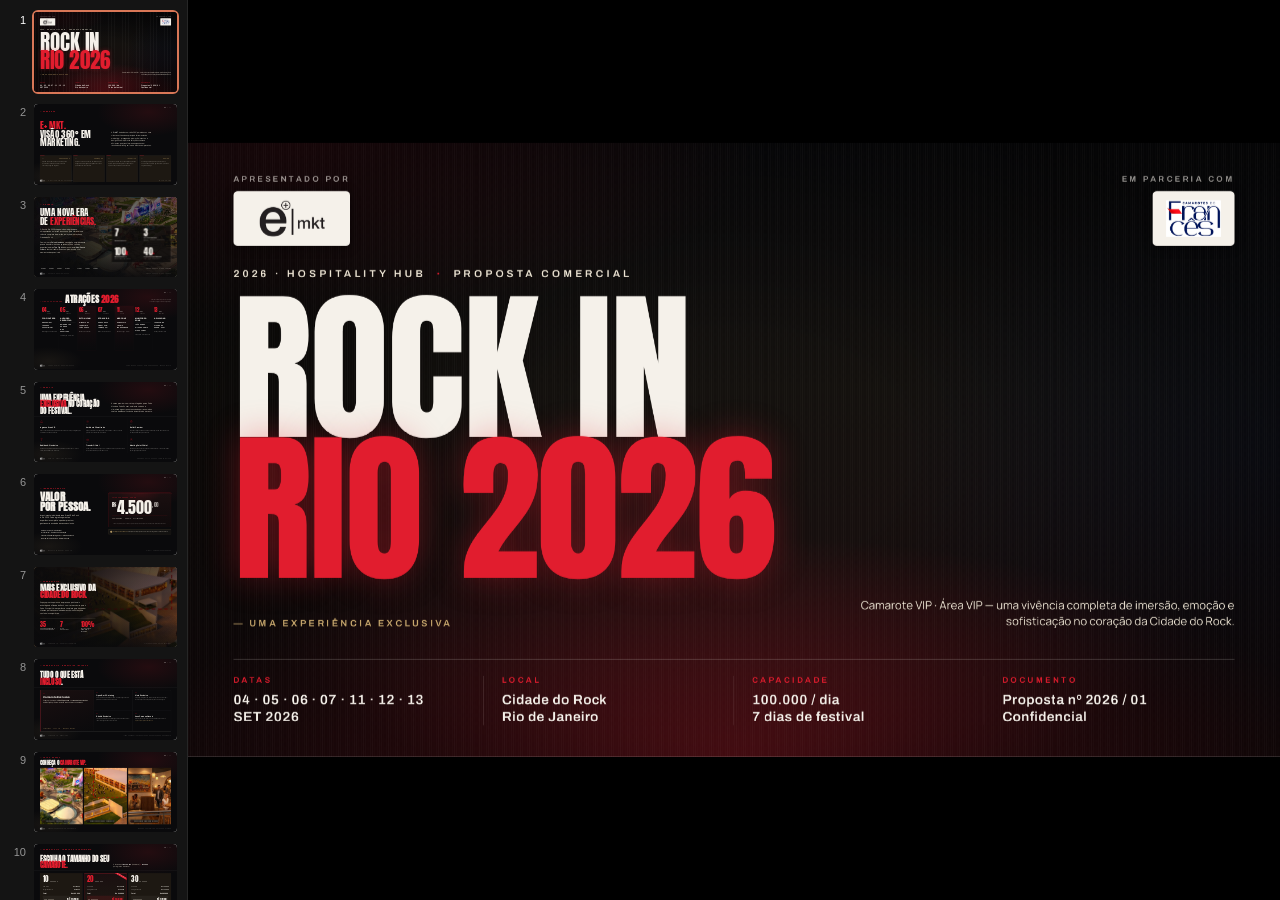
==== index.html @ 30d25614 "Add files via upload" ====
<!DOCTYPE html>
<html lang="pt-BR">
<head>
<meta charset="UTF-8">
<meta name="viewport" content="width=device-width, initial-scale=1">
<title>Proposta Comercial · Rock in Rio 2026 · E+ MKT</title>
<meta name="description" content="Proposta Comercial de Hospitalidade — Rock in Rio 2026 · E+ MKT × Camarotes do Francês">
<style>
  html, body { margin: 0; height: 100%; background: #0a0a0a; color: #f5f1ea; font-family: system-ui, sans-serif; }
  .fallback { height: 100%; display: flex; flex-direction: column; align-items: center; justify-content: center; gap: 22px; text-align: center; padding: 24px; }
  .fallback a { color: #f5f1ea; text-decoration: none; border: 1px solid rgba(245,241,234,0.3); border-radius: 4px; padding: 14px 26px; letter-spacing: 0.1em; text-transform: uppercase; font-size: 13px; }
  .fallback a:hover { background: rgba(245,241,234,0.08); }
</style>
<script>
  // Route phones to the vertical mobile build, everyone else to the deck.
  (function () {
    var isMobile = window.matchMedia('(max-width: 820px)').matches
      || /Android|iPhone|iPod|Windows Phone|webOS|BlackBerry|Mobile/i.test(navigator.userAgent);
    var target = isMobile ? 'mobile.html' : 'desktop.html';
    location.replace(target);
  })();
</script>
</head>
<body>
  <div class="fallback">
    <div style="font-family: Anton, Impact, sans-serif; font-size: 48px; color: #e11d2e; letter-spacing: -1px;">ROCK IN RIO 2026</div>
    <div style="display:flex; gap:14px; flex-wrap:wrap; justify-content:center;">
      <a href="desktop.html">Ver apresentação (desktop)</a>
      <a href="mobile.html">Ver no celular</a>
    </div>
  </div>
</body>
</html>
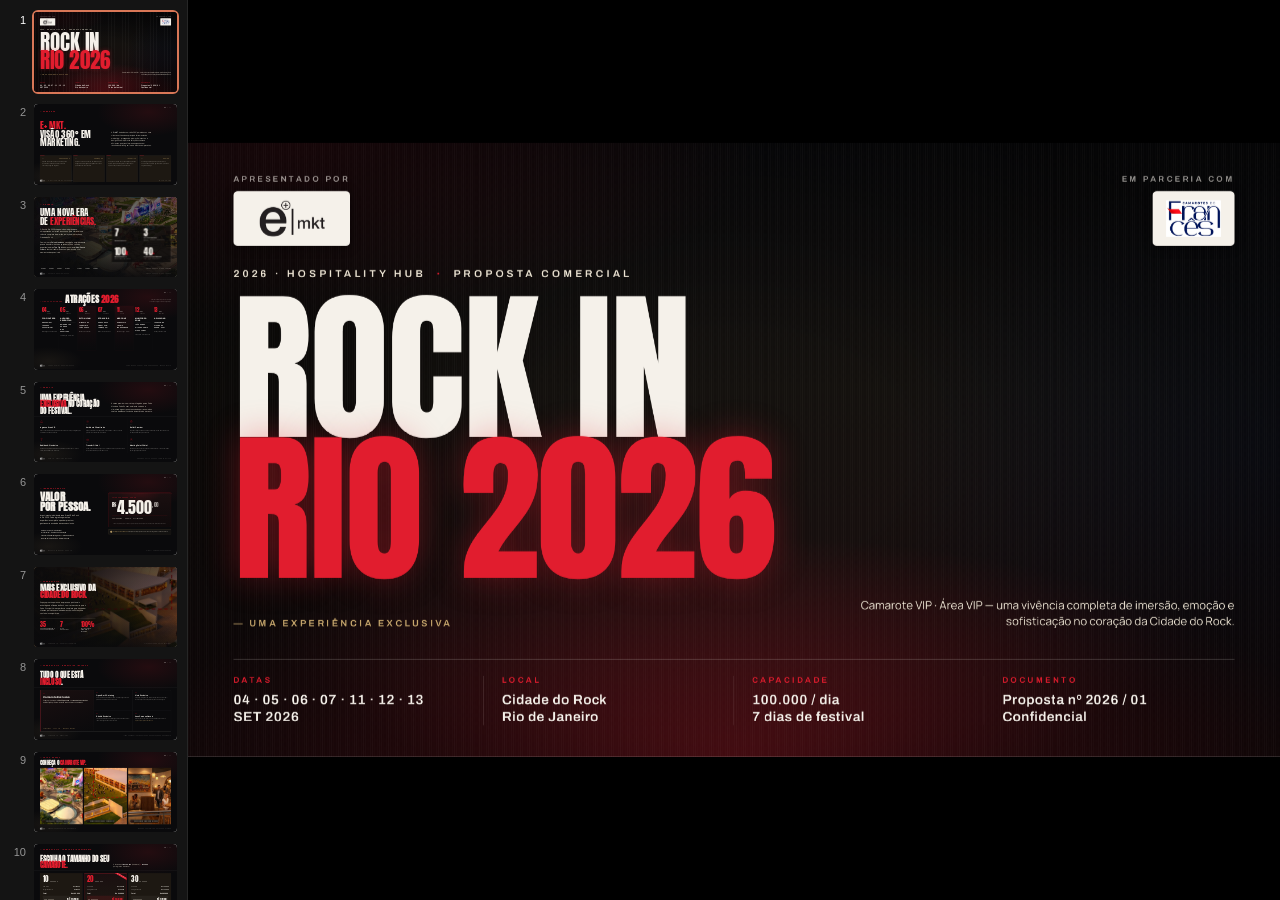
==== commit d1015d63: "Add files via upload" ====
--- a/index.html
+++ b/index.html
@@ -2,32 +2,1181 @@
 <html lang="pt-BR">
 <head>
 <meta charset="UTF-8">
+<title>Proposta Comercial · Hospitalidade Rock in Rio 2026 · E+ MKT</title>
 <meta name="viewport" content="width=device-width, initial-scale=1">
-<title>Proposta Comercial · Rock in Rio 2026 · E+ MKT</title>
 <meta name="description" content="Proposta Comercial de Hospitalidade — Rock in Rio 2026 · E+ MKT × Camarotes do Francês">
-<style>
-  html, body { margin: 0; height: 100%; background: #0a0a0a; color: #f5f1ea; font-family: system-ui, sans-serif; }
-  .fallback { height: 100%; display: flex; flex-direction: column; align-items: center; justify-content: center; gap: 22px; text-align: center; padding: 24px; }
-  .fallback a { color: #f5f1ea; text-decoration: none; border: 1px solid rgba(245,241,234,0.3); border-radius: 4px; padding: 14px 26px; letter-spacing: 0.1em; text-transform: uppercase; font-size: 13px; }
-  .fallback a:hover { background: rgba(245,241,234,0.08); }
-</style>
+
 <script>
-  // Route phones to the vertical mobile build, everyone else to the deck.
+  // Celulares vão para a versão vertical; desktop carrega o deck.
   (function () {
     var isMobile = window.matchMedia('(max-width: 820px)').matches
       || /Android|iPhone|iPod|Windows Phone|webOS|BlackBerry|Mobile/i.test(navigator.userAgent);
-    var target = isMobile ? 'mobile.html' : 'desktop.html';
-    location.replace(target);
+    if (isMobile) location.replace('mobile.html');
   })();
 </script>
+
+<link rel="preconnect" href="https://fonts.googleapis.com">
+<link rel="preconnect" href="https://fonts.gstatic.com" crossorigin>
+<link href="https://fonts.googleapis.com/css2?family=Anton&family=Archivo:wght@400;500;600;700;800;900&family=Manrope:wght@300;400;500;600;700&family=JetBrains+Mono:wght@400;500&display=swap" rel="stylesheet">
+
+<link rel="stylesheet" href="styles.css">
+<link rel="stylesheet" href="slides.css">
+<link rel="stylesheet" href="transitions.css">
+
+<script src="deck-stage.js"></script>
+
+<template id="__bundler_thumbnail" data-bg-color="#0a0a0a">
+  <svg viewBox="0 0 1200 800" xmlns="http://www.w3.org/2000/svg">
+    <rect width="1200" height="800" fill="#0a0a0a"/>
+    <text x="600" y="380" text-anchor="middle" font-family="Anton, Impact, sans-serif" font-size="180" fill="#f4c430" letter-spacing="-4">ROCK IN RIO</text>
+    <text x="600" y="460" text-anchor="middle" font-family="Archivo, sans-serif" font-size="42" fill="#ffffff" letter-spacing="8">2026 · HOSPITALITY HUB</text>
+    <line x1="500" y1="500" x2="700" y2="500" stroke="#f4c430" stroke-width="2"/>
+  </svg>
+</template>
 </head>
 <body>
-  <div class="fallback">
-    <div style="font-family: Anton, Impact, sans-serif; font-size: 48px; color: #e11d2e; letter-spacing: -1px;">ROCK IN RIO 2026</div>
-    <div style="display:flex; gap:14px; flex-wrap:wrap; justify-content:center;">
-      <a href="desktop.html">Ver apresentação (desktop)</a>
-      <a href="mobile.html">Ver no celular</a>
-    </div>
-  </div>
-</body>
+
+<deck-stage>
+
+<!-- ╔══════════════════════════════════════════════════════════════╗
+     ║ SLIDE 01 · CAPA                                              ║
+     ╚══════════════════════════════════════════════════════════════╝ -->
+<section data-screen-label="01 Capa" class="s-cover">
+  <!-- backdrop -->
+  <div class="cover-bg"></div>
+  <div class="cover-vignette"></div>
+  <div class="cover-noise"></div>
+
+  <!-- Top bar: partners -->
+  <header class="cover-top">
+    <div class="cover-partner">
+      <span class="eyebrow muted">Apresentado por</span>
+      <div class="logo-stamp">
+        <img src="assets/logo-emkt-alt.png" alt="E+ MKT" class="logo-emkt-cover">
+      </div>
+    </div>
+    <div class="cover-partner right">
+      <span class="eyebrow muted">Em parceria com</span>
+      <div class="logo-stamp">
+        <img src="assets/logo-frances-trimmed.jpeg" alt="Camarotes do Francês" class="logo-frances-cover">
+      </div>
+    </div>
+  </header>
+
+  <!-- Hero -->
+  <div class="cover-hero">
+    <div class="cover-meta">
+      <span class="cover-meta-line">2026 · HOSPITALITY HUB</span>
+      <span class="cover-meta-dot">·</span>
+      <span class="cover-meta-line">PROPOSTA COMERCIAL</span>
+    </div>
+
+    <h1 class="cover-title">
+      <span class="cover-title-row">ROCK IN</span>
+      <span class="cover-title-row red">RIO 2026</span>
+    </h1>
+
+    <div class="cover-sub">
+      <div class="cover-sub-row">
+        <span class="cover-sub-eyebrow">— UMA EXPERIÊNCIA EXCLUSIVA</span>
+      </div>
+      <p class="cover-sub-text">
+        Camarote VIP · Área VIP — uma vivência completa de imersão, emoção
+        e sofisticação no coração da Cidade do Rock.
+      </p>
+    </div>
+  </div>
+
+  <!-- Bottom info bar -->
+  <footer class="cover-bottom">
+    <div class="cover-bottom-col">
+      <span class="eyebrow">Datas</span>
+      <span class="cover-bottom-val">04 · 05 · 06 · 07 · 11 · 12 · 13<br>SET 2026</span>
+    </div>
+    <div class="cover-bottom-col">
+      <span class="eyebrow">Local</span>
+      <span class="cover-bottom-val">Cidade do Rock<br>Rio de Janeiro</span>
+    </div>
+    <div class="cover-bottom-col">
+      <span class="eyebrow">Capacidade</span>
+      <span class="cover-bottom-val">100.000 / dia<br>7 dias de festival</span>
+    </div>
+    <div class="cover-bottom-col">
+      <span class="eyebrow">Documento</span>
+      <span class="cover-bottom-val">Proposta nº 2026 / 01<br>Confidencial</span>
+    </div>
+  </footer>
+</section>
+
+
+<!-- ╔══════════════════════════════════════════════════════════════╗
+     ║ SLIDE 02 · SOBRE NÓS                                         ║
+     ╚══════════════════════════════════════════════════════════════╝ -->
+<section data-screen-label="02 Sobre Nós" class="s-about">
+  <div class="bg-grain"></div>
+
+  <div class="slide-num"><strong>02</strong> / 14</div>
+
+  <div class="about-wrap">
+    <header class="about-head">
+      <span class="eyebrow">— Sobre Nós</span>
+      <h2 class="about-title">
+        <span class="hl">E+ MKT.</span><br>
+        Visão 360° em marketing.
+      </h2>
+      <p class="about-lede">
+        A <strong>E+ MKT</strong> trabalha com visão 360° para todos os seus clientes,
+        utilizando as principais ferramentas do marketing — propaganda, promoção,
+        incentivo e design. Esse mix permite soluções criativas e eficientes, que
+        transformam campanhas em resultados, briefing em lucro e clientes em parceiros.
+      </p>
+    </header>
+
+    <div class="about-grid four">
+      <article class="about-card">
+        <div class="about-card-top">
+          <span class="section-num">01</span>
+          <span class="eyebrow gold">Propaganda</span>
+        </div>
+        <div class="about-card-body">
+          <p>Seja um cartão de visitas ou uma campanha institucional: desenvolvemos conceitos criativos que geram negócios.</p>
+        </div>
+      </article>
+
+      <article class="about-card">
+        <div class="about-card-top">
+          <span class="section-num">02</span>
+          <span class="eyebrow gold">Promoção</span>
+        </div>
+        <div class="about-card-body">
+          <p>Ativamos a sua marca antes, durante e depois da gôndola. Estratégia e planejamento criativo para aumentar suas vendas.</p>
+        </div>
+      </article>
+
+      <article class="about-card">
+        <div class="about-card-top">
+          <span class="section-num">03</span>
+          <span class="eyebrow gold">Incentivo</span>
+        </div>
+        <div class="about-card-body">
+          <p>Campanha, treinamento, capacitação, aplicação e premiação: para chegar lá, você passa por aqui. Conheça o caminho do Incentivo.</p>
+        </div>
+      </article>
+
+      <article class="about-card">
+        <div class="about-card-top">
+          <span class="section-num">04</span>
+          <span class="eyebrow gold">Design</span>
+        </div>
+        <div class="about-card-body">
+          <p>Estratégia e planejamento para construir o universo da sua marca, gerando valor para o seu negócio e diálogo.</p>
+        </div>
+      </article>
+    </div>
+  </div>
+
+  <footer class="slide-footer">
+    <div class="ft-left"><img class="ft-logo" src="assets/logo-emkt-white.png" alt="E+ MKT"><span class="ft-sep"></span><span>E+ MKT × Camarotes do Francês</span></div>
+    <div class="ft-right"><span>Rock in Rio 2026</span></div>
+  </footer>
+</section>
+
+
+<!-- ╔══════════════════════════════════════════════════════════════╗
+     ║ SLIDE 03 · O EVENTO                                          ║
+     ╚══════════════════════════════════════════════════════════════╝ -->
+<section data-screen-label="03 O Evento" class="s-event">
+  <div class="event-photo">
+    <img src="assets/photo-aerial-new.png" alt="Cidade do Rock">
+    <div class="event-photo-grad"></div>
+  </div>
+  <div class="slide-num"><strong>03</strong> / 14</div>
+
+  <div class="event-wrap">
+    <div class="event-left">
+      <span class="eyebrow">— O Evento</span>
+      <h2 class="event-title">
+        Uma nova era<br>
+        de <span class="hl">experiências.</span>
+      </h2>
+      <p class="event-lede">
+        O Rock in Rio 2026 chega ainda mais grandioso, ultrapassando os limites
+        dos shows para oferecer uma vivência completa de imersão, emoção e
+        inovação na Cidade do Rock.
+      </p>
+      <p class="event-lede">
+        Com um novo <strong>Palco Mundo</strong> de cenografia surpreendente que se
+        transforma a cada apresentação, a volta do espetáculo aéreo
+        <strong>The Flight</strong> e o monumental <strong>New Dance Order</strong>,
+        o festival reafirma seu compromisso de criar momentos inesquecíveis.
+      </p>
+    </div>
+
+    <aside class="event-stats">
+      <div class="event-stat">
+        <span class="event-stat-num">7</span>
+        <span class="event-stat-lbl">Dias de festival</span>
+      </div>
+      <div class="event-stat">
+        <span class="event-stat-num">3</span>
+        <span class="event-stat-lbl">Palcos principais<br><em>Mundo · Sunset · New Dance Order</em></span>
+      </div>
+      <div class="event-stat">
+        <span class="event-stat-num">100<small>k</small></span>
+        <span class="event-stat-lbl">Pessoas por dia<br><em>Capacidade estimada</em></span>
+      </div>
+      <div class="event-stat">
+        <span class="event-stat-num">40<small>+</small></span>
+        <span class="event-stat-lbl">Atrações confirmadas<br><em>Line-up internacional</em></span>
+      </div>
+    </aside>
+  </div>
+
+  <div class="event-strip">
+    <span class="event-strip-item"><span class="ft-dot"></span>04 SET</span>
+    <span class="event-strip-item"><span class="ft-dot"></span>05 SET</span>
+    <span class="event-strip-item"><span class="ft-dot"></span>06 SET</span>
+    <span class="event-strip-item"><span class="ft-dot"></span>07 SET</span>
+    <span class="event-strip-divider"></span>
+    <span class="event-strip-item"><span class="ft-dot"></span>11 SET</span>
+    <span class="event-strip-item"><span class="ft-dot"></span>12 SET</span>
+    <span class="event-strip-item"><span class="ft-dot"></span>13 SET</span>
+    <span class="event-strip-tail">CIDADE DO ROCK · RIO DE JANEIRO</span>
+  </div>
+
+  <footer class="slide-footer">
+    <div class="ft-left"><img class="ft-logo" src="assets/logo-emkt-white.png" alt="E+ MKT"><span class="ft-sep"></span><span>O Evento · Rock in Rio 2026</span></div>
+    <div class="ft-right"><span>Cidade do Rock · Rio de Janeiro</span></div>
+  </footer>
+</section>
+
+
+<!-- ╔══════════════════════════════════════════════════════════════╗
+     ║ SLIDE 04 · LINE-UP                                           ║
+     ╚══════════════════════════════════════════════════════════════╝ -->
+<section data-screen-label="04 Line-up" class="s-lineup">
+  <div class="bg-grain"></div>
+  <div class="slide-num"><strong>04</strong> / 14</div>
+
+  <header class="lineup-head">
+    <span class="eyebrow">— Line-up Confirmado</span>
+    <h2 class="lineup-title">Atrações <span class="hl">2026</span></h2>
+    <p class="lineup-note">Atrações e datas sujeitas a confirmação conforme divulgação oficial da organização.</p>
+  </header>
+
+  <div class="lineup-grid">
+    <!-- Day 1 -->
+    <article class="lineup-day">
+      <header class="lineup-day-head">
+        <span class="lineup-day-num">04</span>
+        <span class="lineup-day-mo">SET<br><em>SEXTA</em></span>
+      </header>
+      <ul class="lineup-acts">
+        <li class="headliner">Foo Fighters</li>
+        <li>Rise Against</li>
+        <li>The Hives</li>
+        <li>Capital Inicial</li>
+        <li class="more">Steve Angello · Cat Dealers</li>
+      </ul>
+    </article>
+
+    <!-- Day 2 -->
+    <article class="lineup-day">
+      <header class="lineup-day-head">
+        <span class="lineup-day-num">05</span>
+        <span class="lineup-day-mo">SET<br><em>SÁBADO</em></span>
+      </header>
+      <ul class="lineup-acts">
+        <li class="headliner">Avenged Sevenfold</li>
+        <li>Bring Me The Horizon</li>
+        <li>MGK</li>
+        <li>Sepultura</li>
+        <li class="more">James Hype · Victor Lou</li>
+      </ul>
+    </article>
+
+    <!-- Day 3 -->
+    <article class="lineup-day featured">
+      <header class="lineup-day-head">
+        <span class="lineup-day-num">06</span>
+        <span class="lineup-day-mo">SET<br><em>DOMINGO</em></span>
+      </header>
+      <ul class="lineup-acts">
+        <li class="headliner">Elton John</li>
+        <li>Gilberto Gil</li>
+        <li>Jon Batiste</li>
+        <li>Luísa Sonza</li>
+        <li class="more">Meduza · Sofi Tukker</li>
+      </ul>
+    </article>
+
+    <!-- Day 4 -->
+    <article class="lineup-day">
+      <header class="lineup-day-head">
+        <span class="lineup-day-num">07</span>
+        <span class="lineup-day-mo">SET<br><em>SEGUNDA</em></span>
+      </header>
+      <ul class="lineup-acts">
+        <li class="headliner">Stray Kids</li>
+        <li>Hwasa · NEXZ</li>
+        <li>Fatboy Slim</li>
+        <li>Jamiroquai</li>
+        <li class="more">PJ Morton · Os Garotin</li>
+      </ul>
+    </article>
+
+    <!-- Day 5 -->
+    <article class="lineup-day featured">
+      <header class="lineup-day-head">
+        <span class="lineup-day-num">11</span>
+        <span class="lineup-day-mo">SET<br><em>SEXTA</em></span>
+      </header>
+      <ul class="lineup-acts">
+        <li class="headliner">Maroon 5</li>
+        <li>Demi Lovato</li>
+        <li>J Balvin</li>
+        <li>Pedro Sampaio</li>
+        <li class="more">Neelix &amp; Vegas · Omiki</li>
+      </ul>
+    </article>
+
+    <!-- Day 6 -->
+    <article class="lineup-day">
+      <header class="lineup-day-head">
+        <span class="lineup-day-num">12</span>
+        <span class="lineup-day-mo">SET<br><em>SÁBADO</em></span>
+      </header>
+      <ul class="lineup-acts">
+        <li class="headliner">Mumford &amp; Sons</li>
+        <li>João Gomes</li>
+        <li>Gilsons · Criolo</li>
+        <li>Alok &amp; Family</li>
+        <li class="more">Timbalada · Priscila Senna</li>
+      </ul>
+    </article>
+
+    <!-- Day 7 -->
+    <article class="lineup-day">
+      <header class="lineup-day-head">
+        <span class="lineup-day-num">13</span>
+        <span class="lineup-day-mo">SET<br><em>DOMINGO</em></span>
+      </header>
+      <ul class="lineup-acts">
+        <li class="headliner">A Divulgar</li>
+        <li>John Summit</li>
+        <li>Illusionize</li>
+        <li>Dennis · Suel</li>
+        <li class="more">Roddy Lima · Marvvila</li>
+      </ul>
+    </article>
+  </div>
+
+  <footer class="slide-footer">
+    <div class="ft-left"><img class="ft-logo" src="assets/logo-emkt-white.png" alt="E+ MKT"><span class="ft-sep"></span><span>Line-up oficial · Rock in Rio 2026</span></div>
+    <div class="ft-right"><span>Palco Mundo · Sunset · New Dance Order · Espaço Favela</span></div>
+  </footer>
+</section>
+
+
+<!-- ╔══════════════════════════════════════════════════════════════╗
+     ║ SLIDE 05 · ÁREA VIP                                          ║
+     ╚══════════════════════════════════════════════════════════════╝ -->
+<section data-screen-label="05 Área VIP" class="s-vip">
+  <div class="bg-grain"></div>
+  <div class="slide-num"><strong>05</strong> / 14</div>
+
+  <header class="vip-head">
+    <span class="eyebrow">— Área VIP</span>
+    <h2 class="vip-title">
+      Uma experiência<br>
+      <span class="hl">exclusiva</span> no coração<br>
+      do festival.
+    </h2>
+    <p class="vip-lede">
+      Acesso premium com vista privilegiada para o Palco Mundo e Palco Sunset,
+      ambiente coberto e climatizado, gastronomia assinada por renomados chefs
+      e bebidas all inclusive durante todo o evento.
+    </p>
+  </header>
+
+  <div class="vip-grid">
+    <article class="vip-benefit">
+      <div class="vip-benefit-icon">
+        <svg viewBox="0 0 32 32" fill="none" stroke="currentColor" stroke-width="1.5">
+          <path d="M4 16 L16 4 L28 16 L28 28 L4 28 Z"/>
+          <path d="M12 28 L12 20 L20 20 L20 28"/>
+        </svg>
+      </div>
+      <span class="vip-benefit-num">01</span>
+      <h3>Ingresso Área VIP</h3>
+      <p>Acesso exclusivo à área premium do festival com vista privilegiada para o Palco Mundo e Palco Sunset.</p>
+    </article>
+
+    <article class="vip-benefit">
+      <div class="vip-benefit-icon">
+        <svg viewBox="0 0 32 32" fill="none" stroke="currentColor" stroke-width="1.5">
+          <circle cx="16" cy="16" r="5"/>
+          <path d="M16 4 L16 8 M16 24 L16 28 M4 16 L8 16 M24 16 L28 16 M7 7 L10 10 M22 22 L25 25 M22 10 L25 7 M7 25 L10 22"/>
+        </svg>
+      </div>
+      <span class="vip-benefit-num">02</span>
+      <h3>Ambiente Climatizado</h3>
+      <p>Espaço coberto com temperatura controlada — todo o conforto para curtir o festival do início ao fim.</p>
+    </article>
+
+    <article class="vip-benefit">
+      <div class="vip-benefit-icon">
+        <svg viewBox="0 0 32 32" fill="none" stroke="currentColor" stroke-width="1.5">
+          <path d="M8 10 L8 22 C8 25 11 28 16 28 C21 28 24 25 24 22 L24 10 Z"/>
+          <path d="M8 10 L24 10 M16 10 L16 6 L20 4"/>
+        </svg>
+      </div>
+      <span class="vip-benefit-num">03</span>
+      <h3>Buffet Premium</h3>
+      <p>Experiência gastronômica única assinada por renomados chefs, com cardápio elaborado para o evento.</p>
+    </article>
+
+    <article class="vip-benefit">
+      <div class="vip-benefit-icon">
+        <svg viewBox="0 0 32 32" fill="none" stroke="currentColor" stroke-width="1.5">
+          <path d="M10 4 L22 4 L20 16 C20 18 18 20 16 20 C14 20 12 18 12 16 Z"/>
+          <path d="M16 20 L16 28 M12 28 L20 28"/>
+        </svg>
+      </div>
+      <span class="vip-benefit-num">04</span>
+      <h3>Bebidas All Inclusive</h3>
+      <p>Open bar completo durante toda a permanência no evento — drinks, cervejas e bebidas non-alcoholic.</p>
+    </article>
+
+    <article class="vip-benefit">
+      <div class="vip-benefit-icon">
+        <svg viewBox="0 0 32 32" fill="none" stroke="currentColor" stroke-width="1.5">
+          <path d="M4 20 L8 20 L10 16 L22 16 L24 20 L28 20 L28 24 L4 24 Z"/>
+          <circle cx="10" cy="24" r="2"/>
+          <circle cx="22" cy="24" r="2"/>
+        </svg>
+      </div>
+      <span class="vip-benefit-num">05</span>
+      <h3>Transfer Oficial</h3>
+      <p>Shuttle exclusivo Meeting Point ↔ Cidade do Rock a partir das 14h e retornando até 1h após o último show.</p>
+    </article>
+
+    <article class="vip-benefit">
+      <div class="vip-benefit-icon">
+        <svg viewBox="0 0 32 32" fill="none" stroke="currentColor" stroke-width="1.5">
+          <circle cx="16" cy="13" r="6"/>
+          <path d="M6 28 C6 22 10 19 16 19 C22 19 26 22 26 28"/>
+        </svg>
+      </div>
+      <span class="vip-benefit-num">06</span>
+      <h3>Meeting Point Oficial</h3>
+      <p>Ponto de encontro exclusivo para convidados VIP — local confirmado pela organização do festival.</p>
+    </article>
+  </div>
+
+  <footer class="slide-footer">
+    <div class="ft-left"><img class="ft-logo" src="assets/logo-emkt-white.png" alt="E+ MKT"><span class="ft-sep"></span><span>Área VIP · Benefícios inclusos</span></div>
+    <div class="ft-right"><span>Abertura às 14h · Guarda-volumes incluso</span></div>
+  </footer>
+</section>
+
+
+<!-- ╔══════════════════════════════════════════════════════════════╗
+     ║ SLIDE 06 · VALOR ÁREA VIP                                    ║
+     ╚══════════════════════════════════════════════════════════════╝ -->
+<section data-screen-label="06 Valor Área VIP" class="s-price">
+  <div class="bg-grain"></div>
+  <div class="slide-num"><strong>06</strong> / 14</div>
+
+  <div class="price-wrap">
+    <div class="price-left">
+      <span class="eyebrow">— Ingresso Área VIP</span>
+      <h2 class="price-title">Valor<br>por pessoa.</h2>
+      <p class="price-lede">
+        Investimento individual para a Área VIP do Rock in Rio 2026.
+        Cada ingresso garante a experiência completa: open bar premium,
+        gastronomia assinada e acesso exclusivo.
+      </p>
+
+      <ul class="price-list">
+        <li><span class="ft-dot"></span>Vale para 1 (um) dia de festival</li>
+        <li><span class="ft-dot"></span>All inclusive — bebidas e alimentação</li>
+        <li><span class="ft-dot"></span>Transfer oficial Meeting Point ↔ Cidade do Rock</li>
+        <li><span class="ft-dot"></span>Guarda-volumes incluso · Abertura às 14h</li>
+      </ul>
+    </div>
+
+    <aside class="price-right">
+      <div class="price-card">
+        <span class="price-card-eyebrow">VALOR POR PESSOA · POR DIA</span>
+        <div class="price-card-amount">
+          <span class="price-currency">R$</span>
+          <span class="price-figure">4.500</span>
+          <span class="price-cents">,00</span>
+        </div>
+        <div class="price-card-mini">
+          <span>Por ingresso</span><span class="dot">·</span>
+          <span>Por dia</span><span class="dot">·</span>
+          <span>All inclusive</span>
+        </div>
+        <div class="price-card-foot">
+          <span class="ft-dot"></span>
+          <span>Valores sujeitos a impostos e taxas. Sujeitos a alteração sem aviso prévio conforme proximidade da data do evento.</span>
+        </div>
+      </div>
+
+      <div class="price-warn">
+        <span class="warn-icon">!</span>
+        <p><strong>Atenção · Política de marca.</strong> Não é permitida a exposição de marca com materiais gráficos ou brindes na Área VIP.</p>
+      </div>
+    </aside>
+  </div>
+
+  <footer class="slide-footer">
+    <div class="ft-left"><img class="ft-logo" src="assets/logo-emkt-white.png" alt="E+ MKT"><span class="ft-sep"></span><span>Proposta Comercial · Área VIP</span></div>
+    <div class="ft-right"><span>E+ MKT × Camarotes do Francês</span></div>
+  </footer>
+</section>
+
+
+<!-- ╔══════════════════════════════════════════════════════════════╗
+     ║ SLIDE 07 · CAMAROTE VIP · INTRO                              ║
+     ╚══════════════════════════════════════════════════════════════╝ -->
+<section data-screen-label="07 Camarote VIP" class="s-camarote-intro">
+  <div class="camarote-photo">
+    <img src="assets/photo-exterior-new.png" alt="Camarote VIP">
+    <div class="camarote-photo-grad"></div>
+  </div>
+  <div class="slide-num"><strong>07</strong> / 14</div>
+
+  <div class="camarote-intro-wrap">
+    <div class="camarote-intro-left">
+      <span class="eyebrow">— Camarote VIP</span>
+      <h2 class="camarote-intro-title">
+        Mais exclusivo da<br>
+        <span class="hl">Cidade do Rock.</span>
+      </h2>
+      <p class="camarote-intro-lede">
+        Espaço privativo para sua empresa, no ponto mais estratégico da
+        Cidade do Rock, com vista exclusiva para o Palco Principal. Uma
+        experiência completa para hospedar clientes, parceiros e
+        colaboradores com sofisticação e conforto incomparáveis.
+      </p>
+
+      <div class="camarote-intro-stats">
+        <div class="camarote-intro-stat">
+          <span class="num">35</span>
+          <span class="lbl">Capacidade máxima<br><em>30 a 35 convidados</em></span>
+        </div>
+        <div class="camarote-intro-stat">
+          <span class="num">7</span>
+          <span class="lbl">Dias<br>de festival</span>
+        </div>
+        <div class="camarote-intro-stat">
+          <span class="num">100%</span>
+          <span class="lbl">All inclusive<br>open bar &amp; catering</span>
+        </div>
+      </div>
+    </div>
+  </div>
+
+  <footer class="slide-footer">
+    <div class="ft-left"><img class="ft-logo" src="assets/logo-emkt-white.png" alt="E+ MKT"><span class="ft-sep"></span><span>Camarote VIP · Hospitality Premium</span></div>
+    <div class="ft-right"><span>Vista exclusiva · Palco Principal</span></div>
+  </footer>
+</section>
+
+
+<!-- ╔══════════════════════════════════════════════════════════════╗
+     ║ SLIDE 08 · CAMAROTE BENEFÍCIOS                               ║
+     ╚══════════════════════════════════════════════════════════════╝ -->
+<section data-screen-label="08 Camarote · Benefícios" class="s-cbenefits">
+  <div class="bg-grain"></div>
+  <div class="slide-num"><strong>08</strong> / 14</div>
+
+  <header class="cbenefits-head">
+    <span class="eyebrow">— Camarote VIP · Benefícios Inclusos</span>
+    <h2 class="cbenefits-title">
+      Tudo o que está<br>
+      <span class="hl">incluso</span>.
+    </h2>
+  </header>
+
+  <div class="cbenefits-grid">
+    <article class="cbenefit big">
+      <span class="cbenefit-num">01</span>
+      <h3>Camarote Exclusivo</h3>
+      <p>Espaço privativo para <strong>30 a 35 pessoas</strong>, com <strong>banheiro exclusivo</strong> e ambientação premium durante todos os dias contratados.</p>
+      <div class="cbenefit-tag">Capacidade · 30–35 pax · banheiro próprio</div>
+    </article>
+
+    <article class="cbenefit">
+      <span class="cbenefit-num">02</span>
+      <h3>Open Bar &amp; Catering</h3>
+      <p>All inclusive durante todo o evento — bebidas e gastronomia premium servidas dentro do camarote.</p>
+    </article>
+
+    <article class="cbenefit">
+      <span class="cbenefit-num">03</span>
+      <h3>Vista Exclusiva</h3>
+      <p>Posição privilegiada com vista direta para o Palco Principal — você acompanha cada apresentação no melhor ângulo.</p>
+    </article>
+
+    <article class="cbenefit">
+      <span class="cbenefit-num">04</span>
+      <h3>Shuttle Exclusivo</h3>
+      <p>Transfer dedicado entre o Meeting Point e a Cidade do Rock — ida e retorno garantidos com conforto.</p>
+    </article>
+
+    <article class="cbenefit">
+      <span class="cbenefit-num">05</span>
+      <h3>Itens Personalizáveis</h3>
+      <p>Decoração customizada com a identidade da sua marca. <em>Sujeito à aprovação da Rock World.</em></p>
+    </article>
+  </div>
+
+  <footer class="slide-footer">
+    <div class="ft-left"><img class="ft-logo" src="assets/logo-emkt-white.png" alt="E+ MKT"><span class="ft-sep"></span><span>Camarote VIP · Benefícios</span></div>
+    <div class="ft-right"><span>Itens personalizáveis sujeitos à aprovação da Rock World</span></div>
+  </footer>
+</section>
+
+
+<!-- ╔══════════════════════════════════════════════════════════════╗
+     ║ SLIDE 09 · VEJA O ESPAÇO                                     ║
+     ╚══════════════════════════════════════════════════════════════╝ -->
+<section data-screen-label="09 Veja o Espaço" class="s-gallery">
+  <div class="bg-grain"></div>
+  <div class="slide-num"><strong>09</strong> / 14</div>
+
+  <header class="gallery-head">
+    <span class="eyebrow">— Veja o Espaço</span>
+    <h2 class="gallery-title">
+      Conheça o <span class="hl">Camarote VIP.</span>
+    </h2>
+  </header>
+
+  <div class="gallery-grid">
+    <figure class="gallery-fig main">
+      <img src="assets/photo-aerial-new.png" alt="Vista aérea da Cidade do Rock — Camarote VIP">
+      <figcaption>
+        <span class="gallery-fig-num">01</span>
+        <span class="gallery-fig-cap">Vista aérea · Cidade do Rock</span>
+      </figcaption>
+    </figure>
+
+    <figure class="gallery-fig">
+      <img src="assets/photo-exterior-new.png" alt="Estrutura externa do Camarote VIP">
+      <figcaption>
+        <span class="gallery-fig-num">02</span>
+        <span class="gallery-fig-cap">Estrutura externa · Camarote</span>
+      </figcaption>
+    </figure>
+
+    <figure class="gallery-fig">
+      <img src="assets/photo-lounge-new.png" alt="Área comum do Camarote VIP">
+      <figcaption>
+        <span class="gallery-fig-num">03</span>
+        <span class="gallery-fig-cap">Área comum · Ambiente interno</span>
+      </figcaption>
+    </figure>
+  </div>
+
+  <footer class="slide-footer">
+    <div class="ft-left"><img class="ft-logo" src="assets/logo-emkt-white.png" alt="E+ MKT"><span class="ft-sep"></span><span>Renderizações oficiais Rock World</span></div>
+    <div class="ft-right"><span>Imagens ilustrativas · Sujeitas a ajustes</span></div>
+  </footer>
+</section>
+
+
+<!-- ╔══════════════════════════════════════════════════════════════╗
+     ║ SLIDE 10 · INVESTIMENTO CAMAROTE                             ║
+     ╚══════════════════════════════════════════════════════════════╝ -->
+<section data-screen-label="10 Investimento" class="s-invest">
+  <div class="bg-grain"></div>
+  <div class="slide-num"><strong>10</strong> / 14</div>
+
+  <header class="invest-head">
+    <span class="eyebrow">— Camarote VIP · Tabela de Investimento</span>
+    <h2 class="invest-title">
+      Escolha o tamanho do seu <span class="hl">camarote.</span>
+    </h2>
+    <p class="invest-lede">
+      Cálculo base: <strong>R$ 150.000</strong> (camarote) <span class="dot">+</span> <strong>R$ 4.500</strong> por ingresso individual.
+    </p>
+  </header>
+
+  <div class="invest-grid">
+    <article class="invest-card">
+      <header class="invest-card-head">
+        <span class="invest-card-num">10</span>
+        <span class="invest-card-lbl">Pessoas</span>
+      </header>
+      <div class="invest-card-rows">
+        <div class="invest-row">
+          <span class="rl">Camarote</span>
+          <span class="rv">R$ 150.000</span>
+        </div>
+        <div class="invest-row">
+          <span class="rl">10 ingressos VIP</span>
+          <span class="rv">R$ 45.000</span>
+        </div>
+        <div class="invest-row total">
+          <span class="rl">Total</span>
+          <span class="rv">R$ 195.000</span>
+        </div>
+      </div>
+      <footer class="invest-card-foot">
+        <span class="pp-lbl">Por pessoa</span>
+        <span class="pp-val">R$ 19.500</span>
+      </footer>
+    </article>
+
+    <article class="invest-card featured">
+      <header class="invest-card-head">
+        <span class="invest-card-num">20</span>
+        <span class="invest-card-lbl">Pessoas</span>
+      </header>
+      <div class="invest-flag">Mais procurado</div>
+      <div class="invest-card-rows">
+        <div class="invest-row">
+          <span class="rl">Camarote</span>
+          <span class="rv">R$ 150.000</span>
+        </div>
+        <div class="invest-row">
+          <span class="rl">20 ingressos VIP</span>
+          <span class="rv">R$ 90.000</span>
+        </div>
+        <div class="invest-row total">
+          <span class="rl">Total</span>
+          <span class="rv">R$ 240.000</span>
+        </div>
+      </div>
+      <footer class="invest-card-foot">
+        <span class="pp-lbl">Por pessoa</span>
+        <span class="pp-val">R$ 12.000</span>
+      </footer>
+    </article>
+
+    <article class="invest-card">
+      <header class="invest-card-head">
+        <span class="invest-card-num">30</span>
+        <span class="invest-card-lbl">Pessoas</span>
+      </header>
+      <div class="invest-card-rows">
+        <div class="invest-row">
+          <span class="rl">Camarote</span>
+          <span class="rv">R$ 150.000</span>
+        </div>
+        <div class="invest-row">
+          <span class="rl">30 ingressos VIP</span>
+          <span class="rv">R$ 135.000</span>
+        </div>
+        <div class="invest-row total">
+          <span class="rl">Total</span>
+          <span class="rv">R$ 285.000</span>
+        </div>
+      </div>
+      <footer class="invest-card-foot">
+        <span class="pp-lbl">Por pessoa</span>
+        <span class="pp-val">R$ 9.500</span>
+      </footer>
+    </article>
+  </div>
+
+  <div class="invest-notes">
+    <div class="invest-note">
+      <span class="invest-note-icon">i</span>
+      <p><strong>Outros formatos disponíveis.</strong> Números diferentes de 10, 20 ou 30 pessoas podem ser acomodados — capacidade máxima de <strong>35 pax</strong> — mediante nova precificação individual sob consulta.</p>
+    </div>
+    <div class="invest-note">
+      <span class="invest-note-icon">i</span>
+      <p><strong>Staffs externos.</strong> Consultores, fotógrafos e demais staffs externos contam como convidados e devem adquirir ingresso. Valores sujeitos a impostos e taxas.</p>
+    </div>
+  </div>
+
+  <footer class="slide-footer">
+    <div class="ft-left"><img class="ft-logo" src="assets/logo-emkt-white.png" alt="E+ MKT"><span class="ft-sep"></span><span>Tabela de investimento · Camarote VIP</span></div>
+    <div class="ft-right"><span>Capacidade máxima · 35 pax</span></div>
+  </footer>
+</section>
+
+
+<!-- ╔══════════════════════════════════════════════════════════════╗
+     ║ SLIDE 11 · DISPONIBILIDADE                                   ║
+     ╚══════════════════════════════════════════════════════════════╝ -->
+<section data-screen-label="11 Disponibilidade" class="s-avail">
+  <div class="bg-grain"></div>
+  <div class="slide-num"><strong>11</strong> / 14</div>
+
+  <header class="avail-head">
+    <div class="avail-head-left">
+      <span class="eyebrow">— Camarote VIP · Disponibilidade Atual</span>
+      <h2 class="avail-title">
+        Datas com vagas<br>
+        <span class="hl">ainda disponíveis.</span>
+      </h2>
+      <p class="avail-lede">
+        Alguns dias já estão com os espaços esgotados. Veja abaixo as datas
+        que ainda contam com camarotes disponíveis — reservas confirmadas
+        em ordem de chegada.
+      </p>
+    </div>
+
+    <aside class="avail-head-right">
+      <div class="avail-summary">
+        <div class="avail-summary-num">10</div>
+        <div class="avail-summary-lbl">Camarotes<br>disponíveis</div>
+      </div>
+      <div class="avail-summary muted">
+        <div class="avail-summary-num">2</div>
+        <div class="avail-summary-lbl">Datas<br>esgotadas</div>
+      </div>
+    </aside>
+  </header>
+
+  <div class="avail-grid">
+    <article class="avail-day open">
+      <header class="avail-day-head">
+        <span class="avail-day-num">04</span>
+        <span class="avail-day-mo">SET<br><em>SEXTA</em></span>
+      </header>
+      <div class="avail-day-body">
+        <span class="avail-day-act">Foo Fighters</span>
+      </div>
+      <footer class="avail-day-foot">
+        <span class="avail-badge open"><span class="avail-dot"></span>2 disponíveis</span>
+      </footer>
+    </article>
+
+    <article class="avail-day open">
+      <header class="avail-day-head">
+        <span class="avail-day-num">05</span>
+        <span class="avail-day-mo">SET<br><em>SÁBADO</em></span>
+      </header>
+      <div class="avail-day-body">
+        <span class="avail-day-act">Avenged Sevenfold</span>
+      </div>
+      <footer class="avail-day-foot">
+        <span class="avail-badge open"><span class="avail-dot"></span>2 disponíveis</span>
+      </footer>
+    </article>
+
+    <article class="avail-day open">
+      <header class="avail-day-head">
+        <span class="avail-day-num">06</span>
+        <span class="avail-day-mo">SET<br><em>DOMINGO</em></span>
+      </header>
+      <div class="avail-day-body">
+        <span class="avail-day-act tbc">A confirmar</span>
+      </div>
+      <footer class="avail-day-foot">
+        <span class="avail-badge open"><span class="avail-dot"></span>2 disponíveis</span>
+      </footer>
+    </article>
+
+    <article class="avail-day sold">
+      <header class="avail-day-head">
+        <span class="avail-day-num">07</span>
+        <span class="avail-day-mo">SET<br><em>SEGUNDA</em></span>
+      </header>
+      <div class="avail-day-body">
+        <span class="avail-day-act">—</span>
+      </div>
+      <footer class="avail-day-foot">
+        <span class="avail-badge sold">Esgotado</span>
+      </footer>
+    </article>
+
+    <article class="avail-day open">
+      <header class="avail-day-head">
+        <span class="avail-day-num">11</span>
+        <span class="avail-day-mo">SET<br><em>SEXTA</em></span>
+      </header>
+      <div class="avail-day-body">
+        <span class="avail-day-act">Stray Kids</span>
+      </div>
+      <footer class="avail-day-foot">
+        <span class="avail-badge open"><span class="avail-dot"></span>2 disponíveis</span>
+      </footer>
+    </article>
+
+    <article class="avail-day sold">
+      <header class="avail-day-head">
+        <span class="avail-day-num">12</span>
+        <span class="avail-day-mo">SET<br><em>SÁBADO</em></span>
+      </header>
+      <div class="avail-day-body">
+        <span class="avail-day-act">—</span>
+      </div>
+      <footer class="avail-day-foot">
+        <span class="avail-badge sold">Esgotado</span>
+      </footer>
+    </article>
+
+    <article class="avail-day open">
+      <header class="avail-day-head">
+        <span class="avail-day-num">13</span>
+        <span class="avail-day-mo">SET<br><em>DOMINGO</em></span>
+      </header>
+      <div class="avail-day-body">
+        <span class="avail-day-act">Twenty One Pilots</span>
+      </div>
+      <footer class="avail-day-foot">
+        <span class="avail-badge open"><span class="avail-dot"></span>2 disponíveis</span>
+      </footer>
+    </article>
+  </div>
+
+  <div class="avail-foot-note">
+    <span class="ft-dot"></span>
+    <p>Snapshot atualizado em <strong>maio · 2026</strong>. Disponibilidade pode mudar a qualquer momento conforme novas reservas — recomendamos confirmação imediata para garantir a data preferida.</p>
+  </div>
+
+  <footer class="slide-footer">
+    <div class="ft-left"><img class="ft-logo" src="assets/logo-emkt-white.png" alt="E+ MKT"><span class="ft-sep"></span><span>Disponibilidade · Camarote VIP</span></div>
+    <div class="ft-right"><span>10 camarotes disponíveis · 2 datas esgotadas</span></div>
+  </footer>
+</section>
+
+
+<!-- ╔══════════════════════════════════════════════════════════════╗
+     ║ SLIDE 12 · PERSONALIZAÇÃO                                    ║
+     ╚══════════════════════════════════════════════════════════════╝ -->
+<section data-screen-label="12 Personalização" class="s-custom">
+  <div class="bg-grain"></div>
+  <div class="slide-num"><strong>12</strong> / 14</div>
+
+  <header class="custom-head">
+    <span class="eyebrow">— Personalização do Camarote</span>
+    <h2 class="custom-title">
+      Leve a identidade da sua<br>
+      <span class="hl">marca</span> para o festival.
+    </h2>
+    <p class="custom-lede">
+      Cinco pontos de personalização disponíveis no camarote, para marcas que
+      desejam imprimir sua presença em uma experiência exclusiva.
+    </p>
+  </header>
+
+  <div class="custom-grid">
+    <article class="custom-item">
+      <span class="custom-num">01</span>
+      <h3>Quadro de Marca</h3>
+      <p>1 quadro com aplicação de marca em moldura de madeira — dimensão máxima <strong>1,80m × 1,20m</strong>.</p>
+    </article>
+    <article class="custom-item">
+      <span class="custom-num">02</span>
+      <h3>Display na Entrada</h3>
+      <p>1 display <strong>A4</strong> na porta de entrada do camarote com identidade visual da marca.</p>
+    </article>
+    <article class="custom-item">
+      <span class="custom-num">03</span>
+      <h3>Almofadas Personalizadas</h3>
+      <p>5 almofadas com personalização da marca distribuídas pelo espaço do camarote.</p>
+    </article>
+    <article class="custom-item">
+      <span class="custom-num">04</span>
+      <h3>Display Autoportante</h3>
+      <p>Display iluminado (ou não) apoiado sobre o balcão — dimensão máxima <strong>0,80m × 0,50m</strong>.</p>
+    </article>
+    <article class="custom-item">
+      <span class="custom-num">05</span>
+      <h3>Composição Floral</h3>
+      <p>Arranjo floral conforme preferência e identidade visual da marca contratante.</p>
+    </article>
+  </div>
+
+  <div class="custom-foot">
+    <span class="ft-dot"></span>
+    <p>Todos os itens personalizáveis devem passar pela aprovação da <strong>Rock World</strong>. Exclusivo para marcas parceiras do festival.</p>
+  </div>
+
+  <footer class="slide-footer">
+    <div class="ft-left"><img class="ft-logo" src="assets/logo-emkt-white.png" alt="E+ MKT"><span class="ft-sep"></span><span>Personalização · Camarote VIP</span></div>
+    <div class="ft-right"><span>Sujeito à aprovação Rock World</span></div>
+  </footer>
+</section>
+
+
+<!-- ╔══════════════════════════════════════════════════════════════╗
+     ║ SLIDE 12 · SERVIÇOS ADICIONAIS                               ║
+     ╚══════════════════════════════════════════════════════════════╝ -->
+<section data-screen-label="13 Serviços Adicionais" class="s-services">
+  <div class="bg-grain"></div>
+  <div class="slide-num"><strong>13</strong> / 14</div>
+
+  <header class="services-head">
+    <span class="eyebrow">— Serviços Adicionais</span>
+    <h2 class="services-title">
+      Complete a experiência<br>
+      dos seus <span class="hl">convidados</span>.
+    </h2>
+    <p class="services-lede">Disponíveis sob consulta · valores tratados caso a caso.</p>
+  </header>
+
+  <div class="services-grid">
+    <article class="service">
+      <span class="service-num">01</span>
+      <h3>Transporte Aéreo</h3>
+      <p>Voos fretados e helicóptero para chegada VIP ao evento.</p>
+    </article>
+    <article class="service">
+      <span class="service-num">02</span>
+      <h3>Hospedagem</h3>
+      <p>Hotéis e resorts parceiros próximos à Cidade do Rock.</p>
+    </article>
+    <article class="service">
+      <span class="service-num">03</span>
+      <h3>Meeting Point Exclusivo</h3>
+      <p>Ponto de encontro dedicado para o grupo, antes do festival.</p>
+    </article>
+    <article class="service">
+      <span class="service-num">04</span>
+      <h3>Transfer Executivo</h3>
+      <p>Veículos executivos e blindados — MP &gt; Cidade do Rock &gt; MP.</p>
+    </article>
+    <article class="service">
+      <span class="service-num">05</span>
+      <h3>Brindes Personalizados</h3>
+      <p>Kits e lembranças customizadas para os convidados.</p>
+    </article>
+    <article class="service">
+      <span class="service-num">06</span>
+      <h3>Seguro Viagem</h3>
+      <p>Cobertura completa para todos os participantes.</p>
+    </article>
+    <article class="service">
+      <span class="service-num">07</span>
+      <h3>City Tour</h3>
+      <p>Passeios guiados pelo Rio antes do festival.</p>
+    </article>
+    <article class="service">
+      <span class="service-num">08</span>
+      <h3>RSVP &amp; Gestão</h3>
+      <p>Plataforma de confirmação de presença automatizada.</p>
+    </article>
+  </div>
+
+  <div class="services-foot">
+    <span class="ft-dot"></span>
+    <p>Para acesso de veículos ao festival, a contratação deve ser feita obrigatoriamente por nosso intermédio.</p>
+  </div>
+
+  <footer class="slide-footer">
+    <div class="ft-left"><img class="ft-logo" src="assets/logo-emkt-white.png" alt="E+ MKT"><span class="ft-sep"></span><span>Serviços Adicionais · Sob consulta</span></div>
+    <div class="ft-right"><span>Valores e disponibilidade sujeitos a confirmação</span></div>
+  </footer>
+</section>
+
+
+<!-- ╔══════════════════════════════════════════════════════════════╗
+     ║ SLIDE 13 · PRÓXIMOS PASSOS · CONTATO                         ║
+     ╚══════════════════════════════════════════════════════════════╝ -->
+<section data-screen-label="14 Próximos Passos" class="s-next">
+  <div class="next-bg-photo">
+    <img src="assets/photo-aerial-new.png" alt="">
+    <div class="next-bg-grad"></div>
+  </div>
+  <div class="slide-num"><strong>14</strong> / 14</div>
+
+  <div class="next-wrap">
+    <div class="next-left">
+      <span class="eyebrow">— Próximos Passos</span>
+      <h2 class="next-title">
+        Vamos criar uma<br>
+        experiência <span class="hl">inesquecível?</span>
+      </h2>
+
+      <ol class="next-steps">
+        <li>
+          <span class="next-step-num">01</span>
+          <div>
+            <h4>Entre em contato</h4>
+            <p>Fale com a nossa equipe pelos canais ao lado.</p>
+          </div>
+        </li>
+        <li>
+          <span class="next-step-num">02</span>
+          <div>
+            <h4>Defina o formato</h4>
+            <p>Número de participantes, datas e nível de personalização desejado.</p>
+          </div>
+        </li>
+        <li>
+          <span class="next-step-num">03</span>
+          <div>
+            <h4>Receba a proposta final</h4>
+            <p>Enviamos a proposta personalizada com valores definitivos.</p>
+          </div>
+        </li>
+        <li>
+          <span class="next-step-num">04</span>
+          <div>
+            <h4>Garanta seu espaço</h4>
+            <p>Formalize a reserva e prepare-se para o festival.</p>
+          </div>
+        </li>
+      </ol>
+    </div>
+
+    <aside class="next-right">
+      <div class="next-card">
+        <span class="eyebrow gold">Contato · E+ MKT</span>
+        <div class="next-contact-rows">
+          <div class="next-contact-row">
+            <span class="next-contact-lbl">Responsável</span>
+            <span class="next-contact-val">Leonardo Castanho</span>
+          </div>
+          <div class="next-contact-row">
+            <span class="next-contact-lbl">E-mail</span>
+            <span class="next-contact-val"><a href="/cdn-cgi/l/email-protection" class="__cf_email__" data-cfemail="91fdf4fef2f0e2e5f0fff9fed1f4fcf0f8e2fcfae5bff2fefcbff3e3">[email&#160;protected]</a></span>
+          </div>
+          <div class="next-contact-row">
+            <span class="next-contact-lbl">Telefone / WhatsApp</span>
+            <span class="next-contact-val">+55 (21) 98115-0216</span>
+          </div>
+        </div>
+
+        <span class="eyebrow gold">Contato · Camarote do Francês</span>
+        <div class="next-contact-rows">
+          <div class="next-contact-row">
+            <span class="next-contact-lbl">Responsável</span>
+            <span class="next-contact-val">Alexis de Vaulx</span>
+          </div>
+          <div class="next-contact-row">
+            <span class="next-contact-lbl">Telefone / WhatsApp</span>
+            <span class="next-contact-val">+55 (21) 98125-4099</span>
+          </div>
+        </div>
+
+        <div class="next-card-foot">
+          <div class="logo-stamp small">
+            <img src="assets/logo-emkt-alt.png" alt="E+ MKT">
+          </div>
+          <span class="plus-sign">×</span>
+          <div class="logo-stamp small">
+            <img src="assets/logo-frances-trimmed.jpeg" alt="Camarotes do Francês">
+          </div>
+        </div>
+      </div>
+
+      <p class="next-tagline">
+        <em>Obrigado pela atenção.</em><br>
+        Aguardamos seu retorno para construir uma experiência<br>
+        à altura da sua marca no Rock in Rio 2026.
+      </p>
+    </aside>
+  </div>
+
+  <footer class="slide-footer">
+    <div class="ft-left"><img class="ft-logo" src="assets/logo-emkt-white.png" alt="E+ MKT"><span class="ft-sep"></span><span>Proposta Comercial · Hospitalidade Rock in Rio 2026</span></div>
+    <div class="ft-right"><span>E+ MKT × Camarotes do Francês · Setembro 2026</span></div>
+  </footer>
+</section>
+
+
+</deck-stage>
+
+<script data-cfasync="false" src="/cdn-cgi/scripts/5c5dd728/cloudflare-static/email-decode.min.js"></script></body>
 </html>
--- a/styles.css
+++ b/styles.css
@@ -0,0 +1,197 @@
+/* ─────────────────────────────────────────────
+   E+ MKT  ·  Rock in Rio 2026  ·  Hospitalidade
+   ───────────────────────────────────────────── */
+
+:root {
+  /* Palette */
+  --ink:           #0a0a0c;
+  --ink-2:         #14110e;     /* warm dark layer */
+  --ink-3:         #1d1812;     /* card surface */
+  --paper:         #f5f1ea;
+  --cream:         #efe7d6;
+  --muted:         rgba(245, 241, 234, 0.62);
+  --muted-2:       rgba(245, 241, 234, 0.38);
+  --line:          rgba(245, 241, 234, 0.12);
+  --line-strong:   rgba(245, 241, 234, 0.28);
+
+  --brand-red:     #e11d2e;
+  --brand-red-2:   #c11424;
+  --brand-red-deep:#7a0d18;
+  --frances-navy:  #0b1f4d;
+  --gold:          #c9a96e;
+  --gold-2:        #a78544;
+
+  /* Type scale */
+  --f-display: "Anton", "Archivo Black", "Impact", sans-serif;
+  --f-head:    "Archivo", "Manrope", system-ui, sans-serif;
+  --f-body:    "Manrope", system-ui, sans-serif;
+  --f-mono:    "JetBrains Mono", "IBM Plex Mono", monospace;
+}
+
+* { box-sizing: border-box; margin: 0; padding: 0; }
+
+html, body {
+  background: var(--ink);
+  color: var(--paper);
+  font-family: var(--f-body);
+  -webkit-font-smoothing: antialiased;
+  text-rendering: optimizeLegibility;
+}
+
+/* deck-stage section base */
+deck-stage section {
+  width: 1920px;
+  height: 1080px;
+  position: relative;
+  overflow: hidden;
+  background: var(--ink);
+  color: var(--paper);
+  font-family: var(--f-body);
+}
+
+/* ──────  global typography helpers  ────── */
+.eyebrow {
+  font-family: var(--f-head);
+  font-weight: 600;
+  font-size: 20px;
+  letter-spacing: 0.32em;
+  text-transform: uppercase;
+  color: var(--brand-red);
+}
+.eyebrow.muted { color: var(--muted); }
+.eyebrow.gold  { color: var(--gold); }
+
+.section-num {
+  font-family: var(--f-mono);
+  font-size: 16px;
+  letter-spacing: 0.18em;
+  color: var(--muted-2);
+}
+
+.hairline {
+  height: 1px;
+  background: var(--line-strong);
+  width: 100%;
+}
+
+/* ──────  footer (per slide chrome)  ────── */
+.slide-footer {
+  position: absolute;
+  left: 80px;
+  right: 80px;
+  bottom: 36px;
+  display: flex;
+  align-items: center;
+  justify-content: space-between;
+  font-family: var(--f-head);
+  font-size: 14px;
+  letter-spacing: 0.22em;
+  text-transform: uppercase;
+  color: var(--muted-2);
+  z-index: 5;
+}
+.slide-footer .ft-left { display: flex; align-items: center; gap: 18px; }
+.slide-footer .ft-right { display: flex; align-items: center; gap: 20px; }
+.slide-footer .ft-dot {
+  width: 6px; height: 6px;
+  background: var(--brand-red);
+  border-radius: 50%;
+  flex-shrink: 0;
+}
+.slide-footer .ft-logo {
+  height: 36px;
+  width: auto;
+  opacity: 0.92;
+  display: block;
+  flex-shrink: 0;
+}
+.slide-footer .ft-sep {
+  width: 1px;
+  height: 22px;
+  background: var(--line-strong);
+  opacity: 0.7;
+  flex-shrink: 0;
+}
+
+/* slide page number */
+.slide-num {
+  position: absolute;
+  right: 80px;
+  top: 40px;
+  font-family: var(--f-mono);
+  font-size: 16px;
+  letter-spacing: 0.2em;
+  color: var(--muted-2);
+  z-index: 5;
+}
+.slide-num strong { color: var(--paper); font-weight: 500; }
+
+/* ──────  red dust / grain background  ────── */
+.bg-grain {
+  position: absolute; inset: 0;
+  pointer-events: none;
+  background-image:
+    radial-gradient(ellipse 60% 50% at 80% 10%, rgba(225, 29, 46, 0.12) 0%, transparent 60%),
+    radial-gradient(ellipse 40% 30% at 10% 90%, rgba(201, 169, 110, 0.08) 0%, transparent 60%);
+  z-index: 0;
+}
+
+/* ──────  marquee divider  ────── */
+.marquee-band {
+  display: flex;
+  gap: 28px;
+  align-items: center;
+  white-space: nowrap;
+  font-family: var(--f-display);
+  font-size: 28px;
+  letter-spacing: 0.06em;
+  color: var(--muted-2);
+  text-transform: uppercase;
+  overflow: hidden;
+}
+.marquee-band .dot {
+  width: 8px; height: 8px;
+  background: var(--brand-red);
+  border-radius: 50%;
+  flex-shrink: 0;
+}
+
+/* ──────  buttons & pills  ────── */
+.pill {
+  display: inline-flex;
+  align-items: center;
+  gap: 10px;
+  padding: 8px 16px;
+  border-radius: 999px;
+  border: 1px solid var(--line-strong);
+  font-family: var(--f-head);
+  font-size: 13px;
+  letter-spacing: 0.22em;
+  text-transform: uppercase;
+  color: var(--cream);
+}
+.pill .pill-dot {
+  width: 6px; height: 6px;
+  background: var(--brand-red);
+  border-radius: 50%;
+}
+.pill.red { background: var(--brand-red); border-color: var(--brand-red); color: white; }
+.pill.gold { color: var(--gold); border-color: rgba(201, 169, 110, 0.4); }
+
+/* ──────  big-number tile  ────── */
+.huge-num {
+  font-family: var(--f-display);
+  font-weight: 400;
+  line-height: 0.88;
+  letter-spacing: -0.01em;
+}
+
+/* ──────  cards  ────── */
+.card {
+  background: var(--ink-3);
+  border: 1px solid var(--line);
+  border-radius: 4px;
+  padding: 32px;
+}
+
+/* ──────  page-specific helpers below ────── */
--- a/slides.css
+++ b/slides.css
@@ -0,0 +1,1892 @@
+/* =============================================
+   Slide-specific styles
+   ============================================= */
+
+/* common highlight color */
+.hl {
+  color: var(--brand-red);
+}
+
+/* ───────────────  SLIDE 01 · COVER  ─────────────── */
+.s-cover {
+  background: var(--ink);
+  padding: 0;
+}
+.cover-bg {
+  position: absolute; inset: 0;
+  background:
+    radial-gradient(ellipse 90% 60% at 50% 100%, rgba(225, 29, 46, 0.40) 0%, transparent 60%),
+    radial-gradient(ellipse 70% 50% at 10% 0%,  rgba(225, 29, 46, 0.16) 0%, transparent 60%),
+    radial-gradient(ellipse 60% 80% at 100% 50%, rgba(11, 31, 77, 0.25) 0%, transparent 60%),
+    linear-gradient(180deg, #0a0a0c 0%, #14110e 40%, #1a0c0e 100%);
+}
+.cover-vignette {
+  position: absolute; inset: 0;
+  background:
+    radial-gradient(ellipse 50% 60% at 50% 50%, transparent 30%, rgba(0,0,0,0.5) 100%);
+  pointer-events: none;
+}
+.cover-noise {
+  position: absolute; inset: 0;
+  background-image:
+    repeating-linear-gradient(90deg, rgba(245,241,234,0.03) 0px, rgba(245,241,234,0.03) 1px, transparent 1px, transparent 4px);
+  pointer-events: none;
+}
+
+.cover-top {
+  position: absolute;
+  top: 56px; left: 80px; right: 80px;
+  display: flex;
+  justify-content: space-between;
+  align-items: flex-start;
+  z-index: 3;
+}
+.cover-partner {
+  display: flex;
+  flex-direction: column;
+  gap: 14px;
+}
+.cover-partner.right { align-items: flex-end; }
+.cover-partner .eyebrow { font-size: 14px; }
+
+/* Logo stamp pills — for displaying brand logos on dark slides */
+.logo-stamp {
+  background: #f5f1ea;
+  border-radius: 7px;
+  padding: 14px 24px;
+  height: 96px;
+  display: flex;
+  align-items: center;
+  justify-content: center;
+  box-shadow: 0 3px 18px rgba(0, 0, 0, 0.45);
+}
+.logo-stamp img {
+  max-height: 100%;
+  width: auto;
+  display: block;
+  object-fit: contain;
+}
+.logo-stamp.small {
+  height: 76px;
+  padding: 10px 18px;
+  border-radius: 6px;
+}
+.logo-emkt-cover { height: 64px; width: auto; }
+.logo-frances-cover { height: 64px; width: auto; }
+
+.cover-hero {
+  position: absolute;
+  left: 80px;
+  right: 80px;
+  top: 220px;
+  z-index: 3;
+}
+.cover-meta {
+  display: flex;
+  align-items: center;
+  gap: 18px;
+  font-family: var(--f-head);
+  font-weight: 600;
+  font-size: 18px;
+  letter-spacing: 0.32em;
+  text-transform: uppercase;
+  color: var(--cream);
+  margin-bottom: 32px;
+}
+.cover-meta-dot { color: var(--brand-red); font-weight: 800; }
+
+.cover-title {
+  font-family: var(--f-display);
+  font-weight: 400;
+  font-size: 288px;
+  line-height: 0.86;
+  letter-spacing: -0.012em;
+  color: var(--paper);
+  text-transform: uppercase;
+}
+.cover-title-row { display: block; }
+.cover-title-row.red {
+  color: var(--brand-red);
+  text-shadow: 0 0 60px rgba(225, 29, 46, 0.35);
+}
+
+.cover-sub {
+  margin-top: 32px;
+  display: grid;
+  grid-template-columns: 1fr 720px;
+  gap: 80px;
+  align-items: end;
+}
+.cover-sub-eyebrow {
+  font-family: var(--f-head);
+  font-weight: 600;
+  font-size: 16px;
+  letter-spacing: 0.28em;
+  text-transform: uppercase;
+  color: var(--gold);
+}
+.cover-sub-text {
+  font-family: var(--f-body);
+  font-size: 20px;
+  line-height: 1.4;
+  color: var(--cream);
+  max-width: 700px;
+  margin-left: auto;
+  text-align: right;
+}
+
+.cover-bottom {
+  position: absolute;
+  left: 80px; right: 80px;
+  bottom: 56px;
+  display: grid;
+  grid-template-columns: repeat(4, 1fr);
+  gap: 0;
+  z-index: 3;
+  border-top: 1px solid var(--line-strong);
+  padding-top: 28px;
+}
+.cover-bottom-col {
+  display: flex;
+  flex-direction: column;
+  gap: 12px;
+  padding: 0 32px;
+  border-right: 1px solid var(--line);
+}
+.cover-bottom-col:first-child { padding-left: 0; }
+.cover-bottom-col:last-child  { padding-right: 0; border-right: none; }
+.cover-bottom-col .eyebrow { font-size: 14px; }
+.cover-bottom-val {
+  font-family: var(--f-head);
+  font-weight: 600;
+  font-size: 24px;
+  line-height: 1.25;
+  color: var(--paper);
+  letter-spacing: 0.04em;
+}
+
+
+/* ───────────────  SLIDE 02 · SOBRE NÓS  ─────────────── */
+.about-wrap {
+  position: relative;
+  z-index: 2;
+  padding: 96px 80px 100px;
+  height: 100%;
+  display: flex;
+  flex-direction: column;
+}
+.about-head {
+  display: grid;
+  grid-template-columns: 1.1fr 1fr;
+  align-items: end;
+  gap: 80px;
+  padding-bottom: 56px;
+  border-bottom: 1px solid var(--line);
+  margin-bottom: 56px;
+}
+.about-head .eyebrow { grid-column: 1; margin-bottom: 24px; }
+.about-title {
+  grid-column: 1;
+  grid-row: 2;
+  font-family: var(--f-display);
+  font-weight: 400;
+  font-size: 124px;
+  line-height: 0.95;
+  letter-spacing: -0.005em;
+  color: var(--paper);
+  text-transform: uppercase;
+}
+.about-lede {
+  grid-column: 2;
+  grid-row: 2;
+  font-size: 22px;
+  line-height: 1.55;
+  color: var(--cream);
+  max-width: 560px;
+  align-self: end;
+}
+.about-lede strong { color: var(--paper); font-weight: 600; }
+
+.about-grid {
+  display: grid;
+  grid-template-columns: repeat(3, 1fr);
+  gap: 28px;
+  margin-bottom: 56px;
+  flex: 1;
+}
+.about-grid.four {
+  grid-template-columns: repeat(4, 1fr);
+  gap: 20px;
+}
+.about-card {
+  background: var(--ink-3);
+  border: 1px solid var(--line);
+  border-radius: 4px;
+  padding: 36px 30px;
+  display: flex;
+  flex-direction: column;
+  gap: 24px;
+  position: relative;
+  overflow: hidden;
+  min-height: 380px;
+}
+.about-grid.four .about-card {
+  min-height: 360px;
+  padding: 32px 26px;
+}
+.about-card::before {
+  content: '';
+  position: absolute;
+  top: 0; left: 0;
+  width: 60px; height: 4px;
+  background: var(--brand-red);
+}
+.about-card-top {
+  display: flex;
+  align-items: center;
+  justify-content: space-between;
+}
+.about-card-top .section-num { font-size: 14px; }
+.about-card-top .eyebrow { font-size: 14px; }
+.about-card-body p {
+  font-size: 17px;
+  line-height: 1.55;
+  color: var(--muted);
+}
+
+.placeholder-zone {
+  position: relative;
+}
+.placeholder-zone::before {
+  content: '';
+  position: absolute;
+  inset: -10px;
+  border: 1px dashed rgba(201, 169, 110, 0.32);
+  border-radius: 4px;
+  pointer-events: none;
+}
+.placeholder-label {
+  font-family: var(--f-mono);
+  font-size: 13px;
+  letter-spacing: 0.14em;
+  color: var(--gold);
+  margin-bottom: 14px !important;
+  text-transform: uppercase;
+}
+
+.about-foot {
+  display: grid;
+  grid-template-columns: auto 1fr;
+  gap: 60px;
+  align-items: center;
+  padding-top: 36px;
+  border-top: 1px solid var(--line);
+}
+.about-foot-block {
+  display: flex;
+  flex-direction: column;
+  gap: 16px;
+}
+.about-foot-row {
+  display: flex;
+  align-items: center;
+  gap: 28px;
+}
+.about-logo.emkt { height: 38px; }
+.about-logo.frances { height: 56px; }
+.plus-sign {
+  font-family: var(--f-display);
+  font-size: 36px;
+  color: var(--brand-red);
+  font-weight: 400;
+}
+.about-foot-note {
+  font-size: 16px;
+  line-height: 1.55;
+  color: var(--muted);
+  max-width: 720px;
+}
+
+
+/* ───────────────  SLIDE 03 · O EVENTO  ─────────────── */
+.s-event { padding: 0; }
+.event-photo {
+  position: absolute;
+  inset: 0;
+}
+.event-photo img {
+  width: 100%; height: 100%;
+  object-fit: cover;
+  object-position: center center;
+  filter: contrast(1.05) brightness(0.65) saturate(0.85);
+}
+.event-photo-grad {
+  position: absolute; inset: 0;
+  background:
+    linear-gradient(90deg, rgba(10,10,12,0.95) 0%, rgba(10,10,12,0.78) 30%, rgba(10,10,12,0.30) 65%, rgba(10,10,12,0.15) 100%),
+    linear-gradient(180deg, rgba(10,10,12,0.25) 0%, transparent 30%, rgba(10,10,12,0.55) 75%, rgba(10,10,12,0.95) 100%);
+}
+
+.event-wrap {
+  position: absolute;
+  inset: 96px 80px 200px 80px;
+  display: grid;
+  grid-template-columns: 1.05fr 0.95fr;
+  gap: 80px;
+  z-index: 2;
+}
+.event-left {
+  display: flex;
+  flex-direction: column;
+  gap: 28px;
+}
+.event-title {
+  font-family: var(--f-display);
+  font-weight: 400;
+  font-size: 120px;
+  line-height: 0.92;
+  letter-spacing: -0.005em;
+  color: var(--paper);
+  text-transform: uppercase;
+  margin-top: 8px;
+  margin-bottom: 12px;
+  text-wrap: balance;
+}
+.event-lede {
+  font-size: 23px;
+  line-height: 1.55;
+  color: var(--cream);
+  max-width: 640px;
+}
+.event-lede strong { color: var(--paper); font-weight: 600; }
+
+.event-stats {
+  display: grid;
+  grid-template-columns: repeat(2, 1fr);
+  gap: 1px;
+  background: var(--line);
+  border: 1px solid var(--line-strong);
+  border-radius: 4px;
+  overflow: hidden;
+  align-self: end;
+  backdrop-filter: blur(8px);
+  background-color: rgba(20, 17, 14, 0.55);
+}
+.event-stat {
+  background: rgba(10, 10, 12, 0.55);
+  padding: 36px 32px;
+  display: flex;
+  flex-direction: column;
+  gap: 14px;
+  min-height: 200px;
+  justify-content: space-between;
+}
+.event-stat-num {
+  font-family: var(--f-display);
+  font-size: 124px;
+  line-height: 0.85;
+  color: var(--paper);
+  letter-spacing: -0.015em;
+}
+.event-stat-num small {
+  font-size: 64px;
+  color: var(--brand-red);
+}
+.event-stat-lbl {
+  font-family: var(--f-head);
+  font-size: 17px;
+  font-weight: 600;
+  color: var(--paper);
+  letter-spacing: 0.04em;
+  text-transform: uppercase;
+  line-height: 1.4;
+}
+.event-stat-lbl em {
+  display: block;
+  font-style: normal;
+  font-weight: 400;
+  font-size: 14px;
+  letter-spacing: 0.18em;
+  color: var(--muted);
+  margin-top: 4px;
+  text-transform: uppercase;
+}
+
+.event-strip {
+  position: absolute;
+  left: 80px; right: 80px;
+  bottom: 116px;
+  display: flex;
+  align-items: center;
+  gap: 28px;
+  font-family: var(--f-head);
+  font-weight: 600;
+  font-size: 16px;
+  letter-spacing: 0.18em;
+  color: var(--paper);
+  text-transform: uppercase;
+  border-top: 1px solid var(--line-strong);
+  padding-top: 24px;
+  z-index: 2;
+}
+.event-strip-item {
+  display: flex;
+  align-items: center;
+  gap: 10px;
+}
+.event-strip-divider {
+  width: 24px;
+  height: 1px;
+  background: var(--line-strong);
+}
+.event-strip-tail {
+  margin-left: auto;
+  font-size: 13px;
+  color: var(--muted);
+  letter-spacing: 0.28em;
+}
+
+
+/* ───────────────  SLIDE 04 · LINE-UP  ─────────────── */
+.s-lineup {
+  background: var(--ink);
+  padding: 0;
+}
+.lineup-head {
+  position: relative;
+  padding: 80px 80px 36px;
+  z-index: 2;
+  display: grid;
+  grid-template-columns: auto 1fr auto;
+  gap: 40px;
+  align-items: end;
+  border-bottom: 1px solid var(--line);
+}
+.lineup-head .eyebrow {
+  font-size: 16px;
+  align-self: end;
+  padding-bottom: 4px;
+}
+.lineup-title {
+  font-family: var(--f-display);
+  font-size: 124px;
+  line-height: 0.85;
+  letter-spacing: -0.005em;
+  color: var(--paper);
+  text-transform: uppercase;
+}
+.lineup-note {
+  font-size: 14px;
+  color: var(--muted);
+  max-width: 320px;
+  text-align: right;
+  line-height: 1.5;
+  letter-spacing: 0.02em;
+  align-self: end;
+  padding-bottom: 6px;
+}
+
+.lineup-grid {
+  position: relative;
+  z-index: 2;
+  display: grid;
+  grid-template-columns: repeat(7, 1fr);
+  gap: 0;
+  padding: 0 80px;
+  margin-top: 0;
+}
+.lineup-day {
+  padding: 36px 22px 28px;
+  border-right: 1px solid var(--line);
+  display: flex;
+  flex-direction: column;
+  gap: 22px;
+  position: relative;
+  min-height: 600px;
+}
+.lineup-day:last-child { border-right: none; }
+.lineup-day.featured {
+  background: linear-gradient(180deg, rgba(225, 29, 46, 0.08) 0%, transparent 100%);
+}
+.lineup-day-head {
+  display: flex;
+  align-items: baseline;
+  gap: 12px;
+  padding-bottom: 18px;
+  border-bottom: 1px solid var(--line);
+}
+.lineup-day-num {
+  font-family: var(--f-display);
+  font-size: 64px;
+  line-height: 0.9;
+  color: var(--brand-red);
+  letter-spacing: -0.01em;
+}
+.lineup-day-mo {
+  font-family: var(--f-head);
+  font-weight: 700;
+  font-size: 14px;
+  line-height: 1.2;
+  color: var(--paper);
+  letter-spacing: 0.18em;
+  text-transform: uppercase;
+}
+.lineup-day-mo em {
+  font-style: normal;
+  font-weight: 500;
+  font-size: 11px;
+  color: var(--muted);
+  letter-spacing: 0.22em;
+}
+.lineup-acts {
+  list-style: none;
+  display: flex;
+  flex-direction: column;
+  gap: 14px;
+}
+.lineup-acts li {
+  font-family: var(--f-head);
+  font-weight: 600;
+  font-size: 19px;
+  line-height: 1.25;
+  color: var(--paper);
+  letter-spacing: 0.01em;
+  text-transform: uppercase;
+}
+.lineup-acts li.headliner {
+  font-size: 24px;
+  font-weight: 800;
+  letter-spacing: -0.005em;
+  padding-bottom: 12px;
+  border-bottom: 1px solid var(--line);
+  margin-bottom: 4px;
+}
+.lineup-acts li.more {
+  font-size: 15px;
+  color: var(--muted);
+  font-weight: 500;
+  letter-spacing: 0.04em;
+  text-transform: none;
+  margin-top: auto;
+  padding-top: 16px;
+  border-top: 1px solid var(--line);
+}
+
+
+/* ───────────────  SLIDE 05 · ÁREA VIP  ─────────────── */
+.vip-head {
+  position: relative;
+  z-index: 2;
+  padding: 56px 80px 0;
+  display: grid;
+  grid-template-columns: 1.1fr 1fr;
+  gap: 80px;
+  align-items: end;
+  padding-bottom: 36px;
+  border-bottom: 1px solid var(--line);
+}
+.vip-head .eyebrow { grid-column: 1; padding-bottom: 16px; }
+.vip-title {
+  grid-column: 1;
+  grid-row: 2;
+  font-family: var(--f-display);
+  font-size: 92px;
+  line-height: 0.92;
+  letter-spacing: -0.005em;
+  color: var(--paper);
+  text-transform: uppercase;
+  max-width: 900px;
+}
+.vip-lede {
+  grid-column: 2;
+  grid-row: 2;
+  font-size: 23px;
+  line-height: 1.55;
+  color: var(--cream);
+  max-width: 560px;
+  align-self: end;
+  padding-bottom: 10px;
+}
+
+.vip-grid {
+  position: relative;
+  z-index: 2;
+  display: grid;
+  grid-template-columns: repeat(3, 1fr);
+  gap: 0;
+  padding: 0 80px;
+  margin-top: 16px;
+}
+.vip-benefit {
+  padding: 28px 32px 28px 0;
+  border-right: 1px solid var(--line);
+  display: flex;
+  flex-direction: column;
+  gap: 12px;
+  position: relative;
+  min-height: 230px;
+}
+.vip-benefit:nth-child(3n) {
+  border-right: none;
+  padding-right: 0;
+}
+.vip-benefit:nth-child(n+4) {
+  padding-top: 28px;
+  border-top: 1px solid var(--line);
+}
+.vip-benefit:not(:nth-child(3n)) {
+  padding-right: 32px;
+  padding-left: 0;
+}
+.vip-benefit:nth-child(3n-1),
+.vip-benefit:nth-child(3n) {
+  padding-left: 32px;
+}
+
+.vip-benefit-icon {
+  width: 44px;
+  height: 44px;
+  display: flex;
+  align-items: center;
+  justify-content: center;
+  color: var(--brand-red);
+  margin-bottom: 4px;
+}
+.vip-benefit-icon svg {
+  width: 100%; height: 100%;
+}
+.vip-benefit-num {
+  font-family: var(--f-mono);
+  font-size: 13px;
+  letter-spacing: 0.18em;
+  color: var(--muted-2);
+}
+.vip-benefit h3 {
+  font-family: var(--f-head);
+  font-weight: 700;
+  font-size: 24px;
+  line-height: 1.15;
+  color: var(--paper);
+  letter-spacing: 0.005em;
+}
+.vip-benefit p {
+  font-size: 17px;
+  line-height: 1.55;
+  color: var(--muted);
+}
+
+
+/* ───────────────  SLIDE 06 · VALOR ÁREA VIP  ─────────────── */
+.price-wrap {
+  position: relative;
+  z-index: 2;
+  padding: 80px 80px 100px;
+  height: 100%;
+  display: grid;
+  grid-template-columns: 1fr 1fr;
+  gap: 80px;
+  align-items: center;
+}
+.price-left {
+  display: flex;
+  flex-direction: column;
+  gap: 28px;
+}
+.price-title {
+  font-family: var(--f-display);
+  font-size: 148px;
+  line-height: 0.9;
+  letter-spacing: -0.005em;
+  color: var(--paper);
+  text-transform: uppercase;
+}
+.price-lede {
+  font-size: 24px;
+  line-height: 1.5;
+  color: var(--cream);
+  max-width: 520px;
+}
+.price-list {
+  list-style: none;
+  display: flex;
+  flex-direction: column;
+  gap: 14px;
+  margin-top: 12px;
+  padding-top: 28px;
+  border-top: 1px solid var(--line);
+}
+.price-list li {
+  display: flex;
+  align-items: center;
+  gap: 16px;
+  font-size: 20px;
+  color: var(--cream);
+  font-family: var(--f-head);
+  font-weight: 500;
+}
+
+.price-right {
+  display: flex;
+  flex-direction: column;
+  gap: 32px;
+}
+.price-card {
+  background: linear-gradient(180deg, #1a0f10 0%, #0f0a0b 100%);
+  border: 1px solid rgba(225, 29, 46, 0.4);
+  border-radius: 6px;
+  padding: 56px 48px 40px;
+  position: relative;
+  overflow: hidden;
+}
+.price-card::before {
+  content: '';
+  position: absolute;
+  top: 0; left: 0;
+  width: 100%; height: 4px;
+  background: var(--brand-red);
+}
+.price-card::after {
+  content: '';
+  position: absolute;
+  inset: 0;
+  background: radial-gradient(ellipse 60% 50% at 50% 0%, rgba(225, 29, 46, 0.15) 0%, transparent 60%);
+  pointer-events: none;
+}
+.price-card-eyebrow {
+  display: block;
+  font-family: var(--f-head);
+  font-weight: 600;
+  font-size: 14px;
+  letter-spacing: 0.32em;
+  color: var(--brand-red);
+  text-transform: uppercase;
+  margin-bottom: 24px;
+  position: relative;
+}
+.price-card-amount {
+  display: flex;
+  align-items: flex-start;
+  gap: 8px;
+  position: relative;
+  margin-bottom: 28px;
+}
+.price-currency {
+  font-family: var(--f-display);
+  font-size: 64px;
+  line-height: 1;
+  color: var(--paper);
+  margin-top: 32px;
+}
+.price-figure {
+  font-family: var(--f-display);
+  font-size: 220px;
+  line-height: 0.85;
+  letter-spacing: -0.02em;
+  color: var(--paper);
+}
+.price-cents {
+  font-family: var(--f-display);
+  font-size: 64px;
+  line-height: 1;
+  color: var(--muted);
+  margin-top: 32px;
+}
+.price-card-mini {
+  display: flex;
+  align-items: center;
+  gap: 14px;
+  font-family: var(--f-head);
+  font-weight: 600;
+  font-size: 14px;
+  letter-spacing: 0.18em;
+  color: var(--cream);
+  text-transform: uppercase;
+  padding-top: 24px;
+  border-top: 1px solid rgba(225, 29, 46, 0.25);
+  position: relative;
+}
+.price-card-mini .dot { color: var(--brand-red); }
+.price-card-foot {
+  display: flex;
+  gap: 12px;
+  margin-top: 28px;
+  padding-top: 20px;
+  border-top: 1px solid var(--line);
+  font-size: 13px;
+  color: var(--muted);
+  line-height: 1.5;
+  position: relative;
+}
+.price-card-foot .ft-dot { margin-top: 6px; flex-shrink: 0; }
+
+.price-warn {
+  display: flex;
+  gap: 16px;
+  align-items: flex-start;
+  padding: 18px 22px;
+  border: 1px solid rgba(201, 169, 110, 0.3);
+  background: rgba(201, 169, 110, 0.05);
+  border-radius: 4px;
+}
+.warn-icon {
+  width: 28px; height: 28px;
+  border-radius: 50%;
+  background: var(--gold);
+  color: var(--ink);
+  display: flex;
+  align-items: center;
+  justify-content: center;
+  font-family: var(--f-head);
+  font-weight: 800;
+  font-size: 16px;
+  flex-shrink: 0;
+}
+.price-warn p {
+  font-size: 14px;
+  line-height: 1.55;
+  color: var(--cream);
+}
+.price-warn strong { color: var(--gold); font-weight: 700; }
+
+
+/* ───────────────  SLIDE 07 · CAMAROTE INTRO  ─────────────── */
+.s-camarote-intro { padding: 0; }
+.camarote-photo {
+  position: absolute;
+  inset: 0;
+}
+.camarote-photo img {
+  width: 100%; height: 100%;
+  object-fit: cover;
+  object-position: center;
+  filter: contrast(1.05) brightness(0.6) saturate(0.95);
+}
+.camarote-photo-grad {
+  position: absolute; inset: 0;
+  background:
+    linear-gradient(90deg, rgba(10,10,12,0.96) 0%, rgba(10,10,12,0.88) 30%, rgba(10,10,12,0.55) 60%, rgba(10,10,12,0.20) 90%, rgba(10,10,12,0.05) 100%),
+    linear-gradient(180deg, rgba(10,10,12,0.3) 0%, transparent 30%, transparent 60%, rgba(10,10,12,0.85) 100%);
+}
+
+.camarote-intro-wrap {
+  position: absolute;
+  inset: 96px 80px 120px 80px;
+  display: flex;
+  align-items: center;
+  z-index: 2;
+}
+.camarote-intro-left {
+  display: flex;
+  flex-direction: column;
+  gap: 28px;
+  max-width: 1120px;
+}
+.camarote-intro-title {
+  font-family: var(--f-display);
+  font-size: 104px;
+  line-height: 0.92;
+  letter-spacing: -0.005em;
+  color: var(--paper);
+  text-transform: uppercase;
+  margin-bottom: 12px;
+  white-space: nowrap;
+}
+.camarote-intro-lede {
+  font-size: 23px;
+  line-height: 1.55;
+  color: var(--cream);
+  max-width: 640px;
+}
+
+.camarote-intro-stats {
+  display: flex;
+  gap: 0;
+  margin-top: 28px;
+  padding-top: 36px;
+  border-top: 1px solid var(--line-strong);
+}
+.camarote-intro-stat {
+  flex: 1;
+  display: flex;
+  flex-direction: column;
+  gap: 12px;
+  padding: 0 36px;
+  border-right: 1px solid var(--line);
+}
+.camarote-intro-stat:first-child { padding-left: 0; }
+.camarote-intro-stat:last-child { border-right: none; padding-right: 0; }
+.camarote-intro-stat .num {
+  font-family: var(--f-display);
+  font-size: 80px;
+  line-height: 0.9;
+  color: var(--brand-red);
+  letter-spacing: -0.01em;
+}
+.camarote-intro-stat .lbl {
+  font-family: var(--f-head);
+  font-weight: 600;
+  font-size: 14px;
+  letter-spacing: 0.18em;
+  color: var(--paper);
+  text-transform: uppercase;
+  line-height: 1.4;
+}
+
+
+/* ───────────────  SLIDE 08 · CAMAROTE BENEFÍCIOS  ─────────────── */
+.cbenefits-head {
+  position: relative;
+  z-index: 2;
+  padding: 80px 80px 36px;
+  display: grid;
+  grid-template-columns: 1fr auto;
+  gap: 60px;
+  align-items: end;
+  border-bottom: 1px solid var(--line);
+}
+.cbenefits-head .eyebrow {
+  grid-column: 1;
+  grid-row: 1;
+  padding-bottom: 12px;
+}
+.cbenefits-title {
+  font-family: var(--f-display);
+  font-size: 96px;
+  line-height: 0.92;
+  letter-spacing: -0.005em;
+  color: var(--paper);
+  text-transform: uppercase;
+  grid-column: 1;
+  grid-row: 2;
+  text-align: left;
+  text-wrap: balance;
+  max-width: 1100px;
+}
+
+.cbenefits-grid {
+  position: relative;
+  z-index: 2;
+  display: grid;
+  grid-template-columns: 1.4fr 1fr 1fr;
+  grid-template-rows: 1fr 1fr;
+  gap: 1px;
+  background: var(--line);
+  margin: 28px 80px 100px;
+  border: 1px solid var(--line);
+  border-radius: 4px;
+  overflow: hidden;
+  height: 560px;
+}
+.cbenefit {
+  background: var(--ink);
+  padding: 28px 32px 24px;
+  display: flex;
+  flex-direction: column;
+  gap: 10px;
+  position: relative;
+}
+.cbenefit.big {
+  grid-row: span 2;
+  background: linear-gradient(160deg, #1a0f10 0%, var(--ink) 100%);
+  border-left: 3px solid var(--brand-red);
+  padding: 36px 36px 30px;
+  gap: 14px;
+}
+.cbenefit-num {
+  font-family: var(--f-mono);
+  font-size: 14px;
+  letter-spacing: 0.2em;
+  color: var(--brand-red);
+}
+.cbenefit h3 {
+  font-family: var(--f-head);
+  font-weight: 700;
+  font-size: 24px;
+  line-height: 1.15;
+  color: var(--paper);
+  letter-spacing: 0.005em;
+}
+.cbenefit.big h3 {
+  font-size: 36px;
+  font-weight: 800;
+}
+.cbenefit p {
+  font-size: 16px;
+  line-height: 1.55;
+  color: var(--muted);
+}
+.cbenefit.big p { font-size: 20px; color: var(--cream); }
+.cbenefit p em { color: var(--gold); font-style: italic; font-size: 15px; }
+.cbenefit-tag {
+  margin-top: auto;
+  padding-top: 20px;
+  font-family: var(--f-mono);
+  font-size: 14px;
+  letter-spacing: 0.18em;
+  color: var(--gold);
+  text-transform: uppercase;
+  border-top: 1px solid rgba(245, 241, 234, 0.08);
+}
+
+
+/* ───────────────  SLIDE 09 · VEJA O ESPAÇO  ─────────────── */
+.gallery-head {
+  position: relative;
+  z-index: 2;
+  padding: 56px 80px 28px;
+  display: grid;
+  grid-template-columns: 1fr auto;
+  align-items: end;
+  gap: 40px;
+}
+.gallery-head .eyebrow {
+  grid-column: 1;
+  grid-row: 1;
+  align-self: end;
+  padding-bottom: 8px;
+}
+.gallery-title {
+  grid-column: 1;
+  grid-row: 2;
+  font-family: var(--f-display);
+  font-size: 64px;
+  line-height: 0.9;
+  letter-spacing: -0.005em;
+  color: var(--paper);
+  text-transform: uppercase;
+  white-space: nowrap;
+}
+
+.gallery-grid {
+  position: relative;
+  z-index: 2;
+  display: grid;
+  grid-template-columns: 1fr 1fr 1fr;
+  gap: 16px;
+  margin: 0 80px;
+  height: 760px;
+}
+.gallery-fig img {
+  width: 100%; height: 100%;
+  object-fit: cover;
+  object-position: center;
+}
+.gallery-fig {
+  position: relative;
+  overflow: hidden;
+  border-radius: 4px;
+  background: var(--ink-3);
+}
+.gallery-fig.main { grid-row: span 1; }
+.gallery-fig img {
+  width: 100%; height: 100%;
+  object-fit: cover;
+}
+.gallery-fig figcaption {
+  position: absolute;
+  left: 24px;
+  bottom: 24px;
+  display: flex;
+  align-items: center;
+  gap: 14px;
+  padding: 10px 16px;
+  background: rgba(10, 10, 12, 0.85);
+  backdrop-filter: blur(8px);
+  border: 1px solid var(--line-strong);
+  border-radius: 999px;
+}
+.gallery-fig-num {
+  font-family: var(--f-mono);
+  font-size: 14px;
+  letter-spacing: 0.18em;
+  color: var(--brand-red);
+}
+.gallery-fig-cap {
+  font-family: var(--f-head);
+  font-weight: 600;
+  font-size: 15px;
+  letter-spacing: 0.12em;
+  color: var(--paper);
+  text-transform: uppercase;
+}
+
+
+/* ───────────────  SLIDE 10 · INVESTIMENTO  ─────────────── */
+.invest-head {
+  position: relative;
+  z-index: 2;
+  padding: 64px 80px 32px;
+  display: grid;
+  grid-template-columns: 1.2fr 1fr;
+  gap: 60px;
+  align-items: end;
+  border-bottom: 1px solid var(--line);
+}
+.invest-head .eyebrow { grid-column: 1; padding-bottom: 12px; }
+.invest-title {
+  grid-column: 1;
+  grid-row: 2;
+  font-family: var(--f-display);
+  font-size: 88px;
+  line-height: 0.95;
+  letter-spacing: -0.005em;
+  color: var(--paper);
+  text-transform: uppercase;
+}
+.invest-lede {
+  grid-column: 2;
+  grid-row: 2;
+  font-size: 20px;
+  line-height: 1.55;
+  color: var(--cream);
+  max-width: 480px;
+  padding-bottom: 6px;
+}
+.invest-lede strong {
+  color: var(--paper);
+  font-family: var(--f-head);
+  font-weight: 700;
+}
+.invest-lede .dot {
+  color: var(--brand-red);
+  font-weight: 800;
+  margin: 0 6px;
+}
+
+.invest-grid {
+  position: relative;
+  z-index: 2;
+  display: grid;
+  grid-template-columns: repeat(3, 1fr);
+  gap: 24px;
+  margin: 32px 80px 0;
+}
+.invest-card {
+  background: var(--ink-3);
+  border: 1px solid var(--line);
+  border-radius: 4px;
+  padding: 36px 36px 32px;
+  display: flex;
+  flex-direction: column;
+  gap: 24px;
+  position: relative;
+  overflow: hidden;
+}
+.invest-card.featured {
+  background: linear-gradient(180deg, #1a0f10 0%, var(--ink-3) 100%);
+  border-color: rgba(225, 29, 46, 0.5);
+}
+.invest-card.featured::before {
+  content: '';
+  position: absolute;
+  top: 0; left: 0; right: 0;
+  height: 3px;
+  background: var(--brand-red);
+}
+.invest-flag {
+  position: absolute;
+  top: 24px;
+  right: -36px;
+  background: var(--brand-red);
+  color: white;
+  font-family: var(--f-head);
+  font-weight: 700;
+  font-size: 11px;
+  letter-spacing: 0.22em;
+  text-transform: uppercase;
+  padding: 6px 40px;
+  transform: rotate(30deg);
+}
+.invest-card-head {
+  display: flex;
+  align-items: baseline;
+  gap: 16px;
+  padding-bottom: 24px;
+  border-bottom: 1px solid var(--line);
+}
+.invest-card-num {
+  font-family: var(--f-display);
+  font-size: 96px;
+  line-height: 0.85;
+  letter-spacing: -0.01em;
+  color: var(--paper);
+}
+.invest-card.featured .invest-card-num { color: var(--brand-red); }
+.invest-card-lbl {
+  font-family: var(--f-head);
+  font-weight: 600;
+  font-size: 18px;
+  letter-spacing: 0.18em;
+  color: var(--muted);
+  text-transform: uppercase;
+}
+
+.invest-card-rows {
+  display: flex;
+  flex-direction: column;
+  gap: 14px;
+}
+.invest-row {
+  display: flex;
+  justify-content: space-between;
+  align-items: baseline;
+  font-family: var(--f-head);
+  font-size: 18px;
+  color: var(--cream);
+}
+.invest-row .rl { color: var(--muted); }
+.invest-row .rv {
+  color: var(--paper);
+  font-weight: 600;
+  font-variant-numeric: tabular-nums;
+}
+.invest-row.total {
+  padding-top: 14px;
+  border-top: 1px solid var(--line);
+  margin-top: 4px;
+  font-size: 22px;
+}
+.invest-row.total .rl,
+.invest-row.total .rv {
+  color: var(--paper);
+  font-weight: 700;
+}
+.invest-card-foot {
+  margin-top: auto;
+  padding: 18px 20px;
+  background: rgba(245, 241, 234, 0.04);
+  border-radius: 4px;
+  display: flex;
+  align-items: baseline;
+  justify-content: space-between;
+}
+.invest-card.featured .invest-card-foot {
+  background: rgba(225, 29, 46, 0.12);
+}
+.invest-card-foot .pp-lbl {
+  font-family: var(--f-head);
+  font-weight: 600;
+  font-size: 15px;
+  letter-spacing: 0.2em;
+  color: var(--cream);
+  text-transform: uppercase;
+}
+.invest-card-foot .pp-val {
+  font-family: var(--f-display);
+  font-size: 40px;
+  line-height: 1;
+  color: var(--paper);
+  letter-spacing: -0.005em;
+}
+.invest-card.featured .invest-card-foot .pp-val { color: var(--brand-red); }
+
+.invest-notes {
+  position: absolute;
+  left: 80px; right: 80px;
+  bottom: 92px;
+  display: grid;
+  grid-template-columns: 1fr 1fr;
+  gap: 24px;
+  z-index: 2;
+}
+.invest-note {
+  display: flex;
+  gap: 14px;
+  padding: 16px 20px;
+  border-left: 2px solid var(--gold);
+  background: rgba(201, 169, 110, 0.05);
+}
+.invest-note-icon {
+  width: 22px; height: 22px;
+  border-radius: 50%;
+  background: var(--gold);
+  color: var(--ink);
+  display: flex;
+  align-items: center;
+  justify-content: center;
+  font-family: var(--f-head);
+  font-weight: 800;
+  font-size: 12px;
+  flex-shrink: 0;
+  margin-top: 2px;
+}
+.invest-note p {
+  font-size: 15px;
+  line-height: 1.5;
+  color: var(--cream);
+}
+.invest-note strong { color: var(--gold); font-weight: 700; }
+
+
+/* ───────────────  SLIDE 11 · PERSONALIZAÇÃO  ─────────────── */
+.custom-head {
+  position: relative;
+  z-index: 2;
+  padding: 56px 80px 36px;
+  display: grid;
+  grid-template-columns: 1.05fr 1fr;
+  gap: 80px;
+  align-items: end;
+  border-bottom: 1px solid var(--line);
+}
+.custom-head .eyebrow { grid-column: 1; padding-bottom: 16px; }
+.custom-title {
+  grid-column: 1;
+  grid-row: 2;
+  font-family: var(--f-display);
+  font-size: 88px;
+  line-height: 0.92;
+  letter-spacing: -0.005em;
+  color: var(--paper);
+  text-transform: uppercase;
+  text-wrap: balance;
+  max-width: 850px;
+}
+.custom-lede {
+  grid-column: 2;
+  grid-row: 2;
+  font-size: 22px;
+  line-height: 1.55;
+  color: var(--cream);
+  padding-bottom: 8px;
+}
+
+.custom-grid {
+  position: relative;
+  z-index: 2;
+  display: grid;
+  grid-template-columns: repeat(5, 1fr);
+  gap: 0;
+  margin: 36px 80px 24px;
+  border: 1px solid var(--line);
+  border-radius: 4px;
+}
+.custom-item {
+  padding: 28px 22px 24px;
+  border-right: 1px solid var(--line);
+  display: flex;
+  flex-direction: column;
+  gap: 12px;
+  min-height: 300px;
+  position: relative;
+}
+.custom-item:last-child { border-right: none; }
+.custom-num {
+  font-family: var(--f-display);
+  font-size: 72px;
+  line-height: 0.85;
+  color: var(--brand-red);
+  letter-spacing: -0.01em;
+  margin-bottom: 8px;
+}
+.custom-item h3 {
+  font-family: var(--f-head);
+  font-weight: 700;
+  font-size: 22px;
+  line-height: 1.2;
+  color: var(--paper);
+  letter-spacing: 0.005em;
+}
+.custom-item p {
+  font-size: 16px;
+  line-height: 1.55;
+  color: var(--muted);
+  margin-top: auto;
+}
+.custom-item p strong { color: var(--paper); font-weight: 600; }
+
+.custom-foot {
+  position: relative;
+  margin: 0 80px;
+  display: flex;
+  gap: 14px;
+  align-items: flex-start;
+  padding: 14px 20px;
+  border-left: 2px solid var(--gold);
+  background: rgba(201, 169, 110, 0.05);
+  z-index: 2;
+}
+.custom-foot .ft-dot { background: var(--gold); margin-top: 8px; }
+.custom-foot p {
+  font-size: 15px;
+  line-height: 1.5;
+  color: var(--cream);
+}
+.custom-foot p strong { color: var(--gold); font-weight: 700; }
+
+
+/* ───────────────  SLIDE 12 · SERVIÇOS  ─────────────── */
+.services-head {
+  position: relative;
+  z-index: 2;
+  padding: 56px 80px 36px;
+  display: grid;
+  grid-template-columns: 1fr 1fr;
+  gap: 80px;
+  align-items: end;
+  border-bottom: 1px solid var(--line);
+}
+.services-head .eyebrow { grid-column: 1; padding-bottom: 16px; }
+.services-title {
+  grid-column: 1;
+  grid-row: 2;
+  font-family: var(--f-display);
+  font-size: 84px;
+  line-height: 0.92;
+  letter-spacing: -0.005em;
+  color: var(--paper);
+  text-transform: uppercase;
+  text-wrap: balance;
+  max-width: 720px;
+}
+.services-lede {
+  grid-column: 2;
+  grid-row: 2;
+  font-size: 22px;
+  line-height: 1.55;
+  color: var(--cream);
+  padding-bottom: 8px;
+}
+
+.services-grid {
+  position: relative;
+  z-index: 2;
+  display: grid;
+  grid-template-columns: repeat(4, 1fr);
+  grid-template-rows: repeat(2, 1fr);
+  gap: 1px;
+  margin: 28px 80px 24px;
+  background: var(--line);
+  border: 1px solid var(--line);
+  border-radius: 4px;
+  overflow: hidden;
+  height: 380px;
+}
+.service {
+  background: var(--ink);
+  padding: 24px 24px;
+  display: flex;
+  flex-direction: column;
+  gap: 10px;
+}
+.service-num {
+  font-family: var(--f-mono);
+  font-size: 13px;
+  letter-spacing: 0.18em;
+  color: var(--brand-red);
+}
+.service h3 {
+  font-family: var(--f-head);
+  font-weight: 700;
+  font-size: 22px;
+  line-height: 1.15;
+  color: var(--paper);
+}
+.service p {
+  font-size: 15px;
+  line-height: 1.5;
+  color: var(--muted);
+}
+
+.services-foot {
+  position: relative;
+  margin: 0 80px;
+  display: flex;
+  align-items: center;
+  gap: 14px;
+  padding: 14px 20px;
+  border-left: 2px solid var(--brand-red);
+  background: rgba(225, 29, 46, 0.05);
+  z-index: 2;
+}
+.services-foot p {
+  font-size: 15px;
+  line-height: 1.5;
+  color: var(--cream);
+}
+
+
+/* ───────────────  SLIDE 13 · PRÓXIMOS PASSOS  ─────────────── */
+.s-next { padding: 0; }
+.next-bg-photo {
+  position: absolute; inset: 0;
+}
+.next-bg-photo img {
+  width: 100%; height: 100%;
+  object-fit: cover;
+  filter: grayscale(0.6) contrast(1.05) brightness(0.28) saturate(0.6);
+}
+.next-bg-grad {
+  position: absolute; inset: 0;
+  background:
+    linear-gradient(135deg, rgba(10,10,12,0.96) 0%, rgba(10,10,12,0.85) 50%, rgba(10,10,12,0.65) 100%),
+    radial-gradient(ellipse 60% 60% at 30% 50%, rgba(225, 29, 46, 0.20) 0%, transparent 60%);
+}
+
+.next-wrap {
+  position: absolute;
+  inset: 80px 80px 100px 80px;
+  display: grid;
+  grid-template-columns: 1.05fr 1fr;
+  gap: 80px;
+  z-index: 2;
+}
+.next-left {
+  display: flex;
+  flex-direction: column;
+  gap: 32px;
+}
+.next-title {
+  font-family: var(--f-display);
+  font-size: 100px;
+  line-height: 0.92;
+  letter-spacing: -0.005em;
+  color: var(--paper);
+  text-transform: uppercase;
+  text-wrap: balance;
+}
+.next-steps {
+  list-style: none;
+  display: flex;
+  flex-direction: column;
+  gap: 18px;
+  margin-top: 16px;
+}
+.next-steps li {
+  display: flex;
+  gap: 24px;
+  align-items: flex-start;
+  padding: 20px 24px;
+  border: 1px solid var(--line);
+  background: rgba(10, 10, 12, 0.55);
+  backdrop-filter: blur(8px);
+  border-radius: 4px;
+}
+.next-step-num {
+  font-family: var(--f-display);
+  font-size: 44px;
+  line-height: 0.9;
+  color: var(--brand-red);
+  letter-spacing: -0.01em;
+  flex-shrink: 0;
+  width: 60px;
+}
+.next-steps h4 {
+  font-family: var(--f-head);
+  font-weight: 700;
+  font-size: 24px;
+  color: var(--paper);
+  margin-bottom: 4px;
+  letter-spacing: 0.005em;
+}
+.next-steps p {
+  font-size: 18px;
+  line-height: 1.5;
+  color: var(--muted);
+}
+
+.next-right {
+  display: flex;
+  flex-direction: column;
+  gap: 28px;
+  align-self: stretch;
+}
+.next-card {
+  background: linear-gradient(180deg, rgba(20, 17, 14, 0.88) 0%, rgba(10, 10, 12, 0.92) 100%);
+  border: 1px solid rgba(201, 169, 110, 0.32);
+  backdrop-filter: blur(12px);
+  border-radius: 6px;
+  padding: 40px 36px;
+  display: flex;
+  flex-direction: column;
+  gap: 22px;
+  flex: 1;
+  position: relative;
+}
+.next-card::before {
+  content: '';
+  position: absolute;
+  top: 0; left: 0; right: 0;
+  height: 3px;
+  background: var(--gold);
+}
+.next-card .placeholder-label {
+  margin-bottom: 0 !important;
+  font-size: 12px;
+}
+.next-card .eyebrow { font-size: 14px; }
+.next-contact-rows {
+  display: flex;
+  flex-direction: column;
+  gap: 14px;
+  padding: 24px 0;
+  border-top: 1px solid var(--line);
+  border-bottom: 1px solid var(--line);
+}
+.next-contact-row {
+  display: grid;
+  grid-template-columns: 180px 1fr;
+  gap: 20px;
+  align-items: baseline;
+}
+.next-contact-lbl {
+  font-family: var(--f-head);
+  font-weight: 600;
+  font-size: 14px;
+  letter-spacing: 0.22em;
+  color: var(--muted);
+  text-transform: uppercase;
+}
+.next-contact-val {
+  font-family: var(--f-head);
+  font-weight: 500;
+  font-size: 20px;
+  color: var(--cream);
+  letter-spacing: 0.005em;
+}
+
+.next-card-foot {
+  margin-top: auto;
+  padding-top: 24px;
+  border-top: 1px solid var(--line);
+  display: flex;
+  align-items: center;
+  gap: 18px;
+}
+.next-card-foot .logo-stamp.small {
+  height: 76px;
+  padding: 10px 18px;
+}
+
+.next-tagline {
+  font-family: var(--f-head);
+  font-size: 17px;
+  line-height: 1.55;
+  color: var(--cream);
+  letter-spacing: 0.01em;
+}
+.next-tagline em {
+  font-style: italic;
+  font-weight: 600;
+  font-size: 22px;
+  color: var(--paper);
+  display: inline-block;
+  margin-bottom: 6px;
+}
+
+
+/* ───────────────  SLIDE 11 · DISPONIBILIDADE  ─────────────── */
+.s-avail {
+  padding: 80px 80px 120px;
+}
+
+.avail-head {
+  position: relative;
+  z-index: 2;
+  display: grid;
+  grid-template-columns: 1fr auto;
+  gap: 80px;
+  align-items: end;
+  padding-bottom: 48px;
+  border-bottom: 1px solid var(--line-strong);
+}
+.avail-head-left { max-width: 1000px; }
+.avail-title {
+  font-family: var(--f-display);
+  font-weight: 400;
+  font-size: 112px;
+  line-height: 0.92;
+  letter-spacing: -0.012em;
+  color: var(--paper);
+  text-transform: uppercase;
+  margin: 16px 0 24px;
+}
+.avail-lede {
+  font-family: var(--f-body);
+  font-size: 19px;
+  line-height: 1.55;
+  color: var(--muted);
+  max-width: 760px;
+}
+.avail-head-right {
+  display: flex;
+  gap: 40px;
+  align-items: flex-end;
+  padding-bottom: 4px;
+}
+.avail-summary {
+  display: flex;
+  flex-direction: column;
+  align-items: flex-start;
+  gap: 6px;
+}
+.avail-summary-num {
+  font-family: var(--f-display);
+  font-weight: 400;
+  font-size: 96px;
+  line-height: 1;
+  letter-spacing: -0.02em;
+  color: var(--brand-red);
+}
+.avail-summary.muted .avail-summary-num {
+  color: var(--muted-2);
+  opacity: 0.55;
+}
+.avail-summary-lbl {
+  font-family: var(--f-head);
+  font-weight: 600;
+  font-size: 12px;
+  letter-spacing: 0.22em;
+  text-transform: uppercase;
+  color: var(--muted);
+  line-height: 1.35;
+}
+
+.avail-grid {
+  position: relative;
+  z-index: 2;
+  display: grid;
+  grid-template-columns: repeat(7, 1fr);
+  gap: 0;
+  margin-top: 56px;
+}
+.avail-day {
+  position: relative;
+  display: flex;
+  flex-direction: column;
+  gap: 22px;
+  padding: 28px 22px 24px;
+  border-right: 1px solid var(--line);
+  min-height: 320px;
+}
+.avail-day:last-child { border-right: none; }
+.avail-day.open {
+  background: linear-gradient(180deg, rgba(225, 29, 46, 0.08) 0%, transparent 70%);
+}
+.avail-day.sold {
+  opacity: 0.42;
+}
+.avail-day.sold::before {
+  content: "";
+  position: absolute;
+  inset: 0;
+  background: repeating-linear-gradient(
+    -45deg,
+    transparent 0,
+    transparent 14px,
+    rgba(255, 255, 255, 0.025) 14px,
+    rgba(255, 255, 255, 0.025) 15px
+  );
+  pointer-events: none;
+}
+
+.avail-day-head {
+  display: flex;
+  align-items: baseline;
+  gap: 12px;
+  padding-bottom: 16px;
+  border-bottom: 1px solid var(--line);
+}
+.avail-day-num {
+  font-family: var(--f-display);
+  font-weight: 400;
+  font-size: 56px;
+  line-height: 0.9;
+  color: var(--brand-red);
+  letter-spacing: -0.01em;
+}
+.avail-day.sold .avail-day-num {
+  color: var(--muted-2);
+}
+.avail-day-mo {
+  font-family: var(--f-head);
+  font-weight: 700;
+  font-size: 12px;
+  letter-spacing: 0.22em;
+  color: var(--paper);
+  line-height: 1.3;
+  text-transform: uppercase;
+}
+.avail-day-mo em {
+  font-style: normal;
+  font-weight: 500;
+  font-size: 11px;
+  color: var(--muted);
+  letter-spacing: 0.2em;
+}
+
+.avail-day-body {
+  flex: 1;
+  display: flex;
+  align-items: flex-start;
+}
+.avail-day-act {
+  font-family: var(--f-head);
+  font-weight: 700;
+  font-size: 18px;
+  line-height: 1.25;
+  color: var(--paper);
+  letter-spacing: 0.01em;
+  text-wrap: pretty;
+}
+.avail-day-act.tbc {
+  color: var(--muted);
+  font-style: italic;
+  font-weight: 500;
+  letter-spacing: 0.04em;
+}
+.avail-day.sold .avail-day-act {
+  color: var(--muted-2);
+}
+
+.avail-day-foot {
+  margin-top: auto;
+}
+.avail-badge {
+  display: inline-flex;
+  align-items: center;
+  gap: 8px;
+  padding: 8px 12px;
+  border-radius: 4px;
+  font-family: var(--f-head);
+  font-weight: 700;
+  font-size: 11px;
+  letter-spacing: 0.18em;
+  text-transform: uppercase;
+}
+.avail-badge.open {
+  background: rgba(225, 29, 46, 0.16);
+  border: 1px solid rgba(225, 29, 46, 0.45);
+  color: var(--paper);
+}
+.avail-badge.sold {
+  background: transparent;
+  border: 1px solid var(--line-strong);
+  color: var(--muted-2);
+  letter-spacing: 0.22em;
+}
+.avail-dot {
+  width: 6px;
+  height: 6px;
+  background: var(--brand-red);
+  border-radius: 50%;
+  box-shadow: 0 0 0 3px rgba(225, 29, 46, 0.22);
+}
+
+.avail-foot-note {
+  position: relative;
+  z-index: 2;
+  margin-top: 40px;
+  display: flex;
+  align-items: flex-start;
+  gap: 14px;
+  padding: 20px 0 0;
+  border-top: 1px solid var(--line);
+  font-family: var(--f-body);
+  font-size: 14px;
+  color: var(--muted);
+  line-height: 1.5;
+}
+.avail-foot-note .ft-dot { margin-top: 8px; flex-shrink: 0; }
+.avail-foot-note p { margin: 0; max-width: 1200px; }
+.avail-foot-note strong { color: var(--paper); font-weight: 600; }
--- a/transitions.css
+++ b/transitions.css
@@ -0,0 +1,572 @@
+/* =============================================================
+   Slide transitions — subtle, editorial, presentation-grade
+   =============================================================
+   The deck-stage component just toggles [data-deck-active] on
+   the visible slide. This file layers in:
+
+     1. A slide-level crossfade with a hint of vertical motion.
+     2. Per-element reveals (eyebrow → title → body → cards)
+        that re-play every time a slide becomes active —
+        forward AND back — so navigation always feels alive.
+     3. Slide-specific touches (cover, photo slides, line-up
+        stagger, etc).
+
+   Light-DOM rules win the cascade over shadow-DOM ::slotted()
+   defaults at equal specificity, so we can safely override the
+   deck's hard opacity / visibility flip with our own animated
+   states. Rail thumbnail clones live in their own shadow DOM
+   and never receive [data-deck-active], so none of these
+   animations leak into the rail.
+   ============================================================= */
+
+
+/* ─── 1. Slide-level crossfade ─────────────────────────────── */
+
+deck-stage > section {
+  visibility: visible;
+  opacity: 0;
+  transform: translateY(14px) scale(1.006);
+  filter: blur(2px);
+  transition:
+    opacity 520ms cubic-bezier(.4, 0, .2, 1),
+    transform 720ms cubic-bezier(.2, .7, .2, 1),
+    filter   520ms cubic-bezier(.4, 0, .2, 1);
+  will-change: opacity, transform, filter;
+}
+
+deck-stage > section[data-deck-active] {
+  opacity: 1;
+  transform: none;
+  filter: none;
+}
+
+
+/* ─── 2. Reveal keyframes ──────────────────────────────────── */
+
+@keyframes deck-rise {
+  from { opacity: 0; transform: translateY(28px); }
+  to   { opacity: 1; transform: none; }
+}
+
+@keyframes deck-rise-sm {
+  from { opacity: 0; transform: translateY(14px); }
+  to   { opacity: 1; transform: none; }
+}
+
+@keyframes deck-fade {
+  from { opacity: 0; }
+  to   { opacity: 1; }
+}
+
+@keyframes deck-fade-late {
+  /* hold invisible for the first third so chrome lands AFTER
+     the headline has finished rising. */
+  0%, 35% { opacity: 0; }
+  100%    { opacity: 0.9; }
+}
+
+@keyframes deck-photo-emerge {
+  /* Photos drift out of a soft zoom-in so the backdrop has
+     motion without distracting from the foreground type. */
+  from {
+    opacity: 0;
+    transform: scale(1.06);
+    filter: blur(8px) saturate(0.85);
+  }
+  to {
+    opacity: 1;
+    transform: none;
+    filter: none;
+  }
+}
+
+@keyframes deck-letterbreath {
+  /* Headlines settle into final tracking — gives a subtle
+     "snap into place" feel without literal motion clutter. */
+  from {
+    opacity: 0;
+    letter-spacing: 0.04em;
+    transform: translateY(20px);
+  }
+  to {
+    opacity: 1;
+    letter-spacing: inherit;
+    transform: none;
+  }
+}
+
+@keyframes deck-slide-in-left {
+  from { opacity: 0; transform: translateX(-32px); }
+  to   { opacity: 1; transform: none; }
+}
+
+@keyframes deck-strip-wipe {
+  /* For thin horizontal rules / strips — they sweep in. */
+  from {
+    opacity: 0;
+    clip-path: inset(0 100% 0 0);
+  }
+  to {
+    opacity: 1;
+    clip-path: inset(0 0 0 0);
+  }
+}
+
+
+/* ─── 3. Shared chrome reveals (every slide) ──────────────── */
+
+[data-deck-active] .slide-num {
+  animation: deck-fade-late 900ms 350ms both ease-out;
+}
+
+[data-deck-active] .slide-footer {
+  animation: deck-fade-late 900ms 400ms both ease-out;
+}
+
+[data-deck-active] .bg-grain {
+  animation: deck-fade 800ms both ease-out;
+}
+
+
+/* ─── 4. SLIDE 01 · Cover ─────────────────────────────────── */
+
+.s-cover[data-deck-active] .cover-bg {
+  animation: deck-photo-emerge 1400ms both cubic-bezier(.2,.7,.2,1);
+}
+.s-cover[data-deck-active] .cover-vignette,
+.s-cover[data-deck-active] .cover-noise {
+  animation: deck-fade 1200ms 200ms both ease-out;
+}
+
+.s-cover[data-deck-active] .cover-partner {
+  animation: deck-rise-sm 700ms 250ms both cubic-bezier(.2,.7,.2,1);
+}
+.s-cover[data-deck-active] .cover-partner.right {
+  animation-delay: 380ms;
+}
+
+.s-cover[data-deck-active] .cover-meta {
+  animation: deck-rise-sm 700ms 300ms both cubic-bezier(.2,.7,.2,1);
+}
+
+.s-cover[data-deck-active] .cover-title-row:nth-child(1) {
+  animation: deck-letterbreath 900ms 420ms both cubic-bezier(.2,.7,.2,1);
+}
+.s-cover[data-deck-active] .cover-title-row:nth-child(2) {
+  animation: deck-letterbreath 900ms 560ms both cubic-bezier(.2,.7,.2,1);
+}
+
+.s-cover[data-deck-active] .cover-sub {
+  animation: deck-rise-sm 800ms 820ms both cubic-bezier(.2,.7,.2,1);
+}
+
+.s-cover[data-deck-active] .cover-bottom > * {
+  animation: deck-rise-sm 600ms both cubic-bezier(.2,.7,.2,1);
+}
+.s-cover[data-deck-active] .cover-bottom > *:nth-child(1) { animation-delay: 980ms; }
+.s-cover[data-deck-active] .cover-bottom > *:nth-child(2) { animation-delay: 1060ms; }
+.s-cover[data-deck-active] .cover-bottom > *:nth-child(3) { animation-delay: 1140ms; }
+.s-cover[data-deck-active] .cover-bottom > *:nth-child(4) { animation-delay: 1220ms; }
+
+
+/* ─── 5. SLIDE 02 · Sobre Nós ────────────────────────────── */
+
+.s-about[data-deck-active] .about-head .eyebrow {
+  animation: deck-rise-sm 600ms 200ms both cubic-bezier(.2,.7,.2,1);
+}
+.s-about[data-deck-active] .about-title {
+  animation: deck-rise 800ms 300ms both cubic-bezier(.2,.7,.2,1);
+}
+.s-about[data-deck-active] .about-lede {
+  animation: deck-rise-sm 700ms 480ms both cubic-bezier(.2,.7,.2,1);
+}
+.s-about[data-deck-active] .about-grid .about-card {
+  animation: deck-rise 700ms both cubic-bezier(.2,.7,.2,1);
+}
+.s-about[data-deck-active] .about-grid .about-card:nth-child(1) { animation-delay: 600ms; }
+.s-about[data-deck-active] .about-grid .about-card:nth-child(2) { animation-delay: 700ms; }
+.s-about[data-deck-active] .about-grid .about-card:nth-child(3) { animation-delay: 800ms; }
+.s-about[data-deck-active] .about-grid .about-card:nth-child(4) { animation-delay: 900ms; }
+
+
+/* ─── 6. SLIDE 03 · O Evento ─────────────────────────────── */
+
+.s-event[data-deck-active] .event-photo img {
+  animation: deck-photo-emerge 1400ms both cubic-bezier(.2,.7,.2,1);
+}
+.s-event[data-deck-active] .event-photo-grad {
+  animation: deck-fade 1000ms 300ms both ease-out;
+}
+.s-event[data-deck-active] .event-left .eyebrow {
+  animation: deck-rise-sm 600ms 250ms both cubic-bezier(.2,.7,.2,1);
+}
+.s-event[data-deck-active] .event-title {
+  animation: deck-rise 800ms 350ms both cubic-bezier(.2,.7,.2,1);
+}
+.s-event[data-deck-active] .event-left .event-lede {
+  animation: deck-rise-sm 700ms both cubic-bezier(.2,.7,.2,1);
+}
+.s-event[data-deck-active] .event-left .event-lede:nth-of-type(1) { animation-delay: 550ms; }
+.s-event[data-deck-active] .event-left .event-lede:nth-of-type(2) { animation-delay: 680ms; }
+
+.s-event[data-deck-active] .event-stats .event-stat {
+  animation: deck-rise 700ms both cubic-bezier(.2,.7,.2,1);
+}
+.s-event[data-deck-active] .event-stats .event-stat:nth-child(1) { animation-delay: 500ms; }
+.s-event[data-deck-active] .event-stats .event-stat:nth-child(2) { animation-delay: 600ms; }
+.s-event[data-deck-active] .event-stats .event-stat:nth-child(3) { animation-delay: 700ms; }
+.s-event[data-deck-active] .event-stats .event-stat:nth-child(4) { animation-delay: 800ms; }
+
+.s-event[data-deck-active] .event-strip {
+  animation: deck-strip-wipe 900ms 800ms both cubic-bezier(.4,0,.2,1);
+}
+
+
+/* ─── 7. SLIDE 04 · Line-up ──────────────────────────────── */
+
+.s-lineup[data-deck-active] .lineup-head .eyebrow {
+  animation: deck-rise-sm 600ms 200ms both cubic-bezier(.2,.7,.2,1);
+}
+.s-lineup[data-deck-active] .lineup-title {
+  animation: deck-rise 800ms 300ms both cubic-bezier(.2,.7,.2,1);
+}
+.s-lineup[data-deck-active] .lineup-note {
+  animation: deck-fade 800ms 600ms both ease-out;
+}
+.s-lineup[data-deck-active] .lineup-grid .lineup-day {
+  animation: deck-rise 700ms both cubic-bezier(.2,.7,.2,1);
+}
+.s-lineup[data-deck-active] .lineup-grid .lineup-day:nth-child(1) { animation-delay: 500ms; }
+.s-lineup[data-deck-active] .lineup-grid .lineup-day:nth-child(2) { animation-delay: 580ms; }
+.s-lineup[data-deck-active] .lineup-grid .lineup-day:nth-child(3) { animation-delay: 660ms; }
+.s-lineup[data-deck-active] .lineup-grid .lineup-day:nth-child(4) { animation-delay: 740ms; }
+.s-lineup[data-deck-active] .lineup-grid .lineup-day:nth-child(5) { animation-delay: 820ms; }
+.s-lineup[data-deck-active] .lineup-grid .lineup-day:nth-child(6) { animation-delay: 900ms; }
+.s-lineup[data-deck-active] .lineup-grid .lineup-day:nth-child(7) { animation-delay: 980ms; }
+
+
+/* ─── 8. SLIDE 05 · Área VIP ─────────────────────────────── */
+
+.s-vip[data-deck-active] [class*="-head"] .eyebrow,
+.s-vip[data-deck-active] .vip-head .eyebrow {
+  animation: deck-rise-sm 600ms 200ms both cubic-bezier(.2,.7,.2,1);
+}
+.s-vip[data-deck-active] h2 {
+  animation: deck-rise 800ms 300ms both cubic-bezier(.2,.7,.2,1);
+}
+.s-vip[data-deck-active] .vip-lede,
+.s-vip[data-deck-active] [class*="-lede"] {
+  animation: deck-rise-sm 700ms 480ms both cubic-bezier(.2,.7,.2,1);
+}
+.s-vip[data-deck-active] [class*="-grid"] > *,
+.s-vip[data-deck-active] [class*="-list"] > * {
+  animation: deck-rise 650ms both cubic-bezier(.2,.7,.2,1);
+}
+.s-vip[data-deck-active] [class*="-grid"] > *:nth-child(1),
+.s-vip[data-deck-active] [class*="-list"] > *:nth-child(1) { animation-delay: 550ms; }
+.s-vip[data-deck-active] [class*="-grid"] > *:nth-child(2),
+.s-vip[data-deck-active] [class*="-list"] > *:nth-child(2) { animation-delay: 640ms; }
+.s-vip[data-deck-active] [class*="-grid"] > *:nth-child(3),
+.s-vip[data-deck-active] [class*="-list"] > *:nth-child(3) { animation-delay: 730ms; }
+.s-vip[data-deck-active] [class*="-grid"] > *:nth-child(4),
+.s-vip[data-deck-active] [class*="-list"] > *:nth-child(4) { animation-delay: 820ms; }
+.s-vip[data-deck-active] [class*="-grid"] > *:nth-child(5),
+.s-vip[data-deck-active] [class*="-list"] > *:nth-child(5) { animation-delay: 910ms; }
+.s-vip[data-deck-active] [class*="-grid"] > *:nth-child(n+6),
+.s-vip[data-deck-active] [class*="-list"] > *:nth-child(n+6) { animation-delay: 1000ms; }
+
+
+/* ─── 9. SLIDE 06 · Valor Área VIP (price) ───────────────── */
+
+.s-price[data-deck-active] .eyebrow {
+  animation: deck-rise-sm 600ms 200ms both cubic-bezier(.2,.7,.2,1);
+}
+.s-price[data-deck-active] h2 {
+  animation: deck-rise 800ms 300ms both cubic-bezier(.2,.7,.2,1);
+}
+.s-price[data-deck-active] [class*="-price"] [class*="-amount"],
+.s-price[data-deck-active] [class*="-figure"] {
+  animation: deck-letterbreath 1000ms 550ms both cubic-bezier(.2,.7,.2,1);
+}
+.s-price[data-deck-active] [class*="-row"],
+.s-price[data-deck-active] [class*="-item"] {
+  animation: deck-rise-sm 600ms both cubic-bezier(.2,.7,.2,1);
+}
+.s-price[data-deck-active] [class*="-row"]:nth-child(1),
+.s-price[data-deck-active] [class*="-item"]:nth-child(1) { animation-delay: 500ms; }
+.s-price[data-deck-active] [class*="-row"]:nth-child(2),
+.s-price[data-deck-active] [class*="-item"]:nth-child(2) { animation-delay: 580ms; }
+.s-price[data-deck-active] [class*="-row"]:nth-child(3),
+.s-price[data-deck-active] [class*="-item"]:nth-child(3) { animation-delay: 660ms; }
+.s-price[data-deck-active] [class*="-row"]:nth-child(4),
+.s-price[data-deck-active] [class*="-item"]:nth-child(4) { animation-delay: 740ms; }
+.s-price[data-deck-active] [class*="-row"]:nth-child(n+5),
+.s-price[data-deck-active] [class*="-item"]:nth-child(n+5) { animation-delay: 820ms; }
+
+
+/* ─── 10. SLIDE 07 · Camarote VIP (intro w/ photo) ───────── */
+
+.s-camarote-intro[data-deck-active] .camarote-photo img {
+  animation: deck-photo-emerge 1400ms both cubic-bezier(.2,.7,.2,1);
+}
+.s-camarote-intro[data-deck-active] .camarote-photo-grad,
+.s-camarote-intro[data-deck-active] [class*="-photo-grad"] {
+  animation: deck-fade 1000ms 300ms both ease-out;
+}
+.s-camarote-intro[data-deck-active] .eyebrow {
+  animation: deck-rise-sm 600ms 350ms both cubic-bezier(.2,.7,.2,1);
+}
+.s-camarote-intro[data-deck-active] h1,
+.s-camarote-intro[data-deck-active] h2 {
+  animation: deck-letterbreath 900ms 450ms both cubic-bezier(.2,.7,.2,1);
+}
+.s-camarote-intro[data-deck-active] p {
+  animation: deck-rise-sm 700ms 700ms both cubic-bezier(.2,.7,.2,1);
+}
+
+
+/* ─── 11. SLIDE 08 · Camarote Benefícios ─────────────────── */
+
+.s-cbenefits[data-deck-active] .eyebrow {
+  animation: deck-rise-sm 600ms 200ms both cubic-bezier(.2,.7,.2,1);
+}
+.s-cbenefits[data-deck-active] h2 {
+  animation: deck-rise 800ms 300ms both cubic-bezier(.2,.7,.2,1);
+}
+.s-cbenefits[data-deck-active] [class*="-grid"] > *,
+.s-cbenefits[data-deck-active] [class*="-list"] > * {
+  animation: deck-rise 650ms both cubic-bezier(.2,.7,.2,1);
+}
+.s-cbenefits[data-deck-active] [class*="-grid"] > *:nth-child(1),
+.s-cbenefits[data-deck-active] [class*="-list"] > *:nth-child(1) { animation-delay: 500ms; }
+.s-cbenefits[data-deck-active] [class*="-grid"] > *:nth-child(2),
+.s-cbenefits[data-deck-active] [class*="-list"] > *:nth-child(2) { animation-delay: 580ms; }
+.s-cbenefits[data-deck-active] [class*="-grid"] > *:nth-child(3),
+.s-cbenefits[data-deck-active] [class*="-list"] > *:nth-child(3) { animation-delay: 660ms; }
+.s-cbenefits[data-deck-active] [class*="-grid"] > *:nth-child(4),
+.s-cbenefits[data-deck-active] [class*="-list"] > *:nth-child(4) { animation-delay: 740ms; }
+.s-cbenefits[data-deck-active] [class*="-grid"] > *:nth-child(5),
+.s-cbenefits[data-deck-active] [class*="-list"] > *:nth-child(5) { animation-delay: 820ms; }
+.s-cbenefits[data-deck-active] [class*="-grid"] > *:nth-child(6),
+.s-cbenefits[data-deck-active] [class*="-list"] > *:nth-child(6) { animation-delay: 900ms; }
+.s-cbenefits[data-deck-active] [class*="-grid"] > *:nth-child(n+7),
+.s-cbenefits[data-deck-active] [class*="-list"] > *:nth-child(n+7) { animation-delay: 980ms; }
+
+
+/* ─── 12. SLIDE 09 · Galeria ─────────────────────────────── */
+
+.s-gallery[data-deck-active] .eyebrow {
+  animation: deck-rise-sm 600ms 200ms both cubic-bezier(.2,.7,.2,1);
+}
+.s-gallery[data-deck-active] h2 {
+  animation: deck-rise 800ms 300ms both cubic-bezier(.2,.7,.2,1);
+}
+.s-gallery[data-deck-active] [class*="-grid"] > * {
+  animation: deck-photo-emerge 1100ms both cubic-bezier(.2,.7,.2,1);
+}
+.s-gallery[data-deck-active] [class*="-grid"] > *:nth-child(1) { animation-delay: 400ms; }
+.s-gallery[data-deck-active] [class*="-grid"] > *:nth-child(2) { animation-delay: 520ms; }
+.s-gallery[data-deck-active] [class*="-grid"] > *:nth-child(3) { animation-delay: 640ms; }
+.s-gallery[data-deck-active] [class*="-grid"] > *:nth-child(4) { animation-delay: 760ms; }
+.s-gallery[data-deck-active] [class*="-grid"] > *:nth-child(5) { animation-delay: 880ms; }
+.s-gallery[data-deck-active] [class*="-grid"] > *:nth-child(6) { animation-delay: 1000ms; }
+.s-gallery[data-deck-active] [class*="-grid"] > *:nth-child(n+7) { animation-delay: 1120ms; }
+
+
+/* ─── 13. SLIDE 10 · Investimento ─────────────────────────── */
+
+.s-invest[data-deck-active] .eyebrow {
+  animation: deck-rise-sm 600ms 200ms both cubic-bezier(.2,.7,.2,1);
+}
+.s-invest[data-deck-active] h2 {
+  animation: deck-rise 800ms 300ms both cubic-bezier(.2,.7,.2,1);
+}
+.s-invest[data-deck-active] [class*="-figure"],
+.s-invest[data-deck-active] [class*="-amount"] {
+  animation: deck-letterbreath 1000ms 550ms both cubic-bezier(.2,.7,.2,1);
+}
+.s-invest[data-deck-active] [class*="-row"],
+.s-invest[data-deck-active] [class*="-item"],
+.s-invest[data-deck-active] [class*="-grid"] > *,
+.s-invest[data-deck-active] [class*="-list"] > * {
+  animation: deck-rise-sm 600ms both cubic-bezier(.2,.7,.2,1);
+}
+.s-invest[data-deck-active] [class*="-row"]:nth-child(1),
+.s-invest[data-deck-active] [class*="-item"]:nth-child(1),
+.s-invest[data-deck-active] [class*="-grid"] > *:nth-child(1),
+.s-invest[data-deck-active] [class*="-list"] > *:nth-child(1) { animation-delay: 500ms; }
+.s-invest[data-deck-active] [class*="-row"]:nth-child(2),
+.s-invest[data-deck-active] [class*="-item"]:nth-child(2),
+.s-invest[data-deck-active] [class*="-grid"] > *:nth-child(2),
+.s-invest[data-deck-active] [class*="-list"] > *:nth-child(2) { animation-delay: 580ms; }
+.s-invest[data-deck-active] [class*="-row"]:nth-child(3),
+.s-invest[data-deck-active] [class*="-item"]:nth-child(3),
+.s-invest[data-deck-active] [class*="-grid"] > *:nth-child(3),
+.s-invest[data-deck-active] [class*="-list"] > *:nth-child(3) { animation-delay: 660ms; }
+.s-invest[data-deck-active] [class*="-row"]:nth-child(4),
+.s-invest[data-deck-active] [class*="-item"]:nth-child(4),
+.s-invest[data-deck-active] [class*="-grid"] > *:nth-child(4),
+.s-invest[data-deck-active] [class*="-list"] > *:nth-child(4) { animation-delay: 740ms; }
+.s-invest[data-deck-active] [class*="-row"]:nth-child(n+5),
+.s-invest[data-deck-active] [class*="-item"]:nth-child(n+5),
+.s-invest[data-deck-active] [class*="-grid"] > *:nth-child(n+5),
+.s-invest[data-deck-active] [class*="-list"] > *:nth-child(n+5) { animation-delay: 820ms; }
+
+
+/* ─── 14. SLIDE 11 · Disponibilidade ─────────────────────── */
+
+.s-avail[data-deck-active] .eyebrow {
+  animation: deck-rise-sm 600ms 200ms both cubic-bezier(.2,.7,.2,1);
+}
+.s-avail[data-deck-active] h2 {
+  animation: deck-rise 800ms 300ms both cubic-bezier(.2,.7,.2,1);
+}
+.s-avail[data-deck-active] [class*="-lede"] {
+  animation: deck-rise-sm 700ms 480ms both cubic-bezier(.2,.7,.2,1);
+}
+.s-avail[data-deck-active] [class*="-grid"] > *,
+.s-avail[data-deck-active] [class*="-list"] > *,
+.s-avail[data-deck-active] [class*="-row"] {
+  animation: deck-rise-sm 650ms both cubic-bezier(.2,.7,.2,1);
+}
+.s-avail[data-deck-active] [class*="-grid"] > *:nth-child(1),
+.s-avail[data-deck-active] [class*="-list"] > *:nth-child(1),
+.s-avail[data-deck-active] [class*="-row"]:nth-child(1) { animation-delay: 500ms; }
+.s-avail[data-deck-active] [class*="-grid"] > *:nth-child(2),
+.s-avail[data-deck-active] [class*="-list"] > *:nth-child(2),
+.s-avail[data-deck-active] [class*="-row"]:nth-child(2) { animation-delay: 570ms; }
+.s-avail[data-deck-active] [class*="-grid"] > *:nth-child(3),
+.s-avail[data-deck-active] [class*="-list"] > *:nth-child(3),
+.s-avail[data-deck-active] [class*="-row"]:nth-child(3) { animation-delay: 640ms; }
+.s-avail[data-deck-active] [class*="-grid"] > *:nth-child(4),
+.s-avail[data-deck-active] [class*="-list"] > *:nth-child(4),
+.s-avail[data-deck-active] [class*="-row"]:nth-child(4) { animation-delay: 710ms; }
+.s-avail[data-deck-active] [class*="-grid"] > *:nth-child(5),
+.s-avail[data-deck-active] [class*="-list"] > *:nth-child(5),
+.s-avail[data-deck-active] [class*="-row"]:nth-child(5) { animation-delay: 780ms; }
+.s-avail[data-deck-active] [class*="-grid"] > *:nth-child(6),
+.s-avail[data-deck-active] [class*="-list"] > *:nth-child(6),
+.s-avail[data-deck-active] [class*="-row"]:nth-child(6) { animation-delay: 850ms; }
+.s-avail[data-deck-active] [class*="-grid"] > *:nth-child(7),
+.s-avail[data-deck-active] [class*="-list"] > *:nth-child(7),
+.s-avail[data-deck-active] [class*="-row"]:nth-child(7) { animation-delay: 920ms; }
+.s-avail[data-deck-active] [class*="-grid"] > *:nth-child(n+8),
+.s-avail[data-deck-active] [class*="-list"] > *:nth-child(n+8),
+.s-avail[data-deck-active] [class*="-row"]:nth-child(n+8) { animation-delay: 990ms; }
+
+
+/* ─── 15. SLIDE 12 · Personalização ──────────────────────── */
+
+.s-custom[data-deck-active] .eyebrow {
+  animation: deck-rise-sm 600ms 200ms both cubic-bezier(.2,.7,.2,1);
+}
+.s-custom[data-deck-active] h2 {
+  animation: deck-rise 800ms 300ms both cubic-bezier(.2,.7,.2,1);
+}
+.s-custom[data-deck-active] [class*="-lede"] {
+  animation: deck-rise-sm 700ms 480ms both cubic-bezier(.2,.7,.2,1);
+}
+.s-custom[data-deck-active] [class*="-grid"] > *,
+.s-custom[data-deck-active] [class*="-list"] > * {
+  animation: deck-rise 700ms both cubic-bezier(.2,.7,.2,1);
+}
+.s-custom[data-deck-active] [class*="-grid"] > *:nth-child(1),
+.s-custom[data-deck-active] [class*="-list"] > *:nth-child(1) { animation-delay: 600ms; }
+.s-custom[data-deck-active] [class*="-grid"] > *:nth-child(2),
+.s-custom[data-deck-active] [class*="-list"] > *:nth-child(2) { animation-delay: 700ms; }
+.s-custom[data-deck-active] [class*="-grid"] > *:nth-child(3),
+.s-custom[data-deck-active] [class*="-list"] > *:nth-child(3) { animation-delay: 800ms; }
+.s-custom[data-deck-active] [class*="-grid"] > *:nth-child(4),
+.s-custom[data-deck-active] [class*="-list"] > *:nth-child(4) { animation-delay: 900ms; }
+
+
+/* ─── 16. SLIDE 13 · Serviços Adicionais ─────────────────── */
+
+.s-services[data-deck-active] .eyebrow {
+  animation: deck-rise-sm 600ms 200ms both cubic-bezier(.2,.7,.2,1);
+}
+.s-services[data-deck-active] h2 {
+  animation: deck-rise 800ms 300ms both cubic-bezier(.2,.7,.2,1);
+}
+.s-services[data-deck-active] [class*="-lede"] {
+  animation: deck-rise-sm 700ms 480ms both cubic-bezier(.2,.7,.2,1);
+}
+.s-services[data-deck-active] [class*="-grid"] > *,
+.s-services[data-deck-active] [class*="-list"] > * {
+  animation: deck-rise 650ms both cubic-bezier(.2,.7,.2,1);
+}
+.s-services[data-deck-active] [class*="-grid"] > *:nth-child(1),
+.s-services[data-deck-active] [class*="-list"] > *:nth-child(1) { animation-delay: 550ms; }
+.s-services[data-deck-active] [class*="-grid"] > *:nth-child(2),
+.s-services[data-deck-active] [class*="-list"] > *:nth-child(2) { animation-delay: 640ms; }
+.s-services[data-deck-active] [class*="-grid"] > *:nth-child(3),
+.s-services[data-deck-active] [class*="-list"] > *:nth-child(3) { animation-delay: 730ms; }
+.s-services[data-deck-active] [class*="-grid"] > *:nth-child(4),
+.s-services[data-deck-active] [class*="-list"] > *:nth-child(4) { animation-delay: 820ms; }
+.s-services[data-deck-active] [class*="-grid"] > *:nth-child(5),
+.s-services[data-deck-active] [class*="-list"] > *:nth-child(5) { animation-delay: 910ms; }
+.s-services[data-deck-active] [class*="-grid"] > *:nth-child(n+6),
+.s-services[data-deck-active] [class*="-list"] > *:nth-child(n+6) { animation-delay: 1000ms; }
+
+
+/* ─── 17. SLIDE 14 · Próximos Passos ─────────────────────── */
+
+.s-next[data-deck-active] .next-bg-photo img,
+.s-next[data-deck-active] [class*="-bg-photo"] img {
+  animation: deck-photo-emerge 1600ms both cubic-bezier(.2,.7,.2,1);
+}
+.s-next[data-deck-active] .eyebrow {
+  animation: deck-rise-sm 600ms 350ms both cubic-bezier(.2,.7,.2,1);
+}
+.s-next[data-deck-active] h1,
+.s-next[data-deck-active] h2 {
+  animation: deck-letterbreath 1000ms 450ms both cubic-bezier(.2,.7,.2,1);
+}
+.s-next[data-deck-active] p {
+  animation: deck-rise-sm 700ms 700ms both cubic-bezier(.2,.7,.2,1);
+}
+.s-next[data-deck-active] [class*="-grid"] > *,
+.s-next[data-deck-active] [class*="-list"] > *,
+.s-next[data-deck-active] [class*="-row"] > * {
+  animation: deck-rise-sm 600ms both cubic-bezier(.2,.7,.2,1);
+}
+.s-next[data-deck-active] [class*="-grid"] > *:nth-child(1),
+.s-next[data-deck-active] [class*="-list"] > *:nth-child(1),
+.s-next[data-deck-active] [class*="-row"] > *:nth-child(1) { animation-delay: 850ms; }
+.s-next[data-deck-active] [class*="-grid"] > *:nth-child(2),
+.s-next[data-deck-active] [class*="-list"] > *:nth-child(2),
+.s-next[data-deck-active] [class*="-row"] > *:nth-child(2) { animation-delay: 930ms; }
+.s-next[data-deck-active] [class*="-grid"] > *:nth-child(3),
+.s-next[data-deck-active] [class*="-list"] > *:nth-child(3),
+.s-next[data-deck-active] [class*="-row"] > *:nth-child(3) { animation-delay: 1010ms; }
+.s-next[data-deck-active] [class*="-grid"] > *:nth-child(n+4),
+.s-next[data-deck-active] [class*="-list"] > *:nth-child(n+4),
+.s-next[data-deck-active] [class*="-row"] > *:nth-child(n+4) { animation-delay: 1090ms; }
+
+
+/* ─── 18. Accessibility & print ──────────────────────────── */
+
+@media (prefers-reduced-motion: reduce) {
+  deck-stage > section {
+    transition: opacity 200ms ease;
+    transform: none;
+    filter: none;
+  }
+  deck-stage > section[data-deck-active] *,
+  [data-deck-active] * {
+    animation: none !important;
+  }
+}
+
+@media print {
+  deck-stage > section {
+    transition: none;
+    transform: none;
+    filter: none;
+    opacity: 1;
+  }
+  deck-stage > section *,
+  [data-deck-active] * {
+    animation: none !important;
+  }
+}
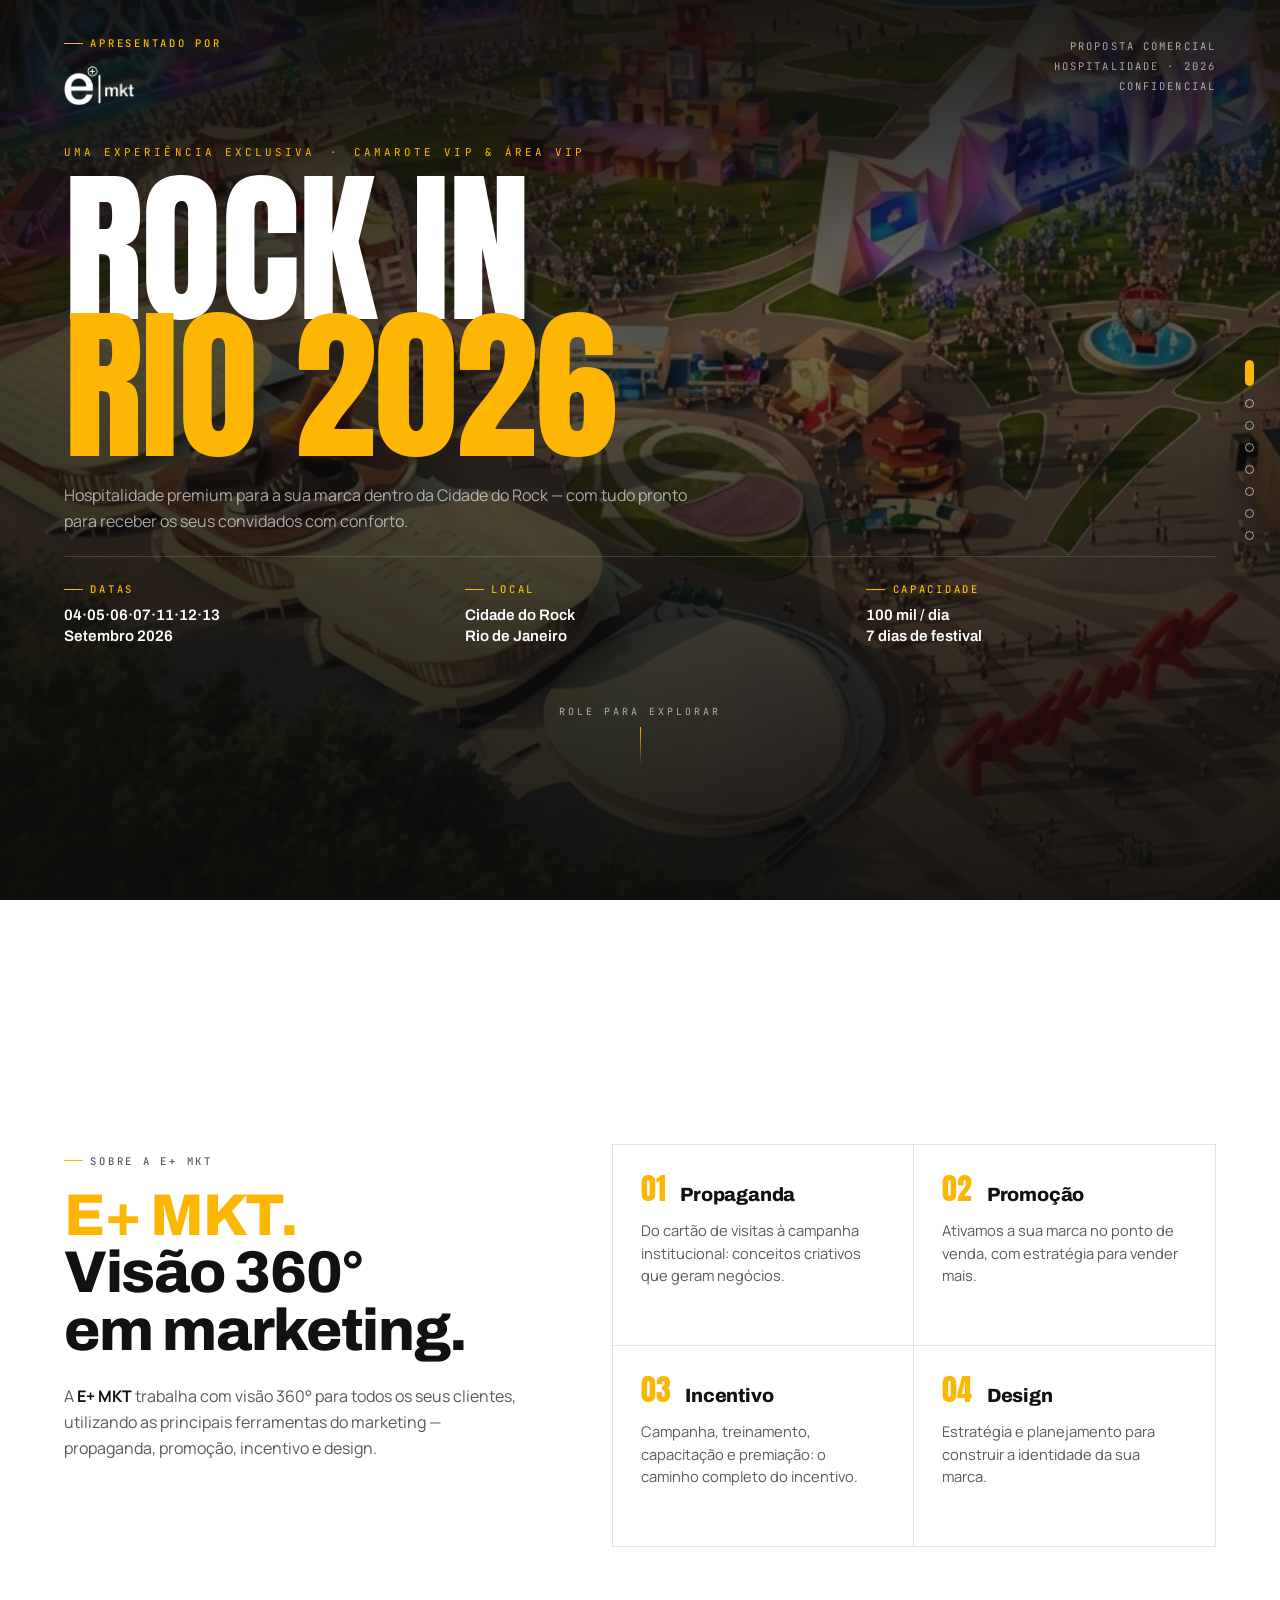
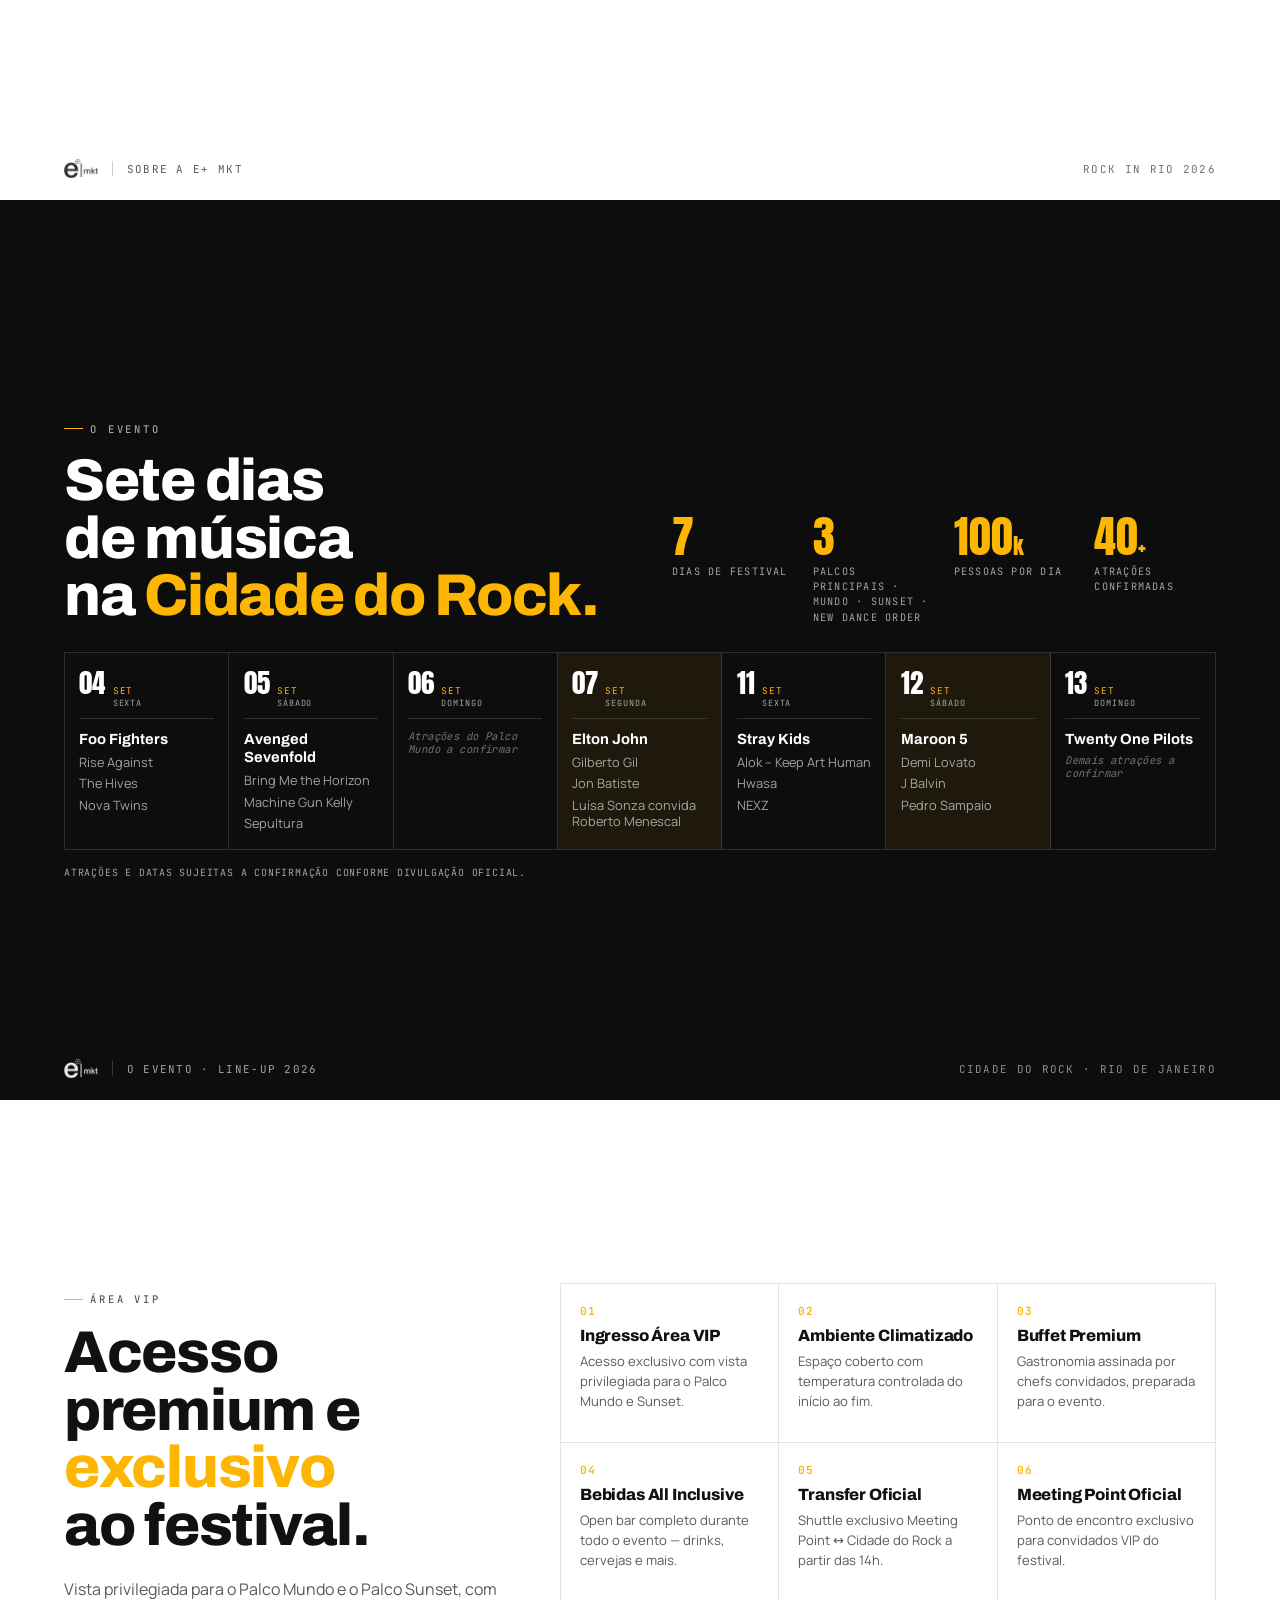
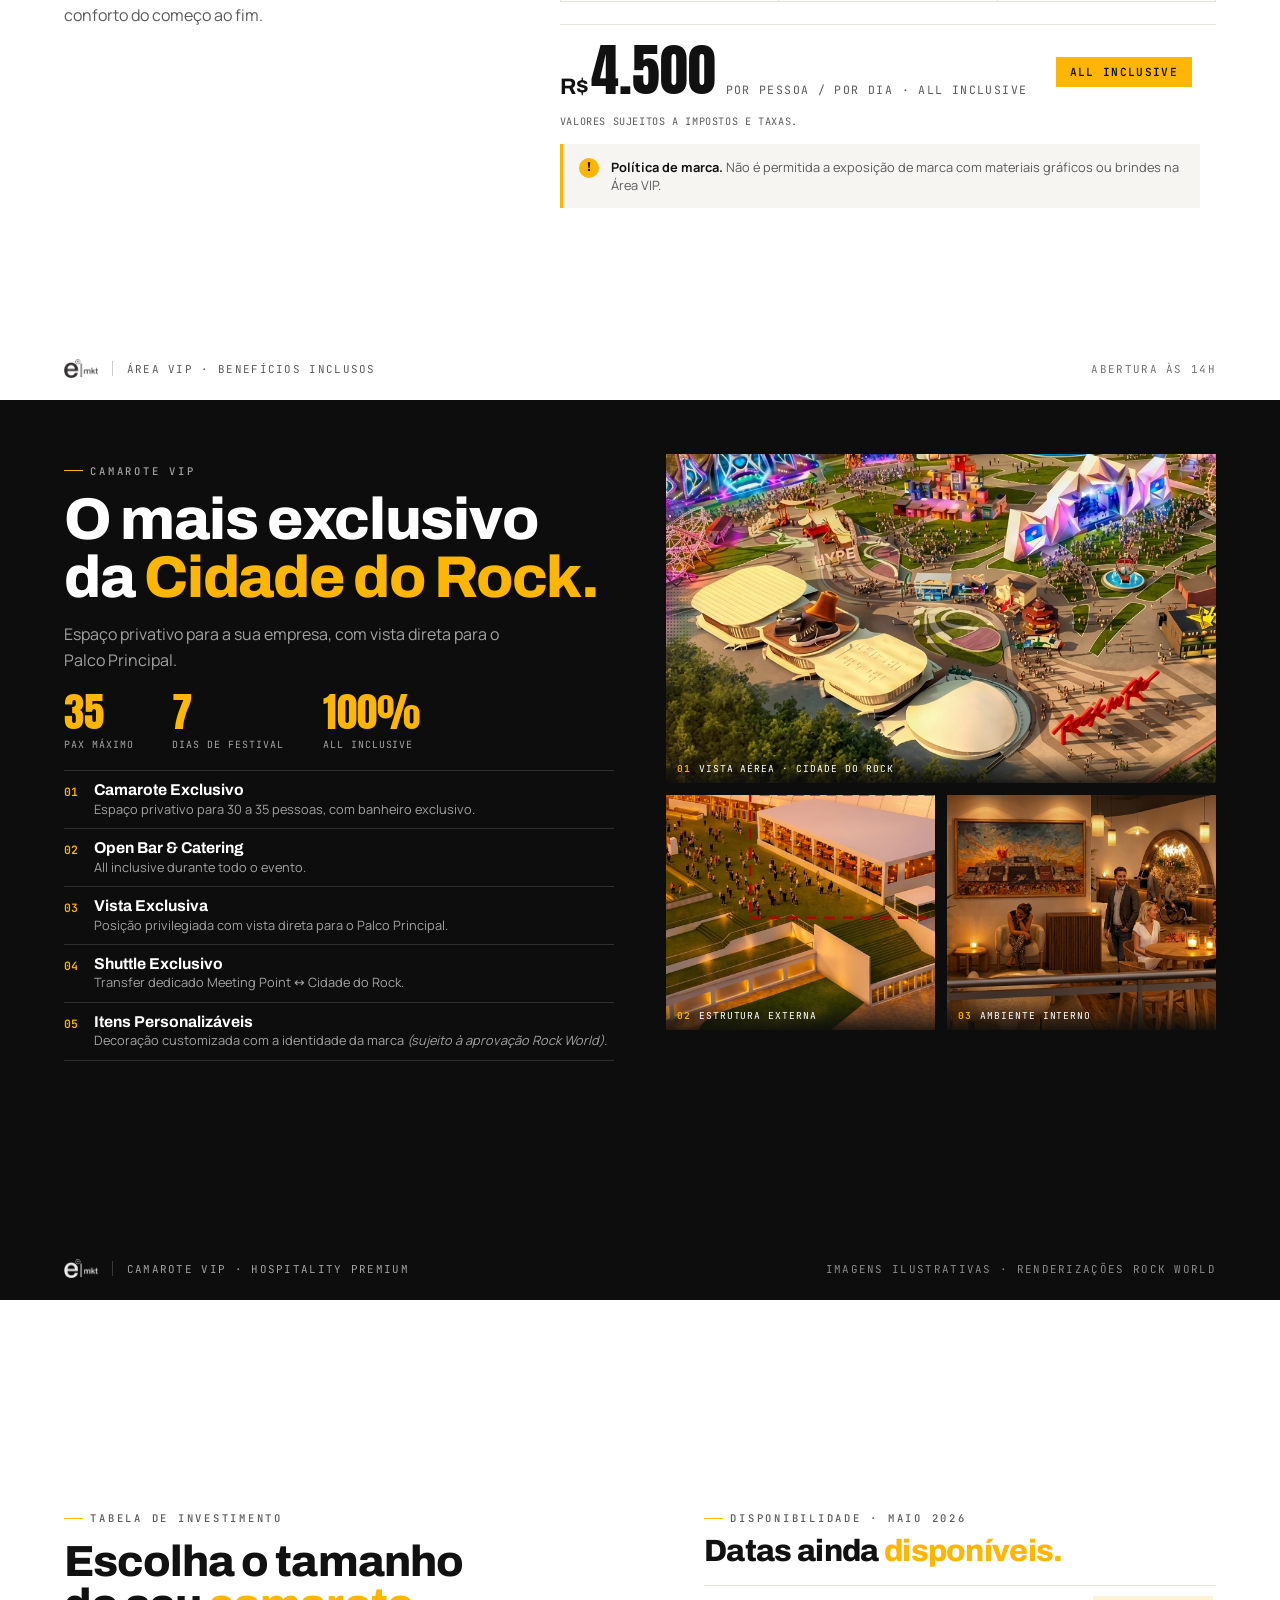
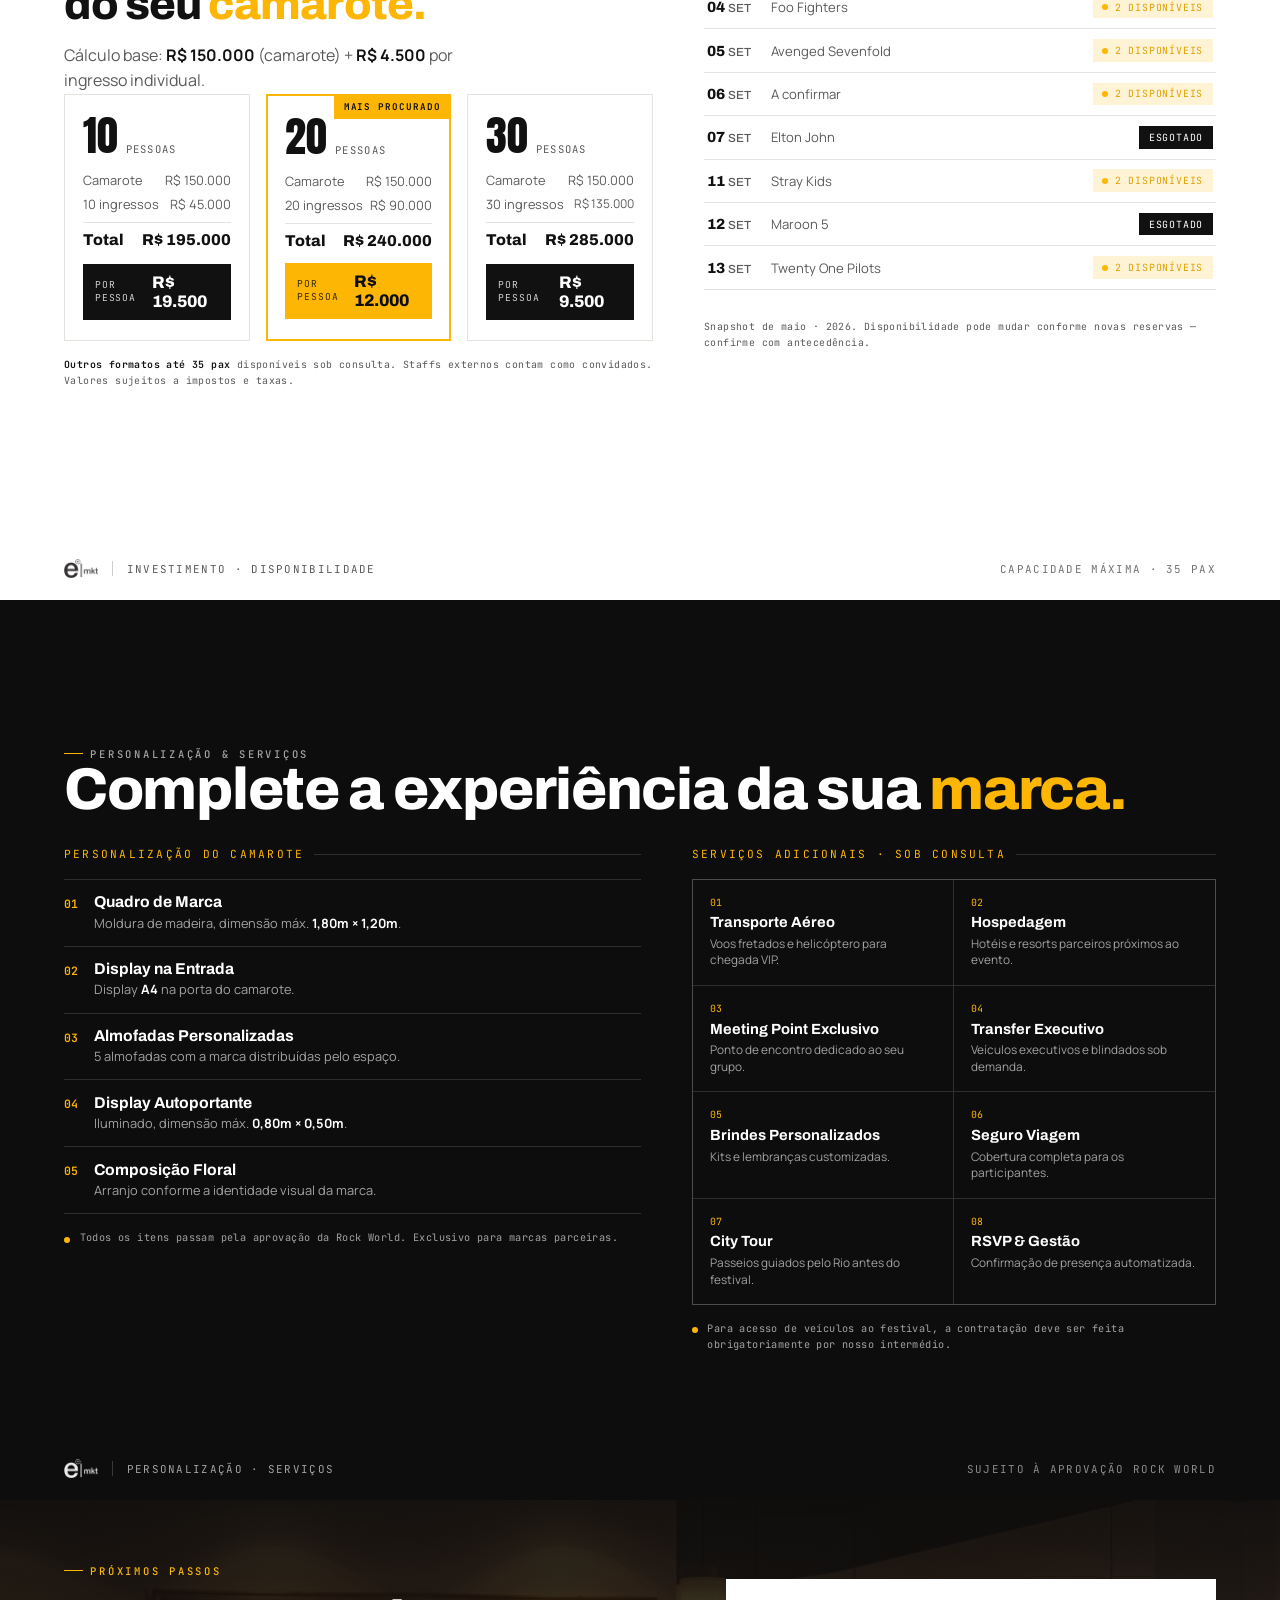
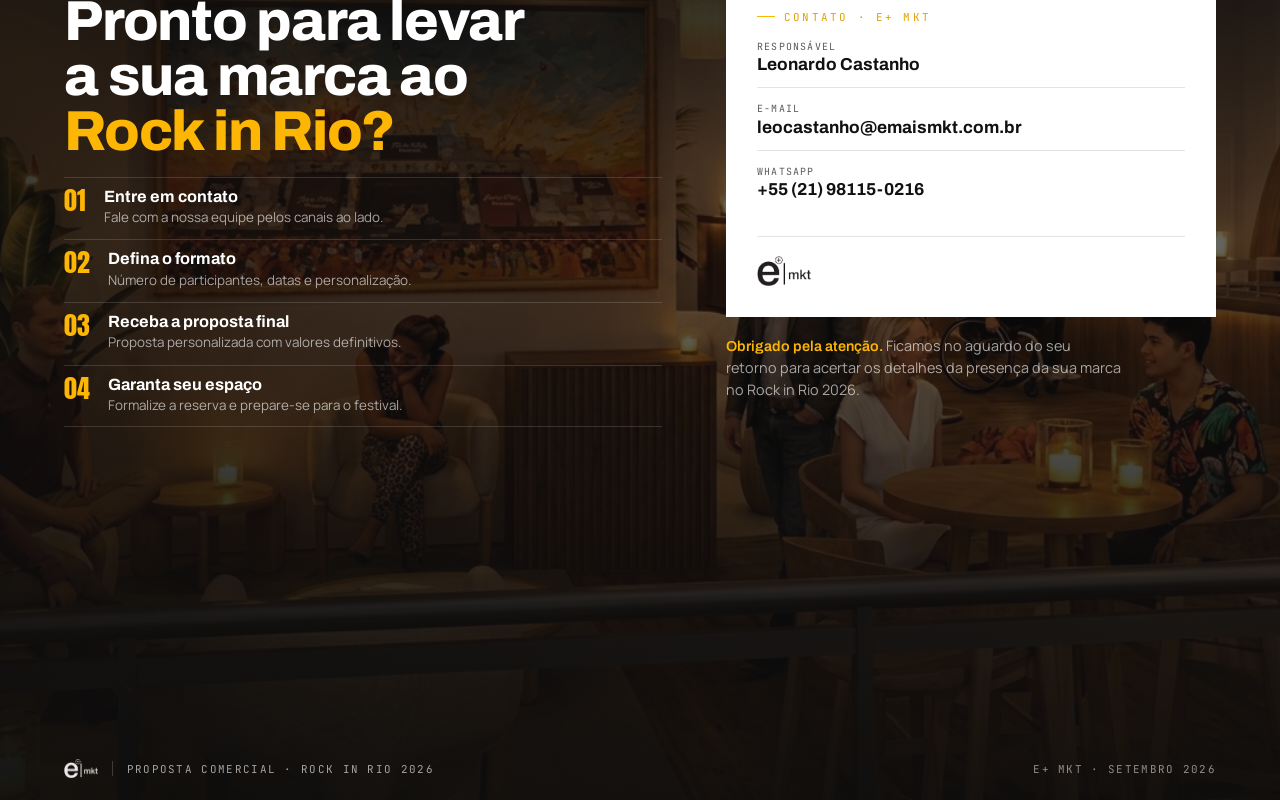
==== commit 15a8c23c: "Add files via upload" ====
--- a/index.html
+++ b/index.html
@@ -1,1182 +1,180 @@
 <!DOCTYPE html>
-<html lang="pt-BR">
+<html>
 <head>
-<meta charset="UTF-8">
-<title>Proposta Comercial · Hospitalidade Rock in Rio 2026 · E+ MKT</title>
-<meta name="viewport" content="width=device-width, initial-scale=1">
-<meta name="description" content="Proposta Comercial de Hospitalidade — Rock in Rio 2026 · E+ MKT × Camarotes do Francês">
-
-<script>
-  // Celulares vão para a versão vertical; desktop carrega o deck.
-  (function () {
-    var isMobile = window.matchMedia('(max-width: 820px)').matches
-      || /Android|iPhone|iPod|Windows Phone|webOS|BlackBerry|Mobile/i.test(navigator.userAgent);
-    if (isMobile) location.replace('mobile.html');
-  })();
-</script>
-
-<link rel="preconnect" href="https://fonts.googleapis.com">
-<link rel="preconnect" href="https://fonts.gstatic.com" crossorigin>
-<link href="https://fonts.googleapis.com/css2?family=Anton&family=Archivo:wght@400;500;600;700;800;900&family=Manrope:wght@300;400;500;600;700&family=JetBrains+Mono:wght@400;500&display=swap" rel="stylesheet">
-
-<link rel="stylesheet" href="styles.css">
-<link rel="stylesheet" href="slides.css">
-<link rel="stylesheet" href="transitions.css">
-
-<script src="deck-stage.js"></script>
-
-<template id="__bundler_thumbnail" data-bg-color="#0a0a0a">
-  <svg viewBox="0 0 1200 800" xmlns="http://www.w3.org/2000/svg">
-    <rect width="1200" height="800" fill="#0a0a0a"/>
-    <text x="600" y="380" text-anchor="middle" font-family="Anton, Impact, sans-serif" font-size="180" fill="#f4c430" letter-spacing="-4">ROCK IN RIO</text>
-    <text x="600" y="460" text-anchor="middle" font-family="Archivo, sans-serif" font-size="42" fill="#ffffff" letter-spacing="8">2026 · HOSPITALITY HUB</text>
-    <line x1="500" y1="500" x2="700" y2="500" stroke="#f4c430" stroke-width="2"/>
-  </svg>
-</template>
+  <meta charset="utf-8">
+  <title>Proposta · Rock in Rio 2026 · E+ MKT</title>
+  <style>
+    * { margin: 0; padding: 0; box-sizing: border-box; }
+    body { background: #faf9f5; display: flex; align-items: center; justify-content: center; min-height: 100vh; font-family: -apple-system, BlinkMacSystemFont, sans-serif; }
+    #__bundler_loading { position: fixed; bottom: 20px; right: 20px; font: 13px/1.4 -apple-system, BlinkMacSystemFont, sans-serif; color: #666; background: #fff; padding: 8px 14px; border-radius: 8px; box-shadow: 0 1px 4px rgba(0,0,0,0.12); z-index: 10000; }
+    #__bundler_thumbnail { position: fixed; inset: 0; width: 100%; height: 100%; display: flex; align-items: center; justify-content: center; background: #faf9f5; z-index: 9999; }
+    #__bundler_thumbnail svg { width: 100%; height: 100%; object-fit: contain; }
+    #__bundler_placeholder { color: #999; font-size: 14px; }
+  </style>
+  <noscript>
+    <style>#__bundler_loading { display: none; }</style>
+    <div style="position:fixed;bottom:12px;left:12px;font:13px/1.4 -apple-system,BlinkMacSystemFont,sans-serif;color:#999;background:rgba(255,255,255,0.9);padding:6px 12px;border-radius:6px;box-shadow:0 1px 4px rgba(0,0,0,0.08);z-index:10000;">
+      This page requires JavaScript to display.
+    </div>
+  </noscript>
 </head>
 <body>
+  <div id="__bundler_thumbnail">
+  <svg viewBox="0 0 400 400" xmlns="http://www.w3.org/2000/svg">
+    <rect width="400" height="400" fill="#0d0d0f"></rect>
+    <text x="200" y="190" font-family="Anton, sans-serif" font-size="120" fill="#fcb603" text-anchor="middle">E+</text>
+    <text x="200" y="250" font-family="monospace" font-size="22" letter-spacing="4" fill="#ffffff" text-anchor="middle">ROCK IN RIO 2026</text>
+  </svg>
+</div>
+  <div id="__bundler_loading">Unpacking...</div>
 
-<deck-stage>
+  <script>
+    
+document.addEventListener('DOMContentLoaded', async function() {
+  const loading = document.getElementById('__bundler_loading');
+  function setStatus(msg) { if (loading) loading.textContent = msg; }
 
-<!-- ╔══════════════════════════════════════════════════════════════╗
-     ║ SLIDE 01 · CAPA                                              ║
-     ╚══════════════════════════════════════════════════════════════╝ -->
-<section data-screen-label="01 Capa" class="s-cover">
-  <!-- backdrop -->
-  <div class="cover-bg"></div>
-  <div class="cover-vignette"></div>
-  <div class="cover-noise"></div>
+  // Error sink persists across replaceWith since it's on window, not the DOM.
+  window.addEventListener('error', function(e) {
+    var p = document.body || document.documentElement;
+    var d = document.getElementById('__bundler_err') || p.appendChild(document.createElement('div'));
+    d.id = '__bundler_err';
+    d.style.cssText = 'position:fixed;bottom:12px;left:12px;right:12px;font:12px/1.4 ui-monospace,monospace;background:#2a1215;color:#ff8a80;padding:10px 14px;border-radius:8px;border:1px solid #5c2b2e;z-index:99999;white-space:pre-wrap;max-height:40vh;overflow:auto';
+    d.textContent = (d.textContent ? d.textContent + String.fromCharCode(10) : '') +
+      '[bundle] ' + (e.message || e.type) +
+      (e.filename ? ' (' + e.filename.slice(0, 60) + ':' + e.lineno + ')' : '');
+  }, true);
 
-  <!-- Top bar: partners -->
-  <header class="cover-top">
-    <div class="cover-partner">
-      <span class="eyebrow muted">Apresentado por</span>
-      <div class="logo-stamp">
-        <img src="assets/logo-emkt-alt.png" alt="E+ MKT" class="logo-emkt-cover">
-      </div>
-    </div>
-    <div class="cover-partner right">
-      <span class="eyebrow muted">Em parceria com</span>
-      <div class="logo-stamp">
-        <img src="assets/logo-frances-trimmed.jpeg" alt="Camarotes do Francês" class="logo-frances-cover">
-      </div>
-    </div>
-  </header>
+  try {
+    const manifestEl = document.querySelector('script[type="__bundler/manifest"]');
+    const templateEl = document.querySelector('script[type="__bundler/template"]');
+    if (!manifestEl || !templateEl) {
+      setStatus('Error: missing bundle data');
+      console.error('[bundler] Missing script tags — manifestEl:', !!manifestEl, 'templateEl:', !!templateEl);
+      return;
+    }
 
-  <!-- Hero -->
-  <div class="cover-hero">
-    <div class="cover-meta">
-      <span class="cover-meta-line">2026 · HOSPITALITY HUB</span>
-      <span class="cover-meta-dot">·</span>
-      <span class="cover-meta-line">PROPOSTA COMERCIAL</span>
-    </div>
+    const manifest = JSON.parse(manifestEl.textContent);
+    let template = JSON.parse(templateEl.textContent);
 
-    <h1 class="cover-title">
-      <span class="cover-title-row">ROCK IN</span>
-      <span class="cover-title-row red">RIO 2026</span>
-    </h1>
+    const uuids = Object.keys(manifest);
+    setStatus('Unpacking ' + uuids.length + ' assets...');
 
-    <div class="cover-sub">
-      <div class="cover-sub-row">
-        <span class="cover-sub-eyebrow">— UMA EXPERIÊNCIA EXCLUSIVA</span>
-      </div>
-      <p class="cover-sub-text">
-        Camarote VIP · Área VIP — uma vivência completa de imersão, emoção
-        e sofisticação no coração da Cidade do Rock.
-      </p>
-    </div>
-  </div>
+    const blobUrls = {};
+    await Promise.all(uuids.map(async (uuid) => {
+      const entry = manifest[uuid];
+      try {
+        const binaryStr = atob(entry.data);
+        const bytes = new Uint8Array(binaryStr.length);
+        for (let i = 0; i < binaryStr.length; i++) bytes[i] = binaryStr.charCodeAt(i);
 
-  <!-- Bottom info bar -->
-  <footer class="cover-bottom">
-    <div class="cover-bottom-col">
-      <span class="eyebrow">Datas</span>
-      <span class="cover-bottom-val">04 · 05 · 06 · 07 · 11 · 12 · 13<br>SET 2026</span>
-    </div>
-    <div class="cover-bottom-col">
-      <span class="eyebrow">Local</span>
-      <span class="cover-bottom-val">Cidade do Rock<br>Rio de Janeiro</span>
-    </div>
-    <div class="cover-bottom-col">
-      <span class="eyebrow">Capacidade</span>
-      <span class="cover-bottom-val">100.000 / dia<br>7 dias de festival</span>
-    </div>
-    <div class="cover-bottom-col">
-      <span class="eyebrow">Documento</span>
-      <span class="cover-bottom-val">Proposta nº 2026 / 01<br>Confidencial</span>
-    </div>
-  </footer>
-</section>
+        let finalBytes = bytes;
+        if (entry.compressed) {
+          if (typeof DecompressionStream !== 'undefined') {
+            const ds = new DecompressionStream('gzip');
+            const writer = ds.writable.getWriter();
+            const reader = ds.readable.getReader();
+            writer.write(bytes);
+            writer.close();
+            const chunks = [];
+            let totalLen = 0;
+            while (true) {
+              const { done, value } = await reader.read();
+              if (done) break;
+              chunks.push(value);
+              totalLen += value.length;
+            }
+            finalBytes = new Uint8Array(totalLen);
+            let offset = 0;
+            for (const chunk of chunks) { finalBytes.set(chunk, offset); offset += chunk.length; }
+          } else {
+            console.warn('DecompressionStream not available, asset ' + uuid + ' may not render');
+          }
+        }
 
+        blobUrls[uuid] = URL.createObjectURL(new Blob([finalBytes], { type: entry.mime }));
+      } catch (err) {
+        console.error('Failed to decode asset ' + uuid + ':', err);
+        blobUrls[uuid] = URL.createObjectURL(new Blob([], { type: entry.mime }));
+      }
+    }));
 
-<!-- ╔══════════════════════════════════════════════════════════════╗
-     ║ SLIDE 02 · SOBRE NÓS                                         ║
-     ╚══════════════════════════════════════════════════════════════╝ -->
-<section data-screen-label="02 Sobre Nós" class="s-about">
-  <div class="bg-grain"></div>
+    const extResEl = document.querySelector('script[type="__bundler/ext_resources"]');
+    const extResources = extResEl ? JSON.parse(extResEl.textContent) : [];
+    const resourceMap = {};
+    for (const entry of extResources) {
+      if (blobUrls[entry.uuid]) resourceMap[entry.id] = blobUrls[entry.uuid];
+    }
 
-  <div class="slide-num"><strong>02</strong> / 14</div>
+    setStatus('Rendering...');
+    for (const uuid of uuids) template = template.split(uuid).join(blobUrls[uuid]);
 
-  <div class="about-wrap">
-    <header class="about-head">
-      <span class="eyebrow">— Sobre Nós</span>
-      <h2 class="about-title">
-        <span class="hl">E+ MKT.</span><br>
-        Visão 360° em marketing.
-      </h2>
-      <p class="about-lede">
-        A <strong>E+ MKT</strong> trabalha com visão 360° para todos os seus clientes,
-        utilizando as principais ferramentas do marketing — propaganda, promoção,
-        incentivo e design. Esse mix permite soluções criativas e eficientes, que
-        transformam campanhas em resultados, briefing em lucro e clientes em parceiros.
-      </p>
-    </header>
+    // Strip integrity + crossorigin — blob URLs from a file:// document inherit
+    // a null origin, so crossorigin forces a CORS fetch that SRI then rejects.
+    // The manifest bytes are ours; SRI protects against CDN compromise, not this.
+    template = template.replace(/\s+integrity="[^"]*"/gi, '').replace(/\s+crossorigin="[^"]*"/gi, '');
 
-    <div class="about-grid four">
-      <article class="about-card">
-        <div class="about-card-top">
-          <span class="section-num">01</span>
-          <span class="eyebrow gold">Propaganda</span>
-        </div>
-        <div class="about-card-body">
-          <p>Seja um cartão de visitas ou uma campanha institucional: desenvolvemos conceitos criativos que geram negócios.</p>
-        </div>
-      </article>
+    const resourceScript = '<script>window.__resources = ' +
+      JSON.stringify(resourceMap).split('</' + 'script>').join('<\\/' + 'script>') +
+      ';</' + 'script>';
+    // Inject after <head> so the DOCTYPE stays first; prepending the script
+    // would push the parser into quirks mode. DOMParser always emits a <head>
+    // (synthesizing one if the source HTML omitted it) but may carry
+    // attributes through, so match the full opening tag. slice() rather than
+    // replace() keeps us clear of $-pattern substitution in resourceScript.
+    const headOpen = template.match(/<head[^>]*>/i);
+    if (headOpen) {
+      const i = headOpen.index + headOpen[0].length;
+      template = template.slice(0, i) + resourceScript + template.slice(i);
+    }
 
-      <article class="about-card">
-        <div class="about-card-top">
-          <span class="section-num">02</span>
-          <span class="eyebrow gold">Promoção</span>
-        </div>
-        <div class="about-card-body">
-          <p>Ativamos a sua marca antes, durante e depois da gôndola. Estratégia e planejamento criativo para aumentar suas vendas.</p>
-        </div>
-      </article>
+    // Parse the template and swap the root element. Scripts inserted via
+    // DOMParser/replaceWith are inert per spec — re-create each with
+    // createElement so they execute, awaiting onload for src scripts to
+    // preserve ordering (React before ReactDOM before Babel before text/babel).
+    const doc = new DOMParser().parseFromString(template, 'text/html');
+    document.documentElement.replaceWith(doc.documentElement);
+    const dead = Array.from(document.scripts);
+    for (const old of dead) {
+      const s = document.createElement('script');
+      for (const a of old.attributes) s.setAttribute(a.name, a.value);
+      s.textContent = old.textContent;
+      // text/babel scripts with a src: fetch and inline. transformScriptTags
+      // does XHR against the src, but blob:null/ from a file:// origin is
+      // silently dropped. Inlining makes it a plain inline babel script,
+      // which transformScriptTags handles unconditionally.
+      if ((s.type === 'text/babel' || s.type === 'text/jsx') && s.src) {
+        const r = await fetch(s.src);
+        s.textContent = await r.text();
+        s.removeAttribute('src');
+      }
+      const p = s.src ? new Promise(function(r) { s.onload = s.onerror = r; }) : null;
+      old.replaceWith(s);
+      if (p) await p;
+    }
+    // Babel standalone auto-transforms type=text/babel on DOMContentLoaded,
+    // which fired before we swapped the document. Trigger manually if present.
+    if (window.Babel && typeof window.Babel.transformScriptTags === 'function') {
+      window.Babel.transformScriptTags();
+    }
+  } catch (err) {
+    setStatus('Error unpacking: ' + err.message);
+    console.error('Bundle unpack error:', err);
+  }
+});
 
-      <article class="about-card">
-        <div class="about-card-top">
-          <span class="section-num">03</span>
-          <span class="eyebrow gold">Incentivo</span>
-        </div>
-        <div class="about-card-body">
-          <p>Campanha, treinamento, capacitação, aplicação e premiação: para chegar lá, você passa por aqui. Conheça o caminho do Incentivo.</p>
-        </div>
-      </article>
+  </script>
 
-      <article class="about-card">
-        <div class="about-card-top">
-          <span class="section-num">04</span>
-          <span class="eyebrow gold">Design</span>
-        </div>
-        <div class="about-card-body">
-          <p>Estratégia e planejamento para construir o universo da sua marca, gerando valor para o seu negócio e diálogo.</p>
-        </div>
-      </article>
-    </div>
-  </div>
+  <script type="__bundler/manifest">
+{"218d8d00-f533-42ee-a8cb-2b163526ef70":{"mime":"image/png","compressed":false,"data":"iVBORw0KGgoAAAANSUhEUgAAAJEAAABQCAYAAAAZbJcyAAAQAElEQVR4AeydCbxtUx3Hz0NC5shMEYpnzCwyJFSmClFEppCQZM5QSJHImFSGBpkjItPzUWZFMjYqSYMG0lN4fb/n7bXvPufuc85e+wzv3vP2/azf/a+91n8N+7//Z+01/NfaM9SG/G/KlCmzgeXAWmB1sDgY+vse5GMdWmGiKCrMWQjzZwnuhN4Dfg7uIP6TYAH8letSAkOnRCjG/OAi5KLC7A19DbgcfAmcAe4GE8Ep4BF494RWrgsJDJUSoRDLIovbwYfBbWBDsPSECRN2AAeB/cC7CHsj2A+8DM4l3VlgAv7KlZDA0CgRSrAg9381eAs4EmXZENwGVBSCRhxhzwFbpVUInQRssU6GVq6EBIZGibj3LwNbosNQkOPxpw4FszN9BnT/NBAPfH+EbAl8xdlH2hp/5SIlMBRKhHJswH1vD65HMT4PbXYLE7Av2BE0OPj/RcBeYAo4lrxmhlYuQgJtlSgin2nNuntSgRMT2kxeSQJUlMQ7QlCkB7k6F6wI3gkqFyGBca9EtBxzcr92lh+G/hjkuaA8r+ZFJmHfSah5Jd6KFJHAuFcibnIxMD+4hxalriQo1nxgFbAiWIY4AanNzvVEsAJYCeh3CsC4R/j3AlgNVC5CAsOgRK9P7vfphEp25t8DwNfU49BvAd0K/HOy8SGok5D3Qe0vQWrP8e8fYF5QuQgJDIMShSH8azP3/Wf8T4KfgvuBigSp/Zt/hgkVSfoSYboZ+SdC/[base64]/so1fklsJ9iv+UJ/L8AD8BzI/gK2AVovjET4UXceTDZ3zmOdG/AH+VI8yESbAwuRSmtI97KFZVAT5WIhzEr2AJcTAVUFhXH1XJHS+sR5lDbh/w6/LMmcJ7HEZIr65sQ9nHwDeDDvJ+8PgccVRGU73jwvybmM8Dhvgpr3lymzro4q/2xNCTxkPe6eM8B/wRHgcpFSqAnSsSDmAscSNk++O9D/WWrGHhLO1shZ5CPIAdbqespo+VsMoqkqcc34d0M/AheFRZvzY7288RPAg7ra+EPHuv5Q65nB7sSb+uIt3IxEuhKiXgIMwHtcZx78SEuHVN4BK8KFZRDZVq5Rdo9CNcQzdblQep2JlgHzANmBvbJFoVuBzQVscW0T7UVCnQlaRscPJuDo8GhQNpSiRsSTmcXpZUIoQYzCtecfI0MSnQq092UfzxoeG2hCC8DF1rfR2V+C/YBjrZcrbf/9RuufwcuAeuDS8FqpLH1xDvKfYCQY4BrctIt8FeuSQKllIiH9wny8eGsA50WzpX2wyl4EnVZDtrgUApbFVsrFe50IjX1sM/jnNJ1XB8KJsK3HfgV/lauvozSKrIKnyqBKCXigfk6+DpJTwMNrQDXGTcw7+qUpL20NkF4RxzK8RK4AewP7FQ7uegk4xZcnwRcKxtJUPlKS6CwEqFAjqL8he9aurT+JJyHbC+nfrtBWzqUpt1EY8t0VURnCRRSIh5QUCBfD51zHTyHHe/zqKcd68GXPp2X2FGJeDA+oAuQ00ZgLDtno8+mvu8fy5Ucxrp1VCJu+gugF7bHro47YnJo/T3ytG/lvI7G9ZpkaKZKcFfOVfjzUSQXXbvKqEpcXAJtlYiH4dYbJxGL5ziaU7ueTxG8Klievom7MLaH7gac4FNB1yTOXRrbQlWq/0HLOhdhv0bdpWXzqNJFSKClEvEQliIfJxAhpZy2Os6rrIGynAIeAi/m5UT4q+AZcBlQqdaG7wZQ1q1EwhNA5QYggZZKRNknAVfGIVHO19ZxpFgThbgWeM1l6jp6SHM/sBPvZGGu4nXMpFbbhx+Ca3EFWCuWbiSQq0QI39agTAfVB+4E3tEoQTevpPo9kcfZeN4N/[base64]/1ailI+WSFMlKSiBZiUatVe9QD7n0Uq0WwkvkEUxFsrRlMNJymIJRrg2opUdtdo/El35upFAqkQIeW4yclgNKewcjZ1fmLsAYwEWX2mTC/BlWdyT9p5sQOXvnQRSJSJLrQFjjctuoXXQ0J7kg3GUpwmHtkyxBW4em2A88tMYLAtWA6sCad9n7rNKVMb089ppJGgNy2KLVqhuUIxNN974fd3fS6Xd+St1gwSX/XNZJbIliinJmWjPRYxJ0yteh/yxefmL1KQ3Nt10zU9rthu4DlwKpK5vNsikrkRE+gtNd0c0cLS+cL/7QDrUOVWw3GdzwjsFuQjciaeKb5SAPzy7As4fSpdvjK7V6kpE4JLAXyqksPMUjucLc/eQkX6Rw3z3msXmqkBi01T8jRIYZSEalEgzjEbWzlcasXu+z8q0ZJ4FNEhYX7f6dK5lI4dnN4Z7boyprkpLIAh0iRI5rEGacDyLNkP9R60WynBHa+ykKNWtLcS/2BaXJJXLSMC+cOZy5HWmcBsixsHFhBJ1VIHcwl0iabEktMoTgCexuWlybfwOs+uWBPjdRLkT9BxgR/[base64]/9eynS71eLQPGfL4oZKLQ4cQmtO0+4sA+d+rkARPEMgL7+2YaRzUdo5vmwZKsSmDFo0ufHH1jaPbGRQIpcFsuGVv7wEmkcvnimphYMP3BGtrYvbslWU/zQV41Ztl5FskdzUIK9mvp6S0jyloSLYOjVl0f4SBfKQjGvgcloHUnc3839zFCgY/3lwmOuUtpyOhIlOnfUw3FZKTA5KlHIMuccHXGZU141Y3CnsYaI+uBV5UHuCw4GvKF9n2bx9I/[base64]/ojKFDXmynMMyhRq1+JPK3wIJXwXboldDzAjqMbJh0ttbqnfoU3d6Cz5TR3Jdq1lL6Os2mL+D8Lk51wSOpUrJ4dCxSUKJzlnJZSwGMHsABbxdJBAo7Esix2/rPX3fpnycnA1+DpvOZ6MvEalMihZ05ZbYP8TGZeBdsmqiI7SqBZqTomKMDgUoVTB3/N8GrRcGTmurQ3KFG793CrzJ3ldujaKr4KHzsSOJguhzPNzaO7g2iNPHawq5oGJdKs4r+RObkO1a+DPiOrUrG3kYBzPqcm8W6Nd4Iwuaw5U34qitTVay0okTOUzpCGzIvSMpsci+bdS77pOS9NZOv3T2vk6M7llfp18s/XmmtlyWU8qSsRmTt/4lR2bA7VgQmxEhs8v61NWirP2s9OuIyShuHxteZ6HN5Rrrmj7/JNA1NdiZIQD59KvIWJ5g5drSYXLinDSPM7A/Dkfj/foGlFJ+wM/w7AUUkmp+nW65cDsoMpF1xbvdaa59U0RVkIWc4I/ILCjFkl8uCE2H6RWtlsKjCIJ+NGRKfs/UVpWtEJmmb42YbmX9Ug6jrmyqA1UoGaR2Zvo6J5B3k0bwlzzsl+lbPnzrYvmyoRGbufy20m5BXlNJyykx2VqEvmXUjvrwdS2N3OPXY9xV+gtLwhel5Ygaz6x4Is3ATqqy1byMG0Lm6lz4bdwoUr95DUOSrXkM5Z8IaWSA5/3dIYOELzFPuYNKV5uUlfn2WOQW4WWOk6dEhoaxdmofXLHqj+ZoS4kCbQZr7sdUgTaDYupA80jyfwH4InvK7kt/90MjJOba5Qtj/A4/E8miTjHe3SliiJuhzqd1AhUc5vX9jLj0pUklmbG38JMck1ofB1HZOmFC9C92H4pUdt0B29inZrZ2dQkGdWyi/1CwAE5TqtHc1PyL99DpfzQcYFaKGYw1bzwzm+jgKf1ANT96vVanVzXmjdcU834fH5Gu835T7ItdaXLp08MQMXqYNZYatIaVhBj0sgHrYZ+3ALZj+VjV+In7zyAU0NKP7fsyDDL25Uql4HIMdHwb3AYwPvgzYvsqZFEvc0uAfIK/WXn8ZnPfC8AMxPXvNXCbIsKsbj8BgXeNreN7xPgMBvGq0InApozncyfMZfBfUooauhd4KXGpQoSaUVnkP+5LIw0YBJ4/O+9I9QID+tYN0KVyhhdMHVrcXJZUV6LYFRSoRmeeqro50yZXlg+k088NjdtG3LIj9tlDUndTTYljcn8iLuyUFDTlQV1AsJjFKiJFPteoO9bRJUmPjevJMHvy+IHUE1FEL6OYBT9X7j1W94NMQXuPAe3E1RgLViKSuBXCXil+sSiBNSZfO1b2SH8T6UYA/gJzsL5wX/ksDpeTdHfpqE7tKARLtjknuJTlglKC6BXCUyOcL3Y3h+XM7LsvDbra4cP4pS+MVEjwTeEf+GYE2wBnCTnF843Av/acD9Wk5muSMia84ZW4cruQe/whibruKPlEBLJUry8aO+DiuTy9LElslT2GzdPMDTCay7yM2P2TkE9bwhP+brx/gcNna7PPEYee8NKjcACbRVIn7JGjE5F+Eq/wCq05Mi7Ad5nnbzLGu5zKtUHSXQVolMjSK588CJJddbDBrLcEvONtS5jEXCWL6vMV23jkpk7XkonsaxKf7mxTiCxoyztdyMutqnGjOVmh4qUkiJFAQPx9lRTSndnWnQWIL9qvWpY2qANZYqN+x1KaxECoKHZD/Dz0+5cOdMsMHTEu6bck5rY+rmtMS0rMt0W3aUEiklHtYrwK8xugjYl295WE4B3ArPutTFveqxdlAk2cURfwAAAPNJREFULeRcTJXR3RLScK2/QiKBaCVK0rnQ9wgP0G9muNThGTxB0IGlH1SzBveu+wlzW59+v740ZNNuRiM4qXNX/bivcZ1naSUKd40i3QqcA9KU4DTCPZIE0lP3FLn57TPnkDagvGuACkVw/xxlPAseA650S906nimw8iqBrpXITASCfgAcgH8i0DruaKidcLcjtdtGDFuD89WkSYongh1LjKv3y5H3PkAzhb4rD2VWLkICPVOiUCYP+kWgKepxUL+a6KFKLn84stOYyU9h2TF39lpF09ZX5dNOyPN25J1IWk/tcu1rEv52+9ND0RWdRhL4PwAAAP//UoD9VAAAAAZJREFUAwAYO8IXce4uZAAAAABJRU5ErkJggg=="},"0ef446e0-249d-464f-81bf-f1f8ea1bc402":{"mime":"image/png","compressed":false,"data":"iVBORw0KGgoAAAANSUhEUgAAAJEAAABQCAYAAAAZbJcyAAAAGXRFWHRTb2Z0d2FyZQBBZG9iZSBJbWFnZVJlYWR5ccllPAAAAyRpVFh0WE1MOmNvbS5hZG9iZS54bXAAAAAAADw/eHBhY2tldCBiZWdpbj0i77u/[base64]/FM1tbWUGwEBRpcv/[base64]/e/fRthdxcVJ6OoOf4rG7d+6cTILiGwXR3j17zKXAhRnqDQ3Oz8//1/Y7IXeM0W1p9lEPf/vm7b+2X7pwQU9RVo7dX10jNjU1lU4Cg9hC+69zuoaGBsrdP+8upVCplHkL5u9WVFT81z5CQjSWuLg4RYzB4AC5/tf2GbNmxVpajT+ek5s7JPDGDUuSKROT/zyIcrKzpdJSU61UVFTip8+cGdpa/ND42WpuyNbO7gKdTqc8fvjIioTFN5YnioqKUoXISmGcpeXNXr16cUHy8MED+bTUNFURERGWqKhoTVxc3AAECKuhQfLqlSuDe/ToQQULRhMSEmJNnDwpWVJSsl5LS+sl/K6ora0dRsLiGwMRh82Rq6uvp/Tr1y+X56pOnvCZ73/e35MpIcn12QAkirS0NKWurk53m6PjCzabzc1mi4mJ1Y4aPUoLQJQJACxWVlEpiX/xQhZ4EZ6PRMc3AyIOp6HRWYny1qn1USvQ0x3ySkJCogKAxa6urpZ89+6dFliaSm1t7RRhYWEEkRBYpyoROr0WjwGACdXDAutYIsLCJDK+pWTjjevXNWQkpTjWFpZX68Ei4ToABKWmpoa74O/bwcFGCjKyHB0t7afZWVlcK8TbjlYJ93n04KG6DFOK5WBrF0RGXN9YdDbMyChbTl4uKT09fXRWVpY0rgMuxHVhuPB+fyjyUDl0uiiFRqM1bee5wPt//WUMfIimpqYWSpqWbhidoWUoKCigFBYWihUVFcnCd6WbgYGqd0JCVMDN9IT1PWCdyPv37wmfW1lZucHQ0PB6Xl6ewllf3ymt1QhbfH4kQMwpt27dXCoGoLK2tQkiYdENOBG6i7S0NKnoZ8/1noSGGuXl5uolJiZqgAXoCZt7wCIBoMHoiCIvL18PJrEC3EqxJJP5ZuDAgckDtLSejRgxImLIUL0UiKQahL/AUZavWulz//79/ztz2ne7tY1NsImpaUHL9lRUVFCAQIP5/XeUf8DTc05yYpIFHHfZzs4uloQFMenQKn7G69eMOyF3LO/euTMzNjZ2bGlJiTK6DgQLXVS0RQJQ6ENBlM1uFmmxKeBSuOsAOA2ycnIvB+no3Jw2ffolG1ubF0wpqVavvWrFinXnzvh56hvoh/j5+09V11CvbmZpmM+ePTMA91U60sQkRrRZW1ydnE29jhwJQUJ94tTJEQ4TJiSTsOgCEGVmZEj7HD+x+MrlyyvBXfUXBd4hKvaBe7Sd8X+wIDW1NfirAdzWvanTvvNcsXLlvU9128jNzaXMmjbdNzYmZmF/La1QVze3xRMnT0pp7fRYHvHcu2+O76nTx2pqqiWdXF2mbnZ0DCAhIWAQ5ebkCHsd8Vp87coVJ+A2qugu0MJ0hmDkhS5JZ/DgkDU/r3GcMvW7mJYgzcjIEF62eMmhiPDwVQwGo2bU6NGnrayt/MdbWSUqKCpWAjejxcXGyoOLNTn/u/+qnJwcM3Fx8RLHrVsX/LByRaBoC2u5w8PDFh6Q4UDMa+H6oqpAul1cXe+RsOkgEF0PCND3cHM/AoozkQI301ng+aixEElhWF5bU1NnP2HCfo+dO3b0VlWtbr5PdXU15aDngSl+Z87sysnO0UbXqKyiXAMALwDLRgcCrgj70AAwHF1d3Svbd+5wNB87Nu1T1xs7Zsyp6OfRi8XExLjX1R0y5PCjJ6FrSNi0E0SoJMfNm3+64H9+DyiCgU9vV/SOrCivoMjJyUV6Hjq40MbW9mXL7dlZWaIQ/ZmHPw23i37+XA+4liwAqkFRUTFXb+jQx2PMzW6Os7B4CcS91WvYW9v4ALdbiiBCrqajo3M45N5dEkTtAVHqq1diSxctPpqUlLRIQkKC8qmKuCAFXRws75evWLHQdbt7YGvJ1LKyMvzE/[base64]/2gZavMLJGijkNdvR04NHDgw8/u5c6NI9XYDEDk5bp0b8TT8ZwzhiQAIFYrgqayspKirqz+3sLQ8b2wy8q6BoWGquLh4lYyMTFNKAHM/WPgES9czJDjY9K+79+bGx8fbAQEWQUARvS4ASdrFyfmk9sCBZnC9UlLFXRid3f3zT81F8xeEgTIViGaecfQFhNLRy5Yvd5kzb+5tCMVZ/B6L+ZibgYGGXod/25kQH28NboqwmwOrRgEAHb124/pqjMbaKmR01g5iXfL+PWW7q9sv8JUQgLD2VfyumAWWZ/uNWzdH/LR2zS0iAEJBhU2fMePZ9Vs3bX5YuWJVZUVFVfP6Gj+CnfLBgq46/Ouh8aSKuwhEZ3zPTE58+fI7VCi/goquraurcty2dcZJ39OufTU169vTMEwC7ty923vdxo124PIKiQOJQfE9dWp7dnY22U1R0CACEi1y1td3qwSBXBC6xKrKylo3d/fZG7dsvoaWoKNk05bNDzZs2jQVXFQZIbIHUV9BQYHx2dO+c0k1CxhEF/[base64]/vxi76JLSySBisVnYveN7OoFEH4bSI01MfKxtrNME0VhLq/GvLSwtTuN1+RVMXMbHxY+79+fdQaS6OxlE0c+e93gWFWXDb0TGHSpCo1UtX7nilCAbPHHS5DNg/[base64]/1X4F/idGpLxFRFiEQhNq39BCby+vJWajRgfbWdtcHmdmHrxuzdrpnwRRemqaSl5e3gBhPsegY/ZYRkamQF1DI60r7pXR8BFpPWRk8olksfG/hT0JM/ja+Qk+ME0LDRZK+3qf5ubm6kc/f24bFxs7LTY62jb11SudT4IoMjKyL/[base64]/PhGty6uvq6h0mTowB/tjwLCpK5sb16w4xz6NN4QGQgwizFkLwF7YO9oG2dnaJzUehJMTHy8O+kyOehhvBQysH1rdOSloqw9rW9m8HB4d/gBPWt7etgTduqGVnZalCW1iNY/okeikrJ7JZLJHi4uLeOLAzPj6+Jy8C55aR8gv6nDxxYjC0h1uhnz5jRlwjiKjyX/tgCLSepSWl9JSUFOYwI6NOu05ZeTnN3dXtLLhafXT78FmspT2wz5PQJ8Yb1q07BeBSa17cxuAg4No1j7EWFp6+fme3woPJ2bply+Tzv/t7VVZUKDevIOC+t4NvOx46cPCR+w6PhXb29ultbecxb++hzlu3BcE5ufMlIFcEahJ9xNvb3HO/5/7kpKRlGK1zJ0xt7GGK7c7Jzl7quHnLUuw7htHgaDOzITxLJPUt2GGIVoSAKIp3KlipNBw0wOWNuDCZzCrf06cdwp8+9QGlSKLCMDDBpxqVghYALJDIg3/+2bJp/[base64]/s3La9YQvSFNHfHO+p7RdNq69S9QZh8EHQOsQdiTUAvY5EPAAumgBQKAqCKAsC/8oEGDbkG7ZhuPHFnRCArKhT8uOcNXZwQOAO7IUS+v1ch/sf/7UH1976vXA9ybptqDfXjpzG8i5MVJQllsVqVAr8nmjq1L23vAc1FzAKEsWbY0oGfPng+bSjigFABRxTZnp5+bAwhlwaKFaXYO9ieqeT0YAEiw+xenuOW5QG+vDwACwCKR5g4tNzA0uHI54Np0HoCa80de3/qWqR/eT1zP24dniWraoBCuv/6vCJJS4AC1+gYGAgURdqKzHG/pZ2Bg8K7lNgAQdqVJuB4QMAYVi1Mpa2pqPgWlfnKiLW3tgS8CGq42Vyjji8lCEZEa/3O/93ZzARcmIaGOikeLAoA+BxxoiZycXLuVyANRBVEAgW8uUFZWDgNE/icmD4UnXERcQiIPbppAx6Lhq7Fs7OxaHUgJXKicV75Bi6Sqppb6mdQJoX7m6CaDgoKGFvv57YfvGjxSz2RKhh08fGiBvLx8h4Tkwh9MLvsdhUDGGoufcvLysYHBQdyRsUQq6l0t7RmH1laRk5f7XJ/ellTic5aS0I1G0BQVFHgASRfjuR4k5qWlZUP/unvXpF+/fqEdBiIxBuMtkcwz50Omj4kKwcZ1hWK+pszD56K79goQaLFGS9w06hj0xdi3d99hE1PTMbpDhrTbvXPhaTLKNLe+jn/X2Fi/UqirqxMjMdDpoGq3AAdiAR88BYaiiGeNKisqDFycnJ06wovQGklOKodCsCKelycf8zxaltR59xbsPDhy5MiNfz96uBQszwle0Rr50uNHj9ZD1DamQ0AEEUs6g8GoI+LSgAxKZ2Zm9ifV1H0FE4k2djbOEMYfBBJNcXFz/QWIfDzP+oB1Ejl08ODBF3FxEu0GkZJSr2zgRRlEK/LhT8OMSFV177SGvLxCJO93/wEDyubMm7elqrKqiWQD0NCtbWuPW+OCSKOvRi0w9RgiHbYwsxkTHTMe0U5Kt5aP+jyv37ghaKj+UF/[base64]/xNJQPA0ANFeQd6IJ6Ghg86d9bsCoSqdnx6ZGN6C5UxydXMnZ8wHAX3lzp03zwl05ysjK8tza4bO25y2Xgm4tq15Zz+6CD2lOYhKS0r05sycFQ/gyQf6I3b52lWHpmzz6DGjX/ZU6vmMiG/EavLTsPClycnJ0oK6AQiI497eC+GJwqeA+9KXLy2YxzIwNHzYR71PjQCaSBVE2N5eWfXj6jN9NTWDsATCc2uhjx5vBGCZNd9vnKXFfbjn+bx3yTW+cFC2qKhoIHgEjQYW63/jSXoqKWE95QrvpHwRKjCF5eVl/T3c3FcL6s8HBwX1jYyIXIQA5lfwBliOtxTIK6jA/HMqysvZWCGHhVNeVoYZfc5ncjgcLIbCvmz8rK6uarUYXldXSykr+3Be3Leysuqj82JHsfL/XZt7Pjz/p87VS1mZstXZaTNsL8XZVnB/DoUj4uG+fX9cbJx4M6uV4+LuNpcpxUwsLeHux436ECfIq/CaH3UFmb9wwVVQkjMgrge/HfcRwX/eubPF9/TpkEWLFz/v1JwHEP/jR73dwPzynZ9qLLxmWlhaPhAEiCCEZh895j0P+w/hq0PhkwpWsNU3Fy1cvOgIeIEAfOkxq6FBSFFJKa+1fSdPmRLbv39/I9iXg6Nb4VofTUqgoKBAOXHSZyn8Zym8Njw8NM1+/VodoWzv4JDw+3n/4cBtcKQPF7zwXURSUuIjXKxZu/be1O++M3geFaUDhkOV8qH/GVqbApXevVM+mrMR0WVvbXMS3NMSIrOkNU4tHH3x8h+WI4yNiztLQRt+Xjf/3NmzZ5kE+nY3TjrhefV6wAai1yPnbCQQ4vMEb9aSH5Z51aPdJCBIzMBK6Dtu2nw5Jjq6U/jROT8/84sXLngRncENcbR85YrTpKoFBCIUMFvRgwYP9iMymRQvdExJSRk30d7hXuCNGwM60oV5ex11AIBe4/VRJmiFzllZW78kVS1AEKE1ct3uvguURWiyTXzq8Vg4btjKH5aHbVy3fnVhYWG7yvtJiUnM2TNm/uLi5HQdIiwZIq/DwrbD/oWrf/xxD6lmAYMIxdzcPMPGztaZyAjT5klIAJMsuJ8j48eOi9q0fsOyqMhIReRNXyqrsPGNQBAp3AkJ6btuzdotUydNinsSGroJZ8onOpc2vspq3oL5bhCiZpBq7uScRmuKxfBwgq3dxZTklJmSzLa90wOBU1lRicNmilXVVCOMhg+PBJeUNFhX903/Af2rMPQFEXn04KEUuB611+npgxISEoa9yXujD5aEwRBntOllfBgg9O3bN+DW7eCpUtJtp2gksebTcLS2Abto7jvg+eOShYu0AVB6RKadaU64paSlMJcgCwCxSUpMtMG8Aq3xhTBNYGto4LofvIYInU4Rl2j70DAELixJbh4eK9sDIFLa6c54MnzEiCJXd/eZlZWV2UQnI//I3AFgEBySTCaFCYrF3BImC3kLrkeFM4CcEx1f3xJAtTU1hb/s2zd7nMW4fFK93QBEKNNmTE92cnGZXF5WlouZ365+2+IXAFS8Z9++KfMXLoghVduNQISydt3Pzz1277KGCCmFaOjf6aQOQI18pbqqKnvP/v02AKBQUq3dEEQoK1auTPC/eHGMrJzcbayfdMWUMp+S0pISipKS0mM/f/8x8xfMjyRV2o1B9IEjDc+/c/fPCZOnTtkM4X9VTXVNlzUck5BA+Ott7e12/XHtqoWVjXWHh/KYckAu2LRwyLmx2g0ilF7KyqzjPj57jx4/ZjRAWyuwAqwSuhNBCfIyrDrLyMj+7fnrQVNfP79tGhoanTKHHo1KZTcOKWZxP6k0EkVE8kT8KvTk8RNjfz93bnNqaqqlEE5xAdFWR5NvtAKY+wHrw1FTU3sEvGf/vPnzb8l10AjO1iQ7K6snPCAyWOGG+0QTFRUtVlVTKyBh04Eg4glaooBr1wwu+J+fn5CQMBF4ioawkDB3fhtefolfYPHag+Pg0GXh6yKAh2Xp6+sHjbe28pswcWK4oqIi+Xryrw1EzQGQkpIiHhoaOuxZRIR5/It44+zsbC2wJL0gquOrF5m4uHgduI436n36JOvq6YUZGg37e9So0VEafTXIEQHfAohaCvaAy8vNlSgqLFKKiIhQBm+nDKuxQxm+NoDeyMmwMxIW6fDtQXkjTUbmSEtL54HbqCDSp4mUrpP/F2AA1IlY+AS9re0AAAAASUVORK5CYII="},"60197ed1-72e0-44a3-bed7-8b35da2cbc82":{"mime":"image/png","compressed":false,"data":"iVBORw0KGgoAAAANSUhEUgAABFMAAAIhCAYAAACCHvVhAAAQAElEQVR4AVS9BZxtV5Xt/d923Mpdrrvkxt3dE+IkWIDg7k5DA93QNDR0N410A41DgoR4iHvuzXX3cj9VdVz2+sauPN7vfSd31fa115oy5phznarYb7v5avOeu24yn3rfW8wn3/tm87633WLefPMV5s4bLzUfffdd5oufuMd84j13mnfdcZ25+zqdu+Va86NPfMg88p1vm6/d8Ubz0SuuNJ+94Ubz+Le/Y5799/80333HO83n33CT+eAll5rffeHz5qnvfMf84F3vNJ+4/HLzjrNPNd98xx3mW++7y3z5ntvMl97/JvPOWy4zH37rDeYfPvxW8+UPvcV88M3Xm3fcdrl52y2Xm0+//83myx97u/nke+4wb37DJebNuvd9d9+oMb3DfObDbzEfuucW89bbrjDveeuNuvcu8+kPaJxvvta8/Y1X6tz15kufeof58qffaT794TeZu2652NzzlmvMJz7wRvNPX36P+cbn7zFf+Oit5rPvv9J87x9uNf/+5evMD796o/nWJ680H7/7LPORt59n/ulzd5jvfOVu87VPvdG8985zzHtvP8l8/YPnme98/Fzzo89dZL79oZPNJ2/vNl9/10rzzXctM//6vjXmH9620nz2zqXmq+9cY/7jU2eb//jkueaLb1ltPnRjj/n8m5br+FTz7Q+uW3jm3z56ovnaPcvMtz+0xnzjnkXma+/oM5++rVn7y8yX3txj/vndK8y33q3+buswn72103z0ukbzhVt7zCevbzUfv7LZfPyyVvP7T1xtHv7Sm81vP3Sn+eE7bjXvPWuTuXl5t/nOG68yhSd/bfJP/tQ89PW7zR//6e3m0R9+1Nz3b+8xuX33mv0P/4t5+D/ebfY/+C0z+MB3zf7/+Kz5m/T8ywsvMz9Yd5H5eue55ldn3G32fuA/zCN3ftL86PpbzU/ffrv5xq2nSd+LzRdv6TPfevsK889vX7rQvnRbl/nCLZ3mUzd0mfde2mTuuaDBvOfSNu13mvde0W0+cHWfef9VveaD16hd1W0+ek2P+dh13eaLd64wX5BcPnlTl/nyHf3me+9ca77z5uXmO5Lh99683nz1+lXmhl7Mv9x8gnnoi3eaH7/jMvPx81aa95y42PzgzhvMsf/6T7P3X39kdvz7Q+av33/B3Pbun5lT3vxds/HOT5t//cvD5pW9L5jPfvkes+a05ebat15rvv+r75h7n/yteWL7E+a/H/ytOfmmN5iGM84z8bOuNJHzbzLW2TcZ+8I3meS1HzKNN3zMnPbBfzNf/MMW84tnB8yvnzpq/v3e7ebtX/qNuf4jPzXv+udHzYe+86R539f/aj70D78zH/3S/5qPfeaH5gMf/Y559we+ae5Ru/v93zFvfv/3zR3v+7G5/SO/Mbd84o/mts89aN7zb8+b7z82ZH798pB5bM+oeeXIsNkxcNzsOH7IPPXqs+bPf/29efJvfzaPP/B78/WvftHc/ta7zXlXXWXe/+kPmlf3vWgef/kh8/6vfsZkTrvA2GfebCI3fMq0vv9HpvUTvzXpj/7WZD72B9PwwV+bxnf/yDTf+XVz4Sf/0zw+bMzNn/ulWXbNp82X/njQfPmPg+aLPx3VmF8zH7z21+aRfzxgtv1s1Ny48R7T7J5gUrENJplaZ9KJFaYl2meWJLrNp2+5y/zxy18193/2c+YRtQc//nnz8Gf+yfzv+78um/gH8/E3/4/5whe3mwvvfMw0nP0jk7rwOyZ2/ifMLf/0Y/Po6JB5YuyAuenLnzFNl91u0ld+wMQu+4RJXP0Pal81LTd+2bRf/37ztQceMwfNhHn40FPm3569z7zlf/7DXPb9H5q+j/2jWf3FH5r3PHrU/PMWY974zZ1myWnfN5ed93Pzs8/v1hgeNv9z9/+Yf7vpH82/vOFz5od3f9P8z3t+YP5XMv/pF14x77rpt+a0E79mvv3tXWbrtrr54j/+0vStvcZ0rLvONK253kSXXWWiy68zkVU3GJZda9wN15vY6Zeb3quuMF/+9XfMw0efMf+z9Ulz8Re+ZE751L+bZe/+nmm5+Yum4bqPmOv/6Sfmu0/uMXd/6Q/mg5++z3z5wz83n3zjl83HbrvHvP+6G8w7Lj/fvOmCk8yd5200d52/wdx+zipzy5nLzc2nLjHXndBjbjm139x1zjLzxrN7zV1nd5tbT202N5yQMjee3GBuOrVpYXvV+oS5cm3SXH9ig7n1tEZz++mZhXbHGWltU+amk6LmzrMazBtOjJnrN4bNbackzDsvaDVfvH2d+ezNq8w9F3aYW05Om6vWRMw1G1Pm8jVRc/namLlyfcqcvyJkLlgRNReujJlzlnjmrEWOOXexbc7qwVzch/nFRy83Twgf/+u2PvPox0825uEPmGPfu8g8fU+n2fu5U8yvbuoxf3jHWWbgt98040/cay5fsdws8hrMkliPWZfqN2vthPncFZea8d//h3nm87eYhz54innofavMxM9uNNUH3282f/[base64]/zQtK74ktl07g/N8o3fNq29XzTLNnzH9K37V7P2rJ+YznXfNPG+L5rGVd82naf83Jz3lu3mpJteMhsu+5u57KbnzO23/M1cffp/mc++4X7z7lO/Zz5xzo/M16/+b/PJsz5pfv2ur5vXvvE1k//Nd83Ln7rL3Hvneea+t1xhvnfZSrP36zeZ8v++xRz7yinG/PBac+wTp5t7z4qZ352UMEfvPs8cefPZ5oVrV5u/XLrIPHDzerPlY1eax+851/z5rtPN7247yfz0hhPM/e+72jzzz+82X7r5FHPR6rQ5c12jOXFtRj7Qak7c0GhOWJ82F53fa/bvudccO3SvObLvV+bwzp+aQ9t+bA5t/aE5tPkH5uAr3zcHX/w3c/il75kjL37XHH3hO+b4C/9qDj/7z+bwc98yYzt+amoTjxuTe9WY8i6TG3zSDL30U/OXb9xmdv3vu0zllc+ZmSfvMbm/3W3mHrzTFNWqD73F+A+9zfgP3G38P99t5n/zZlP90weNeexrZvA3XzKfumSF+Z+P3mGmn/29+ePn7jF/+vTbzf2fead54LP3mPs/8Vbz8GffaR7SuYc/8w5t32Ye1T0PfeYe88Dn32e+Jj5w6wn95t8/eIfZ8Zt/Nd+6/Uzz07ecaUb+624z/+O3mtl/v9Mc+sfrzGtfutE8/NGrzQOfuNX811suMf92xwXmh2+7yvzs3debH7/9KvOTd1xt/vc915lfveda85v3Xmfue9+N5rfvvMrc+64rzP3vudI8oPbgPZebv959iXnsnVeYv739UvPY2y40f7j9NPPrN51l/uftF5p7zup43Y/PaDfXq117ZqcJ2nWnt5k3nN3zf9uN5/SZ68/qMdee0WWuPq3LXHFyu7n65A5zzSmd5vpTu81t5ywxb7lwlXnbZWvMPVdvNB+85XTzyTedb778rivN1993nfnWh28y//ax28z3PnGb+fdP3WG+//HbzH9+/Hbz7x+72Xz/ozctbP/j47eYoP2n5vufn7jZBO0Hn7zF/NenbjU/+sztareaH3/2NvPjz91ifvL5W81PPne7CY5/9BmdXzh3k/nvL95gfvsvd5k///Cd5qnff8w89aePmz/99O3mu1+52Hz4nSvMrVfHzVUXYq67DHPLtSFzxxtC5vabXPPG2yLmLW9KmLe/OWXedmfUvOW2kHnHHVHzobtbhJPLzI//+Xzz0E/vMC/9+f3mhXvfa57+5dvNUz9/u3lc+nr0P+8yD33/DvPgd19vD3zndvPXf73NPPRvd5n7v32reVD7D2h7/7feYP7wj1eb//3yxebHXzjf/OJb15uHfvEe89wjXzFbXv4vs3PP783u438zeyZeM9uze80Tg9vNL7Y+b7760F/Mu//3F+baf/m+OeOL/2TWffyrZvlHvmr6P/SPpudD3zCdH/xn0/Xx75g24X2bYnvrl35uWr/yG9Py1T+Yxq/+yTR9/X7T8E8Pm8w/PWpS33zCpL71tEl9+3kT/9YLJvbNF7V9SdvnTfSfnjGhr/zNxL76pEl85UmT+srTJv6lJ0zsi09q+9RCi37hCRP+wmMm9PlHTUQt/g9PmPhXHjfRLz+6sI19Vc//w2Mm+XXd/49PmIj2g3NR3RP6h8dNWP3H//Epnde1L+q5LzxuYurH+8RfTOTjfzHJzzxk4p95xCQ+/5iJffZRE/vcYyb8OW2//ISJ6t7UlzS2zz9u0hpH6jOK35973GQ++4hp/MJDJvO5v5qmz99v0p++1zR8Su3DvzLp9/3UJN/1I5N+9w9M2wf+23R/+Kdm8cd/YZZ84hdm1Wd/bTZ8/jdm0xd+Yy781p/NJx/dax7KGfOSb8xmtVdr2s8b8+J02Ty0+7C59+lnzO8e+KP5ze9+Yn76o2+Yb37pPebDd19ubrxkqTn3hIQ5Y6VtzlljmXPXWua8DY45dRXmzA2Yy8+MmTfd0Gs+857TzHe/fK351X+8zTz0mw8v2Oazss/ngvbHT5i/6dwjv/igefh/P2Ae/J/3mkf+5wPmgR+9x9z/n/eYP37vbvOH77zF/OZbd5hf/fMd5udfu9X89Cu3mv/5h1u0vV3b28xPvqSmuPXfX7jNBPH5mo3N5p4rNpp/uucq85U3n2d+/LEbzG8+f4f5/vuuMF9941nmV59/q/nSrWeZz95ylrnzjF5z/aYW86m7zjM/+MJd5u4rVph3XrHS/PLrbzX/9K7zzBM/+Yh5+bdfMl96y2nyuzeYP3zzbea/5XP/8LazzT++61Lz7mtPMO99w2nmS++62vzgs280P/jMLeYf77nIvPeGDWZ1G+aCDSnzodtONE/976fNdz5wgfzgDvO5G9eYf3rbWeYLigW//cqbzUeuXmU++YaN5rEffdy876ZV5orTQua6S+Lmygtdc/kljrn2qrC58bqkufHqtLnkTM+88w1rze+++1Hzzx+5zfz46x8x77zjavN58b03vesr5o0f/Ll5wwcfMVe89zlz7Ud2mFs/f8zc/uVB88avDZu7vjFi7vzGcfOmrx81b/rqbvPGzz9v7vjk/eauj/7C3PmefzFvuvuT5t3KEe/73381P/rO3eadd3WZt94RM+98U8zc85awueeu19vbbg2Zt98alW4d85brHfO2G1zzrhvD5qNvbDT/+tE15udfPdf89Itnmv/8xEnm0R/dZoaf/Yo59sQXzKGHP2MGHvsHc/TRfzSjT/+bOfbIv5ncS78yR/74PfP5y9abj5zaZ371zmvM2K++bV742vvNt28629z7ybvM3FM/NcVXZPpE1QAAEABJREFUfmlmnv0vU3jlf0z++R+Zg7/7shn84zdM9aVfGn/7fab42u9NYfufTXHn/aa8+yFT3f2wMXsfM8f+8gPzyg8+b2ov32dMcG7XQ8bseEDP/dHUntJzf/qVOfKNr5vtn/y02fP1r5jivb8y1Yf/IC70YzN274/M+H0/NWO//bnJ3vtnM/qTv5oH7vm22f7lB83T7/+9+f0t/2nuv+vH5o+3ftcc+MqDZt9X7jXjynWOfPOX5uDX/9ts+9z3zCuf+Bez+VP/al773L+ZXf/wA7Pzaz8wh7/732b6F7835sEHzPwvf2LMX35u5n/2HfPke99qtn36Q2b0218zY9/+R/PgXdeZL6/rMB9aGjL/ffM6U7//C3rmc8qp7jKPfOgSs/lLd5rKff9qxn/yNfM35Zivff5d5sg3P21e/fg7za7PftL8x5mXmG+sPdd8ddU55lO9G8wnuheZZ99zh9nzuVvN/H++xdR+cpfZ8fETzfaPnWF+cHbMfPf0tPmv8/vMf1+5yrzwiRvMwe+80/j3f81M//Rjxvz5G8b84Z/N+Hc/bfZ85v3mzzfcaL61/HTzs9NvN/lvPGIOvOfn5sA9Pzcv3PAN89SVnzHlf/yT2fqWb5qHr/6C+d6G95hPtd5mfn7BN8zAl18yw//4vHnhvb8wUz96wZhHDprqA9tN6eEtpvq3rab2xDZTfXy7qT62zZQf0rkHXzWl+18y9Yc2i5dsNebhbab2wFbJ4jXj/2W7MX/cYWq/3GzMz7aY+e88bSaFu5PCybGPPWn2v+lhc+iO58zOK54xdnZ+nsmZaYKP4zhMTk6TzxcpVarMzGa1LTOXzzE3n8f2QszmCxwaGuL5zZs5MjJM0dSZnJtlQn2Mjo9x8OhRqr6Prw537NrD1MwsA0Mj1C0b2/U4PjAEvsX87BwTYyOUS0W9cxLfr+E4FjMzM+RzRXK5AmNjY0QiYarVilqVfD7P7Oy8xlSlUCgxpH7n5/[base64]/gewbzmNa9SqUK9XscYQzB32zLUyiVs9WoZf0F+I2OTjE7MYIfjGofF5q27CCXSbN62gzHJZGRwiEN7dnD0wHayMwOsXNHBplNXEk4Z4qkwg4ODDB8bpquxl6TThCm4tGs/lWjBsjyNuYivMZQk20C+1WpdsgXPc9U86dPRsS3d1RbkX/Prek5zrtWo1muae1XjzFGYz0lWNaLRqJ7xNC9DrW5h2Z70MosPhCJRiuWKzhvqmnM4HNZ9Pp5krsuEHJdEIk40HscJh7BC9sJz5UqFSt0m60d5Zf8kP/vjU7y8e5Cs9LRi2TI++J63saK/A7sezKVCYKPGCZGvQ9WNMThfY3CuyryxiSfjrFvey5nrFrMoYTF/eC+ju/cycmiY6ak6xWqGIm1U7E5qjprVjm81USyEmM+WKUxnqc5M0JV0WdmRpjVmiFFnZmKcw4ePMjgySb5cI9nQTGNrG0ZziiUTtLW14DmWrKXOqiV9JCKhBb0HvlqRfaNPIA/LQL1WxcLHVb9+vUypUKReN8zkyoxMV7FDMSZkW/sHRmld2kUuBH5zjIblixgtFCRzl/PPuoBYJKl+XHyjd3lxySLOnAlz72PP8/TW/eQsjdxrwI1k1GcG305RNnH8aBvzhJkM3utaVDS2WKaB8Zk80/Kf4vyc5N2JVZrFKmSp5+egmCNUL1HXMeV5LFNb8LnBsXkefXo3f3v6ANt3jZObCzE2muOFl7dRECZ0L+8h2d3GwckJZgpV4knZpd5dLclGijA1PENuKk+oFsYre8RqITpibUwcmeLI7iFO33QWH3r/B1m1crnmXdWcbdrbU3RIN22tCVoao/T3tLN0UTdrViwhLPzas/sgx49OUJypUJyuUJgsUZrOc3DPPsmqQmtvmoKZw5Ed4kWpyI592yEcjuIJn1wvrPsc6SRETdhQqXo6jmjf1daV93qycxmfHcIJhXEcZ8G/XVfH2kefarVKpeZTrRndb2vsrs7a8oWw+rCwHY+6rhGggbEoC8sd15Ntu9Tkg8VKmWKppPM1gtvKspm6MKMubflGGrNqGLsunfpo2ERj0NCcZL48x8jkOFbYg8Y0ydYW5isl3acxOBGeePJ5/uu/fsi3vvUtjaOq5xxyhSkqfp5wzOPQgb1sf+lFssPDhIVp04oXh/YfYMuWLURTMdr6e8hbHk9t2U2OGN1LTiAUaqGtqZ9li9bQ3NCGX4UxYfaw+ihXiszPzyg+zcniDdn5AsaL0NLeR9/[base64]/AteyhdkapW0HP6gIh6vCY8uyCGKJr9ht61qwDY41IY3B1caXrdWp16vSbV3jLFJRvKnXShprkVqlANU8ldwsh/fvY0bxJSHD8WxPMs4s+I5rO9jGxvHVXbWOVTeIPhB2XHzZaCk3z/zslPqvEk5EaOjuxI2GZaPBA+jjE4wtkC/SuK9527a7MG7LILzyaWluIqqYEMS2ubl5WlramBNXGJ3IkVUMrvphKtJlPlelOdVCxArRFEvSlmog4cjHKnUSGnPSckjIdzJuhEbZdoOutUXiNDthGnWu2Y3SZEdI+w6eArwrXuSWy8QtW7GkxujYMPO5HCX5WTDOYMx+tUJdvlevVRQTdK2Ypyr/MdKBY0HYc0nEIrRJx709XaxctpSNa9dwwvp1rF+3hg1r1rJ25SqW9y+iv7OLpmRK90eJuC6e9CdJYMu/XRuwfGxpzNWBo85tnQtasB80V+eC5gXXdc11HBzb1jMOrub/92vB9UBvwTnLuBTmi0wPT3J4z2EG9h2jlq+ybvla7rzxdj75wU/w9rvexonrTiIRTujeCqViTWbuUxde1YQxvm3wog7G9SnU5uWTR3n21af446P38aeH7mXzrpfIlqcJpSxau9KkFJvCcZeQnnFDDrZiStCMDMfRmC3LIrBVGwfP84hHE0Sln9zkDNteeInn/no/T937W166/w/seeIvDL/yKKW9L9A8e5BTm6rcfEILH7xkNf9w62n861su5N/efjHfvPNcvnT9ibz77H5u29jIRV2G01M5Vjrj9BSO0DK7j8zUPpKTuwmN7SI+dYDY7DFi2WOEZgdxs4N4c8O4atbc0MLWmx8lUZ4iPDdCWPvBNW9e+/kxYqVJIvlJYsVp4qUZosLMqO6NFie1P01Y54MW0Tai62Fdj5WzRLUfU0tUZvVcdqGF5if0nmB/hnhZrTRNsjpLrDaLVxwnUppQf+M4+VFCOg7r/SGNKaIxeRp3aFpzmDxEaOIg3sge3KEdeAPbiY7uJDKyk9TYHhomdtNeOMoyZ4ITkvOc1eJzTrvhisUxblyd4q2ndvG+85fywUtX8bGrNnHzxg5OaLToF4w016BRPtZS9+l0KvRFfdZ0JFnV2UjKrXF091bu/8Nv+d2v/5fHH3+UQ4cOyV8r2J6sW7wPfVLiYSetW8V1V1zOHTe9gWsvu4KTN5xIV1M7jrje3FiW0WOjDB0eZvDgEMf2H2Pk6AiTQ+PiBBNkxYknR8aZlY3MZ+dkpznK4is1ca96wKc0NlvvsYVVlm8WMNOzLfmFI7yqc/7559LX3YHll2lsStHb26ltmoaWBlLpOJ3iDA3NCc694Ayykm08YXPt9Repx3kOH9wlrMyTnZ1AsMex48f5w3338sKLz3DxJeeRzsSYmBzmlS3Pc2zwMIeOHWD/oT3MzM3w9HNP86Ji5b33P8BLm7cwn88phsF8bo59+3ezd/8eprIz/PmhB8gJUwrVGtvET4fGJ6gamM3lmdUz4UiMSq0u/oC2Rr6JcAgqZZ3TjTVhcyKRYO3atXR1dYlvO2Rny8xk63jhZlyvgVLVIixOHg57C/NwPcnJNlimLBmV8OXbZdmeqc9h/Bz1+rz8tEA0ZGhuStEnmTnyXXvBnx2Nr05Fci+Ks+aEkQVhZL5WpKZgUffAdyFPhcniHLuOHeTpLS/y7PZX2CMZPfHi0/zk1z/TvB/kiWee5cCR4wwqd3vx2VfYvX0PTz/5HLtf24GvnKklnWZIed/[base64]/Myrzz3Ai889jCV+Wnamxtlxx7PPPsyg8MTnHnWOZx95pmsW7OSVcsWMy1bee6JF7n/3kd46pGXeeKhl9m9+TihWiPZEZ9jB+foaFqhmHQ+rU2LmZkscvzIiDjxEIUgf9D8XDdELBzj6KFj7N97kEP7j1Iu1TXHMNUiGPHe2bEcW5/fxpN/foQDm7dTCeRdlPzskuTisnLDIlZtDFofkZThyMAOdh94jWdfeGzBH4YnJ3nm+Vc4Kj139S7lTXe9hRtvvJETNqzhwL7tHDm8QzY3w/jQIfa/9iIHd2zm6M4dHN6+g0M7drB/xzYO7FLuu28PRw4cZEQ2MXTkGENHDzExPMDk6BBT0sHU5BjZ7Djz+RmmcxOU/[base64]/My6FkpqoqjIBskHMF4g0BbUUJt2zbBflFkb352RvOZo1ya0zzrVKtlASYy+KIApbxASKtK3AtK8isq9gwePybSPo+vwsHE2LjeUadSLDE7l9U4Krp/[base64]/LsjQ2j0DmFdlWoIuKAKgsO6kIfDRByb+AZSOd1ES2KgTkzQioSgpq5VI1oIEEcW1a4BZPxNR/jOD5nOTuOB5eJKq5V6SvmvqqkJeubDSOWBRb4w7eUZMwy+Uq0WQDMSUzJFs5MF7kV399kkefeZUhza25pZG33/1GAUkvrl/SOAxeWPNwPGpujJwSqyPT8xSks6Lkbwsce1vTnLSil/[base64]/[base64]/gpiuv5FQlLf1tjTRELXrb0vSL5J2+aR2rlvbT3pRZwCxL2DArMlaZmcetGEJ1m6wI2vDIAL1LWgklfaquoerYQiZbtuxQD4DScrHssI41YCLCuUYwaVy7UTqJKg6HEKRp32BZLo7tEcirpkQk0HNwHPhXgAtBgawkBylqLBVtsYJ3IF/[base64]/zsX7qC7v6lNDS2c/[base64]/[base64]/njo0xdfA4ueOjFFU0KGphoygbmdM9U3sPMbR9L/tf2MyWx57mxYf/xssPP85rTz0jQriV+lxOcyos4E5dMrcti1g0TCTk0ZBK0iIi29vVyfKlyzhBicopJ5zAGaedyhmnnsJZZ57OGaefyuknn8LGtcKbZcvo7+3RM01E5TcR6cmRCG0jJamI5Kv4ZEsnjtQSbJEOpCjdEfzzcSQjW/p1XVc+YBNsHceRDI2apWNb59HHXzgO7g2uu66tY6NrwXWb18+5C9uQ/DzkhlloThik03n529F9R9nx6g72KnEJ4XHZBZfxiQ9/cqFddfGVdCuW1Mo+czM5KtKDwrz8WfaoMXthV3gTxYnYTOem2LpnK3955M/8+r5fcf/f/sqhkcMQtWgSDmdaU7o3hB0C26uD8MpXH5bwDOFZMMdQKEQq4FPtbSzr66OnpZWwEpzswBG2P/M3nvj9L3jgZz/g0V/8F0/8+ge88qefcfCp+5h87XHsga00zB2mqz7CmmSRy1c2cPsZS3jPlSfxsZvO4fO3X8QX7riQT954Dh+6+kTedfFa3nzGIq5b18AF3RYnNxRZG5pghTVKb+UYHfmDNE3vIj21g6bsPjJBm9tPcmYP8ZndJLP7iWX3EJrcRXh658I2Or2H2MxeIpO7CU/sWjgXm9K56f3E1RLZg3rusPaD7UFikweITuwlNbOfdPaA+t5HZHwncT2TzO4lMbuX5PwB0npveu4gCb27KXeIluJhGub301U5zjJnjJXhKU5IFzi9rcYF/R7XrW/ktjN6edtFK3n/tZr/jWfyuTsu4Ct3X8lX3nk1X1P7yjuu4ktvu5IP33IWb790A9ec2M6ZfR5LI1N449sY3/ow2x76GQee+QubehtJ1PIka0ViKhRHylnC5Vki9QJJp0Z/RwPnnXESH/vwB/[base64]/tFnGjCNOzWfaJMx44fAhXmO5T58CRgwQOfOLJmxZiriccPHxwHxFhSVw4Mq8i7ez8HGXxvYaGFM0tScLREEHSbwn7xlR4qavwOC9MzipPqsun127ayHR+nudefpG9h/YJkus4whRbPLcu7A+aLzmJMhNLJMmqj+17dqqYc5Qt27YLWlxmtAhc0z0BB4+EXJxgrm4Nxy5hCQx86dKYIvXKPNXKHKaWAy2k1CuzVLV4VleOVy7M0NnaQFG51+Eje6lJtnXheLVep6qXB7HLt8ByHYwjLLJt9ALtu9ihMFbYE7ey1RzqrsakBfYJcZw9Bw/zvDjF3556nieffo7D4uCbtej2xONP88d7/8TUxCTXXHU1K1euJCOZDQwPsVuxsaJ8whKmjh0fYkwL/[base64]/wMHju5nMTWCHLfao0Noh7tPZ2y9eW6Oju4Ou3nZmCxP4dpmWlriKUseVAxxncvgoE4oBw4cPinMdYOzYUYaPHWHw2LGF7cjxoxyVTA7u3sn2115m1/bX2LNjO3t3b2fnjtfYvmMLe/[base64]/bW0Nkq5GY2jmZTIp2VDc2sz6XSKVDJKg8iWpwpnVAWcDlWPk3rv6qW9Ur5Ha0tGc2glFffIJCMs7u9A4lF/SZpSelbnly/qorutgbaWBJ0tKRmTRYfAIRrxiEZc+qXQpkxS42wmIfkEskKf4Fs18XgcLA/LdmWIGhgsgHkg32QqLkIcUbISDs4SOFYmk5HPBcdg2/[base64]/BTHx6ZplX3c/ZZbOWXjSsK2T0jELByK4kQSmEiaiUKd2RrUJb98UBxSipdMu6xd3sYV56zmnLUtrGmz6Ink6YgUSJgZMqEKinF0dITp6U/T1pvBSdkqzhQZy89ycGqKrceG2D40zfbhWY7mDHOhRgqRZiZqIUayZYq+QyzVQEtLG91dHbQLtJIRl7IKh0HBoThf1FhdPGNU6KqA5u8qONVUJa8pSNeku4rurQv0qwqsti05p2IL5GD/nr088NdHmJWeyjGXKRdMc4ZpkfRQNMlJG06Sb3q4kpmRx4qXUHOiFK0YU36EF1SIGCtFqYSaSXUIhNM92PFmQul2xucL5BXEoYxt+cxrLHMKxI89/iwjY9O4ChzXXHqesKNGRDYXl7xtBR1H77ardeqFKnPTeY4qmZ4eylLL1ihO5PGnytTnKuSmZjmw9wBuFPpW9hOVLxwaHyOvKFyW3Xhh6c4OfKYqpeWYnTrOzOh+KtNHsWdHqKvwVTw2yd4nXuPF+55m8KX9LA63cdNZl/Cum27jw29+Mx99+5t5xy3X8aZrL+eMdSvIKxCVRTBWaNWpMx0lJlxKO3Ul1DUSshOkq4P7DwhnfDItluRSw4rHAgkgbkepZlAeSU0VJt+Ecdy0fFc2YbUTC/dj00KlEqNWD2vgYfmPT1XP1HV/rW503lCSfIwVTMxZwBBfRTjlbDpfV9+vX88HBUsF5yCZLupiQcF1ZGqGYa04TE5nqSqwVkQcy0rEbU++5tZwtZXKyTS7tHRG6OxN0tWXoaM7TVtHip7eVo2pKjI1SV2rMXXheF3JekUTisYT1IzL8aFJEUPI52sEBeuoU16w/7j6L84Qs2ToAAAQAElEQVRPUimVZAezoHuVZ5Mv+ixeulYEMqOWplJ3FdwHmJwpyO/SklmIock82aKlwFVibCLLwNAgl19+Pp/+zPu5+qpLRNrKWgAoYUTwHBPCkVzzIhq+cK2cr9Df068c02IuO89MQI503tRsmhpaRDbqeCqqlbTilhvPMzUwzdSxKaoTJUIFhzY7TUcoQ1zvr4/nqI3Nk9B+j/TWacdxslWavAxtyVYaYo14VQe75hOXfjKREFGR7gbFHMt2wYuRLSG/r1KSL0XiSXp6ejhl04lktD+h1bGVy1cRj8SpSl9J2W/EsqiINCtMEXWi5DSvaCxFRIUU4mHcdFz4PM+07t924BCjSuSXrV5LLNNEKi2ZuiGi0ThRL0RzuoHVSuAjGouiiDDYxlFi7cjqosI5U/exhQ3o48s2gthjWRaWZQVnFHfq2rJw7Ps16sKTioq0ZeFNQBr9Wom6/N0XaSzl8+S0SBIUNirCa4pVZKBYSqZdxRFHQGJUXEbHlOo4uuwK89G9RrbrVyukUgmWqSiEY+MqOa6J3flAza9jLP//NEtbS0TQUFORO7hH01kYa0Yx3rYNRwcOM5Wd4pzzzwHbISk5dIiLLO7tI+xbTGkF84W/PMHWR15k95OvsPuJl9iptuepzWx/9EVe++szbNb1LX/9G7seeYYDT7/K8Kt7mNlzlPnj49Sm5iBXUWGtSlUJXRRPeGlwHYuWxibOO+dczj37HM4TkTxLRZPTTjqREzesZ/2KFSzt7xNvaac5kyYlnhCR/F3J3tYcHc0naJZiDZK3Yxlk5AvN1r66x7UtLN0XHFs657o2tmwu2EfZoaX5O8Gx9oPxSJQE9zq2jee6BB9HNmDpQvDcwjPqBwy2+g5aoP6/t4V7dWBZeq8VWM7rLeSECbsRvCBmy6entRhwYMdBdm7eRWm6yCnrTud9b3svn/rgp7jrljtZs2I9tvwuly1QKtaoyH6DsfjGUJWeBWnoMnmR/73H9/Pw04/wqz/9mj89+mf2KDmt2iWa2lOkmhIkhMMhcQflg1iaq9Gcg/k7ElAwx1gsJjxOs0hFlaWLl7Bi0SL6OtsIS64TItI7Xnielx59iEfu/Q2P/v5XPPDrn/Dob3/Gq4/cy/4XH2No+9NM732B/MGXqR3dQmRiJ5nsPvr8AdbHZzi3vcLVy1xuWxvn3We08rGLevjC1cv52htW8c83r+Vbt6/nX+/axD/ddgJfuGEVn7hyKR++fDEfunwp779kMe+6sJe3n9vJ3Wd3qHXypjObueOURt58ZhtvOaODN5/ezptOa+POU1q4Y1Mjt5/QwB0nt/JGHd+6qYG7Tm5ZuOfus7p4+9ndBNt7zunm/RctXuj//Zcs5SNXruJT12/gczdt4ou3nchX33gqX7r1BP7prtP4/jvP4zt3n80/3nEiX7p5PZ+8Zikfu3IJ77qgkztOSXPjxgiXLrPY1DjDMneA5vxu3JGXyO99lMGX72PnIz/lmT/8Gw/8z9e574df5rf/+Tl++m+f5n///Yv88gdf4cHf/ZDnHv8jl593Kk3SU0g4YSvhtutFPNmai4/lCxhNhbriSlW2Xw7sXXpbvGoVN95+G1/5x6/x3X//T7769X/iDbfeIVxYTTyZEeeMifuEiLgxYl6cgFOERWI9x8G1bdlkGHWPXEr27GrfkisZ6sIaU0cfWzhWX2g14VmAVzUVreuKi0ELknyjG2saly+UCeJmXeMslnNMTo3Q3dPCCZtWk50fF/6UKJTmqFpFogmHaMrBjdaZK43TuaiRvmUdjEwNUNVcAxvt7OzktJNP49yzzqG9pYOOjg4Oqqj+l/v/yuYdu9i68wBV+UNFuKwREw65yDXIJOJ0tbUqIT2FO++8Q/lQTDF3TtApGXqWErq9HNGCjgm77FHSuOvQfnE2nxe2vsxL2zczmZ9my54dzFcLWCGLXGGequZnu45EZSkG1/AdCymHAa3K//LeX/HC5le0CKP+JVs35EleFVyrpDGV8ZjDJmh5TH0WW/OnnsPRddtXHFe0Myqe2fXg3iph2ycesskkQwwNHhRnOEpZ8g7kDjZ18R2JGlQACzhGoLu/t5p26sLssmJIRQW0YFtQLCnXLeYVY0pVS+O3JQtDY2MnZ2mxRGplajxLEIfK1RLhRESJ9hyd/b1MBAvqeve8Fh+7WtsVawuMHxvGUZ8xOywuYePov2qpjNF7A/sIjMnGQpPFDzqv+xj1gezGlUXVFf/8SkUFvipV8R1ky9VSFdt1qYgbFMVtLS+E6BwSuLa2eHIVgZdidYbhoTGOHz/OfCGvYtwY6cYEKzesRIID4dvEzDTHlPwP6p62phaqiqGeHcElJPz1iMUS2Ja74AuO9GhZPr74dWdXExtPWIXjGPHKAkePHcKx6toeYOf+7XQt6SCcdMkrF6hpcMtWrOG97/oAV15xHVdffgP1isOUFjL9WpjJ8QIvvrRdPpAnOztPqxYcUwnDqmWNXH/[base64]/n4W9fapSNBGkCAHq2j9Ohd8yyRoRo6+bNkyLjzvXJYuXcptt9zCKhGEmJ6/9uqrVJ26kOuvv56TTjpJDp/[base64]/EuXLNa5FSyTLApK6MPRGJ2d3YS8MAUl+gFJTiRSkkESzw2rmJNZ2M7NzVOX0XqeR1dHJzFVKAtKQEOhkJRvaT5JmuQsFSUrRlXjVCqzoIfAoSPxiOa8WI4TWSi8VOXUEVU74yJknm3R3JDRHFOSXYKyyM3s5DwvP/MKB/ccZGZ8hng4IRl3UfM9yaiF8fE5nnziOQ4dHaakJMxLxMioONXc14mdjjOYnWafKrbRcCPNmS4lui5eLY5npSgVDCW9wzcIT2oY48uRbRw5fjgaxvZsXA98gYptg6dquS2HxqrS3JqkpTVDSE7WpVWkZDwu265RFtEW5qg/m2ND4yi+ShZNYDkB/gjYK/i2RwBM87kSU1rR9dwoMgdcnQ/kHJask5JZKBzD0jmjhBQVBSoVW89G8aKNVOwUz7yyhweffJ7x2Rxtba289c13cMKaZbgqTOlOfMkeL0JN/U0IsKsh7XuuJmJjBEYydxqShjVLGzllXTenre/hpI19nH/uJs49/xTWn7iWxs4minaNwbkp9mnFfosSnye37eBvL2/hEa1w/vHxZ/jDI0/x5yee59HntrJnYIqilaDmNVLwwxSNS0xz6WhrY9mSRdKdZCGh5JRolfIF6cHGk5fUyyXyArf5mRl8BQB8X+P0sKJxfNclp+Q3L8BoaEiTjEcwOt6+fTt7Dh4i1JhhXEThcG4Gt7mR4aksGzecTHO6BRTY9DqMALsqplt1YlSdJMPS/[base64]/tSwqFm4tFW2WpMwQ5qVajL9oqVKhX5pAls3wdjaS7SZUXBOwjOdQzBakfdsimWS1R0b1nOkxcWFhTYy5JpWb5XEJGYV/JbETkUTyCagExLiKa2OG2dSbr6GlQwaZIs0zS0xIinJTetBoejgFXVW2oE335LJpNs3LhRBfZ58C2NOUbIi5AVnhXkH4IvPAvOPHE9t99wCSt7Mjgin8u6W2jTal5MeOrZDpqG8NHnhRe34siWTjnpnIVtJt3GSaecTSyekRx8nFCYqGw/nMiQEylpbe/gkksv5/[base64]/[base64]/7aIdF2yMvL9qnhCWUS7KrkHzZctBITclk4czdG1IaQfrt6vaaKh4GjHdW08z8HVvqN7HNda2F84r2vo8/f7HEf36dzrzzq68vo/R88ayRJ89WsvNA2RoNm6OWjBnYY6WD7BO4JzQUOfYOs4zsJzwb5tu9hYBHHXsVyNO0LICuFaHlUVVSeGJ9n12h5efW4zw0eGac90cOt1t/Kpj3yGt975Vk5SjImHEuS0QFLIFdWTRqa45cu2Xte9ixN2BbtVjo4d56mXn+b3f72XPz78F9n6Hop+kWhTnGRzglhDlFDcxYs5eLIZxwNH+pGZL8gtEQvTIr/o7WxnnVZgT1i7mtXinZ1NGaJWXXYxyfjRwxzY/gqvPv03nrj/99yvwsqff/ETHvrNT3nyT7/gxQd+y46n/sqhFx5h4JVHGdryLZebVQAAEABJREFUGBOvPcHM9ieZ2/UUpX3P4R9+gfqh5wkPbyY9vYu23EG6q8dZ5oyzMV3gnB6PM7ptzl8S5Yo1aa5Z38TVG5u4dlMrd5y9mLvOW8b1p3Rx9UntXHlCO9ds6uTqEzuFRc1cEnwDZnmccxaHOX9ZjPPUzl7scVqvw8kdPie1V9nUUWdjW5UNrRVWZXIsjk3T7Y4Kx4ZoNQOkiweIzOzEndiCP/gSs/sfZWrHQ4xvv5/BLX9i97O/ZMsjP+HVh3/Ek7//Lg/879e5/2df5/c/+gd+p4LJr//zS/zhJ9/gTz//Fx74zfd58v7/Zsszf+TAjr8xdnQLlbnDWLUxGuI10jGfc049gZM3roVgsUSxyFZzJG9bHMuiBtK1EVDUxbMDnliVH1R1HBQSagKkim+wvdACNp6w6WQuveIqbnjDLZx/wSV0dfYTj2VkNyGM/LOq2GchLxL2+IqFtuzTsixxydoCrgY4ZmT/wXvK1QpyeQL+XNcYfNn8662KLbuxPZ+ghcKy74hFgCmRVEj8Iky6JUFbTxPL1y6ioT1OJOXixKFkikznJxiYOMquI7s4MnyYmlXRuSkKlZzic5np6RmSiqOTk5M898zzGn+SIFeIxRJKootEFC+aWhoI/mTCjl07xa8r3H777Zxz5qmceMJG8fVxAm6zfuM6unq7icWdheOy5Dc4NqIFiDHsqIcr7lPXPKKZmJLMHMdGjwszDb7mFYqHCSkWWCEXy7EX/DmIBSHlEa7nYctprJDNnJLPWDquORjOOOtM3va2N3HxhafKf7robLJIRwqEmcKpjRO2ZohYs8S9ovZzuOTVCjh+QfaQE78r4UoWi/[base64]/yujkDJmmZnzZ6Ox8Fp86oSBOtbdQFx4ntUhg2SzYwOFDRxnUYmxd8aWkeDKnuDY/P8PUzBCz86O44TonnLhS/[base64]/3LxQ+cOmMzo+TK81r4a8EJ1dm9fwd7D2xXfjhPU2uKkq6Vi3NUlIcUVCiplvNUS2oqHFniaeVCTvqeVbFkijkVS2JRj1BYPqG+5QYYqmo1LMkfacRoW9W4a5TIy6fHtMhaUD0imolihxxXBowm5uDZHr7vY9vSmAO1AGR8MEKdul4cXFsAI+qaZEFVmWmC37/fuVtJhJK7RCLBsYEBrSKOMzg8RPC3VoL7J6enyBeLOi4wPjmtIdkkk2mCv81SVeIXKK+uBKCuwZlaWcosUlMC4KuiWZYALA2+opWvslbCLD2dE5kMrlX1jC1gDn5nraJrvkheXkQm+PWZYFsLkg6Rl0q5zLxWJ4O/[base64]/[base64]/CyblcUzFic2Dw7wgm9iqlfuDSr6GlOzNmjCzChwT0v/4fImhsSw7dh/i8Sdf4je/e4D7/vI0+4/PUA01UXOTFI1DJB6nRavSkbCHY1mqtpeoSQ5GMpDgsLEE+HWMZYMqtQQ20NyK29hEtKWDBhVNy6ZOS1vTQgEzqoSlLJ/df/[base64]/ghmtOo6/[base64]/Vm6UoalrS6LGl0uO/NETlq9iLj6nZ2eEplK06Wi89xsWWSowvxsjWrZJeSmlYTVWb50BWecfjKr1yxn00mb6F7URyzdoMJKC1u2H9IqHiJGB/HcJvp6VpOKtZKJt9LV2s3yviXSr4uR7WTHJ5mV3dWU0Pe2dgi7QsyrqJIdmcQWeWpw4/QlW+gMNdCtvtY1LmF5opM+u5GNTUtoK0VYl+hhbbKbDU2LyOTBDE2zNNHMGUvWsKlnKRu6F9OTaCRSrJLGpkkk1CrMknSgOREjI9+an5pmbmqS7tZWIrazUCQZPjbAc0+/wHGRk77FyyiIcBjPY64glBH2NmQy4FskYmnamjrBhBbwa3Zigtc2v8qBQ4fJNLfQ3b+IkvxmWtj46tbtHDx6nJGJSVIZFWPVl6f31UolkiGLTi0K2PLxkG2wjMF2LOp6tiT/yktGPgSvxLZtgrgdXAtivmVZWJa1cG8QH4NzAe7Uq1UKuTz52TlZrMG1HeLxOBHN2ZV92yLCfrGGr4KJLxJsyzZq+ap8GsolQ0H7s7KB4bEsQ6MzDKvgOiydRWVnbjImHeaZL+ao2nWMZ1EUgAcYVtYcSioU5io5JgrTSl4G2XlkDy/ufIXHn32MXXtfEzE9zuTkEFNawXry8YcYOryPycEjHNq9jaN7dzA9fIykW6c55JK0IS55RDVvR0UwS75kWQYjeRDgq+KbnApP+rB1UqGHlt44N771Sq570xXEZOeOhwhbgZB0F5bzhnVfSM9GsPC0lUWyUDCRzMGXfOuAT/AeV+ccjeHvW1vvligJWnDu/23qhKAFpM52LYLYqWET8hyCPoJt0GyddBxnoX9H/buujePYuCEH23W072DbOnY9wuEIqVSGkPYdx8F13QVd6jEcG1zt/H1rWZb6tDB1X9ZuqTmazuvbwC7Qx5KAbF2xVHxyLQ9TtplXrBhQEX3rizs5KB9OexluuuomPv+Jz/HBez7AWSefTiIcp6qCG5Jz0IdjuWA7WI6LHbJRvkzw65PHJ4Z58pXn+M1f/8C9D97L81tfYGJ+mHhTiOaONE1qsXQEL2LjhDUgt4Zl16mr+BLINhoJEXxrbIlwZcO6NZyyaRMbVWxc1N9Le1sLqUSEiOtQ0QrlnPBqdHCAw3v3sO2VV3n56Sd45tGHeOqRB3jqob/y/OOPsOW5p9n23DPsfP4Zdjz/NLtefJo9Lz7DruefZNdzT7D/hSc58NITHHjxMfY88xCHX36cg88/pPYAR195hKGtj7Pn6T/wyC//jcd/9x9sefw37H3xIfa9/DC7X7if/a8+zAG1g1se5fDWR9n3yv3seenP7HjhT3rvfbz2zB9UAPo9rzz1O555+Oc88df/5rE//Yi//eUnPHzvf/Hg7/+TP/3u+9z3y+9w76+/y5/1jj/88rv8SgWR3/3ye/z+N//OH377A+6794f89f6f88hjv+WJJ+7lxRcfZNeOZzlyaAuTE/vlr4NyhwmwZgiHi/L1Kum0obHRpqHZIdVgk0xbOm+IxSwc+deNN16/gBt1+a4R/wjkHzQFeywMMh6wfCzLIvhYliX1+9T1X/AzwCHf96no2aDVje5TopdKNjKdzbPxhDM5/fQLWbFiA339K0mmG7FtV/5lLWwDWw6FQnjC1mDf8Wy8sCc+FZF9hAgnQ0SSYcXAqOJknKSKc/GG4NjVNY3FLVE28+Qq04xnB7XQNMCB43vZefA1Xt35As9sfppHn3uIx6TbJ155gqc2P8MLO15hz7EDjM5NMpGfYU65w/TcLOFoTC3Maaedxqji58CxozQIk6u1CqtWLOf2W26mv7dHsjDKJyrMzc9TFxZt3HQCfYv7cOSHBw8f4LXtrzGq1fHRqTHCcU98rEpdwFShBsKEijCsotzJd+ostFAdO2oTTkgOMY+6ZdRvTf05/F02AQ4Fuqhrxb4qXVkOJFMp6QJiimM33Hg169b0c+kFm3jzbefxgXdcwgffdRXveOOFXHn+Ktb2x2iKzmOVhwXuo7i1KcLkCNt5UjFD1KvS09XI8iWdyvtm2Lt3tzifxlezsGo2puJQKxrlFmDyZqH5uToUDJa4etJL06g439bQxaKOpZyw6kROle4vPedyLr/gKq69+Dre9sa7ufbya0lH00rKJ7nyssupicN0d7WxRMX5eS1OxFNJ9hw6QlUT7Fq0WDYQZ+v2nZJ1mempnLhNneHBGaamS1RrIeUKLnU/jC3Oblsh7JqDrbjm4WLVzcJ+TdyoMJ+XGWsu4nCWAUt26gi/SoqtaBtNN1NUkee48oAXXtrCseMjJDKN7Dt0VIWUx3khwJbXXlOR+CC5clF8oMz07AwDwwP4ysMDO5mdz1Jd0E+dbHYOkMyqRjqMEI6FsRxZgJ8lkqqw4eRFLGD8RE4AABAASURBVFrZytHBA+w/eFCLLLPiw820dnZw3oVncda5G3nDLSqAdIUZG97O6OAushOHKSpnGTh+mMcefpCXXnyeA/v2SF+5YAq0dTTT2dUqm/DZLf0NjA4wk5smm5tauOe1zVs4svcwfsGiOFPj2MEhBo6PiX9HmR8f4/[base64]/72OHv37+f48eM88dSTvPDiizzx5JMcPHyIYMX0qWeeUcXowAIBfOLJpzly7DjHB4a0KpcT4ZnmoJQ9PT1NMpmUkczoeP/CH90JigZd3Z2kE3GmgpW4kSEZ/ARRGU5R1aUhGdqhQ4ekkAIJFXJisRhT4xML8wn+2KwtshCMvyqDDuYYzCufn6elpUlgH9E7Btl/[base64]/[base64]/Xd3d3PbTTfSK9CIhF0cBadSrcqMbKiARd2x1RyM44JIZ92xSDSnaV3URVLPZK06z+zazp+efZ4HX9vBNsl7pO4xH85QiDVTjLaQ0/58KEkxkqEi4K/II40VVlLkKKGY5/lXdvCXR55l35FREcgEbiRNuqmdrp4+kE3Vqj61Wl1kwdYQXCzLECQ+Ia0sxBsaiDU00tjbR6Ktk6SS366ly2nu7lkYb03JdlNTo8hQGE/Ft3FV6IcmxqioGFFWInRESf28HaKm95x59gUk42ksX/JUcAjebUuWNcuT3GyCP2J7VAlQrm6Tamwik8ngKBDXRELrhTnyCviluRnZSxXFegVPX5jism37URG25xidnObyKy7ilJPXCMxmKBfnKBbLDA+NyR9rhN3oAmmX8lXRrlCV/+Tn5vE0FolZQL+fWRVA27pbyXS2MahVn7JlY3tRpDiCT9iziccgEa2RSRma0z7JSIGYO0fMyxGqT1OdFdZNDVEYG8bSKmmiYuHN+RQHZhnfO87I3hkmDxdEWPey/eV9GkeVM0/ZwIff/[base64]/j593nvu95OTDIcVjJz8smnctJJZ/HcCzv58/0vs3/fuMaaZGn/Ok7ddCYbV2sVJZamWWOOaA4JL0x3cxtLe/rpEY7VZVdJkWpbBUy/[base64]/OqrJJJpmaWjM7bIowRoWxjZrY+RzRl8FRt8oK5LvvzP19Nl6bGmItqs+EGAK776jgtHYvGkbLau4uIU+VyFGRXix8ZmGR6ZYWq2wthUgYHxOQ5L37uPj3JMsW5UxaBhYfiAikVLVq1QIpvDCluMTA7z8raXeeqlp3n65Wd4+JlH+OsTD/HHR/7Eb/7yW+578D4dP8zzrz4vjrGdqZkRjaxE2C9RE9GLaxtWYMhY0p9iT0vMJhNGhDxNX2sD3U0pogbCarb8znFB4Z2uJRniKgTWLMB2sHzdoJ4DOQdySGh1OtmRJNIYxonJz+tgVCiXW5GyXUL5Ai2ywVC5TFQydFX4doIuAtzGwrHshWZrX8IlaLZt8/dmWRaWZf3f4+C841i48tG/7zuOg6NzwXEQA4LjIPG0rNefQx/Lshb6QGOwLEvvVHNsgmP9WLhWkU+8+MLLSEx4Xig4reZrtmqOr6FVNBajc6//s6xgHK7e7Wg8r29tjd1RvHUcb+GcrRiCerBUPHYsnRNOeHZYK9WOCpp5juw7zsvPvcqWl7ZJbighuoLPfPSzvP+e93LGSWeTiTdQnCtR0MqmL0zwJfS6MKZSq6J8hXAqKszzmC7MsOvgbiW0j3PfA/fJPh5m+8GtzFezpFrjtHY1EGBiOOEQTYQIqcAisMLSAo/t+JqvQyoVo1tJxoZ1qznrjDO4+KILufyySxaSsasvv4wrLrmY6666muuvvkLbK7nq0ou49PzzuUCr9aeffCIbV69m7fLlLOvro7+zk66mJlobkrQkY8LBKI1Rl7SL7KyqwloeRwsMdmmG+vwkzE8Q9wssa8+wcWkHFCbY8tRD3Pu//8Vv/vs/uO9XP+JPv/wv/vyHn/KX3/2EP//+Jzz2wK958qHf8dSjv+PZv93Li0//[base64]/FGx1ZVnAObFu4JJwL8O3wgcM8/[base64]/z6Fwwq/wnHwnhhD1844ITC2PJfS/N1Q5780NGxmq4F865JB47jEDRX8d34FlXx6br45IKP1QzVSp2y5FurQqFQ0Xgb+ejHPyEfSYmj5anXZC/1Ag4lGmI1lnRHOefUXm69/lTe8abLufvOK7nustM5aX0/Hc0hQlYeU53HtUr09TSpjwLzs1maMw10t3fR37GIlb2r2LTyBM5QHL/83Mu4/oobuP3623nTrW9Sf+/[base64]/jzI4/yL9/7d773gx/xvf/4IU8//[base64]/Is3tUXrFeQ8d260C1VM4Xg3Lrsj/S5RUMCmoeSF7YT7xWEjXaoQ9H08FkVx+gsPHVCjdu5VXtrzAhGRhKEvuFSzXgGdh6dmAl7hRR/OyQc/5TlXzyGIXVUDJC+zKCvpFkbR5Je7Veo268ZnRitPMbFaEf0aTEcjZNjVVPWdFFEYnJ2R8FUIxaVHOe+DQwYWCylxunpiMICpSd+TIEYICy4RW5YLngoRrWiRvQCSvJKOLRBP4uIyMTYsEzQtUjCZc07ZO4OQFGWddJKQsz/[base64]/[base64]/[base64]/N0jOyy8Dvt+/azaQKIHPyiT1TUxyamWNICVBX9yKWLV2jwODg2GGM72DbtlzBoobR2MbZduAgWfmIr5SrKROnLRUlakq4quhGHLBqZWw14RARJ0xddjiXr/P0S7v45e/vZ3x6gmtvvIzTz1iDeA/heIR5+Vg61URf7yIiIelM8wrZFra0G1dxItiPajzBX2IfHhogpfe2i5hMFuaZKpYIpSSrRAbX8fBcm7Bj41o1wnaNWKhOY9qmrTlMOlElESuTStYIeQUVCCeYEOkcHdhDdWYMN1egIp3mj8xSHbMoDlvsfmmILc8fZHaiQK+I8+03X8zNN5wlIh0mEcnL/4qk0lHiTTHGcpPUImGyIiyzlTJlkcOACJVq6leEpFiZoVSfpG5PK+7MMl+eolgrYjRWY5mFrW/VJdkquDVs2aEb84mkbOINHmkR3ZauFC3dSdrVOnpSNHVFaGj3SIoQhxMGJ1LDDfvSe2DHNemtjCX/q1OVD1UJyC3BR3ZnVGCMR2K0NbazeuU6zj37fE496XQF2waoGUqFEoMqnORmq4wODDMl4hKzI9jlOhHLIqJ+Opo8EuGc7h9j1aJGVD8lrpW9DYu76GlKUszOEPdcUo6FVSywZ+teDuzax8DBY0wMjxLg+5OPPcqOzXvZ+eorutewclEP2cksW7fsZc/OEV55+RjjwxWWqBgc9xroaeknHUoQVsIbqtVoFL62p1J0pBtY0tVFQzyOp2vDKpzXc3m6G5tY1N7E8s5uEppXT6yBk7r7aa1HSGpVrN1NEM1bdIYyLEqqHzdOJO/jzZdpkN31ZKJ0JuM0KcCmTIX+xhgbZH+ru9poD9m0Rz36UnFabJ8eJVIn93ewXtjXl4BVbQk29HcuJPKu/K+Yz/GaVqQGRbbKisEKHvi+D7L2urDw2OAEe4+OMDqTJ9nVh+2EaEw1URFuuvKHmuJB2nNoioVZ1tMtmfQSFDSC4nwmkyGIgbOKv1PDg5JFJz3tLURcF1vv9oUblmXx61//mh/990/Yu+8ANb06mswQEV6G1ZxwDC+SwAlHZUdR2WCEAP/cWGJhP6R7AlJXFHfIKxnAtkg1NjBXKHJ8ZFIYMcexsXkOjmYZyFY4Mllgn4rfB6fm2Ds5w4HpOXarcL752CDbtIAzmpujc0m/fDgG0RCPPf0Yu/YfYOeh/SreHmVwYoSJuXHmynNUnToKvYRTkGm0aWqwaNV+cwzpB5Y1wfImm3VtFv2KO9WJAfzcGGmvStyuEKaEVc4TsgiGjUyEVIvF2z54B2/77Du44PpzKUoTdQvElalLXr7sNtgPvjGTV1JWVJGzrDjn11AOWVMxtkhlZILZA8c4tvk1RnbvZfrIcSxxlpBt610OrvQWMmiL9ODjObaag2PZaghvfWyMzr1+HOy7rvYdB9d2CIc8XD3j2BZ/b3q7fNn/v+eD656r+x09t3CfjWVZC21hoqB9iITCspEiDz/ykopdk4SEt47eYzu67kI8GsK1jQ589V/XvqOxWdiaS9DQJ9gGJmtZDkY4gu6wLTe4Ajo2ymR9CTH45qgomM45OEQlL4fcdIWj+4d59fmtbH9pJyH54BXnXckH3vlh3veO93PxmefRlGiEsnQgnPGcECFxqwVdCBmdkPqKqWmcJbvK4PQIL257UQW2+/njw/fy/NZnGZqS3kNVGmQcqeY4CflvSLzEsnxsxwdtjZoGRsANPc8jGo3Q2JCmuamBluZGGjNp0skU6VRCMSNOLBIlGo4S9sK4bghP21Ao2Hp6NkZI54JrEZ2LaLxRxeyIWlT+FBM3TsTikm0M1/ZU4JhjXNjnSIgXnnUWH//Q+/jMR9/LpRecSntTAltjcxW7whGLZCpMNOYST3lE4zYJbeNph4WWckkqLkQTNhFhTSLtEde5RNIjaKl0mEQ6tHBPXM/[base64]/+A33/uU+HnzsISWyT/PS5pd5dcerbN+3nUODhzk+NsBYdoxscZbZUlZmV6JqlfGFNXbYwpUO5LRYnl4l2/PlG5YwIZhfMNzAb1zH+T/z1Oh1wte4a+KbpUqVwZExXtaqfDY/o8WyfSrevIon+Q+MD/O/wd/tefRBCvUSeS1GzpdyTM3N8Me//pG9h/Yq0X6ZaR3PiatNzExQFscqlotK+MUZJLuqhG18CFpd8gre64t7BK0eXBO4B8l+VflN0CrizwGwOZJmMpKmJdNGR3MXq5auZd3qEzj15HP49Ke/THtH30JcsBwbV82x6jimJjGUVdAvaqFLKCndR50qfW0xzjp5mRYLLuBD73ojn/7IPXzsg2/n3e94E6uXL6a9tZnF/f3ceetduueN3HzVzVx1wTVcePpFnL7hNFb1r6Qj007MiWGVoDCVY0axY+zYKEcPHOXgnkMc2HmAfTv2c3jfIYaUJ4wPjSs5n2RInCQoDHleVByyzPMvvkgskaCzq4vg16aCX61Kp9ME/u3XYUwLscmGZpo7emjpXkxT11ISLYtYc9KFJFtXUQt3YCKdFP0GJnMOIxMVJfA5vatIdrqqhbM8MzNlggWDYtmnpnidL1aZnytq0X9OOaxPEH9ffPkVHn/[base64]/8uy8amlUNbVpiWxg6oOsyMTdGWbiAZ07ty87jCts7WNlKJ5EKRxnIMJ566UWN2KCoGV/wy27UIHXyxIviixrRy3SNHDkm+U5rPADNZcWMVHds7GlixqpehsX3iypN40ZLsf5jh8V1E4mU2nbiEcnWKQmlioSVSDo5bpFSeITs7RqEyy9DoEeZUxJ6ZHaVWy2E5JbpVdLcosGbdUpYu6xHORpidm2ABa+Nh3WOEOFWM/[base64]/RaLr/kWk4/7QJ6epbpvc1YdoiSAn+1hj425UKZup4PKUjXRciq2lf3krORsZbJSQ5BscT4NuFwVMBl4aiPqsCvooKAj0XwCebjBMBt27S3t8sQKuRVWCmJhLsBsPs+gR5DQQCPRskqKa4bm9aWLpoElCuWrGbJ4tWMKRF8UQn/[base64]/8WQoCxlUrVrBu5RJskeXAJioqCBjJva6gVRc5LFSq5Ms1rGiSgh3l2V0H+N0TL/LqsUlmQhmykSYsFa7SyzbSsvpEUv2rcZr6qCWacFp6ySxZRXTRYuJamW5dv572jRtJLlmOBMa87EVq55XNO9hz8Ch1L4IbSxFONCj5diTjiOwsRaNkG5Y9hGxNCWQPNWoC64qCd0nB09c8qzK04H/rFqzoVUX6o/KfNiWS8UwKT4k+und4aIhjQ8PYktW0gswR6bkmXc6qqr5p0xl4Tkyy80R2LIIgHfhbIMOiVqJ3HDjAxPwc4srEoh5rFvfQnUlQn5+lokQPBdm67qsLDwLbd+ywXhmhWPV4ddt+7n/sCYxs95bbrxeQ9ROJOrLhApFIiP7+xYSlQ1v27ziOfNjClfyN7J2gFUsMHj0iX4FOJbNW3BMZmsS4MSLxtPpISCq2nrOJeC5h12jrE1dRIhGFjMikIEL4UCUakS6tAqY+Q7U4rqR/lJwITmFyilHpYHDPcSaOzDA3WObg1mEe+dOz/OUPD7N9y076u7t40223qKhyPSu0wmLLR8KpDLHWVqrROLVIQkHUku6qlCQPR+/[base64]/s6CFZ22xrThG1Y3tvFX//4e777rW/y2isv06BCSLDa26rA3N+9lKUq9rY29LJ80Xo2LD+B5lgTcc0hCNzLurrpSKdYqkJtT1MzIWFEeSaLp/FFDTr2ick/IvLdWB3cUoG2aIRaNsucCFlG4+rSe9riKRq8MMNa2Rrcf4zy7Cx9bc10tmQwCugzk5OUVShriDtkIjW6GyO0JR1aQjXSVoWYAranhL/NrdJql1nVEuHiExbx5mvO4brzT9SYhR3Tg2SSHt2dbcypwBR8M7OoRYpkPEF/Vy8RN07YTdPdtZJUsp2ufmGDFUH1LIwVZm62QDqZYe3KlVxx8YW84arLCb7KnNdixZwKNE2tLbS2ten+IkGRJp1Uv90dLOvrlX3nCEiaq1hp2YZQ2OPxxx/l61//Op/4zAXGPAAAEABJREFU1Cf5xje/sVBc+dNf/swTTz2phGMz23btZfveA+zcf5DtKm7sO3pMRZJxDgdfVx8d1SrQy+onzOjEKL1LFgkXoxweH2ObVsJ2Doyz49gYz+8+xNM79/LC3kM8v3c/L6m/l/fvZfOh/RzQc8emRxnKjvL4Mw/zwgt/4+c/[base64]/fmyVceP1acF9CiX1nZ4aKMBp9dJfuRTKNs2nTegIsttWfLhGMI9gGz/29Beec/zN2y7JQyFmIw64Ten0sitPBM44jYSp2Gt8Wzur9vq4r9ruya0urwvMzRQ7tOcbLz77Krq17sGoOF519CR9570d411vv4YIzzqMx2UhJC2fFfEW8w1e3tvieS7BYV8fghBzpUNIVyc1Wsuw6sptHn32U3/35t/zp0fvYtncLM6UZYo1ROoVPTe0NRFNhvKiNHbbAriu/Ly/EoPn5LDklAnn5U07xrBTwU/HkquKZL13WhSM1cbQgrlXF6YL9QBYBb1ZHkhXUdT2Qk183OjALcqnXDJbA2JHVWZaDZXnUZDvTKiru3b2HfVrcsCSz6666is996lO8/13v4JwzTiMdj8t3S1jU8Fw0b8lRXFwd611VbBWGHNfHcWVXERtlSQvNCaqFbg3LM7qnBno+uNfSXH0VaYJWXSiOlKnWipJilbp4z0ITZ/aVtJcCTmzV8WWDtoA+JDm7GkMg75rGEBRTArt17BB1LWadddYFLFq0Qv1pPNK7LR8xsn2ZB5Zl4atgEjTtYgmDHPkCKrAY9a8BEtxvO9bCvcGxq31HU6orCfVLeSIO4uJt9Anz6xV45qmt/OXPTzMxUcVYKWrVMHU/TDCehoYWTjz5JD7ykY/w7ne/Wza9iaTiRFmJqo8hJL4cNDfAQ43D1wvrto/l6iX6Z3suXsjF0hh8YwjmGZLvO44jHXiaS6BXCN7l2h6W9BpywzjSqygXxlcnkklgH4lUhK1KGn/7p9/xyvZXKdWLNLY1yf5CjGqBemx6XMlghWARuyKbSjcksfTu4Nd7tu7YSjgaJpaIST6u+J6PL/tCtlUt1pQ016kV66jGhdFirysuHXUjpGMpuls6WdqzmI2rNnK68paLzr2Yqy6+kusuv5ZrLrueS8+/jPPOuIDzz7yQjetPZf26U7n77e+lo3uJfMvBN7I12awxBiQz83ddSvc2dRxTxUGcRotEVOfluwVsseoGxbiu1gxL+7s45cQTOf3ss2jJNDN46DgHd+7j0O7DHNpzkP27D3J472EOqkAycHhAizWjTI1OMSOfmFbRPadkvZSrUFOhrq54XhO/rVfrBMUhy7Koyn+MxtammJcQR7E0GiyHU047lbXr1zGoOJUXXwyuNzQ0ENxr2y7NLa0M6D1Pv7SFHQcHePT57Ty79TBT1RiZrvX/tzV1r6G1Zx2p5sXU3bQS+Ri+nVZ8dbC8FLaXwEjWthcllsyoOJnS68OMjU8tfDsk+E2CmmzLUXGhvbebfLnEgaOHOXT4KJNa4B8QR5oRj46lkoR0T2B/s+IdFcUNX5xxbjaLI5vs7GonEosyKc6QVWFtvjTHXGGGlGJfd2+TcuBRnn7qEXbv2sbgseNUSpJRxeGkTedy/jnXkIy2MTo0w+x0nngkSSFXZFLF/32S+9Ejw0zPzLNhw4nKLzvJzRcWikEBppWEe0FLJWJ6LkJnR4u44nr5+CISyQxF5QqrVICLxRpVhMgT/J8E5+bmmJfuSvNFLHGW4+JY+48epe5YnHbuGTiyjVgmTHt3E3XZihfy6eptYfGSTppaEtx40zVcd+N1kmeMA0cOMzQ2hC1Oe/[base64]/crVrOzrZ7mIXUqAtXJxLx3NDQtVrPbmjMaTEVC2CijbFgwopiStvSVFV2uK5gYZsZw1GfPoaG1gqcbQ3dWG7UA8HqO5JcPypf20NCXxFCg8u0464dHSGKe/p5mVS7tIxSwa0h6Le1tEQFs4UdWojuaYALpMc9Klty1De0OUtkyMkJApE/FYs2wRJ65dw8pFS2iMN5JJNJIIpXBFCDw7qrE3sn7dyZx15vksVaIciSSwFVhsK0QillSLkhDxikYixKJRAoe2NXfLCUk5SCE2iXSGIAmuqoiV16pt0KblNHXfX3i2QXLPaGUkpRYOe0TVT3NzI45r4wjYwxpnEJhcHQeA4iraeW6YiBfniCq6EStKItJE8FX5r/zLj/j9Yy+SCzUwF23iL1uO8Nvn9/OnbcP8ddcou/I2sVUnkF61nvlMhnprJyMVGFNBI5lqpzHVi1PNSLZ9eneTiJirIABVEUVfoJFpStPS1oQXcUhlksSSCRlyM61tXbKhDgG/Q3aqhK2A54s0FYt1cGKMZUscPDpOyIW+7h5ikTjYrsAjT75iKImIVCWPiloZyFfLFOWKvgK8b/lYrsEL29oKYDUOAjnp3fF4mLrIdE2gr5iAL4fG8RAuE3yzZVZ9T5fgudcO8sjTmxd0coZWNDo0D08RsVYp6/kaQgWKSuTnlNWUFGBKdowX9hzl8Vf3sWc8z1yoiWm3AbtjCcllG4j1LcNq7qASTzNrORTdMEb6M40ZagLOnMZVlO/R3km0bxGx9m4IxykqaJRE1o4rCFT1nqpkUPZt5gp16jpOqNiwUrbflAgTteqk4p7svY4l+QdVZksAbGs/[base64]/fmyA2akZGpoTNLY0Mjo1S82Ja5hRQqGE7D0pWwoR0ljCDriyFVe24ol4hmQrEdlKUliSjDlEw3WNV8BPnrqZl0/mRaqnqZXnyU9NMXrgOIe2HmJozyh7XjnOw/e9zL2/fY4H79/Mrp3DlMpJRqYcXts3xXTZIaulg0npa7Zm8D2NIREjkgkRSdvEGmxSLR4N7SGau6K0dSdp6UnR1JWguTtNe1+DWob2/gYyHTHiGYdwEqIJi1AUnFANy61iezU1H1skuk4QOKoYy2j8dWqy27qpEXw8LywciMhGghYlE2ukp72PDatP4hwVgk8/5RzWyNfbZKt6mCAQjo4OMyS7GFA7NnCUnv5eBSeHqlYHE4mIcLoZy6rS09FIV0sU5SXCQYfujibE6vCreZpk2zIvjmoVJKIkMZGElpYG6caVvF2W9HfQ09FAT2uKmFNmdvyotnVee/klra68zPN/e45nH39aRZg5VvQtZUX/EsLCXLvsU8uViWBjy08y4RAdDRlW9/[base64]/8oMf/5JvfecHfP1fvs/XvvV9vvLN/+Qb//Y//Mt//Irv//Revvuj3/Dd//ofvvqt/+AvDz+I8RzJp0yoIck24cIfn3mBv7y0lUdeO8Az+46zZWCCXcNz7B0vcFwJ8aTAoODWKDpVSrYQPVzlsScf5V+/[base64]/uMe1sHTNFQcQIOAbB5TQ2YojlmWpiOpgaxy+YkQ4ZBOPhOSvZXxlpgsJdb0qX3fx9Lzn2nq+RsAtLD1jOTa2+v5/W3Bep16/xzZ6Vx3j1yS3OsH9QfISNMtyCMYYNMtSPzjYeNhWGIuQxhVBoYu5yQJH9g3yynObFworrh/h4vOu4P3v+BAffteHufTsixZ4mCnXoW4Tcj0sy6KmJM8HfMmuYmoEv3ZhpMeqV+fYxCDPbH+RvzzxF/7w8O958OkH2TOwBz9UJdEcJd0Sx47oWauCsaVXcUcjwmyk87rk5Et3FcUfY+mVGEUSs/BOvU73WwvNshyMbvCN0R1BX1A3ajqqq+k0luYNth6z8WyPcGAn4QSeG8UVB1JoZVgFyJ2Ki4f3HSYTT3Ht5VfyBRVWPvr+93Dqxo1EFU/q5Yr0Vce1PVw3hBGxCX4duq7312RfgX4COQdjDsYT8MqK5lHVPMpaHApaXXp2ZG+ua2MsH8Prn0DXYfmyIzsKmqf9QL/BfZ5wPOS6eI6jCdYW7NDTsdSNbYXkr01cc+1tVBT/jGw/GMNCr+of2YaRTAO7tCyLwCYWrumHZVnBZc3HQlfUd11bH8eqq/koEFMqzOt9VbUayYhLSpy3JZ2R7brs3zPM737zNyXk09g0yC/joGJd8OvytYrBUww86/Sz+MTHPsk/f+ObfOSDH5FNXURrQxsSg/qASChKQlgZcsIai/1/msaj1zuWo3E46luyqhvQOb/iY9Ud6mXNShy2lK9pjDWKwbfmCzUl+b76taHuEpGOU8kMgb1yy3YAABAASURBVJyPHD+Cp7EHCfFsblZ2W5Wd1EDvcEMevvRXFl+qKRdwpJ/guK44F+QOHa1t9Hf3s0aLHydtOJkzTjyDi8+9kCsvulx2cjU3XHUdN117Izdf+wZuuubmhXbVxVdzgQolJ68/iXVL19Df1k9zooWYHQeN3S9DpWgo5syC3C684FqamvqVj1iapodlh6ijfYM+1kKryZiNrbnpaOGfbyQbo+frkk0NW3bma/wE543uENYzI24l3K8LIxWuoGr03grVUo3gm/8VxfVgIbqo68E2WEQtlqoEv3FQEr4GRexSsUxFfVVVTKkLb8u6Hgwj+Fbr7t27Cezt7DNPJ/i/qXluhCPHRqj6DkXZQOAjjkZZLBTITs8Q/GH4IwNDPPfqdv72whZe3X2Uh5/bwct7Rtg9kGM0H8JO9uCm+/FjHTipbho6V9HYtZqSSTOerXFkaJbx+QpPqSDz/JbtHBmZ5JWtu3j+xVfYf/AoTS1tXHjRRRIA5PXeshw8Vy7iyo/2HdzLAS0mHFcxZXJqjHRjkpm5aUYnhpEAGRkbXeBiMcWPiBfBwSzwrpgKLl5EM/F8cZMY55x7quK6TSQEa1cvp6OzleDPKIwMj9IjWzlH+recBAd2DzByNEs63UVXxzLJoCI+FyYaaca34ioO2eAmiYhsHtFigO1GSDe0YAujfOFsNJSgV3n82hVraG1qJZnIkEo3i3/3EEm2MpHNM1us4MXjNLR2sHPfEQaGskyIx8yWPQZUHOtbtZIWLVS/tnsrew/[base64]/[base64]/[base64]/Q3tZASE4QXHOjMWzZHIGtxQQcyQa8ZCN2PEPZTfDs5p28/NouWltaueTcM0mEbFxTF4+u4djovUbjNsyVfF7edYCHn93CwYki9WQnhVADblsvycUrJa8myskExWiYsnzExMIgZ/QaMzjpOFYmTk3nCq5DKRzBbWwi3dWNlUoDLrb0mRQoaZrUsKnqXEm2E2wDn121fAnnnbaRTMTgVnN4smlHK0i2Eobi7KQI6QRFVberKszV5UeO5OHZkEzFicoXAlk4kp/jwMzYmBLnIYrGUAqF2a0V1amiT6EMJ2w8FdeKgN5dlz0GfhiQoKColJUf7lfSNJqdA81jWv2s7V/EXTfcSL/A1NEzvgKeE/IIKSB4kTAhyd4Yzc9L4qs9vXkb2w/spW95D2+86wY62uNkp4doUWDpaE0T1vgi0p2rgYbVXLE2p1YlLH8vaX6jShojnkN3Tyfz8rEZrdp7kbTGE8WVXCPyA8ex5S+2sMHWMH0su4onMLS1DYcs4irmJFSQioQMIaeGp/O2VutkrCJKRWTg2OUaNfWdG83hz9r48x6jh2fZ8vw+/nrvM9x/77P87ldP8uxT+xlX5XFyssyYKnSZ5l4uuPx6TjnnfE449WROO+d0Tjp9HSs39LN4RQfdS5pVUEnR3JZSYEwQVaE3pPG4UZsgobNCPoTq+BpXVVZQU4BxwjZyBYxdpxIkQH4VGQyhUIiw7DokHYa9KJ4bIawAGA+r/[base64]/xiljuvHCjRLpNtrQ0TabTo6U3yqqTe1l9eg/JDotMl0e606a1N0KPrnV1huhsdWjL+KQjBVLePClnjgb11RiaJVQdIm1P4vlDUBsmGp4VkaliO3nhZYmkcCCuZCknTE0n2znjlAtoa1xKpRhjfsqhq301p51yiciCx5YXtjE3X2dOeLlo1VrOvPgSJYAtTM3Ns/PAAQJfHJ+bUSHAJyR5OIkoKemre8kiEo0ZIskovYu7aFLhMRSpE9O802lHeGmIRmtgzWPbRZGyKqk0NDYifUO64fUWT4FMhaZWm2bJJtNik2qGcAKSuvc39/[base64]//9WJZepiPLsgi5GpeetSxr4TnLen1bF6/wjcdLwtihsSlC4Siu64FmHfTpOJYSyYrmV9bQxCksCDkulkG+OcVrW7YxPjEjDIku9OvLavXwwhjrwt8gFliWHtJJy7IWzgexIbgW9K/TC89ZlkVwb9DQuxG3Ce7zfaNnoFYz1GsWgnXJOQRBfFDDd5kcnmH/rkO8+sJrSgYOi3fEuULJwac/9lk++O4Pc9bJ5xANJQkS2aKSmgAKXTeE63hUJHejd1uejRtz8eIuTswiW8qy9/g+/vbiE/zur7/j/sf+wo79OylTItOeprGtkXhjAidiYbk1NZ+aOvYVewI+VtNAfSW8wX6wDXhysFX+iCU9/H3uxlj/z7xZ2A/mjc4bGU1NCWHQqCOdu9i4C/N3rbB04DI7M8exg8fZ9uo2dm/bTcjyuPbK6/noBz7G2998N2cIw1OxBCWtMJeLNYJ+PNvRe5BMfYKkE/UajCOQCZaDZbsE5xzJx3GCe32CuG7pzXWtLtXU/KpZeN5IL0HzdS7o25I9OeoPbYNmSY+2npM4CPQ3N1vmgvMvp6O9b0GXkXBsQf8meBgfK2iWwRdWg9FY1CQIy7Jg4Vqw1Z7krBP65wcHoBiXn5vCV6zRiFHlGa1NElO8bhaPiuj5qooCuazh/j8/x9NPbKdaiuPYGckxpveGZOM2tbKvViMeTXDihhN5y5vewj986St85pOf4crLrqattVPXLRUVKvgqBrniPRFxlHhYGOKmiKklIg2kYk00xNtob+ymp62P5f2rWbtiPSetPZmTN5zG2Sedyzmnn8c1l13HHTe/kbNOPYtJ+d+sivvBu9vbO+ns7KSnp48VS1ewdtU6Tj3xVOH/GQvtrFPP4NILL+LKSy/j2iuu4fprb+Dqq67iqksv55LzL+T8s87lzFPO5MT1J7Jm6Sr6O/poz7SSDsfF86VfcdPSfIm8ePPM6BQTgxMLbXpkmmnlLrOTWeUzJSq5CoiDW74nmYaJxRq55NLryTR1UdL864EP2iFpxsGynQVdBqo3toVlWQvHtuzdsdGxwdE59DHSnxE+6LTOGWzxCyT76aFxvCqkNM5yoYYvLm/hYVuhhYawysjnjXhjgAkYG0d2ulAMlHMZ9W3pZbb82VGzRQ49FaWi8SjBt2/D0QjnXXABb33rW0kkUoyNTbB5y2u8+MoWgr9LMjg6ziotir/7nfdw6qmn0dLeIct0hQspmrqXkGjtI9rUw2wtxLbDozy1ZS+PPb+N1/YMMqTFjTKNjM45zBQiNHevoXvpCZR8FYDlr69u28XDf3ua7/3gh1pYeISnnnuRQS1IFVUEys5nmZgaZ2xilNFxySAUwvZcxdMUm048gfPOP5uTTtrI4sX9ildxybKucVXIKHft6OigWcE4K25VU4Bq72ilQYtUbgQWLe/jhBPXMq3F0t379xNTPr56wwZ6Fy+ivauT9evXc9FFl+LLFl7QwtSB3QfZv/sQh3YdpTDny6/ibNMC8vYdRwjCk8ARgR6ZhjYq8vn+RUtZtHgZZSVfVTWjABdxY4pr7Rw5dIx8rkxf/wqaWroJRTPkVBRbt3ET7/3wB7HCnvjAOMeGp8RPBthzZJBJ5b99K5dx+PABcpUC8UyMSMLDCVeVkxgisTotbTG6uxo4PniAV7e8xPOvvMiY8t0ZxcnHn3xcxae9Mosixipy8PAOTj1tE6efcQodkoulwutLLz/Hlq2vaPGvk9PPOlX9euw9sJ3d+7eyd99rtHcmuf32a+hf2k42P8GWXZsZnBjCt3xyis8nn7IJL2LLbl7m8LGDWG5VXCBMIil9JUM4bh3PtQh5lriTq2bT1Z/Bnpmdl5Jn5EgCGglvQqu845PTjE9NqpJXlrO4zM3mGJYRzure6elpHMdjVIR57+HDDE2O89QLz7Pn0AEmZ6b5zR/u5cmnn+WBhx5my/ZtJJNJHtcq1/[base64]/PMHF0ms0vSOZjc8RTjVhhj8Mjx5nTqiSpJMVQnFEB60jFZawKU+U6tlbTYy0NVBIhmlRNnHc95iXnes2FSoTCbBir3rIQuHw/[base64]/hrBNXc46qtJHqHHZhhmp2EqOCoVet4gXLLZUSyD5qwd8zkJyKWkmVQ4hkVSiKmOS0eluXIupKwvZse43x7DQzun+37Hq3Kvoj49MqRPUooWomsD3bdgk+jq2fAp+S3nF8fIRdKqiULRvLskR+h+lvbufO62/i2kuuYlHfUuKJ9MKcjO1Qll6QTZdUqK3aYfJaNXjshVcI/i7CshWd3HnbZbRkXNqbw5ywbomIi0Uy7JGSPCIOSl6chblFRcLCGuvkwFFCVOnv68ZxXWGSMCosmUpPvoJxKAhcAj9j+xjXJ5YO4+rYFhgi26iq0hhSYE7GPBriEWLaD94Tdgwh28icKriaqyUy7cn/wrL/qvApP5GjMJ4jOzDHyP4phg/MMrS3wHMP7+Lh3z/H3lePkp2oCWMKwrwky9efpraRpp42mjsalZQmFUwjkk2ImEA6FNO8PAtH7/fxqZkKvlUlKJjU8TXSutxB10OyKVjQhy+MC0kujuMR8SK4dkhjjRB2EyRjTXS39rNuxQmccuJZnLLpTNau3EBne6/E75DNzqp4MsLg8WMcPX5UuKTChuwnCChl2UalWpCN5CnJt2ZUWA4yu7hISzjmkm5tAhuCYrfAl3jIIqLjaqFGToS6va2HJUuWkUwmFMwQ3laF1wXaFOCrmktJK0tpFQ/[base64]/du4/DE4ML+ll2vCBHn8SIlwuG85p4nkSiRSmm+LUaExKazw6O/L8qS/hhLgqLGsiirViZZvTrFilUp2jtd4UGV5iZf94fp7IrS0uoSjhQV6+/[base64]/RuSzhl49naWja2MNOyLNCxpiBcsHROhzpvdN4HfD/4qXMCeWMgpPkWNO89+wY4NjRJXrGtWvP1nI0tPzTC70jYU0GwmbR827PAUf/RaJxwJMmf7n+czVv3UBNGG73UsqzgLViODbov2BpL7w1+WA6OFfRrYbuOnqmrUFKnpoJnUNQIWrlcFWZUNY4SBa0w5/JF8oXX90sqgr3eatSlr6rGvRAqLA8Hj7I44PRoln07RLJVWNz12j4cP8bVl97A5z/2ZT707o+qsHIeyUijeEmJasEnGooSckJ63iGYk+M4VPw6VsiGMPJFQ1F6Gpga5unNz/GHh/7Inx77K1v2b6FiFWnsyMh+u0g2xuUzNo5rwKoFkltoOqIumRtsIbGa5h/kjT4Wf/9YkosExv/b6ro7aEZKsm2boDlYWJKxkX4sH3wROkvzXmhKMIvzZY4dGGLbS9sWOF1DrJEbLr+Oj7/vY7z7re/i5PWbhDce1XJtYc4Bh7SVDAcN6a9e9bF0HDRHEqGud1T/T6sgmWuIen9wv/E1F3Fi6i5VcTRfC111+UxN+zUl6jUVLgTFCwUHyzh6X0yyTrNsyXouu+wGStKd44UIXmMkL8cC2zKoooHx61i+T/AJTlmWFewuNF/nF2QhPQX3uza4to9fkj9q4cbVs44QzPLL6rqmGGcRsit0tWZ0T5l55Qj1coxXXjrCn/7wPAMDRflQI34tjKW5OHrKl3xtKcmv1qhV6ji2S3/fEq65+gY+8dHP8ImPfJprr3wDm9afqgLHOVx6/[base64]/l4/YuG6qfsYjcGSnVVU2JlVIScRSsg3a7KXOL5sxwsnSKabaWnrprW9h+bWLlq1390lWbR3CociROIxgsUALxYiIS6fUME62DoBUQtBsVbC9yxau9rUOhZ8fIUWgPuWLGVM+WRVY48kM0jdWgRq5pTTziCqmJlVTrvnwCGsUFyxql/c2sKKNrBo9QmkFTvsaJKsighHx2bZsuc4L28TVxquMJZ1GBz32XNwium8Yd/BAeUbhlAsGYiccDzBeZdcxPLVqyj7FcmzpDi2SOcjyhvyzM/PUxav6u7uoqurgyuuuIx4IkJuPksmncBx0eLWOFXNq1NzqlMnWEAtF3NkpyeU9KupuLh63TIa21rYs/8Y4zMljg5OsffIAHkVQS+//jrOOOMsZpVv7tyyhcHDRynnCwS4OjY0TTLTw8rlJzI0NMvIyIxw2qaQrzIm7j8zl1/A5amZLPMqgFi2x6wW/acmZwmKKg3pJvmwpdSiTi5fwnKiFJSXzMznae3pomL5DGmc9ZBD3XPFexIIQDnz/[base64]/DHTvMisKVSiQmtAgb3TIxPkZUzVxThAiEPBV9BknLmCnkOi5BvUbEk+IZERYRjOpvlgFbL9h86yDGRhvHJSU3UZevWrWyRYo+L9M2rwJCdmZeAjhIUIJLJBmay85ooIiA1xiezmnwG2wtRLFal1BJTquxWKjUF5ArT2RkZwQjB/[base64]/BCKm2zctJ61G1eQq2uuVoWaEpacALWxrYv21j7qxQhNycU0Na4gPxcmNwdlFWOyc0WisZQMt52W5m7iCvyVgs3U6DzjY/[base64]/JHK4ZFBvSdMWfePyq8tkfG2ji7Wr9uE43gSr+YiWRtTx9aYg2R4VhixZ2CAIQWmkGRak36mBchpL86mNRu569a7eM89H+Dut93DrTffztVaaTnrjLM5Qasqyxavor9nOW3ti+U3s8zOZFm2tJ/VKxdDeZYTVvWwortRgb+I55ewaiVcU1WiGojSIm5ZzCohCebb0pCgubWJgeERctKFK734uArECVLNjSSa04TTUayITTQTxYtZ1JwKXqATioSjDg2NCWLSWcj2RT586UH3uja2SJwrRzMl2U+hTkjkNmJCeCJpXjWs1ZYwCdOAXYwzdTTP8R1D5EYqVGYdjh/J8j8/f4Af/89fODpcIJpqp+q60r+FFTLg1nFCFp7eG0tEte/geDaWY+tcCMf1cBSQvHBEMndlD1BH93vh4KeCmkvIiwkrG+lQIrl86Uo2bTiFM089m5NOOJ1F/ctIRtPyt+oClh8VHh86dIgAg4cku6nsBMXSvLCzLPfT/KwqtmuwZJuW5GA5EI1HFvxmcHiII8cGvIf45wAAEABJREFUCH63H9tRgTpPR0cbzZkU3e0NzE/D0MC0iu85jTOuPlyWL28nlU5w9KjwVyvys7OzHJeO+rR60ip9RTX3VLjOsp5Gbr7qXNb0tTJ5bC/PP/4gM+PDNKVihDWysaMHyHiGszasUiGki76WJCmnglubx65kpZN5YnaezkaXVf2NLGmP06399SqaLG4N0Z6ssrwrwomr2liqbWezT19viPWbOmhRESXeWqJpkc2yExtZc1obq9S6V0dIL4JUr4/XlAcVRXDHcN1JPG9aRHmcenVQChklHM6Silex7CzZ+aOKe9tEcl5gy84nter9InuOvsbL25/VavjjPL/lBQYnx9h/fJCgmNzRs5JyLc7BwzOy3QgT0xZHBnKMT9cYHc9juXHaevoZmZ1julZl58BxHnzuee5/7jke27yFLQcPM6TiWD7AkLDL+OwUw9PjHBo8wo4DexieGSdYiT8ycoDm9hjLV7WwaEmGFcuaWLG8lfWrO7XfzvKlOr+ogUWLm+jvb6BPhaeujhjNza50aMikDZ2dMfp7M3R1J+W3UVraI/QtamaRnq36Mzz3wsPM5o5x9nnLuOCSFZx/8VrOv2g1J5++mI0ndLLp5EVsOnERazd0s3hJE81tYTKNHpnmMMkGl2jSFqz78gND3S6JZOWE5TMLbUq4NiaSNq7FkenZLMF2aHyUkYkxLMW7muJrRMS8d/kawu19hDp76Vm5gc7+lXSoNfSvor1vFas3nU5r/wrpysMGYQrSJZRm4aH7HmPk6Ayqhwh3wPXBs5B9+USNRVLvCBcMLz78PC8++ZrGVSXT10TXxlWEe9pwuluJ9XXSsryfxv4ukq0NShSaaREZbG5rVjGqbeG4taOVZSqWL1rSH7gSjuPgm5pGg/zGWmhGxNPY1gLuWpbF3z+2bS+cC44DLDbyDyzD/3s+SGyCVlWwbOvs4eixIQrFMslkcqFv13UJCVuC+FIqF8SvZtVnXTGyTkVFj4A4H1fCNq1FEMv21Ler55yFFozLsiyC/l8fg1E8KQtjyhRUAM2LO85rtTTw9bm5OQJ+Oa8EIuA4AT95/Tl7Yc625uJ5nvY9+ZWr/i1sy8WxQ6BkC2G40dZSIQAVBSzhbmGuzPToHHu3H+TJR59h80vbQbzjuivewMc/+GnuefN7Wb9qIzWRmPxskVKuil82WHrer1kEHNKyHHyshRhctQxOJMDkOmPZMV7Zvpk/PHgf9z3wR5575XlmC1ka2zK0dbdJfy2kM3FCIQdPra64EPQXxL2FworsY2ERTLZiQDI1/78WzD2QX9CCuSuUUhL/CFadLcv6v3IGG0t9oDFaGqtjhXTGw9Rs5rWYd2jPYRUNNrNv5wGS4QQ3X38LH/vAJ7hBRYG2pk5xvTqF2RIFrUqXlIwHMghaXTIxNQ+PCGE7RiLaSFO6le7Wfhb3rmCp/CL49c9NG07j1JPO5uILruTyC6/m6kuv5+brblW7nVtvvJ3b33AXb37j3dx1+93avp273vh23vfejxKOZDAaqRvyNBeb4GPZgSSCPYNlWQtN3h2cWGgLNixbt3R7YI+BbCxfvVg+lmJvQVzOVqEl5IKjJ0xdfqIktSEVBuF/IormYVMWh82poFCvRBkeKvKX+56VbRwm7LYQ9hpxnaRaDF8cLxSKqCdb9h7ox5KObDwVD/p6l3LdtTfxtrfew0UXXk5nRx9+zWFidEaJ5gwjgxOMDUwwcGSYYwePcfTAcQYODzKi41H5y8TACGNDo0xrRX5CC7VBoaMp1cgdN9/MqZtOkU7yzE7OMTc1S1YFkNnJLME9cxPyk6mcMKhAaa5ARYu49WJVdq25imvWlfdYNV+Y5BH3okQ11qgXIqb9RCRKPJogquJwJBQlprawjcQ1b+nZi+A5IUJuGNf2Xt8Xf3CdCEZcJp5q5aJLryHV1EVN/mWsMMbyqAe2DFg4IBwKmh0cBYriddvWhsCmg+2CHn2NN9Cdmiv7desWdfnr1PExGsJp/KJPOpkhIo4eFZ91VbCYni+SVSJfkG064o3GDpFVTlqsV8mJD2eLWebkg9PzUxwdOsSu/dvZsuMVtu3eymu7XmPnvh0c0cLBoHK9WCKsgv5T4jNVilooHJuaJCxOHm9oUOEjz879+3nltc3ktdAYSyc59cyz6OhbRFlz7F6yhrUnnEprVy/9K5azat16lq9eQ0d3v+J7WvGmzN59o7z4yn42bz9KruTS27+G8y64jNa2DnxjVNipMK5FyX3HDpKrFkg2J2loayAuzMCuU6mXMNqmdVzT/v5Du3j1tReU25QpleeoKfDExE0jMSOcidDSmiJfmKZuCkQihpmp48rTD0nced0/z7MvvsCICmwV+fPRsSyucq1NZ52HlWlewOPR4ePMKf5XxKeDAsKGdSuFxwXZX1aajNDds0y8t4OOnsUsWrycnLAoX5gXHykTxNsde3eQF6YjHy4pTyhJHxOTowwOHhNnHxXPOUZCMaWgPGBavKNYyXNQ/[base64]/n/PPFPcoMjh2jozPDhhOX0dWbwnHyTM+NSNdFsMoYu0xjaxzhk8GX0ddEwlzXRbagG+yFc1mRs78HPtuWMwHZbJayEoqyKg+WYxNSRagschcUXwJDymoFMxIJ63l/wZht28ZxQzIEX4NwZJBhgsAZVZHAcRxisQS+gMIywTt9AVt94dmKgCOnitjs7DzzqpIFX6N8fXx1GVSIaCyEusaRwEtKCOtyuoIq16ViHjA4SgLaWhrp6+0gFnV0qiqwiRIJexR1X1mJYq0q45XhzKqAUw4KHUFQVFW/[base64]/3AMNKtOplW7bhKCHU3DSXw8cnVOEdxgcaki6rly1WX3HZRkwOViH4w7M1bGpYmruF8Bk0Xi8cpSLbqWsuNQUEywkRl4wTmpen+1EgkJoWQLu3q5NFvd24GAq5eSq1MjkF3kC2C62YJ/id1EAnyLAcrcwFzrt9+066ZEer9GzaMQQrkzXpy9Y9c7KdoAhT07iLKsi4krcTDeN7YEIWygCxYhpvxCKUCRNujIJWUonZ+LYvW6/hBExKFepQMJ6RAaaO7sdXcmsKM/TovZ2tjQR97z42zI5j41gZ2VKmTYlTkZrm29nZTkdLgrvecCFrehPEarMklYBErTqe+g5rvo3JOO2NTSSVrLu2hWc7dHd0EpONB/[base64]/[base64]/O05rAroyLq0pQ1dTiMZYjWSkRFO8RkOsRH9HhL4Wh/ZMlf42i8Z4QaY6LGmMkIlliYcnNb0hYpEpmpqLkvs0yZYiCTUvlcVuyuM15XAz81jxGYhMgjUB9VFh3QCFmQNMDmxl8vhWRo69yvCRzezY9jhHj27hwNFXeWnrkzz8zAM8s/Upth3aRrY6RzVUJyvfLHo+bjpKVvFqRGRxWhgyPlsQGZojFG9g1Qln0L/[base64]/ikFFcyNYdoRect6FnSTeeG5VTb4pTbktTa0tSbkuQTYcpBE1fJi/jNqY+86zBn+czKF+aEKzl537zw35LfGSWIATa72kdjsm0bHJea/A7Hxtaxbbu4tkfAtbAs9cjC+YXnLPv1uTiv3+uKz3kqUgQLPUHxdEAF71Etlhnflz+gBLFOWe8OChzpdHoh3gaFj5IKLkbzrGMRiSbJNLYTFAry4jQB9ytqm8sXCVYsc1p0CvjZ7NwMwbNzuVkCHlYuF/E1Pw1ZNhIikUjQ0NBAJpNh4V3iiNGwzsfihL0QQeHW+T/zdhxHxxa2Hg7G7+q663jqJ0YsnhJ5H2F8dJaO9n4cE8aULSaHp9mz7SDPPvES+1RgaYi2cOeNb+Ej93yc6y+7ib7mxcRMEqcaAd3v1j1qxTpI3yb4FoZB+FZTQlMXGtaoWHXKKtpPzE3I93bwyDOP8KeH/sizrzzL6NQoNVMSPtY01zV5evAAABAASURBVDyRSITGpiaCQgr62A7YOAvjtywLWxzVGCN7VJPekf592dTCrnjv9HSW3//+Xo4cOcbfP3+/[base64]//[base64]/nOLrm4eg44kUW9oNtSPeGND5Pz4aDsaovV8+i+xpa2rng0qtJNLRRrllUcajLLuu+JXSyNSNHqjGSGxq85K48xZKQ7ECnaoGt2gYcy1KzJUELSzmlKxt1tQJql2Dq2AR22cZVn0a5ll7A73/3R3752z/ws9/8gf/+9R/49n/+mF/98a+sVcGpQ8WNex+8n1/e9ysee16LD1tf4LU9m9m+fwsHB/cxOH6UyblxxY4ZcpU5gv8LYk0jH5scYWj0uIr1G2R5FXbv26kF6EHGJhW/PYeCFhD3aeH/pW3b9FyFvmVLOOHkE/ElB6kFL5ai7DtYkm806pBOWrQ1xVi2qJVFfYvp7ujHdeJYJkF2usrMXJ2679HZ3Ud7R6f4UI26OGPZL7JDBZ+XdrzMiDjLs1ueE468hsIS6UyE4BuVHf8fVf8dZFmW5/dhn3Pt8++lt5Xlve/uau97unu82dkZzGKWwGKxJAMgCQqUBIh/MEQxFAopGEFBCopShIgAARBmF+t3x/vp7mlf1eV9VVZ6n8/7e6++5/UMSOXUmXvfNcf87Pf3PS+zhZX6SRNMT1hqieHRLHvmxrVZdZP1TeHZvBV3leXl23hBh35clrpqysNNYdQOdsMjihqKW132Hz1OS2TzyOxBTl54HtwM3fUyNy5fl7+GqnU2NNdH6mOXblKBpM0DYQo/SHP8xFleev2zfPNv/z5Hjh4dYLJp4e6hsTR+Oqba2lRcrJPKuaTzLhYfZLKGtFoqDUFoOHhIfh+1JPMGiduk1t4gWzQMC2f0oirtfpknnjrDwvID6q1dZuYmGRot0O4oA2oujxZu8/77P8f1+tj+fv7zn4rAaeHLZx5/+km+/s1v8Du/+22eePIpyuIEHi085NHDO/SjtnTVZ0Uk2v4DB0hlUgyrbtqv+czM7RGRclNEyl1+/vZHg+OmNvMsuVZp1LHfGlpe3+LO7ft896dvcX9xndn9hzlw+Chbu1Xuzz+kn/TJlzJYWZSrS5L1NtN7Czz30lmeeu4MmYJHTbXao6X7ivOeh+e5RCqObPGeyWRwHWfgPJlMmpQShTEGSX8QyGxCzBeySmopUqFPV+B4fHyMF158ntmZKRnbtIJYzMTYGPb3tU4cP8WRQ4fJpjO0BRz3zMxy9tRJ9u/[base64]/s2/wXPPPTMAD9vb22LH18QCthkdmdCaCiTaGclkcgKiWexPR6DD7hRlJXff93FdM5D5yMgQIyNFUOLN5bIykFE8P02j2aWqnYZUKkMqm5PxBRQKBRl7hCUH+ko+Vpd+4JLJpSHwWBJjt76xK/15lPJjTI3vwTEBDTHfIwIB9v1J6bBQyA0AQFvycV1/[base64]/hwn9uRJdXfJOi2CpEPUrhNqSWk18TfSS1cBrCkZZLX+tJKb5CWQ4qq4E/KgJTKw06ySKmSoOxE7Ih2XNzfJF4pMTk7KblzN3QX9c9SiuCP59tltVLmz/IjV2i6Vbocwl8LKYFM76Ct3b7Bw7Qr3P77EJ2KQf/W97/Pdf/NH/Pm/+Df87E/+mqtvXeKjH33M7YsLzN8u8/DeNlsbLcaV3NMqHF9+8jRvKnANB10yNCiGMRnTw++18BSMM0KUWwsPiBUnxidKeKHH+sY2fSWXvkjEfuRSGh1lVnEns3eG/ceOsP/EIY6cPcH5Z55gfM84BRWco9NjKoymid0uBVX1mUJAUYE0lfYFdBAZlSWVpAj6afxuijDKkYk/bekoQzpK63OGVD/A7/i4XbU4jUNBWh7FSe3lznyXP/veJyoAZWvpUekvhSMFGcUz15dsAwgzKdxUoJUnA58PwgIF7RyODE9zQDvrJ48/weNPvMhzz7zKk0+8xKHDpxkbnZUWfcrlJvOPlrh5W2z/ndvYr0UurSyyK6K3JUDa7XeU8GTDTp9ECMhLaUyN76U8bHN1HrsJ3bhPL5E9JwlpxZ9zj53Hk53t33+QCYGGO3ce8N4HH+N6AeVqhZWVJeqygZmJaVQbs7QAlz55wOUrC9y/+4BRxRYj34hFWoaOoVmHBw/mqVQqvPjSs5w7e4pQ464v3KO+sSL99gkUvzMizybyKfZrd2e2GPDEyT26viNC4wFJZ4lSrsXIUJ/hfEd5Z1WgelN+taLzJUaKTcZHOsxNJ8oVMXv2OOTyDdLpimRcxgvLNDoLdOIVdmr3mF+5zNXbb3P71i+5deMX2l28zOrSFe04XmThwcfcuv4OH3/8c65dlR/evcili7/g1q2PqbfXKY2GtOIy9X6ZjitQEWr+QxkqUZ2FzUWuP7zN0tYGayJK18rbOu6yq9g1sXeOfUcP0/MS2lpr2+1TiZuY4Qzjh/fgDKfwZIuhivTC7AjTR/dyUDs8x8+f4ZlXX+LJl17gyJlzzGkXbWx2VuBlgnyxQF45IZvPkcllsHpzZU+x5N6XVa2srcoedmmIiGlqDvV6na2tLdlOGVsQl7WrZltDcaAufTW1u9eR7rqKcdbfE/lbFHVViHeIdO4p1xgX2V9ES8pvdhqUa5ts7qyJIFlmZX2JpfVltdVBW5UclrbWWdGO4apy5PpujU3Z7U69w65apRlR7UTUOwmNvqMjaP+CZteh3XNpyZ/7Tkhbx65IjV7s0OpG7FRreKGu9/rYjY+72jFeuP1QervP/MNlbl5/wE3lmoVH6zy8Nc/u0ppIBUf+aUgZRzbnkW5DugHXfvQ+P/qXf0a6CwUDOQwZdJQM845PUXaf1Tvp0GN4YpQkI99TvK06PSp0pcMuNcmmKn+rq7psyZc6JsaC+ZbmZ31L3kVdvrMpfVQl/0Rx05EUNQyOMNhvjsYYYvlhkkQYo8kQy+8MxkkGz336bKx7id7WM7puTILrusTyY0eBv664HGujZiif1XoTPM/RffVhtPZUisdVJB46eghfeTUIAlzfG2AUu0lm59Hu9GhrE6GrTbSe+jHGDMYOJe9AMijI3vLqu1QqMDw8zOjo8OBYKpXkb+lBX7ZfX3kY/RhjcNX49U8URQLGPaJIcUctVpRKJK/EoDXEg7HiGAw+P/zhT/j5z96hvNuQnxs1B094xte9vgxlbXGTa5du8r6I/J31KqePnOexU89y58oyaVPkC698jVJqVMRarDjS0TGCngaSPUV9g1HeQFKyLTEuxhjZXVcAe4drymMXL32k+Hp74CuPHi2IJP9IcazKukhA60smYfBOpDWhH4vJXOnCGDO4rksMPnsuoeRnZWflUleutZ8jaTHWYhPpPNa51a9txnz6vjEOnvCZ63i4wkieG+Jr/Yn8pbJZ4861+9y6do/KVp2JYeWMPYeZGZtjKDtGWpgrbjvUdttsiZBaX95hVYXu4vw6C/dXmL+3zCOR4cvzG9r42lL822ZNz2ytVthZr7G9VtaxQkWkZm23SbPaoSefqdd6HD56RkSKwRNOteuRq+BifxIS2b+mjzEGrF5ly4nWZ4zBkT1b23b0gmPXKwF6uufpusVaLRF0HuDqujrC0TGRfOKoLznIJ7O+jjGZEOWCFFIojVoViwe7nYB+vyBMUeZP//TnLC80yKQncFUQO16GOHEwjofneUR9zTM2GiKhN8D3fTQMvTiir5O04ump06f5zBuv8dWvfplnn3uO6T0zetelK9/tqVC3a/IHfXWJVSf0Ogog8v+k28cRgeK7HqEf4CmGhH5KazF4sg0HF9c4aGlYDGqv/eZcVwf3iBNs3/ae7cc2x3HwHVdz8HAcD18Y2T6Tkk/b51zH0XVHfX46buCFeIpdrhNqTYaRiVlefeNLZPLatOtDP/EldVcyCUiMCziDZsfRCZ5xcDVfK3/HGOx1R7q1RyQna/MKPziSlxuBG3lUlrboVDpk3Zw2o1zibg8j31h89JCV1XW2hQFix8cEaXYFDL7/sx/z9ge/IpKd+OmQWBsQjhrKka6v8T1ICSMFgae1OPi+i8157XaHe/fucfmTq9g/nm9jVVUbp9tl4eFCltLQEKOTE+glbj98wPU7d/ng4kXeevc9Nrd3B99o6GhzdnF5Dftft7l9+xF3by+xurDF5kqdjuq/ZrnKjkj/taVlKtpc39na5dH8op6/i/X9VNpjThhzcnacUJtysYSwVdtgaXOBvtOl068RZAyu32V1bV7rF2lSDBRfqty6c4kHCzdY27hLtbHE9s4Ddnfvc/X6L0W0fky3t8bWzh3a/SX27s8xNGS4cvV9ev22ZAUnzp7npc9+ResrsHF/gzs37jIxWiJIRZRGjPLmOu14Q30v0+rssKacbDfb9swcYGxoBpy0fLlHIBsdGx2iL6KmH9e2S17KAAAQAElEQVRY3XhIo1smSMeksgzWsLz6gFavivEikSYpRseK9OMGx08dVL2ySey2GJ3KMzySlX7XKIpASkybW7ev6NkhJiZHabYqlCvrLDy6TZhymJ4ZE0G/zd17Nzl5+gSnzp8lPzSktRmOnjjJ3OEjhNkczzz/PFOqx1qtJpNTI8zMjvF7v/+3cAIjsmaBmnBoIKyay2VQ9iCVCTh97jAHld8cz6UtX11cWcYPU1y6epV/+a//Lf/qj/6UJek1ldOcx0Yl+02uXLksl+vy1NPnGRnP4Xgt5cANSiXD4RNz7FRWuHHvEwojIYdP7sUZ1WRnBY4z6jgd+tjPM5rouIrrMJ2ir0KxpAQ5OT7K/gN7KRbzxErQoyMlTh4/IiUUOXJwLwfEAh2Y28vv/e5/wGc/8zpfeOOzPH72nIKA4dWXX+a3vvwVXnvpRZEN3yKRox0+dIivfumLPH7uLKfUz0guzZCMb8/kMPsl1InRLJPjeQKB/vHRPEMqFudmRhlVcZPxEwUmKauQYmokz9hwdhBIsxmHuZlxJkaKjArIZmXYm9qFzcrxDszNMKEkXxUzlWj+XZEYpXwBazS+69BqNLGBL/B8MirSD+zZS8pLQQShZBMpENpfL2krKFoDjOIeL77wLP/gP/t7fPELb3LkyD7275/h1MmjfOHzn+F3vvU13vjMq1qDkraAnmc8zXNcoCInXw4IPVeBCHK5HGnNz/Gcgay73TZGRWw64yuwRqQFbOwztjm+h8FV8AgJgzSeG8iBm1TqDSnaaKevOejTdw22Hy/[base64]/KraREvBQTh0Knz1Q6pwDYpdONSQchR1QIDheyGAHCWMCwrSLC6KW87DyUDXgiFGIV6F2BGltoOK5PtVZnSTt6pbTHsFrKjQkd2/rMjuU5sndCpEVLrUtivxq3vUms4O2qAPGUMLRgzTpRwOsS63+2aPblZ7HuuQKlYsBor65RvnOH/vwD2N0mUHDMu31efOaCkjpsaOfpngDiDQGcP/7hO9xYrZGeOEAnVeLyvUdy5gny6ZDje8f5B7/7Fex/GnTIb1Hye0yMZLBFaiRQnyjZyflkVwm2iAp9l7rm2q1JNwL1cgKi6g5LD+8qeMoftNaKfKVlwNrY/n0H8CRHjIurhBrrXiLmttPV+yoAFzcWWK0q8TR3eKRE0YuqeHGZrI5BZRVvdwl3d414fZVIwLO3uEb17jL1B5ts3d7m/scrLN1tKnF5PHrYYn2lJbDWpqMC9LULJ/iDb77J+QNjzIgNnhkKKAR9Qu0A+P0GrZ1NWiKgxoZL5AXqt1WgKWdruZ5kmNBQsUa5jjLJoHA889QFsof2s7gqAKnEKETO02+8wtknz1CaLvHky0/x8udf4uyzZzj7xCkOH9zHcKbIeGacPEMMeZOMBDMUzAhBJ43bcgnaPkE3INVPyR7S+EmWwCtKZvKHrqdCO0PPneb9y5u8e2kVJzVF4mfVfIznYP+ei8XxxkWfDYEKm8npvVy48CLPPv2ayJM3OHPmOebmjlMqzdATaWP948HCCrfuPuD67bvcEiFnf+VyQ/KoCIS2ow59FXd92vLVPsYHP+Xi+I76D3Bcl0HRAnouQa40aHgu4iSJjSPfirhx6w7G83H9EMfxFBtiOu0eo5NTtDodXQOtgCOHDjI+WkChBw8XhUnZm+H6pUsMZ0IOTE5SDHzZJCJph3DckIyI0LGJcQr5/KCPinaRWvKDsyJWR+Qr1z94G6e1xeyIx2imy1Cuxb7ZkD3TLhOjPabGI0qlJiMjPcbH+9J/lXxuRzFuDd9dpt26LaB0g/nF9wRWPuDdj7/Hux99n+/8+N9qt/l/5o/+4p/zb//sn/Enf/0v+cGP/5i33/4+Vy+9o0LiJt3aOkmvJvDXYHNzWX6wC4FL2/So9OvUkxap4QxkXeY3F7n64BbLuxtsNqvcF4m1qnXUlUMDgYA9Bw9y5rHHOffUU3zlm7/Nt37v2zz90nMi9vYTBT3Wmyt8svAR9yu3KB7OkT+SxUwZxk6OM3VyiuK+EpnxHJEX05NOu/LpnuJXYhjoqSvw3hDB3Wx1RGp0BvppNDs06mo6RrHHTq3PykZNZErMdiVifadNpRHRjny6fZdOz2oxhTE+RhocNMchlmYc6d/6fqT8jWN0LZENRjRabdoKwC01S/xuagNiS0XWxk5z0P/yZoO1nQ5r5T6b9YjtZp9yM2ZH59UmIrTQ+Gox9OUAfY0d4dHuQb3VR6F8cN6RcfaTQLnJKO/1NKbRnLV4E9DXPWub2WyWfD5PoLzpyU671RZF5aesckgxyDBRGpVv+tJrFz9ylON9Atm+baEKqJI2TSaVP8Y6kK+0GdacRmWv+SShoByR0bMpNVfx2yMhnU5h/cduigQyev/XLUyH2HMv8HT0CdWH73pkgxRp3yOQDG1+SEVdCiQ01tfpqajwdW7iROEoxhZmsZ7TicSdYGx1hSZkm2K5a5CHGZwEov/V/2zhl6hYRbE5ibscObhPpGKBUj5kZmoM18S4ymHoJ/QDXHWUyaRIpQKNYTRcIvtp0W43eeGFZzh98ij5XIrR0RHhv6JA/BAFgU7bctk0uUyWUGsK7VqVm13Hwajv3/yLJTu7DrseNHe7DmNc+lrK3bv3+fDDD5mZnebs2dOcPHWcGeHPkuJ4OpsZ6NH3/QHmyWSUz1Wc5nNDPJjf5crlWwR+BuQANs4k0qcj+0GESNyVTCsd7H8R6MalB9y5usyy9inuX98g44/yrS//Tf7u7/yHfPOLv835o+eYKk3h9j261S5N2Wqn0qPb6As/yM5qXTz1e0gbbF948/O8+ZnPc0G75+fPPCk5xVy7dlPA+xql0jDpdFpzThGGds6Kl66L54c4VibGDERi5RBJNzZ/9qR/iYLS8BAdxVH7a9qRdB7jkOhp+6xtsdaY2GuxIY605F/L1BavkbCpXkFhhm4nVsx16LZ61HfrrDxa4+GdBVYW1lkRhlhVYbuzVaO226Ih+TS1xl47QaFk8J6xMpTvecbTaK5sxcNzQhzFDk+e4uLjyd+M5uHKV6ysm40e+/YflV1Mas6OdOVj9Q0xmq0OffR/sqtI9yPlA12XLIyT6Dwa3NP/Df7ZtZo40Rh6RrJpWLzekzNq0bHwmdFCkygePBvJB00SM6T6xNFYnvobFflczLmguGz/9le93iKKUsRRXutN852/eJ/LHy/gOyNaVx7XSWuuiZ5JcOWjdoY4WrtaIplbXdgW25lrrHavLbuNSeUyHD5xlFfefI0v/daXefn1Vzhw5CDZvPK5/DRQX77yhK2pUsJMvvwiDAJcScQM1udgjMExiiKSpaN3XAeMMQNbcXXdc+3TaI66hsFTH8bo3NGDMHjOc3xsc11/0Jcxes7xJFeDq6On6/6gBf/+uUA+04t9JmcP89qbX8VJFRR/pSn1hcbA+PS1VmNcHOEAdSwZgTFm0NCPo3t6BKQLo89xFOmZGHtum2ccXNlld6tBZa1G3isQyI7cRA+rxiiq3ts/N0uxkFHLUhzKkajWqzUrfP8n3+UHP/suzV4DN+2Qy1ufCjQNM2g2tMVKClE3wtqhJwKo1+wxXJygVBwToTLPD7/3I65duY5mwfj4uPQbKZ61dYwZHhlhfHKa8ekZ/CBForXkCnkmdW1seIxMmCFw09B1SdQiAeBGuUGkPFqULgM52pAw1Kg2edJuxNT4EHG/hd18CEOXsbEhQpEDfgAd4dPI0dzGiwyNZnUd2WtAoeRjiQq8Hju7qzTb21Tq68wvXCOTj/nGN17jb//e5zlytMTUpOHcY7PM7gvIFhu8+OpJ3vz8E5LXtrCtWlSlNDHMk6++BsrhqyKANha3yXlZPBf1eZ2pfQWGp1z8TBM/LTkkdWb3TLKhzXLPLRA1HFavPOLqRzdEsm6pFm7R6zbodKuygY7mWsELehinq3xcY2RyiBGtaXF1XpsmK+xUN0jnfG18bPPJrQ95/8q7bFXW2K1vDNb89DPnefDwpuqpXWyuWl5bJEj7TM0MMzk1xB7VLl3hrI7GvPDkY+zZt4dNbTDU6k2yuRK1ap3FB/O4stFYfrmhzechyXn/oRlyQz44LVyvz/LiA3wvYfHRfX7y0x9qbI9XXn2Bl155TuOM0FBtu6tNl45i7crKCo8WlpRLFgjTKc0npTWkJPP95DK+Nvx22Kf6rpBX/7Rl33WyWcPIWAZoyGcq5KXHsck8U3uGcWxAsgyeJU1sALRHO5A9t/[base64]/N7RjFylItARK19c3lTA7lCtV2qrOWiIlbJA+fuQwr7/6CkUl/BvXr/HOO2/pmQo7tQq/fPtt7s8/4CkVbH/37/w+pVwOy2D2FAA8JaSujvbXl+y4NnlY+RtjCFIhFkAMrmv8RAnEGKMk16cuwqQl0IrrKgCEGNfD932sblzXpS3j2NhcI5K88oU0GYGjXD5NoGMr7lLWvG2gLKvIHC4Os2dmjlwuPwBFlmwaK2Zx+m3ajSodPduT3o0f8GBxTYC4QkH3T53YjzWaRr/Ow511OimfsJjjwKEjFFIltpfrFMJpXnnut1QsTbO1HolEaWqXwKhP6SYO5EghkQDx5k6Na7fu02zFmqvLobk9PHH6pOSZYkiBLQwybIlIsYA6NgG+AkNPYFdi0bwLkkGK2w/usS15txTI/UxGDh8hpE3R9SnFhkwnprJV5dGjdVK5IsdOHOfw/n04klHbOpRIhI7Ikqot3iplWmKx+1q7axLCMJTzqLs+7JYreCSEup4yECpp50KHuakRPvvykwyFMW67gqnv0JMOakuPcNV3SsDPUXFjpO/QuPgK7WnpLFSEk7TJKij41QbdlVXaD++BCuCU/InGLqcOzvLU+SMqVuDGnXvUmi0q9S4fC0D+6z/7Lgu7LUb2nqDh5LiiHdi0Cv18Os3pA1P83tc+w1OHJxh2mxScLn7cFog35LMugeuoz45sf4uqgEpf5F3UqNPXjrIEAJJBWQRkWz4UChg0BVK6josJQg6IGc7mlTj0OUpAIgZptG+RmNsnUdJY3liiY3o0o5psP/AthAAAEABJREFUtM3YUMBk3rBf7O1s3mE6TBj3+wwnbVLy2/7aMmWRABs3FGgfrrB1b5W7l+5y+f1bvP2TD1mf36SyuktcLfPa42f53/zB3+KNZ84xJeJ0KuOq3zRzsk1q2zQ3VsiFMDs9QUuGU29F+EFWugspb5Z558e/4Fc//Bn3Nd7d63eoLayKtFni1o3bNJRU6EQszy/x2LlzPP2Fz3L67CmOqKD/nb/7d/gHf/8/lY0KLLkFJrLT5J0h0nGePEMU3SFGQhUaXoGZ4hRTxUlG82MMFUeVQCcojI6TmpgA7d46pREKU/u4fn+T1e0ukReQBIY4SJQHI2QkWFIlciIcxbip2T1MTu/DDfKUq5qfiLR7ksnlq/e5ePU2l67d4e79BZFCa5Slu6ZYd1vcxY4hcRK8wMXxHbyUryYb1NHI/lzfw2Za4wfqO4OrOOn4IdqYoVxrsLC2zr2FRT65eYtrIjx//tY7ul4jihPGxieVVFJk8zlaygH2Vyw6/YhY4LqhWD4xOo0lVPbvPcSsyO1qpYn1p2NHjnLsyBF8N8WwioeGQPzU3qNs7LRQzpQ9pegpHoyp4D15+ChfeO01Pvfqi3z2pad58cmTPHZiBr3GUCmmOJwQObtUmw+pNO5p9+Q6lfoD1rdvcvv+u1y88hPe/tWf8asP/pqrN3/J5Wu/4J33v8+7H/+IKzff587CNRX3izzanCcJuwxP50kXPXqmhfF67Ds4TU1+ePPuNR4t3eP+4n3Wd9dZFbF3+d4N7q7Ms1SVDkUe3lGVduPhHQgcJvfPcPLCWV78zMu89oU3+OLXv8qrn/sMT7/[base64]/I+OJYkc24hIlkiVqsat3XVoqcDs6b/c9ai2w+m73XNmbT7tn1Bx6PUd9gtIwLdmGcULkGMrtdv4pHQNkbvS120mSIlJBkGiukfJKtd7RdejKPvF82VuatGw7EYnU2NihK4Kno42Dpgj8lFjCPUMjihVpUgpkCkkiVhDBIQnocwGXYh/[base64]/RjjBlcs/OwbTAHXbfP2Kab2OuD819fjyQbcAbXXdnrznZFttbh5PETHDlyiEPaZHvpM6/wmnzffns5o7xujIurZ1vS5djEDOcff4rSUJaxiWm6KmyM8XF1H+VTBQVcE2Bkf0b24TtpHJMmnRlFU9fOaIO/+OMfsrVWp1+PmZvYy5svf47f+53f5+/+zb/Dl1//Co+feozjB45z5vBZXnjyJT776hf4yme/xjNPPM/sxB6RLF3tSte5d/chnheSTmWZGJ/SZtp+ctksrmvUXN1zcBVnPc/RuYevWOwr/wdh+OnnMADXUbwxPP/S85w5fwYkU2MMVuGOnTDSp3SZaONCBmc/gImlj0SPuoMWx59+tvI35tNrkTaQjHzRkSw8NRSbjeTj4OHIDx3jY3Rum+N4WLmZ2EhlBpmPfDHCEamY9BMi5cVEY8T9mER+HOvap8dYeoRCfpjTZ56grVjgKY/oRSxhlqjqtc0xkXSi+SY9zV/NxCQaxMjeBs8RYxz0o6P+3xILiB3r1KsqZlv4mpJEiIvBMWpWLvInV+/Ikijmc1gZu+o3oyJ3bCyP6/a0hrrwZYemYl6vr3jRz6nbEj//8RV++bNrOJQI/SFckwMnVO1hcBwPfVDT/2scR80Yo8/JoMV25lpXT/ro9NrESR8ndJndO8fzL77A5778eREUn+H4qZOUhkvg2hkmWB1puXhegOv6GscZNNd1sc3ROPYYyu88XfvNZ8/zBvft0Ve8COSb9jn72T6DfowxaEq4joOnvn9z33U+HQMcjHHh1zpvdQ37ZN+vvPFFYjdNOzJExtN9T/NENpBobh7GGOzPQIfqy57bdaAYm8gmkU1gzy0o1+Ks3jzJx5OoAtleIpJ+Z2lXWSVNIBsMNAcjvcUiSdJuwtH9s3gmJhJmaWjjJxV67Ns3p/Ej+qovI+H0hvB5JGI0bscY5YmMkuT00LT886TqhQvyz5d57YU3ee2lLzAzuZ/QL6gIjlgUeTg2OsXRI8fZt2cfgRuwublFT/krDLMEaqH8FmERtHbHkXy0wI5yc1t4uK0kWdneERm5zOriCksPFtheXWVVdV1XWHPvpDBfzhFu3sXa2trqIjVtRFZUs9a0MdlXouoqzobpgEw+JMx4hLLNfCHEtjDlMDpRGJxn8h6FYsiQNmWeePI0J04fIFVAetkVV1lnRhuI+w5Niqzbyzf/5teZmBlla3uFyclhzpw5xPFj+zn95HmQbG99+Al3Lt+gLcy1urRIo73NVnWR+48+4cyFw8zsK5J4LSZmRygM5a3n0VBdkfRCbl6+z+L9VTZWN6ntVtgzI8xquorLszhuhzAd46YTzc2nFdVFlOyQKaSUy6tIOVpPibvztzXnLvZv3KxurmJ/7fOppy/g+rHqmGtaU4v1rXVhvk1tcJUZHh/jcd2vaPNpeGqEx7WZKRPWpuAd4bd3+MvvfYdfvvNLbty8znvv/Yrvfv97fEft3v37KvWa6hc8PxGWmRdRs01hJM+FZ59Un0/wymdekz9+mbri0r35BRqdHpvlHY4eO8Tf//t/j9HRYY4q58yJyM+o9k75Hp9c/IiFhw8UC3pMT43zzDNPU9Y7jVqV+w/ucvnyJVZXl7h//6Y+3+DAwRlefuM5KuUVnK3dXTZ3tumpeG4KDKyK8VlRcVdWAZnISex1Sy7YrwE/nL/PlorFem1XylxTYrqGZePWt9cGQrt66xp/+ld/hv1jL+9+9AE/+eXPmReB8Zd//ddc+uQyDx/N8/a7v2Jjc5Nfvfse777/[base64]/IOx9+zIfaib105ZL63+K8dlwcJaKu5p9N50j5aVJBinSYoyWna2r8rgBWGKYJdL2rZ5vtjoreSHrpa10NFb5af701OFow3mi22N4t43gBWSVwG+RaAmqx6Qmg9lHcVVDqEeR8Et/QTmJmDxzAD33JdJjHTp/mgAq1kWKBfdMz7JkcpSim0FcRl4h8scSS8UN2lZQv3r6PMAmpHMxMl8gVXJpysvubK2x1WriZkH175uhW2jy6vYoTFdk7fQbHDNNqejgq+IOgQCpdlOWn2KzUuH5nnprWk834zI6N8PjJ44yJRMnLqPPZAh0l/PWduo4OjhtK7AacgCCVIas5b1fK2BY7hp7mTOjSVbJuq9gIleDSCootEWG7IlM+unJLAD4mPzTKQTGenoi3nOeQciFuN+iIVGjJJqNB8u4wkKUItaZ001HSWNnYZFd+0hMAbbca0O+R0vth0uVxBbJXLhzHrW/hNXbw1VrLj6g/ENASUMyIkMvImR2RKqFsxB6zAiTDnsewwIqztUNvaQlUXHmtKkbMvNPe5QufeQ7LEWztbvHJlctikBWYdjfZ2d7mporbf/Mnf82d5V3G9p9mp+VwfX4DN8iSkjzmigGffewwe9Ndmqt36Oyu0CjrPhK/kpgiBe1mXQmrqyvxp02g2tW79Nt0qmV2NlZB8iEMWbeyiCAr1n50ao86SWFErrgq9rVlh/EjiaSO47RpdXeptbfoipFvaB2eaZMN++S8DkNel9FUn70llyPjafYPG/blY/Zk2uwJu5R6ZXqrsouH8yJVlpi/8oiP37rG2oNtyku6p522aRFGrz1+hi+/+CTn9owzGRqmUg4zGQ+U5DKmz2gpj+O6lBUDHC8lO/TpKGGszq+yfHeJ+lqNWx/f5Ht//B0eXn/AzsIO3/23f833/+c/Y+HmPGgnAu2cu5FLt9aGvkQkuxsfmsBI1qbj4XRD2U2sDTCXUIloyB/iiWOPcXj2ICOZItkgg+8FJHLEhttn7Ng0r33rc5x95XHSE0XcbI6lzTKx5+Fl06B1WB/zlaBD6S87lMLP+oqH29x6cJ+LInw+uHZLhfd9rt57xB3FtqXtKruKAy2BmkjrTVxHOlPzHYxnCESc4BusnrwgGBztufFcjPTaSWBbYOX+8hpX7tznvYtX+eV7Hw+Ol67f5ebDBR6tbLMlGayXq1y8fJ33P/yA23fvMDE5ybPPP8fY1CRO4ClRRUzOHOCBCLFY4Gx2Zh+eG8r/+5w5+zgnTz1Oox2rMHdIp4dY3+mwsFonN7qftXLCJzdW2NjosrJUoZgbw8p6SHFt7/QoB8T6n5b88rk+N26/x3d/8id856d/wofX3uKdSz/m7Y++J/n8gkfr11jeuUujv0Xk1SDoKPa1FffGiXXecVoUp0pMH5klGMrScvqkBWD6Qaz42KbRrVMV0FveXePinctcUcK88vAWD7fWqNLBHcmSntb7J/Zx/JnzPPfZV9Re5fC5U+w9epCZg/sYmZogLXDfNwk2Tm9ub7Cw9IillUWtd5FV9bVZ3tL6t6T/TZY2NniwtICbSTE0PkxserS6FR07eAEkboxxpdbAJZVKYYtLTzYTSJ+e9Bx4HqHvo6foKTf1BW7byl+9KNF7waAlKqQkCPmowTMpub9H4BcVAwztFsqN0G4ayjs9AZKEarlLP/IEVhytIVZ+/F9atWaf6dKULpvN/qCA6qm46ougcF0fnFBz8ZXXYjoiR3oiTPp9TwWZT69tULog7oeKsSH9fkCn4yrH+fS7/uB6pGvdjtG5P3i2JyO177XqEe1GLL43otNQP2qNSkR1t8v2ZlObNl2RXpuS8bZkXBZG2NA6argiN4aDFPtEZh4YHyefQEpsjV+vD2JuIgLSkimu8qOJEzQLgjjCl/zSCYRRpJaQNoaUVubpOU8Fg4uRLCGjGGiEnew4ReOSjyArUikncnEoMRT1/rjjMqUiaC5MMy2ljiq/Z4UFwmqNljacImGWUH0EJsFiLlu4OhobjRepoEA/xhiw+cLxMK4n4iNR7vfREDiOgzFGNbZRyP60oWYz9x8AABAASURBVB/7bk9Ed0s5y3WM8FKdjbU1usIb9puJFnNEJNiYkGjuMQ72iB1Dn13HV7/gOY560/DKhZYMsZjQHrvKh13lNPu16Zbk3Gp3aSjP2VYTFqsKh1lM1rB/X0XEn82hZcURu4FmMdra6vpgg21pcVU7yT/gpz/8CX/6R3/Md/7sL/nn//xf8Gd/9hesrW3QaffYLZeVU2K2yhWu3LxNT7K4efee7LCPzF5YR+uXDKzsYsm3r6KpJ+xibXNjs6K48UB+BVIrcjYa9T7bG1UW7i1zV4T0gxv32FrepugXOHvwNM+eeZozh04zN7qHnJujVemwtbLD6sIGdeHIdrOL76YI/ZTiVpnR0VGasiXXNfR6HSw5FSV92XmfRHrsixxIjD2LVbjGugZt4bWKNq/st1FSwlA4iXymrTn2RRJ1BsdIsT1Ws7YZ+p70m0hLBtc48p8+PdlqbJA9xGpovBirG2Ncneu69COTla06uBjZSDS4b/tMZDzGGD0XY4whkh/bd22fNn70Zcf2mgHsdftOZDvT2Eb9Jzr2FOvPPPYEsWzEESZwlHcSIq2vh1GF72jtRnOUYePKjFzdsZ8d9WPsuZpdixl8jnFFvDixEm63JT+Xj/b7yOIxUrLEhy3irSyM+o2FWRQ4CAOHUjGHcSJCgbqhYoahUgCmTVfx3Np6R7Goqzzd62ZEhI5z8b0F/uKP3hYuCgjcIZw4xKC4pPVoKsRJMmh2PPQzOJqYWJMw0hPEJI6RnnrSUyzZR8KqfdwwxYhy45nHz4tUeYM3vvh5Hn/mKfZrI6pQKuEYX7E3jZEPO0YaMQbHys7x8BQbdIrrmkEzJtHR1XUP33UJPI9QccQ1Dq6jZiSZX7/v6r5tjt51XBfXtoH/6r0gpT4CXQvoKBYfOHyK5175HJGTokdAZAJi4xIjbSWG/+XHXtEcHOwdLblPIj1YWTiKlU6sJyUnvaX7fcmwj1G8UjoVTkpYv7+OkixhksFJfHWiJ0UwuHEXp9diemxEkG1TMb0KilMm6rKuDYae4tPU2DgH9+zn6TNP8dKFl3n9+Tf5/Ctf5ouvfoU3Xvg8z59/mdMHHmNu7DAj2WncKMvGcnWAH2oiSf1UkVR2mL1zhzh54gyT2gCaHJ/SJs4onvy23YFyrat40lRt0KemeGzjU02bI712jU59l0TJypUxtBXLXMVxS+7trC/S3F2mVVvXXO9w49p7XP3kXVZWH9ETgT6Qj+JPLpMnHaQH8rIb8H3VDIn6iuUTseoUlNcTImLTxw8MiUBmOuMRaePz4eI9fvDzH/FdtV9d/pi3Pv6In/7qfdywgJeb4NH8FhsrFex/HKOyvcWQcCKNCouXPuSu6uwNbYI9vHeTja1H2L9d0nerXL3zIalCwjOvXoCgSztusLixrGNMqLl6foZMaoh8bpShwji9dg/fc3FMT3Nrk5imsMoD+k6b3fo2H125yPW7t9gWgSTemsj02aqsc1tkysO1RQQHJNe2fDPNqVOntLl1WfivRay6yRG576YlG98nli6Wt8uYTI5XvvJljp45wZWbV7ivzeWOYmbdbmjduiIi5W0uan3Xrn/CRxc/4K420q/duMra5hKptCvceUsbZh+xUdkiVSzyuLDpmSefUW0Uc+j0kyxttYVjexw4epKRsVFh2FvKKw2OaoNrarRELvQ5fewIm6trKMhw4cIFHnvsMYrqa1O14c5OhVSYY2p6jmXh5Y8//[base64]/SDAkh1Gwa9arTI0XOSbv/U1GVnCW2/9gitXrvDe+++ztrXNRrnMjt614HhLDOW1G9f4/g++Q3l3mzdfe9X6jwBij2y6QBK7WJY0UKCz6223u9j+ewJVnuTiqBUkj0w6pSX3GSrmZOw+gdbX7XboKZF0lIy7Ck4bdv0yvGanxur6Kp6cM19IE6YCOSo4emdNOuypz3Q6TSQdH9o7SzGbIlbS6rWr5FWQpjw5kMKrr4Lb6rGp9bdij09uP+Dq/RWEncWkBpw5d5iRiSKVnsar7NBzDHtm97J/9gCbKvAv/urq4NsoxfwMqdQovl8kCEr0Yl+6b3Pn7iPsLoYNOHuVeC6cOc3c+CgZ6TLlpTBOQEU7jTvNHokbKMw4RAryruMRiGzxZBsPVYB0ZaeRdB0pgTSNntU6o6SjtXgUZRvGgrhykzsPl3n/ym1WRc6MDo8wlEnTbzcxvb5sWu/JBzAJKDFgdFBzwxA8D+MHg6+CbYudjASO2pJ9XRVItliSow0pYDp8S7sRLz1+DLexQX/zEc7OKvW7N9mV/jsiBnwx4nkRR3lF8KL0nJL9I5DYvHef6q2bRFoLtR08BURXBMTeiTxfeP056gKj98SG3hcJaecbdRr4CsY92e+16/f4Z//qT7jxYJ2hueMsb3dUBGtMkYehguABMbRff+UCj+8dwq2u0NxYUuLawEQ9LTXCaI2O6+NKlhBj1253CBzJoF8rs7IwLx01CGR3GwKJNSXRTuKx7+AxwrTs17XyCXEEoIJQ/ZhIsuzgqEDtqCjF7eH5VoQxKTfBQ/dkL6mkTSppkaHBeAbmhgMOjWdFrmQ4OZXnzMwwR8YKaqOMyX+DVkx1aZu1u8s8vHqPnUdrJOUGe0sjfP7Z53hRtjMjO54TwRbLFhOB09FinpQKz4qIUWtLjuyJyNVuYkM5p0272pedbrOrhNRU4bi1UubRzUXmry2wcX+HD3/4IffVmotNZsJJWO/Qub9NQ8V/0khIRLTEmlfopBjOlUREzjJWGibu9uho/LriVVs7LS2d2x2ElJLkq597hbNP7uOLX7nAzJ4J6s0GlmgORdJk81m8TICXCyDt4So5eEqQJjRURQ7evH+XWw8fsaw4trxbpaKdwoYSdlM6acsvYvkIslUnDHGkC18+7upo9FkKpidl12W3Nj49XF7lxr17spWLIn0/5INLV1Vo3OfewgqrKupqss92lNBV/IwNSpIQqB+FJSrVXcpi6B+qANzY3mRhZZmU5O5qDbsqslfWyxRLE0xNHeQzr32B2cn9PP7Y0+ydO4pxcrhegVoz0XzSFIdnlNjOkx+e49ip53jsyVdJTIGHC5uyo0CJ6rZ8tMHkSJZ6ZYGt9TuK0xvcuPsen9x6X3Z/[base64]/2umfSkAR6N9DRRxz14JtF9hh3jfRnUHrR7p0rcObKN1zt6hs66rtRjmmU+4NW3+3R1LklRuy1di2hVY0H73lxRmA8R8qUKCiXzIzt5+DMUU4cOscTZ57lednNZz/zJb7y1b/B0Oge2lpPo6fZpYuU8iUWRBJua1fqrkDm6r0HVGT/9y9fZf3OLRauXqO9s6P+FZ8SCCVXjwQLoEPZvy99+b8+enGs6+bfPxM4Hl4MGRFVJRFPuUaPbLVJXnlrpNWj2OgSanPG29zFNgEE+ivr1OfnqTxaYGv+IbX1dRGyFTzln4z0mvFDyTLSiDHGGGKNaRTvYxWX9ryvfOc6gfSXYUybTL4XYn+s/m2z9mCMkZqNvTzow55ksxn2799DaSgnIjONIzuypFtX9tKRvdg831RuainfV4VxKpUKdmPJFhcWSNq2rrmuri2zJOJ/WcSgPa6srAw+26O9v2WxnTYdbB8W01ibtPOy87fzcLVGX3jS8zwC4SpbPFpb2rNnr2472igokxewX1xYorzbJJIulxbX6Ukkxg1Quubh/CJ378+LZK4pVixjJI+eblis2en0hOk+9RWpDusLDemipXx5X+9JPbiKqdncEGGQFa6STcovmopdFWGDhsZslOuDb7PubpRlg23ZZ1PxpymbbdNt99R/Ql8kgy9dBWGKsfFJQrv7nFFGE2kVy19d38H44Fj/[base64]/6KeuLHdnDmLBRSvMK5XcO9n/[base64]/pJlSWdojrCSkRKZ6T1rp8dZEQKSE4yoeJfHJ6ZIiTRw5y7tgR3rDf6nntM/zN3/4Gv/ONb/LVz32FN15+kzNHzjM9vIdiOITXC+hWI8obdZEJO2yu7rAjzFHdaVGrdFla3tEGc50wldcSUqxv7LK8sqF1uZqig+uEFEWwHDl8mhMnLzCtPHJMG2AHD57i5MnzPPnk01x44nHOnz7BqWOHOHPyKCePHeXY4f2cOHKEvTOTdLRhd/7sMZ6+cJpzZ4/ovYPs2TPG+EiB4XweT5Ic6FBJPlGcSLRxmvRR7Ohgf8Wko01eW7f1tf6Wzruq32LJMFaMbysudITxd8rb3Ht4V5v/Zfx0ijUV866X4vCJs4pJMVGUxXWHadQj1QgV1ZRlNu58zL1r7xPSpN/doTAEjz91hMm5HMWxNH23xy1tDvXpyTbbXLl9lWt3bvDhJx+JdNkUCd7F0RhKzRsIAAAQAElEQVTHDh3n7KmzWkUs1+rTUm14/[base64]/yJbivGXLl/B5rCaxp6ZGOfJs+d56rELoHw+OjrDqZPnKKuWun7rPjP7jzMysQ8/PSK8fFPzbfL8S59hcnpW86rwnb/[base64]/fuUOxkOGpJ5/Q2rJk0nlyuRKpVJrQD/AcV+tPBuc2SXiOGcgceaG4A2ZmhjQPh8mJvHZtfXJpV4bWZ1QFcypw5FwdemJ6IwXxphzSOmYiw+1LXoGHgoun3d8t7Lcctre3VfR1sb+iMjmal/wdOpJtLD1OqEBIOX1yocuQClLxTwS5Ik0BZkumlBUkLQM5pF3z4yf3KoU1ebixxH2xeX0F4pIK3KnhKUInozE8mjUjAOQrEemzSbG50xAQWqLeaJMOQvZPT/PEiWPsmxghq4nK7HB1vSeDtt9KafYSmYVPX0WBcR28wCeTK7BTKbO2vo3rBWAM9teYFGfp+F1c2eSI1jVRzBEpWG1u7VJXEvvlpRssbtVIpbM8cf4co6Uivi85yg4I1Y9shEwWVBjmhkcojI5gA5n95ku90yJOEhIl/JaCnq85tJwAV4ky0XGolOPv/+1v8dpjx8i1dwnLawLQSzRufMLOB+9R/+Qi/Tt3ie/eJ7r/gOa1G+xe/Jh13WsooCEm16+XCXpV3M4Of+/3/wYz43nW1xb4UM/tlHdpy55QkeVpfDfq0RRpd/XKLf6Hf/pvuHJnlZG5EyzvRnxwdUHyNUwOD3PuwBR/49UnmAs7RJVV/H6LjO9gbd6X3RW0znRxCPIl8HzZlKuCoY8qIjqaT0UFZkvkaEN2tWPJVcl6eGpGspnAzeZxwrRsK4cvPdik29ezidJzooAdq/rKZlOyr4BU4OFLdmnfxTN9fN3PupDWeUYtr2BY9GTPQcRUOmKPYsyejMvBQsh+2eGw4+O3DdvzWzy4Mk99tYnbcCi4WQ6Pz3BwYooh6TEj2fQqu0yNDjGi9dtCIdIOSuJ6WJvqKcHZHfW2lmiBVSS77rZdFXwOXe3M9yo6bsZ0VxLu/eQej356n4c/usvCD25w80fXaMxXmB0SeMYRiOiR8g2FXFr+7OO5iRJPmaXl+2zvLtLqbJMOe4pjHcm0iaMdsr6S35UPb7G5+JC2knK7UVbcbNLpdjEe9N0Yo6TkSG4IACeeQxSoX1EbbRPTFECLXF1T67susRzGVQIKFH/8bBbrO33NrdLssCbS+O6jZT6R3X188xYfXr/BJ7fvcFu7FgsiZXblg82+tOWCOE48EbCO5oBiWmISHPXtOI5sAjB9hkshkxOjStQtSkMp9h7ax8buNlX1Y8IcfS9NK/IJ02OEqWHiji/dD2NizSvJk8RqlNiu9AQS+gyN7cEPS6yuyyYL0xRH9lJtQzY7xoYK0JvXrnPpg7dZmr8u3azRj7ao1JY4eHyasZkCftGj0a8yNDXM1P5ZPBEhu80qlW6D6yIgP7x6hZsioK7eu8vbH36I/XZZtVmTzJCcPPYLxD321BM8/cIzPPPi83zmc2/ywqsvcv7Jx9irxF7UWv1ClrYbsSOCY72+w0Zjl41ama1qmd1GTURMhV354a6IsYYAYjeO6KlZQB0pXnSVM9oCD10VAxI1bSWfvu5LuoolDjHuAMTsiCCzAMt1XexPJD3XG01aKt56AqgNGWtf77W6HRqKaVs720Tqy3MDfNfD6snzAh09ve7o6ODqs1FsIvHQ1FRYRp/eM3pGpz0VkSZG+TJPYEKBzBxD+RLtBnTUevILN07pXko69GUWIfRcNYe+fLHTkJ+IGItbBroBcdtTeHLpdzwSfQ6dAjlviOHcJBNDe9gzup+D00c5PHuSE/vPceHUszx5+jmeOfciLz35GV5++rO88dwX+dwLX+Err3+T33rzd/jG53+X3/rct/ntL36bb37h23z19W/wmec/z4tPvcaF089y9vBj2r08znhpVrhkjFbHodH1sb9G1G47bAhsRzKqqvLTroiMlOSdihPam9u0VjZJtZQvJNtA+UWrk5/GyPRxjQNJpGOCl4CHGVw30mki3XjKdY76SevYX91i5+ptercX4N4y3ev3aV25Q035pn3zHg1tRDTuPqBzf5Hmw0US+eVIJsfJ48c5cPgABw4doDhcxE+FWFuJ0ICOQbUpxmhc2zQugx9Hek/4+c/[base64]/gSx7UV+4tiM762hTqMK6NqgWtCmyJUJ+aX0ZK/9mr0mkmGELjpYAf71XF5G7xie3r/Ddn32fv/7JX/EXP/xzbty/hnqi57SJ/UjHDn23O2ht06YRNxTLKtS7FXq0yeQz1OtV/uTfaQPlxi2Gh0uKny5hJsAJHdzAwU87eCmDG8puAsBPcDw1PyZI+ZKVA/qH6+Apt/giZTzP0yWD41jb6mHxp5MAyqUoQBij9/WObuO6rmwSNT0gtjcrHHTqzGO0FaNsX/bZRH6T6F3rJwa9a/S8jvZ80Oyriof2GUP8aV92HNmqkZ17Tky/UaWnOOfZd+Vn6CeSbnT49T9nMN9EgS0R/kZYo5APSac8zdFRM7K7FKPDaTIpO6DkqXjdkk57Ij6bilH9fh76w1R3Qv7kD3/JvasbpPxRxYAMRh4fxw5GBmTtyg5qbDda2+Bc/maPthmjSSoGG+Ni1BRKcPU5kVRj4diu7EoGwU9/9Cs+fP86vjck/xkjDIsEQQrX8fD+V7qw+vi0BQRugGccHfWMFOBoQF/PGmMwxuC4YPXm6cT/dQtcH3seep8e9QSGQBgj4ZgIg3NPvUBHwaUjkt04PonxQTnCGBeDmo6Dd5RvHK3Zwf44koWjHGCPiUwjAt3/1FZijOTqauGOjilhgPZmjeZGk4wp4DkpkBxwHdCc1RGuSfD0/kgmz9fe+Dyfe+lVTh8+pvywh+F0Thg4oStyul3p0Cp3aIsoaTci+WUP+9sJdQX4hvJjR/lRUFj5LWG30sCRvPYfOMLmtnwmgqnJPcIMTRaW1mipsHeU54ybYWrqANNThzl25AkO7T/PiWMXOHrorDDztDZis2RDn2IuRdo3OnfJyLc6zTLry4+4fecajjwyTDkYYd1TIlxOHDnMPtUyLz/3LC88/SzPXniG59SOKj4VtHnhRS6uZB46AZ58KPQDAvmea1yJw5EtpEj9Oi4mqqqGhvMEoUexkCcrDFIqlZgR7r5+8Rb/5l/8OXdurvGLt65w/eYCR44eJ5/[base64]/G9x5g+fBLjh9h6Oop7jIyWcCbHRxlRYswpWIehL0ObYGRkSBMragBPhuQxMVakVEpxcP80Rw7OYOIW2ZTLntlR9kyNcfbscQr5gD17pnj5lRc5p6T9gnaNLzz+BIcOHeJLX/g8p46fEPP3JN/65u/gyqDOnTnHN77+2+zfu09J/hzTYnl67YiMyJVJJT6roCkB2qFiHl+FytTUOEcO7ZfhpJTbuuTzac1nD1OTYxwVMM4okAZKHOlUIPJhSsE0J+DRw/5kC3kmJycJgzS+F7KzXaZcqemZIgcO7GNqeoK52Rn27Z3Ruoc0n1NaT45mU0WQglhHgMvzPAU9j8dkSEu2GBLI6PZ6XLr8iRSzn+deel597efo0YP87u9+i69+/UsESmCjAhvP655lIffN7dX68miTgFx2iI7W2253B/LIZFIKsmlNNx4AgFarpcBRw/MdCrmUjC2jxOAwMV5SIBhlv2Sdz6ZwnYThoQLFfEbrGNPzqDkycg+bmDICPxkl3EarLucp42g9NhDmMyHjMuChQk5zchnWrvhzT5xiJOsQ0lSArOHISKJeX84U8u4nN3jro8tkRYZZh2m2NpiYLRH5fRUYO9zS7t/adpVScYzhwgSBV8Bx8xSLU/TjkI3tJg8frSnoNWVXeabHJnji9Cn2TU1QDAMcAZq8yAzPD6nL2VYVEPsqdnECekqoiYKRp+fCbJr72tmLjME4Hk4Q4voepD0aSqy2oB+WvqdGRiils/Q6MfhZ5jebXL63QLY4xGOPnyOT9okFEgMBsVyuRE7PD09Okdd9YTHQmL7v40lehXwW2xJjlIigl85xbXmXD+6tMa/isBH7DI0M83/4h/8Jf/A3vky6sYG7PY+/9QgW71C/dpH1999m+Z1fsPruW2xf+pDy5Yu079zECISl2zUyUZ24vs6XPvMU3/7654jaVRGZTeYlV2EGAldrVcLq1GpE2oFLlKR7QobzC+v8s3/159zTjvLZZ16nk+T54PJdJZQ640NjnNm3h9//7c8zU/Spri8OiviUZ2RjPVCfk/v244kwk7ESJRGxFu/6DomK/10Fs/G57AAAEABJREFU2kqjjF9I0xSx19K9ULI4eOQoQSZH7KWJjCs9h9ggHPcjQs8lUP9yF0LFiJTsL/[base64]/+a977/Z1z8+fd0SUE+k3Ds4B763aYSUUy726crfbakV9vwJVsnxPElt5TGNQ59B3pJPGgRCV2gqkJ+dXuLh8vL3BRRd+PuPW7reH9hmWUVR+Vmi7rspYeL1bHxA5zAV7+ujg6+fMqRvsyggRt4eNJLmNJzvisTcSSfRDszh7hw/gxZxZLjRw/xwovPaIejx2a1TFWJeEO7ujWNs6IdgV67z9baNn0BmInhcWrlGkvLG1y6dkvz3MTJFBidnKGiQmZ+aYX7CyvcvPcIE2SZUr4oTU3i5Xwa8onF1Xusbc3z3sVfsLL9kKHJLIRtys0Nbs3f1Phb3Jm/R6VbJ/bAZH0cxcUgl2NE/Rw+fZpzzzzJUy88x2feeJ1nnn2WC08/xRGBoMk9U6Rz6s9Fc6lrx2KXDREV6zsbbO7usKW1DZrAfUVkZlmtJpBf77apiwBrWbJEaE64WzHSHTRch771U123xaxxAhzX18R8acwZtK6Kst98K8AL0liCuFKtDXy9Vm3JhCNwUjhehsQEeF7qU/vo9gY7IRcvXsT+DTDHcQb+mig22m+hWOBvjMFzNabj0VFu6XTVV+LiGI+u9IKKkr5iYm23Tl1g1el78sEs1c0qvVqfnJclH2Rw+inidkDS8XF7KfLhCKOFaaZH93Fg+ignD57jsZNP8ez5l3n+iZd5/YXP84XXvsrXPvdNfvvLf5O/8eVv840vfWvw+Uuvf5UvfuZrfPblL/HmS1/khQuv8rjePScQe/rwYxzff4ZDs0fZN3mYqdE9jOamKKVG0Kgg8CLV0q72aQoQNXY7VDYbVESM17Ybn17XvJvKGbFJkcqVKI5MykdchkoT2D8o2JUdlkolRg8dlH0dxJ6H8oPhoRJGhaALOLaZBBeDlaOVrT7quhnYv6sPDome+vSfpxeM9Ox2IuJKGdQ86bCkQrIo3Y/ogclsmulChkMzE0wWs4TSe0r9HNgzzbR2OQPhg0DxMZPLSL8djO4ZYwY6jdVPgnSnghPbTExKc15ZWeHDDy+z8OgRfdmfazSrJNG7v3kvVhz/tNlYbp/p9TtMKs8eO3YEPxWSyReE8caYmJzW9RkmdZyZmWF2boZ9+/axb//[base64]/J+3Rz6wiGe8lWisRLNyjZH/dtnrd/ab5fsKh7Yo2ok/IxH18BmdZvIi1gvb3Ll1hXe+fBdfvLWT/jOj7/LD3/5Y+48uqsYVSMspLCw5uHaI36k6z/91c+w7Sfv/ISfvWvPf8rP3/uZzn/KL977Je989Ct+Kczws7d+xr1HD8HzuSmC/KPLl0TI3OLqnatcv3dd59e4+eC6xrnF3YU73J6/wwMR+/OrD1lQ3rd/EH5lc5nN8oYKqSoN4demNh21xIGuIq07+bUdORgCjWNtyxiDMWbgEwP7tC9INl3l5PPayY0UexzFFj8IMMYM9GrtznWdwZNSt/xncDro49+PYZWly3pD9+NB8+RfFpPVyzu4SYyj+biOg1HuN0ZPDtzByB2Sf9+Xq3c8+Ucu5ZGXLfnyO00CWzOMq27JpQ2B25eNtQZkVEMkcj9OyXY8+nGWfq9E0i7x13/xHpfef0jgjOFT0Pgp5F7Eig+WNLD+aPt1MNg12XVo+mBc7HojzcN1ZUfGyP8MrmK+gyc55rQpcJWf/fRXFIoT5AtjmntIoA0I4wQ4jkPw6/fsuW2ujNTXNc9x8X0fz/MGz7m6bozB6sWe+45LGIaD+/YZ9zf3dRzM09ho5smf4Mz5pzh5/gI9XLqaF7oXJQYSR/ON1dAYruaWYIzBdRRX5EtIv1j5qyF8aGOeka3Ya1ZXicCpUVxzJKcg8khqEZXlCiE5AkVwxwSaX4CdmwZj8LyIlAB0H3r1Bo3dCm1tKPRFYsbKWd1Wm75yVdSO6bV7dIWNetKbhsFo7o7jgfEBhzhKqIkU/eijj7Hxwz5bq9VVH+aFzep0RI46bqA6ZIzJiT3smTlENj2CY7LE/ZCoF2gsj5ZyyICwESaJhMHa6rMjwqYpArNWqSq+paS7rIiCPCvrK9oEWqPWqGvDuKa47OEpznWFxaxOYuWEQPM7dvA4X/7sF/nSG19gbnKOfrOjHNakIyLB6bs4CiCBlU/iy6b0WboZ2JJqrlD+Z/0t8Bxmpqd48vHHWV1cGPyXEW+ITF1cWUPDMHP4AGHgUK9tMTyc4vDRaab2FIVjFllcn+fBwj0eLi6RyB4jyWFheZXDJ05w7NQp5GBkRdYsLs2TUuy2tresMQbfCpOOjXzQ1/jT05MMCU+PjI2SyeV57rnn+Oa3vy1C5YLkklZtf0xHn27U1v0UgXJaOkzx1S99WRv4O6ysrpNXvvBSadLZgvUUatpYLNf67O7uklVOunzpEu+/98Hg3m6lPlDv5HSWYyem+Po3XuXbv/tZjh6bJMwYcsU0o1Nj7Nm/T/FsR+RRU/l0jPGJIqPy+TnlrZr09v7773Px4if81V9+l//xn/5LPlDeXF7ZYnu3QV+gLfAz2pRYplZtCk89UC1/jeGRGc2pxZawxdDQFLOzR1haqfJwYYsgN8lxkSsVbbx+9P4npDIlJqXXfXsPYUktJ/[base64]/pCmSJDFySAUN+9eBOyrEbFKpykn8IMD+qo+rlc5MT4OCTj6f56h2LU+dOsn582eZFCA6KGMOAo933/45N65+THl7jbmZcQ4f2sukFN7sdgZJcF4EgN0JSvkhg6+UVju4TgbfS2EdyAYbYwx+GBDLpFJ211+t3W6LVGmIANqgUd8l6bcoaM12jEJWBtyuazdRoEFga05GXxCR0NYaIwE6V/JL+w65TIgXGHZqu/gKzpvrq3LsOr4T06hWqImhDOjz2PF9fOGlJzg0kSHd3RVIXKO+tSpHrYiV6/D9t97nxsMFsnKM8Yk8E+MpDh+b1Q5Llw0FknrksCsHWd+os7pc1pyb9ESkbAm0L2+UqdR7hEGOQqbIY6dPMiVQlk/5pKXbfC5HKqsCXams1uyzq6IC4xNL7sZxcWUP6UyGngxmdWMT4zo4vofruhhHQRwHPwjRkxgFdgSuTRcVFH02dxrUeh5vfXiNLTHYhXyJMyeO4xujt1ysrLOak+emSKVSxNJZQ07e2N6hV6uScR3y6RTo6ZaccFW7sj+5Ms+/+OFH/NtfXOG7H96l3HPJFQv8/d//Fv/N/+4/Yl8hIawukW2ukaqs4K8/ABXbzN8ifngLVhdIN8uUaJMX+5pJ6jz/2DH+6//93yOVtLA7Mztbu9A3pMMsTqx19kH5jL4KuUiFFZHWpwJ8u9ziX/zhX3FfMj//1CtslPt8/5fXuXRjRTtvHWYUBN989gJeu0yQdCjlUhQF8n0r+6ERCtOzINs26ZyYY4PjGQ3Upa0d+UanTLoQkB3OQcohncuyV7upo5MzeGEa/JTe8XBl19a2LMhw5DMSGZ7nyt48HBcCz1Nz8fTBlxx9z8F1EnyTEDjoGOMPPveVLvsY2W+/21CiqxNHTfqtms7VdGxVymwqmdy7cZ+FB8vUtX4jpiHtpejW64TGYUgkrPWdjmSFJztyHNpKEC0lql0B9poS2m6lqd2ORPL0ibo+SVe6b6foN0Kau4bmNlhypVvzlPB7bG+U2S1v01F1FyV6t1vR5zV2KivaES/[base64]/vwq/fe5a6KQyeX4e76Apv9Ku5Ylgc7iyw3Vrm7+YDFyhIN06DS3GDfwWmefu4xPv/lz3D+6XM8/dIzPCVy5/nXX+LpF5/n7IXHOHDiMJP7ZhlVLA5U1HYF4LbKu6xsrjO/vChyZ3XQNrY22dH1ivy8Wq9pJ6s6KLR6mqdtEWaQo35ztPkiilGEdgbNOB6JcYmNo1gnacaJzqGnONWPDP0IxTA9g0+QykteacWpDOj5dDZPLl9kYmIKI9nvlqusiIRy3Dzb0ntFcdNRjuh0EuU0Iz+AvmJbXUW7/UZCpDnaudicZXOIlkgSG2LNuSNAuLi8zvLqJvsPHmVMBIMFcKVsSTEgoNuMade6dLVr01e7cPppvvWVbzESjrC71MTrpHnt2S/whZe/zhdf+22+/Po3B8cvvPrbfO6Vrw7uPXXmJc4efZJj+87Llg8xlp+lEIzgy4+SluyimsiPWgPyY3e9Rll5YWu9TFnETXW7Tl0Ee32nJYApuym3aWk+La25WWlTr7RoK1/YP0jcbycigmL5lCFRnHWTUMWObDp26YssUvqGxJPMDd3IpdWRBLyQvAjutGJy1zG0FG8oKF7lQjrKmzu9JnHgM/ANh/+/H0+6sRccOYW9ZZtcBmPMoEnEAmMxSYJ0CXN7J5iaKTAyEiiuhpSG0qRFXte6DcKhgH1H91AYyg+e9wyDOFhv1ig3KrK9bary4ySJpbcIxz6gcez4xmi9mrsdz3W1VpG4w8Ml5vaMUVfenn/4QHbRAxEvRnZnjDp3ksEc7fNGdmnjrfvr9dhDRjk0m82SzqZICfSGig2+cF+gZmOy40VfoI8AABAASURBVKJ5ah6oH/okcRejmSWDMWIcnesR2XSfvnaFBtftNcfonsFOwTa7HtscPr1uZel5HoHwh6uJuK6uK/5MTI8KQxxQFIrJD5XIF0uSrebg+Eil3Lo/T7XRwtd7joPwg6d8qHtKfo9ELjTkt5YUCAIPoz6rijF2x7XRbmp+EbHm32iWMU4f1+tj49n09AQNxUwr93qnwW69PMBGy9vrbFR32NLnNZEiS4pZCxsrLKotbyxRbVWw3zTpu10da9x8eE2bGLfIjsDHNz/iT3/4l/z03Z9z+e41Hq7Ms1nfFgHex8+GuCoC/LwnHFKnTZdGv02lXWNbNrBZ2WZXc9yu7yhGai4av67Y2dSGRl25Zlufr9k/divdtWTs95e3eV/x9cNrH3NZZMqVe1e5qnbl7hU+uPER719/n4/s8er7vHflPd659A7vXnyXty0x8/5b/FQkz8/[base64]/jOaKcKKrOPXg5gP+4k+/I4zdkaxHcdy0ir/o0yXqGduHhDqwb9d1sXnA0fzdXzfP83Fd+Y0M1x49P8RT3PLkS7Y5mpPnBXo/wJNufNfDNQ6e8bB9d4UPzz3xNAdPnaOn+qqnnIRxSTR3HJdYpKYxRs9CpBhk5SYTIBHprtloLXrSxhY1TzL19KSjRGPk+75eM1FfsorwYnD7LrvLVUwnRUAGV7nL4GkYV2/pAXl5JLt3Nbodw9ccTC9CSlBc7+NojNjiWl2LRZ7E9rOajbO22dzXVeHWV27tSd629TUXi/PSYcDYaImcfO3cudMcPHgQW89ZGx0ZnmB4aIx0pqQVhPheRiRIR61NTXnG5p1ex6EnM0m0hrhrhMugozqkVddFKbWlOvLatavKMZEK60XqwmKJcXGDQNA5zyFtArVVb26rNtlSzq1qM3hFm0RN5fT9U3t4/bnX+MIrX+Dlp17moAr0kdw4ackn0bjdRkTcNsTKW91WRLfVpSUD7bc67G5uMj5cZH3pIfP3buKoVqjVt4S5GkztHWP54V1+8IPvYf/DLjdu3hR+WFW+P8z+A0coa4NrY7Oh+rqnnAjNdsTFq3dETm8qh+zD/iTS4/bOKmvri5w6fYSsMFi1VqatGnhX9U9b5FazIRnInoJUlmJpnLpw6triMvbXP31fsdgxWIIpNjF92ZP9tsaINqenpqb45Np1IuPgBWlc1QqC3yTyF72G+E9eeu4p+orBt27doSxSo1xvKetAJhNw6PAMn//qy4zOZhke85jZO0QkG9ooV1THVXm0usrK1hZLa+sMjxeZUi65d/c6ayKqK+UtlpfmuXrpI+7cvoFR4fSTn/yEP/vTP5es7nH1k2v88Ic/4syZc5w8eZpUpoDrhMzMzA5k/9bP3+aaiPyFR8t4nmqcJNAcZskXJxkeniYvUvTwoVPki+PCHB6fXLmP01TyqVcqxDLKSI6xZcGldufqApZh6MtQsio46irKarQUcHO5HKOjo9jfkd3Z2WFVC1rf2iAlZqshgPDjH/9YbNDHWFbo3XffxT7zy1+8zSUxT3YxP/jRD+nJWW7dvssPf/wTLl+9xnvvfyz2yvZRkGATMUMVKpqT7Rv92KBhFbe6sg5ShGXJ6jLceTFuy9q1uCWmvqtdUcfx2BHDaQFkS87oClB5bqC5t2nVm5pjipHxCRwVG7GC48ZWmUfqoyWD8byUjGNbxVGVhw8eaad5mZ6oaWMMSZJgjJEcmpQlm4qY84uXLrOwtCx27ACnzpyVgu7z/e/9kPn5ef7yL/+an//sLdY3tkmJydvaLXP15i0+/OgTTp88x+zEHnodT8BrXI6dpVQaJZ3OYr9WW6nUsAbctkHFuEoAHe2oNwXURhguFbBJrayd09WVJRq1Gp6S3NTEJDMy3K4Kx6qSkS0QgsAbfJsCBSP7TFe63ZThBakQxQYs+CrlsjqP2dnapqvCeTjn8e2vvcrv/dZrnN4rPfs1hv0GQVwjVLS0yeLHb7/DhgDM+NQoYxM5MYd7mJwdYqO6xdL6Js2+o2IwYGOlTm2ny8L8NuurVa0DgrCoYDfMmZNnmFOAySsQFTM5AaQAmxRcJ5DTZdkR4SETIZY++wrwMoGBDjICE9siOVoKZK7jyxYcIgVWG2Rtc8XwFkWKJE3E/iZ06zEpvyDdpYndDLutPosqVorDI5wTMzuc1fVum6bIterOLnUVVeWNDey3P7py2EiAy7QbZIUuMp6rmN8nViDeEplyf6vNrfUG71xf4p/9yY/4w7/6BTvVLklsePPl5/gf/q//Fd98/UkK3W3StSUy1RUKrS2yzR1K/TqjTodsr0ygazTXOblvlP/2//SPmBDg79Uq9AQgcxrr/PFzFLwCtBx6LZS0AkzPxfT1WUKyCaDVjrj7cIP//v/zL7l+e1Hs6TP0yPHDn37AtZsLBH6WY4ePMDFSUkEcMVbKMpwPBch3qClouuk0qcIIieOCWqzgaATqE/XSbJUVINvkimkyKkTcIKFYzDM+MUGQyeIpwNpjIN0EIlHjuI/jQF+AyJNtpkIXG0eEDcimQ1KBi/ABRkE3UfHdF5ttW0fgsSPgaI9R3EbZFTt+nFiZdnTexf4qYV/v2Os97bZWFKPuP3zE7Tv3FIfW8P2Q8ZFRgYmI0ZEiKUXrfhIr4fm4fqB1QFvAqN2NdHQ0R59YgMmXfPPZMQKvhOuUiOO8ruc0h4LGzdPp+9SaER0BO4tFXN/BOD1iEVNx3NQzXX3u4pgOntuhVHAZSvfJBw2Ggjqz2Q4HSjHnpjO8en6Oxw+NsGc0kE6r2hVrU92u0VAx2ax02d1qUd7qsbnWoV5zWbPHuiO/yGlOCZ7nSU8JjuYQhqGuB/hBgCsw4QhwGa3TCXxc2yR0V83zXPzQ07sOvu/KD33JJsCXLuzndMonoxZKXo6TyF9iPWtIpX0975GT3ifGRiXnm8w/esDd+3fl410OHD1MZrhEerTE6Nw4ffXnCpw34g7273z0ZD93Ht4b/G7u/MYqsfTvFbM0lRJXd9boJL0BAVMWIRTr3WC4wOjBOUr7ZzjxzGM8/4XPcO6lp3n2s6/w2a9/gedef45nXnyKp56/wLnHT7F3/x6KQ5KLm1Br1Vnf3mJlY51Hy8vY39G9p1h89+E889rNXxKBvKr4Z5/Zlq/vKr+UFcdavf4AGC2vr2GBmY1DNt4rrNCTvhsiujraHesIxCXybV3Cxs+mckZXgK4jtiRWTurrBdu68kn7jOsGOF6IH+aVU9rcf7Ck+N7D81OKtRGSsEB8l1azR6XaoNOFMFtkYmKv4ozDhyJ+f/nORRYXN2WTKTLKD3ZuI0MlxsZHWFyYH+Tg/iBHufh2LD8km81TLJRIyy/vPXjIzVt3WVhYJh1ksDt9owIBY4VR0ibNlEBB6KT50ptf47FTTzJemmb/7EH6DUg5OfZOHVS8kY/303SrhvpWh/Jag42lMuuL22yvVrAEif2mSHWrKcKxQ6vSE/EZq48I+5+rjFqJxo0QDzBoSc8jVou6rgC7IRLY77b7uhcrJ/bVYmIBeRPrOR0TOZxr/MH6PMdX3ED3I70XY/Xh6pptURTJn/u0RCp2lev6caKipUcsv6jLzjoutLUZs7SzSZJPcfjCeXZ7HYwwDsZBzov9ce2pnjUJ8gODYz/r/1zXYAc3OiTSnlSO8SCrODqzZ5KSyGYTRvRMi2bSJPZ7zB6eYPzAOP5IhonZceSSyL2Ul5qKwwklxUxXcbClOBYGHgatTcalmgf7oAWn1hZd18USob24h6/ncgK8d+/eHazXUzyQgWCfs80YQ6Q+Y/VjTILRguxctQQcz9gRZNcyNp0NxtCzxk6KPq5do45ofX3F3VhHY2L13ZfN9xTnIqK4iyVRIoFw5MdJEqunRM8kysWRnosHLRFm8n1ffbrYOTqOM7hu9WTHM8bousOJE0c5cuQgacWGwTN6z855UruxR48fF0Dew6EjJ0jLrm1/beVjJUAVOj1azQp9FWftTlP+0xTGqPBw8T63792gUivT072d6q5I03lqtU1OnzrI6dOHeerJs9S0MWX/a1r3FJ8eypfuzz/goWLbg/n73Hugdv/TdufeXe3uPmBpbYl7tm9thlji4urdq9xbuMmOcvf0gSJeVlhN5EfX9GQDEZ6KARsDIycexLiu5NzqtOlJL4KeOLYSVXMDDzcV4AmXGd/DKA7aa7iGjnKp7SPxYuHMcV5+42Xs34EyKfBz8omMj9xY7xucjEMcxIS6HmQ9MsUU2VKadCGta6FwaJpsITvQ0/5DB/m7f/fvquA8wLJiZaCckE6n8V1X9u4MniGJcB3wHBdX160+jXzK6q+g+HLixClaKvbQQ57wkeOi9yK5SMJvfqwN2nNjDOhd+3nQj+zq0/PImuDgXtLvETUadIRHHNmUNUlXHuHgYIzetx2pOc6n8zPG1SdIJM9YcvJkp7lsirTvyc9cAleyVD8l+Wc2a7SuNpECW1VkmcU8rXYsXfh0Oj7tVkCrkcLEI1z68BF//u9+QavqEbrDMvFAcwysOLBxSbPBaP7m1+sxxmCM+VR2Uqzv+JJZgNP3WZ5f5t/[base64]/KMVMMlSp6uJhPqPdc4GGP0Tpdur4e1mZ7yXVd1Tr/fpaO5WMLEyunYUfn2yRO8/MLzHNFmn+M5xHo/Us7O5YfJF8c0H4dqran6soqjsR1jbcTRujSGcny70aG8U6O8XdaxTL1alz0qrtTqVCu72uDYZkP1wdramurTGsb18IOUFgbWHnZ3t1VrNrSRfghLJBSyOTqqO8uqr3bXt+iLzJgdn+OFp17izVc+N/ivhL3y7Ku8cOEFHjv5OLPj+xgrTDKcn2B6dJa0l2XP5D4++9qbjA8Pa117GR3N47hdvvZbX+T5N16nK/ywOL/KigjWhUebvPerS6yu7PD42Rc4dfxpsv6E1lcU7h5ha6PFo4db3Lq1xN65YxzYe0R2mR3Y9h3Vp+1mcyDjB/fnWVxcFebIEwZW1lARAAAQAElEQVR5NjfK6n+TcqVJYXhicPyLv/wOV0Q2zM3t49ixEzx4MK9nNtha31WtmNbYp7l5/Q5bm7vYb42uq4+6NkvKuw3F7j6B8XntxWc5c+I0lz+5yoP5DWrCWm3V7RYLtaXjWBmnp7qgsr1JtVpWbb8rbLeu+jBmab3Mo6V1VlVj37W/EiQMmc8FmsNDbly7SaC4+4qImmeefJyhbJpY+SqfS3Hs+FH+zt/5PeWB0xQKhcE3Z375q3epK/bYbyR/fOljjbNJXph3tFRgdfEhf/UXf47lMo4eP8ncvkO4Toqh0gSzM7K50xd48plXcFPDODUBSkuCZBTQAxnHp8bpqKDvUNcub0OD2F85cV2fnMBeT+Bnc7ciANqjJgYtzOTJ5UvcFnO+sLLK1rYMSuxvOpvh5r07XLlxnZt3buMGPqlMegAA5xceSRCLer9NpjCE/br35nYV1w3Jq6+CCuJGtUlNygv8DL6flpINjuORJIZMrogf5KjJkCpygN1qB6vkdLYkB0to9yL6CmxFS1Jofj0BrbbAcJjOYX/fLlCf7W5MW2C4rMI9nS1g19ATeKs35OySQ1OJoiWt9uTEimv4CmANOdX9e/ewxvbo0SJLK5t4QZZccZS9B47y1NMvMTI6x8ZajXffu8TV6/e493CR65KN0ZgTkzMK6OAS4pFWy+GKnfTcNKH6MU6Aq7W2JeOmyJSKHL+vIGjXPzo2QShAbQOHDaZNGX5XBpcKQsaGx6TcMSWFiKWlTVbWNgFHQKMveSVEWr8+yvDWiXHJ5kvauR9mYnRa89fYqQylQh4hYLJJhVfOz/KPf/8L/G//9mf4/JN72Fto09x6QHl7RcBinn/3V3/Fupi/ydkx+nGF/YdGGB5Js6YC6bqYeN8fYnbysECjz85qi7gT4kRpCpkRcqkivpMmHaTIS+6hF5LERnLwwfhiXF02FdB6CuQ28doAagyEoU8qlWJLBRH6McbIJmIFgpiuCpukDa5IhoIpEdcclh9UWF1uKJAoWAh9dFVEy1y1o3ObpY0dirksJw/uIxA47NXLtOSwsUiMoNfBFehWlCLngN9rMzdWIiNSoG8DuQibJSXHfuyTzo3RS9Jsqdj93i+v8t//sz/n1r0VutLdgZkR/su//23+H//1f8bzxycpRHLQ3jb5qIzf2cZpbBBGFTKmzhvPnOG/+2/+EXtHCzRFFrVl+1kF0uHMECcm9vP64y/wxguf44UnXuH00Qsc2X+auZkDTIzMKMhOyS9HKeTHtAtd5Y/+7MckbonPfu7rzMwe496jCrcf7FCTKLo9oyRRwSgRHRgfZlLBx6OH/cp2aXwMGQYoueH5eGFANpfSaYTrdgiDvoKPR0agLQgNo2PD+lwgzGVwQz0XhCTSSURCVzJLlK5jgRxfSS2XTZHNBOrD4Ae2OTo6hKGHLd4T+vYtIhXhXREpbYHSns47vRaNdp1Wp05HBFTf6dLSsdFv0tJzdpew2qmyKt3denCPta1N1jY3RECsIKMjn/fVZ1cgu4n95kZVrHdPJJQxGdCukeNktbY8nilikgLGUXOLtONQO48eLULaXoqm/LIjmXQ9FyM7dEU6+L5HWjaRz6UZEmDNhA6B2yXtdWVTZb25w9xIzKmDGV6+MM1nnz/Ac2cnODGXYSwX4XRq2sFp06t1oAVOyydpBgIjDq1dB59x2vUc9IfU5xj51AjF3BAZ+UA2HZIOfELFbEuIuJKx6xlss58dF+y5J5CWFkni6X7gGyVUl1DXfAW0RPoxSYLrGIxJtHbNSajG+fW79n0ULSRAuoozmVye0ckpmiIfFkVYlFtNNms1PrxxjZoAVXH/FDu0uVdeIx7OstKqsiLd3bG7uhYgDw8xcnAfe04eZ/LgHsb2TnPk3Emee+1lXvr8G5x++gmOP/UY5198nkOPn2No3x6coQKdIKAm0LatvjZrZewfen20ssDC8gIPVPw8XHiogmBRtr/GhsiUXeWmiuJ0WXlrWyRppdamJr2XRU5WWy2qyml1kbENG98FoKp6dnVtnZ/87Kesigx2pOO6AFBbwSKJXVwvheOGRLKbjgB4s95RnO0PZGLzYj9KUNoA18ENfPxUSKAYjnY0o76nGDdKRfnpLYGcTs8hFeZ1P6P3IyXtGptbu/KFnDYTdkmlhkkUT0ZH54hlo4srAiJdmJzaKzDXpKydoiTqKYYG8vcMWRVAxrikU+ozSJMoZlpAmNJ5UTnSczzZS1Y25GC/VVUTUd/VTltfO0uq1DBaU9wxAj955Gr86q2POLT/OLNT02QVp3c2KzQqHeraveu1Ynpaf6fRpyNisdXq0RT4qQpwDuSlvNmSnHvtHu1mh55yp6scbNTivhnMLYk9ZZ+0fC2F56bx/Ay+G+A57uAoCeIYj57IzjiOsfFfb5IIuMfK1YmuuY5DGHiSo691B0jsg5YKfayde9KfHtHyumwoR9XjDk034eRTF0jNTNPLhBT37SV79DCddICWT9/avzEYo9HkE+jHdV0SYnBBU8K4BmM7dvQM+tHARvcS+V1fftP1IoqTJaYOT+EP+aTHspi8oUaTZtTEFtm261iyX7/zkJp2LRvL6zQFsjOJAZFAnkY0xgzmoZSoTwxaJP/qKmZHIlO6Iv/7soHScEk4KK0apy8XjYm1hp6u9+O+JgdR0ieWj/f1ji3Qun3pRIDSfrbXezof9KV+ezYHSk7tnuapufaVTKMBmdKjpzjbTzqD/rp6p6/riROBildH6zcaF43k6hgozhhjcCQnu6Qokfz49Ee3sU0zJdGJ0Tv2XXv0JNtYurVPBvL3TCotsD/L2MiofHpHvr06wDINkSe9ToPjR/fx/DMHOXvygMbqK85nyOVTDJXy8u8ylpyZFcHlSC/223eZbIhvIvbPTTA3OYxLh1Ta1zwkKwdcjR+mXCYnxjTuNPv3zol8aTAzs4ez585RGinRlBzKnV0aA6Isws1CkHeJ3BZ9GsROh8Tt4/jgBOh6nzCXwlOszghr5BQ/C8UiKa0tDNOkMzlcLyDBGeiwI5zZ7vZpdSK1Ht1+JDuAxMrQian3a3zvZ39Ntb2FNkPpyq76GhMTEaRdwoxHOheQyvrK2yF2faHvDnwi5cvHXJe0n+LrX/46X/3sV9iU3T24fW/gd9lUlsGzsm1HM/J0tDpJZHdIT65xNEsD+v9EirU7uZGCntFnYxKMk2CfM8ZozsZeBRMPmqP3P72vj/Yx9WmMwXEcfMdFr+PrsyspVlWMulqvZ5xBH7Fi62D9gH3eGCN5JDqXb2oeuvrr8WIS2bBUqrjlqb+YwPPVd0IqcBkqhIqDfU2xqthSV11TU53Qp6k40408ulGgeBzSaaegP8LSfIc//Te/0LFJ6IxClFJfvt43aPqaDZ+Oq7nKdHA1L0QGIKd1cKFrWFvcECnzHZYfrRNHLsPjk8rXGXmkod+LcYxPJl/g8Ree5blXn+exp84xs2+KXDGF9a9I/tiXD9vubLM+Y2UhkYHr4Hme5OB82jA6GqzcXJ0rXGo6Dk88+TxT+w9bjRKrE4mTxLi6l2CM3tE5GL3roBCJg64nYPSgJTfsNVdzRbZoP8fdnu7FyGBx7CBavyVSQscjUqFcVd3jk9ZIIQgnO7ouNatDyX4QMyLJsa8W4zsG1zjSj6/[base64]/k+L4zPHv+FdUmj/PEyef53a//Hp1qnzURB54Dp08d5Q/+4G9hf+UabcLkgmEeP/MyJ488ixsPMz10RLpIs7HQxY/GOX/iNQ5Pn8fvl0gxzMzoIUbzexjKzqiPl3n87HPsmzpCNl0E2elQaRhbLoaS1cEDJxgbmcX3cvSEZco7bZVFPXZVM9eUxwQL5Ut9atU2vXZELizIXwo8c+E1Du47KTJlnn7XJ07SlLWxbpsnXNOq9jTPSR4/9QT37j7i/sMVXM9lbHRKOhwjk0kJ78DHH97l4gc36DQNuzt97t5bk95AakUqkrUGCPJpfilGSkMcEGYcymf56udf4fe+/S3mJseZLBVFTJU4ODfFlz7/Ok88fhq7CecHDvsOHJBpR/K7Wb7+rd9idu+kaohHnD1/iC996UXlgRId1WkP71zm7o1P+P5f/hn3794Wobal+dS5eOk6QbrEkVMXGJs5am20J8Pv0WpWB62oycQK7ImSsL3WV2GZlnE4Mmb77ZAV7fLFSnylUkkBPI0lW9YErpHBd5Xo/cCTsUYiY9rYZ/bt20cQBNh3ugKxzWZTADM3uNfv96WEDp7jkUnncJ0AC8iMApMFY+kgxBIYq8srZMKQnuZlv62yKfBbk/HjuEQCat1OX+zZDmWBxXQ6o/FSg/Et2O1K47JvIlnIbnmbSAGhWCxi1wMOvh+qQN9hcXGRvgJHoZCX4fSpNWvYPx47MjKkuRbJBD6B69EWaMylsxQLo2zIGX7841/yh3/4F9wQ29dsezIslAwDRkb28eUvf5M3P/81xibkfAouqYIM/4lneeHF13BMmrk9h2XEw/S1S9fRGiRWulrjQF44MpiedONK4bC5XSYxDlNK8NlsljBIMz4+IQAxpqDQY0k7mGsrFT1XJYodXNcfPBMKZPpKqkZCWN9cp9ps0RYDbAFvR6C32ewOig2ri62NVbbX52mXlwiibc4fmeBv//ar/Bd/8Nv8J7/3W/zO117j6IEZ7t+7yocf/QrcLoUhR4Ej5PRjB8gNB2zsbrGmRF3KTXBi/1lGM9Nk4xIFf5RiOI6vAnZtdUfs6a7k7BIlLgURao4bKMElAyJlWyRaLBAexeh+jDGGQEWK63vY37FzZC/g4Ej/VmZGz/a6iew3ZlM7pNWmz92FMjsNj1bPE+hXHwQ4Xpr7yxssbZalnxFefek5poaLCgCQ9hISBcZOo06soycbDEysIAdntHMWKHgbx6HRM9xVglzfUP/bFbodzcTJiFx0+eV71/l//Y//lnkl0r4IxZTT5Y1nz/A//F/+Mf/3//of8o3Xn+DM3iEOjfrsHw145sRe/s//+D/jv/0//pfMFEuUBa7bO03SJgdC+dXFHcImHCnt4cLcWd584k2+/NyX+NLzX+Z3Pvct/v7v/n3+3u/+x3zzC3+Dv/lb/wFffOO3KBWmuXltkXbdcOrEk2SzM7z19g3eef829aZLIjkUZL+npMfpnIvXKuOK/Ag8j6zm4AnsOfLXbD7H8OgQoyN5Aj9WPy4FgcexkazAa8DU1LjaBNbHXS/AUTCM1XssANAXQA9ch0DRP62+QtlfOh1QKGZVkA9RUB8WIZBo3wAAEABJREFUvHpBguNHuPYo+TsaJzE9AY4+rW6NZqdCQ6RDXWRKuVGW7ZYptyoir7ZZr25iv0a93aiyo8L9wdIj3v/4fX7y8x+JyPyl/Pk2Z88epVBKE7tKntJnP/HkXy6droPr5nHIKi5lFJxTtNqexguodV0qbdhu99lS2xHArSpObSsOVrTT2Yq7ImEbRP2a+ujge22MUyMdtgXaEg7M5njy3D7efPkMrz53jOcfn+PovjyTxT7FoEXGaRAkDVL0yEjmTg9c2ejk0ARj2VGK/gil1ARJN83uZp/1xRb9dppMOMz46KR8wRHw9bAxwnUNvu8Omuu6g2v2ehgGpFKpwXVPOgj0TKjmuMhnwFUBmApCQsVU3/fxNA/X8flN871Q4xg1V/rxiR2PH7/9Fj98+23KUYSTL/GLjz7mo1u3uLe6yqPyJnc3lllp7XJnZxmGM5x99TnmzpxgRrvLp198gVPPPcOJp59i+vB+sqMjZOV3JvTpCua1VARu1itslius7Ei3iuNLm1s8FDl/f2mZBZEca/ZbkCIT1ne22KlWBq2sHf2KiEdL6rcU08TzEAtkd6SzVrtLRwEkcVyN4IHRWL2EvuJNIs37QWqwXpuX7NdS15RTVtaW6Spf2NYUWWC/MVJrdLG/[base64]/xf/iGcee4q4E3H72i3ZVIbZmX0M54dkezGbqxtsrGzRk1yFT5XXqtRF7tsxO8ohNpf3lUuTJMGV37sOBLIxz8SE+uAb6CoG9kWuRN2Y3e02axtt1rcitsuGetOj03GUi/q0RGxZHGHzu+M45HI5rP2mUwE2f9mWSYWkA+U0dexIBsgPIzFAtjXrZXa2NiiLTN1cX1b+WZFOFkXCtfGGcozsnaEhPKOJEsvuPclSzkI/nWK716UtfXY0X6u3xHWUcxKVdn1ix2gke57IW2MirbGrPBrpmUT3tCyq9TbbIvA8Pxi8Z3TP9R2MWleFQLVVo6V5djot0qFRXoVepU6kDYP2+g6JiLtASczIB3zH4Gl9XuDiBAYndHBS4KZ01Lt+zmNsaoSUimYv7ZMbLmlOMV7aI/Ii/IyDm7bNDK75GV992Pf1OesS5BycTIKfNXgZSBUCUqWU+kljv8mQG06RLob6nCJUrE8VPNK6nx3O6FkPV+94KUPi9olMl67iYWzkFG6EJVoi2UKsIsjaRCLfM4msVWuzPmbxF/pxFad0+PTfr5+XygkVizzPwzbbR096iSW/a1fv86t33pOPRKTlX4k0Maac9OUvvM7J4wfVT1/4qCs77XJPm3cdxemqckJVMaLTaeteB1cVnyv5JHSloyb1xjZh2uXA4X2cPH2MU+dOcOzUEQ4f3c/4+KjyVI6vf/0bjE/MyHePsVOVDrsdyT0D0k9Xa29HHboilsKMS04FcCrrk8mHZAtpAhF2rtZisVyr3dZ4LWGsJp8Sjy3qKtqq8k9biPWUK618HAkhDD3ZfkhG72ezaTLZFPaPUYbSo5dyuTN/g77XYWg8r7yW0brAuGBla/uwzY5hfamr4q4nQrNlfVZ46tThU/ydb/8dJkcmuHn9NtVyVWPlsDJ1lUdcxSxVtdh5WP2hH8cY/f+n/4wGiqRTG8dGhkfp6dz6QCzf933fvqqomuiYCP8ng5eMMYNzi+d/UwS7qM+oj5FuI/mka2IcXWpUyspzDRJrP7qX2AJeMrEd2fXJkuzpoBlj0CM4uNi52mb7s7GnlE8hV8HTmuzrsfor5DPkM4aU36ffq9NslRXTm3SVMFoiVPoWF0S+rgkfdNJE/YJwpstf/tnbXLu8QuhNaL45TJLCUR5JEk04SQayGti45promuf4IGyxJWz4g7/+MfP3luj2Ezw/zYjN3W4ge4x1LRrIb1G5rVGpEgQB4zMTnHniDM+9+AzPvPg0J8+cYmJmnFB2hZNg/QvXUTwCEyeDdRujefz63NV5JF1Eym99HB5/5gXGtIse4yuWuUSSlXE9jHFB940a+nExuLpmNH85GU6ku+rTHk0/1lgGExk89e3GiEzqY5KIWDjAfvY0Hh2HiogU0/Px4pRkn8aoT0c4w3UNOHpRsQz5bqSZGPO/zD/U2gPfzitRDPAJ5V9h4ODrmFJcCxVvAr2bUrwLMy4D3yhkyCoGDo3myYgoS+d9woxkq3jUatewMaQwNITxA1oK0g3VVn3JIUH2onXbOs/WOxCD7K+nDdRYSS4W4RzLHxN9xh7VX6/dkF02lcvqTGnD8c3XXuX8qTNKPy3lm3WRC3V8zyEnn/U9l75izoZykPVvI71ZH7fnFREQMntaqrd2dircvHlL5x1s/l5eXGJ3a1vkyjbV7Tpbq2WsTE8eOUMhO8HNT+4rH5fJpYd5+fnX2Lv3KBuLW9y+dJN7t1Y4vP8cn33ttxkr7SUTjPPs469DJ8sd2W6vEvCVN77N51/6Bs+cfZ2vf/5v88wTn2NlvsrC3R0mhg/y7d/5jzh+5Kzm06dRVzxPfGLZeqXSY3x0H55TZHb6MAe00YLu5XMlRoqjDJUmOHXyPKmwwOTYHEcOnOSF5z7L59/8JvXdiJRbYu+ekxyYPYOXDJFPTZL1xji87zRfeP3rIpS6XLk0T7PmirRwGS5Os2/mMONDM+RSGZEhe1XHwEfvXucXP/2Q3W0Y0rgToyVGi0VSQYY900OMj4zjGo92o00xm2Pf7B4mR8b4+P0PRGY+wkng3PETPPPUkzQVd3/xk58M/vCtE4Y8FLewrXw8PDkpW8qzIyw7IcJ9374JctkEz+nI5ussPLzDh++9zfWrV7hx/So2xhonUG5oCrutc/vugnKrDDYtwx1WQhiyhhkY4n4TopYWl2JCBlvKhYTynEa1rEVXNeG0JjzFpIqtMCVDltGOjhTJZANmpsfZv2+WgwfmeO2lFzmwbx9PXXicuelpne/lWQHqfXOznDpxjBeffYa9M7OcOHKUV158RYodp6sdRF8GPyJhjZRyMqaQUi5N4KE5oAWm6QqYGLGiJe2KjwuUD4sAqdcqVMsVGXMHI0fPBIEMvoslhXzH0fsG35XvyJnLOxtkUh65dMBQPoPtByV9+2wqdNmzZ4JRJexU2qFa2x0A0Ww6g2XwfS/[base64]/If/60v8Z/+wd/AdZsyoIu4qS611hoT2nE/fm6OzJAjGSzw6MEKs6MHee386+zJ7yfXLZCN1dxhFO+0m1xhtx7hBnlpJKAby6H6sLJepqqCJTIebZukNEukP0/zagtglbUTaozBmE+bq0Dcl9zaCvw7YsdX6wkb3ZA7ksnDRo/lcpO+CajpvCvire9muSY21A9S7JvbwykRJU63hVGyMAryxhgN5wwCshNHTBRzHNo7LZ+IiJQ4dprqc6NGQ/qqb++yq0KvruBYK7eoiEG+emuNP/6Ln7NbbpPyfKLmLkOpHp958jD/1X/+u/zT/+6/5P/9f/tH/H//u/+Kf/Lf/CO+8PxTBNoF7+102X5UZnupgURO2M+wb2QP4+TZvPSIOz+8zMf/7m3e/8Nf8vGfv8P7f/IWV773AffeuUn5/ib1RSWRdkDGlLh7fZHv/vnPqW72OXvsGQJ3lDv3K1y9val8mSWSfQyHhnN7xxh22zj1dfqtMr4cxEulcdNZEi8kTKcYLuUZLWQIvZ58qEs6lcgnPUqFFONjw0wqCGVVWPq+jyM9ObGVXWDdSf2FSpAh6XSo2JDi/[base64]/SpkiMBNVOj2qNe71NQqNSX8Wo/3b9znrSsPuL5U5RdXb/Cdd97nvVsP2VbQ2pRfrrbLVJwudT8iLmUIpsZQjiQu5GkIsEhiIr9q7DSbbCmhre/sUq5U2KmUsf8Z1nK9wW6tTlnkSFvgp9d3waSJk0DAE83PB8fFuL780JEdGzw/[base64]/7GvYPgRaKGc6ePsXjF55gz769pLIZdqsV2fUWH138mKs3b3D9xg0i5cPZ2TmOHDmifPsk+WyoHAVjyqEH56Y5dfggvpNw785d6gLwBYGOrbVVxbWe8kJT6/FUkLZo1ss0lfP60lPa82S/KUkqxlOBH4QentRgm8yNbNojHRhcFdOosFSwI+k3iFWwRN0GkfL0msCK/d1t4w6pjxnc9EEW110+vLTIzXsb2shoUBF55sgePY3negbfjuW7kmKMSSISEQ2x8Eiv26QjcFurbrO1ucLa6gIriw9YX3nE7uYqld0N6rUdmiJcu1EboxiXGx8hNzmqHf0mjx49ko/32CzXuDe/xGq1RTvM0PQD2hq7ZaDlQM+FtmyjJ7/pGIM9duVntvXsUfdj18g20VhQ3WkNvtlDz8NCJz8JleM6hH6GQm5IcspJH1ncKJGvw2i2wOzwGFOFEjMjIxitz5Ut1BSDqyIkdxqb8pMttU226xtsVtdYL69g/4jopZuX6Pl9Glrf/aX7LG2tcOPhDR5tPGRx6xEr249Y3lrg0eY8D9bu82D9LneWb3J7SXby8ArXHlzmkzsfc/HOR1y6+yGXbr+v9sIjHA0AABAASURBVAEf33mfj269N2gf3HhvcP/y/Utc1zt3l2+xvLNIx2mRGUszfXiKPUdmOHBijuJoXrYXKdqoiUg3xuBLNr78Cv0YY7DFLpKb47l4jifg6+K4LkY6d3XUY4N/1gYSIjzfpVYts63NHz3CysoaO4oXVcWNpjY7jJ7pKWe7smdb/FjMtCpS1/56Tq3RYLuyTY8+E7OTDI0UGB4tMqw8MzpZZGpujPHZYcK8Q+R22G5s83DtIZ/c+oS3PniLt371i8G8ZuYO8vEnN1mT/xeHJrGEcrlWw5K0DRVErXZHcSkarL3RqtPVfGxR1lCusUC7JsKx1uxTbyVY7LFT7lKpRdgY2+0jrIhWAcZF+TE1aHnh2WwmRUoYNBAm99USrcQNED5qEjl9tY7eUzM9gpSPYzyifkJTeKShGOJgZE+u/MZFJsLU8DR/51u/z6vPvsryg1Ue3p1X/o/xHR/PC7AFn9VPIg0a2btxwPX0f/qX6LPVCfpJcCjkSxw8dIy2SAhdIo5jrM/ac/[base64]/trEY5ka+0YyUKn5EeKzB3bz/nnnuS5117iwvNPcvz0UfLCog5WE5JNAkhOsXRgjEGhRR8NHV0///TzDM8dIJFt9NWhHdMYF4kIO18HA3rPiQy2mT64wm2uFGU/[base64]/85HTXbf6jQ0b72vxGF/jb1a3tGG9ho9xZhiqkBzt85QYQI3UZzt5nD8cWhn2F1psfGoyvydVW5cfkhHiWtiZL9IjB6rizvYDTm/l6Oy0sbvljg0eYYD42eIqjloDTGeP4QXD9OqBhBMiOA4o82TCv22YWRoRjrZix8M8/j5lzl17CmeufAqLll2RfbsbtUYG5lk376DEofL9av3lMN7ksMkB/edVR9pYo195NATnDryrLDtKb785rd56sxneOzEK/ztb/3nzEycoVXL6HiWE4ee49DseYrBFHEjxG2nVMcUmR7dTyk9Tbfm0qsbQtlyRpgs6wZSd8Taw1W62oxYml/kkjadqlt11bVlPv7gMt/7zo95+GCZbCqH/bbR4sMFLv3qQx7de8gvfvY2c/uO8srrX6QVudxbWOPPv/MDlje35JeGFW2qffjB21y9/JHWmeOk6pXZqWFOnjjIHnEDQeDx3R98l/c/+lCbX4vcefAQ19fsCrmQqakR6HcJZECpwKcoADY2NiyDc4l0PQxDrBMWiyWBzoNE8s5eT8LLF8lm8ir2cyyvrGGTyMyeaUZGh5icnGBubk5Arc3TTz/NmTNnVHBc4M033xRQrzIxMcGFCxewf7hnemqWmZk9euYc4+PTeMYjk0oTBAGOPc/kGBeQ9TXhUqmkOBCr367mG5LRvYkJKSFiENg9GbLtO5vN0lchZOdtP4+NjVHQjpTjQKlQxH6213sKpI1GU+uDMEzpmRJjo+MKXMXB+DZY+fK2jO4ZBZX79xa5fXNewTUk5xWl9BJpR3PqZ1hebjI/v8PGeps7d5b5+KPbrG00+cbv/AGvfv63GZk9yIqcY7valIxHWFpeB1KMT+zD9TJkcyWNX6CQy2ABtpV7XwHNAoSmdu+a2ilf0W7h0vI23a6RvCO2t1ty1CaRmMQd9Z3ELhOSVaT3IkUOR4ErowTtB0Zy62P/AG+sdWyu7SixpCgWh+j1Y4JUhnxpmIdLa/zZ93/GX/3gF/zsnY/51UdX+PDKDW7cvcvi8hK+a5jbO8OFpx9jclYyHUrRjss8WL7G9L4Ch0/OkCk4rKjIXVsUyZKf5qVzL3Nmz1myCgZ5SlhHbzRcPVNnt5bQ7Id4qWGqHRnydpkeHn0cFUcR7W4f1baE6SyNZpuOCrdYGTZSS/SMcT0a2nWtiYRqGJeHksHFxVVu7VS5LuJqqVIWEEkwjkdXHfWUAG4/WOLOwjL9OOGxs6cZLWaI++pbzDSeS6I+1T09jbVP9jyUz2K/5ZQ4AVvlDuVGj0Qyi6STXr0uwqlLT4RIKswRZoa4eWte4K9KS8RPV4XP+qN71DYWQcAtT5uJjMeY7+GLmGmu1Nh5WGbpxibVlT5BNKygMjGwqz3FWfZlJjmSneRscY7HSwc4r+NTI4d5auwIB8wIue0eu1fnufXzi9x46xPKDzbYfbTDRz+7yC+/9w73rzzEkW1G3Tz37+/y/sV7spe2wH6Lc0cP8MUXniDdq0KrjKPdNtd1cb2AlIo260NjIiunJkoMFX0lFJdiNqCUS6k4CMgouaQDn2K+QFr+YZvneTgYkgjJNJLNJZJjpMAcMLt3jvzoqEiVc7z86qtki1lGJkY4c+Ec5y6cZ1RxyMt6eCkHP+OTKgR4WRcCwEd67KpYrtPqd6kKVG/XalQEXrd0XBHw3ilvC6S22Npa4/[base64]/2FZxsWsLHe2IbotEqbdaVOz4IocbrR4JHoFAz5CKzDhy2NJ81jbKNNp9svlh+hG09Zz9FZ6eYkIQZhQXHGryIftrnomTIoodNUO31xeYimgqXgj/0dJae1pzsx3RkiybArn2s/1GSkfynBgdIZ/PEkovNmbavHXg0GE6ihfpXIELTz7DuXOPsbKyItBQ45WXXhZpcUjxt6FWUxzpKQlHsrNVNrR9YvyQp597kbJ2hS9+co0NEdcT01MMKy9+/ktv8tzzTyspz2DHHhsboSHiwvUDHiwsgRPIhoatxAVO0syKaFnbXGNVCT6bz5Ar5MnksrJXDy8MpO+YqzcE9mUTNcWi69evs6zY2243MYqiB/dOceLwXkoDUJiRnwaSS1PxaYuDB/dz5OghyavJW2//jKHhPI6JtMO0l7GhgmJEhYYlVxplypVNEcQrem+FjY1HLK3c5cGDa8xrt/zRo+vcu3tJu20fcuPae9r5/kC58K7yJ5w+fZJXXnuDz33xGwxNHKZrhlneitiuGekvTa44ztjErOTnE2ayg/VsbayLGNlkR6TpzsaawOUySwsPWV16yKJ2iNaWHlHZ2aQhUiXutfBk9+JfsM1zE43rkXiGnUaVxcoWLel1uVLm1uIKS5UOkXbUNkwaf98x4r1HWM/m2U5n2Ak8dpyYigdNxaC6jvXAoZ721AI1j1rKpRn4tOW/fc+l3YPVlR2WHqxTW6uzubApoFuls9vG7cBQWCIV5gmkV88LkHuTGFd23cK4HqHybi+OwDcil27xg5/9gJ+881Pe/vCXvPPxL3nvk3d5//J7fHTtQy7d+Jib89fpmZ4I5qY2BW5x9e41bjy4ya3521y9L6B+6zIf6bmPrn3Ah2qfiHy5cf86dx7d5N7iXe4u3uL2gj2/zf2lezyQHu8u3NL5HeZFvjxcvTc43l++w+1HNwZ/ZPWTWx/zq0u/4odv/ZA/+os/5F/90b/kBz/5jjDBDZEpBV76zIvs2bsHVcIkiknWhyzuchIG+jTGYIxRHNJdxQRjDPYZG5+MMTiOg+d5//6ZrnzSde0zPYHZDL5i5uzsDPZaPp/GOJF8pzaw2452gkulgmz5AKMjQ5x97BRHTxwmpd1qL21wUkq7vRqr28vce3SHa3euiPz8ldp7yoXvcUlyvaVcsbm9Tl2kiAI303P7uXHzHu9+cIfvCgvduvNQuEkxXXoPAuksdAnTvrBnSCZrW0BWODqVdrEt1P2c4mC+GJAreKSV0/Kaz8hIVr4dUiiGDCm3lQoZcoqljhsrvrXpCn+0lM8sKWNl0Gq3sOvr9br4oY+X9vBSHrFs3D7b7/fpdrvYo+d4wmY+sXBhrxmRdjJ85XNf4w++/R8qr3vcufmAMMiRE1lr9GxHGL6tfu0xdgy2yflBSjPyJ6u/3+jHGKuLmCPa3VU2JFYusc/+5hnXdQY6RF78aWOga379Y5+zvzJkj7++hEZEr+nYp6qY6cgHZAESvzvoy+hBayO/ecceE41rVNLZc+xPnGgcg6ar6ciHROgGbo98xkWC0LUE1zg4ejYnBjuX88imdE3PRFFdNtSgozzaixL6yjmxNjIilWzdKJAuQrq9vN4d48rFFb77nY9oVlOS8TCJ8EISe9jcYjSnxL4rubcbEb/4yTvcvHGfpvCgzbGpdI7cUBHH8zXXhJ6dc2zUd4TUx9LSKvQdycGXXGMs0RDHOhqtTbHYS/kUhofYd+KoNmhP4zgOGN1P5FyAMeZTqWsevcTh8aefY3xuH3HsKPq7umdIHFd+KTlI7wYPMCrOXcnIYPSO6YPFGkbzQHOL++o7ioVNIq0f7EI1qt7SNRG/MhGFK0fNp1PpUd1qaxMoi2cyGMU5Y8dxXYzsFNm2sUOq9UV22Q4dxWZrz678KZRdLyieX791hcvXL/Jo+QHrW0vcun1VPvo27370S95672e89f5P+NmvfqDjz3jng5/zy3d/wq+0YfbBpXfkwx/wyY2PuH73qjZyH+EpEaRzaTLFvGSfZ2RinHFt+hWGSuQVKzLCKnn5Xkn+ODJaoDSUYWQ4w7BwzNhwWr7pkwlj6bqjNbU1Zds68p+Ekjb+RoZCJsZCxoZ8ep1tmrUtqtUt6sL6R48cIp/LUN3Zprazw3ChyMmTJ9ne2lVdqOfqTTq9SJtIO1y++gn3H9ymWtum1a4ocrYH8SMn7PvSi08z//AB83cfsiUsePvmAnE/kMTcAAAQAElEQVTHh6ZHWXkmnxpicmRGWK3JR5c+4a+/[base64]/x5GOvaiP7PI2KQ69lGC9NkvXSjOdLjBeLImr289KzL8qn86wtbMk+U9roHRdukF+3YKgwRlnkT0G4+t7Nu4qDDoX0kOYVU6l2qTUTwtQwm1t1fvzzd7h7b57J6TlaYryrtRZPPvMsS8srrIqof+WVVwY8hv3NiMtXr1AWhk2pRvrgg/f43ve+x+27d2QnSUQkB7FBfF3AZUc7vGmBmkQOaJ2z1U3Y2q4NmgUCwrZ0I5fltV0ePlphbX1H4G2DyPUQVuXR0iIPFue5+MnHfOf73yGXy/HWO+8Mfif97ffe5R2dZwRQ7z98xPd+8CPefu993nr3PT6+dJn5hUUq2jVy/RQ9DWSNYl2GtCtQur1TkQAaWtiOhNBXsOqzsVXVzuAWDxeXaUm5lUYb+w2FXRVXHQHqdrc3ANeNdpuWkk5HzxjNs9eLJPCqgGFVa3HYkMArtS69yKMiA1zbqiix9tT3tvqLqGjHNFYgCIIUjxbX6HY9njj7HIdmjvP+jz/mz//V9/jkg7sM56c5dOAsQTiMMQXCzKjehet3VthoJDzYrPPB9bvsSllz+w/jeqnB7seePUfwPD0f5AiCNIHW3+21pZeInkgrpKaJiUkZ+ZSM2ZMhu/T6vtaWkiNGeH5R47SJE0/Gn2FGO6KJgq1NsrGqkK6SskNMP2przTtK0D05z6KcvS6jj+XoZRWnLWpygLdl/P/sj3/EH/3oY/7Fdz7gn/zP3+P/+S++xz/553/FP/mf/oR/+ec/[base64]/LwEQmPwMNKbp+Cro2OYVQE0lCuSkS7t75l2FUBjFX0t2VVNJFZztUZ3s09nDdZu1rn93gbzl6tszxvGsgdIZSbk+HmWb69TFTm31x/mqelDvCzg/6I9zhzhcwfP8dWTT/ClE08P2muHz/PU5CFOj8xydmIve7OSczdg59E2iQqXICkyO3uGZq/E5RurCtxpzdvluTPH+Oyz5xj1++S9iGIhQ6FQYHR0lAkRqqVcyFDOZ1TERyZwyISO7BNyoUcpmyYA6VK2oIzpOz6ujkk/oS+7a0vOZRGH1VqHutqH717k3pWbWptha2uHSPIcmZrm7Csvc/7Vlzh05iR5AeLXv/hZnnjuCREpHpP7phgTG5zR+KlUQErMvwVZHfXfjSIlpoR+lGAcVz4Ryz4iaSPBkx4i3Y8FdDbWyyIGHD1TEBgZxnNHhRlLei+jz7LFOKd3MmqBnvEwSkpeqHWmwQv7eJku+eGYE+cn+NzXH+dv/Sef4z/8h1/jta8+xuyxPLkxCAt9nLBLL67hSpYWVLsykEAyCwXAXRUHyAdNInkZg5EdGmMs1hiAlpWlJVRPMTIyDEkkOfv6nOCYjuJNFc9P5N8djIOOfXwBBl+gJJbd277tdevzwkKSSR8b4xoiKprasayUG+woYezuNBRfm4oBLXZECtqvcdbr0GondLrql09/XBfZs5FP+KQzPvmCjgIRw6NZsqUQNxUTqkDIlFKki/qcNpggUTLX4nwoq4jdrtawQL0lEiNyPenFxfFTkoCDJT3ixJW/5en2DI4byD5aRP2YkdFxxfYuH318nfe0w3Dpk1uaa5NWKyJQ/A3V4hjFQNjVun7w47f44ONrBOkSYxPTeF6A74cEqSzpbIFI4xSHJsgVRnFtZSXA7MvvuyJK7D0LXC1RUdNO0ubWOs1mXfP0sElzQ58bIn2y+RwlgbCZ6SmsbuoSWk8Cs0X/U09eYHJ8nGEB3oNHDopsrTA2vYc9h0/gpIu0RGBVROq46ZDiaIn55QURRVt8fPEjTp48zsHDh7hz/54Izl3JBqrq2+rwyuVLPHh4j0URCD/68ff4oz/9E5aVnx8oR65ubLP30AH2aLPC8x3GRQadOKHxHIcgkybMZthUDNxV/Gu3ylrLGvav/nsiCrrKASuby/yrP/5XKtjfZre+zcXLH/D+h+/ygx9/nw8+fJ9YBNje6UmuX/mIj99/R8XBRW7e/JA7dy9x/+El5fgrLC1fZ23zDls7D6hUFpWHFul3N0V4LZPL9Dh+dJrPvKEceXg/SP8PRHBfv7vIveUtRvccYmz2AFuVFt/96Vv827/4Pn/4V9/jf/rXf8Qnly8TeIZKeZPa7obA0BpVFbqt6g5Rq0kgBwodCCStXBAoDgeKu4kaeI7R0cF1HdlWCjkJLcenny0yefwcjM1Rz05yrZzwzlqb7yg2/rzS5dHwJJknn+Lg59/kyOsvc/DFp5h84gSFU4fIHNuLs3+GaFZ2OVGiMzlMe6RAXcV0Q+sSPKKl3J50XIIoTdj2yUY+qZ5PfXmHxvIu7LQp27zWiYl9j5V6jWqSUFUUXtXu5FpdZ9JjV5+NCnEjH9ICsS0JIggjvKzBzzu4WYdm1KLa7ij3RrgZT82l5/TpqiqKVMCozkNmTt+To4TgpB1MygyOjopxNxvg6D1SzuAY+TG/ab78HInOzbqEOZ8g6+Olda6jGxr5uUO90xIx8VD47bv803/2T7l3/xZPPPsUw/ZbNsYQm5jESQZHz/MwxqAZyHV03STySc1btprIkWPlb4EaImFQW3C7rpH+XAH2kLHxYYra2CsU05RFigWKRfbvSbgKlJ7iaq6YYmxqiNJQniHlh7TW1u3UWV2f5/b8NX518Ze8e/FtPhapdENE04Ku19pluqY7aC3ZeeRE+HovlQlxfY9QccNxU6ys75LOZdjYqZFSLs8KE6TTaQLZnMwL2wLNIwg8XfMUdxx83yUMPRErARnFx3wuIK/8mZUssxmHwI8IJWvbjOlp2W163Sb9flfr79PpdSQbe4x0jPHUnx3I0bxsrusp5/X6MTbOu66LkQw9yTf0U4ReoFyiecj27H+Z6x/8h/+Q6ZE9zGvzb0WbduefeI4vf+N3+MLXf5vPfPFLXHjxBeYOH6YwNEziebQl/64K/RgHjIvnOTjq347TFl6d2bNXch7RXGPsj51DIl26rp7Hzkl2qiNqA/3Lvo0xuBicBNBzNq75jouj9xx7P4lVjJeh29IueawnExKtUbf1Ahhj+Pc/8m3BhU8/igBIfv3BzsOOmQiPRv2OxmqTTTukJWdPc3Ec/X8EVk5DeeUE5al0IPn2W3TbDa2nr6dkszjyPvfft27kKZeHtFUAxvEQCw8a/MWfvs3SozqhO6wYGeKZDHIy6Dq0FEfe+dn73NAufUe1S7nSwMhWQtlQWrZjbKyQfI0kEikb2s3OvnJQWTVMS8SLMT4Y+Yr0iGQUY1fl0Nc7g6XGekt+ZWWH8K5tSWwGMkqMi9I3555+hrG9B+glLpH6iiUno/E+/dszRnaD5OOQCBNZjObEBvoJxspHNZ2n+mFwTfNyNK54EGLJ1XONnZLGSnBdV5Iy+E5A3I7ZWa3gJVk8J4v1G0fzN4HG0FxtDHAco9X2gJ5wSxd7zfV9HQ3GBS/w+OTqJd55720+vvQhiSbzt37vd9kqr7G89pDt5jo7beWA7rbiXoVmXFHcq9F35DdOm77XpWdaxH5PcalMtbXL+u4qq1trbO1usqO40e438BX/8iJL8sIvxeGsSJWQfCEgX/QoDQfCB4a8NoFLRR3zajnIZhNyOUNJz4yPZpRnM7Itu5YaRFvSf4W25hf6fSZGhnUvQ7veYF316K0r17jy8Uc0dneURy9jMYb9koH98kBJWCKdSWm8DIHifU8bubHTI5UxssUGYxM5Uor125uLXL1ykVvXb9HtJJw98ySJ3XB+uCy/afPo4TyO74DX13oX+Eh5nCBmz4E50pkM9lf+dja2RDQs4WgD6vSRY4wXR/Bk2+mgwM5GDUuglDer5DMlsqm8yDVPtXePVCpD1IdrV67zq1++r2sJB+YO6pm0Yo2vvqvYX6tcWV6k3qjQU+za0oZmWjF6/4E9lEol5h88EgmScOeqSOyLt/DjFFkvz5byoiV3Ctlx6WVSMvNZX25z+aMFmtrJ+P8x9R9QlmVXeib2nWufjxfeZKT3riorM6uyvLfwaDQaaAOwm2xyOBQlklqakae0ZJaktWRG0pI0GolkT5NNdrMdTAPoAlAo7zMrvXeR4X08767Tfx/YaymqTt37rjlmm3//e58XUXFQIuhmWXxQl99tKad+hMcffZ70D+Zawr+u8vsRFam+/saXOPP0S5LL4+yYPkzWG+XIoUd57pkv8dpLX+XF575EpFx9Qjj4/BMvsTq3zuydReT2XLt6n5/85G1tFoXKeUYoF0fI+EUqW00+/PC8ZHlTfpSlHXuKAW3uPljmwuWbVGpNYstm36HDjE2OyX0irb/GhQtfYDVbVdY3luWbAiILkda2CGWLuowiiS1dt1SVD2T0WdKkKN1lW9+osKmdw2qtI8JsUW322BJ4pMWLqojCyuoq6fHm7Rsiup+xsbEhslhhbm5eBPlTZmdnpYg7/WpOW6RUuRCfnT0rojbDuoommUyBwfIobe0orq1t6hjSH0vEOzEexdIwfrZAs9XVQroy1HW6vQg/k6cb6FnttjZFYPsGoc7XN6p6tsdAeYiCCLaxHDYqFVbUdzpvV+Q6Vxok/d26DY0/v7Cse1ssra2LzC7gK4gW85rT4KAQTopXQrwg4UaqbG0bmcYJHOIOFLKDGDxsO8fVm3e5fOU2N+/Nc+7qLX6lRHK1EbFYD8iObOPRp5/ja9/8LerNUGtIOHT0MSqq8kahLYCPRCbrrK+v0xDRSncpGioohQK+tnYdWq1YO8oRd+8u0dG4m5sN6rU26d+OSb9tk/F9Ihl3r9MCE6u/UECHfuK+XqLEkOoWjZUe051hrAyWL5mKBHadQbyxg2wwxGKnwFo8wFpY4M5awF//8jP+q//vn/KDN9+j2kvQv0xo93Pn4Z3cXb1N01TZ/dB2dh4aJz/[base64]/fpUrHz1g8WaT1kaGsF6i1yhIVh0VWqCxFimJCKlutFkSGbpzQ7uPly4pKbqnnc8l7YKuUlMlubVWpWDn2TE2rYruo7z8wpO88erLfOvrvyEQOkjGyXHm0WfZu+8od+6tsLjR0Q7mGu99dp1N2WJXRZ4zDz/Et7/yGuMln6wJyYuMDIoEDg3kSIsoAzovaEe2kO6MKcJmRCIzjkXe90RaHIwArid/S79BEYgYhN2YjhL5umy23QrRBpiS5ZDbKqxdPnedTz68wIWzV9lQgp+2qCEqoMBcqTQolgeZ3L2Hg4cPMzIxzguvvcbv/qM/5OixY2BbeH4WVwHbtjyBX4liYajfspmiikBlxpQYTapAMzExxfDQGI6bIww9MHm9N0TY8+m2bVoNA0FWwckmFq6EvVD3AvQBkiZRUsMt9JjcV+Cpl4/ye//k6/z2P/4qT3/1JAdOb6M07bEZLTOzcYee1yPy9ZqyPDvjynYDYpJ+oHMU7Gzb4DgOlmWR/qQEMG0msYhjvRch/22QXhscGpDPV+l1ahiRhHEF1vFtRSamBkR8M0Sy9kh2FqhIGARdgiBQ4bdJU7uqtUaVqirm1UqNTbW0CFyp1oURXRVQewTCSC2zP6YtvzGOwXVRM0oCbLK+Kx/wKeYzOs/[base64]//9nc051B+3mFwcEC2Zas5dJo13vrlm3z00Qf9XxO5c/c+72oX4513P2RtbQvbtiWznI5GsWuNbdunSf+uy/U797B8nzS+ndPGwvLqEvfnZ/iLv/orzl+4wPziIpevXlGhY5Op7ROMKzDvFAaVSqkdF6SzDhMTY5rbMRqKqYF0vrCyzM9/9RZ14Xq92Sa2YsbGRrQrv5Oyks6GbCY24OeyhMK98fFRhmRPN65dZOb+bW5cv8Lb7/2SK9r1uz//gHq3iuPHTO0YJafC2NLqHDOzt5FD40uniOStry8SxW35UAPHjfAyEVmRzFzBkCsk5EX6crmYUiEmm+mwZ3eJV199iN27s6ytXmFt4xoXLr6l9ktmH5wjl20zVDbks0ivX3Dv3h1m7t1leXFJx/ukhOzqlUssqxBf105frE0Q33bI216a45O02hgVEuwoAt0LhTtxN5BP90h9IY4TzTe1R0tEyGByA6wLuy+IgP7886v8qx+9xR/99D3+4uML/I0KdT+/PcPPbtzlQxFgZ8dOwtEhrMlRivt2M3RkH6MnjjL+yENMnH6IsVMPM/3Eoxx55XksFdC2xDa7jkssbrDVCVjXXJoqnnVVzWi1Q7YqHeZmlxWn57ijTZgNbeKskzD10HF2njrJnjOPUZieZnzPHkpjE9hZn0jrcoWtaWEhigMs+Sk2xCZWS+T/EW3ppdFFiUNd9tWS7zdpdNrUxNlq7Tr1ToOmNhB6splmr9N/rtZsaDNC13ttenq/3e3S0TMdJfPpH6u1XLBdDWSlRwffdzHG9DHJTicAincQBbF0WOTkw4/yu7/z9/j7v//3pfc8Vy5eFsZoUnrHGNN/V6/0/zXG9I9JugbZZRj2NIeeuFqXSHH01y3SuZpkqmo7QdIjX3B5sLDKzr3TDE8MUihlKGoHOTvg4qq41OxVmV+Z50c/+QGfnvtYxclDpFx2Y3OVhnhtK6wT2T2Mh3wRHBWQ0pYp+PiK166w2vZcHMnd8T1icYtNkeVfvv0eZy9ckp0X9KIrzMvL9n0SOVeqnxTLjTF9XfVkg4ECXE9YnBBLu1G/RcLnWMm90Tq8Pm4a9RGrJcJLhBk+luThezaeEqpc3iOrAp0nfPUyVl/+sYJDkiTyvZCeeG0g++l0Qn2OZesRofA8DhMpxRC2E0aKo/zh7/0jXn/hDW5fv6ckapUVcdWDhx7i2IlTkqnBLw4wum0bB48f45mXXuaNb3yDN772dZ5/5bX+tfLYKEguPRBXSrT50qU0WObAwcPSWYwUiyOZRZqX7/tai006x9Re0yP6SYsnxhjS+afNGIOJEyXykNq00bpsE5F0WypCbOpiiKVrRjzCpMuRD6ibfr8Gi0jXkxgc2wV9NsYG6cqyHH3Wv+m7OiDbQpzMswMkTjxxmYxjk/Zp9HyhkKNQcMh4Eb4TEMo+2vKVWO9F6bhqie2oa4fIyB7wCRTYo6hAGJWobNr87Cefc/niIp49ooRPzwSehjSc/fQS57+4Qqcb9nOj2Fi4nseAiuxexkf1DSwLkHAiFa7i/1SkiMKQQHEKtBbFqSQ2Gt/W2k36MMaYfktfbjdb6esgWdqW1b8eCR8CfT715FOM79ojC7TBqC/5rG276sfSO07qUiShJZvRIgMQjVCLpQN9lrKTXkwk20L+LY9AAQRDgmMbkK7SOVsmUa8Gx6j/0LCxXCPpeXiW/MPOkqTz1+PYmptrNBfp2ArTqZNOIEoiXGFMLK6A1pXIhhxhXbGUl695FLQxY1TcvHf/FoPDA2RUhLSlK9sHL2uhKoBOwl83J8S4AbaXYGXA17N+QXPRhlur1WB+4QEP5u9x685Vbty6qA3Ezzh/+ROu3/hCeafizsxlxborLC7fUoy6J84yp7x3nlZnQZi6SBiuEsebahuy2U2JY1M+uKY11XRvne3bSrz88mMcP76XO3dvavPnHMWBAcWvTfncGpHw9bCKleOjw6wtLTJz5zapDDe1QdAVBgfC3vJgAUscbLOqceRtgWx3aX2JVtAU53/A7OIDHM+h1e0wMjYuOdpsaSOlsbHFurhA1OtSGsyRH8xSGskRewFfXD1HZAWMT48zsW2CfCnHkOZV21xnqFxUnrOTXqtJvVIliWIqyo0vnL9Mq9NTEWeSjHLdpZVFFlQkCYRfXcW1NPfsaj3VWgVHfLYbtak3tigUs4yMDuJ6cH/mFudUzBkfG+TC+c/6OX6xVO5zrQ8/+JyxoUmeOPUk28e301PdoKF8dWV+k5qKcRZ52aJP3LMh9hkZnmRibCebmy1Q1F+YW+XatbusrqyJ8zV5+OgRHj/9CI3KFquz80xO7GTv/mN4bpFt2/Zy+NAjDA5tEycZ5aEjpzhx7DRffeOb7Nt9iCMHT/Dw4VPChiKLKq7s3XWIr3/lWxzW+0aFk1JpjER+H2tOP/3lR1y/vSge4XHu0g1+/tYHdOTIlnKKT8+dR8rh8SefkE070m2EFYStvjCOHjugwTNSGDKqVh+sKyK1De2qJ1jEiZFjGhldm/Tra7aTURDIytAMoe7VVfiILVsOUcLImeSaCu4NCWRTJHODcrmsQV3SPxxbrW0J93qq6rWxMdi2rTlk8LNFwsjQagcKtDFxZJMmST05+IZIeaSnOwLWhhTfDSMtxpcxZsDyyOVKFAplfC9PFEJTSV1DhFOT4e9aT+/oLYwx/WbZLumCvUxezlzUuSNnsTC6btk2XWUebRmsZVmkBY2M55PPF0WQFjU3i2K+xDOPP82jD53g6P6DSiw9Nrc2yBWy7N67C6+QZ8e+fayr0LQi4wn9Ej2nxPUH69wVSZjYvpcXFPjuqigyPraP8Qkl7lZW4/uSlUekoJKOjX7SwsrGZgXXL5AYj4oMshcaOX6suUlWsR5KIiYnxgjkfInedV0Xz/O0LgvHcaSnWGsKcL0caSUuNVrfK2LZGToC9M1qh81GTJIdZivK0c2M085PYU1oXuXdVBmiakZY6+T48TuX+Nd/+hNmV7dUKU4Y3z5JJWhwdeUe7lSWfad2kRmOMX7E8soKC4tr5JwyByYO8srplzk2eYzx7A4Ih7mngsq1u5vcX6qJCEZ0QgVxFdm6QST7inFFdFIQ7vSLKYl0lJAG88SKSQRGvaRLKNAOCejqblPAlLaezhPbwXY80gp/R6S7IxvoGoeVZsDnV24SG8OwEpFnH3+UrHb18tkM+YzPQD7LoX27mJ4cVkANURjT/FZZWRdQCgw7zYp2JKuy1478IgSNTKfOQ3unePLoAeragd28v0FvxdBatKjcD1m/HbF6K6Axn2H9nqFXKZMEY7KlYSp1j4XlLufPPeDDd+9y4Ys5Ll9b5NzNGT66foOfnv2Qv/74F/z481/xiysf8cvzH/Pzzz/kbz/5iHeUnF2ZW2RORcTVJlQ1nVCEp63gFyo5TdvE7v0Y+ciVO/NcEEC8+dF1/vLnZ7k2s0ZLSeqR/bv57lellz0TTJZcil5E0TeU8z4FzyLjWHhWgkWs+UrKAn5LQdEombdECJBs27UGrXqH2laDWLZpYhfxdoG39NlA5xlWF5rcvjLP3N0NmusxCyqi/fg//IQf/oe/4fale9RW28zdmmNeAJovDDEwKRspDjIyOYmxHF595Us89dRzDA9McPzgI+zevp+RwQnGhqekx3HyuTK+WyLjD2BMnq4q0y3tGncV9IMwI13lSaIMHnlBZnp0Bdc2fhyT9xNK2ZA9uwZ4+vmDfPN3nuFbv/8MT339GFMnSjDexRk3mHELRl1afsC/+us/5U9/9jdsyq4GJrcROj64eQJjo2gvaVkY2WBi6bPmb2x9NkbzSDC6Zrke6f1AuLesXQTft6m3tlToWqY4aOPlOwyO27jZDs3eunC4zVZtnWq9xqaCyWZ1g1qtRr1ep91u91uKGylRMcaQ+n06pu052Oo7q+Z6YKRLW/bhOkhWjpqN44IrH7DlVw4JdhKrIGgYyhXxNW9L5D8hABMKmwJikcJQSUTU6ZH0wn6g89WJbVlkMxlc45LPD+A6OWwrp/sRGa9MoxZgJPWVlSr37y9x4+YDJianOXzkGLZtGBoqk9H7zz/7HOVSmaWlFZLYYKvv1bUNVtc32aaE4PCxo9otGsexPa7KlxsqdvZky7Vqm7RVK81+LLlzd1Zj3KHR7LCoQvma+lhWn6HsNlShaEoFkCefOsOOnduobG6KfMesL8/TrW+yQ/5f1w7X/Ox9Tp4+xdjUNPfnliiURllTIejjjz5jU++k3yK5K8I0PDbM7bu3mFuc1zN5kYyb2kG6RadbJ9ZYD+bmlPgGlLTGsYkJDh7dz/T0hOKXRb2xyZrIVLrjkxKaTRGgQPItFosiByUliA2yIjBb9Ypi6ppwv0NO/pm+c+POdaZ3TIk83uCP/[base64]/yPTKPeZqPVa6sBnarAewLrtak5deFTn9+PYtavLVTjFPSwWpqjB00zJsKgFY1ZzStqLzmghnzbNZlc+vKCnaMJGKMIMEo0NUpI9N+Vozqz7cDF2/wEonYtOy6Q4OYnZM0xkbojVYpuZn8CamyE1sI/Z8qrUmkdbYrrVJ2rHImUUcomuxdN0jlL1GwqlcLoemgK05JZqfcQzGJFg28lqkC/r6UsjXdV1LQLRJcSzB6AnLGDI+ZDOWjo42mDQPGYq6QKLAKP4mPT2pjY1AG0BhM2Y0P87pY2f47td/hz/4zt/nqdPPkhG+ri1WuHNthlvXblOvNoStQGIRasBEvLAn+QQiZD0R8zThNibREBGJCfstskIhitaG7MnRdTfEyRgK5SyR3UXqxsnGhFaH+a05Ltw+zwcXPuDtz9/i/S/e48Pz7zOzNM+mOGVxcICGCkpG+BMlIZbk0ksC2XVAYhmM5BMTkc7l1/dtekFEigs1FWYDEeVEDjK5Y4c2/zbVZ1UFp54KNBvUlcimrdProhxE9m9IBe5JbhYWiZbtuC6u7Ec3cfrKiCTvWPKI1Hp4rmSec9Erkk8H1zP95tiJnjf4sptsxhNe2sSSmSf9Oq6nYRwcx8UYgyP7sy1X/TmktmHL3rv1gKN7j/Gfff8fyydcrl+6Rfq/JK/UW+zcfYDHn32enibdE/6km1SRsSQTtcSip3NPydbEzt0cf/QMz7z2Ki9/9Ws8/fIr7Dt6jLFtO9i5/4B0FMvzY6RSSTAhjS9pM+rDaO2WmpEQ/v+bhaGv73Si6X1p3iQJlolAuFbbWCFRkubGukbSf9YYrdFxdK535dVGSkublZ5rLMu4GLR2zTvWZKRmLN2z+1fVh+SWkTzLeZecE+NZieTqkf446nd0qEgxZ8h4gd5qkUQtcYQ2seYYq6e0qILGRP2HsUUQGtmARTfI0u0VlLMUefeta3z8/i3cZBg7znP+7DU+/+ySYk3ImpLTbhRjpDu/kCNfKGC7Frb4UyzJ9dceBxhhaFkYU/[base64]/GxofZtXtafqZ5JDEyfT0fYVRoSeWX+ovcgEQWadkxtvQdKfdJJF+Tjq1+U6xJ+3Ms+X7coN1apVabky/fY3Hpugotl7k/e5Hb985x49bH4gcfcO3G+1y69na/Xbz6Ky5d+RWXr7/H1Rsfcunqe1y+9j6fnn2TJRVgdu4cJAoq6m9Z71/n9oMHxMIOK5Pl5ddf56UXX9Ym5mMMCZNWlxcoDxSkwy4PxA1uX79FtbKqYnvKvRtUGhXSb/ulBfGmcrfUfm7fu0+93ep/G/Woiu+vfe1L9IQ9W2tLKCAyMpSnqM3q3Xu20WhXaQV1MkWHHg3efPdveKA8bGz7KLv372VZfpYWmGbu3aLeWKfV2ZIsVtgm3jGpNjo1jl/IUFZcGts2qmJ9i7mlWekpYWltQZuDHXGJNhXxISmfjIqtI6MDTO8cx7JDrWNFOdxNHZdVqLrEu+/9gqXVpX4hcWB4jNOPPUEuW6KlDdb1pQ1u3bhNI82Jl1Z591fv8bc//tv+Zso2bYK6spe5uRneeufnfPzZB3z0+aecv3ZZG0D3pKu7bN85rTi5wdrqPKury6xo8zrByDYcyoOjYDyawvJGvUssP3AVf71MkSR2mBrbyfapvTz75Ev8wff+Id/9jd/h6TNPc/r4Kb72pW/wn/+j/y6vvfo1nnvxyzjZQS5cvS/a4XLkocclX49O5CpWJDxY3FBO3yGNGVubFer1Bl3VG6yx4SGGB4t0tKORL3iYFJ3U+s5jG1xZbaCEKSXr6TGKIsrlMqVSiUBO1lOA91WhHtNOTZrs1kTsPc/RomIOHzzAiRMPkQqprkqYp0Cze+cuVYj2cOTIEY4ePigh0P9J/5bKiYdPMizhW8alpaQs3QUBo4l2SB3QkROmx2q1yvrqmoy5Swro6fipsdTrVRWBAlLnLwiofN+lpx2C1MGazSY1zSEtSqRryGQyOFqfr2AVBD3W1lc0VEy701SfESmOYWKMbVHTjm9dyUpWOxi23rl+/bqMsUZKahYXFrhw/lK/[base64]/ns/nWyu8oceuII5e1FvLLLoox+XrtzUSdh0B/i0cOPcergGQ7uOYltRuTkLq2er5jhyXFDgn5UQ/AoV3Hs/nraAppU33Ec9z+n5ylohlFAItIUWyEpeeqI5NoqwBjXw3YdsGwsx5UMLGLjEHs5em6eS7dnWau26Gr9J1QAOXFwDwXfJmjVFOSrHNu/A0tBtiP7CBQw7s6tUKlsKtB0VCCoQdTqt0Q7vFlVa7/23FP8i+99n+nMIL3FLnOX1rn20QPuXdzirtrKTATtEbrNEmGgqm3FcP3+Gp9fu8MHl67y3oWL/OUv3uLf/Plf8//843/Pn/zwx/zyi8+4vHKfGQWD5WSL5WiDK4vXePfah3x+/yJ3Nme5On+XGwK/T29c5r2LZ/nF5+/zyY1zrHY36RU9zj24wSfajX6gpLCi9Wxo17ShCvDN2S1+9u45rt5b0u5lwK5du/jGl1/m1PG97FZyM1nOMlL0KXoOvmswxKS+FfV6iA1ieiG2dGFJfnaqr15EpKSnmcq0ERA0Y7VEu/sJYcuCwCfuevTqNt2GQ6/pUFntcf/mKrevLrK+2GZhZoOf/egd3v75x8zcWeLmFze5f/YGZz+7QthzWV9rYpIcw+UpPFOEyBfBKCgoZ/vXAyVOLY3b7bj0ujY9vWOSAsQ54YhFr6E1dA12aOMJbLOWSzmbY9eOKZ56/CS/8zu/wbe+/QbPv3aG/Q9NkpuyVUCJsIXTmeks7oQH+YREhZTSWInHnn2U9859yJ/89V/x+ZUbbEq2W/LJwMoSyGZC4xIkFqHkY4zBGBv0GQxRFMkXDbE+h/LHWe2Ox7riZ2wGRwq42VigPSufnZVvbNFsbQqfakRxT2oI0H9IMdFxLZFDF1eELaMsKZvz+vpKTV+uQ9pcEXepkRQLXTt93hY+qPmORpSuZOOWvC0Wnieh1isi6cYuX3ruVY7uPkykNSUibqGKnKn/ZV1PfmvhibTl3Sw5J0NGax1QgTmRHWyKVLq6blu++vdZ36yT/urOhx9/zuZGg7xf1PwtRsa2qdi6Tl3FzfQrlhcvXNG8MuTzeSqVCllljQ8//AgDQ4PYnk9paJgpEfzUp1eWV+l0WkSacxpXxhQ7JsamcCX7oYFhLOML81sqzC33CzLpNyLTOFUq5AlETB48mOGOEuhz585iFMRLgyUWVQQ5f/4caUFpZLjEiUeOEgZt5hYXWNva4sbtGWFZldXNJk1h2ejIJP/oH/wh/+Kf/fcYVBxdXJwjJRsbmwt8oYLn/XvXhU1tdmyfkI1NMDo+Kryuc/7iJQoiWq+LeH3v+7/D//xf/o94/LETVLVLdfPWDRVYpth/SHIXbjdFqlJ5HDt6GGOMyFCHrpKQNLnO533mF+7zb//dv+L/+f/6r3j7nTe5dfcq9VZFa4IrwoRiMYstGzEmoSX9DY+UGJ8aoqiCiURKJu9SHs5LxkW1kmyswYUL5ykW87SF66mME9lGs1Xvyzv93Ot16AVd+ViLVrMuzOxw4vg0u+QjuUyVfsuuUypusG9XyCPHLJ49k+ebr+5g/1SHA9sz/MFvfYl/+Hvf5ptvvMorzzzJvulpCpkcNh5dFSB6aSzS7tXVs1e59fklNu/OEa5s0FteJ5F9ZXoJnpKAjJ7PODmKmSKFbJmcWqkwzNDwhGwmz7Bs7MSpMzwrgvviSy/xzDPP8Oxzz/Dlr3yJV157mTe++hWeffVVBrdNEwgLVtpdlkWOljs9NiOLDWFFU5hjlyYJvAEqSkBiv0BXMm0JF3c+8hCHXnia3P5dDB8/ws4zZ9ihwtue9FeHTp5icO9edj56Wu0Uw0cPUZN/Xl1Z4cbyGvMilW3jKH4GKuLuZ+/0do7tPczeqb0638eginaem8Pg4Dpe3y9sFXIcB1J9ppxkQMlwsZSnUMgxpN3HgYEigzrm8p6OObI5m4GBLKVSlmw2Qy6X6ffjOr76MCBsIjSKeYZ2tUerEpB0DNtGdvDSUy/xu7/5e3z55a+wf8cBwmbCjIrdD27PUVmtKQ4Kh7Dw1JdtuxhhC/pxhEWxbEZODlai6yC4JbIjHRNw9VDGwsraZDQ3v+TpPKEdt1iuLHD+xud04hqHHhpgbuUOP/3VD7Xr+hn3Fu+x0VijS4d20iZTypAZcHnu1Rc5cOQwr33pdfllF9fPkhgby3Zl+x6O62P49WdL1zq9QMS4IxuO+9icbrZsqRjkuC6O5BspLcnkLSXINfn9KqmsY8W6RMltr9cjbR3ZSLrZ2JVPBdrwS/lvq9Uh/bEsC1+82BMH830XV/0mkkcgn0k5i+dLn2q/7jciULEpFo9J/RrF2fS91L/T1tNcI8UKW/Mmlo40bk9xJpaOWlttXnn2NX7r69/hztW7LIuP+cLcuhKXcnlMid2X9YpDiNHRoq8IyyaKLcUliGR7PcWepope3SQhMDZWJsOgEtzDJ07w1Isvsn3vbnKlonAih5/zsW2D77p46getOw4TxV4L2xgd0/NEFhEDsT6DJdxRkEvNQFas+8obAvHVsNnA1T1LGCeQ1AxRcSMmVhJvaV6u66tPR7aVxZKPO/g4cQZj8jhWASvysBVjY/kokgvpeyRY4jj5TIL2w/RuQi7jKKZ4WmxMLusyIE6UUdEu/XWfJGoJwxqkeoml31hyCdO+ZKyx5BInLr3AotO1hEkenXaOsDfA2U/v8NbPP+fyxRk+//[base64]/jaM+zRFE54VklzzWDbPimWaEpgGSAmnXf62bL0Me3URCTqD+VUutL/N4libGMxNjqK7RgyOZe55VnWVGhY21zF8SULz+B6lu6DJ27eP7eNrhk8z8HRe7aaZYPrOpDKJ5Nh5/btlPI5fL2rRWJMV8+HWE4H1w/0no5eV1yhjWO3NJ96v8VxVXPfkilViKhIJJuKmSt0e2s022vEcYNt24fY2lzilz//GZ9++hF3Zu6zuLHJx+cvaMMrYkAcZWF5kffee4cbN66xa9cOnlNucPTIHiYnyzz7zDG+8c03eOjhgwyOFCkNFpFiqWuz+Etf+Qpf/o1vqJB5mFNPnOGRx05y+vFHkMGA1tBobZAWMtaqK2zWN0iLSE8+/YS4RIFlcY5Gd4vQ6vDBZ+9wZ/YG2QGPyR0TOOKUN29d4e69GwwOFbCEwzXJOeNZysUPUBwscGfujnC1R3EorzyszYlTR5jYNsTk9Khw5AUywuq6ijFYXXbumuDokf3C0A3F2SK/973vcPLUMRw31nM+GxvrWuskv/Vbv8X42CSNRkPcapmbN29x7OgJHnv0ScrlEcWhIunfU92vGCl18sXZT0j/ftutW9dZ3VijJ1wcUHw7ffo4v/u7v9vnRbdu3eTO/Tusbazy81/+iv/z/+3/zi/efhvbz9CSDFvKE7P5AgZb+kvETzpUtNG7sVVlZXmDUAn6yPA4QwMjuGRIFM99xyefyeO5eV56+Us8+dQr0rVPpR5qQ2yJ4aEJvvn13+L4sZOUB0aJxHtv351hdHSS737nd/jn//x/gGWZhFKhgCuDdOyEQt6nkPMoC3CKCsKJiHtGRpzXNVtGXJbQ02tJ3BEoZRlS0C4Usni+JSMM1GHC6EiZYQX0Pbu3MzUxzte/+mVVfF7hxRee53sSSOpou3Zs1+S+wWuvvMw3vvZVJscn2L59hyb2e5SKQwwWS2QcF9d2tJBBjZUXEHoYBRxf8/SdhJxv67kMQ6WsHEIOHHdR0YyiikL5nKPnXZ1nJCBDVoDabIhgCtCyCgjj2kWaHB9hcCAnO5ZTyclzWt/YcIFS3mFURHd62ziFYhYv46p5GBuwYzZrG8wuPeDIw0cZmxhlfWuTyzdv0zMW+cFhGhrj4q273BHZvzozQ1Oo1xDIJpkiq1JOyxRphgVmF1qsLjd57MTT3L+1xuzddY4ffRySLLbtkwbUSIF62/gkYyPjBL1EzUhXORkJIr0hXfUbCGQRgB3YvwdLU4zjkDQIN5ttUtLQTHesu4Ge7dFQAtyLDZ1WxNKCjLUb0hQByORyDI6OMTw5SXZwBKtUhkKJqFAkKA6Q2baT0UPHGdpziLqCWTXO0jYlLt6cx8oO4uXy7DlykPWwx1999DafzMtpj2/j6LOHGNyZwylaKrzc4datGXodW8nXAFND2zlx6DSPHD1DMT8pHU/iOUUZsYWrYG1ZFulPerQsh3RNqe38XYtkC4nISa/TJui25BQhjuNg9F5Bc89m81iSo/4DloPleiSOSJaXJcoMsNwMubmwjuXnGVLi8ITAbcAJKNoB27VbevLwXmF/hKvn15VMzq5uYFmSdNCQncWUsgblIzx2eDf/g9//bX7/9dcYD3zCB20Wz62xca1DvDlEUCnTqw1qjiMCgQbX7m7w2c17/OLCF7x16XM+unuZC8s3ubb1gFu1RT6dv8bZuZvca62xGNWY666xEK6y0F3iQeM+m6zS8DapOmvUnQqtbFvXqiSDNtdXbvHFzAXu1+5ydeM6Hzw4x5X6HD+78gFnF26ykv4qgAhF4mfp2TlWmhbvfnGXd8/dZKnS7hOAR47s49ieSaYHM5TcWAUmQ85z8GwbW3ghR4cwIpFt+rEhb3sUJFdPBThLgdpREHdVyDBttMOaQMuQqEVNW0m5S6/t0Gv5tJsuzbpNs+bQqNrUtiw2N2FFhaj0vLIS8YsffchP/uJtVuY7BJ08587d5eKFe4iLsbJUp16NadZRX1b/2Ou4mmORJJKewxw2JSwKxF0fq+fgJzZDmTz7FWwfV6H3xaef5PVXXuSVF56T7x2SyedIv2bZkNx7XodeLiApQZSPidyI0AT0kh6dqI0r/X/nd3+T70n3qjvwH3/yI/7qzbf5jz99lx+++SEzK3UCgXWgm5GCfBjGkBgFaYiFCb0kEomOFTDifgFxQ2ReOM+gdgja3bqea5MocNlehO3E5IRDWd/uH9MgmPVd0pYT+feF3+n99HocdYWHkPG1XtdQ0HsZ3ffT59Q89SE30TOJAk6E5zrq08PRRVs6dixXPhrSrYbY0pXX83DjDGE7xrMy+JaHIzmGjYBs7PE1VfJffPxlFag8Qu1kd2oBTe2uB72YmdkFBR5DpwOzc4vcvz/L0NAQ25U4796xkxFhTVV2t6Qgl8kOiqjsoyHiZ3C4dOkKpfIAuUKefYcOke7YlEcmyBWHKZZGGBwc5sD+vezft4uHjh1TUD6hWDFJLlvm7q1ZeirQpMWO6antDGmcRx55hIcfOqJgvp+iCgjPPf0YvmSYz+eZmJhg565dVFSQvz97n2wxw66905SHiuw7sJfp7TuZV/Jr5Df58igrmy32H3pYrmCRF36US0UcC+7dvaYgPy87fVc7J/dw/B7idGyszDBz7yYTY6NsVLYoqFC+Van1f9XH1nueg+Qfi4QsaqdjS6RA9uV5bFXrrK2t9X/F6Oa16zh2KpkEARMNOcHC/Bwo3nR7SmzDKrYf0Ois9+2mUl9nTYRpdWtDxaQlPA0yOJDBsWLiqCe/CEWaIq0hJAj02Va3sslKpcLs/Aorq+uUy0NkMjm8jK+bBtu11I8nuflkhKcpHuQ9mJ4wTI/n6dSWINqk1ViQvy5gJwu49ixecpscd6BxkXw0Ry5cJatkOG5WCFTI31SBJNVXvdZhWbtXC/Mb8vkKtdUGsZJ71tsMtGLs1Qrdu3N0ZpdZvHCVhWu3eXD1Nvev3uH2lbvM3V2gul6nttmkoUTTNQ67VKB44enH+f53vs4/+K1v8L2vvcb3vvoy6R/ffu2Jh3nm5HH2iatYnktHHtG1c/S8Aok/SDvJyQ8HJKNBwlaOZsXRRo8l+WaU7FvUwoSO8HRFO6sb8rUVGcGyDSsGlhSfHqjYt9DtMNdpstjrkMbH1U6bLcXhljTQEkItrFa1MeQwMjDG6cOy0d1HdDzJM48+z2MnniLrDSDrwFESlSbsPSXzYQixkj/LsYk1Q9u28OXnjgu+p3Ndz/oe/t8dPQcntR2jriK90ZPeNfegnQh7u5KVVh667J3cx2vPvsHvfuN7vPj4q4xo82dzscrigzUlfVXa1TYCNc3axTaOVmDjWG5/DqFkECWxzhNCJWGJbCm2E8XcGMu3cHMujniZnTPiDm1W6yvcWbzFuZtn+eDCB/ziw5/z5oc/470v3uH89U/YbC3iZjskbl2ti/[base64]/GEMdIjolH3ivy93/3H/Lkqae4+NllOtqAtI1DvdnF8bK8/pWvg+MTYpHO0Vg2YIg1hjEWBhtjDMa2QH2GiuXpc2kMSlsqz670aGU8HDl5vpghq0JcVna4pMJ/JO4YdULCdk/xNUIDyd/VX4KMU5/FQ41swEgI/WO6Qp0jf6ivr+KKQ6AE22gMEyckGt9oXhY2SWRhQqMo4OuTMIssdDwqc1WuvX+Rz948S1DT/URyix1kDKSyS7lvIgP1nYSSeLzvRCjc4bkOrmKfI0UNlXOKiQlZN8QxHURKNA3Zk/w11rSjtIiiuSQ4kptFpAJLFNqSv0W366jA7Anb8kqUV/nFLz5lVRs89VZApdEklE0g+WaFmdlcHst1+nqMtW47ifFMhJt0Kdgh3coalaV5Vu7fQ4APkoEkhx7VweofjTFgWcjFCcS3Et2UmzE6PM5jp59hZHiKVvpr/pUu9c1OvzXS82qHZr1LT7YdiZOlRRTRAozMPFYeYbQ+k1j6HGOCCNELLNmkSXOJMFROlJAo99MsJIVEekXNIlR/m6t17DiHZ+WwTAb7P/mSMUbzjjFWupSQjPA00Zoxiebfkxx7pEuxXVvvWBhj9xNb23KxFVeavSZ352/x//nj/1qbjFeIrEBYEpDyfKM+XEv61hCOjqgjW/[base64]/wQnzhzHLxpaGzPMLlzF9gLWais0wyZzq4tcvXNLXGSd7Xt2qe3A8hMiu6t3EuWkn6t9wfTOMR4+dVRzLClnbEh0Mbt3TlGtrpAoBvt+hFe0GRwvcuHWRUzO0tyatMIaY1MDFMu2CkQ+naBCrbkuuVRotjcJxDmqW6ukxZm9B7ZTELeYS/8m3MYGtm2zVwWSvPDCsWBooKyxEsaUy+7es18Y1ZE9GPG7stY9IJ9qaPPpc/VdJ5eVHrX+3aoRHDq4j4eOHVUN4Sukukw3xCIkq6FBdh/[base64]/uUa1cus7AwR/q70elfxT1/8SJZGVukF2ZFBGdmZlWtuk1a0U9xaGUtVYRHSwEh4/lYei6rYy6T6RMDT5qxMAwPD5P+BHJ+YwxBEKqPNsaWILWGtnaXOtpZSu87mrsuk1PBIKN7QS+SsHp6J9A7rb6SBwoFCTjP1PhE/3P66z0ZzbNSq6GYp92tYWwpJStC0JUhX79zXTuAt1jdXBNJ8GTAhpzkkx0ZoqvB7iwucfnuPRbTQsudm9yem5Gx72JkakKJmMXt2VXe++gCsw82OHLoNC89/Tq3Lj5g++QhHjnxPiDEQAAAEABJREFULBZZotAinytpPhZJkK7aw3VyMrhYThEKuKHZavfXsXP7NraNj6GhCcNQOmjSU7BKyU36dbGmdjdDAVJH4JIWYLJenkK2oHHA932MMRSLRcmggCdS5uWy9HStId3HOZ+uiFksGWXHp8hP7KAa2Goev/z4Ejfuz+OqKhgJ8SMFrE0h948//YB7nS22nRph+sQOBncN4AzYzK2vML+0DnYOPzuksJdhjwjk7iOP4BXGwM3jZor9NRtj40n3nu0ABsURZA783Y+Wg/yKUCQ10PosAaolh0n1Pjg4TF/XqVEZl9hySFwfRwGOTB4rXyYpDHFldp3AyzE2MsSjxw+yb3wAt7PJyQPTTI8VsOULTQWfW/cWVESr44kxBNVV8kmDI6rY/uNv/wb/4z/8Ax7WDnX12n3mz95h6dIi3TULEw5RrVjcvL8lcjgvsniOv/3kc371xXnev3yei7O3uFtdZLG7QdVuEuYTgmxM14sJBWgdH5puRC9rYwY097KDyXToWhu0WKUeL7PYuMuCCif3V69z7cEXbLbnefrVh/jSbz7FsSd3ktvhMvHINp741vNMPbqPeMSj7Ud6t8d6q8W6Et4lBciPbzzg/QvXmFlcVpI6wPapUUZLWUpZl5x8TtIjlo8F8qtIhNSS/+cdh6zipOoMlBSYs/KrbM+Q71lY1QA2OrhNKMR5CkmJXFzA6mVwoiJuXISggB2V6bVl672C+i/oPKdjScQwq8TFo7Fu2FwKROJdqlWbhoovnZa00PNpNQydlk2cZInjHJDXsUCn7clHbDWHIMwQBR65zCA7pvfz2CPP8MSZFzjz2LMcO/6YAsAYS6ubfPrFJT489wVvfvAO55UQt9wu3liejJpV9Og6IaEdEdCj3avL/yokRthhVTn52H5e/vIZcgo6ixvzzK4t88G5C/zxn/6AC9ceEDuaF75s16HV6dITeekoeQ1lzF35aBDGRCJslmWT2u527ZAb2VmnXaNSXZOP1yDuYVKDN7HOQ/mtBJ+ECCT0OSYRKY3CHrEIYVa+6tgGIxxw5DSWjsppcNW/LR919cGIphgSLAXxvm71nhVHpIQv0dzatR4NkbKr5y9x7r1PaaowFDVCnNDB9NRLG3HQWHr0OLzzCLsn91LwhnQxRyE/guuVwMmSfvNkcWmNm7fuSBd63nW0nrp28z5WXJhn34FD7Ni+m6J8sSk7rNVCVrXj7flFduzcq0LJQdIdhdnZRTrdWLHivnZX5rh85Ra3bt7j4WPH+Rf/vf8ubdnk3/7sF9p5WCfSc/t272NidILh8qDsArq9NkvL8zyYvcO9+zeZmBrkxCPHKSrgdrtt/vbNN1kWGcoXCxQHCrjyucW1JT7/4nMs3yH9OyWtdpcpBfj0q7iVWh3byZDLlnn3nY9YUzFo27ZtTE2Nk8s7Gq9GGDew7KBPNg7u28uLzz/LyMgIruMxMDjEuArXb731C65du8Lc/IywJhEODbJn13bFpSbXb4g8CX9SUjI/O8fqyhJjwrVioYBnDHnhdqmQ0RpcpiaHNa6NJzI1OTUk2f16HkMjZdrdFl3t8OzYsUP9l/GEkbGYdavVJOg2ZQURSRzKd0LNwVAul3j9jZdJjAXGVZ856S7BOK7WZGFSLFXCEMqOoyBGpsbk8CB5F2wlnSbo4Fuh5tghCTZlL6tY4SJJ6z5h5T7rD67w4MYlrn7+CZ9/8DE3r95gRvwj/TZTW4lZsTTMxPg0k5Pb2T0lDDMeY4oJ416OEctlXLFmTHFh0HMI61tszs+zKRK3fO82dy5f4OyH7/2n9i6fvv8287re3FrHlY9ktaai7VH2c+yamGLX1DR7pNMjh4/x6BNP8ejTL3Lq6Rc4fPIMBx4+zbFTTzE8vgebQcJOTkWhQSzh18Zai8TyKGjTJXE9Kr0OGypybMh30mLJSrvNcqvFUrPJeqelonWT1WaNtVaDjUaL9VqDta0ay+ub1LWZUau3hG0dHiiWPrjzgFvC4/T/4HD58h1WVBwCj67knX5zIY3vlp26fUhPY7Y1VktjpYWW9Nhrd4SVVTrNDk2NH3QCuilPaPXoiiSG2qnu1HvC1EDr8dmzbT9ffulrfPur3+Xxk0/jxVlm7yxx98YMmytVQvkTIkGWMN62XSzpP4oiUm4RWXEfEyUg3JyH5RucvI1bcMiUfYV5S7gZKNascnPuOp9e/IhffvhLfvHez3n3k1/x2cVPxR+usrgxRzOqEbo98HpYmVh9BZKvq3BtCbV6NGWrbVVlQxJxhzy262BkA2n707/6j/w3/+2/UUKzRiSfiY2ho66aWnOKDc1mS7Lo0tb6u1pPamfox3Ygq1hbHsySLbjkhfX11gbbdgxTEp5P7RxkaCSP61o4jkUmk8GX37nSeSbjy//z+uxhLFs+EhErIe4pNnYk86Ywqa1jV5/b/XkE0ldIID32FHe73Ujz6YqvxSL0gc57hLrXEc50FCdCxYa+nBUnBOOk3wBxEoe0qD0yMMo/+8f/nF3bdnP9wg2iXiiDMJoD9IKQF157g4KK1l3pSZIEzc8YG9QsnVvCAH2QJC1i+bIxBmM5umSTGEMYJyQYVFcgTGLiv8MHnVdV3P3bH/5QxctroDlagQ7y20B2lzYtAqNxbcUY0hglDumYRCaSPtilvrqMo3V6BhyN4VguafMtn4ydx7MKeCaLUdzeUiHv9vk7vP+TD/jrf/cDfvjvf8q7P/mEj976gl/+9CPa4gMZZwjEl43xsdSXpbU5wqLBkq8EyCHjJeQyFq7r6D7klJsMlrPSW0QhF2tebcmvTtBrScY9YaHReYSWoOUlRLL7IEzEpy1haSz5Inl4dFqJ/[base64]/h4VFSm/NyDkbxq9rbQpdxpTPLtXAlN8tGfampc9uWbGRbkThRrLkh+8pnsvjySZkZgXzHd1ymxyaU/NpYslk76eE4Ma6KbI4tOdLF1lw8zc/XNdcKQWu2JftEXCiSzyaybT1KEsWk3LctjE2x9dL5C/zqV+9w5/aMfLYrGRkGlfuVSiUajQablYpsJ2LXnj3s2ruLmnhcXYWZVlRX7ldnSVh3V5ulD+buYJyIWks20Kzy2GOnmdw+rfxombMXzmtD5nMWVmfZqi3J7jaotVfYaK0pd7yFLazdf+wwq5VNPtd8bqW/Yjw6zPbd0+RLDoUBj4kdQ+rrjvD1kjCxy4lHj+PlLG7cvsJWZU0cYRv5gsfK2jyomDQyOsDEtmFOnDnB/qP7uXbzImubC5RHs3rmHrlCwvZdQ/KHJvXaKhubyzjyrfszN7l6Tc+uL2szaJ3DR8Szz5ykq+LYrRtXqFY2KBTF62VbG1t1Pvz0nNadZc++QwwNDXHh4llu3buhovUAZ548w+Gjx/jKl7/GK6+8jiW+ubywzjs//4A3f/KONsnmsK0c4xO79PwUqYzzRdis11hXjB+ZGNRmUoWGZNoJpIvaOp5ymFpTPtKu92OUkf2kv0Vy684d5pYXabW7JLJMz81QUT9pwSb91vOU+EepUKJcHBCPHOWXv3ib9fUt9opbjg5P8PSTT5PGg3Ofn+WLsyribzUi1ioBm9WEB3Nb/cAdJS4N7eo1Gh3actyWgDJSdb3SaNORzQWxLXJm2NCO4tZWk5aCU70VqGrVJa0UpRNKF9YSSb1y7TI/F2G8Pz/Lp+fO8oO/+QkPFhZlLBf58U9+xsVLl/nk7Nn+5y9kQH/5gx9J2fdx7AyDpWERjDptBcIw6JL+ek+7GxDI8auVBtVakxUlQsvrVQkvJBEAr2+1WNWcQlWsm52ITidhc6vaF5hlu/iZoubYYWFli5mFNVY3a0R4UkCotcW0lBDWtObNaot7C0ssrm/[base64]/qNBRipbBuNumS9Rfq1R6IWpZLHQDmHJaDp6B3VTmiR0HYs3PIQYaZAS4i3qgTrw7NyzmqdnoJpRQa9UauwLpL3Fx++zQNg5OQoO0/tYHjnAKEPd2XAF+/McG+zzpqIQs3LMijHKu/[base64]/9dCNmwSSfZR06Kqq3Um6IpgdalpbSExCoOAfcvjAKE89c4DDx8YpT3rYha6KLA1mFy+QK1Z47vnduj/NsUeGGNxl0c7XyOwrcuyNU2w/sw+GHWrhloj9Bova3d6SfOp+nnuVFlcezAsP6gqWhqFSgaLvYhSJLekp/dsYgRKBlKVmFIAL0kdWduQLjBwlB6VezKAC91jgMtbzGAszTJoy2zPj5HTudBysllrbpScSlHQzBF2fJMxLhVmR9hxRL0+nkaG6abS77FDZsPrHjXVDq+mLMNi0Wy7Nhtal/lotaNQiqcqi13HlDxlJKk9iCvjZIbL5IQaGJhke3cH41H4ip8SDlRafX51X4eQyv/j4Gp9cW2ShHjMrn19oKQEezuOOFXHGC/hDBeyijy05WI4hbbF8vd1alx/NKQk+J0D+DC+/xuETg/jFFqHdIDNQoCMc/eV757h8c5nAKtBNfCJcerLPUGQ19d2UMEWSLSJsusn60gp5LyMPh64CQCL/Rc9G8vOg19Ea25JVr99SkoMSxLDTFiYG0lPSb5EwMiUBDgYngJyVJWPpk8bx5Qe2bZFRwSXj2HgGPKCkJKGcy5Fey/s+QwMZ9m4f5ZnHnmBqZIIpkfdH9h5ntDBKVsEsY/IU3BKNjbYSr0VSXf7B7/5TFIvo9bIsa/fq3IXr3L4/K5ydpycMefyJ0zymIHvgwB4F2jbl4TITk2M89sSTuCq+fHbuGhcv32dhuY5l56W7EjNzi/0CybWrt1iQL4Wxy/Jajfc+/Izb92aI47qxHXQAABAASURBVJi1lVUFuQ1u3bzD6somZeHTC888z47p7RREnA8c3NPHMiNh3Lh9iRnthm9uLXF/5gY1JeOLi4v823/7H/jw40/pKhHZuWc3jz/9FDv37OTKtasK9pd4+513mJmbId0YaCgp7vW63L17V8XwBRVD7jHzYFm45DCnHdsbN69Sb29pHTPMzs4wr2T/1COnObjviGJZl5WVNTY3KqSJcbrB8Ktf/ZK//us/5+KFzwh6DWw7pFJZwbYSkYYRrTGkUMgxMlhmfGyYgXyGvTt3cvrEw4qRxb4ue92GbL+FbQc4XoARhhSFU2HcZXljmQva1GgpFnmWRVMk3jUJvuw5ERFNf5UnbWKMpOR5SgX/iclxliTXKzdusbimufaM5gtpUtEJE3pBQkeyShPCoKvracxULK6rQBBqlz8RJhhtuvgism4S4AnXrLBFq7JKt1qhV0MF0y5d8YZGratxXbAy7NpzgBOPnGK3YsGRQwc5fuwII6UCRdlqe2Mdu9tRsh9gCx+LItvTowVOHd/BsT1jHN41zMEdA+wZy7Bt0KHops/WZZub5GXomyrqXb94lwd314QpIZX1HnVhd70RUFXbqocqdATUA4htj+179/PQ40/[base64]/Tg2IbZk7xY9nLyLX8rgFV1MJqZFk/nNWc7f/oKff/JLfvz2D/vtnc9+xcXbF3iwNkM9FM/IqY+CITvgkinYUn1E4kqvIufFcpZswVUs88AKZNc9FVJCauKqLcWXnjhaS4WKVqdLu9Oh0e2yWq9z9e6M4jisbFTFSUPpB8Lk183YYDuQz9oqPtrkNP+sb1HIWQwPZchmDYW8Q+ozpSEPNxdRHHL0Tiibb2L7BomfUHgTyqbRjyX5p9csx5PufGw3K/yQvGPZgXAq1AZYVxy0XuspZoX0pIdOO6bTTqQbpJsEmQ0d8eeu1pTIbkJhvYboyz2VfagF2LZN1s9RSJNzfPbvOsR/7z/[base64]/7W37+l+9w7t3LLN3epL0OfjxI0Z9kMLeD1fkef/Env+T29VUcaxDbKmCZjPzDUTOKKTBU9iS7EM+L8T2wHYNtG4aGS5Rks74f4dodyaUlLtIgEJglUaDPRjqI+XVBxRCn/[base64]/BpYBjfMnYwbZtZCpEet7Y6CfGpEaVGiddMD1objB34RPuXznH/F3F8dl7LMw+oNlsEimGFJUNF/N59Yf80CWfV9/KO9L+LPWZ9o9+UhsNxEXTZkyk52Nc6dNxLIzuS63EyjusJMZLEjxdy1iJIERzkA1KKpJogFFMdIRhjuZmiWPb6T0NknU97HRQrTXpOfhWiXxmmMH8KDZZDor/PPrI4wwNjLG6uMXS4jqR4mJPPnfryjXSjas5retnP/kxt+/eIdQc17Y26MnuH3/uMYa0gVOLmqy3tugR0tb1SrMq+6mxok1mWwv47JPPeP/9D/nF2+/yb//03/[base64]/uEy5f+pzllVk+1AZHXbnD0NiU1nGAfQceYu+Bw2Q8R7WGKitri8wvL2kD6Q4Lkuuu7YcYH93L6OAenn/qqzz/9NeZGDnAxOghThx/llJpSht0s8LSHr4L5YEsO3ZOUlBMktuxWVni1u2rqmnc512NfV3ruzf3gDszd7k3P0N2MMNGY4Nfvvc2b3/0Lh98+iE/+MkP+/+Hur/56U+0zi3OnDnDdm1sfu1r32CP+EhiXAaHxiir7du3j2PHjrJ9+zZSXnvk8G4sX8Fd/5VCAwUKlzBCzhcgW5Svd7Ftm7GRURG5ISzLoRciR7X7DcuTE1lguXhKxlrdiKqCWoIhX8hqwQUtLqciwhpBGJLJ5QRWQf93p1ZXV+kqkjh+hoKA566MYX2zQmyEGTHUmi2N36OYKxLrua4ShPQaKupMTm0jmx8ALQ4FsoZ2YDKFMpHRvEKLJA1mMn/HzZLigrEdOWgRsPD9bH+uzRRY9FyhOEihVKIp8ldrdHTsae4l0nml/baVIC6vrfeDdl4OXyzlGRsflrI2qTRrTO+cZlAE19gWCyvLLK6u4Q2U8AcKRHJyN5shI0KvaMH5i58IwG1V3x5mx74pkQif1VqN9z86x7WLd9i34yibC13mFTh2TT1Exh2joiLX6mpLBLxOTUG5q13hIDSkc20JxDtKpCbHR6Uj6cckOI6D6/qShUWg5Kkj4GxoZyz9po3EowBQ01oaNKWnZr1BTwUQvYZrOyIYLgd2TTCcTbBbm7i9Kr4JiIImsYJAJFW3pMeuZWPnBom8IiZT5vL1GSqVOrZl9Yl+XQFzU7K5ox36P/rpj1gwMHpiiMkTO/BHs3jaBXqwtsLVmVmuqVAxX++wIb3mp3dT0E5kLQTj+LjyCs/NYIxNCqS2raN0mFhG3EB6NpCuF7GDRM7smFhz7RDIuQtKPsbHx/Wcg+X5WKktSDZ4LrFsjmyBMFuklx/k0oNFegJT2zEc3rWN33j5OY7s3i4C2mJTlf7bt2boaX2HR8Z4WeT+H3/tq7x+/BFGulDXDuLaxXvY6yGDyQBZU0L8jutKIj+7cYOPb17j/IPbXF+bZaG9QdW0abs9uk5AT80RkcQNCJMGidskiNcxbgUKLYJCh2jYo3RoG9F4juKBCf7gv/xD/tf/9f+K//L/9D/iD//lf86zv/0Kww9P0Sr36BQbRANtFht3+PDCm8xu3mChdo/Pbn7Ex7c/YzXc5OBTx3j8q8/hbS/BoEsiUAyzNpmxMYoTE1jZLKEMIg2IngMZIZUrmZso7vthIh/PKkhnRf4KasORYZtxmVbh4HCmzJmxXZwqT3O0OMGezCjT7ijFIEsmzBDUIWjYSqiMCia2ArNP2NZ4bd1T69QdPZMhbOaI2gXCVp64WxJpKBD1iphoULsMZZKwqM9ZeiqmRD0fYwo49hCuP4rtD2K8Mk5+GDkh9W7Ciop2qT7e+fQsf/PWB7z9+XnePXueC/fuMavKfkOEvSmd5KaKPPTMQzz26hOMH5qCooPJuxjXwjhqVoIhEkY2abZXlaTeod6bJXbX6DLLzgMZXvnaKXYdLBM7qvL4RlMY5Gdvvc87H5+nobm05bthhGw0JkwgEeBZlqWThJTUbG1USP8A3NTICJ7R5V6XsNPWWn99DIMOUdgh6DZ1vUXYbRGHIgthQEqE4kDH//TZiDi99tzL2nVWhV/E3paNR0GIEYEyYSxIShgvDLCtPIIv3MxYHp5lk8/mmBbGRmKSs7Nan96pLK0zmBmg6A0oofTYXG7gUFDLaYdmgY8/+kLkokIU54QxMe2e4f78Mlv1Jvfn5tlqNJQcFfqFhZzwsDxU7gf/Tz//jLRgceXadS5eusbmVkNB8F6fjKwpea5WRTyCNndv32R5eZU0iBUHBrk/My/fdvvxJCubHRwo05CPusZh2/g2VpYWqYjIPLh3V32uEUQdaiIxiRuCHdAWqbl99wanT5/k1COPEAsr24oJgeSyWauwoPdz+TxDI4OsrC4K/3qKY8vUqivIMLFExBbmZ9ixYxfPPfeSnptiesduutJDSzoJpKO0QLEq0pM+U6+3+OLcZcbHtknnNktLy6R/e2vP7l2sb6yQPn/8oUMcf+gAp08d41/88/+c733/OySyrBOnj7FduGT7Fi0V+4aGBqnVZScisImMybagkM1Iby5+xlKcTugJs9M+jWuodxpKRluMqUBy8NB+7aZ4OLLpRLZsNIJlwPMdQtlNu9sWaVqn2WnSkN2pdt8vmrRlV51eJLuPRGAi8YWu4nMouUGxkNPRZWujo6KDkW9Dr2X1k/des0fcDkDzRH0XXBtNCRfwhe2u7RNFRoSqIxlblGWLaczOqLhn2zbpNyp8LTBstygXcxRyWYYGBxSDhzgkAnPmzEPs3TXKY4/s44WnjvPq8yf50muP86VXz/Cdb73CN772Ak89/hB7dk4RiGhf/OI6Vy/c4+wnl7mg8+vX7mozY0bE7C4Xr97kg4+/4MPPLvD+J2dppWTH9chmSthksbQTkHQ9qd8QCwMt40ofLe3Gbcjelnlw7z4zM/e4o4Th+q2b3NRuYbpjeEPHOzO6J6J99/4dbt26xe2bt/rHGzdv6/kH8pFFZuVja4qFm5LZ/dUKZ6/e4b4K/WvVLg3hbkc8SK6LLw6Ty2WkZ0vNAcXOoBvTSTfAVBxCvuzaWcI0cVeCqhoWU8PbeeHMi3zn69/l5WdeZfvwDjrVgNW5NTY0RrcRYmIb38vjOlnSn44SqcgSTmRcvIxHvlwkI9Jq5xx6pstabZlrdy/x/rn3+Mk7f8MPf/7X/[base64]/m4rqNzS83Dth2QWIwxGGNkn7EapJuFtmw+bY7lYBIHV/GVwObY/of4z/7eP2ZNRbYH4iWOLNO2XCzbpd7ucujYwxw9eYp2EMssHGJjYdQX/R+r/9+/+48x6biW8Mjo0q/vGWMWJPgpAAAQAElEQVRjjOk3XVTiDlaSKPZGittV1hYWaGxsyL+bdITpd67e4NzHH7O+uIyVjim+HGvdzc0qPd0P5LeWdGm0891cfsDa7G3QTv268PX2tRt8+t5HvPmjv+Uv//1f8ed/8lf8/G9+xRcfX2RRm4ytzS4m8HEVU9KjFWYwsY8VZ7EokvXHaLd9fvSj9/ipii/[base64]/fwNYzsivLw9JzRjaR4gVYpGvpqPhYF+9vy25bsttes0tXOU8ofP41LzAYjRNr7UmUcooutuzTk+01NzvUtXFiR1lhty+bsTHGFg7GJIpDlg1GL9tOrDmEah2kaJZvX+Ddn/01Ny+fo7q2RL26QVp8XlDifOfeDLVaE8fOYFuu5KSj/MMS14ol+7SlMo2iSLLtqYXyeZ1rbpGKKokEk3IfS89aSYyrSRQyPmXxgcamZKwcRIJOVy8uFWITaH2yKW00mH7rkoRtiHQt5beacmpnjY2Ipdkai/erWEFeljTI9PhBHjr0mI57qW91md6+n507DghTiowruQ6bTQRjlAt5FRAukNrQqVOncIUx6a8OXr11VcWMeRq9BhVtatTUWkGbluJsKM6QqJC1urLED//6r7h8+bIKTW0ezComzN1l2/QIxSGPWmcTsjGPP/80b3zz67z+1W9w4pFHKRWHaAp/7t2eodXoMiX+s138LeUfzW6Vh08ewbghv/rg55y9+Dn54TyhE7G8ucTsg7t4vmFwoECo+TSUu12+cJZ8McvBw7vIFxwmJ0ocObJDmLuqWHmBweGMdBazln5BQIWbxITS4xahONbDJ4/LL2p8/Mm7ZLKGI0f3U62tM7c4x7Yd21R4eEo+mqHZqiNlCL8DHAe279rJl7/+Dc488TS+k+PqxVu8/ebHXL+2IL0N0mo7ZLOTQBnfHyeIcpTLE/zDf/RP+Ht/7/d55plnGNfGXDpWVzIe0hpXNha4J/n96v132KhWtN513vngHT747H3WVdC8df8WF69d4pPzZ9msV3jv4w+I5KPX79zk1r3bKrzcE2cUpqv28MWlyywsL+v5W3z02dk+1p6/dIWriuODo2MsaOPJchWJIhFJ3/fJqdhhKWpVKhXCsEuxlKWkoD0gEiMb7xtrQ+S4Um2QcqNIUcLP5sgXCxJKLGcyRMoQdFmLb9MV8a9okqkzBCIycRxh2zajo6M8/PDDpCATCoDSHbpdu3b1r6XzMMZIWa6El6WQK1LIFwlSYiPS0FPnm3LARM7nqlrf6oQYgUai666TJZ8r6dmI9KudLRUbbAHW6PAQjmWTjlOr1WToPbRk0DUsBzvty/VI55k+0+n0pDBf941uCzAMdDodWtoG7wloMyJ6Oa15fX2VNRUFHN0fHx3BU3/GGMqDgxw6eghPju14Lp6IqqOHekGDm7cvMDTqsXvfIOVxjZlJ2Oq1aSlQ5r0Rnjz+AgvXN6ksG8ZHjuK7kyLzPSq1BOMU6Yg0pYWUpgpIPcnUdRz27tyOEQBGQY+OmuV59GKoKrjWJINmO5DxhVqfZGWFhL0WvuaT09zKA0XJBoyCREbI+cwjB/jGsyfZ5rcJV25j11blvz2KvosrImz6huDi5Askfh63MMjaVp2GgHm4PMipo4f1rEVPgaamHYgPtCP6/9Ku64MIyscn2Xl6L2EmZHR6iobWMrtW4cbsChvSnxkaY+LgMfzBMWLHJ1soYkkvlu2gGIPjZyCVsSXvS6w+kNu2jWUQ4AVah8CSLrYTkdAjL/t1XM3V88Fz1ZfedzMksvlA/SZaQ6Ske047ozdm17CsLOWMxyEVyApeRjYUsrzWoLJWY0q29/LuXXz7xElO5IfIKJls3lqjeXuLXDNHMSkRNA2LGxU+vX6dj25f4dzCDWYay6zHNdqObM6PiZyQQFV724GMJzkJzAPt2pSGbE6e3MHvfO8p/tl/8U3++//L3+O133+R6VeO4pzaTuGpQ2z/yml2fvUU8ZFBFkZibmSb5J7cz/[base64]/5JEMHNLcBG6Qv7IRYZMGIKIRBR1jRk3212WrOsVG/[base64]/thzTIzvZFaFUT9bpjA4oTaq4kmZlNTHlk0gO7qkgkkvisnJr4dGhxhRW91Y5fNzn3Hh0nkqKmxVRLZCFW4zOZeTp46zd88UjhUyPFQgI4F0ux2WtQOSksPJyW3UFY9u37yp+SwQC/uidpuiCgutRl14ZRS0qyImdXJKplqdOkvrS8KdBuubK9oJmZW8HCbGxvWsL3zvEBlHhZwHGNvi9KMnGS6XOPPowwrWj/LoycPqG6JgS7bXZrtIzoFDezl2/LgweoNbt+/TUAIhleE4Fp5wOK/Y1VKSmyQ+42M7mNq2CzRGW9icxpRBFQZGRoZEMk7z5LNn+M53vsaxY7vkh3lW12ZJrC62m1DR7t5KZYXbs3dY3lpls1bVrtEVas0GB/YfIpf1sUAYH2CsBBzoRF0EW3h5n2wpR1ZYPzI+gq/kuNvt6tmIWHpJbTuNzYnei4hwfYeycMCSvN2M+gkD0piIcUliiziy5BYurqVmuxD7LK00VBRYF8GKaTSzdDsZLKuMiYoQ+PJxS36v9ywoiahZNniOQ2r7f9eMBBdjqInoB0EgYtjUWEH/GUv3Eq1PLxFqSL9cYEo7Y1M7x/qkb3QsRz6fUCobysLS4Yk82WKiddiUR30NFlEuD+A6eUr5EXVTlP72sH/PfsbHJtmtnfypyR34uSHKw1MMDI+SHyiDJjo8NIqDh29nsbUB4xiX1H8TA7Zt0xWmVLbWach2t7TD2BaJ77YbsrsmzXZL66lTrdd0rFJtVEU8N6nWtvq7X+nfxFmv1pnfqLHSCFiohpy/vcD91QbrrYSttlEk8wg0WGJ5pDoIo4RYnwMV/qQaYunElt86+PgmQ9SCoB4zObCdpx5+km++8i1eePwlxstT1NaarM9vUt9sgAqejvHJZfKSc9Jfiyeb9XM+heESI1OjDE4MYTKGaqeqwskVfvn+z/mBiiZ/+bO/4Ofv/y2fa+dyZvkute4WHdPSszGiYf1mNF0v52C7Fsi2Up+KhXWpvqMoIv1J7S49T1t6PVTBKFTRriv7TP0jlg276md0KMvggCUMgKxvEC0VL3TI50z/mMtblAczlAd8PZPomo3voXNDygc8vZP2E0U9ySvs236SaA4m6ftqVg8bEkIVFLvd1N4j6TWWzSKcBdV3MDGIJpG+lk5fJkq3m/SLi6p5i1eCbeg3mXFqOri25qD/2JaFbakZCw0pDhZorFAdGj3j/Lo5Rs+AMWh+6WCW5gr0oKWC2qmjp/n+b36P+yoALs8s4somLWwsyxHORkxM7+TMc88TyekjY+lFS33Z/SOk5wZLnaft7z7z//djjCH1M2NsjDE4lo2laTiyt1B4ujo/q7l0lLhV6Qh3erLtpjB7+f4M185dUFFuTfbnYwkfXM0tVCyzhMm0KnRXZ/norR/xtz/4E/7N//v/yr/9//zX/Pm/+3e8/9bb3FERc2N5nVBFmEickMAIy414vCH9FZVWK6SjolSQWISy9SC2SSwf4+Rx3SHpeYKrl1f41//mJ7z33jXJtYDjDmqtPp5weKCQJePG+HYie3Cw7BjHgYFyjlLe0b2w38KwJt12iMTHQtlJapOW5fR1kOYpKSYlik1B1FZMrKlw3iAIuno+IFWqK3kVMlkGinnSom9ORur7Lq7GcmT/[base64]/yzBPPqXD/Gv/in/5Tvv/d7zI6MMD60grVrUof36M4JjdQYHVrjXbYJZ14VjbnKQY7joPv+32bLJcyROKX6Ua0Jf25mr+Wp6LNmN4JwAr5+PwH/NF//GPe+fx9GrLDyZ07+PrXfpNvf+P3eOWpNziw4ygHdxzjwK7jbArn79ye6f82x9LKApmCr3iW0co7zK/NEaiYFJke23aMk1eetF5ZZWlpgZu3rvOXf/5nvPfuW9qs2MuBAzvotLaIwobyoU26vZq4lEusdxcWZ7XBtMTk1IiuOWRVwF5am+fazSs0uzXanSqXr50Xj1mQr+VJuU4i3yoUXBB3vfDFR7z/8VtcunGRew9m+t/qXV+pcHj/wwzkx1l4sM7ycp1zF+9wT8Wt8ekjnDzzKkcefpqxiX1MbN/PVrVFNc1H8vK5Qo4trSMI6ly5eoGWNpG279nJjn17ePy5p/nu7/0uew7u52Ftnm3fNcXktgnGto2za98uzjz9uIpTb9CVXCsqeE4op9596AAbjRqfnj+HUXyIxJnPX7nO4maNhbUaX1y7zYdfXOMHb77HX/70F1iRgkepmGVsbISyCEo+55NXMpXJeri2If1Kc/pMJ/2miIhqGuRyAgz0E8tQJxEv5gAAEABJREFUEhFu2Ti+45IaR7lcJq+FBbqe/m9kuwKQl156ge3bt7Fz+w7+0R/+IVNTU6R/8+S3f/u3eeyxx3jjjdd44fkXRYQGef21L/Hkk0+yfecuHC/HxvqWCHMb1Vzw/CyW5QhEurrWICWkw+VBCtlCn+zVqzUpKZJTdgkFhukOVqDiB4p+kYoNiea0pd3KnooQlhy1VCrh2U7f4NKgnoJl+tWzloSZzWSY1jzTAlO6niEVS9Jg78ibhwfLpOdblRrj4+Ps1VxHS2VatTq1rSqNWgNXiX+pPIDlOqSEtyvUSCSoa7evqbL1LoPjeb72m6/xyBPHGJwaYkiKHRjdxrbJfRzcdZLOpkt91WVrzdb8bNotm3ozIf0bNzXtcqZEShjMjslJJsdGcaSrTqsl+Vik93qqdlVESquNJonWaMtxAxlwFHcJ5dSxQGZUJH5QhDFd94MH9xUkN8gLDH//6y/xh19/gb25iEx1gXx7k0zQxpccXQOZTI7i4AiZfElO5bEhUJ5V0pqTzA7u28mg7CcllHUF3KYmee72Lf7tL35MawAmHpokM1XgwcYcbs6jK+Be3NikJQLQFsjmp7bjD48T4GBsD9fLkNqV6/pkczksGbQlW8N1++eJMf37kdbkWCFYHbB7tOX0hYEcaMKJQNaobyPgsrwssWSB5xH7ebpulo2exaX7K/Rsj5GhcQqZgopkdW7efMC1S/fYNbqd35R9Tut+7e4s6zdnWLo6z9yVOZrLCqxbXR7MLHP17j0+u3mNs/evcX3tHptxnY7TI3QC6SAkFJAnYRPb9GSSLRoCm67mOrBriKd/41n+4H/8B7z2ey/w9Lcf48nfeYYz33+BHa8/RO7MLkrP7Kd7cJgrXpPzVp23K3P8aOYSH23MsFyMyR+f5vCXn8Y/vJOljGHFt/ng/h3uqnLclQxM1qGhiu29hbvcnb/Dtj3DnHj0AHv2jbNv7zgZrye9OUyPD1KSXnzP0TwhFGFvyI4aWzW6lTa9rRbZFgyGLuNxlp1Jgf2myJ6oyFTLYWAjJLfSo9TyyDUdwq2YXi1RocmWfxgaW4ZW3SXoZumpONJr+ThJmZw7TNYdxUQlrLDcb91WXs8U1HIkyaDmM6wwM4hlD0v3g7iZIRyvpEKko6JFk/nVDe4uLHJ/eZHF9VVq7ZoCWJvQ6pBIB3gdvIEEvxQyuTvP7qOS+6uH+Y3vPceXf+dpdp0Ywhs3IHmmz/cErJHsNxbO9QTMqf6arU2WV+9RaSxQaS1RDTROsK4gVSfxpWe/zcCEy5nnj3P01H4GxnO618MXwXrngw+UdK4R/qc+jfwp7TvFJmMMlqKnK9usb1aQypgaHpbcmrh91tKTbNLW7ZMCK9a5yItrEuKwIy4X9JttxdgOpH16Onn/V+9y4+I1KpJNfU1z7CWY0CIUEfMim435VaoLGzTXqmwu1KipCIXIcKSiS6yjm83wwosv8/Wvf51zn38hipxhtDyuo0dls4vnlRkZ30ViMty9t8DE5E4EPVSFCUePqhiybx/jE1MUBwaY3rEdx8vw8aefCP8HOXhwH/msS7GQ5dDBPUxvGyMtmjz1xMN8+9tfZmXlPndUlCwWfaa3T1KtbpH+Du7AQBFbslqWnifHJ/pxZXF+gR3bpqlsKADPz7Ew94CaiKtlGQrFDKGI1NrmmpLbmuyiiiX/2KpWSIs4Fy5cAkm/WBxg5+7d3J+ZFZn4oP8tmkRxY8+u7Rw9uJcXnn2c3TvGOXPyGF/7yitMCbc/+/[base64]/2cewtzWB44rppj0VH8j5ToRoHBxC5JKEMLbcWNgEollG2H3L5X0RrXuHJlXbqqMne/xepSj1bD6HmbSLvXpUIOdddPKG3pUUGEOIqw5ANxECKhESngu3b6fIhtQU7YH0UxPV1v9wLSYtLduTkVKG9wb26GTckmtmOqks9GY5MV7UpVOxXFka7MuSe9NLDEwDOKUZHIdqqXTrshLlGR3jZp1Ddpacc8SSLxnwKZXJZMNgsaL9LcHMvBNh6W5WIZB0txPZLAU1/2hJWvvPY8Tzx5kpOnjqi4tYO9+7bLZkcYmyozOjnA+NQAw5NFhkayjOg4qOPgcJGRiRGKIyNM7NxDbnic3OAIzUgisD0K5SHyA8NYqk7EKnb2lLg3WgHNVld8IEgf0jGkVesqX+0oQQpxY4+j+4/z1Ve+zrNnXmBqaDudSsD63IYKKTUVoxN8N4OnZku+vu9SKhcZmx7TBscow1ODuAWH2ZUHfCy7+8HPf8Bf/uyvSP847PlrXwhnV2R7Dbyii62dR0/P2hlwVcywfcCDyI5kdwmuZxBYkcrUGCNRhor3AanMQsWVSBwkEP/s6pgW63riZSmvSmTL6knv2zgyFE/26WcccllbpNyXflyKJR9XvpMTPll2QiQ8TAgxwr/0POi1cWz1YiLZUlecqIuMFl827sn3syryBNJtLCxO+U9PiYxl0R8vJ0wqFTzKJYeBAZ/yYJax0aJwxCf9laByOcOgWr5gMVBwNZeMnvUYHsxTFJfO573+e+l5Vn1ZRjPrr7FNGPRIFE/iOEGmhpEtpnKIo0DzNWQzNlnfJeO6EiTKORJ6MoiXnnmFb7zxTS6du0x1vYrv5Pp2iHFoaaMxPzDES69/CdvNKt6ADBUJA2MM6U+iccDCYGOMIf1JZL/pdWP+7rpN/3NCqjY9HePowaTbZVX8LtLGnGc5NOtVRDeJxO0tyS/qdFhfXOTaFxdZvDfbjy+EhnQiDW20pVUmW0WxR48f4rWXnuSpx44JT6cYHnRxrDa9zpZifJV2Q1gm/201q8LuLdLNy7YS4pZaWpRsCX/qrRZtyTBI5YcNdk4xZZBCYRskg7z79iX+7X/7N1y/tozjDOG7JbLifIOlHL6j9VgJ+ZwPKmL4nsWwfDDrRXhOoPuRoKchGXTpab6Jqmd9GyEh/dUSWypJbTxNJIO4LdiKiKRES4Zjy5cyWU/zyDGknGRQMSr1rXSMjO+R2lRVucdnn33GpavXuKBEbFW8qqbikPFLtLoBm+JYJI7Gt9UM6hqkBRJDvykeG2OLJ+WpbDT4+IOzeFo/AnnbEh7rWSs1+sTS+wnGGGISsBJioy7UWyzbS3Wc4nin0aG5Wacue6opOYzbsWytS9j8daOT0GtEbCxUVXSx1U1Gc9L8pFvb6Ki+jEmwLTBEuFaE7USsPLjNe2//LSuLDyhJ1p7n4WYLRE6Wmri2yQ+x78hJtu85LIwdxvdK5CWDOEj68aEnew4UB5IEknTiID+h/+NaRvMASzJP/coiRg5OmGJHFJLINhxda2mzoauN81TvRrlgoqKXQyiL6WLiFmFQ03utfrMk6MO793Fg5wHouEyUd1H0x4naGSqrAQsPaly/sshbb53j0pVZElPk+MknKSpXqDbbzMwvESg2jY5NsHvX3v63Zz0vo02ZOzSVf6axJP3NgIgEy3cxrkes+cfSa7q+RMWsouLbSKnAUMGXzyXy8U18yfW1154jm7G4vzjDtfu3OH/rMn/+5g/5b/79/1e4/AM+v3CWVJ979xzk8VNP89ChM2wb38+Rg4+wd+chMpkBZhcWWBUvMsKUMRUPTp45xXOvPE1ih1y8fFaYaNi5dzuPP/kYefHUwZEyK9p0WlqaY5viQqO5IdtcYaBcoNWuc+fOjb6dr2tTJ7X/XXt3EIhfdXtNLl36gqHRMqPiMjfuXOfGzUuUhJ9T28d4MHeLy1fPMjd7m3v3rtJobbFnzy7Kg8MsLKzwox/+jOtX7yjnr6sQVdNcyhw4dIQXX36Nh0+eFM+cIJvLU2vUxW+64hsr/NUP/ppf/uoXOl/EcRPlM1NYdsT9uTuMqshz4tFHOPzQEW34r7O4ssjhY4c5fPRQnyMtry+ya/8Ovv+Hv9ffLDh26pji2yr1Xp1FcaCUR9S6dZy8w8TOSTzFhJXqOvuPHuGlL3+Fx555idjNs67iZOgWsSwTkvpfW7spsZIHY0Wk5CCfz5IYQ10OPzu3IOGuyQC7jI+O4NrgCESztiVnlv3p3UBGk34d17IsEZeuwKFDVwEt/YqkrxcGSwOMKjkYHBzU+46M2iLj+0xPTrF3716B2jCOEokjx47y8IlHmJjagSsQLBQG5CsJruNTLo8wNDiK52axBCDFXBHPssl5ro5G/RrQvDScnNOVY7Ypl4oaC92DSAHXdhIska50rgVVSguFgj6D5zvkMh4Zz6Y8oGsCB08dFSSHCa3Z8zx8zdfRHNOdC1/FkrXVVYq5AYYHhhnS0Q9sqqtVLCUpBSn9+ImHKSmJcFyf2LZEYmNVvmLefPdXPFi6z/b9Y+zYP0pm2FBLmtyYn2FhtSJQH6bkTnP7/KoqpD61TQdtXrGy1qDe6oHjy4GMnCzDww8do5jN4SSGvI5WYhFFiYKBodZqy8kT0p/U4VytJ5Z80gJZ+g2dRrWBZ3vqJy/Ze2yurwlcl7Cbq5yeLvD9l07w2LjLaHcVr7aC26oTq6jm2w6uHNPXeMI/ugKSe/[base64]/[base64]/ub+0yNzaskCtQoc2mZJDccDGz3TJ5zqUil1GRgL27PI1RolXXzvAV792nK9+82Gee3Uf+46XKE0im4vA69CNm/TJk21jq2kiGBJQwFivzrGwfpvN9jxku+KLXRLPwchuletQU+DeUtEqcNuUp7PsPjzJwJiHk+I7udoAABAASURBVIspDGToBi1QsE/UjEmwHdPHH8vS+PpPxpMsLFvJZ5Onn3qClAQoquNZMa5s2rYjLBVRPB19O9G7IXZKEp0QNL8wks8HbUKlkbGJ+wnM9PQ0e7bvlg1CxuQo+gNEXYvBwgiebH0wP8gZyX4wk8HF1zh5Mk4OL5PH9fOk3wS8fuMey4sbzM4sqSDWJhahivX0p+ev8xc//jnvf3iei5ducP/+A+7fvsfczAPq2p3Juh5lEcuRoTJpIrumoL6+sYEvf7x65RK9Vo1nHn+EsF2lWV3GRHWGijbHVRTcOT0s/8owMTZIo1ERvmyyublOXUTJdWBtZYnbN6/z3jvviuDXyfqSb6fD1uYGjmWTFte7nZZkENDpNrH1juNbDAyWaCtexWJraaF7oFwmLYpLE3huRrbmcuP2HW7cuMHDDx/nxvXLnP38Y9765c/IeRYT2q0fHSlS2Vonlr7TQm5bCUb6az+NZqVPOIz01Q3b+FmPhnAz/cPrN+/c5MHsfdbkv5mcR1dBu92pceHSOT746H0uXbzArApBy6tLFEX+l5Znef/[base64]//6hPOXbkpX5tkUKS2PLWNwalJ3KLwxrHAAztjyBQdciUXxwuo1BZUOLvE4uINtrbus7Rwg8S09PkegQqUoXSL9Bgr4beM3EtxTqIi/VG41bNaQhzhqlB98sxxHnv8OC+/+iRf+spzfP2br/Bbv/0Vvv/7v8E/+ie/zXe+92W+9duv8J3fe51vffdlvvP9r/A7/+Bb/Ob3foNvfOebnNQGUn6wLL9NKMlfdu/aoaETYaYj3mXJ5lO7brCpJGpTPKDXCek2QxVQelpaju3ju3nq1DO8/vwb7Nt+UAXsgM3liny1RdSJJHuDLbswxpDGy0zBY2L3OKWxIo24Tvr3TH76zk/485/8R372zt/wxY1zwtQ5OkkbK5vglWzJ0sJWcLBVROkqlrUll1BxJenjjIo7wrQoCjHCNUsCS2SDkQpRtm3rWtoMrs5t3XNcnbsutm3JV8FPDSJOSJSgOTa4joXR+0kSg2wvlD4yWVfP2aT3dRejO0EQkOg5Y2zSsdJCDer/75plWdi26fMMR9dd1yZtkebp+zaeZ/fvJ4CxLRzdt+VbvmylIDsplTzFD5es1pzLWcKHmHzeJi+fKBZ8Xbe1plDzskDx10nf1VrSonZ6LnfUOzY5zb3fVBQS9OkzDJQc9WOT1TxyGRdPDmZpLZ6jeVguWScrH/P4xuvf4uVnXuPCZ1doaSfWtTIYY2R/ps+9cHyef+3LuLmi9JWA1mzU0jw0xkjfYIwh/UntFmOToPmatA9Ir6Vr15t9WabPIV2o6kUShKR/HyVU0uhaNkY+UKvUSe/H0pWMU9d6ii09toTHV89fZP7uA+gXXC18WWddnLgnbpcX5g0qBu4/NMnTzx3jS19+lCce38P26Qy2tUWvs0KntUyzvUa7u0Grs6FjRVhdVzzuEEi+oXCqp8JUO+WWmku6DnmJ1pfFcwclz2kq4st/9efv8Wd/8nNWltqS9SDFXIkBcfmMawl/[base64]/PFJ+/pakQ2X1DMsoi9MlF2lLAwyZ7Tz3Pypa8zffI5rJyuxb6e9RkemtScMv3+LeNori6J1mtZGkFHV/6QsV1cxyGbkVXpesbWueeR81xy8qtQBdFImNRuNdhcXSHre0wMj+LbtubeI47bmLiLJexKdB6FTQgaOFGbgmNxYMcOnj59hpeefJ7v/+bv8fd/5+/z8rOvizsdJopy3L2/yqVrM/zwzXf44z/7a3781rtcuH2fBfHteeFy+iuagbHYc+Cwkvq9FIoDSvpDbt69y+rmFvVOT/4KbW0oNLsxbW1s1Zu61omobVQIOk3OPHKUHaMeBQN7t2WYGsqL96xxT5tDlV5MJ7U5P2FD/vHWp7/gP/70T3nzvZ8xo42PGXGz9975HCsqsHfHQzz95Bu8qqJ6vR5x69Y86yqYGWkSWYllR+Q0yKefv8N/++//FfMrsxx67CFe+9prlIZKPPvcE4yOl/FzNl3xjvPn1a8LjXaDjuRcHi6D+hmWraffxk3/LlxdGzZ79u1GwmZJhQrLSXj9y6/x3PNPUq0v88nZXzE7f4O5xetcvXkOY4Xs3r2XrFdianwHR1VgS7/ZvFGts23nDs48dYYjDx/ShmiNc5c+4sPPfsnfvvXnXL/5GbbbotNZY3H1AV1xo/XqEosrM/[base64]/zrf/2vqdcbNPXMX/3lD/jBj3/EH/3RH3PxymVsGf2bv3iLH/30TT4/d4GBwVEikfZmXU5gHKIg0tgywraAL1vEdX0izSmOY2zd9wQUpUKRQiFHGmC77Q7pvNJztI5SaYCR4TGEMnKsWOurUqlU+p/bKlI0Wh0C9Zck9NdX26rQ0lzTZ5aXlzGWheM4jA6P4MtR2+02M/fuc+f6LYJam6KbYUMJR0XV3obmnMsWRKh+hwNHjtCQfFK5hElMYltcVhIQiaht3zvK488+xMT+Yda7q3xx8zJbzS6FzBjj5T3aaRoma43QUvKaCODCxOfvfre/VCoxNFDGmKS/3kjEJSKh1e1pvDaBEmFLcw4FdrFA/+/up3NodbrUpMtKpSa5u5RlFHv37yMr8O3VN3A6m5zePcw//fYrvPHwHkrNNczmEm67RbdaI9IYBpvULmy982s5y0EFao+ePsHw2Cil8hDdIMKSXrbkhH/z9ptcWVqgtHuIoR1l7AJ4viFUYNzY2qSjwN1RUBrdLYf0s8QCJmE3jvRsbIu8jNfJZHD8jAKZh53NgOuRyrMnB08UAMOoieVGOutSGirgK9mwXZsoSbBst/8sjo061bmNm88TqY9VFQyu3lukEfgYd5henNPcs2zfvpfDh4+oyjmOXyxy8c4tPr18ibqcMxE5uCMCcXHmNl88uMk9OfSmHK6TiUi/cdKOW+IjTWzTxjJNhoYsnnrhYf7Jf//3+d3/znd48Xdf4chXz2COjnEhWOK616S2a5hrdpeLvQrn60vMmzprToNVu8FmJmYj6zIre+8qSISDQ9RjqGqndrXa5J6C4lo7YbFtsRh5ZHYc5OBTzzK2bx+R7LXZ7RDJFtJfC9svsr5tuMTx/[base64]/ukDvP7yUb7ypRM8/exujp8Y1dgZBoYjMoUA43TpRZpr0JY/GVzZXBJbpPhjcPAzWd0PWVpbYF1YGXoOPc+nHjnUu77ANmBupcmlmw84e+UG7539nIs3r7JSX2bvkZ2kfwjsmRceY1yJuOda2AqKxhj5bSR56LNJcCz6Y3tehhR7JsbGefLMY9iyXccEuCLbnpXg6/3+uWswCkiWFcjrezh2gKdn+vccsNVWN9a4evU6KWap8oMdGUwXXM07Z2W5fP4K5z4+x0HtzEyPTBF1YprVjhLkLqFIVRTbXL5+k8jyOHHqcdmxy9GjD/P3fu/v8fiZp9m2fQ/3H6yIGBgeevhREdYyI0PDWEnMqnYC1leWCWQABZHL9Bt9xWKea9evak5XOXToAL1um3qlwtTEGF9+4xX27JhkY3WBzz5+h1s3LuNIKJPT2ygPDTI2Mc6A4sqciEUcxyLebdJ4k/5dl9n5Bc1jlnbQY3ltrW+7gyrcp4X6OA4l1wTHM+Q1D9d1yIr49oSJ6Tcc/JzPtApOgRKztdXlPimeUzHo3NnzKgI84PqVqyzMzXFMOJ5i6M9+9jPef+9DJicn5dND3E0x4ZMP2FhbxJFOMllH8SUk/SZNqALXemWVX/zqZ3z2+YfSSayxHbq9Bisb82xVllnfWOKnb/5YpOaP8fI+m9VNzl88y/zSrDCxRbNTpy6ilWJZJvVPFQhs36Wj3ezF9WURtQ1S344NwhuLrohugqW5eFqzh+3ZuMKq4mCWQRWBskogHF0Ts5QtOeS1/ryKPr6uORmjop9HaSRLedRlYrLAqHblSxp3SPFzu2zk9NGTHNx+kL2T+9g+tovJ4Z3kFa8i+X+trvlvudJLTi2r4peH6sxsrQf00q9SKwHKyW/[base64]/1t8+ZVnhDohaaHJUpdZO4evJDqrNjE8Tjk/qFbm2cef46XnXuPYgWNknTyV9TrNSkvvhVgyCN/2yWWy/WZbVp8bPXL6ERV9XuSqioT/4c/+HX/zsx9y6+5VNuvrBCqmaQi8vItf9PCyLm7WJhHuOL6FIx+yhT+ObMXL2LiujZ/xdHSF53re0/OuS/oTRWHfD1L/i2Sr6REj+avZijESnwLIAAAQAElEQVT9z/JjYyCSXaRHX8mnpz4sywgbE0K9lwj/IsWtIOiStlj+nF5P/TXFgUActNORfYnv9HqBnonUX6JjQLfbJZTu+n2IH6XvhNJTJuP29RrJriKNHekYqoiX3o+1U51o7pYsJ4y6xFGPdBMiLY44Wnsk2+ipKJ7EPdIW69ko7GKsmEC8INJ120L42dH9iERYaGvNrtacqO+s9J22VHaubMVT8cXofqJ5INtKejEIe2MVvH/329/n8VNPcuHTi32dZpwclmWpT9mesLylNb/42hsMjI7S1rt6Ey1MVpjomYT0xxgJWCfGGF0zpDIzcogkMRgZqjEGdGZ0zbIcqShJr8p+EtK/hVIXN1NYwY71lJ5JMTdOx5LukMWnsjJac6TN0+raOmlBZe7uDE7sE3cNvlOkttmh0wiwbVt24uD5CaPjOY4c38HzL53g9TfOcPr0HiamPNlSXfi4RLM1L667LCxflx7VOpv04hax4h1yiiDuCuu6yMyRYerfvGxRhYzMuOx8WgnkOv/mj37AW299jm3lKBWGyLgeFgbPdrBMjO0kDA0WKeYd7DR+uhFpHI0EUNKm+u4RKI1KTA/jRARJC+wIWzw3AZK0H8UT1/MoKjYNjYivF/J4wqesfKcgPM8ohiXip43KFqMj43rHo6pi6PxGjVsLq/zy47P84v2PVcCfUTxMkDnJ5gzGuBrAAmGNTBGECI7loQ6kH19F7jJXLtzm3t0lspkSiZ6zHBdjW1qLrfcNsf6xpTzbNv/pWoKmQ8axyenEk206vR6hNigaq6tsKo6uzS1TW6vTXG/Tq1s4cQ4ijziwZBMOqa/YxuCoaSiyns/i7AN+9cu3uDczh6W5BO4ADW+IaHQfvbEDbGWmKO07yc4zL2GN7gQrR2Ll5S/QbUUMFUcJmvIVjRGo0NDtStbKHUIBbiL/jWMZH/TXZGR7qDm2rXnFWDqYhP76mso/1xT/Q/l4rboleXZICyxdbR4Ess9Q/C6Sr8bSr5FeHSuQfVW4ePEDPvnwp6wq0S9kupSLCbu3D/Pay8/w9//ge/zP/if/Y37ru99lYGSEm/fu8c4nH/OTt99S+xV//ebP+W/+3Z/wf/iv/iv+mz/+d9y8f5dPz32BkQ1sViukPlpVMTIxlmy6q42hHq12oGNISwVxwQ7PP/8i+/bs5flnn+Kf/dP/jG99/VH++X/nH9CsbVCTbubFSzIln7b02bNDOnQhl9CzOyxWFrl9/yb5UlH2NUWj2mXm1ix3rt0j7Nl8/avf5dsqDj3+5AvYVoaz5y5y49Yt6s0KnbDJ3NJdfvrLvxEPWWTnoT2cfvpRFSI2+PjTj1jXxo+fdRgYGkCwwy7lDZZsp9Fqkq6nI76V5m4txcDU9tN769rMWttYZXhshLZ4znsfvsPG1gpPPf0Yh4/soao1pcWX9H8Y8Im4pytMO3jgOKdOPir/H2fXvp2MTpXFqWf58c/+jP/63/xf+Msf/3s+P/8Ol69+LH53i6Vlzb+xyoAKochv5xdmJdsKm1tLXL5+nmu3r/DZ+U+4dPUiCyoUdXtNyegGH5/9WIWwP6alApFfznL51iX+7Id/yl/+5D/yt2//BEebBiPbBqlHNd7/4j2WavM8WLvH+5//itXaIkYyj0xbxaBL3LpzXUYHDXHYlnJXK1BSXFQFsVQYwLE9Gastgbt0OxFyOzIqWiCnThKXKK2YWi6unyNTKGP7WRlKiJctMTg0Siwglg+QqJ9uGOAr2c0XChKoDEjFhBjYWN/k/[base64]/q//r/8Hs8szTOwc4NRT+xjekaXhNum4CeNT0+ya2kcmKrJtaD95d0KOkcE2OaLYxctkZUiDZAtFyuUhtbLma5HN5XEcRwQi7CcFvkiDrwDiCOxt19H60c67hSOiaXkZ6dLXs7FkviVSXqUjuS2vrnPn5hWC2iq7B2y+8cRhnt47wnCwxZAVMGAb0r/IHsuRUmDzHJ8kSbDkbSmRSL9GtUPAMKYEpThQIoh6fUC79+Aub374c+xhj6Fdg8LnrlTVJlYBJH0vSGKROfWtgoklopyS1cTos4kxtosvYuxnB7AyRdL5G98nkmNbOiZ6piuSk6SEhq7IdYfUXF3fIVK/xrYUCGNk3OBYWJKR43uSlYXv+3huVgHckr7q3JlZ58aDVTbbMZFsfEHAcbda5aKqltfWZthwGizFm3w2c4mP71/kgzvnuFWZZdNu0nWDdHStuUsS9/CchJHhLF/60uP8b/6P/yV/+D/4Lqe/[base64]/v85sLWK15zKv4DrX6HBfsljQzv960KTj9HAHLAbH8wyNO7j5FplcTf5WZ3y0y9Rom73bIk4eK/HaM3t448WDvPz0Hp44PcmRA0WmJw3lgVDPBzhum0jkLBIpC2WjcWS0dh8TeQQqSKWt1QwUZOpcv3mXq3fusNpoUxWGbIQZrs01OHdjk48vrfLp+RWu3KrzYKGjQk/ImuRWFR7kRofxBjJktAuwd/+UxnVlgoGwNcKywXdt2YiFK/t0HRvbJMRxTFPB9tb1O5x46CEO7t1DxnVFZAK9k6Ta0TEmTgL1FSH3JuNBxjfkMhbFjI0vH02UCNTUz7vvv6c1xWwbHQHthFRU8H3k0MOMD09y+NBxvvz6V1W8LUEIdugwP7PIpfM3VAypMDg0LmLukv4x2Vo3kd212LljD7/5rW+TFioKpSGu3bpHbHmcOP042WyevLDp1RdfEBmZYqhUIBberamocvniBRXntnC15nwhR/oH2gw216/f4NqNWwpO91hfX+eLL87yk5/8hLNnz/LFhct89OlZ0m/HYByaKgKnBCtSErFjeic7t++ipUK47WWptbs4ilej23YgPkZDzzZVyNlU4a2qwluiJKzbbWs9EZYwtiOCe/PODcWdj5idvSfi1VLhsMny4hJ1xaS1lXXSoG/brjzDYmVti7IK6Y6b4eLlW3pnldpWnc8+/JjPPv2wr5exsSFs15CYUHOt09DOR62+RqOxTqe9pWe6hEGVweEM6R9QbXW2WNtckFzXNI8PRRRWGJsa107RAiubq3gi7c1OS/O1tHyDMYb0x5YPx1qJI1m3xMbml9eo1JoEYYJlfDwRXNf1iGVLKTbLAHBkX4lsxvUs0sQw63ukzbMMboqJws446aKtOn0OGSh6FLIWGSchr76yxmFqcJJhf5CJ4hg7R3ZxYPoI+7cfYd/Ohzm47zH273mU/Tru2f0Yu3Y/ysHDT3L48EMMycktbQTEQYzEo3gOrs4HcNmpJGff4CgHRycZd/NkpE+31sKrt3HrXQoquFhKlh2Ra0drHc7nePjAbh4RMXvqsWM89/TDPP30fg4c3K71t0hxst+EacYk0oclfcTYKgAEItA97UwOjWU5/fgBpnfmED9mcKBLPtvg0P4RdkwPkMvbBCLemAgj2USSdag4EmMIE0u9GDroaLksVxqs17rSUY5WV1im83UVoSuaf7XV0PuQ7mobJ8DJqAcvAenPVdK1rgLSg8V58a0KLz9/kq+8epLt4zYZu6mhG/S0GVUTZ3I15nC+zHAuT0m2PlwoM1oa1ecync0mHY2XiLM5qayiBMuyMCbBFg5YNqQtKz7mOA6RNi8S+cI/+of/gP/Rf/k/5NWXX9H6yyTC5J44jTFGeGRj65jikTFGfRm6XUlPiVek59S17oOxtDbFJGNb4lWR+oglFT1vg+1auJ7Tb7YT48uWfd+mUMyQ1bnnWzgyBpmlnoFM1tE7NpZjdO7h6H3HdrUGW/bs9edgWfTPPfVr2zaWLliW0RHdpz9v33X0jKPPBt3C02fX9nQv7cPWdbvPeZLE9M+NsXAcTzEpASVpaZ+hEriU23VUyGulSgUs3Xb0rKe+9FHPRzrE6t/Cdw2OBsv6js4dHGN0tEnl5zmW+pfcJbfUF2P55K/lZ5Ee0yJKenRdl4zrY2IPFIN++1vf4+i+Y1z49IKK3CG+42KMIdYcY8sW3vV46vkXGd+5u8/DY80tQX0am/QfK7H4u58YQ6j30gQo0f30c6xn++/oczovS8/IZSA22LKh2soaWysruPqcSB7pM6F8sNHsktiOfMoiUR+Bsv9UVokKX2my2q7XuXbxMmlBxaigEnQdst4oS0sdxducfKuMm8uROHrbi3D9HkOjDkcfHuelVx7iq187zQsvHuLgwSIDpbZ41LKweYFeb0M+uUEU1giimsbukFgBscodkXAtkn/2OaPtS94lCqVpjD3Cxx/d4N//[base64]/933qTVCYWKBujNCLb+bjeI+FksHOd8t8/G6YdkRl8gMgVsgMS7I7oxsNFBeVsoOCfMKZJwCnpXVnF3JzZDGi3TMVE+hsL8n/Pl1gTQUHnVlD6FsI9S8jHhAC5kqkewwI1n7vqdCTZNIeUqzUZH9tGQ3AZ1em1anSV2cOv3bHkFSwbgbbNWv8WD+bc6f/zPxgMvS1xo5T3zFqjAx6fG93/8Wr3/5WZY35/HKHpGbUFdRphq3aZmAathRwr3FXW28LG9u4Amrt+/aJbsqkMnksBxfa3Y1P0OSFr4MsjOL48ePaYPvRRUBbmqzbp3Rfbt47dXnNb6hJd3cvXtbBY9lmlqH0nCaYY9m1KbSrhB6CbHm0dI8pndvZ3xyQu/lWBGHeUf29Kf/9k+5qaJKt23xyMNP8+iZ50mSDFev3VZO8q4/SwAAEABJREFUvKXPp9m/X/ihvs5f+JxEvnT8yTOcOH2KUJ+WVByd3rGLE488JLttkvpYKD/b0ubt2lZF9uQTxVDQxlWt0ezzuLmlZW2yTZMrZGl0myysLrEl/nXz9nU+/fwzccAGw+VxpsZ3c/TgIzxx5ikO7NvPuS8+5c79Kyyt3+HzS7/iwo33Cex1ar0F5VRrWmedTCnk8NHtkmWbmdnrwo6YWLjqSbRDwwXleB26itu5ck75wRAbtXWqjXW27xzBUtHlwdoMZ298wbvn3ufW4h0Wa4tcfXCVjy59xMU7F+i5XbqO9NhcYaW5xEZ3jZm128xvzTCzfFMyu6/88CqeG1CtLmmNtvLmBVI7slwv0xdGnBiMsVQp6/QDTV4FFt/PgMxa/kO6G5M6ZCq41AliXQwjg7GcfuuK7Bg9G+mBtoJPtdZAK5bBNmUQbRzHUXW/TZxEGGOwLEtKTchms9i2SxpIxsbGVHAoyeh7feBvNttMqagwPDhCxpXxBqH6Ur/EmmMoo4zwPK/ftyXHToN8vVHTvR6FnM+4KmMDpYLGMcRxTEcgJjvoA2BORMa2beoC/kqlSjrfv1tPqEBSrdTZ2Kxong6uZWNkWL7n9oOkbcUa18F2DDkB8ZnHTnL6kaOMDJaItDMi3kW5WGJychvvvPMeP/qbn7J7927+5b/8n/HCc0+R19zqIkkfffYhn3z+AU4mJFuKOProTqYPjhHq833tzo5MbeO5Z77EYGaSgyKrA94EYdfFd3JkMwN9+aZzNK5HGtwGh0fxfR9PMvEcm4znUC4WyOUzpJ/djE9f38aiMDDM8NioZAPFgQF27DnIphLHNVVKk9wAA2OTAqqAlfl7uN0tTu0e5th4Ab+1qc91slpkW0lKoqJZ2lL5tJp1JQ2Nvl5S/cYibP0dID0bh23ZWZsvLp9lrbGCP+jQs5pyti1Jtiedt2h22rS0+5SRbnLSG/avbSQUiKb6c2WPjpfBVkscD+NlcXTNFslI7yeySZ1qnIB6s0FPgF9UkLNtG0v2hn6MMRhjEFIr3iQkacHDgm0jw+yc3o6Vycpx6mwGYI9NMB9GfHDvNj/STvH15hoTJ/bw6Jefxt1R4ovFa1yXk81px6QuJ+xZWodArScw70oulm+z/eg+/vP/6X+f3/+f/hMmH9tDtCvPPb/KF8E8n3fnuWFvMee3qQy4PBAh+Hxtg7NKjNYVUON8AS+Xw7I1XZOIkPgKZDatRlc7B1qfihNJPca0DfFWj8Zyg9pig7YKH7WVHgsPqty+vSQbj7TjOc7U9C62Te/E8fJsqZJsWRlQ8pUmKJ4S76zGsGLoamdsSwnB2kYb1TCorgWEW5Bs6mYlxhUw2xrTC12MCnskHrHtKbh4kl8BN1/EWL58JYtHXmTMxahPT4EzI7ssDxSUiO9kz8EdLG7W+cl7M/zonfu8L9Cfr7dYl8wXWhXmqyssNFaoxxV6do3ErWN5W+SLDXLFGpnMJhOjIYcO5Hjs5DhPPbpNO7W7ePHJ/Tz96G6O7B1i50SG4ZLmbOp4bhuJk3LJx7YSbNtWH3ky/gC2KWGSEo2qRauVEVAaFhYafHr2Km++9TZnr1zmzvwsH19Wcn/xGh9fuMt5FX9uScaLa20qrVi2HJH4OcYk59z4dnYdP8XRJ58hKxwanR6n2a4TRh3ZeldjW1iW6R9d18FXszG6BiZO+jgy+2Ce5bklvvr6l8h7GUL5R6TiLfIrSz4l9ybjWfSPvvrwbHL6nNWx4NoMyDfKeZeBYoExJasPHTzGC2ee4clHHuM3v/4t2VOOm7fuU1OBZWOrwY7tezl6+Ji4VYBqASoUNLihQkm11mJ2YY27DxaE511i4/DuBx/iyAcLhRJpwpH+5fnLV64Lv8uak8/kxBhl+fHhg3vZPjlGusOSaDfXk4FNjA6xsbrC9atXteKYnHzO1vpDkYTBoRI7d0xz/Ngh9u7ZhbGNihirfH72C5ZWNsjlB4Sle0j/rz6FQkHysqgJw39diIW6dp22VEBZrWyqUL3Mg4V5FpeWJPOO9Nok/aZkSsh+jSmh+lziypUrIqOrPPnYo0xPTpJ1XRxg986dfOe3fpvde/ezsrHFT/72F9JfzP59h7GdDGVh6OnTj/Hoo4/y3W9/m6effEJrdxgZGsbzXXzf1nw99TPFN772Ol964wVcP6amAL+xvsjgcE52bONmDeXhgmJAhnc/fIt/8+/+NflynqMnjggP23gZG9u1NHakOBypUBTSCwKwPWLLox04RKZAYpeJ0ZGcMNgn6BnCMCESKY96oT53SHfeI8XRFCt91yX9iYRXsWwq/fsVPRW+IpGRJAmFjRpDmBQr+baURBXcPHlhRq8e0qsHBA0dVXCOtftlkqx0mcWxCzhWiUxmhGx+jIw/yujILny3TNBDyXYi3LVwQbvWITvHtvFbX/4mf++3fo+nTj/JCRX3nj/zLF976Q3G8oO4escJDVGn139eCyLjGDwrJucmTI4NSGeDjI8UwQSE8q+w20WLJl2jMaZ/tCyLtOCeyWRotKt9mTbam9Qaa8wv3uXe/evkCy67dk8xKV/t9NqkSSKpj2q89CiKhEQpHRjtbCVoQ5XA9XW0qDQDah2Lee3o3lvYYmZ+g9sqStaEZzEJRvN1PIMlDpFI7oEsLDCedrhucvvuDY4/tIvnnjrC5KilneBN7KQBKh6bRG9Ldy8+/QzffP0NvqH2lZdfZqQ40P+1qMp6RT0ZycKnXChSzOUZLJfVSrJPfS7lyefTlsMVJtjG4sHMDO+89U6/xSKiv/HVb/K/+1/97/mX/5P/Bd/62rfYObULS9yuW23TVTE7EXanny3hd/+IDcKoQElgqLkFssX0m6mh4nQoAaX+lcZjV+u05b8QyhdcXK3fSA5xHEknMZmUp0geXr/ZuhYRyRbT9yPNC42X9hOnY/XSewmB7DC9lz5jjNE7sifp1rYtbNvG0rkxhvQn/ezYbt/erMiSPDVt+cOv5xiRHjsqNqNY21Eh1pD24WCkaNu2MMaoT4t0/Ejjt/VMR/jbkSEHmocxBt9x1ez+uHoSjaB/Q4wV9eeW2mA633a7o89Rv89UXm311VYMDuSLoqa6pzmndq6dec9k+P53/z67p/dy/rML2MoQs4orxhjNOSQUP62oUHdCeHXw+Ama2hCNjUWU2pmxNQfUXwJaA1pTesEYkx5+fZ1fnxu9I+lpfXpeY4g+SbOGjHGoC+9WlZC5ekYvYadytBwloV2qKjSn7yXqU6+hgx6JsXWSFo9sYUfQbHH1wiXFr2XN3ycKMrpfZG5mizDMYFk5vGwJ2/fwC1ncDNheRKaQMDjicPDIhAorJ/n6t57jy199gkdO72Z43IBdodlZoNVdptVZoRtsauOsqlYjND1QXHcyDpbv42eKsv1RykM7qNXgxz9+VwX6azh2nmJ+CNfxsPvrgmLRY2g4TyFv4/mJGrjCZVvnbsbgFdI+ZW+2hnAMxtNnvet4Hvk0vk6MUx4eIqeYl83nNLaLq1js2EbF8x4VbZCNlAeZGBsXXzlMqVQWlljEsnFXPNaSbBfmlySfOS1BfScOyLMj+SHpubJo2/JJjIPR9UK2jG1lSXHVjgt88sEloq6HY2UkZ70vP7A1tqO4YWu+jmPpuoVO1Qxeel92lDM2RQecoEPcqIirBUSySyN/ccTrLJPFin3iSGu2XMDGdbI4bpbr4g5/8YM3uflgU/WWaTrZ7VSzu5hNJnlnMeLNuYBfLkdcaBVYdEZYCDK0jE+IhXE9MmncxyXqJIwUJvHjErRcMhTJO2Ud8zi6byKbRH6bxDEC5fRtyQCsBBLlmyYRFqdFa10YUNxsCd+3KquaY8z2HePKB3pomcREKsAI04TtHW1QdLWx0g2but8ksaoUyh28zIaS43N89vmf8cln/4Er135Ct3cb115leeEL7t87K/zfEg9apdJaJzBtMrKd8W1DJE6PgITiUIEde3dQKOU1ZkJqD4lmbTsegnNN3MY2DjlhdTFf4ODBg8wuLuu5AXbt2UtdBcz7d2/huQbXdbhy/RrtHkRWki4fhKEpJ3BzLlI3Bdltz3SU6C+ysDzHx8opbRMzOT4sXwuVA9zhgw/PcePGDJvrTb77vX/Al7/yDcnHZ1TFl1e//Dq//bu/zRNPnyH9v82tLcziyIeGlB+ub1W4efsOHWG9oIq0iLJj514VKFqaW56xqWltBm2xsrrGgjafsGx27d7D9I4dtLsdLl2+3O9zfnGO+/fvauNiiOMPH+Pxxx/nxMmHUo2wujHPjbsXufXgIhdvf8L1B5/jFnscPbmD3YfGyA9ETEwP4OVCckVL65xhQYWQ2dlZ6tVVUmPYuWucsjhAT3ylq5wuMBGxE6vfq/zslz/m5v2rXLx5luXKApEfMrN+j6XaPF7ZJj+SxS85+GUXpMPcoMfAWI7iSA4yihN2gKvN0IyeyZdc5ZarnDv3oTYbHzA5VabeWOXezFWsTi/RomMiOazj5aR8G2N7YDlydhmrrDCbLzIwUBQAFEjBIf1qdhRFfcEMDQ2RVUHE6Lk0SCRCV8/zJWhfyUOHloA+iCNy+SxD5QITE2OcPnWSxx49ydTUBHYSi3wOcurUIxw7dpTHTp8W+dzZTwAeffQUaEbV6pYMyybju0oAXMqlIoPlIo5liNV3L+iwtbWGoUc2Y+GmFW8rxPcSmXBPY6jZCbaud1p16rUqGc/Vu3Jr9ZHLZRVAYUAFkInxcfWRwRhDqZgnl/EEJAF7dmxj9/YpcgKnSM7oydCbnRq15iZT20e0lkFKOYeWss/V5SUiGdLwQAnP8WXEt/jhj3/M3OIC3/u97/CP/+H3eOX5J9k2PsTde9f56ON3OXf+PerNBV58/TSZUcNsbZFlAcTY1A5OP/Q0pWSIPcOHmBrYSd4fxnPztNohd5TgLGrHNJL8UQuVxKNd9ijs4MqhUEEhL8D31FzNxc/mKBQH5ZRhXzexAKorMqSuWKx2eOv8bd787CZ3NyOK0/uwMjke3L/NZNHw8qMHGHHahBuzBJUlgV9XxK+DlfSkw1JfZlgWt+/dZWHuPqtLD0TGtggFbr1mRc91FIjXqUpmsRfRilsKgk0iO8C4kBKtpoogtXqFtMhhG+nMGL1nkS4l42YEOHlcP4vleug/CGNB6zbY+sdQ1PpS4t3RjpJteZRLg1j6x6TPGEP/R+TMMZaeD3Elq7yC8ETRo+gbFDNoWBZV3+OW5D/rGu7ZMe+vzbKQiTj46qM88hXtHp45QL2UsKl1NNyInhPSFZFPgd1JDIV8kYeffIqjLz1D8dGDXPNbzG/LsryjxMx4lhv5mMUhlyU5dnPApStg7PgePT9H184SGFdAaNHtBCj64KXBTaeuEiSnZcj1XGwVUpy2wTQi4lpMVAnprrToztUIFzs07tVpzHaozLWpLLfZWu3Q7jhsNmJuzK1xb7WioBDgeRkKvuTqOCSWSysw/WfWKzH1upPzfVIAABAASURBVE3cyuIFBfJJiVKc1zFLSrA7sjWvlMcdLWIN5nB0NEMqs+VsPPlOsTjAcLbEjuEJ9k9Pyo738toLj/LE40fYf3hUtgWr2k09e2eJq4sVwqLsciBD023Tsuv0vApkNnCy62QLG4yO1jh4AB5+yOPkQxmeenSIF5+c5NnHJnn4YJ4D0x47x2wmyoaxks1wwWKw4OFaEaV8hpyfkSXYtFX4CLo2SZjXzkWG2qZDZdNmcS7m/t0eH314nx//6Cz/6o9+xH/7J3/N3777IT//4G3+4s2f8NbnCkpzq9xfqdMIfSJFMyefp6iA5g9YlMcHyI0OMLRrD8987Tc4/NRznHzhVSZ27ydTKJKYhEQF5SQOMcK29Ph3zbYQVoGlZ0xiYUR2NtcqxMLoL73wMuVMnpxsM+e4eJbTb65j4dsOv343Jgl62L0ubqfLwW3b2DE6zPjAAHdv3CHn5tivQJi3PeZn5thYr7K0WuWDT9OvRT5gfGIHu7bv0nM2jmbnOQ5Ban/6VGu0sYTrU7pfb3XZ3Kry3LPPM6A17dixg7TlcjmOHHuYQmmAs59/oeApDFhZZGH+AZ1GhaDbIOvAqeOHeeLR0yzNPRBOtnnlled48onTbFXWmRHW1LZWpZsmuawl+2+gJVMeGWG7gnRi2/15bNuxnYawfFG7HpM7pjh84ihDk6O0VBScW1+gEXcxGZvCYJFSeUDELSMcMUj0WPz6J90tGiwPMT4+LiwwpEXF9tYGaXPiQFji4fu+Avl29uw7wouvvM6JEyd54403OHz4MCvauX33nfe5fvMWN9VqtTrtZoeZe/ekh0hr60ifAXt2TrG+Ps/QYJ5tUyOS8xCeb+SLdXqary9/WVqTjOKaiouLXL17iSt3r/KDn/1QhZMeaaGopSQu/TXRRqcpctcjVJxtCwvqLRvLHcPLbiM0o1j+NmHpmCyrJA0WQETYtrL4XpaMn8dzdO5k8OyM7tt9QRhLfm8sXNftN8/N4NqemkvG9vst7xTYObqT9NdN5E6SoY1tuyQxShYSet2YKLQJNKeeWhg6wi+HXmCztt6QrKoiPj0IPWzjoXwLz7i4eDgmQxR7eF4J1y+Ry5UpD4wyNDCGES9JhEe2nozkD+mYXRVL6rUKoQo/geRRr27quRjftekqaTVAqmdXa+ofbY2XJOQyWXphQC5bwPEyjE1Mc/T4CcamtrNz7yE6oeH+7BKLq5uESl46aXCRvdmuQ6z3Q/UbxDHtIKCpZLprHDraOW4p6dhoQk3YuroVsbKl+1rnZrXHZrVLJF8OVCBOLM3MctW3RydRMnJnnlsimEeP72HPrgHicFEFoxVyXoCNfNhB+rK1toRpJWv7dk4zkHOZGB5gYmgYR/1lPKd/9DVHxzZkfBv/PyVxrmXj2Y76Mpg4kc7Qs5b69Mlo/XE7Yu7WHB+9/TGfvfMpQTXg+cee53/43/kv+N/9T/+3/Bf/9L/gm1/6DQ7uOkTRK2AFBk1LfmLI2D4l+Xs6hqWebWPrvzqzLBzhhqtxUyUkUoDna45ues+g2xjhm+UYySVEp/+p6b5minqxbZcgjLWD3CMQz0zP49hCoifRM70gJk4sEfyAUPd70gWy+JQLBtJNrxfQ64XEeiHlqb12SKfepaeCl5xEMtB8+vMzegva3QB1o5bIt8J+n4netS1L9h3LPjUrG83bgOX0j5aFZmL67ySK9+nntCVJjC09pPpIm+c5oFEcrddxHFIfS5/TKY5jqQ8L13Lx5KOWbMJN8nz3299nfHCMq19cxsTgpg8radSUNKjNZrPJviOHOfn4U7R1PbEcjWBhSW4SG2lLjA2SUb/pPNYcHcfrz90Yg2VZYBnA6OBgjM7jBFfPNTcrrC+u4mFjSe6WcQBL7zjC44iuOH2SJBgj+aWOrLuJ+grEpdBnS5O2ki6B+NP1y5dYWVjGs3PyzyGq8o/ZBzVsb4SIPLiyK6+Iq9jvii+4+Rx21sXKGkwmJj9os33fMGeePcJvfOd5vvWdZ3nx1ePs3V+kUO4SJmu0e0uylTVanXXq3U06YV120yHUCJHWY9kZHL+M7w9z7do87779hWJfi4HSOJ6bw7ZdMhlfOUWe0oCHn5XONbbthGRynpruy+8sJ8FyLIzrYFuao+PjK/cZ0ibmsBLPAcXZfD6nvjxs2yKj53wdNxUnTAR5YXBBGDytTbpBrdfStaAbSk8JSI8DxSJz2kDpqFAm2o7B0T2bJLEgttWnj20yJMIcWzq38fVEjqw7RGvL8PmHl6UzXbP0nG1j2WDUUHOEjWn+o+ngGHAkFyO/cWJD3vUxQU+12yqNzQ3xCZuhgRGN7/Vbfy7qKNV5Rty7Kf70k5+/x4/f/IhKUKKZUQElmuLsZpkf3Yr5D9e6/GorzxVniru5bayWt1EtTbApLG9qzTH6kWwcz8N3fBVvEob8cX73G/+AZ069xnT5AHY7RyYe0PVRRoujDGYHGcgUKWr8dL5ZvW8kNlszTH089VfXTui0qgRhg0p9gSCpC8sf0A5rtHpN+Xmb1EZTzEi/pRXJV2MtzihX/P8x9RfQllxZmib4HcPL9zE6PGeUg+RyMVNIISmYGRIroairq6oHamZ6zaxZQ93TVdVFmdWVlZmRGBGZwQpFiMkllzPjc3+Ml9FgfruRWWuedGR2zY4dO2fDv/+9z31PUax70Tp4JdzMmhLxW0ry3+XMub/mlVf/He+89b+xtnyMduuabKZMt7tMqPcYq0tMRWMvUOyz2LI1T594faNdFreaV6FhhdVyiabkm8Tv2DIkuJS0BKuS/DnBn7/86x9w8uxFZm4vkHCu9fV1lrThNDM/x5o29lM5SNxQ5oPjgiWDsuwIV/lJRxu4LeUeF1QwwJXNKunfe0j5SWtdudhlLisfa6sYnOSLF85d5tqFyyR+8fFPfZLQgvOXL9ESD8nkM4rjDV795Uu8/uprJH/PZOu2nayu1bg5Pc+i+OLC0rpk22G11KTS6Ei+a5TrTUqVhtY/IL/cJa+LOZ38avTCPLlcjvvvvY+jR4/y/Mde5M67D5IUsN55/xd892//iJ+/8V1+8PKfMlc5x3LjKvV4gba1yu2VC5y7eoyZpctkiy7pLHS0GdfpVllbX2B9bYHRIZtCwUMuR/9gXmtosrK+RkMxvtxpstpcx/[base64]/IPfItAOZEJgv/D5z/LYY4/xa9/6Vk/YdQWJJ554gscff5xHH32UF198Udfv7Sk17AZ4xmKw2CfQKzA0NKAFZUmJOPQV0gwM5Ng8tYEdO7cyPDTAuIh1XyFLkqCPT4yIxI6Sy/okRjgogu27Fv1FPbN5M8VikWJ/H0ky4MnBk2PSkvNQOyVbpzbz4AP3MTo8wObJcTZNTpAvZAhF2BdX55idu87q4m0IJSsTKvlpMS0Drqyvar45jGRTWq/wh//5v/A//y//mroI31e//jX++b/471Whu4eh0QGO3ncnBVXC5ss3qIRLlEyJszOXOHv9igi1zdSGXRQUgPrcUYoCnnx6CM/rk4HXOX9lmmu3FujGNgODIwwODjM00Ce9IPnYkr3N4EAfA30FHEf6dQzGtmhLnykVkrLaXY69NFZ+hA+uLPDm+Tn+5o3T/Pjtc1yeq7Cm3anZmZtkkcOYGo2Fa5RUGbQ7VRw5sqPAuUFFMs+zCRTxT50+K2NfpllZoyHDC1tlkYKmwKchZ62SgEGE5GRFxE7UC3qO75CAfbLb2K2uETZreLrvaq6eawsyY63XI62E2Ja9+akMSXNFCi3XI1ZwiPVumRldkWxjDAlByoo4x2GELQR3NEqki5YBR/TDiQKKnmG77GPf1iEFkRiT80hNjhAOFuho19PfPsl6X4b6cIHWRD/hxkFmbFjJSH4DGdbsgHLcEki3saX7nIjAfQ/cy7Of/QSFnVNc1b2fzV7mRFzjne467wnYz1otyiN5KsU0rawr5/Yx6TSufNEo2dEHzSWHj64Fuq8d4LDSpqVdz/ZilXC5QXOhTnOxQSgCbLUMcQPiegx1La5mw2pIe7bJ0sUlZs7MsnhxmYUry5QW28zPVJU0rLOgsZJfazOShuv4YFyBi2FWQDmncevdNNWGL3tN4VpDbN94gHvuvJ8D+46wVcnHuHwnPzFMcWqI4vYxspv6SI3lyY33M75lA4ePHuHJR57i3sN38+RD9/PYQ3ewY9uIkhmPIIy5fOM2N2dnqSjQVAVei9U5Su05umYRnHn8zCIbJrocPpDnmSe38dxHdnHXgQKbxrtMDncZHewwkG+RtSuSVRWXOp5sMWXHJHZAFJPsABo8kCwtu0i7k6bdzoqIF6lVs8zMRJw+vcJLP7vAH//xy/yb//Wv+YM//D4/+OkrnDx/hiVVr0udGeosYOXqZPpCMgM+dspDBsmGrVs5cOcBdt+xnX2Hd7Fp+wSXbl5luVamqjW+f/aCxqgzt7LK/OICoewvVuU86LQxQYClUJxgkhPHJEffMWQSDPJcsqkUltZwRcHPNzbbJjeQFgamhasZ+UCyRgeIhVEJxji6l5Jz+Wqf//ineOjuo0ypUFBUseedt84yI6JW0Y7j9LXrfO8v/oq6SJsrgvLKW6f425+8xfd+8BMunL9MPpdTQXuK7VNb2DA2wcjQMBvGJ5gYnSDf189qqcy8yPbZs+dJpzPClgFeeOEFeZRF8uubJ+X/y6trPWxbWpxlamqMB+49LLvZzrB2D7KZlPTQ5LqKDonP79y1hYL8LlTgSv53e489/iC/89u/xq7tm7nrzv0UillGRkYY0S5KSYXwqzeuC++uc2t+RsFzGSdtY7mG4lCBeqfGpesKnDcvy26rYMUKtilSwois5ppRQu0L60LpRhJnaHRMBfEGBw4c6GHL5PAwTzz0EL/9rW8yoLjwzltv8d67H3BOOtg0tYPxyc29b7KcPHmS3t8Cu32NpaUFXn/9NW5qPcV8gcTuPOlwVJg4KWwJoybHT7zP2UunuXLjci9AB7LTq9cvqxh+rfc5lXOx0zEZEQcrbeQX17miNXRUFHd8o9jkY0TkHdvFF7Ny/[base64]/7axaZrPCqNkBszSyJzroi7A1aWRD+2l2dltUpFfhZFWq3lEMWmtwny5jsf8v6JUxw5cpijR/fTXzAqOCrpdDqSd4iJu6Q9H0925DgOjVpd+mlh670LszM0lahampMlieYyaTJpH9e2tE6bWHO01C85doWtofhHN2iTzAH92Jq3HVnYxtEzHp5xtenRYubabT544wNe+emrSuQvYHds7r/rAX77m7/N//G//1f8q3/xr/jNb/wWzz7+HHu27mWoMErWyaufQ7cu+bQMlmzKkg4kQOKukb1FvRaIzBut3XP83jwCZfxJa7c7dMXtAhWbkhaGkewjpKNiiKaN9spotUKSTYWOdkdD+W1bx47GQz9RlPACrcP1cRxbzUlUhi2+mqyvN48OfPb5T/fWEqqA1G1Km0Gs90aSFb13CJYJe+9OrsW9MSzpO5dO43q2PhtCyTRUx7bs0UR6uf5NPictEJbro/TlYund3W5XY4dqcXK5dwy1oFBYnegzacn6Y8kkli5C2b2JfL70+a8xkBvi3InzOLJxz5bNhPTsLtRaS7Kl8c1buP/Rx2npnZoyERaWMD8ZC83ZGFvvtHpytpzEHgyW5RBo7r+6x3/7Mcb0zo1yAB+LdrXO4u1ZkPwtydqV7VmWpefVbIdKrUEyb0vjJQ8aY3pri1U0M8LaSJwqFC82skFDQFuc/uK589rIWSflZMlnx5i5VWJ+VvHaH8I4A0RugVi+YucGcPIDuIVBtX5c4a+VT2NymlnOxik4DG8YYO+d23jqhYf57Fee5+Off5L7HtnP5h2DpBWbcSu0gxK1ziqNzhqdsCbZBVi2TSZboL9vhFbb8O67J7l44QbpbF/[base64]//Cdn/L+lQrN7Dau1rK8cbXFj8+u87KO51v9zHgTrPZPsVKcZC07yKKVISmkrLQCAtl6z1eMIUneHdfCEQ4pjWCibxMP3/UkX/rEN/nCx77JXXseoOiMqMhrEdQMOatIwRtgUP5R8HSeLvRkWtTG5cjgAGlxgGzWkM9rDUMe65Vp8YTTBKFszYvk5x0iLdiyQq3VkE2piTv4vsHxQjw/JDZVbL+Bk6nhZMtY/iKd4Bpz8+/xy1f+iGr1EkePjLNTRZMtW1x2qai3a+cgO3aOsHXrABunithum1prHVvj5wpZ0hlXNtcW52mQ/HqULfBIZNBqdnqFt7Y2By5du8Frb37Iv/uP/5ljx09SVY6Ykk7awu9M3iHhTX1Fj/6CT0E26accPMdovpFaSGx3WVi9zfCGIrv2bmZ0Yz/7Du1lfHIML5Xm/gce1SbmI0xt3sbbb7/Dyy+/zM3pafbI7jZv36o8clEbHnO9uXY1n9OnT/LBBx+waeNWxsY3s6acYGrbfoyVExe6LZ6BipcO66WO5OOQyRYJhRdXxYGuaS1zC0uSZ5p77rmHqa1b6B8osrq+orW9z7Wb1yhVSrhpp+df+SEXk+7SN5pmYmqAyS1DNKIy67VFAqutPlq3eOPoxABf/NpX+JiKQHfefSeTmzawZdsmvvT1Typ236HC1TrNJJbYKIZD8k2eLbs29fLqpBgyMF5kZLKf3IBHWjyrKF8fUB7WN5gh358iW0yR6/NJi4v5WYtUYhsZm7TqBtm837ufV59de7eoqPsCyXO35q6xqI32iLq8Uf8mACsb05mN5dgKHil838eyLIwxNGoVKiVNtFEhDuokX6ndsmmcWNUwxQ1qtZoCk1iWbclYYwXCDtKwQN4kB1zfIZtNy6DqHD/2HnYyZrXG+++/z7Vr17Szd4nkDy4WcwWS359/8823uHD+osj2LQJsGWEI+rer4o5tLFzLJhZoW3asQkiaifFB9u7bzpatk5pvrCp1U4pbo9FuMSZjSooVW7ZvIpPx6evPMtCfI4qa2I7B0hotx5Vj53A8VwYRkhh3LpMVYDkkZMZ1dT/lY7SitJKooNuUrAI83yYrwQ+P9Gl9FhOj/YyPDJIXWStKAf1ZjyOa14QMyXUcObXFO8fP8Md/+QP+4vs/pKr1HDh8iCE90yYxpj6GNg4wsqWf0Z19hMUO1yuzzDfKDE9s5MihB9g+vo98PITVzolwFWTIPourLS5cX2B+uUb/8DibtmxlYmycqc0bsUyM5zq40Dt6Apxup0GtXqJerxGoihdhMS0QvzK7RpU+guwmbpY8/uylE/yvf/UKL79/UQTWollbp8/[base64]/[base64]//8Ax/8Eev82//48/4r995ndfevsqFK4ssrpWZX5+hZS3RdG7KJyvsOGDYf5fHvQ+Nsu9AP8apMj17VaDdxElbhHaHlgpC1VaZWrPUw6Ak2U6I55kzZ/jRD37ItOwm63uat0fadZQsWZo3Is0xxnRlmyGuiaWNiJRNr0/KsigvaE43b5MKDRuKgxSdFFGjDfJdS9mGK3/IiJjZxpL9R6R1P+P5DOWL+Jb5lS866h4EVMqa33qZlaVlBgcHaYrg1DsgE2RFuwsnTl+kXKpzaP8dHNi9m750GqOENxZW3bp6VfNyufvOu/G8DLemF6hXG6Qcn0g+Vhdxvnn7FnHij1jYWmNbWHNg/3a+8MUXeO7ZR+TDkfD+PN/7mx9wSUWd67dv8sGH73Hr1lXOnDlOq13lqoohly+fIZe1+ebXv8CdB/cqvnQoa+4zc3MsriyysDKL5ccYL5bdNpiZvc7N6SvEVpdAu0yub3AlxAXt7FzXvDtKAlzJx5IMAyUK5VKNRqvF4tIag0OjPPexT9HXP8zwwCAP3H2EnVObKPguoXCkUqmxpiz79beOce36NGfOXZA9LzM0XOTQ4X38/j/8Te4+cojt27bQ319U/Au0e7JCkmAMCFimdkxx4N5DxMKBufUlFdcqLFVLlJtV1mpl1pUYh3ZXGNZhtbpMEvgjR+tSAhxbAcaKSGJdynOwZA9x5ECUp97IsLyeUfEo4MS5JicvdPnwXJv3Plzj1Jky8/[base64]/mKstLAkLbxvNc2sJgW+dr0v/8Yp3p2xVuzTa4PtuU/VvMLrWYnS/RlEMkmx7YlviLh6VnY/lZaCxtWqCiSSxuonPZfUcJSLneQgIgwhXn8alp7o16W+8LSI62revqG6sQ1JAvnT1/jqz4yGC/T6OyQKO8KCwuE7XbJLuSCW448mnx01/Z6fIS5UqFluKWZRvFU1fNo0/2ls1m8eVrWRVUfMfRuY3tmF5zkmRFzXVdbK3bGEOopDohvslX53v6jMC1PeGQLf/28WKnJ/tbV2/xoQj+az99nfdfP87ijSUGUoM8eNfDfOsL3+Zf/P7/wP/4L/5v/Kv//n/kt772Ozz72Ivs33GQwdwIVscTVstQOg6oOdKnpdjUFd64dhrbuLJDB0/v9YUfjuPJXwxdyT35JoqxbCzHkY1AFMvWkqZ5Bt0I5ekonGNwMMZgWdbfHR3i2OjcptuNZd96vwo6Bb/AvQfv544t+0lbKa3TlY+G6ofmoWap2SAzJi8+l065uJKxa+ul2uxxfPmdZGgsfRbPkBixbUvPGxK5Jtjnun7vc4j6WDa26xDIUeJYn/nVj61nHMsWBlq9vsmzlnEJZPOhClefevEzFFJ9XDp9SVbkYmltcRBKAJFkYEhsLNs/yMNPPEOgNYfYsjeDMbbWHZPMwzIOEkGvWVpQ8n5LfZMZWJYDGtP8XX/NAtvov5qjh0XQaLF861eFFEeDJHM1mn6sc4NNMk7C9aM45u9tyEg5xiRzMPzqJxJ+iMvFXY0YYwu/2vUq0zdvEAUxGS+P5xS5eX2FKNR5Zgw7OwbpUeL0EGF6hDinz/lx7L4J/MGNpAYmSA9N4A+M4ilpdgf6cAcyZEYyTOwc4+hjh/joZx7ls199lk9+/gkef/ZODh7dzIatBfIDNn5aknI7RIoNlmNRKPaJtw9x8+Yix46dRWGAYt8guXxeuUGB4eE8hcQOspb6OeSVYDniibZ8yE+nsB2np/[base64]/7xCS5V+7jUGOGX04Y3533ONPu4ZY1TKk5RLU6wnu6jJh5W1zzLxlDTKztY9O2XoAAAEABJREFUWodFpM+RzpOJOCkXV80Yo83TQPzXIqioT9VlsriFJ+57ni+8+G0+/ZGvcnjng7idAh3xyJY2CuOmLZxKk3MLKh5lyfiO5Nqm013F8etk8i0a3Tk64RKF/lg6cpC6yKcg7UHOiSmkbdI+eIqvvh0DHWmsI8xpEFtNAiqymSqxW8ZKreOkVsnlKmzc6LJnd4F779rIjm05RgZjUl4drHUiPWN5Lb3TpziQZdfuraQ0N5nNr2wqZfC8CN/Xex1YWZrTZt5JzdnDy6U5f63E6cs32HXwEKVGndW1NfmLje/Z5CQrz4pxTYwkRbvTFAeoqMC5Tk28c2HltgqJ62xUMeL9U+8ohmlOtsP46CZSnuI3KcridrduTnP12mX+6q//jD/7qz8TL55jeXWJN956nVXFmUcfeYiPf+xjiqOLvcLLeqnK3EKJVeUadfHpUjnC80exVNgyVh+FwgQTE1sJhLlhENPX18d9993H/v376SjXOnbsXX7y8s948523OX/hQo9zPvHkc3zxi19ndHxSeUjEwtK85JVnZGwYW9jZCQIi2+j6CqVqTUWsKnvFSXdooyu1YSMyHGLX46kXXyC5VhydYGBsE64Ka7Hl6rYR/[base64]/9y957733mJmZ4aWf/JSbItnJ/0bs+3/7Q65dvcHy8iqW5ZARsW82GiStXK2Q/F0MR0ZWKBR68z937hzJ9eQr6OVylZYUmRDwUqnE3NyMDMASyVlncWGGtAwzKYqsra2oqFDvPZ/sOiUyaAlde2M7joJyKIUuc+yD4ywvrTKrnXTPcfFdh0I2w1ppjfXSsgy7wd4920m5lhzUgAouE0M5HrlHVXNVvwIl0UmwS2cFNM2A7/7gZ/y//qd/owTuXe1ar/Hya2/w3Z/+jNM3bpAeG+DQw3fy/Befo7A5z3J7ia4Hew8c1A7vEwKW+8iYIWjnBLp9dAKfWsvi9KVbvPv+WdbWahQEio4AMkmyoqArncWEWpdtxToPBCxpPKGsZVmUKlXShQEsP4/yKa5Mr7Aognpzqc35m2XeOHGNU5dvk+vrZ/fUOGPaRTPtNdxIMNkpccfOzQwP9jG7MMtb7x0jkb8tR3D/HqDCFiqkktYaPv/JT2oXq83i3LKCR0xbBDNxHqmDNG06izepzVzF7pSxo6b0HojsN3sB2vNcMhkPR/Zm2TbGdXB8D6Mkw9Wx2axjFDARDAamS61RI5lDrEJMFHR6BZTk1yAskRwERKbbxg072GHE6lqXxfVlVppV5srLkLEY3jxCejBLXvoobhzDHx9lWuT/DYHdlbUSXek/Pz6kZHuIJz/6BP/yf/yXfPzrn6aaiVjKhLQmCrg7J6mogLeoOZ6RHV8vNynj01EAdKwsUdshbsQ4DRu7KtWsRXQX2zRm61RvVajdKtOcrxOstIlWu8ooAlBxhZLOq10cJRZ+ZJO1M2TsFCkcvMghFbuklZS4LcmpKp0nzy51aS+0aC93qC/VaK3XGcz1UczmJDcHbbByQ9evLFZZbsGNxRI3FlZZ1Y0bSxVefvsk/+G//pi/VFA9dWYJ1TPBQs0SkHYITUAsnUdE8rOmiqGLnDxzk9feOc5PX36b7/3gLX75xgmuXF9XsjfHymqJVntewcnh0IG+3rdPvv2NR/m1bzzMRx7bzORQg6h1mbWFEyzMfMjK3FmpbQGbJiPDfXpni4bwoCF/wspg2UXa3RSNVppu1C+7mKBUzaBNYy5cq/PGe9P8zY/e58/++nX++vtv8eOfH+eD49dkt1WarZh2u0uYFP/SbfqHAw7cNchTH9nO4XsG2b4rxeSkUWCCvlwH12qScQ15EZCrV26wvlZVKxHKlvbt2cNAIcu5kx/y2k9/wMzli9xzcD8TmnNpZV7z7/aetSWnZIxizmeomGFYwXekP8/IYIHxoT4mhwfVRtRGKfhpdm7cwiNH7ico11Uwi2W3MeIBSg6MdBFKHl3ZeESpVOHnL/2SN994l7n5eaampti7bwu1ZkNYVeLOe+5W8JvgxvTNXsASt2JABendClaNTkA2V2R1Xfat3dX1tTUmR8eY2riJu+86Kt/zJOOYqW27GVEgvHL1JhevXOXnP/+5cHKRDRs3Mzg8QoKfq6VVMgpMyf+t5ucv/5hWUGdwdITZxSVuzy+xplixsrrG+x8cY9/eHTxw/90cOrSf1bUlfvHKLzgp+U1PX6Ml7Lym4/GTxylVSngpT7tO66yVV1iVz66XVsikbNr1EsTtHvFIsC2X9hgVLj149G6+9bWv8cxjT7Bt81YK6Ty+m6LdChW4fRqdLmfOnmdRc7lxY5rziiOv/OIXIh4ldmzfyhOPPsbGiUkWFhZ4XxsAYdRlZLSfUeHC/OItYWaJI4qLDzx0L37aZ2ikn8kNG+QLFmcunuXN48dEkM5y8so51lol5Kp4WQ/lrLgZj2zBF7am6VeC0KfkelBxo6/[base64]/yPQfHtTSGwbLBGINt6wRwJDNjDJZl9a4lybUxBttYvXu96zrXsnA1bwvTszFHdpbxcqTdDJ6iStiMWZ5d5cr5q3z49glee+kt3njpTU69d1474isM58d45O5H+eYXfp1/9g/+Bf/s9/4lv/vr/5ij+x9gYmAL/ekxrCCF6fq0Fbvq620a0l9bsS/5v3l0agGxCh9GhTMjuYVdiIKYXyV9Bhu3Ny/beIDpzRX9JJuAQSeQL3dk+x3Zb1eqDnXfwrd9PecRqij4vb/4G95+7V18K6UxY3GRFK7s0/fVx4ZU2sH3XRI5Jjq3bUMkbhJ1A+khIAyFFbaNY3s9OQZBpHeFemcAlqO+iIepaS7dbti7pxtYlqVxfTzxYGNMb6yObCDpE6pwFCp+m8jnM5/4PCN9Y71CSlo6dqW3OFm/ChkRlmy3i51O8+jTz+Gks7IHg8yN2Gjy1q/mahnZHTGW45GcSzwY3f/7BpYuWeqhg857thDF+OoTtTrMCvvCZlv6BlEsjDFJRxIbSk6M7VISZseaE2rGGGzL7fVzjKVjjC1DsiU7yyJ5A55OPAea4uszt25JjkYxc0jYYnPuwizGH8LNTuD3bcQrbsLv34jbt0HHKez8Bqz8JI4+u7ruD03iD20gO/6rlhoZxVeMdPpyeIN5cmMFxndMsPPO7dz3+N08/bEnePYTj/PIs/[base64]/s5/e55IkFoxs5IBwbbWNjEGOnGks6siJ5vWZqfsW28bBY/n8NO5XEyiiFxmsjuw8uN0rbTvHxshv/5j17itTPzzHYLXKt6XK26rJgBGplxWiqI1bw+KnaWipOiq/GiXI7Ac+lYFpZwJY4sIsUOQnpzDhIB6N2pTAp1AfmMCILWYYM4a9xyaJVC7G6aDQNbeeTIk3zjs7/B1z/z6zz9wPNsH9+PH+Soa7OxptasdLA0dmKHxUKWJDYX8i592uQtFn3682kmFJfHhvMM92UYEtcqKAZnfYd0UuDwLRwHLBeME2PrM05IaLcJrQaBVdexKqwvS5Il4UtNshUXcRpkMt1eS6ci/HSkZwMcP+S8NoWv3jiP7YXkcxb5rE1fwZHN5BjWvMYGM0yODKFESOliR2M6vTkMj4ywadducvl+lpdXcB2PtjZ0cq5HQS0v3M+6PnkV0xwMrmVIC7s63SZvv/uKuNUNLlw6Lz62woE77uKZp1/Elg2uyBaHBobo6+sTPrWZn5+lVFpXn3189KPPsX3HVi6Kq77++utYxuGxx58Wvhlu3FoUN6pz6Yry5uI4u++4j8ef/hQffeFLfOpz32DX3rtYXW9QqbYYHZ1k44bNGntehZi3ScZaXV9jfGyChoq1s/Nryt8jyWIc3x4kCjLUtOm5vtrRMaYqna+vNIUXkVosfusj4Yt/hOobQqnM3NXryjPf58Ll61y9dgMl8PKBmEH57+35RWxhunFs+YqRDDPc/8BRUuJZzW5D+pNN2UY2FyEx4qdcXN/GUX9jRWggtQBjy06NjvKZiK6uRboWE9BmduGGcpk/5+ev/5TL09JvOsbNxFjJ7kuoUr+X8nFk/[base64]/XYlKIhfbsmRwsd5b5tzFC0ocL1NSEm7iDssLt1mcuUJ1+SY5aowVLSU+koN2IbvtDq6XIRKTPnX+Gu8eP8PsSoWW8XlfROU//vnf8tL7J6jZEeN7i+xUhT3qb3Fm/izXlm7JKQfYvmkv28cOYDfzRO2s5u/R7vo0RRrOqaBy7MQF1rT2ocFRhoZGyKRSBCKkjozIBVU4fYbkUCP9gyTOmE7l6Cqj6kRQUTVlZbHMjHahyusBrU5aSXaeN05O88qxsyrMvgQAABAASURBVHpHhYzXkaEvUFubxQsrPP7wXfhKZqZnZrl4/[base64]/m4197ETPhY7b2M/[base64]/SYW6V976gLffe5+Z2Wvs3TvA1758P//wdx7i4x/dxb6dDml7Vv4yS2n5HM3yNLXybcrrt6nV1qjXNRvprqlEuF6PWVnTu1a6ssscqxVPSVqa+TWPudU05691ee90mV+8eYsf/PwCr74zrYLjKrdVrFostajUWzRlM2HUEPDWGB0x7N2X4/77xgTAg9p9MExtRkXTCkFrntLKTdqlBVJRk7F8mq1jowz6RY7ecT9PP/q8ZJChvFJjsDhIUZiWDmqM+BHpTonG4jTdyjLz05fZPDHAsHa7xoeybBofYIMS84mhAmODOUb7M4z05xgRQRzMZzVWgcmRMZKi182LN7h48oLePcTB7UqOC/2kHBcLmzgE13LJqjJvOz7rtbb0dJbA8lhRIC4Lg0tqx7Uj3pCdVNoNBcglkcU+3BS0ux3mlhfJaZdNbsnN23Mk/4eYRx59vIfRH1GwPardhhXtUpy+cIUPz1/m3RNnqAhXIgXz1dK6YkHIyNgwftqjVC9z/MQH9Mt+Nm+ZIJXxmV9Y4tKNWywLmyLbZf+hu/TegMnJSY7ceYAHH7iLrTs2k4zVFE7uueMApUq597XQlZUlVldXSQu7iwNFLBsEwbiKK3m9b2J4gG2bJhjV/IN6nZW5OUpLS/gKkJvGhnDl15PDo7zw5DMM5vslqxQTYxsZkh93lADdXphj57497N6/j/0HDzE+Nsmc8Gx0YIinHn+YsYE+JYJtGvWK4kNVtrMq2baZnr/B937yN7x/9gP+5qWfMD03g3Gdnl3NLC1xdW6WE5cucWVhkYXKOo2wJUVBq9OhptgSRh1cD5EhQzptyIrYZWQzKeFGRkE6m7aEZ10cy2AbS3ga0qy3aZTbBPUAX1HflQVkfY+w08YxkPbSHLzjTgb7xtXXotVMEXT7pJ9BYVCOVjtPyp8g403Ql5+iv28bhfwW+grb1LbguWNk/A3k0htICi6tlke53KXd0eCWB04ay8mQzg3gZ/rxskU8EfFI90LNB8tVH5/3T5zm2u15CsMTrNQMJ84vcPLyCtMrAQ2tpa4YXg/bXLp6lg/feZ1z773B1ePvclXFtcunPmB9eUGxPCBK29gjA6Q2TuBtmMBWcc8dGidIF8W7s9SVdHRNjnaYItTRcvrw0gPC/iHhRUxNJK/drmPZdXbtHWbbriIbNmYYG8+yY+cmkl8zG5DP2VaHYj4m5TVwqGLCCsRNPRcTyo66to62LSyHzt9xkNi4uF5GsokYGBxh157d7Ny7T+/YpbaHzVO7sEyaOEppzBR2ZNGfzXJo11ZGi5qzCKZtUqT8YTCDKlL14afGcLwhQmG10bPdwKF/aDMbt9whmU/KRzcQ2dKBlyWUDGPZtjEGbEQWAcuS3PQhOeqepaMxRnZk6N2zYoKoS8LjbF13dD85GvVF60qOcRjS+4ktjJqlwX1XOtc7XcsnrfcbxZH6WoOFmwtcOnGRD15/nzd//ibvvnKM62dvE9c87th6lLjq88DhJ/nNr/xDPvPcV/ncC1/j8y98hRce/zhP3vcMj977FPcceoCt49vJWXlsjesErvzNlrw8bPG5ZA5ERnMx8gWXKJmf5iuuqyVZvYZioSNg8KQjz3ZJCjKe7HRttSpS/wE/+9kJUJHLYGkMG9d2cBxHsd3vffZdj8R/UvLf5NwVhiey0yxwbE/vJBEPKO6S2LrGCiWbtjhqsxUR6TwIDTEOkd4h1UjO9M4lViLp3hgX18ni4IPsttOweObRF9g8tpULpy8Lz30MEAchiV5DramheNcIYx544kn50ojsz5KdO6C1JsWAUH2w9E4DxpheQz8Gu/fu2Nj8fevNXW9P7iXrsjFY3Yil6VuEtQauASuGBGsMmkfyH8sQW5bmD9VKHaPxjGRnjKUeYEzS6VfHRJ62bfP3R2OMBtGAUagYXmJ1ZR0rsff0INM3V1hSLCYzTtJMfgOmuBGrb1Pv6AxuwRmYwhrYjNW/CWtQ53/X7KEteLKX9Ibt5DbvIrdpC/lNU6TGRskkMWi0D380T3FqgPHd4+w6uoP7nr6LR194gIeePsqhe/ey+8B2tu/ZxvjURuqKf5fEXWvC5U3b5GvbxtkwNcTmLaOMapw+xeX+/gL5QppCMcdAf14xYkTHouzHU3NxZTeW5ZA0z/GorNeoV9rSaRaTyFw8LegaYbEhij3yxQlGJ/fg5abIDuzj7VNr/NVL5/j3f/IKx8/Oy8QGwM6Im7lgpG81I7uzhTdOyhe+ZXTdIEshkXfazzCaH8FuOlzRBqgju/BlZzYWtvWr5lo2kWwLGY5tG6Ro8CxijTe0cYrikOZS2Izxh7WR2uXf/sn7/MUrl7nZGaA5tJOydFQvjGINjZFSbIw0XqzxcVxCW3NRs3Np8C1hZEgURbTFt5MinZGdxaGmHBnR8UjvtrDkcEkzWkXU7eJqLFc+2bNBycsWd41VyLUVg5y2z4A/zp5Nd/L8Y5/mW1/8XX7tS/+Qjzz6KbZtOCA5D9Fp2HTqhlYjwE/wSjLJuD6JXaf1roxjk/McUnqBb6NnDJ6uWSYGoznJY7A0G81b01RMCXqxvK48pikOnHz7OIxaRHGLIGwSiTtGYYtOt/6rz7oeW10VOhvcXrjKyfPHCK0aqbTBFo/OeJBPWfSlbfldg8G0z0guh92GpnBqrGg4qjwJ+eL1qzeYVZG/pk1PJ7TIOz7jxQH175cc8niyJUvPWTomxdBkjbdu3uD48eOUSzXm59bYMLGLjD9ANlXEFYbt2LaNx7U59KmPf4qnnnyS7Zu3cOydt+m0mxw+fJi+vj6OnzzFf/rP/5VfvvY2ZXGNA4fvJVMcFvZsZPfB+7jrgaeY2LSLXfvvxrh9HLzrYT7+yS+za/chcYkh8fQG7UaboYHB3jdU7jx0FxsnpxjoG+fg3nu4965nGC5uE8cfYu+2h3j0/s+Il32D7ZP3Mt5/gKg+QNgokjLDxC2fbi1SPrGo6y3aK6tEqimEbYNjp3ntZ6/wyvd/wPrcNOdOvM/t2VmW1mpax4D07zE5PsHUps0kv8adVdyNLaPNlA4J50vqHG35e8J9/751ZIMd5VC1ZDOn2ZIamtQVo+vatK2rTtDq1AnEEzp2i8DVOFaTZlgjjNvCTVmMI8c3loP8i67+kxQLHCWoroJJVuQ8n8/je2mSnbnp6WlVodYEGNDXl2NosF/g0KLZqAgwAhwrwpbRtkTWLU08q4Q3kqPUG2WQwXY6LfoHiiIx21jUTl+tXiGjau/u3bu568id7NyxQwSoLuI9y9TUFPfee68ShCz9/QN02x08zanVbPbOk0JP8lfWVyTgRVWkXAVQ3/cJ9I6GBJ6WoQ6PDJIEx4RoDvQV2bhxkpGhQRnbKpomyHmS32+Ngi7FXJ6cDDuSIwUC/46uJfds22bz5s0U8wVGR4cxlp7SfUdO39XRWBaTKs4sLS5Sr1XQBDhyxx6eUEUs74QU3EjOHODphZXyOklxqRtZ2Kkct5ZW6VeRaO/hO9l36E7WtMt+7Pxl/vV/+a/8TElnmA3YfXQbQ9v7OX71OJemr+J6eQaLG9kwvAsT9dNpZel2UwrcGTpBiqWVhqqIt7g9swQK+IFATJEZWxqyTUzy7YwxyWCgkMcIcANFfS+VpdYMSb6lFKhyHmvXRJhBFPvEdkHJaZefv/YeSUHpwL5t5NwANyyzdaLIvl1TlCTvcyo4tbWbFmnMUEym3axhKVkwQYuR/j5++xvfZu7GPHPXF6iXmwhx8EVQi2lDurXKyuUPCVamydMk68Y40o0dR6R9F9ex8DyHXD6D7dnE+hy7NlbK6517CgZSA5YJpNOOdKSjCjLDI32yXYtE/0ZOgohJrIJKLGdPAN4WYKtWSKo/hZGthrbds8ehokNBgSEn0uk0amSINSdHoJQlVywoEObYtnsrz376o3zqW8+y8b7tmC3DrPS7XInrrKag7ESsKvlPviVVX2/iBSmMCinBakSw1KE1K0e9WaF2o0T1+lrv2J1tgJKNWEUCUw5xauC1HVIimBkF4HTkkJFO+xUg0pKNI19IdZp4rTopObrfXicfVNVq9NOiELfICezTAoasiiyOkt7O3Dy5VpOpQk7BN4cVQr0DNxdLXFAR7drsOlWRw5HJEQ7J9u5/6hEOPXoP/[base64]/+zn+8T/+gs7vJAhmWF08C/Eq9eq85hTSl8mRs7KkQge7GjCZ7WNrcZjVq3NsLk7w1L0fUZFjI63VLrXFMq70MmBHHN48Sh8NwuoiUWuNuw/vptuqEnZr5DOesMnIL7s9u427bTrCzaBZJxK5S9ZdL5dUuKxS0c53VUF1fWENJ7AZ165W1k7hyh4SX7VlG66dgcgXPhSwvQKLa00VSMq8+taHXFfCg+WSQMG5y1foxjC1dZuKAhUGBvIqfFdJvnXn+h5DIqSVeo2mdiu3bN+mezXtIp5lfmmB5I9o/+BnP+GP/uw7/OKNN4QZDSq1smLCEsk3SuaTb/2lU7Rkk7fnbpPg5UOPPsTExg18/8c/4fyV62SVdGa1s77njoMMjo4xtWULb7z9Bq+/9Trz8/OUqlXNYZKHHnuCR5RAePJtY0P/YB9JvKjW1kmwPSN87zSqHDl4B/t3baG6uii5NhkeLLJhfIQtGyeU9JmevN9+7RecPf4BrhWr6BVRUsxYXlzSbklDBbllfvjTn/[base64]/yxG4eNzuoz8m1ArHX17vmZQbxcwNk+0clo4jX33kP43i0QunA5Kh2PUptm8DNyUxzNB2LUqcpPOlSqq9qPousLt1mce4GyTdH1nWtTpvN+3YxsmMKa6BAU/bZ8nw969K2ffm8Lz1kJecUkZUmJCW5pxQHPWq1gFnFwGq1jucafC/iuY8+wkeee5RHH32QQyKPO3bvYc++gxy99z7uv/9+PvrsR/jyFz/H7/z2b7F75y4SR/FTWSLHIfl1nnYcEigutLWzGtsOWhod8YXk/6gyMjHJpOx8bGKczVum2L33AJu27CY2ObqdDEE7Q7ViaDVsGr3duBatpke1lmFuyWZmyeH2os3lmy3OXFwksvuwnT681AAXLi/y6jtXeO3YNX751gVmFuuksgP4qZxinaXwHstWQuma3nmSiP+qhbreVUuOIUbzTzrZto0xhqRP8tmyLJLmaJ3JMblv6YYxRnbo4vtpPWv1muf42MYT1/NJ2Woy7qyMOuNl8PVP3LGorza4efEW01dmqa93efWn73D6vYuUFuqqTzkMpEbYuWkfdx+4l4fuephPPvNpfu/X/jH/+//uX/HPfuef87GnPs6m4U04oSvbDulW2wS1DkFTWKnkwRLPkGkkbgPaRErOpQhoRYpnmqcKf3E7FHa2aDW6FHJF+gqufC2L76SFr7FapGJji963RHq8tyOSHUkmhkCKjZTAhHpPS8WSTjtWITUUv2vTEYh2uhCpqBJFrjBbr9X9rt5pGV99WrSTeViuxrIIglg24CAipXNL/hboGVuxJeL+o4+xZ/sdvP/WcTzJ1BbQGeFOJJuKjUGPUhFBeUBF7c1bdtDsBgQYvdsQJwDT06OVaApjLCzLJtLzYEAtjuHvW/LZGCPdWTjGwdZ9LzYq8N+mpYK7mzwbyEbUx+g5K7EJ9UHjJecRsTbbahj1M3o6Ru+1Hb0zOVo6ao1W8tnBtl19tjDG9I6262gehpKKMYnsXLeI4w5yQkk/3Qw4/eAN/KqlhyA1+KuWHoH0MGRHIaXrGZ376pfV/aRf0nJDmOKY8GGMlHbGM5MbKMgPB6Y20b9pA4ObJxnYPEbfxmFGtoyz86493PvE/Tz4jHDguSd44vlnePrF5zl031H6RgdwMg6bt45z1z13sHXbOH4KcllP3DPV46D9/X2MK0YODw+SzWZ7zXVdQDqR2F3HR6mDCkdV2ZiFbaVI7KgjZXbErQNxzqBjAxlOnp3h+z95n+98/x1ePTbDxVshc2WXM5eXiKwCkZ3GuD5InsZxsYR9lop+lvw0XcghEySWsqQubPVJCwMnCuOs3lildK0qm3LFEdRwpDHNL4w0p54FEVsxkTgqaQdPa3KKgwT+EPMVlz/70Un+/Z//kgvLEc3iJlp9G1l1clQ1Fzef1dwb4v8lBrwWRa+J3akq3jQ1l0C6jHtjG42vf1FSSdDogNYeiodFkoPSpp5huoq3iRkl+UJXCX2s+SX272i+acdT3uSSsVN4sYvpOIR1hAOGjjhgVLUp+iPs23aYjz39eX79K7/Ht77yD3jk/mfYMLaTULy5vNqitN6mpYJMt2XED0xPN6HmkCTTSb4bhjEYWzLW+NJhSz6Q+FlyFNSgmdM1sXRhFA4irQ9iSy3xRBNj2RGuayvuRBrGyK7Bz9jYXoiTihXrXfr6Ur2jbUn+YZtYXG/Lps08/uiTfOVLX+Vzn3qGb3/t03z9y19kw/gwMhiqa2VQnhgFEqEIem2prA36EmG5TTbyGc0NsrF/A+MqUowUR9g8sVl8dp8ejdm77zAPP/Ik2Uwfc7Mr3NIm1hVt+s+Lk+3cvoW7jt7JkcOHOHRgL1nfZ/bWNO++/RZ55biPqtiy/+BdZItDwh8HhJeH7nqAFz75eXZq3KXVMifPX+LGrTkqmldXuYmfyoM46OUL17h98xb5bJ66MGV+doGVpTVOnjhLV7ov5EYhSnP65DVe/eX73Ly6xGB+glxqmC0b93LkwEM88sBzvPDMF3jo6DPs2XKAvlQ/Y7LNtDDr1Z++zE//5sfaIGmzMF/T82tcu3iZJW1anT59khXNTXBFp9MhwbMTx0/[base64]/PnQfu4Nvf+Dr33ncPyc9TTz3Fi88/x9NPPMFDDz9AUU7+0MOPMjk2jq21oGBSUPEln/HJpTxSMuJATmjHIcP9RTwnxvcMKd8wtXGM0cE8lojq7l3byaZT9BXzjI8O69wXsSmRz2XI5nzyAghbJKmnBAFjb42ZFMV8Ds+22Ld7G7u2baFfn7tSQiiy3e52BB6WiGd/TxnoJ1IQjISkG0ZG2bN5ioG0x5H9e7QDPap5Wfgph3ozkUedusZZUpJ04co1POnh0F13suuOfUr64PZKlf/rv/5f+fm7b9C3eYBHXriXTfvHmW8s4uYz7N51BxMjOxgb3ottjxCEBdqBR1dOFijAl+RwV67c5tqNWSUMbc0vpCsDCzpdIiWUsebYqtVplKusrZaYnl2kLVCxLIce2uh+2O7IAWRkqvK2RYJXKx0Rvzb33nOU+w/vJW83eOK+g7Sqq5y9eIVTF27QFQhaTgpHspRqSHaGd23ZyP/5X/[base64]/0iayUyXCbfFiGlSbK+xe8Dnnu2bGUgZ5DqokM3Za3PMLVYolzoszleYnamiWh+pgsMDT23ik197iI9+/n523bkHUhn5sytwt7h+YoXbH67QuYXWoaZC3MDQAL6Sx8ip4xbaTG7NcfTh3Tz3qft44rnD3HXvPvy0q52pVWpJsFPC4wQtNoyM4BiLtohzxs/jOjkwWdmvrCXMS7MDGH8jLSaI0yKX8SYWygNcmfX44FyNd06tyg7XWa7YdEyG0PKxfFt8sE7MGoODXQ4fGuZTHzvEP/snn+Af/[base64]/doaJ87cZK0CswsVYQMYy0gGNo1WoIJoicvXFqXbci/[base64]/cfJS/iO7VhlD07txB1Gwzk0wwW0oz0Z5kcGmTD2Ah2HDE+MqqEuybsm6GiAtapS+f525d+wv/zf/lfeEOFl5P6PLu8SFExJKtErNOt8OGZD0kVteZ8mrNXL3FlZprbK4vcXFhUkQAS8tWSnybfrEnigzEgqCLtI0wM1SISXFSIIZOCnGJmOm3IqsiSzbq9WOR7kFacyKrYNtCfI6P1Z9KuYh3s2znF//BPfpNf//JT/M7XHua3v3iE3/vGffza5+/ho4/s4tGjexnTfEPJrSGis7pW5dbMMleuTXMz+T/VLC5xa26Rmor2fYNj8gkfTBrIEIa+7MFnea3LByeu8+7J65y8Ms+V+bJaiZsq0i9UAuomS8Mq0HH65YMjkBok8vp7LdO3UbubG3j7/VNUFTe60ndbxNV4GfByBE5Oz+QJM1matkXTs6haXVYk23Vh/2p7lZXWCmuddao0Mf0+sWQfav11Al0JJWNDUzLuaOxAJPtXzVH8MrSV/HaFm4Ha7dklKvIZ3/eJww5Bt8kbr77Gn/7Rd/jRT37JW++c5fiH17lwcV6bDwuSzwpXVei/Ob3MimJUvW5otRyMrfnavmw3oqI4Um23aIaah2yoq5YUVuoqnoY6D5W5xpZRbDKaS4hxsuJSOfllzJtvXufP//wN/uQ7r/KdP3+VP/3z1/l3/+mn/Lv//DL/8b++qfY2/+6/vsEf/Olb/M1PThCYAfqGNtE/vI0T5xf53k8+5GevXeVnr1/iw3OzMqii5pbCdZMm+/A8PMdRs3AsiVvnlvicMQZLmrZtHfXZVWzyHBfXdtCl3r3kftJiBYMED5IGikWKNZaORtddddawes4mGSNpVjJ2jLpqzSoyGGPjuz6+5pJPZxkbGuaQilVhK+TGtRm61ZD1uTKz1+a5cPIyJ945zTuvvs9rL73FL3/0Kqf0uaT7+zbv43e/8fv8D7//P+j4uzz/2HPcc+AeDu8+yJ17DnGfijB377mbpB3ZfYTDOw6TPLN9cieTAxvo9/vIu1n6MgUVT8G3HPn/IC3Flaa4UdTWqrqWcCBF2LGJlHhZ4k5Rx6HdRPEGytWO+E5Io4G4REioJDgMPdmERSCMr2otlcQf6jH1uvopWaiII2kjnmYr7vVr6z0djS/zoFTu0GxEKsrErK202api0j1HHuLVX7xJR/1NLOmqheJhkbTSFUcqaYf64N33sPPAIWrivkh3BhswxNKlrXPLOBgdjdbYO+o8lh7C2PDffjSuMQZj1KIYKwYvMizfnqNVKuEQ6ymD4zj/7RFjDJbeYf3dO4NuRK3elDVIdsbCshwsRzNw//[base64]/2MjA7qeo6BgQEKhQJp8UJHMrMcV/O08Nw0YAtrDKXVqj7nsEyKSHjUSYKD8bQWT5jg0u76XL9d5fpsi/VmAbJTwtBJ8Cc4f32Fpuwtkrwiy9X6HDUXkwQO29a5jZdOYac8ItsIV2UPBiwc8pLJkDfM1fevwCq4eDixrVkZCELNrUNsIrAiIjfGyrggjhumi1xW8fz//Yc/4uWTc5RSE1Rz49Szw5Rcj4ZjURxIk/XqbMy1eHz/AF96fCsvHt3ARLqJ0ynh2gG2ErVf4QfEep8TQaQNTLsbys8iXTOgmcp40KTUImzNJ2zL0ZL+4rqaZG+uGko9bVzj4BkXT/blSIZO6IrXuwTa2OqK93RKIXHDpj81zuG9D/Cxj3yRr33p9/ncp3+DgweeIJvZTE1FouTXYut1DR1LJ9JLR3ppBoakJbGjhU0bQ1u230qO8iFReGqaey0I6Mh3kkJLRzw8aV3hYpjgPrHWbYiEl5GJ9amLzELzhVTawVghVnJd943GcIXZm7fsotKIuSRcTDaUHnz4Poa0EbS8OMf1C5fIqYD97a99i3/ye/+Ub3z567zw9As8fM/DPHbfo3z2o5/kH3zlt/j2F77Ji48/z6ef/xy/9rXf4tOf+DwPPfgkWzbvZp9w0rHTpL0UgwMFXOn68sUzfHj8HX7y/b/k1IkPaGgjbPOmCfGQNKPDwyR5b0N5kpaH66U17xRXrkxrXqPq05+YD6VKQxjgcOnyddZWK4xObtTafDZt2sKD9z3Eow88xuMPPcG9R+7nDm3q7Befe+TBRzlwxxHuu/dh9qsgU8j3EwZRz49yuYzidInTJ0/x5mtvcfy9k5x8/yyD+XHuu/Nh9kztxpWOLp86z7VzVymt1oTNLVptUP2DdCavXDpgZmEVN51GaasKaaH4cA2VHJibW+gVgRsqqifrShrSrcECHS0djfAxDpMzl1+dg1QrvhmQ4HGS7yetEwZ0pcNQm+yJTkP0j86jOJA5OzbJTxJEk2MCDJ7Imy0HtSwFDZGQ5OiL/FiOS1tGNSnhbZiYpNVq4MvJXNelWCzIeBxiDV7IpRgV2OQlpEIuS14JqaP3pNM+69q1S76ynXy1e/v27STHwcFBJckZEbmOximS7yuycWozm6amZKAuU1NbSKez5HJ6hxafF4AVcnn6CkW936ZP40+ompcV+RzUs1ObNrJxclz9MzKWmp5Nk/ztlI4cdWF+hbmFJa0jZnxigjHtIuXzefXNaZ6/OiYguUW7pUlhJJ/NsnXrFIEcKa21dESmkvueyEIkgSXVrkgOl+xsHTx0pwzXx5aR3FBx4aKUf/HUOYYGBilqvolsQ2kykPN1o1DJaIfQuHx4+hylshK9/gIbNk6SKKwpQIn9DH/z0ssclwNkR7IcfHAvfRty3Fq5RUZrzxZG6B/YQt/gdlpBhroIQV1BOcIlENh0ZIDtViCJuZJTCltnGRW5mkKTtOXQUUHBM75MyaPW6vZkYin4Eca6Zn7VYkMY2NhuBs/vJ/nGQiqd4+DuKT75kYd57P47WV6c5fjJc6xWWuorQAkE1t0mHl05wwH+7/+n/wsjqpxe+PASizMyeM3PJsSK6ljdNZrr17G1q9pnGmTdkJQdknZtXFszFjlNDLWr5Cyxw7ScJSHHrgibo2Y8B0dgYTnqawzIPguZNGG3q9YhrWAzWOzDUqXRD8Fph/idCE87SSnJKPnGyMLcOtemKyp+gKV1phWkPMCXk2zKptmWy7Gnv48Jy2JSfrF3fJS79u6iKH2dV0X0RyfO8efaWXpNCfS7qsquRQh8IzraGQ1VGIkF9OFym/qtKvWbZerXSwRzChzLHSjFanpA/WxdSqvKW5ROCrFDqhlori0y3Ra5UMd2lXxYY9Ttsnckz5MHd/DZx+/m9774Iv/y1z7PP/36J/mdLz3HVz76EJ958m4+9/TdfPm5B/nWp57g6x9/lM88fQ9PHN7Ok0d28+Rde9gw4COx0Y3h8vQCV1VMKSlZr63WWby5zOlj5/jlz97inbdOc+LUCtO3NPcuDEyMMrZliryIipPO0w0s5ueWOH/uIrdn5lhaFxGw6mxTYecjn3yIT37+MR55ei9jm4rUOnXOXrqqZOsYH3x4gpPHz7KyUO7J6tL5G/p8kYrkVVNgtJ0hvOwmbH8DtoJhpn83TmY79WCMpVKGS9rBPX+1xplL65y+uMT0QlWV8oB2GIn0rbO4fINutMrwCNx1ZAOf/+xD/P7vfZJf/7VneObpPUxtcsgXavipEt1wjrW168zNXCSbMrgGrl+6TsEbYPrCHOffu8WpNxa5dmKOzlLAuHaLt+aH+PwTT3Pvzv1cFyG89M550k2bITvLA7v38tx9Rzi6ZxsbRNzWVhZ47/13+Zsf/Yjk/+ozvzDHu++8w9lTJwX2cwL7Si+QRd2OyHuD3q8cJjghO55fWGBBhYkkYcvk+zh6z0EVCu5guG+Mgdww5eQbKLdWWbhVYU7FurKKcjIZBM/CI4f+Yk6BJebW9DTbhKUDA0Ps2rW1h6sHDx7k6N13ST6HueOOO3R9J30DfWzeOkLfUD+3Zm8xMNZPbALCSHaY90XiLNIiYMnfQpmbu8mmDcM4piXfK2HCOr7VIeUZDhzcL9mP0RS23FICX28HtOR/yd8mMbaHJ7KwsLzC7dk57Sisq4A1RyZfoFDsp1yp8ad/+me9HYU7Dx1moL9IPuszWMwzMTLElqkN7Nu9nYcevIfNKpysrCyytr4kvVdwFY+qtQrl8ipt2dt6aZmMnvWk1NXVOUZHBti5YwuRCkKplCsMLZDSelYrK9xemOHazA3W6lVSBcmt08JKecgdqXbrvPn+29xSn/VmhXKjQrPTpatA6qUtBKngIHuCbN5WLLPp67MZGkzp3GVYRHR4KM2o2tCgR1/ew5asxDCJo46IWOdXR42XxNZIQTuQ36MY7DkxvpjlYMHl0P6NTI3CYHaVnRs6HN7hsm97iqF8G9vURQI0pyTZT/BfBL6m3fyucNy4Hk4qTYytYtt5Ll+/RVt9mioux7jYdpqWEszjJy/JR2+zIqK6WOly4eYi75+5xmsfnOVnb53kb37xFt/92Rt896U3+YEKiS+/c463Tt3g1LVlLkyv8tq75zl17iZ+ZlC2UsDYPqGxaSim1QNoSUgtzadlGVquTV0kM0rbjG6doDDWh1v0iTM22ZEiqcE8gW/TsgLqigHJ1/AbWlvi44J6OkEs+dt0tM4wsgliT1HOFxePWV5aZ7B/iFA+ZeRLnuNyW7tpP/3Za/zy9RN87wev8V21P/vuy3znr37K//bH3+ff/8F3+I9/+Nf8+//8Pf7Nf/gr/j//3z/hj//ypzQjh9D1aUg3demjI6bVlSS1JLQUasq4m+2u5hPK5jpqAU35blPxt9kKKSvJXhbxnLm9qALyCmtrJfl8lVYrpq7W1m5d5EhWbh92qoCXypHyMwz199HX10cq26frffSNTOFlhonwsZ2keQTa+EA/cRyT8LhIHMNIpsm5LmPbNo7j9OK5bSySOJpc//ujMUbPxb0+nmSU9E+Orvwo7adIjr4KUmnF3qQlY3nSmy8OlNLGhus4vT6e+tuSfiyeZSmmWJplV4WnbCbF/r372KjCqef4pFVMTbsZMm6WlEmRIo2n5FrwQvJrQzMqtJw6doZ3X32Pm5duKXbbHNh1iOefeI7PPP8ZPvLIR3jyoad49vHn1J7X+TM8+8hzvW+zfPK5z/C5j3+Rr33+m3zjC9/mm1/6Jr//W7/PneJmvvS3Y2oXWzfuIe8P4gRp7ZhbdOuGlgoiybeFmtVIBVrEG2OCpqOCd0ytEopUO6jeSnm9o/jUVVG7RaOp5zpGscMBJfuBiiZarsZKno8oCZcrpY6eabO+3KDTcoTJtq53mdqwl+c/[base64]/Jg9xQZ9zf9f0GX2OkuP/X5MPRWSJ7TyR4nDX8ulaaWI3R+TnsFSkt3MF/P4CRtwuSjlYwhrjO5iMLx+3MK5DOpfGV76SLKu/[base64]/fYfHg4c30p7u4VhfLoPENNgYTQKj44wYGV/gcCQ8d4+megxYGrqc1uJKlkbwCglZTG7hNHdtKiNU6XbrKmjtqgjUIwTMOvmTqGR/fZHAl97htCFsWXRUn2irQNcohlvx7dGA7D9/3Eb7yud/im1//Rzz/7BfZvPkg3W6W1dVQ+WhAtY58mV7sazZjas2IRjuiKd9Oji3JLLZdFVLUJ4gUb0wP5yVGwtigSyQ/SVHFsizCsKuPiU5CrSvGGB2VN+gWyX1Lekxs6NDho3xw9gLf/fHP+Osf/4Tv//BH3Ji5xdDQkJ6JuXX9Oj/76Y/52+9/j1++/AtefeUV3nn9TY69/Qav/eLnvPbLl3jntVc48f57vPqLn/G3f/N9fqHrr7/5Bm+88QY//vFPOXnypNa4hic7X1i8xSuv/pTX3/iFCiQXOHv2JNevX9Uzv+A73/mOiv1v6L2G9UqZk6fPcOnSFabEF/ftu4Nqtcn6Wpl6rc342AbmZucVX1e0eTbNpTPnen8D9b13j3Pj+m0q5SbH3juhWLvA+8dOc/L4eW7dWODShWu8/PKrPd5fFj9bLi9y7tJxfvTz7/Pu8VdoBGv4RYvAaimXXOaDE8f44IN3WVtZYZs23w7fcYB9e/ZTzPWT9Ytk0y59OZhQrh8am9AYZNn4viVbCjmgmPOlL35K/HCS2Irlzza2a+E4FshjQhlU0I3pipN2lWvFOkay1W5V+tNGUKfawUjJXWFvJM6RxFVbz5kolJwi6dLgWAbXtrF03Qo6DYF8TcGjolaCqANhQFJFC6M2rWZN3T4w7EoAABAASURBVCIZX1tkd1bHkG4Ys7pWYn5hRQlLiVKjTaXaIgiNPq/TVeIaKqFuVCqkpETXM4RRV/c7HD/5IR+ePN772vgPfvADXvr5z/mDP/gDbt++jSOD/au//h4/+elL/NVff1+Kf4Nao8Xf/[base64]/FZCAclMg/Gff+z5vnnyHOBMwOFXg3K2THD//IS3JoNKxGJjYiVcYp6XA0xaYhwLTSHCFcUl4VhTE0mlEynVAhhAr01pSIPXUL+vl6DZDFuZWKUuHtpvGOJ6Mxcbo3d12QBhExJGL4xdYXOloPTfZPDHCE/ffhepuMsYOs0qmfSXWnmujAVUlLrN/2wb+6T/4bQZFDi+cusbCbIlOwqbjkFA7j7ZVImzPiNSsknHa5FPISexeNdexImyBkKXhQtkjyY+RQ0iGvloCSraM2PeyGMtGU9QcDe16A0+ZTzLvbjek2Wzjqb8tm7FkB7YKSI4APSu5WSp2pCOf2nqL9fU2C2sNJAqtP3kZOFJATkR8SLa7We/el8uwQws+MDbK5MAA69UGp27P897NBU7Or3Oz3Ga9Bmsaq6qdzc5aR4l3k3Al+NVxoQGLHZAMKQUgwLcF/q4u5RRkCwoyOWyyYUS60ySvRKovaJJ8u2HvcJYnD2zmG88c5Z98/hn+2Zc+wm99/GHtDBzisf0TbO93mMgGDDl6jgqZqEQmLjOej9m9Kc+DBzfz8Sfu4HMfPcrzjx1kz5Yh7cp1qWj3+pIS8ZPnrnH71gplraOzUqW9XKGiwldppsTs1VU+eP0ib75yhp/86Bivvv4eN5dnWQ5WWYvXKTllutkOzqBhaNswm++YYOOBUSZ253GLKClrcCEhyOfOc+Lk2d63FJZUQFlaqMjumrz71kXee/[base64]/j1MU5Xn7zfY6fuUQh3y8f6FLXTt/16zdJvr3RbrdJ8Oa1117jz/7ir3jnvfe5dOUyK+trbNm1jSP33c3OfbsoDPaxVwEucYv52WVSVp76eowJHDK2w4bhPh4+eie/+fWPaVfjt/nmVz/H4w/v4Lmn7+fFZ5/khWee4oGj9zJQKDCkwsX4yGjPR4wx+L7Pw48+xDMffRZPJOv8den92Du8rAA8PXOd7fJpm3bvWMj6jI/keejeO9g6UeTuO7byuU88xqc/8SRFJcfjw0PMzy/yp3/2XVbXaoyNb2Sz5JJXcXJ5eVlrb6iQMs8b77zNf/hPf9j7I7BXr17l6pVLTN+8qYRlTYW8d7h25SpTKmDumNrE4YN72b9nO7u3b1W8kD4qa1y6epE1Yeerb7/JT3/xS+1QLHL91i0uiYwUBwc4ceY0F69eUiG4yq3b19i6ZRzPDiitz1MuLQoSm3S6dRGqlgiq1rRpnG3arfTzWU5dOM//69/8GxVQ5jh/9bKO8yxX1mmoSBMBtg9GgdpSGBc0kE1BMW/RX7AZV9Fk41iBkaEUE6MFBvt9+vs9CiIMhYJHOm3IZhxykmPKd4VfkWJYoHkEyLSIlLgL/khnPMUVYYKIbxRVZL9l+gp1XGaI21ewo1vEnRnF71lK5WVqIp4hHqHlaVYawbgaz9U8LWKg0qgrBll8KML0zvsfKB6f4t1jH/DWu+/x9jvvSScLitUGx8+BmyZys/I/j7aToiECWzcpVkRcb6w0Oa0k6O1zt3j15A1+/OYZ/uqnH/DS2xeVHPST75/[base64]/DIo4c4fGgDe/cMsW1rng2TwpkBm75iRDoT4HpNra2GFa6jwEGrvoBrqoRBlaTo1mrVcH0HTzKqalwpH1uysm0Ly5JyxQlMMrdI0lKL1JKiSmJLoeJYJAIpwyKOY5JzY2wcxfuU5+E5Dq6tz5ato5EsTe/YG09gE/XIREhyjDRuV8WtUDzICHv15t6/sca3LYMnmfiei2dDTgXLqQ0TDA/14+s60jfiTbFswjEOtv6JxVF6yZGVwpGNudJlrBhdVdY9c32OmxenOXfiEuePX+TqmatcPnWZiycuc+nkFZ1f5eJptVPXRexvcC35W12X5liaWVPBoESz3mWgOMQdew5zaN89PPvEx/jkc1/kix//Fl/82Df4yIMf454Dj7JlfI/4x5g2w3J0qjYlxenqWkizalQM6ZB8868uNdQqMSUVrKtrwm/F8W7DUtEloFEPRX0MCt2INveKMrVyRL0cE7RcYXRIVVxg3/YjfFI7ye+9fYLF+ZL0nSIIIhriuqE4VxAbkm+kDIxN8OhHnqUrHYWSUajrMVbPxhJhx8ln3UPXknNLfZL7STOWg7EddbMw6mPiGBODbQye9LumIsr64rJsy2BjIEA/Ouq/tm3rv6DhQf1D6RT9dOVDnU6AbfkY9THGxrJsXMfHtjwcFatiY4H0HzvCGr0/Mi6RdBwIKLtOlqaVpaVCRyX0KbU9Kh2fbpTTjvQJ6auMER+LO57k5RCHAlM1K5S/dlxhnObVtQlbDt2GUUN8UkcVtYKWjklrQpQUK8QJQh2N8Qnku3UVicu1kKVSl9vzda7cWOPclQXOaQPp/[base64]/yGc+8RscuuPxns/X1g2lla7ywYig40o/jnQCSUGlGxjhu0EzI9Kco9jIXYxkmFyzsIWfGBtbcneEoSnXw3ItjGQXEum5iCgKsSyL5H4cmV5e+/Krr2lz5gS3V9c5d32aH+vzucvX6BNvSv4+3Nz8LRYX55SrLknuIRsmBsW7JhQ3JpgYzzMw4NLXB339Bttt0u6uaNxl+gcydJU3BEEHL+VQ6M8xu3iTRrtEquAyPNbPg48+wBe/9AX27NmDK90PDA1y5Kg2pqa2cuDgYV544QWefPJJ+ot9vZzqhPjBh8feZ/uWrWrbtZknrMxkGBkc4vb0TS6ev8CNq9e4qg3lKyqAJ3nv9auLbN9+iE2b9rO0VOPy5VsqqFymXxtj2/dO4WYjTK7NcusGtyvnuFE6zfmFY3x443Xev/o6p6+9xWLpOsvlWWwvxtY879Qcn3z6WfLpDK1yl1FtCMfdBmuldaqNsBfXTKS+YcxIXx9Z12V5aUE+2cS2DY7MLmm+74h/OeTzkmEhxUAuxWihyObRCTYNDcu2R3n4rjvZPD7OcDFPNp3ClT5tx+Dp2eTctXRuWz089bEUs2WwSbA1UrptWXqZha/gp1OQGQwODpIEzMSo/XRapHiN5HeQM5kc6WyOyLJ74NM3MERsbBJjSVqj0dBkfRGKmhLaZs8pms0mqZRHq9VSxekDrksJ9XqdmZkZVcnOcvLUCRUtLrAgoLccT0WPK0rcL/U+Lwj410tVLchX0GlQU5FjQYlKV5VMTZSiFuyJECQON6dCwfp6mbVyWYY1JPI6IENOKX472E6GdKafZiuiXKmzvFqmpYLBsBKKlqqgbTmosRxactpKuUZH97py1OnbM5rPZYFtQ4AZ4Tgay7Z761pfLzGtXd9Wo01W884o2AxmBsnaObZu2suNK/OSUUBZVT0/W8D2UsSWg6fdJ89Pk1QiCznNy7UZ6sszImdyLFtzCNQi7ZYu81/+7I9pmRYT2wYY3pBjdu2WduoarNbqlLWWsa17RAKLdOTsjUBgImPqtLvYtosj67EtS3As5Qt0OyLTiBg5MgBVg0QUSlSTX3GJLHzthsUK7ElBKhAmJrJw3TQYB1fkel39FrXDtmXjBnwn1i7bAidPfEhpZZkhrSFnBzjtMo/fc4h/9O1fI6y2OPHeKW5dXaBaahNInk0lPkQ1TFzBNTVSdkNyC8inHFIy1pTvkvJtfM/R3C3pDoFRQKx1ObaNKwextB5L68IyWL6PcTwiYwi7EY4gOa05B9LlmopYYTfAw8LT8xndz2mn0Ne8cs2ItADXqkHy1eM1Jffzs2usLHVURAxISxZ5EcJB12ZQY4+LCG7J5sm2OlpXXcneunanA2oK1sn/saLWsmVTAeXles/Rg3IAAvOo1IFKjJYK2gGzVEDxVAHvs3z6LIeCnD8re8sJFHKtCoNRk6msxZEtw3z60SP89mc/wj/+6if4/S+/wGefuJsH9kyyY9BlxOvQFzfJBGX8sIIXNhTcAgbyPv19WfKFDJmCT66Qxs952CnAhUwxQ2THKsZFAvIyr71zgkuXpikr4W2uVzXHNqbZ0hrKRFprVrK1Ywtbsu+qwNq124SZFpkJl6m7NnLX03fx5GfuY/+9u3D7XJbk05duz/HOuUv8UiD85odvceX2JZarK3SskFigZFwP7LR8OZL/lzl99jbTtyqy6TSRM0KlW+D6QldBpsqNuTZzK4bphZbANVDBqi07D+love3uGsYuy//b7N8veX3qHpJvn/zObz3LR57epcQ7w9BAXba0JOwpaQ0rCjpzvPyLv+LHP/4OrdaKfHydWDKPtbZMymbr5k184TOfF2nYQWs1hOslAAAQAElEQVSlRcHqYyg1RFH639g/xsb+CZrL6yxfm6Y6P0tjcYk1FdWot/FFvmoLS6wokb9x7gyLt2+xvLhATUWTqe1bsB0Px02xb98+Dh48yMDAAGNjI7iSSYKPdcluYWFBBK5M8se0zl+6yKDwYHB4VPJySEunjnDu/Q9PKDkZJ2zDzI1F6QqG8n18/Lnn+e1v/zoffeYj7Nm5i2I2h2c7TG2YxNM7bly7zqoKGZ12kwRDE7ys1GsECvYRERu3bqJvuJ/LN65w6eZV5lYXeO/[base64]/ylS98jmefeoLDd+xlz45Jkr/[base64]/WoK6asq0iwIlteF5ltJ2PmciJEecjmyY1uwMqP4OSG8QsjhHp/bLsKMaE2OyxaCiihsLkrvMO4hIpVCWZHliHWWiPJpdVpijC3qNSqtBWj2tJVU9v9bV1PSHXSzxgDItiW1mPQmpQAoGZpPEK0k7XOJe34NRQbm9p2XFtZlZ+0iTVeVuty/BxNYbaVKlAcGsPTziuKOy3pwfV9kI+GVpa0ikHGH8BK9dE1Nh35R0dzDKSzSC+KiHXFwlH/rmJmspFT1TsbKma1FXubKjS0RfYTHwv13NTmUR555BAPPrCHFz56D5/59MN8+UvP8I1vfZzf+K2v8Du/81V+89c/w7e/8VE++6n7+dhHDvD0I7s5vHeUvTuGOXxoioceOMTGjYNEcVu4UKQ4mCalwqUnu8zJL9I5X/4l28tlSWfTpDMp8TkP17JISGYo++honYkPJDwsmVuCO8l5VzpNrkdBIB10JK+wx28ixc+kT4IX1WpVmN0gWWujUSPBq+S5ZJxEP3oNUZIUJToOI4yRrnq67WCUxFmSmGP0X913LQcwuK6H4/h6Lqbbkc339GgwkUUsR7ZwMNpssJQgIr0RepjI15OefCiFbWXkj9le86Q3lzyuU4A4rbkC6jswOC4THeDkyYu8+/YpPvzgAtPXl6mpKJL3h9i2cS+P3P8sH3/+i3z+09/mky98iRef+SxPPPQR9u+8i30772T3loNsm9rLhtGtTI5uYXxkMyODGxnsG6eYG6UvO8pQYUL4OMXk0BY2jW5nx9R+9mw7yJ6th3nswWf5+ld+k8cefoa33/xQmwfrmpv0ovW1tG6JS74XiLfWcVJZnn7+4yCumPyaXGgcMDZxImDFYstyMMYAlhrEcfzfWnLBGKOLyT1L/ezeuY0R9hgqytJXxZE1Ak5sMMZIXg6Wxrb0nshYWPJbemPrXNdtYWjC6TuyDUd+b6ufpTkkz9jqazseveuKkZGledoOofrEloPxs0rEUzTxCbwiHSffay2ToR37xLpWVXHkJz9+nds31xWf2iwtNLh9vcT1yyucfH+aV146zd9+9xj/9T//kv/4v/6Y//Cvf6j2Y/7Tv/sJ/+Hf/kTXX+Mv/vxdvvfXH/Czn53nvWPTnDw9w6kzt7iigsnlq7c5e/4aZ5J26QY3tXmY8NgFcdkl5QoVxe6yYm+ih6aS87q4/KK445qI3XqlwdJqlUqlxfJKnfMXbnH8xFXOXphnbrFDq5sjMAMYZxDjDgi3fOGmh6eNSownObi0VGBptw2tjtF9V/cdmp2YVKZPKGLjehkQH4rV3/GL6udos2cdY6EfhzgyxLEhkbcxBpJmQ04x05gIdB5pJJIf9XMl+4xJMaz5TH9whdalNahAXOuoWGg0N/mOa2neIZFjEYnjdi2o4tCW7ZVtl7L0Xte4NWFXkw71TpkwWmPLpgx5TVfQQjYHxX56x1jx3mieVmhhabCoHonmh1ht8KMUXuzSXO8SdR1RA73McsH1sX0fY1taG8oPWthah6v52LaNo7l1hFeB7C4MuyQFlpawtdVu/7e8stsNJBsNZWs8vT9SIY3A0nti0Dw6jVCFzZB2NaQqf6+stDGdDOMD23n8gY/y7a/8Q7799d/l8YeeZ2xgik7DoaRCal3cvdt2iAKfTssSNll0uhEN5Q9BN5YsjN5rqRmpwyaZb0/8cSwsi3Qa6brpnRtj1C/qneuGcLPBhx+epK781c9mNF2LejtktVKiophVazcY2TjJQ08+wp33HWHL3h2Mbd1A/7iw34uY10bQ2asnuTR9lpmla8KLDiPjBXJFj5GJQe44dAd3Hb1LvKXKibMfkM7ZPPDYPfzm7/46u/bvxFEO5afSzCnmLy0tIWDhw5On+NnLP6dUrTA0Mko2m+XKlSsUtOm2TZz40vlznNGc46CL77jcd+SouFqL2Vs3MGHAow8/Qj7Xz9Ytu3ny8RfYsnk/fX2bxHMfYuPEHUyM7WTfniP0Fwa1/jqWGxLbTflCCTcbMjSZwaRbdN0aoVo1XGNm+SpjG/p49uPPsW33drpEJDJ78slH+cf/6JscFs+MopYwcx2FL9rKW/LpFBtGRhjuG2BxdgbPMioutfWuiFTK17oy8ps0+WyKdNon5buMD4/w9S9+mU9+5AWKXo7923by3JNPc8/hu8nKNy3ZVVpxyrMcXPmXFYARTphGgCs/Hs4PaD1+GiPBuJ6HJ6NODCIJiknL5/[base64]/Bl2xc1yNQEp52/Z4BWfJPx5FAtU7HsnHk8J6xSadSFDM5Cl5a4BEwd+U2KECEDSiKXA70j+O4WRHwIQbGNor0GgQBmvc6tgZNu5YqgBVGR4bJS2ZJgSWldSbvDoGL129y7upFtu8e4+CRKXJ9EbHXJHJDyqpA2v0D+MNjNI2F/JwkoGngnm6SIoRegZEhxiI67VadQITZ1lp845KzM6SdNP2FYawEkBQYdSJ5OJKLjZ18dnyNqXWn87ru9vQch5F2VhZYkUN6YQtTX+bApkH+2a9/id/7xpdxBXI3Ls0qIC5RWm3SqgXUyiuaU1UrqgtYKjLugGwGMr5FyjGkVWzzXQfXsUmnPUzYIZFNSvLRbHqOkfJdEh1YloBMNoOx9a+LsRyRLIOWSVYBIQ4My+sVJYoxkQplWem/T3acli3kai3ytS4sV+jOl0E7THbTJmq4zN4uqSjSRnwPYQQalbQFg7LFbBjjyWY6qzUFikD9JcSOo6qkbKcUElS6xMqbqKGChFoDUOHEEag7AviU5lCUjIfk1BnpzW/WybarDNFkp4Dw4Z1jfPmpu/mnX36Bf/7VF/nqs/fx6N4N7B52GXXbFOIa2aiGE9RUPGmScSEreaTSLumcD55DR3JRnYhSN2RFS5xVse1mtc1bl+d57cw1fv7hea6uNqjIB85PL3H6wg2B6hpd2b2Rn2qIX+nCM3h2QKT3FYoRo9pF3X/XBp742N0894XDPPW5Hex7rEB6A8wpUJ2dXuH4metKvC9zeXqG6cUllusVuh40tL665py0Rrcmu4XQiQlcm4oKbCXJqG3laERpSm2PlbrDLU1+pQFObgS/0Ift2dhKGLHWZRtrTE2FPPbIuBLiQ3z7W/fw2c/s4f77BkRyq/jeIq61KFtYwEKkJC4JZ5aFFSUppEWjuc7K6ixybyY3jMg+F7hy8TSv/fIXlEU2N45tYKx/jNpymZvnrhFp12MgXSAUlizdmu99a2msr8CaktHpC+epKCBtGZukz03TXSth1WuMqzCasuHGtSvataxy791HGBkeZG11iVUlso1GHcvE+LL1wb4i1y5fYnlpkaTQYeu5DSqABNIHAu/1ckX+Z1NSsuYLM/O5Igm2TY6OsnNqkk8//whf+MQn2DI5ydriKtM3bnHu7GWOfXCKcxeuCv86PVybnV8QUQsUXCIF9xjX90gr8RrfvIF9Rw5yc+E2/+6//CfeOPa28CmgJqzYvms7uf68CumLpLTzZLpVKsLVRmWRnds2sm3bFGPjQ4ofDnOzs4wODXPwwH6MMfQpoHkJnqkYlGB3qbxGVa28vsSVy+do1FYZKKZUzNjGi88+yJ37N+PbHRY1j7aK7wMD/VS069Bq1OjIV5pKsuuVsnDDx7Zg06aN3HffPdxz951s27qBbdun6IRNEdiAupLwSyoerdeaLKt4euLcFd4/dYGXX3mbJcmoq2AoyGG7iMJHn36cb33t83zrq5/nUy9+hKceeYAnH7mPB+/bq4LcGLmMkZ4iMrLZfMqiv+gyPpxh00SB8dG0CnY+g/0u/QUP1XTI+gbPiXotUiEgDFrEQVvkI8CJInLy/wTnfNeQtIwAxnfQdZuM3DibMvQJD3I5h2zGkr2D68aEUZMgrEtvEcbq9s477bKuN/AzNkYYFTsp2YpPUsgIY0vndk/[base64]/YnTInp3DsttN4hiObKjes5/I0bnGDNS/rgJYW8QtsgKCOCThJbHWkIgzaYvaBEq+sZtswtRqDZKWJKBN2W0orG8J5wmruHZNvGFdvlSTHmv4fhMv1aa/32bn9iJ33dHPQ0cHeOHJrXzk0Q3s3+Hx+Y8f5aNPHuQ3f+2TbNqQJzZ1KrVFzX+etsbsBA3akr8lvLZdYasKdbZtcByr11KKpb583baTz7IHE5HwpETPNW1MVdS6vY21WDjZ1tgNyiL1pUqtd2wrgelIxqE2lgiRPG29BMWGqNe/Z1MgG48lXksY0xWHC4RlXcXQX/UJJINAOkkasoWu4hNYRH/XHMeTjfuar4ctvSfNdXzZUprAAQAAEABJREFUZw5HuOp6OTA+xkr1jhEeUewIy/S+tk1TCU9FcWhZXGN+sapktKpi4Trnr87w7onzXJyeY7nU0ObUGvOLld4GwqlTVzhx/CLH3j3Ha68c481XPuDYW6e5emGGdRXSCdKMFDeInG9l28Y97NtxmKOHHuS+ww/z4JHHeOjux3vHR+99iofueYIHjz7J/Uce5d47H+aBux/jnoMPsnf7IbZs2CleN8jc7RXee+tDloU/HRVQIiWerVaHSDYm8VJREt+RbJ79+KfxhfEtySuybK3XJjJGAnawLEf9dSrbM1hY8hWMRdKMrukKf3+0xAVi8VfLGBz1aZWrLM7MSX8G3/Jkw+hHOkgMWGfGGIwxOgOjZ40xvc/JOImdJEXxxO6NMaA5Jzpz5CNJs2R4SXNcF6Q346eIVQwKnQwdW83JEimGRpk+Ai9D6GUJ3JzS9JSwIsvqesRf/sXL/G9/+AP+yx+o/eEP+bM//iU//N57vPyTc9KNiiHH17lyvsWt6zG3b0TcvBpy/WJHO95q5xrcuBFy43qLufmQ1ZKhLHhqqQCX2IqXyYp/95Mv9JHkAJlsoXcsqmgcx+B7afoHBslohzq2fWGAQ6neVdwEy8ljuQXJIqtl56k2fG12dDh1bpl3j89y7nKFxTWHbjSo+/1YdgHbK9KNbflCTDdy5Z+2miv3SdMNfdodQ1LctVyH2DJExETSdaLzpP+V63M9/UShrgeaYGT0rCHRS08HVkw2m8JWTJLTYRxD8rdQjG2BZWHLN9JhikzL48ab56iduIGd8NxOJF4daOyIyKjZENqGth5bVsytGotyHNC0Y5JCSkNYEnsxQdzAT3cYm8hoHvQ4XOSAaD2XbkaslNSnpbVogzLhwFZDA8ofTd2QjlN4Qaq30dgsd2nWwl8NIBt0FV/QnC3xICuZd28dseamOWqNKa3Rci3clNtbI8l8MZqDIcGwMI5odzs0VJjoiOcnmFvTRnmt2qCu2K+OEo/mFdh4Kt7Z4pjdBgTa2GyuB3RqMX3pCY4efJivff43+Z1v/xM+/7GvcnDnUQresO5DK/lVv6bROCksFalCjaVUlsRnO9JNRz7WlT+Emlck+Vny0cQ3bMnV8xxcx+q13mffAeWormXjGYNrW+IOA9IHFAoFYsl9bmWZpUqZ45cucOzSed44fYJXjr/Pa6c+5Pi1y1xamuHW2hLzpRVqSjJL7Sqza7LDC2dkl7dIZ9NMbJygqA2obTu3kO33OX/lNN//yfc4oU2+H770c85cuEz/0CiPPv40Y5MbGBkd5+g993Ho0J09bvnuO8ewpI/B/j4K+Sy3r17me3/xHW2OvyPbkn8tzYvbXuaDd99i5uZ10q4nLiMdlxoU82MEKkKdPjUtrIt44P6PceTAU/RlNtEsG86fvKy4XCeS3IZHBtm2dTNIUYF2B1NpB9uLyA94RLYk6odcuH6O0+KLVSludOOoik8tNu3dxOBIkdHRYRIZp9KQ8CpXMv2aCiOHtGE5oHrB3XfdRT6TIaX52RZI7HpXRBAH0kNEpALZ2OCocH6IZWGjK39bmJ3j7dfeVC5Q1kZhU/tgEXHbEKtA6LZtxjPDHN5+gE899QLf/txX+erHP4elLrgCvKwAxHVdpGMCDZ7sRLTbHb0UUqkMaRl8L/jJ+BNiv1aq9IJo0qGvr498Po9t2+RyOTmBZmxsVcUaJOMYWf/o+GTPUDoqvqyXyxLeVu7Yv7f33L333KMK00E2Tkxy9913MaTdxpHh4R5J3rlrB4cOHWLXzj26PkRFz0ZBh1hZri/JDA0WaTVrVMurDOu8v5iVccKAyP/I4CBGjjY3N4dtaU4hql51KSnBDlUISAJYXgErMfyOCFkCUG0R7FKppH4hjuPJIAL6igWOHrlT85tgfGyEppKgRFCxyIeRAwUq2izNL3Lj6g2s2KKralW72qVWatFpxNx15/[base64]/T/+X/wLOPPEx9rdYjDjO31rW+kEgFh5YSQdsKiKOa5LuO63Zl4JH0peZEIk0Oad8h5dl4DqR8m2Ihjav5xkKuQDvWwiZSjo1tLE1TDQgEYMZ2sDR/TZVYwcIJdENVpUiEzXN8fJGSlPTkq4jSr2sb3TSjCnR5JcdeuYVX6sJym3i9AwoApZkSlYUqHQXTNSXUHenUsVzSToq0sRnOFpgs9jOWLuDpfUZO5itgxhInLUOsAkasiobRcH5k42kunmTut5sKbjWKIr8b/Ih9SsiePLid3/rU0/zzb36Gf/iVj/PxBw9wcKPGzkQkxZOcaej5KpaSWNoNbIFOxvdJ5zI4SnDwfPBTtGyXlpulbKVY6Dpc1Zreub7AKypw/PT9S3z31Q/485+/w1+//B5vnLnBqmS0IgJaVWCQy4PkaFmQyD9J4sZH+7jjju08/PBdPPvRB3nhY3dy94NbSPerQLB4i18e+5C/+cU7/Pztt3jn7HEuq7AwKz9c0xxr2s3oetB2QqqKrNWoSiOuaJe7QuC0qYdl6p0qzW6DUCjkZjyq2vVeLZe4vTxHQ0mjlYplmjUitHa3yvCIzR37h3nxxTv5+jce56tfe4Tnnt3L3r0ZBgfq+N6SbGseWNQOx4J8VxX3qKz1tPDsDhklpXklu0FY58EHj/Rs64P339Bu2BWW5m9y6dwpbly5yIfH3uMv/[base64]/3rP+FvX/ph79so2f4sVsbpBfbIjpEZ88GJD1ldWWTf7m3s3NLPzqkJyT3LlI5ZBe96vUqyjhMnTihRuURSNM/liziOQ1Iwzysgb5gcw5iudNTSfGIs2kqOl3js4bs5uG8bRenI1rVxBciNGzdSKBRUeK9RLkkGtTIdFUhqek+sonCyA37x4kXefPN1qtUyR44cphs02bd/N0fvO6p1xqyqCDU0JplKL2X5+qp2GWPL15gN5mbmVcC6xuULF7msXZdrFy5IfrdoqNDvSxd3HjjAJz/+URVYvsA/+LVv8I9/99f56uc+zR07tjAqHaUlR6vbxlXQtKM2RoQuEkbF2ghotxokRevkmPZcCkkwVzyZ0lzyKtKHwnO5BxnPI5vxhXse/QNZioWUiEiKfMHH9YwwTTKS/P2UTSptkxhgU8UZOzEQkWhjhXJ/oxb37tuSNY6L5aUwlvQn3NYg8iGk81hk25B8NsZgLPmnfHVARb8jdx1g/74dPPLQfewQntuuRxBZtISZDa0rV8jy4BMPcseRO9h1cCdHH72bbQemmNo1KkzYy/Z94xw6upuxzSM0whbGdWgoBnWE27HwUmFS79YLk/[base64]/5etv8NNf/Jxz508QBuua5gJx5zZh4zbt2rSSxXdl44sqDlxhbuk2kRKbNRUzPzh9jBPnj6tgcJpL0+e5dusKM0s3Wa0uqy1Sa5cVH1sEpo2btcgK/[base64]/5jLnTl5Q8n9NG0q31aZZmFnSO0IsrduRDLBsjOTSlBwrwvfk28vPvPAiQxMbaIWGyLgk8o8tS884GGMAneuz0RH9xCI9xhidgW3bvWPyn0C2a8UG21h4Gqcr/jZ/[base64]/uQg2rKduLYlxHHQFLOsPTuVrXhpLyqpZj0fZsWi50XAuTdjA5fchZ7BBXHdtqsPsgygAFuLkCP/rFKfmoUeIZ0xbv7Kx1iFU0iVWEiMsdsrY66wXzM6vCspvKoQK93FezSHQQJwuw0dpb2E5ERu9yvBDsDu1uHaOkut1tEukfLPWLurS10VpTobosvK9qs6We4JIcOBQ+R8QkP4m9VlTYbqqoEiqWdVT9iAPd7RrlJBaWODvKTQJVkoK2Q6cGKadAUjT97Me+xO//1j/h93/jn6qQ/TE2j24hbrvKmUI0FcKOTdy1iKSrMLDpKg9IWiBw6bUgkE5sNSPdxb3mSO625TI4MMTWqS3ahA2w5fsNcUMtkSOHD8kmCtSEocvVGjfF6a7Nz7MgHjNXKrOq9VYVhwLpKJSO7IxHM2hRqa+T/P0TX1xicLBfsWidD08eZ2xySAWHvGzyNG9/8DrHTryvzdML7DtwhD377+ba9Vl+8JOfsbC4zDm/+n0AABAASURBVODwKFn540s/f5nkV82TGHDHHXfwwQfHMHTZu3e7imCr/Mkf/SH//t/+T5w7/SFZ3+Huw4fJZcUrI8MTjz6pzcIqly7eVP8jbN5yB7fmShq/RTYzQdodEk+ts3liG5vHt5Dxc/iObEM2H6uI0VQM6WijP/HRMGwzOpajqA2cX7z9Bj/85Vv8wZ/8iYpBp1jWJsjS7DSbtmxiYKifdDZFRrLoiHNYmu3SwhzJr4xXxeU8+bivlvJ8Ep8IZCOtVksbqx2SgltNhbfZ6VneeeNtkl9nKuTyHNx/UPK8yTXl9DYpxkc3MTG4gScfeJIvfuJLfP6Fz/D0g0+ybXIrtoqilaUSljE2Cei2VExoyRia7RCja+l0lq6ML1AwlO/JNGUUMoKKqn1N9VtRIl6rNynkiuJ3ESnPwRXBiyXQZMJtBd6kUliuN7C0iMTAje2QzmV7xrJjx3aeeeppjhw8zJe/8EWGVPiwHcPnP/1pvvCZz/DiR5/jqSce7wHNI488ooTuYRGsnXi2RVrkdKQvy8axAZGgAiODGUZH86TTMUNDWQ7esY3tWybYvWOzcMLgOpBU14aHBkgr6Yy1ppp2YlKpFCnfV+LVIpRBd1XoKZdKCPGwEl/Uwo2OfTKULRsnGVGVL59Jk1UCmyjItm0cxxPBD8hLDplMjpaKMZ6XZnJiiu1b96nAsxHbSuEriNi2T49UKPDYei55PiO5DRRzjArokzEvXb2uSniXhJSUSiXppoMxRmNYSr6uMDszrWBclVzqMh6rl4yWGxWqrQZGwNiQoTRlKN0opCP9Ja33zSLJzUg/xhgFTw9fhL7bDhjM9TOkRCvsRnLAKrZ0hethbBcvncF202BcbM3Z0jVHrSNyuCTnu3XjJl0R1sfuP8I//[base64]/pqRoRXaIng2jkhQUXLaJkA8vGkDO/oHGHBdXPmFL9JoqR+Bg218UrYaNlmtfdAJ2ZKzeXDnOF978l7+6Zee53/3zU/wjz73EZ45tJVdQx5jXoc8TfywhqMgYglQQgGr1Idj2aRkf5bWKUGJhttUI5uSqNGCAtV1yfnEfJX3bpd4Y3qdV6+v8eaNEmdWIy6p3Vy3makYLs23VVA5wX/+7ttcnq/QNCk0MK6S68ltG7nzngN87JPP8JWvP8tHnjvM5MY+JcbzvHPsND95+TVee/t1jp8+w9Xbs8yurLKsYLauKFQOJS/TpGo1qVh11uMyFVOj7TYhExCn25h0h8ip0TElulaZZrRKOyqLNJfkG1UdV8jnO0xucNiyxVNy5XPgjixbNwcqouzmy185yn1Hh9kwGVDIl3HdVWCFMFxWEXiNSGO1WxpPSUQcNhUwGyzM3uL2zWv4rkWzVePW7Ru0GlVS0sfa4m2uXTzJ9PVzbJwYZP/eHRQk49XFJUaGRtgwvonkD1kuap3Xrt/EkuzLSpYqalYEIyJnY30FRgccKupz6+pFVbGrLNy6zsr8bUrry8RRQDGfZk475g3tDNa0W74wN6/rmvniCrenZ3q+F2l3sKJ7A8U++nIphvuTY5a27NkYQ0b2ms0UcOy0/MimJWJUr8vXrt0S4V+ipkJBRQlHS0UDsLAsB8dNEWMLCyKM5dINItYq5R5e2Eqq8kM5Xnr9J/yX7/wBC2szeFlDKu/S7NTpBB2WKmt8ePY0s0pizlye7QWuu++6Qxju4ahiefbMSRWGFhgaGeBjn/4423ZuV3EMBfcaWRWhV1Q06ghX5xdus7qyQKdVYnKsyI6pEe48sI0D+7eobWPH9o3cvHEJ34l5/OGHGBgYYJsS6pSflX4tfGGqp4Do+y79/UVyuQx5yT7Bto58PZ/PMix83yf9uU5ES5hYKq/3foXFEeYPSpdN+VFdCYWxPGGQRSjfcYQLCVHttiMalRal1TIri8ssLSzJJm5w88o1FmZmRBJL9Gmc/Vu28cQ9D/Ctz36R3/[base64]/yDXHaohZU5b9NGsEaY5sydOJFpnYUKYwYMv02jW6FSqukY12+3VFRpkti25Zl9d5rSx6RfCIOu1iaj+97jIyPaBcqxtaadu7ewR17dkteDmGtREp+/MD+KR4+sIW7k2+PbC6wc9xn85DFRAGGUx2cxjLN+avE63MUVCzNtOu6VhWO0otJQaOBrUQhZSyQvYRBTPItC8eyyaRcihlPCfEJrl84QV/WxkSy/3aNeqNMV6Q9ItQ6u0hrPRkm6wmDSOtC2BMRS2Yl+V5dCXtNrdno0mmHtNW6SoREhwj1zkA24jk+tpTtOA6On6FU6XLi7C1Onp/h7IUbeKk02bSH74T4fkwcdVSYqZDr6wfHBdumq/lY0km1U2FOhaWZ9dtML93g2sJlzt04ywfn3+PEhaTQcoxT59/nzJUTnFO7cPUMtxauM79yi7XqkorbDdJFn76RAllxqrqKkdNzuieM6B8dZtP27ew9dIAde/exddduJqemlOhPkMrlsMWdUNzzcwV8YVNsXBK76TXJw9g+XflYJ5KvqUDSlI/[base64]//hHn2frnjtoSFaJHJPryc53Mj80OkbzMwaNQKwx9HjvaGKLpCV9jPqYyGhujsw1xtZ51Owyr4TBEvF3jY/BUbOxNE+j/rblIeTB0nqN1h4bzQ8LYzmyd6O5RopR5d4xmYsjmZhEllq7sSwsR7KzHZB9Gq3TklwitY5kFHpZSBfwCv3Euuak0ji+T6a/QFpFaVf8OnR1TTbkZfpxVXTxs0MEJks79ondPLGTx3hFbLcIJo1lZXCEuUnL5gfo6x8llVEfzctP5zRvT7gTESihzRdyZFUMSGcchpUfjI4U6R/IkBW/tHwXO53CyuTQACjvZ03YPKuCwGrXo2rlmROvWqzENElpTr5g3sLRu41Jg+YY20WMO0g7yItfZKg1fOVOWTqdlHw3izF5go4v+eaIgrSu6XroCw9sXNfFs+1evhEoCZc5EoWGWPdnlYRWShAHauJ3JjC/0nEcY6E+BGQSnHD1KSkSIzy1LLAMxrZwHIek0OZK177lkxW2y0HxLAe9HGM0jmNJthrftVE9gZKS9Y7OSTlEvkUkvLf70wQZQ5T38Eb7aaSgpiGurcMP34N/8yenhTvQ7OYJmz7d9YCwFOC2bPymhdOMyen9zUoTYp8FFSnryd9O1LyQ3Tk9e/DAAtuJuHDhuIrG5zXVEnaqg0wHyw+RaRJZHfl5m8iOZEMWXsrF1vqDqCu9dOQ3TaridkkrVUu984iwd69Sq1FScr0ubKsqb6mo+FIRt6o1WjQaTVryEVR8CtoG7QfQqmgdsoViaoAH73qEX/vSb/GPfuO/4wsvfpmDu46StvoJGy5Bw8jHfK0mjWM8+YjkFkGgPLOXf8lJo9iQtFDnrjDg4Qcf45//k3/GP/jmr7FvyxQDvs2moTRTExO0Gm2SAp9gsodrSimlaYMjHhBZtuw6plLrigeEVKsdxbEIz3HZsnkT/cU8586f4dixY7z++qssr8zx9rHXuH77HA8+dA9bt29j1647OHDgPjy3n5p0s2XLLj75qc8yuXEDL/3iZa7duM7w+Bh333uPzq/RaNaY3DDc85n+Po9mfZGF2SucPfMe3XYN2zYkm1oXtCl14fwVmZYRVjRVwLmpItur/NFffJ8/+s53VWzrsmPHYYr5MYb6J5jasIPN4ztYW6wwN70qfFqlpXUF4rVdyaCrWOkLJ1zl2yVxt2oIS9LhS9p4+NGPf8J7770nfbe4cfsWZRVhPNlRoSBfNIZkg9LzHBJ3WFpa6n05oaZnLcUi302RUkxI6ZhW/E2nMvIFm9J6WUdD4pOnz1/gyvUZboqbL6+s06wGypPHeOjuh6ERk+SFy4pDi9PzlJZLNBSArEDJZVflz+RFkTw5nRZAJFZN8mMJEDqaSFOdW3JyyCvxjrH1uU1VhZWWFmlpxslXztsiXrVGXQQwT7HYjyNgywsssQzJt1k6ArZcIa/zNc6dO8ep0yf4xS9+wR/[base64]/oYnRtdM8bIIauYTgsjmZhamxE/z4iXZWOmyGa1STnSkPHwRXiN5uZW2/jlNp4KKvbCOvZCmbSA1FZRqCpHb4isrdZjptV3Tk7TsS2ZnyEvR981PsjR7VvZPyGA8F3SxiZtu/hamGfZmKAtQt9gUgnqs/fcwe9/5RP83hc/xqcfu4sHdk6yfTjDkNclTwuvWydWEusoMPoKaIl+XNl2Kp/DeCli6aVtuVSxmdecZgQ6V0ptTs2VOabtgfdurnFsusQrF2b5+embvH1pgfevLPPO2RmOnZvm+kKFtbps1hRYbTkcO3tDu5gVBsY2cO/DD/PZL3+Jj32mcWnVAAAQAElEQVTqOZI/clqqrfPmW2/zox//lJ//4oecOHmM2zPXqNRXlERVRHIadK0uoRPRsQJaTotyXGals8x6tE4pXqNuKnTdOqHfpInO7aoC4TKhtQZ2CeOUcb0afqZJJtum057HNiWee/YeHn54J/feu5mvfPlxmvWrvPrqn3L54mvE0TyWtajjEp3OEs3WAu3OCsRVEYsYizaO5pRNuxgF2PLKPD/63l/yX/7w3/PLn/2Q8uoStcoKldV5llXsWJq7wcbxAXZsHmX/7s08qsLgJz/2ET77iRfpaLejsl6iXC4zox3Fs+fPsby6QqGvyIHDh0hA+vzZc0xt2MC2DZtwTcQDR+/iUx9/kXElIon+BpQAJX5YkW+XlahXFcz37tzNjq076KqYWcjl5UNb6JNPxyFcUfKeJFwvPvc8E8IFB4fzZy+wOL9CJpXHFemsKFlbWlxjfb2qAkWFcqlGuxX2WqcTicjpXFic4FJbGBAKiATttFS17yihLIlMTG3bxLYdm1VE+UPe/fBN0kWX4kCKrI6uJ//LQCprk856tCXHyAXVcJSQXeDqzHXK9VUVZEq89tYr/OClHykZPKkEZ4mV0grvvvs2N6evkxZudJWcjY4NsnvXVu66ax+f/tizfPTpR/nqFz7Jf/+Pf4cjh/dRzGe0jgU+OJ7gZE1rtEn+Vszx48dJyGAyf8ezVWRNq2VxbAOi+C2tzVN8mJ65zS9efY3jJz6UDTWJ5HMNEaVuty0/DbBtm1Q202s5YXRKmOfJn6IQ2pJT8o4ETzxhrSe/tWMbE1uEwntVXAhVoO7W69QVbKev3eT4ux+yMruKF3iM949y7+H7ef6pF/joky/wwJEHmRzYiB24tGsdEmIQqcASixi0yg1mLt+koPdnHUNBuzKRivhBp6t5tGXHLdl0R/rrCsdbSuJDukkCHhlNwxAoIQ3VGoo5OCmw1SwXx/fIKI4YKxKhb9DqtiQf/au4bBkHx/aIja0LBmOMJBf3Pgeyrf6RCbz8MDXtlu49/AjF0e107QIdKdyWvTmptGQITcng6vQNzlw4z+lLFzhx/hR+IcXi+nyvCDe3PsN6bZVAWFAPJKtOg65sLdFd0mK9FQncxBGh4gBKIANt7/kiwkfuOcyEiFxGRcnCyCCBSH4mwT0R/UjEeHIgzx3bJtm9eYA7d45xdPckD6r4/OTRvTx1z14eObyTJ+7cy7P3HeL5+w7zyB07+Kxs7LG7DpEz0CrXCES2Ytl/ypU8LJvkn0j/XVpa5dzZi1y6dFUFwn4OHDjIxNiYzgtad4Cr/qHsPyna2bK7kJhkPQlXihOnklSRHQXdiNJaCdVd1GIaKtpV9N5atSl9htJrV7ZsSf5273nbWMRBSCj9u65Lf/8gfX19vZbyXFKSS6TNkEjxO1K/dDpDKpXlsgqnOGlGRjaoUOEQmgxdJceBlSHQ9U6ia9+X8/p0pP+milYrkuHc+gq3Vhe4uTTD5dvXVQif5sL1y5y6fI4zVy9x/sZVkv/Fd0W2Myvu9KF0/EMR65+99honLlxgXrzKL+QZE/HfsGUL2/buZt+dhxgcH6cjGTSEMZVWi7VqnVvzi1y7NcPF67c4f+UmH545z/unftWOHT/N+yfPqsBzWTukVzh38ZoKKNPcuDWvIskCc8nfolqr9H4dp6z4rHBLklR0IkfrtYkUt3t2L9uPtdbIcqURB2N58hGrd7Rsrd+40p/Bkj/HknUkncdqxknGQOMAiuOW5eC6PrbtYqvp6t/9a2EbB9u2SfoYY/+3z65l4zl6RvcT3HB09PXZtVzFfQ9b4+hpLAyoGWNh6Zk41idjaRwLdDfprxOIDfPLy70YfOc999EQVoRonrFsxLKwNL4xNkat1x+DSc5139Y70TH5nDRIxk56WTi650kOtu4nhZRQuOFovbbGTvpGUYzR/VjPREbvSprmaSfzV7O19kRmCS4mfSraCLCdv1uf5GgkW2NbGMch0hhW8ln3e3pxZJeWT1v66jpZYcwgkXiXk8lgKyl0Uj6WJ5nrPCO7yhTz6pPHEc90UzkijWXL3p10FlcJj5fO6T0+sWP1nvdURC4O9LN56xaSHfRMLqulW3QURBPciQ24nkf/YJ98JU2xzyaXdRCFIld06BvOk+0vEmkeypNYbXVY68J6BEu9o8/ZmRJvX5zj+PVVjl+dpRp6BAqCtpfF1pz8VBYvVZD6PCKTwnHzeme/3jNGLjNMyi/qWo448tQnhUF9rCxWlEJkTs3CldwczTWWn0byoZTsCBws+XSSwK0uRnSaCCfUSZt0RrpM7M2YWONFpH2D7+meEQgpeQ+1/p5ObAvLtrFtF2MsHOPg6hy9JxYuJ9/Ow0Sad4Rl2yC8aWntbSumK+7dMgG1uEXXD2g6bbp5gzNW5JJs4Bfn4M9fr/P//q+n+LffeZuztwI6ZgDI4ahY4rbBEu9G+BeXxPGUXw4L2zQlHEeywAbbQYsER+eeQ2IPsd7tuDGl8qLyve/yk5/+JW++82MuXz8hn1jCz4YUBj0KAx6ZvIUCMMaXp6QMqbyPm3Nx07bGcjCuIdA/beFnpValqiJRKBlFaol9BIpFkYxEIiPCCCtsOp1AcbcDiv9d8ahABc2oYwgaEXXx7MpqAz9Os3frAT73iS/x3/3ev+Q3v/G7JL/iN9a/iW7dUCvprQ2IuzaELrF01lVsaEsGUWSIVRBDqkq+PV9eXmXDyAi/+61f4yvJFwie+QhpyaOhWGVZkonrYSkPcH0XY2zNr9OLJcl4VrJ8caKR4X4OHj7EXUeOks7mWC2tk/DVbdu3cOjgftl+gZs3VBi4dE786hgtFYxy2QHmZtc4e+4KBw4e4cCdd3Psgw97ebgnf3jxxRd6vyHyzjtvkeTpxWKBsfFhfD8mk4oZ7HPZtW2C0YEcF86f5sjdd/ItFYUGh0YIgkgFk9184lOfI5Pr46Li6pLi4uUrNyn2DTM6voEh5YtJEWtmcR5fce1LX/oG+/bcSWmlTrPcVe7mYKuolTIu+Wwf165Ok/zPYrqGXiwo1dvUGhDGAcnftDt9/hJLKxWa0lnyDb9G0GFi00YOHbmLtHKnxeUlLMkvVn7aUA4XKHeiC8nRli1OjE2SFs5s3b6Dhx9/[base64]/maWFhSQawgG35+H4W9M7ZuSWSqpHtpJXoD8nYDGVVPxcW17g9v8xikrwoGg9LeYmB9dr6Oq7QK9aOf0sOVqmWeknR/[base64]/cyyOPPUylUtKzLXo2ahtikXL0IzwEPW9rfpaaLtGV3qJ6iULUxZQq2CK0g1aKUQX1YQU9q9xm9eYczaUSWekzF1oUQ0O/wLOv3mWsYzGq6nROTpdRAG13HBUvYj6cL3NmrcnVGtT0zlTWkHNg62Cae3Zu4uiuTWzszzGYTzNQyJAXyI/kXe7ctYHf+ORTfOuFR7lv+yib84ai1cZV0mG1qyBdCX0l7/BX/uSmCZwUDTloTWBcFoqsdmE5sLktYL+mncxL5S6nV5ocm6vwzu0y783UefdWldcuLnB6tslyO0W5m6HcsKnUYlpt+ah2O3ByWCIAuaFxNu/cx+Gj93H0wQfx83lOiTT/+OU3+OFLP+e9Yx9wU4S4VF5Tolen060RxU3NsYmx2xi3S+y2aDs1mk6ZSrxK3Vqnna7T8it0/Dodt0o1XtY61onsdbBLWF4ZP1WhWGgyMWGxZ08/u7bnOHhwXPnVPJXyNdlaidEhG5s12VyDpMjSba/I/y9hWXXW1mZpNNbw3IisSFXK19qUQC/O3mZOVWo7DpFaKIi4OXEXOjWG8xluXrkgAK3SLz/ctXUDu7dPkvNsMgrg/TmbZmmOdmOB7VMj4hl1Sko+WvKldNon+Sn0FwjkO3bKYWzTBLmBPsLIoi2239QOR2mpzA4lG08+/ji2dLi2VmNicjMjwp+kYFBZr8kmcmgIUGAdKA4w3D+AKx9O/n5Hxs8RSdcjQ+NsUNDJSU/ltSp17eKWtIt788YslXKTcqlBL6AaF6OVxmpR4ggax7JtLNsGY/7e8xXguiR4kMlnGRgq8szzT3P47kO8/PpLlGvLCm5Z0llwvADH6pLNWGR88L2IXNbDTRvpG+wMfHBZuHzpDE07oCKbWOtUuLm4wE9eeYm/+v5fC0vnWFyaZVrFlIsXzlCvrWstAxzYt51tG4exVUjtJkl3vcTS7DS3tQsiZ+auQ3fRJ3n0Dw2KEHc1ziKXr12hVC0p+exSKObwfVdro/c5weqGCtSLSvySwLyuAJjsMBljSHkuBZHrXDYtPPFI8MWWNFzbwtJRhowhwlLfSOQyEOHqdDqEilWW7mTTaVJuiv58n44+aTdNMVMgl8n3vsL68svvc0675SuLJRW51liZW6Oy0sCPsmyd2MMjdz/Fsw+/wOP3Ps2BHQfIuQUi4UmfSExZBRnPuExKxwf23sHY0ChGGGQbB8f28UXSbdvDcTNgUnQDh1oTKvWI5BsMy8KuqsbyMoPYfh+WX0T/kY4jPMemI+Ydaj22MNIYg2XZGGNh2w5BBKrNEApXOrLbWsuI7w3QdUex+/ey0Brk1HSL2yWblsnipIuSViI5i676V2sttm7biREhjhyHdKGPTdt2UBgcJbJTVJUElhMOoPd0o5jY2EQGooQ06LNRPIpVSElZSJ4Oe3ds4Y79uxgWIWybkFC+GGjeHSK9I8JWrLGln/6MQ1a2GTaWiRqLWJ1V3PY6bmudVKdMNixTjGsUupVeG0/FTGYttg/3YXehutKiuirs6YRkNe+UWiITz81pjlkRtYBbszXWyobpmQqXry4wP7ci4tnRfYMxapq/a9tYYrEKpfz9j9FcfdchVMwpiYA1ZZNNcaVmoyWM0ntVXKg12jQbXeFYpBgWgzYpom4kHOjiO5FkYeFbNTJOQ/Pr0K6uskWxCAAAEABJREFU0knGUQGvrXjf1zeEY+X48Q9f4Q/+/R9z+uRlbt5a59KVJS5cXuHS9RoXr1a5cLXMeW0XX7yxxs25GkvVLgtKasqhoSadty2fuvRYUtKwrLEXqzVuraxy8dZtPrxwmbfFw15+511+eexd3jp1gjdPfsjP33qDP/jOd/jXf/gH/N/+l/+Z/8e/+df8p+/8CX/2g7/hb3/xc94/d5abS/NMryywouLzYq3CujjjWqvNulqyo1huB9S1XtX+5duSleYROR6B5YDnq6Uw4jCWzo3rE9sulnhlpPuRcC2SDcey38hYoGMsuwpjg6V+Ri3CkkjNf2vJ579v3agrKwr5+5/EFGM9q4tYsdXTbXLPtu3koGtgohgjvcbqFMcxlvV3/WQHiS0nfY0VYzsGS9ccPWs0p6QfetYi6a//[base64]/ntdMfWsuNR718qcmoeT812O3arwwfQ6x26s8MuTV7m13qQjGUVeCkfFXldzM56D7aewLRdH9utrnSkVoC3Jz1ZfWxjuuVlck+k1y6Qx+Nj6J1RxK+06FP9/XP0HkC1Zft6J/c5Jd/295e3z3nX3a++7p8c7DGaGAxAgSAIkQQMylpRbKRQyIUVIEXIr7Ura5ZKwA2D8YLzpmfbe9/PeVL3y/nqfmfryNmZjQ7f7dOZNc8zffv/vVFVnM/jGGTSTYHDHx+IP8v7irVV6iv8qV2SbzkDfiU2iT5K7HNcSBB7GyLBImm7o31hyjjA4jgfGAWv56BPRD9sy01B9hdjEhj0ruULk6jGRW47k1/F69IMeYbZPbyjCm87Slp4u1fv89WvX+fNfX+XFK21WOsrX7jiRzeNoraGwUCgsFHRa+K0qTmMTX3E5oE0h42uuDmmBi5QaxoDmiezMzaZAa+kIx02Ml8ikDb3uNktLF3nr3V/y01/8DT/71Td45a2fc23+Q6qdNdlJn/yIh5fX3P0OPdulYzq04g5trbEroBXKCT76uzAxTW2utJQb24oJdW22tpVbOmqtnt6TXXTlu03lr4rsvCU/bKjGqSuOd0Rmm8giA6SrmqBR61JdbyhOhyQkyiee/AL/6o/+C/79v/lf8aXP/g57p45iuym61YiO8jYiVYh9QhEpSY43saUk+05qLzEAaAeEjJfGlw21lWMrqlGr2nRL9GsUJxI7iVVDJyadDxwO7Jnmofvu5tGHH+LgwcNUVI+eOXeZ2/Mr0qvDfffdx1e+8ts88dgD5GX/I4UsHa2lJYL/oQce59GHnmZ1aVNi91ldX+eb3/4G3/rON1lYXuLxxx/l5KnjvPve29rYuyq80Kc0XGRu7hY7wsNHDs4yM5FnfDjg5LF95FIpLl+8RFp14559h8gVhmhpg2pra4e9ew6wf/9+kg29Y0eOMyXSoqK6um9CKsrfz776S77+3b/lHeWZI0dP8i//6N9ycPYYGZMjrIR4oWRYj9jeqMt0HRyZsfh6xWcYG3U0z6PavKtQVo5shqjPPuVWd9BeevsNrt65wc3FeZZU27eVf33Fp+N7TnB09igqSmhstUn8qq33u5JvplDEyH/XK1XZV5/[base64]/HjI1NaBoW1wlUdNTphzHbO2XFEouxMX7gklIAS6V9CtkMbWknAT81ESlgMMbIGNoy0Cq+hOlpd7Uq4uT9cxf4UDssS6trDBK71pr8yFakuZZFTNyZu8lOeZPY9AlNj2whqzFjDh3ey/hITiCpT9TYxlUBknP7xM0d8r7h6Ucf5P7T9yoYZbi+sEMrCiSfUbURAo0faK5D2TR3HzjAF576BB2B9jsX5rny9iWiimSJS0p6q68tUN9YwtX4mFBybmsdLTUFThNrLkrQcZdYbG3C6G2oCEnWHsnwO9UGOyKyOq0OnpzCkX5jIMIM9IECvNAi3UaFsVzAY/efZu+ePXLcgGUFlY2ykdG2RabscHspZLuc0q65obzdoSPZNQUO262KiuW6emxjTEf6CfF8i1Q/OGYUwNMKtpOTo0xPj8sWZvj0b32eBTlxVTvpib2hTyg7TckWfU/Ga62uoP40T+tgXYfBRwE5alQZVaL2BPB8zSErMBBo9z4ldtIqqNRFuPW0s58Vg5xVgMyLSBlWsJtVQtitqnGk7zIZDCkBplgVY3p1rcy1nQbvL2/x2vV5zi+X2emDm4JsADMlj8dPHuBj9x1nT9Enr+Qx5IY8dfoI/+Krn+WxU7tJCJR02MT2GpJlWT7XIQgCrT8lR8xg0nkaNsW2doWXmxErbct8LeRGucuNnR5nFiu8Lxs5s1LnrVsb/PKDm/z8vas8d+YWL52b43XZxY21Oquyi6X1Gkur27ST9WpNCRt84OhxHnn6GZ7+zOd5+KmPk5evXLh+g2eff5FX33yTa7dusra9TUs+gWNxVdzIhXHcSHME4/XxU32s11bQadP3avScGk1bpmW3aTo7NM0GLR1bbNE223qnjpeukcq2GR2D3XvTnDw1zt33THHixAhHDpbI5To0andIZ9q0mstcOPc6Zz98menJHNXteXLZmInxDOsbt3njtecRec6YSIFavSz/rdJXAbm5usSP/+77/[base64]/1f/qvVYRdIpVziGxPttgGEU8pVbrZjMfwUE5y90mlLbl8wMh4QHEsjdX3thOSHVPsNF26etfNGvq2z+Ej+/nsZ57hgXuOMzOueK9Yl8h4cqwAsvvV5XmuX7rAByrW3nz1Jd5+/TVualehlM2Ty+SZmZzGl28X8wWGSwXGRoqkFa+HdUz8viM9t5pVFbl12p2GbNKQz+dkkynS2SzFYpFiLkvgu6S1hpSAoauYL+UO4l4cdQklC0fxMVCscCWTjIwpl05REAFaKuQZUZ7yHJ9IySr50U1PACfrp2VjfWLll3qtLfvzJPuYvogvG7t0pYdus6/dqzY7K1XWF7fpCAyMZMZ4+O5H+Z0v/0PuO/XQAMBEPcud28vM3VpWDOjSFCnqCGjFfWeQlLsiODodh8pOl23thG1sNNjYaLK61lCrq4WU6xB7I9jMDO14QrbogDdFprQbKRjH8TR/hFPdQXO9NDEuxvq67hLr2O4aQrfA0pbhzPUKN9Y9zi+EXJhrs7BtiBzZimKRF2QxrkdNALMtoJJWbpiQzd9RrLhy8RzLy8s0BTw3RPpVFFexATgBPckvNhYrEOo6DinJe1jyPbBrlruOHuaxBx/gxJFDJL+aZYwRAae4IbKjI5vtCCOUy9tk0z7DyqNu1KevOO4KHCctUA4z0n/crBGpeI+1WdHX88nRCsD7nSbUy3QrOwQRdKrQlC8iGTs4BI5LJB9pKOfX6j1CMpy6+wmsO0KjmxJwUmHm58mKQEv8J2kIaCdHB8ktTGwhlERBjoMcT2GmSbtep6Vd0JZk1Rco7yi3dhOSTutKsElTtqMlEHc1KREajvAPmm/BNvn4Awf4wpN3c0pkuys77bW76jtFNjvNgoq6737vWX72s5dZWaqwtdHWsS6Z9VlY6rG6arh9pykw3ebmzRo3bpa5dmOLC5dWOX95lTMX5zlzeZ53z90QaTLPh1cWOHNJx0s3uXB9nsu3FrixsM7c+hZLikfL0uVapcrKjpqwzWajzqLwwuW5ed6/eJ6X3nqbn73wAn/3i5/yg1/+jJ889yy/fPkFXX+dd869z+Xb11jcXGFHa+uYCCfrkyplySlmZ0cKstMcfi41ONqUR+woTMsnO3GPjvJ7NwpJNt7EExC7ljCOCCPJTHbSl30k+MXonSQm9OXPru/hyMaMMcjghVtikthnrRW+cAfnSQFqjCG5ZowZXE+uReo3Of7m+d/047ruoM/fHB19N+aj95JnEgya3EuaMQZjYv7H13zfH4yV9I0+v+nfGEMgf0rGNcawVd7h0LGj/O4f/D7tfmKLJrFuvetoKa7wl/[base64]/[base64]/YAXX/sJ3/nRn/Ptv/tzfvbr74tAfo9qdxsvH5Ee8QgKDm7Bxc26RF5IT+MkcaUVdqkqj06DQ00AABAASURBVFQUz6rNBjvKEduqLcqK2Zvyw+RYb7cUg/r85tjqtGX3TXaE1xoiVpoypgSTddoRySbX1kaFNRETy3e2CVsOJw/fyz/+3X/On/yL/8CXP/8POXHwPnzydGoQtV2M6oqd1TIIM7i9iNdefF0k+S+4eeMOt27doVAo0Rb+7miODHY/JAMPZmcnuffeezl93/1k8wXm7szzmojvV998m4siwueXVkUabOn6Ei3ljg8+eJ+XXn6R8s6m7A9OHj/Ob4msvf/0g5S3q8LeJ8gXcrzy2svMLcyxe99ujp04TLff4kc/+j4bG6tMz0wwPDrEnr27WFya18ZYmcCPhH9ittaWqGuj9cEH7uPC2Qv8+tfPkxAoJ0/cJVwEL734qnDOHQ7tPsJnn/oM//Zf/gnWGC5eucjy1hLnbp3lxuo17pTnefHtl/juj7/P4soqX/va7/KHf/DPOLTrIDk3h6MN4E49pK2NAUFI8i4UUpann3iUkZERatJJL3Y0b4OgMK0uJDDkzuoqL77+BvPLq7hBVmN7jA9P8W/+2b/lj/7hP+PA9GF81Vl5L0dbZMrqyiYbIoBuK8clYt9S7msKnztuBsf6lIpj5IsZjPw4lGNV6y3h9RplxY+qOIgtydT2ZCwJUEjJcpNAYIiEDbpqfdICmVbeZowZKLgrQ+trByZUkGq1G/iOpSvypSvlN2Wcig/4rqvBodNq0NDuR0PvJMaRJJqOQH9L1/tKlh2958rBc/k0hWKWJAhEQhqjoyOktBOckdMeOnSIhGQZnxhVsdAm+eRyOSbGxhkdHsFVYHEwdBWA5m/PkazBiSBSwo0UnHYJuDmOQ9K2VbAEnktR46UzgcBhhXKtSuD5g/cKpRKjKi4TQ3V0ravCJPk7JEkSTBJ4VxJuCzRu7pRJQFUyl263jWc1voBdsZhm3/5ppDfwOmSLDrO7R7RzeZPJ0RRPnD7EYRWE+ahC0NrCVlbIhA3uObxfE45lYA1WRD5oE4uOnKzTbNHTDldfjl6w8Edf+TJHx2YwGyGlnuZqh3no8N3sKZYoL9xk6er7Ao5VTNQgjtp0w7aAYZOewEY/aQqcxjE4PoRRR4bXRAMzrPeHs3l845AOUvjSeZIYSJIrllAkRCJnXzpLqY9T+6fYPVaimCvip4qsbIVcvFnl6lyPlZ2UCnjD/J0G1XJPczEy1DqdZoV+p6zx2ljTk40YHCUBKwAFXTJph7ySZ0Ht8ace4ZEnHqbTbXLtwjmyKpLef/[base64]/t8PZCjRcvL/LCxQXe1Y7JbT27pMJtuxErkFjZviXWOjNa+z7Z/0P33asC92meeuZBDhw9RE2FyodXLvPKu+9w9uo1ljc2SX4/0/E0eUfvDhIxJPqJlMXDqIVxusROi9g06FMjdpv0bJnQqRO6FaKgTt+r0PPK9P0aGe1kZIdhYleayZkUBw+VuOe+KU7dNc6Rw0PMTDsqomKGCj0F5gYpv0XgN/nYU/fyyIOn2N64wwvP/YwbV8+xtb7ASCnF73z1C4o3/UHbFHFY3llla3OZqN9mVkG/oaS4NH8LoyLp5eef49yH78p/6riae1ug/uL5D2X4LbZWblPKWLrNbbWKksY2y6vLA8IgSEMvbtLsVzlz8T3eeP91zl+/TENEy96Du0U0reCkHN1vc31pUev1uL2xw6sfnmdufYNOZEhnC9yeW8DYtNY4zYIKleW5RZrl8sAXFuduc+3KdZbuLDGpOHZo/wGa8nE5JZ7j4qcy5IcU75R0F0SGrW7VZIPQFnmMYl1W4GtychLXdUWUdQhFnkQCg5GAWNLCMMIYK/05JB/XdwgU73JDWd4+8xbPvvZrXj97lpXyIqHXJRbYwHTVn5WsYhwbDZp1BHxEnMSmTaTmZwzZgqf1G/ysL3sw9E2fmuK5JyCbL2WVdKc5rMS7W0TK7GiWL3ziUfZODdGsbHDXscPsnd0l2wwpCgw4ApQ1xdLDWv/[base64]/MkQFnFsyj0ZGY+fR29YIR2mGWjnmazO0o7OEQndYAbq9DoF2TLacQHEGozwsGov5bmt83tKxdEUmySMz1Wb11jTZsIm8urLC+siPxp4AkAuU4ax/[base64]/KSUgV/ZooxAjIiDxS/EjbKxu0RN50xb4ihptjHZwTX2LXFhG9QaHhvuMez0aArLtWix55AVs3+LvfvimiJNIuCNLv59me7tHJN21WwHdbkHyymu+45LLKDaaIOoMEbcymH6g51Gu/6hJxGiDblBYyjwHx06EClIItT6pmki6VkqSPMA6hshNGvQtGJ2HDiQt9kCi07mhFWrOvRbrtS1W5eu3Vue5NHdF+eUc7154m7fPvs2759/mg0vvcen2BebXb7Pd2tb7HbyspTiWUxEtH5waYViFdGkkJ+CaVhHlKt44GN+oSd6EGEfzUIsl3+Tc6twmc9PRURxIzpPmyO4S+4sBR7HSGDOwx+SaLg3OHT2T6NHKyByjTiI9Ld91jCuTi7DqSP9idB+N56p/RzJIWnItuZc0xzF40jkqUpN3jDF6x9H7LoM56p3kuVj3E1voyyaMrtWaNaZmpvjjf/UvJYuYvvnoPWOs9KsWWdA17EfXQd/56GOM0S2rZgYX9BXHsbjG0VMWz7iUN3eoblXwrYdVcW4Sn0AylfKMfMeqefIpV/[base64]/WKtfWKmw3DbWOQ73jcn1+DbktCEQn6zbW4im/er6rdakFjmKGg+85OI7BcS3Jc9b1iCUb18sS4zKQIeDq/UD3fGvkVKFMLCRwHGJhtEixMepG0l8DlUp0xQYZ5UxHOvmNDSNvjUQ0Z7JprMPAppGO1bXsl4E+E3uL1X/SMOajZ4gVL3o6D3FS0q/mH4L8WM126WZ0T/jNiEhxpjX3MegUoBHENIUDzEgef3yMvvSX6KAvzARVPGebnLdO1txSjbDEP/3KIf4P/4vP8olH95J2qgReH88LSaUtfsbDeBYZp5qLVc3naR2xIzmmUuTzea2hp3VpZrajGTeJTRMbKGakO9J7i2pnRSTwGV584+d87ydf55s//Ct+9cpPuHj7DNutTaJMhDcU4OQd4dI+PadP7MeE7ketpbiV/EpIrdui1euwVdliu1ZhQ8T8RmWHdR3LjRpJ29bm7GalomeqbJYrJHXg9k6Faq1BeadO8lPH5c0ay6oLFubWadUMu6eO8tmPf5U//L0/4Yuf+B0OTp+AptaqTdIPX3+PX//010h9+H6OpeVtltfKJLVfUs/6rsPUWIlHHjjBE488wtTUDKvy57c+OMP72kybWy1TFaHTN5ZUvoCr2s1Kj5F89b0PznHz5k1yuQxj4yM89NBDfPazn6VRa/Kj7/2Q7Y0NJsaH6XZqeD489fSjPPDwadl2hZu3FLfPvcex4wdZWV0QzsozOTmG70aU5GdJbTkyXOCoNkJ2tjYJ3ICD+w9R10bzm68oTwnLjQ2PUswNEbZjHjr1IF/8+BeZHp1UeOzjCyv2pMPzdz5km02qToVWqslWWOYnr/yMv/7u31ARHv7UJz7Dlz/3VT791Bd46O7H2T+xj13DQ6QiGM2kGc4XWV/d0HwXNe+YZgda2tDqSCaZdIa+6rolzaUtbOymMlorFDJDlLLDtLRJdWjqADPFKcYK4zS2W/jGp6xYaWI7kLUcl5qwwrzw++7ZfcxO7iYfFIRxKjQUK8K+oSf/7Pb69IS9FQqxCVjqyHl7Ah4xlr6utsVs9VSUlKs1mmJ+Ev9MSIxCoYCVQyYkQrVaJvnjgglzFxEThiGDn/CoV0jebWvnpSmipp7s1ggItURECIuQFG7JH/5ZWl0hV8hy4sQx/uRP/kTKO4JVcPna177GV7/6VX7nd36Hp59+Ws7n8ZWvfIUHH35oYBBPPfYkHc2pJoMuSqB79+xiuDQkhU+SUcCONdnAT1EaGsV1A6yacQJ8XUuaLuhfl0yuMOi7OFRiRAzX6Mi4UnWMcayCjCQhYw6CNH4qIEh5TE+OMzI8zK7pGQqJHKwdzFcRkH6vrWfQsyG4XcrNTe6szMkxN7TGFJ/65JP81uc+xj/66uf49//8d/ntZx7inoNTfOzBu9g9PcK6GLnk99eanWjgnA2RPL1WHdtvElU3efqeu3nk0F28/4s3KN/[base64]/7N9/[base64]/gXJts8ml1Trv3tzgxfMLfOeFM/zFD1/mz3/wIn/zszf5u5fO8LxIlYurTa6o+FpXYt8WMqgLFFU7MW3JOi1ya9+BgzzwyGM886lP8uQzj3Ho+BFZQczlm7d5891zvKed5LnlO9SVOOLAxaZ8vExK+g5wfZOIkVTaIZ2yeEFEKgVBWvYkmza2Dk5NLTmWdaxi/[base64]/txRtafEylU2Z5s8LFWxeZ3jvBfQ/fS6aYZ3V7m6qKsraC8O31bRGJVd788Cw/+Omz/FSF+HUF4SToXj5zmUOze/g3f/SHnDy4n4Xbt0QSXeHKlWusyO+TwjEtu/B9n4p2g8vlKlev3eL9D8+xsl7m+q1FlkUuTExMsXfvHvbu2jWIdUEQYK3FcRwdGXyMQXJ1dB4rjndJCo50JuCIiIyt6jq3l26SKriMTvtkBTIyJR/XjwVspX/PkvTpOBZjI/lQqNDWQz3h2JBIhFKzUye2ffqSo3KVdG9JFzwcvZuMlRDk83O3aItEP3ZoP6eOHSMU+X7r+g2SvwVz5ep1xd0iE5MztJpd7rn7AUaGJ1heXuP5519iW+z+kSMn2D2zm72zuzl+7AiH1c+xo0e4+9QJ7r7rJCdk00mbnBhi3/4Z9u3bxdT0KIkuE1spFlLksp7m3Ie4g3XCAVhPfnR4ZnaMXbsmBs+P6/1hgcKiwHc+m8JxzWDdSV5bWVqgI+J/fW2TsnYokr9vVUt+AiLucfjgPiwhN65Lf2vLJGA20WFSoPeV83rdLqqZBi1SPA/Vylt1Zqb2kMuPMLewKRmmOXHsfv7NH/8H9u0+Sik9zM5ajValR3W7zcZimdU7VSqbfWSShA1ABK+NfcQdUq2GDE0eZ2HT47UzZV75oMoL75W5tmTJDR+kNLwb42VwFOOMm1cx7VBrQ6Pj0uwGtLppGr006eI+/OJebi51efv8ElfuNKh20oRukW7fodszOvYGa0z02BWw7AtUPnTyECf3THFwcpiT+/dy6uBBxodHSHtpUDGa9jNY+UUUatrK/[base64]/15GNMDhcx/RZ95dWw1cL0OtJXS7moLVPsiXhaYO7yDWpr22yIYF2/dYvywhwdkceV+YtURUCUFxfpqNC7ojzwX/9Xf83zz51VHBxiqDhDLhjCVf7y8LBxirRT1FlexFCRfsMjbPh0tbkR78Ch8UNMZCeg5xEqd3VFNsXWJcZRk5qsgzyE0CRHK7WpSVih5BYbS6z7SUNH47hY1xJaQPHBUd6wjoOC9OBa5BiSeGADXfMMUj02sERurGdiPdMVOdfUTvCmCoJFbt25xrlLH/DmB6/z2tuv8OpbL/Phhfe5cvMKyxuLstWK5tVVrPIZGs0xKkJ2RATt2MyIiJciGYH6VC7AFW5wNB5OH+tpLCfEaAqRCK2IkCQuWWuTJeC6WnvimFpCcs0Yg6M1JOdxHA/wa3JMmjEf3UOfpBhNnvE8D2MMybkxWqNacp409Ene04Hk+eQ8acl3x1iS8wQfJ8fkWtKqwsXD42P8u//w7/[base64]/EErJMnV2bSHJdZ5THI/FI7vRzEaatCSHGVM8rQ6ImLwkSFE9DAOxLqmMEpTt+KsIZjMkN2dZejgEPldWewwRBlwC4b8mE9OmKkT14idJrHd1tgrins3SHGNI7sb/Lt//jB//l9/lX/9T/cg11UOmxNJ1JWMIo3VIZMNCJJYYdFCDIh80gXZThrrehjrMTIypkENrjUEkqUr//ZSMdbpgdMl9nrYVB8nHRPkLCboUe9uc2X+Ar94+ef8+bf+jD/9xn/mB7/+AWdvnqURNcgOZ/BLKdBaQjeko3+6pks36lHvN0hiWLvfUZ5sqjhvUhPZuaNaLPnplYp0UZUT1FpNEqKuKxl3E/yX1MphTE+t3Y3oSZAdkQi1apvNJOeslGls95me2M9nPv4lfu+r/4Qv/9bvMjY8PfifBly9cpOrV2+yvVNjdrdw8sQkQ0NDHNi3j0PKq7GU+MGZM7z19vtcE46vt7V+18V6Lk7gIa6AVqs3yH9x3+jdEU7fdy9HhZceevxhVjfWefOdt/nVs8/x/K+eZ0EbfYV8HmMiNrUhmWCoPcJRv/jVz+jJf3bK6xw/cUhyjlgTvhkdHea2Nk2MrH54KM/G+gr1WoVSIUer2WRpYZEkJz1038Ps23WA9958n/NnL+EZj2eefIbpkWla5QYfaA6tdp2R6bwI93naVMiN+2RGU8TSa5MmHdPj6tw1/vpvv67N1OcHa/K9Is88/Xn+1T/7d/zbf/nv+b3f/[base64]/vCLn+b3n/kEl198n8X35jn77BnaSzLiG3eYv36BtaVLhN0VirmQgoJKLuMpAMU4biLnkEgAI3I/OvYVODpxCydlBKQ6EmFXu54V+tqh61artCo1fL03MjI0kKvnao0W4oTB7FZ5UCA65zskpMb1m6tcvlXmzjqslj3mljqoC63R0/wjJYGqyJRt6KlP2yFWsLJxmyQoOjYmpWA6MlpkRM56/[base64]/QcVK9wRbvPl9banFtt8MFilbe1M/32XJnXrq7x7Du3eO6tG5y7vsXiRshmzVNzWNqJuHZnhwWhguTXjkLZ7MjICI8+/Ahf/u3P8ZnPPsrRk4fpxRHnVIy/8PZ5Xnn/[base64]/5NaVK6yr+FhbukNOIC2XDeSTETevXWNRz96ev8Z2dZXYtkj+qOKWiMn55dtcuHxG/V6Rv17BD4zGl7306tx73ykOHd6vOfWY3TXJkRMHmNg9TmYYFaE1rAqE1a0VtgTirt9Z1E7rVV4XgdJ1fDZqITJXJfNlbiyuc/naAkuLm+QUX/cpQd518ACj2SydWo09u3eTLxXVZ4/kj2vdnl8SuXKdxYVVllfWOHv+MpVaneQTBD5d2Xw+n8XIb3zNwXPk3wYlm1AJsE9PhGikyjWK+/LpHq7WlCtkGVMBki/lmN07JQDjqVkKiilZASZHtuk6kfzQxzUGB32UQEwUq1DTuaQgdyItf0/LqHOKsdl0QE/Ao6vistNpyQ/k1/K1JEY3lVjPnDknQqjGzMwsFy5d4/kXXiOQXy0sb0ke89xZ2uTC1Tl++qtX+PD8DeloW4RRhTUltA8+vMrNm8tqC1yR/SbxMPnf89W0GzQ0VOTChQuKAVvMTk+SEnA9dGAvxXyGvGLslIiRXSLORoaysksGoHxiNC8AU2JqosTIcIahUlpr9we25wdIRrHsoku7X6em4rrVqtFq1/BThmRXZmJsmOSnK5OfoiwoHk4oLk9MjnL40C5GtYvqiMTOZD2y2TSpVIDnu/gCN4GfUpzySGSSNE8xy0+uuWlWVdy8qN2bS5KBcbPslFuMFCd48qGn+Ff/9E/44ie+yO996XfV/gGfefpjPH7PvTxw7ATH9x1mojBC1qaZFNDyjOyoFWgRk7TjGbzSPWx2JlmpFhidPc3hE4/[base64]/z+TGyhXFyxVGCbIl0toixLmjuESQ/AMMHIjVffPlN5m/f1IUy7fINTOs2cf0WUe029a0bmtsaXqi4lo11b5ugX8M0dhiSTeS8kJTW6tHFCVvqo4aWz0N3HeWJ++9mSjaRU2EfyB+ynktRtlBQTirI2DKOJYhDVI1S025Zd6tKd3Ob/naZjnYJW6trtFaWaIu8c9su6/N1vveNF7h2ZVu+OEzKGWIoq7VpPZoGTjfECFSHrS5G8nS7DgXZRLbjMNQLeHDfce7fc5RM12JFMCEhRCrWemFEKOwWq5/kGMZIrhFJId/XF4UQftP0KEmLI0Pybqx1GWPQhAgHccYK++ie4kSklhRvYawzg+5Han35V59QuTBWNdiPu/quAd2Y2IsxQUzk9nW3Q6NbY628yq2lG5y/dpb3L7zLa++9xGvvvMhLrz/HO++/xtnL73Nt7hIrmwuy+QYEIUURLRO7RpkWyT00WmB4rEi2mJKd+PJvQ0LwRppBLNn3RGwZEw+uIYEYY4gElkPJxVgL1mCkJ+tA0lxjcTAYY7TOWM/G2ORKjHKietB7iUysvqOPkUyNbM6qr6S5Rhc1zkB2EmRyLbki8dPqtEliyr/+d/+WUoKD1VeovmNhmRhXMzY4g75cUIVn8NCVj5pxMGbQObqpcztoSf86k614NETIb69sigh0cGIHV/0aY3D/[base64]/dvb3Fpq8VS32Mt8llXh9vGoxVkaDkB/UyWrubuqCayWgvq2ES+cnBMo9nn9sIKib8Y62vOnuZvSPJx0nzZte9BKnBxXCRX3RNRYGUMjuPhuT6OkYxlBK4j+foaU3iyUq3Tk00kBIojHwqMxSUmcKxkMaaYCFr2oLnWwdrE90IS+05sOwgcPOVEo3cT4xzYpTUgTQ3sT76bHE2i9+Rc/tsT+xzrGat3QxMRWWjL8uKixZsIyO8tkJ52cIfAZsFTcwMQ70c66DA6YpgY6zJa2mI0P68YaPg//i8/xp/+V5/kn//OBJNF9VeB7fXbWktfcgqxToyxfbKFgEQmsY2IHYNCDGhuvjC29VR3Sf4T47vJCDt4XqAlRXoXQtVKEX39Ew5wSF9YJDY618zbYVM20SaSHZm0+s1EbLU2OXv9DD9+4cf8xXf/gr/6/l/xwjsvcEfkdZyG4elhMkNpoiDSHKRfYfWO2kCuhsHccCxG9pvIqqkYkvwwQNKSHw6oq3ZNfh2ontQajYb8uqPiuis7aSvU92iK5G+ojqkJ/+9s1LVpXqbRiCkUJpiY3MPs7oPKX1lq2rDtiEgbGRnR/QY91ZyZdI7zFy4LC15hp9omCeNIRlaGFUuvKFCbMMbDZShT4PiBo3ztt7/KF77wOeGkDT44//7g/7r53tn38aS0ialdYD3ue/AhTt97L++feYszeqYbtXhDhLb1InbtnSUvDLXv4D4WFubZs2cPo8Mlrly+SIL5qrUdUr5LQzWVp7lMjinnpgsUc8OcOn4vjzzwOKdPnqaj4qhda7IqXJvP5mQzPr7ssx/VWF69witv/pR2uC28EWtJMbGN5btNKq0yHem0KR0kOSZfKHHj9qLasvSTYXrPEU6euJsDuw+B/LfXNozkx5kZn+bk/sNqJ3jg5AM8dvpRnhSm+vTTn+YzH/sMn//45/jqFz/Pk48+zvVLV/j1L1/g5ZfeYu7GFtX1GncdPsGe0Wkc6csKr+wZGePxu07zDz/3BX73879Fr1LWZteaYqmhVChK+o701MHKFxPSrzg8RCAZW+t5JB/Fc7wgpYsZJQ+DI8H3payG2LjEOTudDslPniREiesHBEGaIJXBOh7JM4lxhUjNUraXloEi3bkekYZO7nUT5sJViDAWdGwqIDbaDd555x3+8i//kjfffpuygspPfvJTfvCDH/Dtb39bjN01KbHPcy88zyuvvcGPf/RTPjxzAfEfGOOQ7EKtrqwPAHxPxeqmCt+VjW05rE9DBEy10afbs/SUHDqyRtnowOB7AiPJ3PMKto6cNVlXW47RV5Hg+76MvUBpqIAn2biaq1EAymXTZAIf11qKxaJkFNPVRJLnu3KE5H3jWr2bI0nQ7W6HPfsPcOzUXVy6fIX/5r/97/mbb36Xb3//77TbfHMAUIZHhtRXnlMnj/Hg6VM4Ava2UyHVq1JfvsE/+fyn+C9+9/eI1spsXVqlpqL7+O7j3H/XvSo2p9iuLdOLNxgeNQwP+eSyDkWB3Uw2oFjIksmn8RQsjR/jJokrY3HSMWMzJZIA2dY4vh+SS7tkXYOnYJrNpCiUCri+ozVGWBEgkeY0rkT22L0nMGEkQLrOZRni2pZlbdvl5lyTzY2eig8rwNyhUSuLzNgSybNDHNaJ5bBhv4F1+gQB5AsBkzPjAsuJEfokfzDpvkceZWR0ktffeJdvfuv7Ip8WWVnZ4fKlm5RFrlTKDToCkH0B/MQWjQBSLDDkyKkHARcHsAOdmdiSsPtl7V4YJanG1qZ2arbISrdFTaDk+BSNz3SQZVe2yJiXpmhdRrQbOjYyjKcibTNsc2l5iTkl5rrspdfpI0+np8DYq/cU4F3ZWUAoYN/xiixUeixXoRVDkE1pNobEfnACWm6OW5WQcyJQ3ltqcGa9o4Qecna5xSXJbSPOUnGKbIUZlvTcVtvSETjuO1n6NoU2c+n0HemwyO4Dx3ng0ad4+hPPDAKjcQPOXbzGr156l1+/8hofXLzM6vYWbTm0kw7IFDKksp5sIUUuH5CXfaS08yNX13XISq+pVKQg2cV326TcFmmvTeDo6LfIBh2yXoN80KSQriuBxuzfk+fee3crKO/l2Mkp6TLN7J4CY5O+dBsThttsVRbohlXp8wXe/+BNYsHmWGnQkV2lsj6xjej0Wmxvb3Dr1hXOnHtbyeMDboggLFfWaWv398zZs7z06svs3jPLJz/5MX7/H/4D+V+EsAqH9+3ma7/1BfbMTLK+tkLy91PKIjnm79ym1W+yUd7ivfMfclvkyeTeKSZ2F0VwjjIxO8nb777F/OIcN25eUaKE2V2THDt2hHK5rFhSYUf2tqw+g8BncmqUUinDyPgIySetmPfIY4/zD772DygMj2k3BOklz9D4MCfvPc7I5KzMxIrgsEzPquDPFLl56Tq/+vHPOPfu+9hIUpA9OdZTLAppaOe+K5sOFR8np8bZs3uWI4f26TiNK6BRV2IaGRlRXMnLr6qKfV0SAIUSkONZ0pmAbDbD0EiJ8ckx9u/[base64]/1Jt/5znf40z//c374wx/KZm5QGs1TGsnjKbalCi4ze8Y5fHwfB0V4lIbTpEVqF2Xv07snGJkZpjQxRG4kS1q7Ux26Suht+W+fwfv5FLmhHI22Cl0Ra4eO7OXJpx6RDI+LBFqkLwDa6rZwU4ZHn7ifx9RSGjcykp9iZ18gIAEA3X6Xrna3kvifFE2JLBsCWr1ejyOHj5HO5NipNLh05Qa/+PlzvPfuh7z71vu88/q72jFZZ0dy61TaFL08x/Ye4qkHH+OzT36C3/mtr/LP/+AP+eM//Jcc2nuYbtfl7tNP8E+0YzO97ygmVSQ3PE29E7Mk4qKv+NZsx+xIN1vVmA4F3d/P7P57OXjsEXYfvJd0blo6DUini/hehnxuiKHSGLlsSd/T9JRTI1ys9SnlSxQzBXrtDhfOnqO8UWFbmxVnP7jIloqV0aFpSiI7PAJ8E2AiB4Ug4r6h1eyytrzJpsikTrUzWGNts0qorVDTMfhxgCtSu5AeJuNmSX7CpKqgtyk51TqRYplLO/bp6rlQNmfcFF4qL11kFF7TOmZxgzQpFW9+Nj+4Zn2PUNZuXYuxMCeiMvlJ2oZ23h67/yBP3TfFE6eH+MLTu3nm4QkVAyM8dNcwD58eYc9YyIhfoWR2mMr1SIWbxK11/KhCzm9zQAX8M4/dy+c/8QRTw5JJbRsv7BKEfT3zUQtU2KQ0fqDrruwmIzs5NDvFdDHHdCHPsB+QdxyyxpAWvhhyA43jcPa1M/zd139OWDb4bY+UyBJPAM+plMkLzGd6bfKytbxiack45BQ38r2YVK3DbFDgc/c/xuHiBNX5FayKPy82OPrH1bORFBKKMO2rGuxHIVjd0RzQp6/5RkYn+tcK4xjzkb8nz8e64cjfExyoLqSfSPGtT6T1Gb0f69nknWRHPBlDr5PkPmMM1lWnNsbxXDSFQSN5U9ciQOEEoVSsZ3QeY1NWhZ00J9KlrRzcjprCOdssbyxwY/4qZy69zxsiV1587QWefemXPPfyr3j9nVe5Pn+Z7fqm+okYmSopzo8xs2+KiZlRhsaHyIpkcQOLo7iHck8v6tBTDIhMREIQJ8dBky7QJ5GHDrLh6H9oxhgSeSQtkUXSJJrkMYwxyOhxJA9jJDut0bUGKxnZ5Gjt4Jnk3VQmw7/6kz9hevdump0uyL9io/vWJSFUrPHQRfmmGRz1H/2bnH/UknGTposf/auc4sRG+M2hqw3R9Tsr8ieDr9EdHEz80WMfvWOJkm50KZnrAN860o383LVZPLdAPjODa8e4eavK977/Kn/xlz/nmjZ3rFMk6nvSPYTqxFhP8w0wfpbYkx9miljFCDdXIl0s4gpLuvJDT4VUQp6kMz5Jyyj/p9NWxbJPPpcim3LIKY+VCmnyupdTKypG5/[base64]/xY/ag+so0dvNY2md46qfZthuwCn3hwiERu0I8AABAASURBVP/T//q3+b/8b5/kc0/nGC3EmnuLSLVUS5tXvVYdR75sNHxChsSKg7lihtBR/FFsiDRfmywikWcqC24ax8+Ty40L14xgcHEcD6u5GBtjHfA1b9d1tJZY8w5J3MXKDvpxlzDu0Tc9QtMl8vr4wrd+3iPyeyzvLPLW2Tf43s+/y59980/51o++xYdXzyi3tMiMpBmeHiEj3NDX3DqKD0nO79Gnb2JCG+EFPjZw5D8RbcX1rjBTEic6qv960lu716WjOjmWfCNjJG69F0Y66lw20OlGdNohCf5p9yJ2Cas9/NijnDx1lC996fMcPXaQlB+wI7zkuRnhvT59bYQ4pHGdtGRqCNsRTmRJW5/JkQkef/BhPvbkU4wJi87dvs0br7/KhcvneO+Dd3nvzAfywyxf+PKXGJ+cZFSbE0PDw8wtzA0IlFpnm9uLN2grpzz6xMPy6zYdYb+tHeWa/BCf+cxn8WQ3nVaTbNqjrQ2n4aE8s8LcrXaDUAX1tPrNyVcW5+6QU04+fPAI//CrX2Pv7CxnNYfLFz4g7NawtkmuEHHxyussLV2m2d5SjViVfmOtq4sjm3aUXLKKEaPKqZ/61Ce5fv0qz7/8Cn/1t9/kL//qb3jn1dfZ0IZDHBk9n+Lg/pM89shTPPXIx3hEee/Bux/k2P5j7JveR/ITMaPFMSZK45SECyaGJynlS5z78AJXhb38IM/42CjHhUc/I7LlvtP3c3jfIU4eO8kXP/MF/s0//2OmR8ex0m02lWZVmx2B5zBUKNIXltvcXCdQLelKPrFyhuO5WGUHjIxF+seXgbrW6GhxZOjZXFoGnSWdzYJjSRw4MRo/lcE6HoXSEFbv+L4vA/elcI8gnUH2owARDs4LesaVgSTXUuk8hWLyjkdFgbEtwgFNMDHWSqUmtqehSa9rzPwgACRES7IjmYDpfLGgsTxu3LiFOB5c41CQcNqtntTgYbw0XQG4dKYIborYCfAFXJPzViciii3WT5EKcuQV6GMFsiT59/t92p0mfRlRpPOkJeeJofQEXhIQHMsxqtUqSetL4ck7yXlHhVACTKzxOX3/w9xz+kE6yU8tCNgs3FnligqJixeuDZi1tZ0WVxWIn3//Mv/xmz/hr3/6HLcEnFe1Q+WYkIfvOSTgFtHbvEaut84ffvYpPn3XcebePsvq2QVWLywzkZ5kanSKbClN1ahg7a/gFnoEMtJcySPIOviBIZvzSGccHQPyQxkKallto/kZA36X2O0Qek3Wy4usby1Ilm1Gsj4pQtJ6P0g5YCNQQMopUZXUPvnEvUyWpJe+w3bNSL8jCigjCgxZKmVLp+nIOXoC23X6zW3C1o6cpIyhqaTRwFEBl0n7mpOvwq/IP/rD3+drv/[base64]/1WG11gehh9gLCC3kZPPHTx7j05/+JF/96pd4SsXd0NAI83eW+PVL7/N3P3uRF998j6sCT+sqult49D1PicPB0RocN5Lce2T9iHwaSjlLMWsoyU5yOs+kIvlDh0ImIuu1yNjaoJXSbYazHYYybUYLHXZPOBw/mOf+U5M8dHqGu0+MsntXhpERh6s3z/LGOy8TyLaKAkD5vOXkyf2USgHFYsBddx/n8uXL5PN5MumsiuTawMdHR0fZs2cXPRWeuUKWerVCs1FmZDhHkHKl5xbWsyyLEOvLw3eJZJicGlNAb9KULwaOod2sEMtH04HLooiv2LHc+8gDnH74Ptm3xVO/hfFJHvrY09z9wGncjC9/GKaa6HF0WPLNUVeiuH1nniRGnTt/kTt3Ful1od1oszh/h069ScYPEAbgwpmLbK7vYGNPoK+kQjEiSU639FxbdpiQwU0RI+oM46W5dOUmvmytKpI46kWcPnkPw8URrl29ofX1uXX7DgvLKxy/6xSPPvaQWPfDHNq3iycePs0XPvMJ7jt9kjiCpgBJFPfxtM60QGcun2F4pMTk7ASzkuGR40c4dPQI+w4cYGh0BONaeXI88JeK4uqN67dwjEukOea0Kxj4DoEnu7YGR+dxHGKMwToMPoHn676ndYIRUDfyGdfIppTEEznEKoDFsRIoYswM7eLJBz7G73/[base64]/7OfeoL/1X/5x/zxv/[base64]/Y84hc2bRrdbSEOmpYcB16Jqajndc+fcXRCBwIAofpyVHGhh3uOlzk4RM5Pv/oKJ95YogvfGxIhcAwX/vCbv7F793Nf/jnIrAeHOf+fR7HxnocHInYNxayd9Jy6vAIj92/n2P7xpgZzrJrdIip4RJTxSLTpQKThQLjuRwF3yPrGkqeYTLvM6mcvHs0w0QhkN/0yErIaRPh9tsiYkLlqYjtpU3mlOdH3SzHJ3bz6IEjPH5gH/dp3jOmzS6vx/[base64]/vFREsP+Mnv/ohv3rlF7zxwcvcXLpGO6qTHUqz5+Aujhw7wOFje9l3eJbZfROMTg1RGi0SCP8kY4Uau6exQ8muH0cYycwKJziOM5ir6/ok3621yfR1bgYNCUsigET+eg8VV5GAeKT8hmwxVnGcEKthbPin/+yP2XfwKHX5eGw8QmFTY33JxmCMAWsg/kjGxpjBtVB9RtIc+iSiTNRizEdzMPoi8Shm9FmdX8XpoxDmYEO9q3n9Zq5Ga8BajDEk68E4gNUlH8/N4jkF5Vaf99+9w3e//To//cl5bt0MyaQPKc8dxZoilixx5Kk56tnH+hlQfEjLP0mlMCo8UoWc5JkhpVwViBxLZzx86S2d9pTbwZXuXNdQyAcUcgEp+WZaeCWb8fWco1X26EpuO7U6q8J/q8JuG5UdyirmUzn54qEh7rlvN/[base64]/60K17jHz25m//n/+KT/K//1SkePwkFJyTuVOl1Nul0m9Tr0t26zpXXjHCpdRwiLSSQLWQLKRxf34kxjiWRC8Ic1gvIlkbZrva0CTNPkBnT5Rxe4OMp3ruyGZsIXPNMYgbEWn9IVxg/VBySaOW98mD5W6jYj+QR0pMI1JweThr8oosjjNqxLW6vXOfXrz7HX33nr/jGD/6Gl956ni0RsgmWGN81TlZY1PqGvkiavmSUHCOde75DEHi4OsYmIpFlLL1g0fgRXdW1Hcms1+8T6nYkh03mFxkGs+lGXeXjCtu1Lfphg/uEJx4W5ssJ9/a0WTFaGuPA/uN8+bf+EU88+EmO7LmLnDtCzpYo+kX2ju3miXsf5VHVm67s6Plfv8Avf/0rrt24RnGoQEp+lheZ+MQzjyvOHeTt99/j7ffOcOjYcW0OndTm64dEtsPeA9MEOZ9MMc2GNmAvibyIXZfrN+fkp1lmZ/YyNzdHMZ9h967pwTGnQiLJox0RK+XytvTdxpduluVra0vLbIrs6KmWPnxgl7Bjk/XlG9y8/i4rqxc4c+EF6b3B5GROvhWJNGwRCe/E2mwJlfeNiEy/0+OR0/fgyVZefPFF3vngMsn/7ezDM+/x3/3H/[base64]/tjYGMdOnCA5lstl2prw/n0HuOuue8hminquJgDXpSyBLC2va9xIO9RtNta3BOhi4n48ONYknI2NLZI/QpvM03V8koCzLZDa0D3f92UoShJhR/OvD9ZWqZQHAsxm0xqjKUO9LgC5Q8LaLS6tDH4MvydP6YUx7U5f35u0tBM0JbJjbGiCkcIknkmT8nLEkU+l2lfyNLSjLHe2mrx7cY6fvfQWJRXjyZyOaff8Uw+e5NRUiX/15c/zL774RVbPXePDX73Nxs1NFbIPk07lubE6x4Wliyw25+lk6phMB+N3kV2QzrhkBFQLxTzZbErAOkWxlCZTCHCTeypwd+2fJqVd3Hqvwnp1SUVZjmJBzwUePe3sJ0aSzXiD9/pRTTsdqxzdP8Z9xw8KyJelpwpRQcsbAAAQAElEQVSdto9xRsUSRmystChvdkWghErikUiUOr1mmU5nh1hJLlbgiEyo+SXBx+ArAN17312cPH03h08cpyDA/NwLL/Mf//u/4LXX32Ftpcy2iKeKdg6SH5GLBCq6KkTbAh5V7VZHYhnkZwKfH41nVbwGQEZBxVe08kMI8EhZX/91qe2U6YuI6SvgtpScN5dXact+/TBiVIXcsAJFISENBXbdtEPXwq3lBZK/iRFKt54SXU6OOVaP2BelOOoXOZobYXd6mHTHpbJU4cIH1zh/fo5X3rzM9599lx+9cpEbmyFlA2Wb5+1ba7x09g4/evUsL354k9cvLnJ2bovzdzY5e2uZ9y7e4PrCssbcIVMqcf/DD/G7//gf8dXf+xL3Png/bRXB731wlp/9/AVefOV1JZprrO9UVJQaQs8l9F3ZQRYrp3cUSNM56bOYYnQoI6CfYddEkXGx86VUJBDfIjB1MrZBWsc8DYadJqN+R63JiF9nPN1iItdlohByYt8ID929l7uOTbF7KotIY9KB7M1tY90ecws3efv9t3j/3Hu0xEBXa5uMaPf/d7/2JSo768RKbFsbG1y7fIV5Mec/+clPSNrZs2e5cv0a1sLdd5/i0cceHtju2NgIdSXtza11hkaGMXogNg6XRMgk70RKVxnpLFK/589+SLmyKaZ7gfOXzrOt4L6wskA7DskNjdB3fJLdpnMiL5pKbDdVrM0tLjM2NcvY2Ayn731Y8QGmp3YrWexn9+59Ik6yJD8ltmdmt8jAPuX1bcJmKHsKOLrvKF/49BdpVtpcEMM9NTFNWUVtU4Ru8sfIltaW2FRS8oOALYG/hdVlhsfHOHbqFImPz8zMUBVxYBxXYPoQHdlgU7Y9qn5GJ8a1/gylYh5POsVEHD12mEAAwBPxMTo+TnF4iGy+KLmMUCiVyGRzRErUW9tl5hfuDGLUufPn+fDsGd56663BT/298cYbfPj+++zZtZc9s3twBNyzfgbhDIjMAHD7boAvWdnIwcXqniOSSre7H7V+kqyUoCRQiqkSJw6e4FNPfYavfvYrfOLJj7NrcheeSSv+dQUODBWB0pXNMucvX2FU60/+7sU9p04ypvkPjxQ4fuIoR08cwU95SmbbGIEkJ+UyIhkIe2Ekv1QmTUsJe7iUo6CdrCRnHDlxTL7xIAeOz1JTzvrVS8/xw2d/yrd/8l3+9gff5G+//w2+/q2/4S//9q+0o/odxeUmy2vLfPeHPxBoeoG3z73PB5fO8vr7b/KT537Jd37yPYGob/PDn/+Y986/[base64]/YYATkVPxaSCDOlMAV+2YjR6RzawKl+YX1jnwtUFzl6c5/ylFW7ersuPd7QLtsDmVl9rzGOd1N+3gK4AfRK/Vrc22H1gL1/+yud5/LH7eOSRu3n68ft44pF7ePj0CQ7vmSEve2jVG4Mce2erzLnbi5yZW9Jxict3lqn1DX3FA+MpTsuf28IfHckiITBryg9NETR9FSqJDTlBCsfz1Kz0gmyoqLnpfZFFjeoandoCUVuteZuwdVOFwG21W3jxkuLiGtsLHzJ/6TXi5LnaHbpqdNch3JJ8auRSEWk3oqg55z1LSZsQo2mf4cBlOBUwNVRSKzKU0TXZ9ljWkoqbmH5TMt4hFCkXay6xmNvk6MXqutWh4Do8dtcDPH3PvTx14iSP7t/Lx5V7nzy4h6cO7ea3H7yLPxCp/tv3neJjB3fzgIiWL917mqcO78durmOEnXzJpSC7CYyjMBJj5PNhP6avPJKYQ9JCxZ4Ek0XSj0KI7CaWzcREutlTsdWXfENhN/RuXzEqaRKvntE89W6Cn4wkkTyfnCctUl+R3jfGYIxBZjc49vvRoP/kmNxPjqFyqx4l+Vjp1FMMSvpIvuNYxQQnCU8k55FiYdKsA+pJ+uxjdG4VNyJH65MeXMnfSojGi2RzLaoqvOcXb/HB+Xd47qVf8vPnfsSPfvF3/OL5n/Lmu6/ywYV3uHr7ssiWm6yUV0DAYXbfNBMz4ziyr2ScgQzCcCCTRFb//80YI/8PQfNP1mV19HyXVMqnIGxRUOExMlykkE2RkU0Yx/JH/+KPOSnSqyWZGjfQehyMsEooOSMfj40ljoyuI/kZ4KOWXEt0IdVgjFFzSM6tCBMvidqhw7p8MxYx4CmOe+rHAp51VOtFamCtHTRjDK4TkAkK+G6RRtVw8eIKv/jFu3z3ey8Lh91ga8PFtTP4/m4Mo5pTTjFsWBi0QCrIk0kX1VeKfuzjZkpkh8dI5UtMzs6Q/[base64]/WEfj6B2NYZ0I148pSLbG9nUlYpB/4ljj2YHtIn81RpNL7srpEr/sE+MpVqljjImJ4wgrg4okc08bGAXVgL7IEHtnAXdujqzke1ws3R88fIL/6Vce5h8+Nc2hUchFHRHCZdVaG5ioobjWVW7sUa60KFc7qPSTqAxGskiwSlr69jKeroUI2oM1GEdrNy74WZJfYX/x1fe5tVgRHZLBDXJacwCOwZX+HckhFrGB0VoVF6y+a2CiwTWtwYFA9uT5Bj+waFgcvW48idh0iU1PfUa6FuErJueGHFI5S7WlfHP1DN8VlvjLb/yZ4sWPmVu6QV4kbFIzjU3J9mXDVtPsR236qm0cNyalHJpOB/i+C/La5Fqk1WH1TbLuCS8kcaTb7ZLYdV84IYp6TO6a4K7TxzkggndrY5ml+evcunGFlmphwQh2tJlczI1xz4n7+eKnv8LvffkP+OKnfpvPf+wLnNh/krAZ8fZLb/PuG++zvrIp+cNQaZjA88mlM3z+c59hZnaK119/jYSUWF1fY1wYcnVtkW6vwX0P3s3E5DBbW5vSU4UbN29y7OgprSenPF5jTHXp/Pwii9q4HdJGQbFQoFQqkfx0ZxLrkr6mhNcOHjwIIoonxsY5fuQIFeHfy+fPcOfWDR5+4C5dm9W8YGHxAlF/hwPahPjsJ5/kS5/5DI/e/QD3HtEzu45ycGIPR6b2sVe4fM/EFFvLa0RhV7EGEXPbOCLDpsaHhJEmZashKWFfZDPtdky/Z7R+IzNwdYwHTSKm34lAMSAWbnAcD9f16coXKsJQXhDw9DMfY9fsXs6ev8T7Zy+Q/K3CS6oVrly/wcVL14Snb4p4ujBYs1VejkWFbZfXmBHB+clPP8kj2rQ9dHivavstLl6+iG2LvEgr+Aeei+85IE12lejbArKNepm43xuwQQmI63XbWmBPk++gEzrtug4ditm0FtLDlRE5arJhUjLyUH0kfyMAvWfUT1c7jRUVPNtSYKRiqN4oi7yo8YAK609/8uPMTk3z1JOPs2/fPmZnZzl+/DgjY6Ocuudu9u7ew+GDhzh69CiO9Whq5yURVNrL0NIOXlVFTUK2dHU97HRVCPUYyudwFCSMCvpY4ynuSDF1sVgNzd/IAXySj4MUkTwnZ0jk4FndC1za7RYNGXek6wkgDB1HRVJVrUaYRCRjsVKScT2MSTE5sZuTB08xkR9nKD3EUGpEhXuP4cwoo4Vx4o5Du2cJsuMMTe9neafL6++dp6eAXFYR+MTJQ/y73/kq96uQm3/rIktnFvA7We2EfZzd+w7jD+doZrvcbs6x4+zQTbfpeV0cBVNfASSV6DDwlMQCsiII8oWMjikyuWDQTtxzin/xr/+Y/Uf2QSpkUyysp4Q3liR8GUtfCchIRzMTowwNpcmmIiaHXb76+aeh1+KGDO3a1QVWRaCsL9fxwjRO1yPSjmqi30hgvNvelrNuE0VNyUYBz8Zk83n8IKCoce5/8D7SSrDvvfkWrzz3MmfOXqXVMmIvl1he3GJpcZOV5S12tuqyuy7CyrREaDTELpa1a9CoNok6scZsi9WUHjXnoNXFF2Fiqi2MsmnYaKGtSRTx2BFhljCm22sbtGoNkr8LkxAsRk7lBy7yL/yMxaQd+prrnHaRr924RafSJK9uJpuWE2GOh+wwnxvZz6fHZzjaz+Iq2G+cn2Plwh2WLi+zeG1dQa3N4mqX184t8Rc/eZdXr/RZ60HD5FkTmbZV6VOp9Wl2oCVHb/dCaq22xk9z/OQJPvvZZ/jYxx5gYmaC2wuL/Pql97TL9pJ22M5ye3GVmuTQjSA0hpBYySYisiEmZXE1fy/jkc35DBUCRqXzKRFpE3mPSSWLsXTEkNuh6HUouU2yVMiFO4w6dWZSbU6NpbhrIuDBfQXu2ZtVcPOgviQ5bjAx7JNy+2TTMYFsLaWx0horVsE2NDREOpXl5vwdssUSQTZFToDp5InDPPzQfQRKgkP5AokO7szNs725pfjRY3FxUYH+dW7cuMGuXTMMDw+Ry6R4/713WF9PZLnCohJ4V0moruLcS6VYWFnWOgMOqrid2j2Nl/bFMN/Q84u4AhKxE3Lu0kWB5Hn6rk/PpsAvEjs5yrIN13FoCixZE3Bnfo1+1yEvP52Z2MvYyG5GS7Mc2HOE/TP7ObHvGKVgiFa5TViXtBsxI7lRUpLcM49/gsP7dT8/[base64]/Olj/82X/zkb/PYvU8wMzwJWlpHxFJtu86G5lqu1khncpw4dTfD2rFfWlqgWMjxmJLO7plxJdb97N8zzfFj+zl993H27J1W8nYoCHjf+8BpCpJfKp8VsGlwfe4aoenT7dRZS/6q/HCBTr/FmvJHXYDk6p3bnLtxnTsCCXfWN5hbX2Fle1uEZIWOgsb46Bh3nzpJLpchkaHju7IdF5sCqR8nY+grIVTaNW6t3OG1d9/l+dde4K+1Q/Uf//q/59lXaZdinAAAEABJREFUf8Xi9iLzy7fphy1yypFTk2OMaF25fIZ8MSc7z+GpmHakX89z+Kh5pGSr6XR64Bc55caksMqkAzKpNL7irK9nU4FHYjux4pCNwdMkU16KwPXwPQ/PQHI9af1+TznPYADXWI3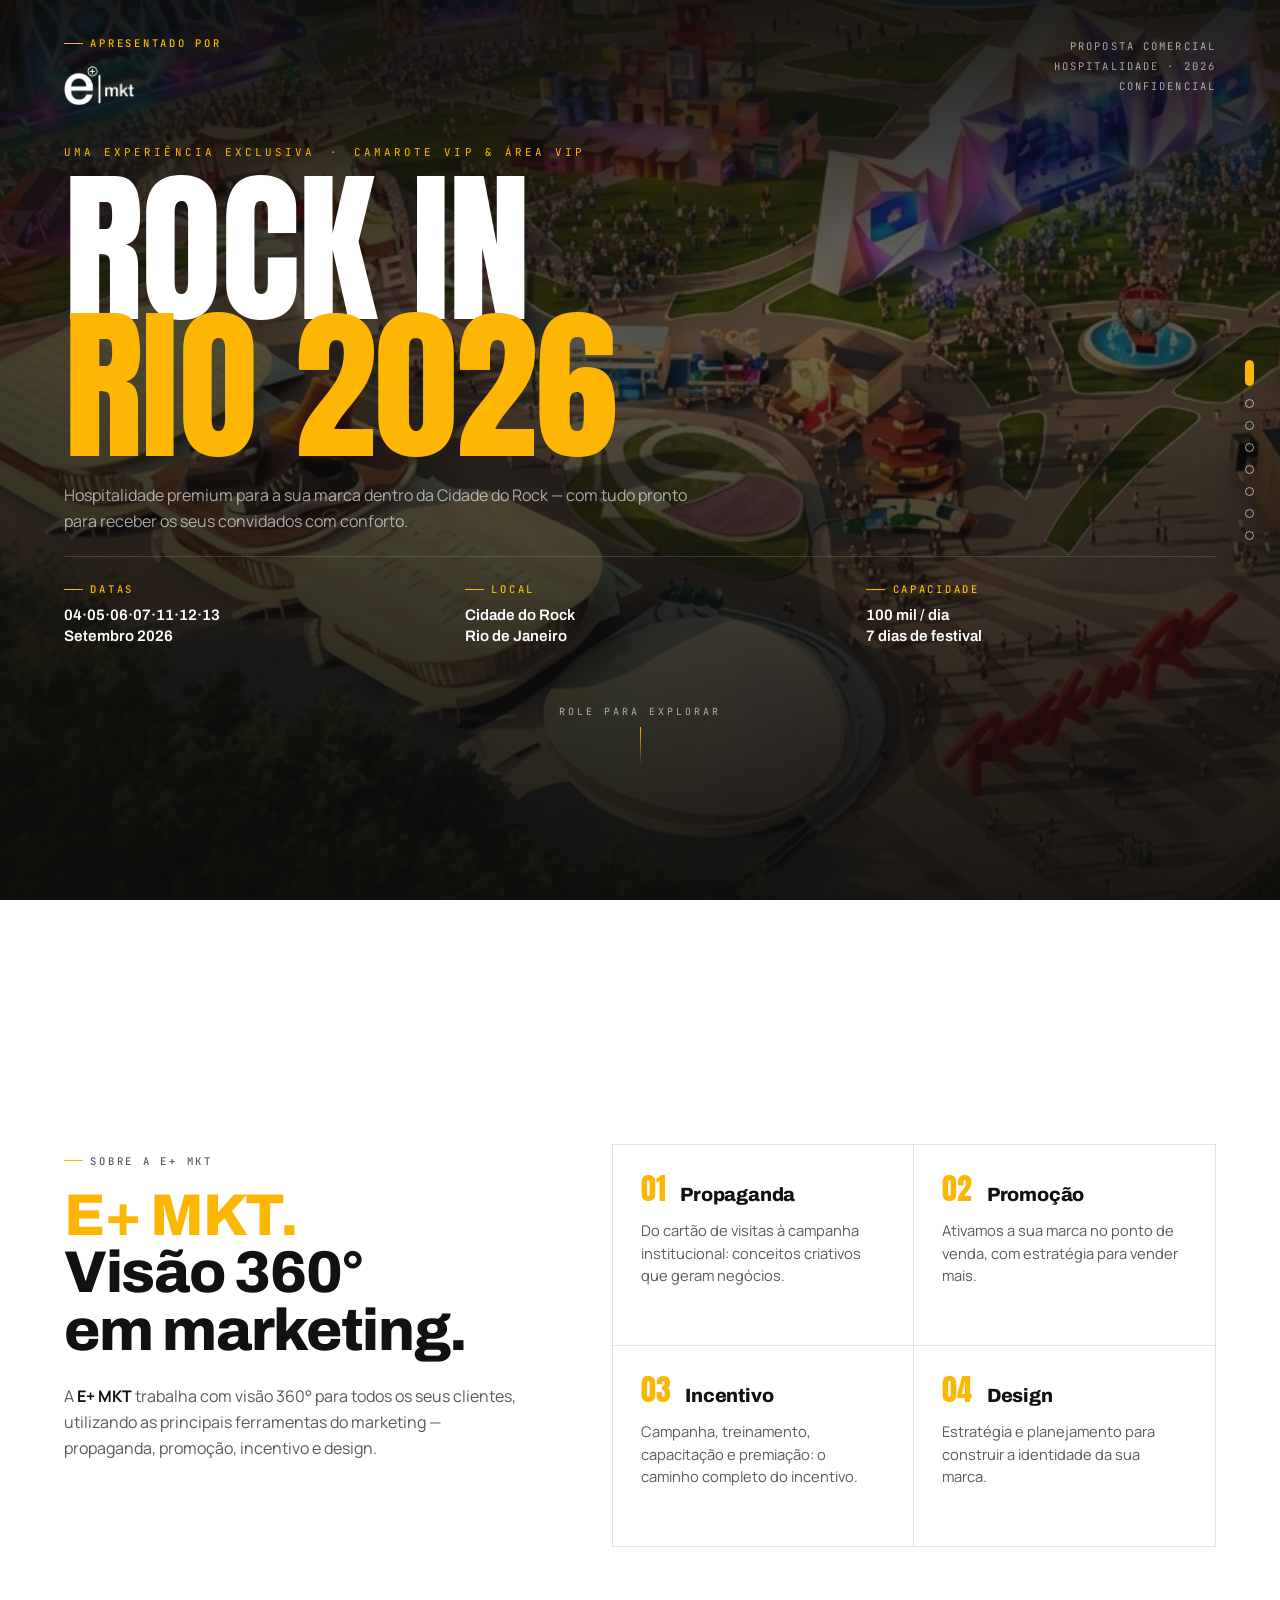
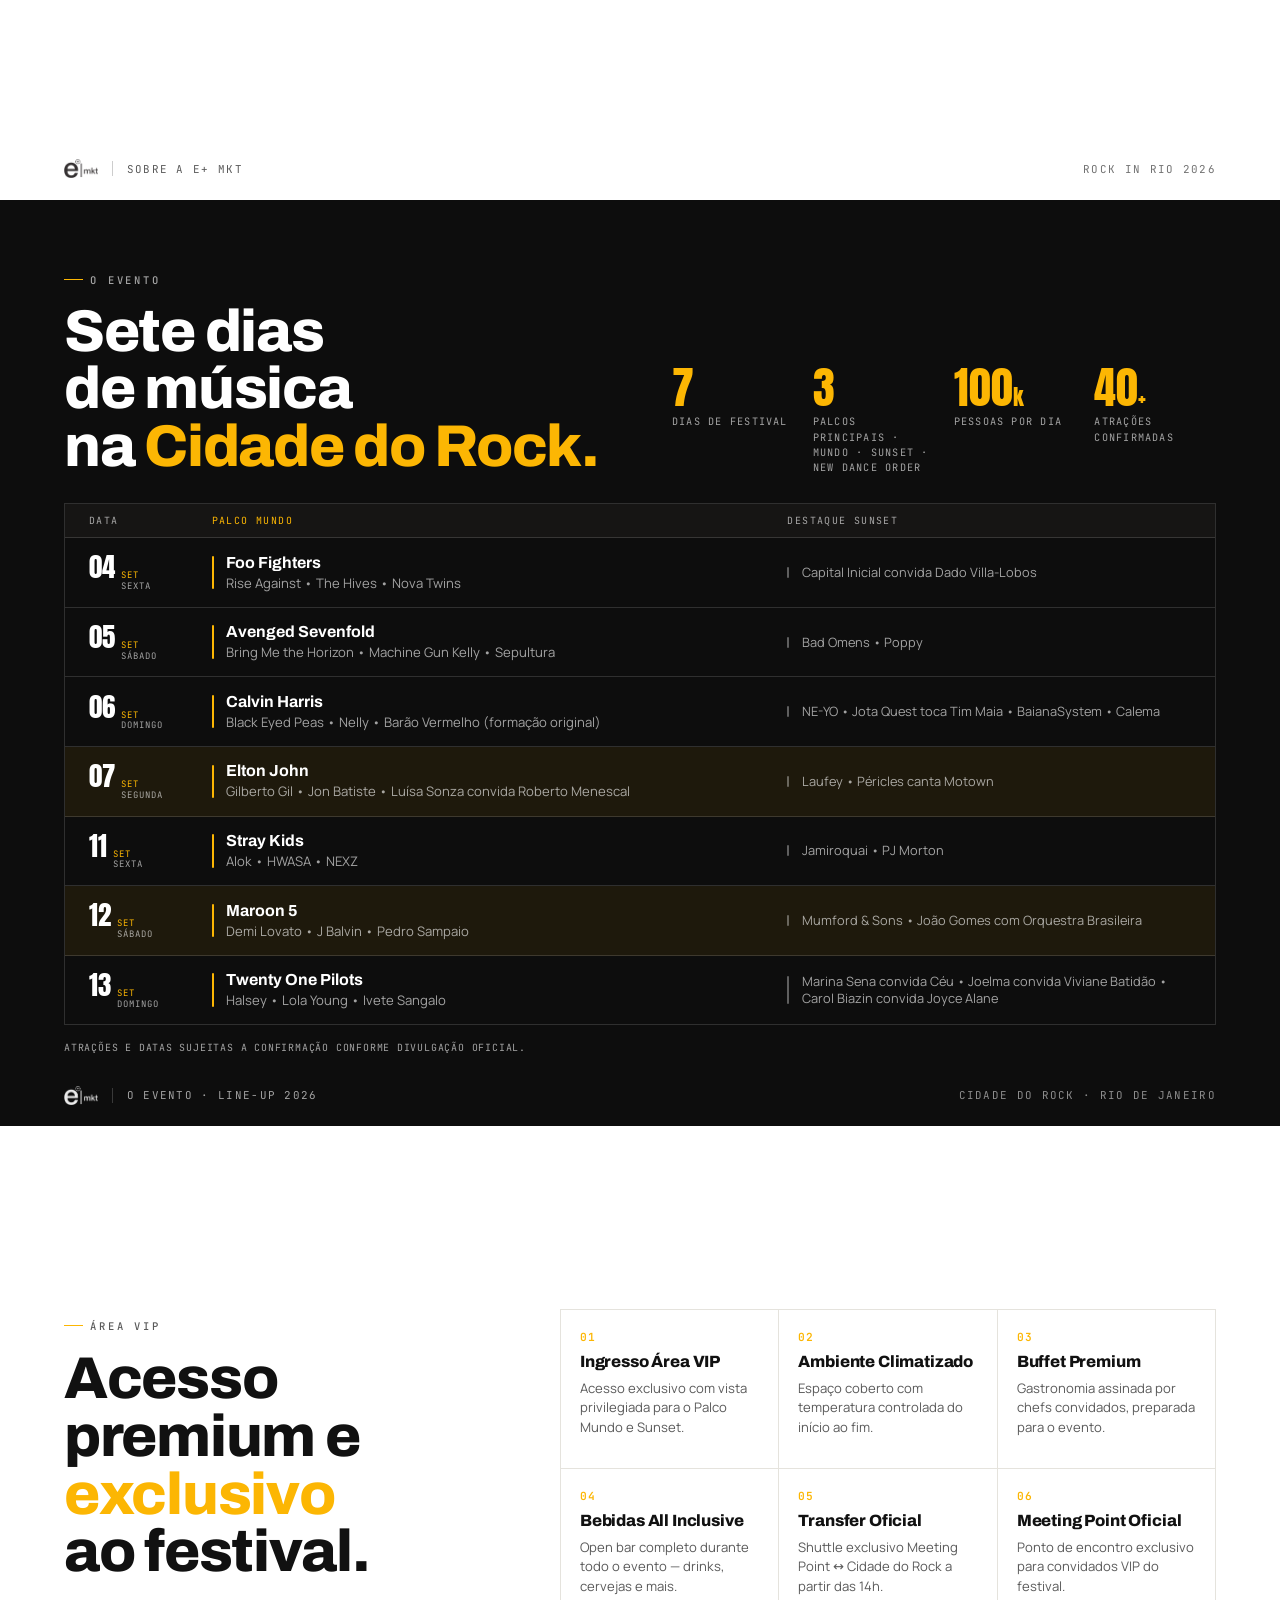
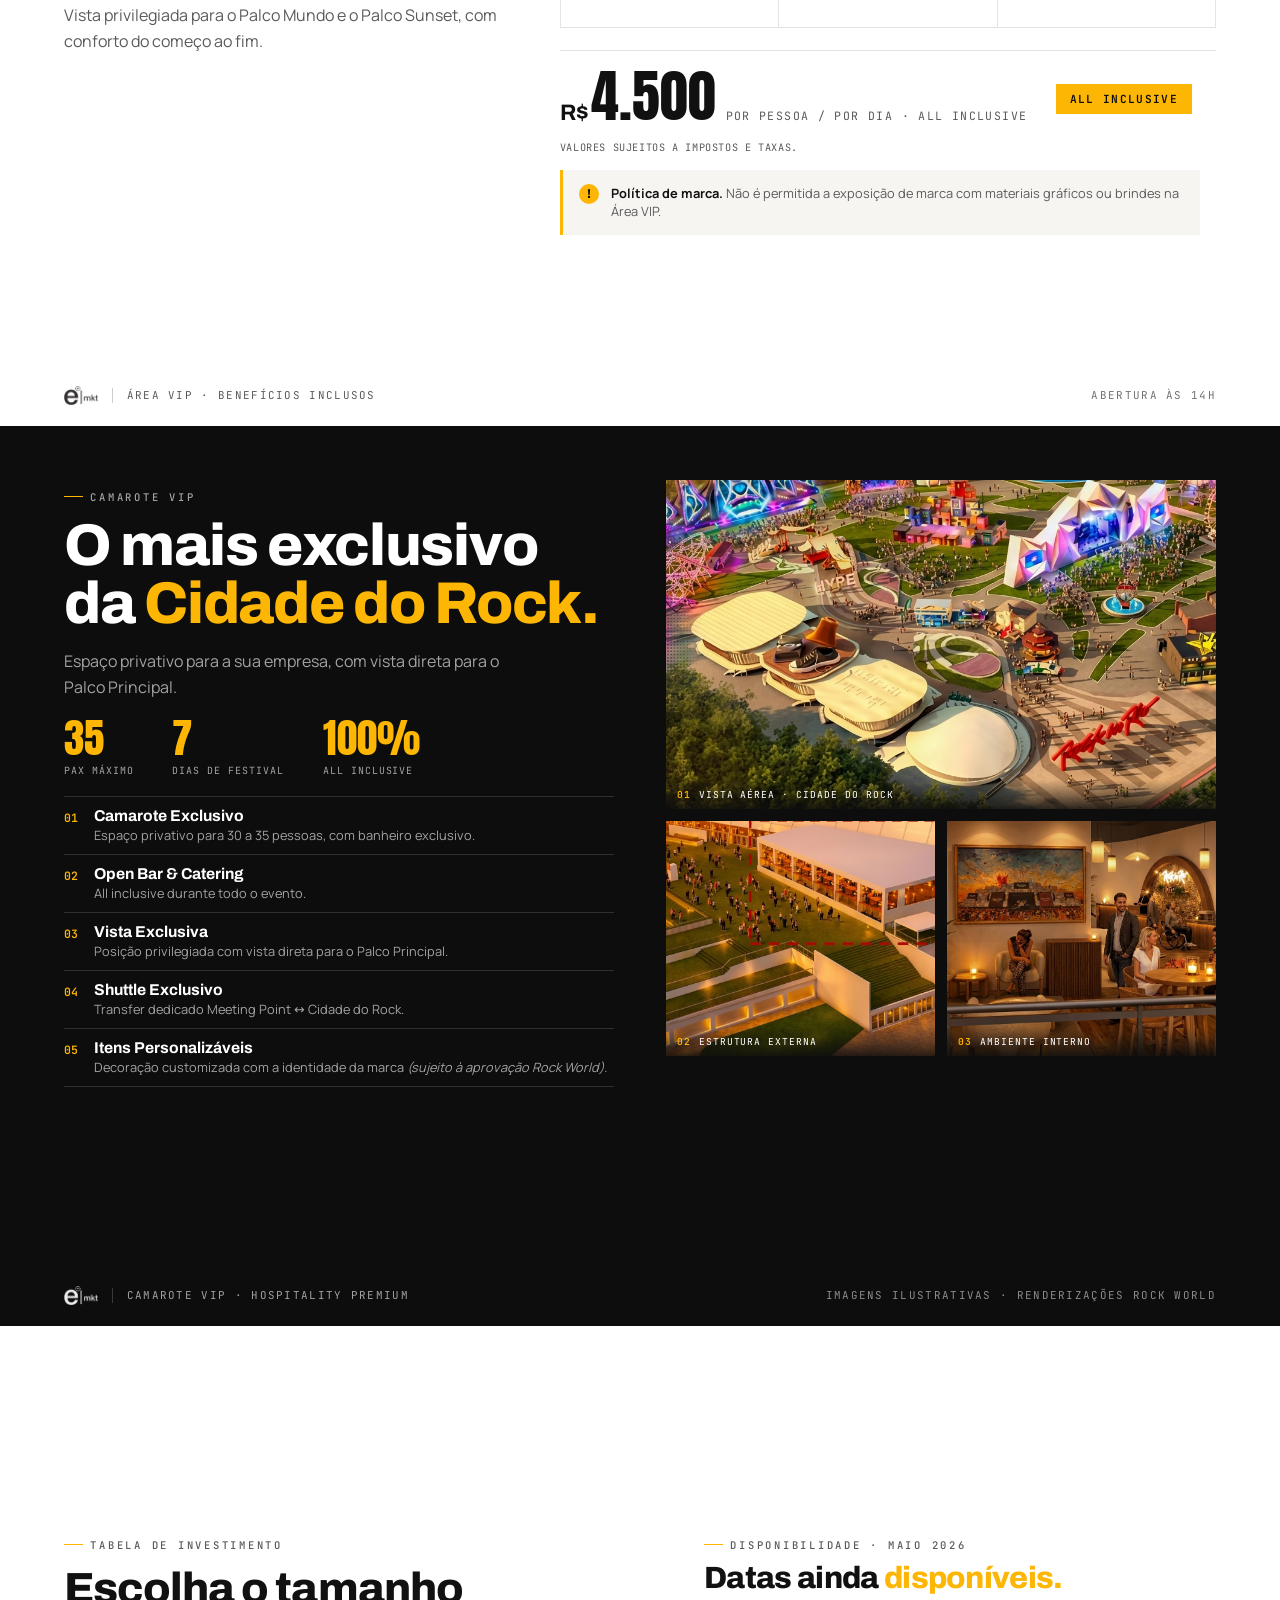
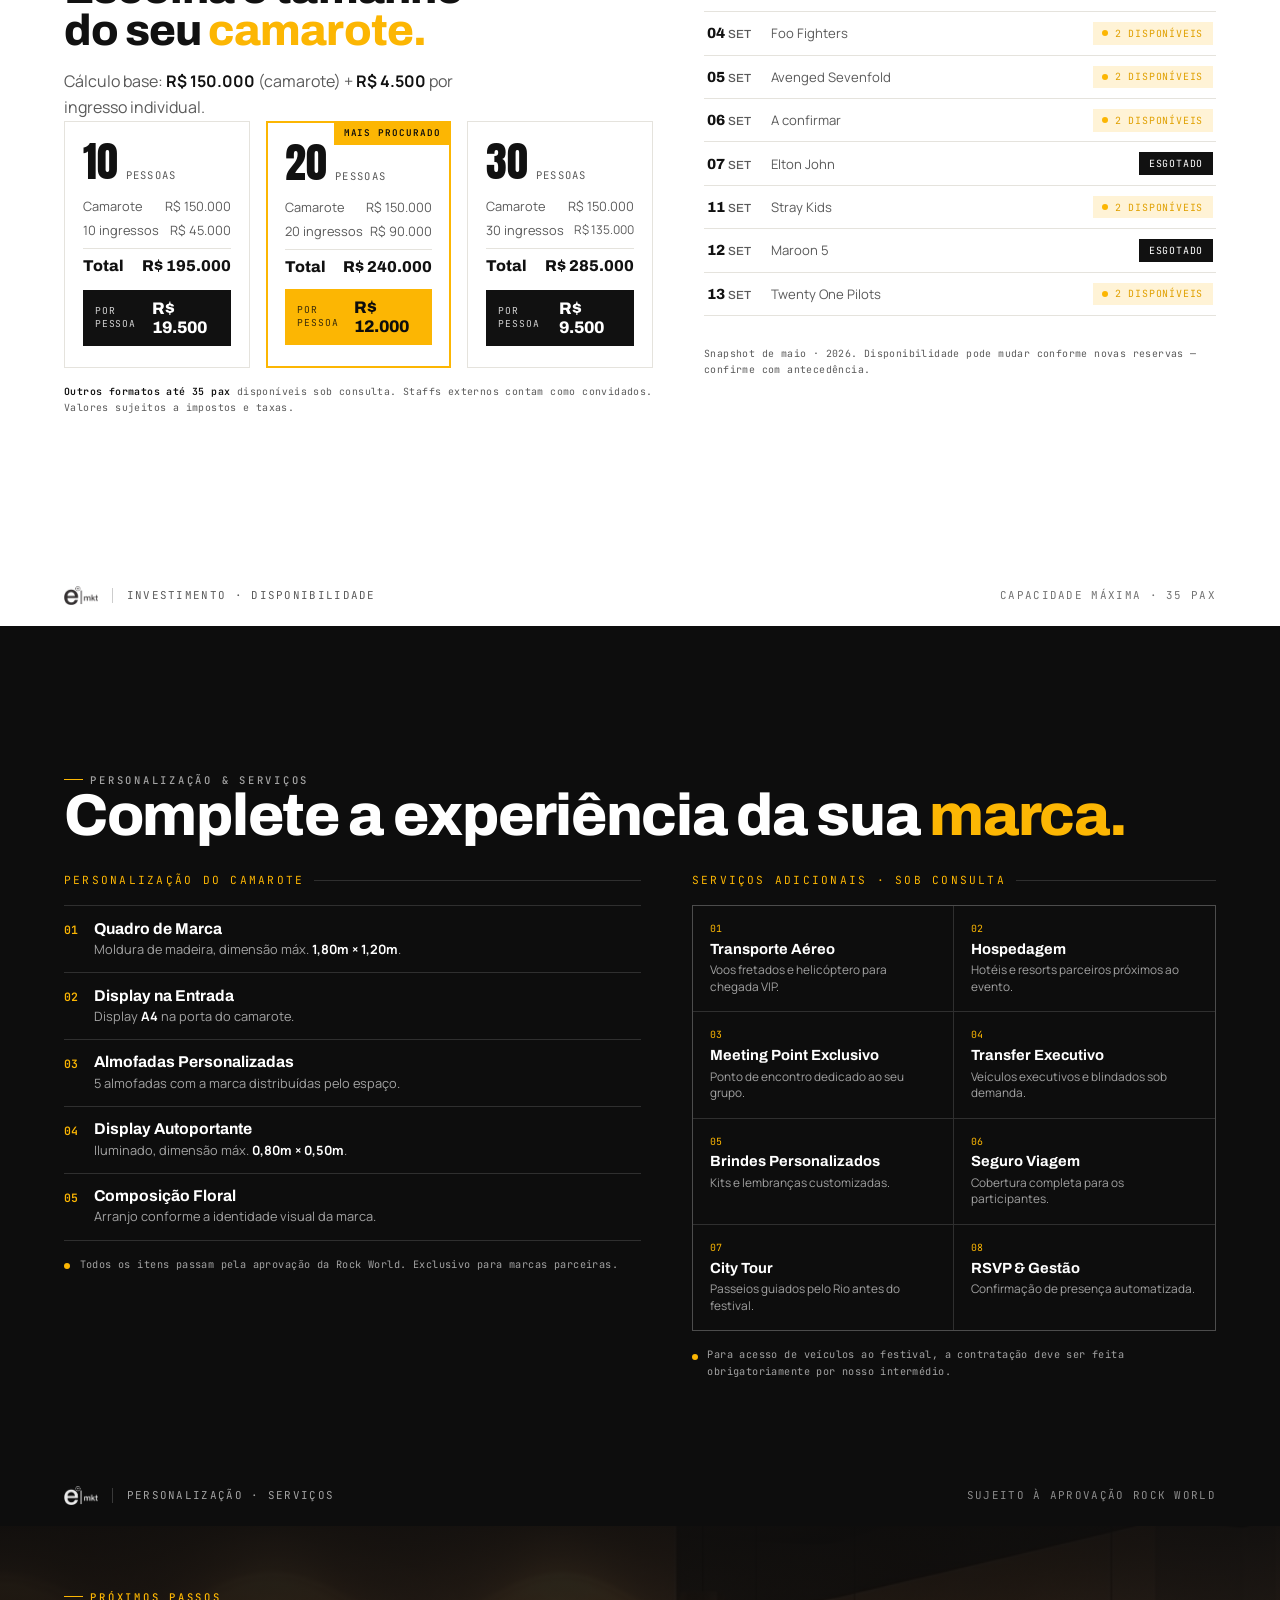
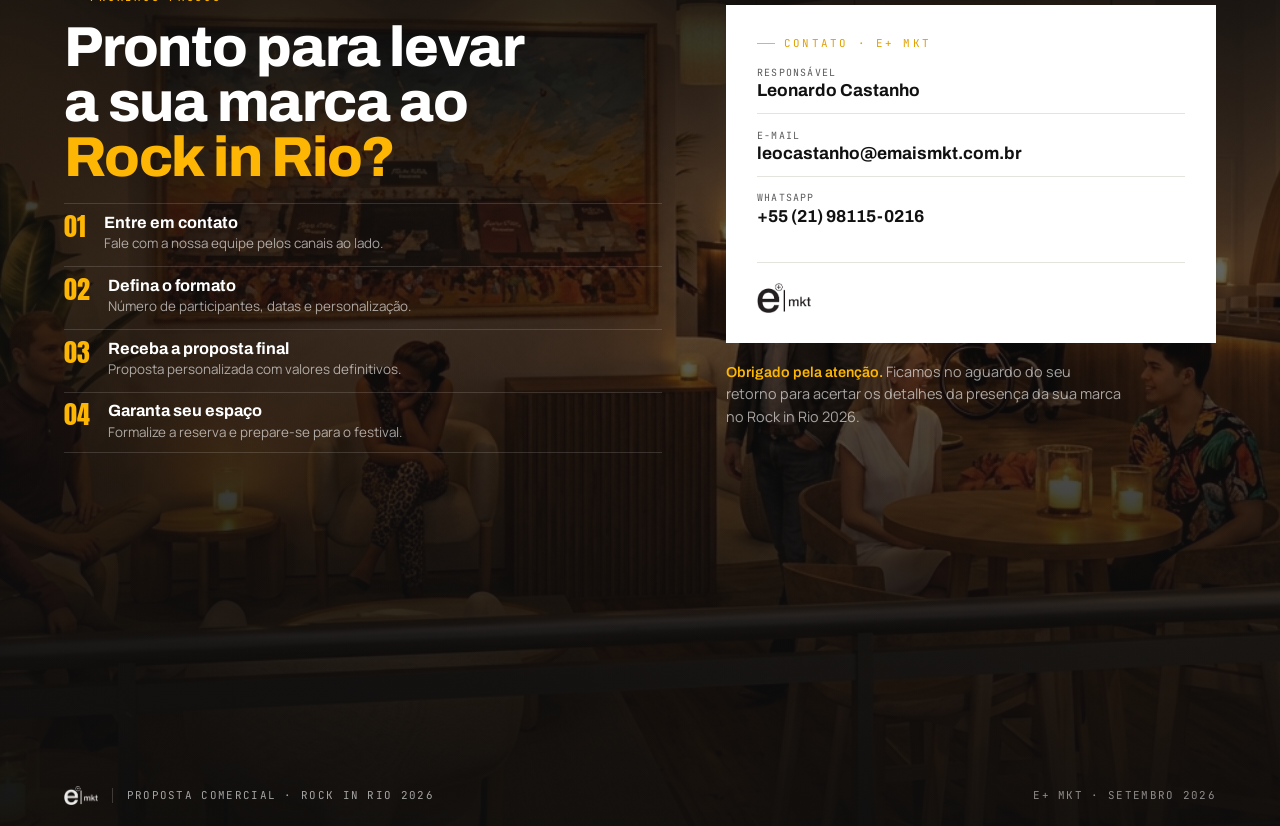
==== commit 7ebaff4d: "Add files via upload" ====
--- a/index.html
+++ b/index.html
@@ -166,7 +166,7 @@
   </script>
 
   <script type="__bundler/manifest">
-{"218d8d00-f533-42ee-a8cb-2b163526ef70":{"mime":"image/png","compressed":false,"data":"iVBORw0KGgoAAAANSUhEUgAAAJEAAABQCAYAAAAZbJcyAAAQAElEQVR4AeydCbxtUx3Hz0NC5shMEYpnzCwyJFSmClFEppCQZM5QSJHImFSGBpkjItPzUWZFMjYqSYMG0lN4fb/n7bXvPufuc85e+wzv3vP2/azf/a+91n8N+7//Z+01/NfaM9SG/G/KlCmzgeXAWmB1sDgY+vse5GMdWmGiKCrMWQjzZwnuhN4Dfg7uIP6TYAH8letSAkOnRCjG/OAi5KLC7A19DbgcfAmcAe4GE8Ep4BF494RWrgsJDJUSoRDLIovbwYfBbWBDsPSECRN2AAeB/cC7CHsj2A+8DM4l3VlgAv7KlZDA0CgRSrAg9381eAs4EmXZENwGVBSCRhxhzwFbpVUInQRssU6GVq6EBIZGibj3LwNbosNQkOPxpw4FszN9BnT/NBAPfH+EbAl8xdlH2hp/5SIlMBRKhHJswH1vD65HMT4PbXYLE7Av2BE0OPj/RcBeYAo4lrxmhlYuQgJtlSgin2nNuntSgRMT2kxeSQJUlMQ7QlCkB7k6F6wI3gkqFyGBca9EtBxzcr92lh+G/hjkuaA8r+ZFJmHfSah5Jd6KFJHAuFcibnIxMD+4hxalriQo1nxgFbAiWIY4AanNzvVEsAJYCeh3CsC4R/j3AlgNVC5CAsOgRK9P7vfphEp25t8DwNfU49BvAd0K/HOy8SGok5D3Qe0vQWrP8e8fYF5QuQgJDIMShSH8azP3/Wf8T4KfgvuBigSp/Zt/hgkVSfoSYboZ+SdC/[base64]/so1fklsJ9iv+UJ/L8AD8BzI/gK2AVovjET4UXceTDZ3zmOdG/AH+VI8yESbAwuRSmtI97KFZVAT5WIhzEr2AJcTAVUFhXH1XJHS+sR5lDbh/w6/LMmcJ7HEZIr65sQ9nHwDeDDvJ+8PgccVRGU73jwvybmM8Dhvgpr3lymzro4q/2xNCTxkPe6eM8B/wRHgcpFSqAnSsSDmAscSNk++O9D/WWrGHhLO1shZ5CPIAdbqespo+VsMoqkqcc34d0M/AheFRZvzY7288RPAg7ra+EPHuv5Q65nB7sSb+uIt3IxEuhKiXgIMwHtcZx78SEuHVN4BK8KFZRDZVq5Rdo9CNcQzdblQep2JlgHzANmBvbJFoVuBzQVscW0T7UVCnQlaRscPJuDo8GhQNpSiRsSTmcXpZUIoQYzCtecfI0MSnQq092UfzxoeG2hCC8DF1rfR2V+C/YBjrZcrbf/9RuufwcuAeuDS8FqpLH1xDvKfYCQY4BrctIt8FeuSQKllIiH9wny8eGsA50WzpX2wyl4EnVZDtrgUApbFVsrFe50IjX1sM/jnNJ1XB8KJsK3HfgV/lauvozSKrIKnyqBKCXigfk6+DpJTwMNrQDXGTcw7+qUpL20NkF4RxzK8RK4AewP7FQ7uegk4xZcnwRcKxtJUPlKS6CwEqFAjqL8he9aurT+JJyHbC+nfrtBWzqUpt1EY8t0VURnCRRSIh5QUCBfD51zHTyHHe/zqKcd68GXPp2X2FGJeDA+oAuQ00ZgLDtno8+mvu8fy5Ucxrp1VCJu+gugF7bHro47YnJo/T3ytG/lvI7G9ZpkaKZKcFfOVfjzUSQXXbvKqEpcXAJtlYiH4dYbJxGL5ziaU7ueTxG8Klievom7MLaH7gac4FNB1yTOXRrbQlWq/0HLOhdhv0bdpWXzqNJFSKClEvEQliIfJxAhpZy2Os6rrIGynAIeAi/m5UT4q+AZcBlQqdaG7wZQ1q1EwhNA5QYggZZKRNknAVfGIVHO19ZxpFgThbgWeM1l6jp6SHM/sBPvZGGu4nXMpFbbhx+Ca3EFWCuWbiSQq0QI39agTAfVB+4E3tEoQTevpPo9kcfZeN4N/[base64]/1ailI+WSFMlKSiBZiUatVe9QD7n0Uq0WwkvkEUxFsrRlMNJymIJRrg2opUdtdo/El35upFAqkQIeW4yclgNKewcjZ1fmLsAYwEWX2mTC/BlWdyT9p5sQOXvnQRSJSJLrQFjjctuoXXQ0J7kg3GUpwmHtkyxBW4em2A88tMYLAtWA6sCad9n7rNKVMb089ppJGgNy2KLVqhuUIxNN974fd3fS6Xd+St1gwSX/XNZJbIliinJmWjPRYxJ0yteh/yxefmL1KQ3Nt10zU9rthu4DlwKpK5vNsikrkRE+gtNd0c0cLS+cL/7QDrUOVWw3GdzwjsFuQjciaeKb5SAPzy7As4fSpdvjK7V6kpE4JLAXyqksPMUjucLc/eQkX6Rw3z3msXmqkBi01T8jRIYZSEalEgzjEbWzlcasXu+z8q0ZJ4FNEhYX7f6dK5lI4dnN4Z7boyprkpLIAh0iRI5rEGacDyLNkP9R60WynBHa+ykKNWtLcS/2BaXJJXLSMC+cOZy5HWmcBsixsHFhBJ1VIHcwl0iabEktMoTgCexuWlybfwOs+uWBPjdRLkT9BxgR/[base64]/9eynS71eLQPGfL4oZKLQ4cQmtO0+4sA+d+rkARPEMgL7+2YaRzUdo5vmwZKsSmDFo0ufHH1jaPbGRQIpcFsuGVv7wEmkcvnimphYMP3BGtrYvbslWU/zQV41Ztl5FskdzUIK9mvp6S0jyloSLYOjVl0f4SBfKQjGvgcloHUnc3839zFCgY/3lwmOuUtpyOhIlOnfUw3FZKTA5KlHIMuccHXGZU141Y3CnsYaI+uBV5UHuCw4GvKF9n2bx9I/[base64]/ojKFDXmynMMyhRq1+JPK3wIJXwXboldDzAjqMbJh0ttbqnfoU3d6Cz5TR3Jdq1lL6Os2mL+D8Lk51wSOpUrJ4dCxSUKJzlnJZSwGMHsABbxdJBAo7Esix2/rPX3fpnycnA1+DpvOZ6MvEalMihZ05ZbYP8TGZeBdsmqiI7SqBZqTomKMDgUoVTB3/N8GrRcGTmurQ3KFG793CrzJ3ldujaKr4KHzsSOJguhzPNzaO7g2iNPHawq5oGJdKs4r+RObkO1a+DPiOrUrG3kYBzPqcm8W6Nd4Iwuaw5U34qitTVay0okTOUzpCGzIvSMpsci+bdS77pOS9NZOv3T2vk6M7llfp18s/XmmtlyWU8qSsRmTt/4lR2bA7VgQmxEhs8v61NWirP2s9OuIyShuHxteZ6HN5Rrrmj7/JNA1NdiZIQD59KvIWJ5g5drSYXLinDSPM7A/Dkfj/foGlFJ+wM/w7AUUkmp+nW65cDsoMpF1xbvdaa59U0RVkIWc4I/ILCjFkl8uCE2H6RWtlsKjCIJ+NGRKfs/UVpWtEJmmb42YbmX9Ug6jrmyqA1UoGaR2Zvo6J5B3k0bwlzzsl+lbPnzrYvmyoRGbufy20m5BXlNJyykx2VqEvmXUjvrwdS2N3OPXY9xV+gtLwhel5Ygaz6x4Is3ATqqy1byMG0Lm6lz4bdwoUr95DUOSrXkM5Z8IaWSA5/3dIYOELzFPuYNKV5uUlfn2WOQW4WWOk6dEhoaxdmofXLHqj+ZoS4kCbQZr7sdUgTaDYupA80jyfwH4InvK7kt/90MjJOba5Qtj/A4/E8miTjHe3SliiJuhzqd1AhUc5vX9jLj0pUklmbG38JMck1ofB1HZOmFC9C92H4pUdt0B29inZrZ2dQkGdWyi/1CwAE5TqtHc1PyL99DpfzQcYFaKGYw1bzwzm+jgKf1ANT96vVanVzXmjdcU834fH5Gu835T7ItdaXLp08MQMXqYNZYatIaVhBj0sgHrYZ+3ALZj+VjV+In7zyAU0NKP7fsyDDL25Uql4HIMdHwb3AYwPvgzYvsqZFEvc0uAfIK/WXn8ZnPfC8AMxPXvNXCbIsKsbj8BgXeNreN7xPgMBvGq0InApozncyfMZfBfUooauhd4KXGpQoSaUVnkP+5LIw0YBJ4/O+9I9QID+tYN0KVyhhdMHVrcXJZUV6LYFRSoRmeeqro50yZXlg+k088NjdtG3LIj9tlDUndTTYljcn8iLuyUFDTlQV1AsJjFKiJFPteoO9bRJUmPjevJMHvy+IHUE1FEL6OYBT9X7j1W94NMQXuPAe3E1RgLViKSuBXCXil+sSiBNSZfO1b2SH8T6UYA/gJzsL5wX/ksDpeTdHfpqE7tKARLtjknuJTlglKC6BXCUyOcL3Y3h+XM7LsvDbra4cP4pS+MVEjwTeEf+GYE2wBnCTnF843Av/acD9Wk5muSMia84ZW4cruQe/whibruKPlEBLJUry8aO+DiuTy9LElslT2GzdPMDTCay7yM2P2TkE9bwhP+brx/gcNna7PPEYee8NKjcACbRVIn7JGjE5F+Eq/wCq05Mi7Ad5nnbzLGu5zKtUHSXQVolMjSK588CJJddbDBrLcEvONtS5jEXCWL6vMV23jkpk7XkonsaxKf7mxTiCxoyztdyMutqnGjOVmh4qUkiJFAQPx9lRTSndnWnQWIL9qvWpY2qANZYqN+x1KaxECoKHZD/Dz0+5cOdMsMHTEu6bck5rY+rmtMS0rMt0W3aUEiklHtYrwK8xugjYl295WE4B3ArPutTFveqxdlAk2cURfwAAAPNJREFULeRcTJXR3RLScK2/QiKBaCVK0rnQ9wgP0G9muNThGTxB0IGlH1SzBveu+wlzW59+v740ZNNuRiM4qXNX/bivcZ1naSUKd40i3QqcA9KU4DTCPZIE0lP3FLn57TPnkDagvGuACkVw/xxlPAseA650S906nimw8iqBrpXITASCfgAcgH8i0DruaKidcLcjtdtGDFuD89WkSYongh1LjKv3y5H3PkAzhb4rD2VWLkICPVOiUCYP+kWgKepxUL+a6KFKLn84stOYyU9h2TF39lpF09ZX5dNOyPN25J1IWk/tcu1rEv52+9ND0RWdRhL4PwAAAP//UoD9VAAAAAZJREFUAwAYO8IXce4uZAAAAABJRU5ErkJggg=="},"0ef446e0-249d-464f-81bf-f1f8ea1bc402":{"mime":"image/png","compressed":false,"data":"iVBORw0KGgoAAAANSUhEUgAAAJEAAABQCAYAAAAZbJcyAAAAGXRFWHRTb2Z0d2FyZQBBZG9iZSBJbWFnZVJlYWR5ccllPAAAAyRpVFh0WE1MOmNvbS5hZG9iZS54bXAAAAAAADw/eHBhY2tldCBiZWdpbj0i77u/[base64]/FM1tbWUGwEBRpcv/[base64]/e/fRthdxcVJ6OoOf4rG7d+6cTILiGwXR3j17zKXAhRnqDQ3Oz8//1/Y7IXeM0W1p9lEPf/vm7b+2X7pwQU9RVo7dX10jNjU1lU4Cg9hC+69zuoaGBsrdP+8upVCplHkL5u9WVFT81z5CQjSWuLg4RYzB4AC5/tf2GbNmxVpajT+ek5s7JPDGDUuSKROT/zyIcrKzpdJSU61UVFTip8+cGdpa/ND42WpuyNbO7gKdTqc8fvjIioTFN5YnioqKUoXISmGcpeXNXr16cUHy8MED+bTUNFURERGWqKhoTVxc3AAECKuhQfLqlSuDe/ToQQULRhMSEmJNnDwpWVJSsl5LS+sl/K6ora0dRsLiGwMRh82Rq6uvp/Tr1y+X56pOnvCZ73/e35MpIcn12QAkirS0NKWurk53m6PjCzabzc1mi4mJ1Y4aPUoLQJQJACxWVlEpiX/xQhZ4EZ6PRMc3AyIOp6HRWYny1qn1USvQ0x3ySkJCogKAxa6urpZ89+6dFliaSm1t7RRhYWEEkRBYpyoROr0WjwGACdXDAutYIsLCJDK+pWTjjevXNWQkpTjWFpZX68Ei4ToABKWmpoa74O/bwcFGCjKyHB0t7afZWVlcK8TbjlYJ93n04KG6DFOK5WBrF0RGXN9YdDbMyChbTl4uKT09fXRWVpY0rgMuxHVhuPB+fyjyUDl0uiiFRqM1bee5wPt//WUMfIimpqYWSpqWbhidoWUoKCigFBYWihUVFcnCd6WbgYGqd0JCVMDN9IT1PWCdyPv37wmfW1lZucHQ0PB6Xl6ewllf3ymt1QhbfH4kQMwpt27dXCoGoLK2tQkiYdENOBG6i7S0NKnoZ8/1noSGGuXl5uolJiZqgAXoCZt7wCIBoMHoiCIvL18PJrEC3EqxJJP5ZuDAgckDtLSejRgxImLIUL0UiKQahL/AUZavWulz//79/ztz2ne7tY1NsImpaUHL9lRUVFCAQIP5/XeUf8DTc05yYpIFHHfZzs4uloQFMenQKn7G69eMOyF3LO/euTMzNjZ2bGlJiTK6DgQLXVS0RQJQ6ENBlM1uFmmxKeBSuOsAOA2ycnIvB+no3Jw2ffolG1ubF0wpqVavvWrFinXnzvh56hvoh/j5+09V11CvbmZpmM+ePTMA91U60sQkRrRZW1ydnE29jhwJQUJ94tTJEQ4TJiSTsOgCEGVmZEj7HD+x+MrlyyvBXfUXBd4hKvaBe7Sd8X+wIDW1NfirAdzWvanTvvNcsXLlvU9128jNzaXMmjbdNzYmZmF/La1QVze3xRMnT0pp7fRYHvHcu2+O76nTx2pqqiWdXF2mbnZ0DCAhIWAQ5ebkCHsd8Vp87coVJ+A2qugu0MJ0hmDkhS5JZ/DgkDU/r3GcMvW7mJYgzcjIEF62eMmhiPDwVQwGo2bU6NGnrayt/MdbWSUqKCpWAjejxcXGyoOLNTn/u/+qnJwcM3Fx8RLHrVsX/LByRaBoC2u5w8PDFh6Q4UDMa+H6oqpAul1cXe+RsOkgEF0PCND3cHM/AoozkQI301ng+aixEElhWF5bU1NnP2HCfo+dO3b0VlWtbr5PdXU15aDngSl+Z87sysnO0UbXqKyiXAMALwDLRgcCrgj70AAwHF1d3Svbd+5wNB87Nu1T1xs7Zsyp6OfRi8XExLjX1R0y5PCjJ6FrSNi0E0SoJMfNm3+64H9+DyiCgU9vV/SOrCivoMjJyUV6Hjq40MbW9mXL7dlZWaIQ/ZmHPw23i37+XA+4liwAqkFRUTFXb+jQx2PMzW6Os7B4CcS91WvYW9v4ALdbiiBCrqajo3M45N5dEkTtAVHqq1diSxctPpqUlLRIQkKC8qmKuCAFXRws75evWLHQdbt7YGvJ1LKyMvzE/[base64]/2gZavMLJGijkNdvR04NHDgw8/u5c6NI9XYDEDk5bp0b8TT8ZwzhiQAIFYrgqayspKirqz+3sLQ8b2wy8q6BoWGquLh4lYyMTFNKAHM/WPgES9czJDjY9K+79+bGx8fbAQEWQUARvS4ASdrFyfmk9sCBZnC9UlLFXRid3f3zT81F8xeEgTIViGaecfQFhNLRy5Yvd5kzb+5tCMVZ/B6L+ZibgYGGXod/25kQH28NboqwmwOrRgEAHb124/pqjMbaKmR01g5iXfL+PWW7q9sv8JUQgLD2VfyumAWWZ/uNWzdH/LR2zS0iAEJBhU2fMePZ9Vs3bX5YuWJVZUVFVfP6Gj+CnfLBgq46/Ouh8aSKuwhEZ3zPTE58+fI7VCi/goquraurcty2dcZJ39OufTU169vTMEwC7ty923vdxo124PIKiQOJQfE9dWp7dnY22U1R0CACEi1y1td3qwSBXBC6xKrKylo3d/fZG7dsvoaWoKNk05bNDzZs2jQVXFQZIbIHUV9BQYHx2dO+c0k1CxhEF/[base64]/vxi76JLSySBisVnYveN7OoFEH4bSI01MfKxtrNME0VhLq/GvLSwtTuN1+RVMXMbHxY+79+fdQaS6OxlE0c+e93gWFWXDb0TGHSpCo1UtX7nilCAbPHHS5DNg/[base64]/1X4F/idGpLxFRFiEQhNq39BCby+vJWajRgfbWdtcHmdmHrxuzdrpnwRRemqaSl5e3gBhPsegY/ZYRkamQF1DI60r7pXR8BFpPWRk8olksfG/hT0JM/ja+Qk+ME0LDRZK+3qf5ubm6kc/f24bFxs7LTY62jb11SudT4IoMjKyL/[base64]/PhGty6uvq6h0mTowB/tjwLCpK5sb16w4xz6NN4QGQgwizFkLwF7YO9oG2dnaJzUehJMTHy8O+kyOehhvBQysH1rdOSloqw9rW9m8HB4d/gBPWt7etgTduqGVnZalCW1iNY/okeikrJ7JZLJHi4uLeOLAzPj6+Jy8C55aR8gv6nDxxYjC0h1uhnz5jRlwjiKjyX/tgCLSepSWl9JSUFOYwI6NOu05ZeTnN3dXtLLhafXT78FmspT2wz5PQJ8Yb1q07BeBSa17cxuAg4No1j7EWFp6+fme3woPJ2bply+Tzv/t7VVZUKDevIOC+t4NvOx46cPCR+w6PhXb29ultbecxb++hzlu3BcE5ufMlIFcEahJ9xNvb3HO/5/7kpKRlGK1zJ0xt7GGK7c7Jzl7quHnLUuw7htHgaDOzITxLJPUt2GGIVoSAKIp3KlipNBw0wOWNuDCZzCrf06cdwp8+9QGlSKLCMDDBpxqVghYALJDIg3/+2bJp/[base64]/s3La9YQvSFNHfHO+p7RdNq69S9QZh8EHQOsQdiTUAvY5EPAAumgBQKAqCKAsC/8oEGDbkG7ZhuPHFnRCArKhT8uOcNXZwQOAO7IUS+v1ch/sf/7UH1976vXA9ybptqDfXjpzG8i5MVJQllsVqVAr8nmjq1L23vAc1FzAKEsWbY0oGfPng+bSjigFABRxTZnp5+bAwhlwaKFaXYO9ieqeT0YAEiw+xenuOW5QG+vDwACwCKR5g4tNzA0uHI54Np0HoCa80de3/qWqR/eT1zP24dniWraoBCuv/6vCJJS4AC1+gYGAgURdqKzHG/pZ2Bg8K7lNgAQdqVJuB4QMAYVi1Mpa2pqPgWlfnKiLW3tgS8CGq42Vyjji8lCEZEa/3O/93ZzARcmIaGOikeLAoA+BxxoiZycXLuVyANRBVEAgW8uUFZWDgNE/icmD4UnXERcQiIPbppAx6Lhq7Fs7OxaHUgJXKicV75Bi6Sqppb6mdQJoX7m6CaDgoKGFvv57YfvGjxSz2RKhh08fGiBvLx8h4Tkwh9MLvsdhUDGGoufcvLysYHBQdyRsUQq6l0t7RmH1laRk5f7XJ/ellTic5aS0I1G0BQVFHgASRfjuR4k5qWlZUP/unvXpF+/fqEdBiIxBuMtkcwz50Omj4kKwcZ1hWK+pszD56K79goQaLFGS9w06hj0xdi3d99hE1PTMbpDhrTbvXPhaTLKNLe+jn/X2Fi/UqirqxMjMdDpoGq3AAdiAR88BYaiiGeNKisqDFycnJ06wovQGklOKodCsCKelycf8zxaltR59xbsPDhy5MiNfz96uBQszwle0Rr50uNHj9ZD1DamQ0AEEUs6g8GoI+LSgAxKZ2Zm9ifV1H0FE4k2djbOEMYfBBJNcXFz/QWIfDzP+oB1Ejl08ODBF3FxEu0GkZJSr2zgRRlEK/LhT8OMSFV177SGvLxCJO93/wEDyubMm7elqrKqiWQD0NCtbWuPW+OCSKOvRi0w9RgiHbYwsxkTHTMe0U5Kt5aP+jyv37ghaKj+UF/[base64]/xNJQPA0ANFeQd6IJ6Ghg86d9bsCoSqdnx6ZGN6C5UxydXMnZ8wHAX3lzp03zwl05ysjK8tza4bO25y2Xgm4tq15Zz+6CD2lOYhKS0r05sycFQ/gyQf6I3b52lWHpmzz6DGjX/ZU6vmMiG/EavLTsPClycnJ0oK6AQiI497eC+GJwqeA+9KXLy2YxzIwNHzYR71PjQCaSBVE2N5eWfXj6jN9NTWDsATCc2uhjx5vBGCZNd9vnKXFfbjn+bx3yTW+cFC2qKhoIHgEjQYW63/jSXoqKWE95QrvpHwRKjCF5eVl/T3c3FcL6s8HBwX1jYyIXIQA5lfwBliOtxTIK6jA/HMqysvZWCGHhVNeVoYZfc5ncjgcLIbCvmz8rK6uarUYXldXSykr+3Be3Leysuqj82JHsfL/XZt7Pjz/p87VS1mZstXZaTNsL8XZVnB/DoUj4uG+fX9cbJx4M6uV4+LuNpcpxUwsLeHux436ECfIq/CaH3UFmb9wwVVQkjMgrge/HfcRwX/eubPF9/TpkEWLFz/v1JwHEP/jR73dwPzynZ9qLLxmWlhaPhAEiCCEZh895j0P+w/hq0PhkwpWsNU3Fy1cvOgIeIEAfOkxq6FBSFFJKa+1fSdPmRLbv39/I9iXg6Nb4VofTUqgoKBAOXHSZyn8Zym8Njw8NM1+/VodoWzv4JDw+3n/4cBtcKQPF7zwXURSUuIjXKxZu/be1O++M3geFaUDhkOV8qH/GVqbApXevVM+mrMR0WVvbXMS3NMSIrOkNU4tHH3x8h+WI4yNiztLQRt+Xjf/3NmzZ5kE+nY3TjrhefV6wAai1yPnbCQQ4vMEb9aSH5Z51aPdJCBIzMBK6Dtu2nw5Jjq6U/jROT8/84sXLngRncENcbR85YrTpKoFBCIUMFvRgwYP9iMymRQvdExJSRk30d7hXuCNGwM60oV5ex11AIBe4/VRJmiFzllZW78kVS1AEKE1ct3uvguURWiyTXzq8Vg4btjKH5aHbVy3fnVhYWG7yvtJiUnM2TNm/uLi5HQdIiwZIq/DwrbD/oWrf/xxD6lmAYMIxdzcPMPGztaZyAjT5klIAJMsuJ8j48eOi9q0fsOyqMhIReRNXyqrsPGNQBAp3AkJ6btuzdotUydNinsSGroJZ8onOpc2vspq3oL5bhCiZpBq7uScRmuKxfBwgq3dxZTklJmSzLa90wOBU1lRicNmilXVVCOMhg+PBJeUNFhX903/Af2rMPQFEXn04KEUuB611+npgxISEoa9yXujD5aEwRBntOllfBgg9O3bN+DW7eCpUtJtp2gksebTcLS2Abto7jvg+eOShYu0AVB6RKadaU64paSlMJcgCwCxSUpMtMG8Aq3xhTBNYGto4LofvIYInU4Rl2j70DAELixJbh4eK9sDIFLa6c54MnzEiCJXd/eZlZWV2UQnI//I3AFgEBySTCaFCYrF3BImC3kLrkeFM4CcEx1f3xJAtTU1hb/s2zd7nMW4fFK93QBEKNNmTE92cnGZXF5WlouZ365+2+IXAFS8Z9++KfMXLoghVduNQISydt3Pzz1277KGCCmFaOjf6aQOQI18pbqqKnvP/v02AKBQUq3dEEQoK1auTPC/eHGMrJzcbayfdMWUMp+S0pISipKS0mM/f/8x8xfMjyRV2o1B9IEjDc+/c/fPCZOnTtkM4X9VTXVNlzUck5BA+Ott7e12/XHtqoWVjXWHh/KYckAu2LRwyLmx2g0ilF7KyqzjPj57jx4/ZjRAWyuwAqwSuhNBCfIyrDrLyMj+7fnrQVNfP79tGhoanTKHHo1KZTcOKWZxP6k0EkVE8kT8KvTk8RNjfz93bnNqaqqlEE5xAdFWR5NvtAKY+wHrw1FTU3sEvGf/vPnzb8l10AjO1iQ7K6snPCAyWOGG+0QTFRUtVlVTKyBh04Eg4glaooBr1wwu+J+fn5CQMBF4ioawkDB3fhtefolfYPHag+Pg0GXh6yKAh2Xp6+sHjbe28pswcWK4oqIi+Xryrw1EzQGQkpIiHhoaOuxZRIR5/It44+zsbC2wJL0gquOrF5m4uHgduI436n36JOvq6YUZGg37e9So0VEafTXIEQHfAohaCvaAy8vNlSgqLFKKiIhQBm+nDKuxQxm+NoDeyMmwMxIW6fDtQXkjTUbmSEtL54HbqCDSp4mUrpP/F2AA1IlY+AS9re0AAAAASUVORK5CYII="},"60197ed1-72e0-44a3-bed7-8b35da2cbc82":{"mime":"image/png","compressed":false,"data":"iVBORw0KGgoAAAANSUhEUgAABFMAAAIhCAYAAACCHvVhAAAQAElEQVR4AVS9BZxtV5Xt/d923Mpdrrvkxt3dE+IkWIDg7k5DA93QNDR0N410A41DgoR4iHvuzXX3cj9VdVz2+sauPN7vfSd31fa115oy5phznarYb7v5avOeu24yn3rfW8wn3/tm87633WLefPMV5s4bLzUfffdd5oufuMd84j13mnfdcZ25+zqdu+Va86NPfMg88p1vm6/d8Ubz0SuuNJ+94Ubz+Le/Y5799/80333HO83n33CT+eAll5rffeHz5qnvfMf84F3vNJ+4/HLzjrNPNd98xx3mW++7y3z5ntvMl97/JvPOWy4zH37rDeYfPvxW8+UPvcV88M3Xm3fcdrl52y2Xm0+//83myx97u/nke+4wb37DJebNuvd9d9+oMb3DfObDbzEfuucW89bbrjDveeuNuvcu8+kPaJxvvta8/Y1X6tz15kufeof58qffaT794TeZu2652NzzlmvMJz7wRvNPX36P+cbn7zFf+Oit5rPvv9J87x9uNf/+5evMD796o/nWJ680H7/7LPORt59n/ulzd5jvfOVu87VPvdG8985zzHtvP8l8/YPnme98/Fzzo89dZL79oZPNJ2/vNl9/10rzzXctM//6vjXmH9620nz2zqXmq+9cY/7jU2eb//jkueaLb1ltPnRjj/n8m5br+FTz7Q+uW3jm3z56ovnaPcvMtz+0xnzjnkXma+/oM5++rVn7y8yX3txj/vndK8y33q3+buswn72103z0ukbzhVt7zCevbzUfv7LZfPyyVvP7T1xtHv7Sm81vP3Sn+eE7bjXvPWuTuXl5t/nOG68yhSd/bfJP/tQ89PW7zR//6e3m0R9+1Nz3b+8xuX33mv0P/4t5+D/ebfY/+C0z+MB3zf7/+Kz5m/T8ywsvMz9Yd5H5eue55ldn3G32fuA/zCN3ftL86PpbzU/ffrv5xq2nSd+LzRdv6TPfevsK889vX7rQvnRbl/nCLZ3mUzd0mfde2mTuuaDBvOfSNu13mvde0W0+cHWfef9VveaD16hd1W0+ek2P+dh13eaLd64wX5BcPnlTl/nyHf3me+9ca77z5uXmO5Lh99683nz1+lXmhl7Mv9x8gnnoi3eaH7/jMvPx81aa95y42PzgzhvMsf/6T7P3X39kdvz7Q+av33/B3Pbun5lT3vxds/HOT5t//cvD5pW9L5jPfvkes+a05ebat15rvv+r75h7n/yteWL7E+a/H/ytOfmmN5iGM84z8bOuNJHzbzLW2TcZ+8I3meS1HzKNN3zMnPbBfzNf/MMW84tnB8yvnzpq/v3e7ebtX/qNuf4jPzXv+udHzYe+86R539f/aj70D78zH/3S/5qPfeaH5gMf/Y559we+ae5Ru/v93zFvfv/3zR3v+7G5/SO/Mbd84o/mts89aN7zb8+b7z82ZH798pB5bM+oeeXIsNkxcNzsOH7IPPXqs+bPf/29efJvfzaPP/B78/WvftHc/ta7zXlXXWXe/+kPmlf3vWgef/kh8/6vfsZkTrvA2GfebCI3fMq0vv9HpvUTvzXpj/7WZD72B9PwwV+bxnf/yDTf+XVz4Sf/0zw+bMzNn/ulWXbNp82X/njQfPmPg+aLPx3VmF8zH7z21+aRfzxgtv1s1Ny48R7T7J5gUrENJplaZ9KJFaYl2meWJLrNp2+5y/zxy18193/2c+YRtQc//nnz8Gf+yfzv+78um/gH8/E3/4/5whe3mwvvfMw0nP0jk7rwOyZ2/ifMLf/0Y/Po6JB5YuyAuenLnzFNl91u0ld+wMQu+4RJXP0Pal81LTd+2bRf/37ztQceMwfNhHn40FPm3569z7zlf/7DXPb9H5q+j/2jWf3FH5r3PHrU/PMWY974zZ1myWnfN5ed93Pzs8/v1hgeNv9z9/+Yf7vpH82/vOFz5od3f9P8z3t+YP5XMv/pF14x77rpt+a0E79mvv3tXWbrtrr54j/+0vStvcZ0rLvONK253kSXXWWiy68zkVU3GJZda9wN15vY6Zeb3quuMF/+9XfMw0efMf+z9Ulz8Re+ZE751L+bZe/+nmm5+Yum4bqPmOv/6Sfmu0/uMXd/6Q/mg5++z3z5wz83n3zjl83HbrvHvP+6G8w7Lj/fvOmCk8yd5200d52/wdx+zipzy5nLzc2nLjHXndBjbjm139x1zjLzxrN7zV1nd5tbT202N5yQMjee3GBuOrVpYXvV+oS5cm3SXH9ig7n1tEZz++mZhXbHGWltU+amk6LmzrMazBtOjJnrN4bNbackzDsvaDVfvH2d+ezNq8w9F3aYW05Om6vWRMw1G1Pm8jVRc/namLlyfcqcvyJkLlgRNReujJlzlnjmrEWOOXexbc7qwVzch/nFRy83Twgf/+u2PvPox0825uEPmGPfu8g8fU+n2fu5U8yvbuoxf3jHWWbgt98040/cay5fsdws8hrMkliPWZfqN2vthPncFZea8d//h3nm87eYhz54innofavMxM9uNNUH3282f/[base64]/zQtK74ktl07g/N8o3fNq29XzTLNnzH9K37V7P2rJ+YznXfNPG+L5rGVd82naf83Jz3lu3mpJteMhsu+5u57KbnzO23/M1cffp/mc++4X7z7lO/Zz5xzo/M16/+b/PJsz5pfv2ur5vXvvE1k//Nd83Ln7rL3Hvneea+t1xhvnfZSrP36zeZ8v++xRz7yinG/PBac+wTp5t7z4qZ352UMEfvPs8cefPZ5oVrV5u/XLrIPHDzerPlY1eax+851/z5rtPN7247yfz0hhPM/e+72jzzz+82X7r5FHPR6rQ5c12jOXFtRj7Qak7c0GhOWJ82F53fa/bvudccO3SvObLvV+bwzp+aQ9t+bA5t/aE5tPkH5uAr3zcHX/w3c/il75kjL37XHH3hO+b4C/9qDj/7z+bwc98yYzt+amoTjxuTe9WY8i6TG3zSDL30U/OXb9xmdv3vu0zllc+ZmSfvMbm/3W3mHrzTFNWqD73F+A+9zfgP3G38P99t5n/zZlP90weNeexrZvA3XzKfumSF+Z+P3mGmn/29+ePn7jF/+vTbzf2fead54LP3mPs/8Vbz8GffaR7SuYc/8w5t32Ye1T0PfeYe88Dn32e+Jj5w6wn95t8/eIfZ8Zt/Nd+6/Uzz07ecaUb+624z/+O3mtl/v9Mc+sfrzGtfutE8/NGrzQOfuNX811suMf92xwXmh2+7yvzs3debH7/9KvOTd1xt/vc915lfveda85v3Xmfue9+N5rfvvMrc+64rzP3vudI8oPbgPZebv959iXnsnVeYv739UvPY2y40f7j9NPPrN51l/uftF5p7zup43Y/PaDfXq117ZqcJ2nWnt5k3nN3zf9uN5/SZ68/qMdee0WWuPq3LXHFyu7n65A5zzSmd5vpTu81t5ywxb7lwlXnbZWvMPVdvNB+85XTzyTedb778rivN1993nfnWh28y//ax28z3PnGb+fdP3WG+//HbzH9+/Hbz7x+72Xz/ozctbP/j47eYoP2n5vufn7jZBO0Hn7zF/NenbjU/+sztareaH3/2NvPjz91ifvL5W81PPne7CY5/9BmdXzh3k/nvL95gfvsvd5k///Cd5qnff8w89aePmz/99O3mu1+52Hz4nSvMrVfHzVUXYq67DHPLtSFzxxtC5vabXPPG2yLmLW9KmLe/OWXedmfUvOW2kHnHHVHzobtbhJPLzI//+Xzz0E/vMC/9+f3mhXvfa57+5dvNUz9/u3lc+nr0P+8yD33/DvPgd19vD3zndvPXf73NPPRvd5n7v32reVD7D2h7/7feYP7wj1eb//3yxebHXzjf/OJb15uHfvEe89wjXzFbXv4vs3PP783u438zeyZeM9uze80Tg9vNL7Y+b7760F/Mu//3F+baf/m+OeOL/2TWffyrZvlHvmr6P/SPpudD3zCdH/xn0/Xx75g24X2bYnvrl35uWr/yG9Py1T+Yxq/+yTR9/X7T8E8Pm8w/PWpS33zCpL71tEl9+3kT/9YLJvbNF7V9SdvnTfSfnjGhr/zNxL76pEl85UmT+srTJv6lJ0zsi09q+9RCi37hCRP+wmMm9PlHTUQt/g9PmPhXHjfRLz+6sI19Vc//w2Mm+XXd/49PmIj2g3NR3RP6h8dNWP3H//Epnde1L+q5LzxuYurH+8RfTOTjfzHJzzxk4p95xCQ+/5iJffZRE/vcYyb8OW2//ISJ6t7UlzS2zz9u0hpH6jOK35973GQ++4hp/MJDJvO5v5qmz99v0p++1zR8Su3DvzLp9/3UJN/1I5N+9w9M2wf+23R/+Kdm8cd/YZZ84hdm1Wd/bTZ8/jdm0xd+Yy781p/NJx/dax7KGfOSb8xmtVdr2s8b8+J02Ty0+7C59+lnzO8e+KP5ze9+Yn76o2+Yb37pPebDd19ubrxkqTn3hIQ5Y6VtzlljmXPXWua8DY45dRXmzA2Yy8+MmTfd0Gs+857TzHe/fK351X+8zTz0mw8v2Oazss/ngvbHT5i/6dwjv/igefh/P2Ae/J/3mkf+5wPmgR+9x9z/n/eYP37vbvOH77zF/OZbd5hf/fMd5udfu9X89Cu3mv/5h1u0vV3b28xPvqSmuPXfX7jNBPH5mo3N5p4rNpp/uucq85U3n2d+/LEbzG8+f4f5/vuuMF9941nmV59/q/nSrWeZz95ylrnzjF5z/aYW86m7zjM/+MJd5u4rVph3XrHS/PLrbzX/9K7zzBM/+Yh5+bdfMl96y2nyuzeYP3zzbea/5XP/8LazzT++61Lz7mtPMO99w2nmS++62vzgs280P/jMLeYf77nIvPeGDWZ1G+aCDSnzodtONE/976fNdz5wgfzgDvO5G9eYf3rbWeYLigW//cqbzUeuXmU++YaN5rEffdy876ZV5orTQua6S+Lmygtdc/kljrn2qrC58bqkufHqtLnkTM+88w1rze+++1Hzzx+5zfz46x8x77zjavN58b03vesr5o0f/Ll5wwcfMVe89zlz7Ud2mFs/f8zc/uVB88avDZu7vjFi7vzGcfOmrx81b/rqbvPGzz9v7vjk/eauj/7C3PmefzFvuvuT5t3KEe/73381P/rO3eadd3WZt94RM+98U8zc85awueeu19vbbg2Zt98alW4d85brHfO2G1zzrhvD5qNvbDT/+tE15udfPdf89Itnmv/8xEnm0R/dZoaf/Yo59sQXzKGHP2MGHvsHc/TRfzSjT/+bOfbIv5ncS78yR/74PfP5y9abj5zaZ371zmvM2K++bV742vvNt28629z7ybvM3FM/NcVXZPpE1QAAEABJREFUfmlmnv0vU3jlf0z++R+Zg7/7shn84zdM9aVfGn/7fab42u9NYfufTXHn/aa8+yFT3f2wMXsfM8f+8gPzyg8+b2ov32dMcG7XQ8bseEDP/dHUntJzf/qVOfKNr5vtn/y02fP1r5jivb8y1Yf/IC70YzN274/M+H0/NWO//bnJ3vtnM/qTv5oH7vm22f7lB83T7/+9+f0t/2nuv+vH5o+3ftcc+MqDZt9X7jXjynWOfPOX5uDX/9ts+9z3zCuf+Bez+VP/al773L+ZXf/wA7Pzaz8wh7/732b6F7835sEHzPwvf2LMX35u5n/2HfPke99qtn36Q2b0218zY9/+R/PgXdeZL6/rMB9aGjL/ffM6U7//C3rmc8qp7jKPfOgSs/lLd5rKff9qxn/yNfM35Zivff5d5sg3P21e/fg7za7PftL8x5mXmG+sPdd8ddU55lO9G8wnuheZZ99zh9nzuVvN/H++xdR+cpfZ8fETzfaPnWF+cHbMfPf0tPmv8/vMf1+5yrzwiRvMwe+80/j3f81M//Rjxvz5G8b84Z/N+Hc/bfZ85v3mzzfcaL61/HTzs9NvN/lvPGIOvOfn5sA9Pzcv3PAN89SVnzHlf/yT2fqWb5qHr/6C+d6G95hPtd5mfn7BN8zAl18yw//4vHnhvb8wUz96wZhHDprqA9tN6eEtpvq3rab2xDZTfXy7qT62zZQf0rkHXzWl+18y9Yc2i5dsNebhbab2wFbJ4jXj/2W7MX/cYWq/3GzMz7aY+e88bSaFu5PCybGPPWn2v+lhc+iO58zOK54xdnZ+nsmZaYKP4zhMTk6TzxcpVarMzGa1LTOXzzE3n8f2QszmCxwaGuL5zZs5MjJM0dSZnJtlQn2Mjo9x8OhRqr6Prw537NrD1MwsA0Mj1C0b2/U4PjAEvsX87BwTYyOUS0W9cxLfr+E4FjMzM+RzRXK5AmNjY0QiYarVilqVfD7P7Oy8xlSlUCgxpH7n5/[base64]/gewbzmNa9SqUK9XscYQzB32zLUyiVs9WoZf0F+I2OTjE7MYIfjGofF5q27CCXSbN62gzHJZGRwiEN7dnD0wHayMwOsXNHBplNXEk4Z4qkwg4ODDB8bpquxl6TThCm4tGs/lWjBsjyNuYivMZQk20C+1WpdsgXPc9U86dPRsS3d1RbkX/Prek5zrtWo1muae1XjzFGYz0lWNaLRqJ7xNC9DrW5h2Z70MosPhCJRiuWKzhvqmnM4HNZ9Pp5krsuEHJdEIk40HscJh7BC9sJz5UqFSt0m60d5Zf8kP/vjU7y8e5Cs9LRi2TI++J63saK/A7sezKVCYKPGCZGvQ9WNMThfY3CuyryxiSfjrFvey5nrFrMoYTF/eC+ju/cycmiY6ak6xWqGIm1U7E5qjprVjm81USyEmM+WKUxnqc5M0JV0WdmRpjVmiFFnZmKcw4ePMjgySb5cI9nQTGNrG0ZziiUTtLW14DmWrKXOqiV9JCKhBb0HvlqRfaNPIA/LQL1WxcLHVb9+vUypUKReN8zkyoxMV7FDMSZkW/sHRmld2kUuBH5zjIblixgtFCRzl/PPuoBYJKl+XHyjd3lxySLOnAlz72PP8/TW/eQsjdxrwI1k1GcG305RNnH8aBvzhJkM3utaVDS2WKaB8Zk80/Kf4vyc5N2JVZrFKmSp5+egmCNUL1HXMeV5LFNb8LnBsXkefXo3f3v6ANt3jZObCzE2muOFl7dRECZ0L+8h2d3GwckJZgpV4knZpd5dLclGijA1PENuKk+oFsYre8RqITpibUwcmeLI7iFO33QWH3r/B1m1crnmXdWcbdrbU3RIN22tCVoao/T3tLN0UTdrViwhLPzas/sgx49OUJypUJyuUJgsUZrOc3DPPsmqQmtvmoKZw5Ed4kWpyI592yEcjuIJn1wvrPsc6SRETdhQqXo6jmjf1daV93qycxmfHcIJhXEcZ8G/XVfH2kefarVKpeZTrRndb2vsrs7a8oWw+rCwHY+6rhGggbEoC8sd15Ntu9Tkg8VKmWKppPM1gtvKspm6MKMubflGGrNqGLsunfpo2ERj0NCcZL48x8jkOFbYg8Y0ydYW5isl3acxOBGeePJ5/uu/fsi3vvUtjaOq5xxyhSkqfp5wzOPQgb1sf+lFssPDhIVp04oXh/YfYMuWLURTMdr6e8hbHk9t2U2OGN1LTiAUaqGtqZ9li9bQ3NCGX4UxYfaw+ihXiszPzyg+zcniDdn5AsaL0NLeR9/[base64]/AteyhdkapW0HP6gIh6vCY8uyCGKJr9ht61qwDY41IY3B1caXrdWp16vSbV3jLFJRvKnXShprkVqlANU8ldwsh/fvY0bxJSHD8WxPMs4s+I5rO9jGxvHVXbWOVTeIPhB2XHzZaCk3z/zslPqvEk5EaOjuxI2GZaPBA+jjE4wtkC/SuK9527a7MG7LILzyaWluIqqYEMS2ubl5WlramBNXGJ3IkVUMrvphKtJlPlelOdVCxArRFEvSlmog4cjHKnUSGnPSckjIdzJuhEbZdoOutUXiNDthGnWu2Y3SZEdI+w6eArwrXuSWy8QtW7GkxujYMPO5HCX5WTDOYMx+tUJdvlevVRQTdK2Ypyr/MdKBY0HYc0nEIrRJx709XaxctpSNa9dwwvp1rF+3hg1r1rJ25SqW9y+iv7OLpmRK90eJuC6e9CdJYMu/XRuwfGxpzNWBo85tnQtasB80V+eC5gXXdc11HBzb1jMOrub/92vB9UBvwTnLuBTmi0wPT3J4z2EG9h2jlq+ybvla7rzxdj75wU/w9rvexonrTiIRTujeCqViTWbuUxde1YQxvm3wog7G9SnU5uWTR3n21af446P38aeH7mXzrpfIlqcJpSxau9KkFJvCcZeQnnFDDrZiStCMDMfRmC3LIrBVGwfP84hHE0Sln9zkDNteeInn/no/T937W166/w/seeIvDL/yKKW9L9A8e5BTm6rcfEILH7xkNf9w62n861su5N/efjHfvPNcvnT9ibz77H5u29jIRV2G01M5Vjrj9BSO0DK7j8zUPpKTuwmN7SI+dYDY7DFi2WOEZgdxs4N4c8O4atbc0MLWmx8lUZ4iPDdCWPvBNW9e+/kxYqVJIvlJYsVp4qUZosLMqO6NFie1P01Y54MW0Tai62Fdj5WzRLUfU0tUZvVcdqGF5if0nmB/hnhZrTRNsjpLrDaLVxwnUppQf+M4+VFCOg7r/SGNKaIxeRp3aFpzmDxEaOIg3sge3KEdeAPbiY7uJDKyk9TYHhomdtNeOMoyZ4ITkvOc1eJzTrvhisUxblyd4q2ndvG+85fywUtX8bGrNnHzxg5OaLToF4w016BRPtZS9+l0KvRFfdZ0JFnV2UjKrXF091bu/8Nv+d2v/5fHH3+UQ4cOyV8r2J6sW7wPfVLiYSetW8V1V1zOHTe9gWsvu4KTN5xIV1M7jrje3FiW0WOjDB0eZvDgEMf2H2Pk6AiTQ+PiBBNkxYknR8aZlY3MZ+dkpznK4is1ca96wKc0NlvvsYVVlm8WMNOzLfmFI7yqc/7559LX3YHll2lsStHb26ltmoaWBlLpOJ3iDA3NCc694Ayykm08YXPt9Repx3kOH9wlrMyTnZ1AsMex48f5w3338sKLz3DxJeeRzsSYmBzmlS3Pc2zwMIeOHWD/oT3MzM3w9HNP86Ji5b33P8BLm7cwn88phsF8bo59+3ezd/8eprIz/PmhB8gJUwrVGtvET4fGJ6gamM3lmdUz4UiMSq0u/oC2Rr6JcAgqZZ3TjTVhcyKRYO3atXR1dYlvO2Rny8xk63jhZlyvgVLVIixOHg57C/NwPcnJNlimLBmV8OXbZdmeqc9h/Bz1+rz8tEA0ZGhuStEnmTnyXXvBnx2Nr05Fci+Ks+aEkQVhZL5WpKZgUffAdyFPhcniHLuOHeTpLS/y7PZX2CMZPfHi0/zk1z/TvB/kiWee5cCR4wwqd3vx2VfYvX0PTz/5HLtf24GvnKklnWZIed/[base64]/Myrzz3Ai889jCV+Wnamxtlxx7PPPsyg8MTnHnWOZx95pmsW7OSVcsWMy1bee6JF7n/3kd46pGXeeKhl9m9+TihWiPZEZ9jB+foaFqhmHQ+rU2LmZkscvzIiDjxEIUgf9D8XDdELBzj6KFj7N97kEP7j1Iu1TXHMNUiGPHe2bEcW5/fxpN/foQDm7dTCeRdlPzskuTisnLDIlZtDFofkZThyMAOdh94jWdfeGzBH4YnJ3nm+Vc4Kj139S7lTXe9hRtvvJETNqzhwL7tHDm8QzY3w/jQIfa/9iIHd2zm6M4dHN6+g0M7drB/xzYO7FLuu28PRw4cZEQ2MXTkGENHDzExPMDk6BBT0sHU5BjZ7Djz+RmmcxOU/[base64]/My6FkpqoqjIBskHMF4g0BbUUJt2zbBflFkb352RvOZo1ya0zzrVKtlASYy+KIApbxASKtK3AtK8isq9gwePybSPo+vwsHE2LjeUadSLDE7l9U4Krp/[base64]/LsjQ2j0DmFdlWoIuKAKgsO6kIfDRByb+AZSOd1ES2KgTkzQioSgpq5VI1oIEEcW1a4BZPxNR/jOD5nOTuOB5eJKq5V6SvmvqqkJeubDSOWBRb4w7eUZMwy+Uq0WQDMSUzJFs5MF7kV399kkefeZUhza25pZG33/1GAUkvrl/SOAxeWPNwPGpujJwSqyPT8xSks6Lkbwsce1vTnLSil/[base64]/[base64]/gpiuv5FQlLf1tjTRELXrb0vSL5J2+aR2rlvbT3pRZwCxL2DArMlaZmcetGEJ1m6wI2vDIAL1LWgklfaquoerYQiZbtuxQD4DScrHssI41YCLCuUYwaVy7UTqJKg6HEKRp32BZLo7tEcirpkQk0HNwHPhXgAtBgawkBylqLBVtsYJ3IF/[base64]/zsX7qC7v6lNDS2c/[base64]/[base64]/njo0xdfA4ueOjFFU0KGphoygbmdM9U3sPMbR9L/tf2MyWx57mxYf/xssPP85rTz0jQriV+lxOcyos4E5dMrcti1g0TCTk0ZBK0iIi29vVyfKlyzhBicopJ5zAGaedyhmnnsJZZ57OGaefyuknn8LGtcKbZcvo7+3RM01E5TcR6cmRCG0jJamI5Kv4ZEsnjtQSbJEOpCjdEfzzcSQjW/p1XVc+YBNsHceRDI2apWNb59HHXzgO7g2uu66tY6NrwXWb18+5C9uQ/DzkhlloThik03n529F9R9nx6g72KnEJ4XHZBZfxiQ9/cqFddfGVdCuW1Mo+czM5KtKDwrz8WfaoMXthV3gTxYnYTOem2LpnK3955M/8+r5fcf/f/sqhkcMQtWgSDmdaU7o3hB0C26uD8MpXH5bwDOFZMMdQKEQq4FPtbSzr66OnpZWwEpzswBG2P/M3nvj9L3jgZz/g0V/8F0/8+ge88qefcfCp+5h87XHsga00zB2mqz7CmmSRy1c2cPsZS3jPlSfxsZvO4fO3X8QX7riQT954Dh+6+kTedfFa3nzGIq5b18AF3RYnNxRZG5pghTVKb+UYHfmDNE3vIj21g6bsPjJBm9tPcmYP8ZndJLP7iWX3EJrcRXh658I2Or2H2MxeIpO7CU/sWjgXm9K56f3E1RLZg3rusPaD7UFikweITuwlNbOfdPaA+t5HZHwncT2TzO4lMbuX5PwB0npveu4gCb27KXeIluJhGub301U5zjJnjJXhKU5IFzi9rcYF/R7XrW/ktjN6edtFK3n/tZr/jWfyuTsu4Ct3X8lX3nk1X1P7yjuu4ktvu5IP33IWb790A9ec2M6ZfR5LI1N449sY3/ow2x76GQee+QubehtJ1PIka0ViKhRHylnC5Vki9QJJp0Z/RwPnnXESH/vwB/[base64]/tFnGjCNOzWfaJMx44fAhXmO5T58CRgwQOfOLJmxZiriccPHxwHxFhSVw4Mq8i7ez8HGXxvYaGFM0tScLREEHSbwn7xlR4qavwOC9MzipPqsun127ayHR+nudefpG9h/YJkus4whRbPLcu7A+aLzmJMhNLJMmqj+17dqqYc5Qt27YLWlxmtAhc0z0BB4+EXJxgrm4Nxy5hCQx86dKYIvXKPNXKHKaWAy2k1CuzVLV4VleOVy7M0NnaQFG51+Eje6lJtnXheLVep6qXB7HLt8ByHYwjLLJt9ALtu9ihMFbYE7ey1RzqrsakBfYJcZw9Bw/zvDjF3556nieffo7D4uCbtej2xONP88d7/8TUxCTXXHU1K1euJCOZDQwPsVuxsaJ8whKmjh0fYkwL/[base64]/wMHju5nMTWCHLfao0Noh7tPZ2y9eW6Oju4Ou3nZmCxP4dpmWlriKUseVAxxncvgoE4oBw4cPinMdYOzYUYaPHWHw2LGF7cjxoxyVTA7u3sn2115m1/bX2LNjO3t3b2fnjtfYvmMLe/[base64]/bW0Nkq5GY2jmZTIp2VDc2sz6XSKVDJKg8iWpwpnVAWcDlWPk3rv6qW9Ur5Ha0tGc2glFffIJCMs7u9A4lF/SZpSelbnly/qorutgbaWBJ0tKRmTRYfAIRrxiEZc+qXQpkxS42wmIfkEskKf4Fs18XgcLA/LdmWIGhgsgHkg32QqLkIcUbISDs4SOFYmk5HPBcdg2/[base64]/BTHx6ZplX3c/ZZbOWXjSsK2T0jELByK4kQSmEiaiUKd2RrUJb98UBxSipdMu6xd3sYV56zmnLUtrGmz6Ink6YgUSJgZMqEKinF0dITp6U/T1pvBSdkqzhQZy89ycGqKrceG2D40zfbhWY7mDHOhRgqRZiZqIUayZYq+QyzVQEtLG91dHbQLtJIRl7IKh0HBoThf1FhdPGNU6KqA5u8qONVUJa8pSNeku4rurQv0qwqsti05p2IL5GD/nr088NdHmJWeyjGXKRdMc4ZpkfRQNMlJG06Sb3q4kpmRx4qXUHOiFK0YU36EF1SIGCtFqYSaSXUIhNM92PFmQul2xucL5BXEoYxt+cxrLHMKxI89/iwjY9O4ChzXXHqesKNGRDYXl7xtBR1H77ardeqFKnPTeY4qmZ4eylLL1ihO5PGnytTnKuSmZjmw9wBuFPpW9hOVLxwaHyOvKFyW3Xhh6c4OfKYqpeWYnTrOzOh+KtNHsWdHqKvwVTw2yd4nXuPF+55m8KX9LA63cdNZl/Cum27jw29+Mx99+5t5xy3X8aZrL+eMdSvIKxCVRTBWaNWpMx0lJlxKO3Ul1DUSshOkq4P7DwhnfDItluRSw4rHAgkgbkepZlAeSU0VJt+Ecdy0fFc2YbUTC/dj00KlEqNWD2vgYfmPT1XP1HV/rW503lCSfIwVTMxZwBBfRTjlbDpfV9+vX88HBUsF5yCZLupiQcF1ZGqGYa04TE5nqSqwVkQcy0rEbU++5tZwtZXKyTS7tHRG6OxN0tWXoaM7TVtHip7eVo2pKjI1SV2rMXXheF3JekUTisYT1IzL8aFJEUPI52sEBeuoU16w/7j6L84Qs2ToAAAQAElEQVRPUimVZAezoHuVZ5Mv+ixeulYEMqOWplJ3FdwHmJwpyO/SklmIock82aKlwFVibCLLwNAgl19+Pp/+zPu5+qpLRNrKWgAoYUTwHBPCkVzzIhq+cK2cr9Df068c02IuO89MQI503tRsmhpaRDbqeCqqlbTilhvPMzUwzdSxKaoTJUIFhzY7TUcoQ1zvr4/nqI3Nk9B+j/TWacdxslWavAxtyVYaYo14VQe75hOXfjKREFGR7gbFHMt2wYuRLSG/r1KSL0XiSXp6ejhl04lktD+h1bGVy1cRj8SpSl9J2W/EsqiINCtMEXWi5DSvaCxFRIUU4mHcdFz4PM+07t924BCjSuSXrV5LLNNEKi2ZuiGi0ThRL0RzuoHVSuAjGouiiDDYxlFi7cjqosI5U/exhQ3o48s2gthjWRaWZQVnFHfq2rJw7Ps16sKTioq0ZeFNQBr9Wom6/N0XaSzl8+S0SBIUNirCa4pVZKBYSqZdxRFHQGJUXEbHlOo4uuwK89G9RrbrVyukUgmWqSiEY+MqOa6J3flAza9jLP//NEtbS0TQUFORO7hH01kYa0Yx3rYNRwcOM5Wd4pzzzwHbISk5dIiLLO7tI+xbTGkF84W/PMHWR15k95OvsPuJl9iptuepzWx/9EVe++szbNb1LX/9G7seeYYDT7/K8Kt7mNlzlPnj49Sm5iBXUWGtSlUJXRRPeGlwHYuWxibOO+dczj37HM4TkTxLRZPTTjqREzesZ/2KFSzt7xNvaac5kyYlnhCR/F3J3tYcHc0naJZiDZK3Yxlk5AvN1r66x7UtLN0XHFs657o2tmwu2EfZoaX5O8Gx9oPxSJQE9zq2jee6BB9HNmDpQvDcwjPqBwy2+g5aoP6/t4V7dWBZeq8VWM7rLeSECbsRvCBmy6entRhwYMdBdm7eRWm6yCnrTud9b3svn/rgp7jrljtZs2I9tvwuly1QKtaoyH6DsfjGUJWeBWnoMnmR/73H9/Pw04/wqz/9mj89+mf2KDmt2iWa2lOkmhIkhMMhcQflg1iaq9Gcg/k7ElAwx1gsJjxOs0hFlaWLl7Bi0SL6OtsIS64TItI7Xnielx59iEfu/Q2P/v5XPPDrn/Dob3/Gq4/cy/4XH2No+9NM732B/MGXqR3dQmRiJ5nsPvr8AdbHZzi3vcLVy1xuWxvn3We08rGLevjC1cv52htW8c83r+Vbt6/nX+/axD/ddgJfuGEVn7hyKR++fDEfunwp779kMe+6sJe3n9vJ3Wd3qHXypjObueOURt58ZhtvOaODN5/ezptOa+POU1q4Y1Mjt5/QwB0nt/JGHd+6qYG7Tm5ZuOfus7p4+9ndBNt7zunm/RctXuj//Zcs5SNXruJT12/gczdt4ou3nchX33gqX7r1BP7prtP4/jvP4zt3n80/3nEiX7p5PZ+8Zikfu3IJ77qgkztOSXPjxgiXLrPY1DjDMneA5vxu3JGXyO99lMGX72PnIz/lmT/8Gw/8z9e574df5rf/+Tl++m+f5n///Yv88gdf4cHf/ZDnHv8jl593Kk3SU0g4YSvhtutFPNmai4/lCxhNhbriSlW2Xw7sXXpbvGoVN95+G1/5x6/x3X//T7769X/iDbfeIVxYTTyZEeeMifuEiLgxYl6cgFOERWI9x8G1bdlkGHWPXEr27GrfkisZ6sIaU0cfWzhWX2g14VmAVzUVreuKi0ELknyjG2saly+UCeJmXeMslnNMTo3Q3dPCCZtWk50fF/6UKJTmqFpFogmHaMrBjdaZK43TuaiRvmUdjEwNUNVcAxvt7OzktJNP49yzzqG9pYOOjg4Oqqj+l/v/yuYdu9i68wBV+UNFuKwREw65yDXIJOJ0tbUqIT2FO++8Q/lQTDF3TtApGXqWErq9HNGCjgm77FHSuOvQfnE2nxe2vsxL2zczmZ9my54dzFcLWCGLXGGequZnu45EZSkG1/AdCymHAa3K//LeX/HC5le0CKP+JVs35EleFVyrpDGV8ZjDJmh5TH0WW/OnnsPRddtXHFe0Myqe2fXg3iph2ycesskkQwwNHhRnOEpZ8g7kDjZ18R2JGlQACzhGoLu/t5p26sLssmJIRQW0YFtQLCnXLeYVY0pVS+O3JQtDY2MnZ2mxRGplajxLEIfK1RLhRESJ9hyd/b1MBAvqeve8Fh+7WtsVawuMHxvGUZ8xOywuYePov2qpjNF7A/sIjMnGQpPFDzqv+xj1gezGlUXVFf/8SkUFvipV8R1ky9VSFdt1qYgbFMVtLS+E6BwSuLa2eHIVgZdidYbhoTGOHz/OfCGvYtwY6cYEKzesRIID4dvEzDTHlPwP6p62phaqiqGeHcElJPz1iMUS2Ja74AuO9GhZPr74dWdXExtPWIXjGPHKAkePHcKx6toeYOf+7XQt6SCcdMkrF6hpcMtWrOG97/oAV15xHVdffgP1isOUFjL9WpjJ8QIvvrRdPpAnOztPqxYcUwnDqmWNXH/[base64]/n4W9fapSNBGkCAHq2j9Ohd8yyRoRo6+bNkyLjzvXJYuXcptt9zCKhGEmJ6/9uqrVJ26kOuvv56TTjpJDp/[base64]/EuXLNa5FSyTLApK6MPRGJ2d3YS8MAUl+gFJTiRSkkESzw2rmJNZ2M7NzVOX0XqeR1dHJzFVKAtKQEOhkJRvaT5JmuQsFSUrRlXjVCqzoIfAoSPxiOa8WI4TWSi8VOXUEVU74yJknm3R3JDRHFOSXYKyyM3s5DwvP/MKB/ccZGZ8hng4IRl3UfM9yaiF8fE5nnziOQ4dHaakJMxLxMioONXc14mdjjOYnWafKrbRcCPNmS4lui5eLY5npSgVDCW9wzcIT2oY48uRbRw5fjgaxvZsXA98gYptg6dquS2HxqrS3JqkpTVDSE7WpVWkZDwu265RFtEW5qg/m2ND4yi+ShZNYDkB/gjYK/i2RwBM87kSU1rR9dwoMgdcnQ/kHJask5JZKBzD0jmjhBQVBSoVW89G8aKNVOwUz7yyhweffJ7x2Rxtba289c13cMKaZbgqTOlOfMkeL0JN/U0IsKsh7XuuJmJjBEYydxqShjVLGzllXTenre/hpI19nH/uJs49/xTWn7iWxs4minaNwbkp9mnFfosSnye37eBvL2/hEa1w/vHxZ/jDI0/x5yee59HntrJnYIqilaDmNVLwwxSNS0xz6WhrY9mSRdKdZCGh5JRolfIF6cHGk5fUyyXyArf5mRl8BQB8X+P0sKJxfNclp+Q3L8BoaEiTjEcwOt6+fTt7Dh4i1JhhXEThcG4Gt7mR4aksGzecTHO6BRTY9DqMALsqplt1YlSdJMPS/[base64]/tSwqFm4tFW2WpMwQ5qVajL9oqVKhX5pAls3wdjaS7SZUXBOwjOdQzBakfdsimWS1R0b1nOkxcWFhTYy5JpWb5XEJGYV/JbETkUTyCagExLiKa2OG2dSbr6GlQwaZIs0zS0xIinJTetBoejgFXVW2oE335LJpNs3LhRBfZ58C2NOUbIi5AVnhXkH4IvPAvOPHE9t99wCSt7Mjgin8u6W2jTal5MeOrZDpqG8NHnhRe34siWTjnpnIVtJt3GSaecTSyekRx8nFCYqGw/nMiQEylpbe/gkksv5/[base64]/[base64]/7aIdF2yMvL9qnhCWUS7KrkHzZctBITclk4czdG1IaQfrt6vaaKh4GjHdW08z8HVvqN7HNda2F84r2vo8/f7HEf36dzrzzq68vo/R88ayRJ89WsvNA2RoNm6OWjBnYY6WD7BO4JzQUOfYOs4zsJzwb5tu9hYBHHXsVyNO0LICuFaHlUVVSeGJ9n12h5efW4zw0eGac90cOt1t/Kpj3yGt975Vk5SjImHEuS0QFLIFdWTRqa45cu2Xte9ixN2BbtVjo4d56mXn+b3f72XPz78F9n6Hop+kWhTnGRzglhDlFDcxYs5eLIZxwNH+pGZL8gtEQvTIr/o7WxnnVZgT1i7mtXinZ1NGaJWXXYxyfjRwxzY/gqvPv03nrj/99yvwsqff/ETHvrNT3nyT7/gxQd+y46n/sqhFx5h4JVHGdryLZebVQAAEABJREFUGBOvPcHM9ieZ2/UUpX3P4R9+gfqh5wkPbyY9vYu23EG6q8dZ5oyzMV3gnB6PM7ptzl8S5Yo1aa5Z38TVG5u4dlMrd5y9mLvOW8b1p3Rx9UntXHlCO9ds6uTqEzuFRc1cEnwDZnmccxaHOX9ZjPPUzl7scVqvw8kdPie1V9nUUWdjW5UNrRVWZXIsjk3T7Y4Kx4ZoNQOkiweIzOzEndiCP/gSs/sfZWrHQ4xvv5/BLX9i97O/ZMsjP+HVh3/Ek7//Lg/879e5/2df5/c/+gd+p4LJr//zS/zhJ9/gTz//Fx74zfd58v7/Zsszf+TAjr8xdnQLlbnDWLUxGuI10jGfc049gZM3roVgsUSxyFZzJG9bHMuiBtK1EVDUxbMDnliVH1R1HBQSagKkim+wvdACNp6w6WQuveIqbnjDLZx/wSV0dfYTj2VkNyGM/LOq2GchLxL2+IqFtuzTsixxydoCrgY4ZmT/wXvK1QpyeQL+XNcYfNn8662KLbuxPZ+ghcKy74hFgCmRVEj8Iky6JUFbTxPL1y6ioT1OJOXixKFkikznJxiYOMquI7s4MnyYmlXRuSkKlZzic5np6RmSiqOTk5M898zzGn+SIFeIxRJKootEFC+aWhoI/mTCjl07xa8r3H777Zxz5qmceMJG8fVxAm6zfuM6unq7icWdheOy5Dc4NqIFiDHsqIcr7lPXPKKZmJLMHMdGjwszDb7mFYqHCSkWWCEXy7EX/DmIBSHlEa7nYctprJDNnJLPWDquORjOOOtM3va2N3HxhafKf7robLJIRwqEmcKpjRO2ZohYs8S9ovZzuOTVCjh+QfaQE78r4UoWi/[base64]/yujkDJmmZnzZ6Ox8Fp86oSBOtbdQFx4ntUhg2SzYwOFDRxnUYmxd8aWkeDKnuDY/P8PUzBCz86O44TonnLhS/[base64]/3LxQ+cOmMzo+TK81r4a8EJ1dm9fwd7D2xXfjhPU2uKkq6Vi3NUlIcUVCiplvNUS2oqHFniaeVCTvqeVbFkijkVS2JRj1BYPqG+5QYYqmo1LMkfacRoW9W4a5TIy6fHtMhaUD0imolihxxXBowm5uDZHr7vY9vSmAO1AGR8MEKdul4cXFsAI+qaZEFVmWmC37/fuVtJhJK7RCLBsYEBrSKOMzg8RPC3VoL7J6enyBeLOi4wPjmtIdkkk2mCv81SVeIXKK+uBKCuwZlaWcosUlMC4KuiWZYALA2+opWvslbCLD2dE5kMrlX1jC1gDn5nraJrvkheXkQm+PWZYFsLkg6Rl0q5zLxWJ4O/[base64]/[base64]/CyblcUzFic2Dw7wgm9iqlfuDSr6GlOzNmjCzChwT0v/4fImhsSw7dh/i8Sdf4je/e4D7/vI0+4/PUA01UXOTFI1DJB6nRavSkbCHY1mqtpeoSQ5GMpDgsLEE+HWMZYMqtQQ20NyK29hEtKWDBhVNy6ZOS1vTQgEzqoSlLJ/df/[base64]/ghmtOo6/[base64]/Vm6UoalrS6LGl0uO/NETlq9iLj6nZ2eEplK06Wi89xsWWSowvxsjWrZJeSmlYTVWb50BWecfjKr1yxn00mb6F7URyzdoMJKC1u2H9IqHiJGB/HcJvp6VpOKtZKJt9LV2s3yviXSr4uR7WTHJ5mV3dWU0Pe2dgi7QsyrqJIdmcQWeWpw4/QlW+gMNdCtvtY1LmF5opM+u5GNTUtoK0VYl+hhbbKbDU2LyOTBDE2zNNHMGUvWsKlnKRu6F9OTaCRSrJLGpkkk1CrMknSgOREjI9+an5pmbmqS7tZWIrazUCQZPjbAc0+/wHGRk77FyyiIcBjPY64glBH2NmQy4FskYmnamjrBhBbwa3Zigtc2v8qBQ4fJNLfQ3b+IkvxmWtj46tbtHDx6nJGJSVIZFWPVl6f31UolkiGLTi0K2PLxkG2wjMF2LOp6tiT/yktGPgSvxLZtgrgdXAtivmVZWJa1cG8QH4NzAe7Uq1UKuTz52TlZrMG1HeLxOBHN2ZV92yLCfrGGr4KJLxJsyzZq+ap8GsolQ0H7s7KB4bEsQ6MzDKvgOiydRWVnbjImHeaZL+ao2nWMZ1EUgAcYVtYcSioU5io5JgrTSl4G2XlkDy/ufIXHn32MXXtfEzE9zuTkEFNawXry8YcYOryPycEjHNq9jaN7dzA9fIykW6c55JK0IS55RDVvR0UwS75kWQYjeRDgq+KbnApP+rB1UqGHlt44N771Sq570xXEZOeOhwhbgZB0F5bzhnVfSM9GsPC0lUWyUDCRzMGXfOuAT/AeV+ccjeHvW1vvligJWnDu/23qhKAFpM52LYLYqWET8hyCPoJt0GyddBxnoX9H/buujePYuCEH23W072DbOnY9wuEIqVSGkPYdx8F13QVd6jEcG1zt/H1rWZb6tDB1X9ZuqTmazuvbwC7Qx5KAbF2xVHxyLQ9TtplXrBhQEX3rizs5KB9OexluuuomPv+Jz/HBez7AWSefTiIcp6qCG5Jz0IdjuWA7WI6LHbJRvkzw65PHJ4Z58pXn+M1f/8C9D97L81tfYGJ+mHhTiOaONE1qsXQEL2LjhDUgt4Zl16mr+BLINhoJEXxrbIlwZcO6NZyyaRMbVWxc1N9Le1sLqUSEiOtQ0QrlnPBqdHCAw3v3sO2VV3n56Sd45tGHeOqRB3jqob/y/OOPsOW5p9n23DPsfP4Zdjz/NLtefJo9Lz7DruefZNdzT7D/hSc58NITHHjxMfY88xCHX36cg88/pPYAR195hKGtj7Pn6T/wyC//jcd/9x9sefw37H3xIfa9/DC7X7if/a8+zAG1g1se5fDWR9n3yv3seenP7HjhT3rvfbz2zB9UAPo9rzz1O555+Oc88df/5rE//Yi//eUnPHzvf/Hg7/+TP/3u+9z3y+9w76+/y5/1jj/88rv8SgWR3/3ye/z+N//OH377A+6794f89f6f88hjv+WJJ+7lxRcfZNeOZzlyaAuTE/vlr4NyhwmwZgiHi/L1Kum0obHRpqHZIdVgk0xbOm+IxSwc+deNN16/gBt1+a4R/wjkHzQFeywMMh6wfCzLIvhYliX1+9T1X/AzwCHf96no2aDVje5TopdKNjKdzbPxhDM5/fQLWbFiA339K0mmG7FtV/5lLWwDWw6FQnjC1mDf8Wy8sCc+FZF9hAgnQ0SSYcXAqOJknKSKc/GG4NjVNY3FLVE28+Qq04xnB7XQNMCB43vZefA1Xt35As9sfppHn3uIx6TbJ155gqc2P8MLO15hz7EDjM5NMpGfYU65w/TcLOFoTC3Maaedxqji58CxozQIk6u1CqtWLOf2W26mv7dHsjDKJyrMzc9TFxZt3HQCfYv7cOSHBw8f4LXtrzGq1fHRqTHCcU98rEpdwFShBsKEijCsotzJd+ostFAdO2oTTkgOMY+6ZdRvTf05/F02AQ4Fuqhrxb4qXVkOJFMp6QJiimM33Hg169b0c+kFm3jzbefxgXdcwgffdRXveOOFXHn+Ktb2x2iKzmOVhwXuo7i1KcLkCNt5UjFD1KvS09XI8iWdyvtm2Lt3tzifxlezsGo2puJQKxrlFmDyZqH5uToUDJa4etJL06g439bQxaKOpZyw6kROle4vPedyLr/gKq69+Dre9sa7ufbya0lH00rKJ7nyssupicN0d7WxRMX5eS1OxFNJ9hw6QlUT7Fq0WDYQZ+v2nZJ1mempnLhNneHBGaamS1RrIeUKLnU/jC3Oblsh7JqDrbjm4WLVzcJ+TdyoMJ+XGWsu4nCWAUt26gi/SoqtaBtNN1NUkee48oAXXtrCseMjJDKN7Dt0VIWUx3khwJbXXlOR+CC5clF8oMz07AwDwwP4ysMDO5mdz1Jd0E+dbHYOkMyqRjqMEI6FsRxZgJ8lkqqw4eRFLGD8RE4AABAASURBVFrZytHBA+w/eFCLLLPiw820dnZw3oVncda5G3nDLSqAdIUZG97O6OAushOHKSpnGTh+mMcefpCXXnyeA/v2SF+5YAq0dTTT2dUqm/DZLf0NjA4wk5smm5tauOe1zVs4svcwfsGiOFPj2MEhBo6PiX9HmR8f4/[base64]/72OHv37+f48eM88dSTvPDiizzx5JMcPHyIYMX0qWeeUcXowAIBfOLJpzly7DjHB4a0KpcT4ZnmoJQ9PT1NMpmUkczoeP/CH90JigZd3Z2kE3GmgpW4kSEZ/ARRGU5R1aUhGdqhQ4ekkAIJFXJisRhT4xML8wn+2KwtshCMvyqDDuYYzCufn6elpUlgH9E7Btl/[base64]/[base64]/Xd3d3PbTTfSK9CIhF0cBadSrcqMbKiARd2x1RyM44JIZ92xSDSnaV3URVLPZK06z+zazp+efZ4HX9vBNsl7pO4xH85QiDVTjLaQ0/58KEkxkqEi4K/II40VVlLkKKGY5/lXdvCXR55l35FREcgEbiRNuqmdrp4+kE3Vqj61Wl1kwdYQXCzLECQ+Ia0sxBsaiDU00tjbR6Ktk6SS366ly2nu7lkYb03JdlNTo8hQGE/Ft3FV6IcmxqioGFFWInRESf28HaKm95x59gUk42ksX/JUcAjebUuWNcuT3GyCP2J7VAlQrm6Tamwik8ngKBDXRELrhTnyCviluRnZSxXFegVPX5jism37URG25xidnObyKy7ilJPXCMxmKBfnKBbLDA+NyR9rhN3oAmmX8lXRrlCV/+Tn5vE0FolZQL+fWRVA27pbyXS2MahVn7JlY3tRpDiCT9iziccgEa2RSRma0z7JSIGYO0fMyxGqT1OdFdZNDVEYG8bSKmmiYuHN+RQHZhnfO87I3hkmDxdEWPey/eV9GkeVM0/ZwIff/[base64]/j593nvu95OTDIcVjJz8smnctJJZ/HcCzv58/0vs3/fuMaaZGn/Ok7ddCYbV2sVJZamWWOOaA4JL0x3cxtLe/rpEY7VZVdJkWpbBUy/[base64]/OqrJJJpmaWjM7bIowRoWxjZrY+RzRl8FRt8oK5LvvzP19Nl6bGmItqs+EGAK776jgtHYvGkbLau4uIU+VyFGRXix8ZmGR6ZYWq2wthUgYHxOQ5L37uPj3JMsW5UxaBhYfiAikVLVq1QIpvDCluMTA7z8raXeeqlp3n65Wd4+JlH+OsTD/HHR/7Eb/7yW+578D4dP8zzrz4vjrGdqZkRjaxE2C9RE9GLaxtWYMhY0p9iT0vMJhNGhDxNX2sD3U0pogbCarb8znFB4Z2uJRniKgTWLMB2sHzdoJ4DOQdySGh1OtmRJNIYxonJz+tgVCiXW5GyXUL5Ai2ywVC5TFQydFX4doIuAtzGwrHshWZrX8IlaLZt8/dmWRaWZf3f4+C841i48tG/7zuOg6NzwXEQA4LjIPG0rNefQx/Lshb6QGOwLEvvVHNsgmP9WLhWkU+8+MLLSEx4Xig4reZrtmqOr6FVNBajc6//s6xgHK7e7Wg8r29tjd1RvHUcb+GcrRiCerBUPHYsnRNOeHZYK9WOCpp5juw7zsvPvcqWl7ZJbighuoLPfPSzvP+e93LGSWeTiTdQnCtR0MqmL0zwJfS6MKZSq6J8hXAqKszzmC7MsOvgbiW0j3PfA/fJPh5m+8GtzFezpFrjtHY1EGBiOOEQTYQIqcAisMLSAo/t+JqvQyoVo1tJxoZ1qznrjDO4+KILufyySxaSsasvv4wrLrmY6666muuvvkLbK7nq0ou49PzzuUCr9aeffCIbV69m7fLlLOvro7+zk66mJlobkrQkY8LBKI1Rl7SL7KyqwloeRwsMdmmG+vwkzE8Q9wssa8+wcWkHFCbY8tRD3Pu//8Vv/vs/uO9XP+JPv/wv/vyHn/KX3/2EP//+Jzz2wK958qHf8dSjv+PZv93Li0//[base64]/FGx1ZVnAObFu4JJwL8O3wgcM8/[base64]/z6Fwwq/wnHwnhhD1844ITC2PJfS/N1Q5780NGxmq4F865JB47jEDRX8d34FlXx6br45IKP1QzVSp2y5FurQqFQ0Xgb+ejHPyEfSYmj5anXZC/1Ag4lGmI1lnRHOefUXm69/lTe8abLufvOK7nustM5aX0/Hc0hQlYeU53HtUr09TSpjwLzs1maMw10t3fR37GIlb2r2LTyBM5QHL/83Mu4/oobuP3623nTrW9Sf+/[base64]/jzI4/yL9/7d773gx/xvf/4IU8//[base64]/Is3tUXrFeQ8d260C1VM4Xg3Lrsj/S5RUMCmoeSF7YT7xWEjXaoQ9H08FkVx+gsPHVCjdu5VXtrzAhGRhKEvuFSzXgGdh6dmAl7hRR/OyQc/5TlXzyGIXVUDJC+zKCvpFkbR5Je7Veo268ZnRitPMbFaEf0aTEcjZNjVVPWdFFEYnJ2R8FUIxaVHOe+DQwYWCylxunpiMICpSd+TIEYICy4RW5YLngoRrWiRvQCSvJKOLRBP4uIyMTYsEzQtUjCZc07ZO4OQFGWddJKQsz/[base64]/[base64]/[base64]/N0jOyy8Dvt+/azaQKIHPyiT1TUxyamWNICVBX9yKWLV2jwODg2GGM72DbtlzBoobR2MbZduAgWfmIr5SrKROnLRUlakq4quhGHLBqZWw14RARJ0xddjiXr/P0S7v45e/vZ3x6gmtvvIzTz1iDeA/heIR5+Vg61URf7yIiIelM8wrZFra0G1dxItiPajzBX2IfHhogpfe2i5hMFuaZKpYIpSSrRAbX8fBcm7Bj41o1wnaNWKhOY9qmrTlMOlElESuTStYIeQUVCCeYEOkcHdhDdWYMN1egIp3mj8xSHbMoDlvsfmmILc8fZHaiQK+I8+03X8zNN5wlIh0mEcnL/4qk0lHiTTHGcpPUImGyIiyzlTJlkcOACJVq6leEpFiZoVSfpG5PK+7MMl+eolgrYjRWY5mFrW/VJdkquDVs2aEb84mkbOINHmkR3ZauFC3dSdrVOnpSNHVFaGj3SIoQhxMGJ1LDDfvSe2DHNemtjCX/q1OVD1UJyC3BR3ZnVGCMR2K0NbazeuU6zj37fE496XQF2waoGUqFEoMqnORmq4wODDMl4hKzI9jlOhHLIqJ+Opo8EuGc7h9j1aJGVD8lrpW9DYu76GlKUszOEPdcUo6FVSywZ+teDuzax8DBY0wMjxLg+5OPPcqOzXvZ+eorutewclEP2cksW7fsZc/OEV55+RjjwxWWqBgc9xroaeknHUoQVsIbqtVoFL62p1J0pBtY0tVFQzyOp2vDKpzXc3m6G5tY1N7E8s5uEppXT6yBk7r7aa1HSGpVrN1NEM1bdIYyLEqqHzdOJO/jzZdpkN31ZKJ0JuM0KcCmTIX+xhgbZH+ru9poD9m0Rz36UnFabJ8eJVIn93ewXtjXl4BVbQk29HcuJPKu/K+Yz/GaVqQGRbbKisEKHvi+D7L2urDw2OAEe4+OMDqTJ9nVh+2EaEw1URFuuvKHmuJB2nNoioVZ1tMtmfQSFDSC4nwmkyGIgbOKv1PDg5JFJz3tLURcF1vv9oUblmXx61//mh/990/Yu+8ANb06mswQEV6G1ZxwDC+SwAlHZUdR2WCEAP/cWGJhP6R7AlJXFHfIKxnAtkg1NjBXKHJ8ZFIYMcexsXkOjmYZyFY4Mllgn4rfB6fm2Ds5w4HpOXarcL752CDbtIAzmpujc0m/fDgG0RCPPf0Yu/YfYOeh/SreHmVwYoSJuXHmynNUnToKvYRTkGm0aWqwaNV+cwzpB5Y1wfImm3VtFv2KO9WJAfzcGGmvStyuEKaEVc4TsgiGjUyEVIvF2z54B2/77Du44PpzKUoTdQvElalLXr7sNtgPvjGTV1JWVJGzrDjn11AOWVMxtkhlZILZA8c4tvk1RnbvZfrIcSxxlpBt610OrvQWMmiL9ODjObaag2PZaghvfWyMzr1+HOy7rvYdB9d2CIc8XD3j2BZ/b3q7fNn/v+eD656r+x09t3CfjWVZC21hoqB9iITCspEiDz/ykopdk4SEt47eYzu67kI8GsK1jQ589V/XvqOxWdiaS9DQJ9gGJmtZDkY4gu6wLTe4Ajo2ymR9CTH45qgomM45OEQlL4fcdIWj+4d59fmtbH9pJyH54BXnXckH3vlh3veO93PxmefRlGiEsnQgnPGcECFxqwVdCBmdkPqKqWmcJbvK4PQIL257UQW2+/njw/fy/NZnGZqS3kNVGmQcqeY4CflvSLzEsnxsxwdtjZoGRsANPc8jGo3Q2JCmuamBluZGGjNp0skU6VRCMSNOLBIlGo4S9sK4bghP21Ao2Hp6NkZI54JrEZ2LaLxRxeyIWlT+FBM3TsTikm0M1/ZU4JhjXNjnSIgXnnUWH//Q+/jMR9/LpRecSntTAltjcxW7whGLZCpMNOYST3lE4zYJbeNph4WWckkqLkQTNhFhTSLtEde5RNIjaKl0mEQ6tHBPXM/[base64]/+A33/uU+HnzsISWyT/PS5pd5dcerbN+3nUODhzk+NsBYdoxscZbZUlZmV6JqlfGFNXbYwpUO5LRYnl4l2/PlG5YwIZhfMNzAb1zH+T/z1Oh1wte4a+KbpUqVwZExXtaqfDY/o8WyfSrevIon+Q+MD/O/wd/tefRBCvUSeS1GzpdyTM3N8Me//pG9h/Yq0X6ZaR3PiatNzExQFscqlotK+MUZJLuqhG18CFpd8gre64t7BK0eXBO4B8l+VflN0CrizwGwOZJmMpKmJdNGR3MXq5auZd3qEzj15HP49Ke/THtH30JcsBwbV82x6jimJjGUVdAvaqFLKCndR50qfW0xzjp5mRYLLuBD73ojn/7IPXzsg2/n3e94E6uXL6a9tZnF/f3ceetduueN3HzVzVx1wTVcePpFnL7hNFb1r6Qj007MiWGVoDCVY0axY+zYKEcPHOXgnkMc2HmAfTv2c3jfIYaUJ4wPjSs5n2RInCQoDHleVByyzPMvvkgskaCzq4vg16aCX61Kp9ME/u3XYUwLscmGZpo7emjpXkxT11ISLYtYc9KFJFtXUQt3YCKdFP0GJnMOIxMVJfA5vatIdrqqhbM8MzNlggWDYtmnpnidL1aZnytq0X9OOaxPEH9ffPkVHn/[base64]/8uy8amlUNbVpiWxg6oOsyMTdGWbiAZ07ty87jCts7WNlKJ5EKRxnIMJ566UWN2KCoGV/wy27UIHXyxIviixrRy3SNHDkm+U5rPADNZcWMVHds7GlixqpehsX3iypN40ZLsf5jh8V1E4mU2nbiEcnWKQmlioSVSDo5bpFSeITs7RqEyy9DoEeZUxJ6ZHaVWy2E5JbpVdLcosGbdUpYu6xHORpidm2ABa+Nh3WOEOFWM/[base64]/RaLr/kWk4/7QJ6epbpvc1YdoiSAn+1hj425UKZup4PKUjXRciq2lf3krORsZbJSQ5BscT4NuFwVMBl4aiPqsCvooKAj0XwCebjBMBt27S3t8sQKuRVWCmJhLsBsPs+gR5DQQCPRskqKa4bm9aWLpoElCuWrGbJ4tWMKRF8UQn/[base64]/8WQoCxlUrVrBu5RJskeXAJioqCBjJva6gVRc5LFSq5Ms1rGiSgh3l2V0H+N0TL/LqsUlmQhmykSYsFa7SyzbSsvpEUv2rcZr6qCWacFp6ySxZRXTRYuJamW5dv572jRtJLlmOBMa87EVq55XNO9hz8Ch1L4IbSxFONCj5diTjiOwsRaNkG5Y9hGxNCWQPNWoC64qCd0nB09c8qzK04H/rFqzoVUX6o/KfNiWS8UwKT4k+und4aIhjQ8PYktW0gswR6bkmXc6qqr5p0xl4Tkyy80R2LIIgHfhbIMOiVqJ3HDjAxPwc4srEoh5rFvfQnUlQn5+lokQPBdm67qsLDwLbd+ywXhmhWPV4ddt+7n/sCYxs95bbrxeQ9ROJOrLhApFIiP7+xYSlQ1v27ziOfNjClfyN7J2gFUsMHj0iX4FOJbNW3BMZmsS4MSLxtPpISCq2nrOJeC5h12jrE1dRIhGFjMikIEL4UCUakS6tAqY+Q7U4rqR/lJwITmFyilHpYHDPcSaOzDA3WObg1mEe+dOz/OUPD7N9y076u7t40223qKhyPSu0wmLLR8KpDLHWVqrROLVIQkHUku6qlCQPR+/[base64]/s6CFZ22xrThG1Y3tvFX//4e777rW/y2isv06BCSLDa26rA3N+9lKUq9rY29LJ80Xo2LD+B5lgTcc0hCNzLurrpSKdYqkJtT1MzIWFEeSaLp/FFDTr2ick/IvLdWB3cUoG2aIRaNsucCFlG4+rSe9riKRq8MMNa2Rrcf4zy7Cx9bc10tmQwCugzk5OUVShriDtkIjW6GyO0JR1aQjXSVoWYAranhL/NrdJql1nVEuHiExbx5mvO4brzT9SYhR3Tg2SSHt2dbcypwBR8M7OoRYpkPEF/Vy8RN07YTdPdtZJUsp2ufmGDFUH1LIwVZm62QDqZYe3KlVxx8YW84arLCb7KnNdixZwKNE2tLbS2ten+IkGRJp1Uv90dLOvrlX3nCEiaq1hp2YZQ2OPxxx/l61//Op/4zAXGPAAAEABJREFU1Cf5xje/sVBc+dNf/swTTz2phGMz23btZfveA+zcf5DtKm7sO3pMRZJxDgdfVx8d1SrQy+onzOjEKL1LFgkXoxweH2ObVsJ2Doyz49gYz+8+xNM79/LC3kM8v3c/L6m/l/fvZfOh/RzQc8emRxnKjvL4Mw/zwgt/4+c/[base64]/fmyVceP1acF9CiX1nZ4aKMBp9dJfuRTKNs2nTegIsttWfLhGMI9gGz/29Beec/zN2y7JQyFmIw64Ten0sitPBM44jYSp2Gt8Wzur9vq4r9ruya0urwvMzRQ7tOcbLz77Krq17sGoOF519CR9570d411vv4YIzzqMx2UhJC2fFfEW8w1e3tvieS7BYV8fghBzpUNIVyc1Wsuw6sptHn32U3/35t/zp0fvYtncLM6UZYo1ROoVPTe0NRFNhvKiNHbbAriu/Ly/EoPn5LDklAnn5U07xrBTwU/HkquKZL13WhSM1cbQgrlXF6YL9QBYBb1ZHkhXUdT2Qk183OjALcqnXDJbA2JHVWZaDZXnUZDvTKiru3b2HfVrcsCSz6666is996lO8/13v4JwzTiMdj8t3S1jU8Fw0b8lRXFwd611VbBWGHNfHcWVXERtlSQvNCaqFbg3LM7qnBno+uNfSXH0VaYJWXSiOlKnWipJilbp4z0ITZ/aVtJcCTmzV8WWDtoA+JDm7GkMg75rGEBRTArt17BB1LWadddYFLFq0Qv1pPNK7LR8xsn2ZB5Zl4atgEjTtYgmDHPkCKrAY9a8BEtxvO9bCvcGxq31HU6orCfVLeSIO4uJt9Anz6xV45qmt/OXPTzMxUcVYKWrVMHU/TDCehoYWTjz5JD7ykY/w7ne/Wza9iaTiRFmJqo8hJL4cNDfAQ43D1wvrto/l6iX6Z3suXsjF0hh8YwjmGZLvO44jHXiaS6BXCN7l2h6W9BpywzjSqygXxlcnkklgH4lUhK1KGn/7p9/xyvZXKdWLNLY1yf5CjGqBemx6XMlghWARuyKbSjcksfTu4Nd7tu7YSjgaJpaIST6u+J6PL/tCtlUt1pQ016kV66jGhdFirysuHXUjpGMpuls6WdqzmI2rNnK68paLzr2Yqy6+kusuv5ZrLrueS8+/jPPOuIDzz7yQjetPZf26U7n77e+lo3uJfMvBN7I12awxBiQz83ddSvc2dRxTxUGcRotEVOfluwVsseoGxbiu1gxL+7s45cQTOf3ss2jJNDN46DgHd+7j0O7DHNpzkP27D3J472EOqkAycHhAizWjTI1OMSOfmFbRPadkvZSrUFOhrq54XhO/rVfrBMUhy7Koyn+MxtammJcQR7E0GiyHU047lbXr1zGoOJUXXwyuNzQ0ENxr2y7NLa0M6D1Pv7SFHQcHePT57Ty79TBT1RiZrvX/tzV1r6G1Zx2p5sXU3bQS+Ri+nVZ8dbC8FLaXwEjWthcllsyoOJnS68OMjU8tfDsk+E2CmmzLUXGhvbebfLnEgaOHOXT4KJNa4B8QR5oRj46lkoR0T2B/s+IdFcUNX5xxbjaLI5vs7GonEosyKc6QVWFtvjTHXGGGlGJfd2+TcuBRnn7qEXbv2sbgseNUSpJRxeGkTedy/jnXkIy2MTo0w+x0nngkSSFXZFLF/32S+9Ejw0zPzLNhw4nKLzvJzRcWikEBppWEe0FLJWJ6LkJnR4u44nr5+CISyQxF5QqrVICLxRpVhMgT/J8E5+bmmJfuSvNFLHGW4+JY+48epe5YnHbuGTiyjVgmTHt3E3XZihfy6eptYfGSTppaEtx40zVcd+N1kmeMA0cOMzQ2hC1Oe/[base64]/crVrOzrZ7mIXUqAtXJxLx3NDQtVrPbmjMaTEVC2CijbFgwopiStvSVFV2uK5gYZsZw1GfPoaG1gqcbQ3dWG7UA8HqO5JcPypf20NCXxFCg8u0464dHSGKe/p5mVS7tIxSwa0h6Le1tEQFs4UdWojuaYALpMc9Klty1De0OUtkyMkJApE/FYs2wRJ65dw8pFS2iMN5JJNJIIpXBFCDw7qrE3sn7dyZx15vksVaIciSSwFVhsK0QillSLkhDxikYixKJRAoe2NXfLCUk5SCE2iXSGIAmuqoiV16pt0KblNHXfX3i2QXLPaGUkpRYOe0TVT3NzI45r4wjYwxpnEJhcHQeA4iraeW6YiBfniCq6EStKItJE8FX5r/zLj/j9Yy+SCzUwF23iL1uO8Nvn9/OnbcP8ddcou/I2sVUnkF61nvlMhnprJyMVGFNBI5lqpzHVi1PNSLZ9eneTiJirIABVEUVfoJFpStPS1oQXcUhlksSSCRlyM61tXbKhDgG/Q3aqhK2A54s0FYt1cGKMZUscPDpOyIW+7h5ikTjYrsAjT75iKImIVCWPiloZyFfLFOWKvgK8b/lYrsEL29oKYDUOAjnp3fF4mLrIdE2gr5iAL4fG8RAuE3yzZVZ9T5fgudcO8sjTmxd0coZWNDo0D08RsVYp6/kaQgWKSuTnlNWUFGBKdowX9hzl8Vf3sWc8z1yoiWm3AbtjCcllG4j1LcNq7qASTzNrORTdMEb6M40ZagLOnMZVlO/R3km0bxGx9m4IxykqaJRE1o4rCFT1nqpkUPZt5gp16jpOqNiwUrbflAgTteqk4p7svY4l+QdVZksAbGs/[base64]/fmyA2akZGpoTNLY0Mjo1S82Ja5hRQqGE7D0pWwoR0ljCDriyFVe24ol4hmQrEdlKUliSjDlEw3WNV8BPnrqZl0/mRaqnqZXnyU9NMXrgOIe2HmJozyh7XjnOw/e9zL2/fY4H79/Mrp3DlMpJRqYcXts3xXTZIaulg0npa7Zm8D2NIREjkgkRSdvEGmxSLR4N7SGau6K0dSdp6UnR1JWguTtNe1+DWob2/gYyHTHiGYdwEqIJi1AUnFANy61iezU1H1skuk4QOKoYy2j8dWqy27qpEXw8LywciMhGghYlE2ukp72PDatP4hwVgk8/5RzWyNfbZKt6mCAQjo4OMyS7GFA7NnCUnv5eBSeHqlYHE4mIcLoZy6rS09FIV0sU5SXCQYfujibE6vCreZpk2zIvjmoVJKIkMZGElpYG6caVvF2W9HfQ09FAT2uKmFNmdvyotnVee/klra68zPN/e45nH39aRZg5VvQtZUX/EsLCXLvsU8uViWBjy08y4RAdDRlW9/[base64]/8oMf/5JvfecHfP1fvs/XvvV9vvLN/+Qb//Y//Mt//Irv//Revvuj3/Dd//ofvvqt/+AvDz+I8RzJp0yoIck24cIfn3mBv7y0lUdeO8Az+46zZWCCXcNz7B0vcFwJ8aTAoODWKDpVSrYQPVzlsScf5V+/[base64]/uMe1sHTNFQcQIOAbB5TQ2YojlmWpiOpgaxy+YkQ4ZBOPhOSvZXxlpgsJdb0qX3fx9Lzn2nq+RsAtLD1jOTa2+v5/W3Bep16/xzZ6Vx3j1yS3OsH9QfISNMtyCMYYNMtSPzjYeNhWGIuQxhVBoYu5yQJH9g3yynObFworrh/h4vOu4P3v+BAffteHufTsixZ4mCnXoW4Tcj0sy6KmJM8HfMmuYmoEv3ZhpMeqV+fYxCDPbH+RvzzxF/7w8O958OkH2TOwBz9UJdEcJd0Sx47oWauCsaVXcUcjwmyk87rk5Et3FcUfY+mVGEUSs/BOvU73WwvNshyMbvCN0R1BX1A3ajqqq+k0luYNth6z8WyPcGAn4QSeG8UVB1JoZVgFyJ2Ki4f3HSYTT3Ht5VfyBRVWPvr+93Dqxo1EFU/q5Yr0Vce1PVw3hBGxCX4duq7312RfgX4COQdjDsYT8MqK5lHVPMpaHApaXXp2ZG+ua2MsH8Prn0DXYfmyIzsKmqf9QL/BfZ5wPOS6eI6jCdYW7NDTsdSNbYXkr01cc+1tVBT/jGw/GMNCr+of2YaRTAO7tCyLwCYWrumHZVnBZc3HQlfUd11bH8eqq/koEFMqzOt9VbUayYhLSpy3JZ2R7brs3zPM737zNyXk09g0yC/joGJd8OvytYrBUww86/Sz+MTHPsk/f+ObfOSDH5FNXURrQxsSg/qASChKQlgZcsIai/1/msaj1zuWo3E46luyqhvQOb/iY9Ud6mXNShy2lK9pjDWKwbfmCzUl+b76taHuEpGOU8kMgb1yy3YAABAASURBVJyPHD+Cp7EHCfFsblZ2W5Wd1EDvcEMevvRXFl+qKRdwpJ/guK44F+QOHa1t9Hf3s0aLHydtOJkzTjyDi8+9kCsvulx2cjU3XHUdN117Izdf+wZuuubmhXbVxVdzgQolJ68/iXVL19Df1k9zooWYHQeN3S9DpWgo5syC3C684FqamvqVj1iapodlh6ijfYM+1kKryZiNrbnpaOGfbyQbo+frkk0NW3bma/wE543uENYzI24l3K8LIxWuoGr03grVUo3gm/8VxfVgIbqo68E2WEQtlqoEv3FQEr4GRexSsUxFfVVVTKkLb8u6Hgwj+Fbr7t27Cezt7DNPJ/i/qXluhCPHRqj6DkXZQOAjjkZZLBTITs8Q/GH4IwNDPPfqdv72whZe3X2Uh5/bwct7Rtg9kGM0H8JO9uCm+/FjHTipbho6V9HYtZqSSTOerXFkaJbx+QpPqSDz/JbtHBmZ5JWtu3j+xVfYf/AoTS1tXHjRRRIA5PXeshw8Vy7iyo/2HdzLAS0mHFcxZXJqjHRjkpm5aUYnhpEAGRkbXeBiMcWPiBfBwSzwrpgKLl5EM/F8cZMY55x7quK6TSQEa1cvp6OzleDPKIwMj9IjWzlH+recBAd2DzByNEs63UVXxzLJoCI+FyYaaca34ioO2eAmiYhsHtFigO1GSDe0YAujfOFsNJSgV3n82hVraG1qJZnIkEo3i3/3EEm2MpHNM1us4MXjNLR2sHPfEQaGskyIx8yWPQZUHOtbtZIWLVS/tnsrew/[base64]/[base64]/[base64]/Q3tZASE4QXHOjMWzZHIGtxQQcyQa8ZCN2PEPZTfDs5p28/NouWltaueTcM0mEbFxTF4+u4djovUbjNsyVfF7edYCHn93CwYki9WQnhVADblsvycUrJa8myskExWiYsnzExMIgZ/QaMzjpOFYmTk3nCq5DKRzBbWwi3dWNlUoDLrb0mRQoaZrUsKnqXEm2E2wDn121fAnnnbaRTMTgVnN4smlHK0i2Eobi7KQI6QRFVberKszV5UeO5OHZkEzFicoXAlk4kp/jwMzYmBLnIYrGUAqF2a0V1amiT6EMJ2w8FdeKgN5dlz0GfhiQoKColJUf7lfSNJqdA81jWv2s7V/EXTfcSL/A1NEzvgKeE/IIKSB4kTAhyd4Yzc9L4qs9vXkb2w/spW95D2+86wY62uNkp4doUWDpaE0T1vgi0p2rgYbVXLE2p1YlLH8vaX6jShojnkN3Tyfz8rEZrdp7kbTGE8WVXCPyA8ex5S+2sMHWMH0su4onMLS1DYcs4irmJFSQioQMIaeGp/O2VutkrCJKRWTg2OUaNfWdG83hz9r48x6jh2fZ8vw+/nrvM9x/77P87ldP8uxT+xlX5XFyssyYKnSZ5l4uuPx6TjnnfE449WROO+d0Tjp9HSs39LN4RQfdS5pVUEnR3JZSYEwQVaE3pPG4UZsgobNCPoTq+BpXVVZQU4BxwjZyBYxdpxIkQH4VGQyhUIiw7DokHYa9KJ4bIawAGA+r/[base64]/xiljuvHCjRLpNtrQ0TabTo6U3yqqTe1l9eg/JDotMl0e606a1N0KPrnV1huhsdWjL+KQjBVLePClnjgb11RiaJVQdIm1P4vlDUBsmGp4VkaliO3nhZYmkcCCuZCknTE0n2znjlAtoa1xKpRhjfsqhq301p51yiciCx5YXtjE3X2dOeLlo1VrOvPgSJYAtTM3Ns/PAAQJfHJ+bUSHAJyR5OIkoKemre8kiEo0ZIskovYu7aFLhMRSpE9O802lHeGmIRmtgzWPbRZGyKqk0NDYifUO64fUWT4FMhaZWm2bJJtNik2qGcAKSuvc39/[base64]//9WJZepiPLsgi5GpeetSxr4TnLen1bF6/wjcdLwtihsSlC4Siu64FmHfTpOJYSyYrmV9bQxCksCDkulkG+OcVrW7YxPjEjDIku9OvLavXwwhjrwt8gFliWHtJJy7IWzgexIbgW9K/TC89ZlkVwb9DQuxG3Ce7zfaNnoFYz1GsWgnXJOQRBfFDDd5kcnmH/rkO8+sJrSgYOi3fEuULJwac/9lk++O4Pc9bJ5xANJQkS2aKSmgAKXTeE63hUJHejd1uejRtz8eIuTswiW8qy9/g+/vbiE/zur7/j/sf+wo79OylTItOeprGtkXhjAidiYbk1NZ+aOvYVewI+VtNAfSW8wX6wDXhysFX+iCU9/H3uxlj/z7xZ2A/mjc4bGU1NCWHQqCOdu9i4C/N3rbB04DI7M8exg8fZ9uo2dm/bTcjyuPbK6/noBz7G2998N2cIw1OxBCWtMJeLNYJ+PNvRe5BMfYKkE/UajCOQCZaDZbsE5xzJx3GCe32CuG7pzXWtLtXU/KpZeN5IL0HzdS7o25I9OeoPbYNmSY+2npM4CPQ3N1vmgvMvp6O9b0GXkXBsQf8meBgfK2iWwRdWg9FY1CQIy7Jg4Vqw1Z7krBP65wcHoBiXn5vCV6zRiFHlGa1NElO8bhaPiuj5qooCuazh/j8/x9NPbKdaiuPYGckxpveGZOM2tbKvViMeTXDihhN5y5vewj986St85pOf4crLrqattVPXLRUVKvgqBrniPRFxlHhYGOKmiKklIg2kYk00xNtob+ymp62P5f2rWbtiPSetPZmTN5zG2Sedyzmnn8c1l13HHTe/kbNOPYtJ+d+sivvBu9vbO+ns7KSnp48VS1ewdtU6Tj3xVOH/GQvtrFPP4NILL+LKSy/j2iuu4fprb+Dqq67iqksv55LzL+T8s87lzFPO5MT1J7Jm6Sr6O/poz7SSDsfF86VfcdPSfIm8ePPM6BQTgxMLbXpkmmnlLrOTWeUzJSq5CoiDW74nmYaJxRq55NLryTR1UdL864EP2iFpxsGynQVdBqo3toVlWQvHtuzdsdGxwdE59DHSnxE+6LTOGWzxCyT76aFxvCqkNM5yoYYvLm/hYVuhhYawysjnjXhjgAkYG0d2ulAMlHMZ9W3pZbb82VGzRQ49FaWi8SjBt2/D0QjnXXABb33rW0kkUoyNTbB5y2u8+MoWgr9LMjg6ziotir/7nfdw6qmn0dLeIct0hQspmrqXkGjtI9rUw2wtxLbDozy1ZS+PPb+N1/YMMqTFjTKNjM45zBQiNHevoXvpCZR8FYDlr69u28XDf3ua7/3gh1pYeISnnnuRQS1IFVUEys5nmZgaZ2xilNFxySAUwvZcxdMUm048gfPOP5uTTtrI4sX9ildxybKucVXIKHft6OigWcE4K25VU4Bq72ilQYtUbgQWLe/jhBPXMq3F0t379xNTPr56wwZ6Fy+ivauT9evXc9FFl+LLFl7QwtSB3QfZv/sQh3YdpTDny6/ibNMC8vYdRwjCk8ARgR6ZhjYq8vn+RUtZtHgZZSVfVTWjABdxY4pr7Rw5dIx8rkxf/wqaWroJRTPkVBRbt3ET7/3wB7HCnvjAOMeGp8RPBthzZJBJ5b99K5dx+PABcpUC8UyMSMLDCVeVkxgisTotbTG6uxo4PniAV7e8xPOvvMiY8t0ZxcnHn3xcxae9Mosixipy8PAOTj1tE6efcQodkoulwutLLz/Hlq2vaPGvk9PPOlX9euw9sJ3d+7eyd99rtHcmuf32a+hf2k42P8GWXZsZnBjCt3xyis8nn7IJL2LLbl7m8LGDWG5VXCBMIil9JUM4bh3PtQh5lriTq2bT1Z/Bnpmdl5Jn5EgCGglvQqu845PTjE9NqpJXlrO4zM3mGJYRzure6elpHMdjVIR57+HDDE2O89QLz7Pn0AEmZ6b5zR/u5cmnn+WBhx5my/ZtJJNJHtcq1/[base64]/PMHF0ms0vSOZjc8RTjVhhj8Mjx5nTqiSpJMVQnFEB60jFZawKU+U6tlbTYy0NVBIhmlRNnHc95iXnes2FSoTCbBir3rIQuHw/[base64]/hrBNXc46qtJHqHHZhhmp2EqOCoVet4gXLLZUSyD5qwd8zkJyKWkmVQ4hkVSiKmOS0eluXIupKwvZse43x7DQzun+37Hq3Kvoj49MqRPUooWomsD3bdgk+jq2fAp+S3nF8fIRdKqiULRvLskR+h+lvbufO62/i2kuuYlHfUuKJ9MKcjO1Qll6QTZdUqK3aYfJaNXjshVcI/i7CshWd3HnbZbRkXNqbw5ywbomIi0Uy7JGSPCIOSl6chblFRcLCGuvkwFFCVOnv68ZxXWGSMCosmUpPvoJxKAhcAj9j+xjXJ5YO4+rYFhgi26iq0hhSYE7GPBriEWLaD94Tdgwh28icKriaqyUy7cn/wrL/qvApP5GjMJ4jOzDHyP4phg/MMrS3wHMP7+Lh3z/H3lePkp2oCWMKwrwky9efpraRpp42mjsalZQmFUwjkk2ImEA6FNO8PAtH7/fxqZkKvlUlKJjU8TXSutxB10OyKVjQhy+MC0kujuMR8SK4dkhjjRB2EyRjTXS39rNuxQmccuJZnLLpTNau3EBne6/E75DNzqp4MsLg8WMcPX5UuKTChuwnCChl2UalWpCN5CnJt2ZUWA4yu7hISzjmkm5tAhuCYrfAl3jIIqLjaqFGToS6va2HJUuWkUwmFMwQ3laF1wXaFOCrmktJK0tpFQ/[base64]/du4/DE4ML+ll2vCBHn8SIlwuG85p4nkSiRSmm+LUaExKazw6O/L8qS/hhLgqLGsiirViZZvTrFilUp2jtd4UGV5iZf94fp7IrS0uoSjhQV6+/[base64]/RuSzhl49naWja2MNOyLNCxpiBcsHROhzpvdN4HfD/4qXMCeWMgpPkWNO89+wY4NjRJXrGtWvP1nI0tPzTC70jYU0GwmbR827PAUf/RaJxwJMmf7n+czVv3UBNGG73UsqzgLViODbov2BpL7w1+WA6OFfRrYbuOnqmrUFKnpoJnUNQIWrlcFWZUNY4SBa0w5/JF8oXX90sqgr3eatSlr6rGvRAqLA8Hj7I44PRoln07RLJVWNz12j4cP8bVl97A5z/2ZT707o+qsHIeyUijeEmJasEnGooSckJ63iGYk+M4VPw6VsiGMPJFQ1F6Gpga5unNz/GHh/7Inx77K1v2b6FiFWnsyMh+u0g2xuUzNo5rwKoFkltoOqIumRtsIbGa5h/kjT4Wf/9YkosExv/b6ro7aEZKsm2boDlYWJKxkX4sH3wROkvzXmhKMIvzZY4dGGLbS9sWOF1DrJEbLr+Oj7/vY7z7re/i5PWbhDce1XJtYc4Bh7SVDAcN6a9e9bF0HDRHEqGud1T/T6sgmWuIen9wv/E1F3Fi6i5VcTRfC111+UxN+zUl6jUVLgTFCwUHyzh6X0yyTrNsyXouu+wGStKd44UIXmMkL8cC2zKoooHx61i+T/AJTlmWFewuNF/nF2QhPQX3uza4to9fkj9q4cbVs44QzPLL6rqmGGcRsit0tWZ0T5l55Qj1coxXXjrCn/7wPAMDRflQI34tjKW5OHrKl3xtKcmv1qhV6ji2S3/fEq65+gY+8dHP8ImPfJprr3wDm9afqgLHOVx6/[base64]/l4/YuG6qfsYjcGSnVVU2JlVIScRSsg3a7KXOL5sxwsnSKabaWnrprW9h+bWLlq1390lWbR3CociROIxgsUALxYiIS6fUME62DoBUQtBsVbC9yxau9rUOhZ8fIUWgPuWLGVM+WRVY48kM0jdWgRq5pTTziCqmJlVTrvnwCGsUFyxql/c2sKKNrBo9QmkFTvsaJKsighHx2bZsuc4L28TVxquMJZ1GBz32XNwium8Yd/BAeUbhlAsGYiccDzBeZdcxPLVqyj7FcmzpDi2SOcjyhvyzM/PUxav6u7uoqurgyuuuIx4IkJuPksmncBx0eLWOFXNq1NzqlMnWEAtF3NkpyeU9KupuLh63TIa21rYs/8Y4zMljg5OsffIAHkVQS+//jrOOOMsZpVv7tyyhcHDRynnCwS4OjY0TTLTw8rlJzI0NMvIyIxw2qaQrzIm7j8zl1/A5amZLPMqgFi2x6wW/acmZwmKKg3pJvmwpdSiTi5fwnKiFJSXzMznae3pomL5DGmc9ZBD3XPFexIIQDnz/[base64]/DHTvMisKVSiQmtAgb3TIxPkZUzVxThAiEPBV9BknLmCnkOi5BvUbEk+IZERYRjOpvlgFbL9h86yDGRhvHJSU3UZevWrWyRYo+L9M2rwJCdmZeAjhIUIJLJBmay85ooIiA1xiezmnwG2wtRLFal1BJTquxWKjUF5ArT2RkZwQjB/[base64]/BCKm2zctJ61G1eQq2uuVoWaEpacALWxrYv21j7qxQhNycU0Na4gPxcmNwdlFWOyc0WisZQMt52W5m7iCvyVgs3U6DzjY/[base64]/JHK4ZFBvSdMWfePyq8tkfG2ji7Wr9uE43gSr+YiWRtTx9aYg2R4VhixZ2CAIQWmkGRak36mBchpL86mNRu569a7eM89H+Dut93DrTffztVaaTnrjLM5Qasqyxavor9nOW3ti+U3s8zOZFm2tJ/VKxdDeZYTVvWwortRgb+I55ewaiVcU1WiGojSIm5ZzCohCebb0pCgubWJgeERctKFK734uArECVLNjSSa04TTUayITTQTxYtZ1JwKXqATioSjDg2NCWLSWcj2RT586UH3uja2SJwrRzMl2U+hTkjkNmJCeCJpXjWs1ZYwCdOAXYwzdTTP8R1D5EYqVGYdjh/J8j8/f4Af/89fODpcIJpqp+q60r+FFTLg1nFCFp7eG0tEte/geDaWY+tcCMf1cBSQvHBEMndlD1BH93vh4KeCmkvIiwkrG+lQIrl86Uo2bTiFM089m5NOOJ1F/ctIRtPyt+oClh8VHh86dIgAg4cku6nsBMXSvLCzLPfT/KwqtmuwZJuW5GA5EI1HFvxmcHiII8cGvIf45wAAEABJREFUCH63H9tRgTpPR0cbzZkU3e0NzE/D0MC0iu85jTOuPlyWL28nlU5w9KjwVyvys7OzHJeO+rR60ip9RTX3VLjOsp5Gbr7qXNb0tTJ5bC/PP/4gM+PDNKVihDWysaMHyHiGszasUiGki76WJCmnglubx65kpZN5YnaezkaXVf2NLGmP06399SqaLG4N0Z6ssrwrwomr2liqbWezT19viPWbOmhRESXeWqJpkc2yExtZc1obq9S6V0dIL4JUr4/XlAcVRXDHcN1JPG9aRHmcenVQChklHM6Silex7CzZ+aOKe9tEcl5gy84nter9InuOvsbL25/VavjjPL/lBQYnx9h/fJCgmNzRs5JyLc7BwzOy3QgT0xZHBnKMT9cYHc9juXHaevoZmZ1julZl58BxHnzuee5/7jke27yFLQcPM6TiWD7AkLDL+OwUw9PjHBo8wo4DexieGSdYiT8ycoDm9hjLV7WwaEmGFcuaWLG8lfWrO7XfzvKlOr+ogUWLm+jvb6BPhaeujhjNza50aMikDZ2dMfp7M3R1J+W3UVraI/QtamaRnq36Mzz3wsPM5o5x9nnLuOCSFZx/8VrOv2g1J5++mI0ndLLp5EVsOnERazd0s3hJE81tYTKNHpnmMMkGl2jSFqz78gND3S6JZOWE5TMLbUq4NiaSNq7FkenZLMF2aHyUkYkxLMW7muJrRMS8d/kawu19hDp76Vm5gc7+lXSoNfSvor1vFas3nU5r/wrpysMGYQrSJZRm4aH7HmPk6Ayqhwh3wPXBs5B9+USNRVLvCBcMLz78PC8++ZrGVSXT10TXxlWEe9pwuluJ9XXSsryfxv4ukq0NShSaaREZbG5rVjGqbeG4taOVZSqWL1rSH7gSjuPgm5pGg/zGWmhGxNPY1gLuWpbF3z+2bS+cC44DLDbyDyzD/3s+SGyCVlWwbOvs4eixIQrFMslkcqFv13UJCVuC+FIqF8SvZtVnXTGyTkVFj4A4H1fCNq1FEMv21Ler55yFFozLsiyC/l8fg1E8KQtjyhRUAM2LO85rtTTw9bm5OQJ+Oa8EIuA4AT95/Tl7Yc625uJ5nvY9+ZWr/i1sy8WxQ6BkC2G40dZSIQAVBSzhbmGuzPToHHu3H+TJR59h80vbQbzjuivewMc/+GnuefN7Wb9qIzWRmPxskVKuil82WHrer1kEHNKyHHyshRhctQxOJMDkOmPZMV7Zvpk/PHgf9z3wR5575XlmC1ka2zK0dbdJfy2kM3FCIQdPra64EPQXxL2FworsY2ERTLZiQDI1/78WzD2QX9CCuSuUUhL/CFadLcv6v3IGG0t9oDFaGqtjhXTGw9Rs5rWYd2jPYRUNNrNv5wGS4QQ3X38LH/vAJ7hBRYG2pk5xvTqF2RIFrUqXlIwHMghaXTIxNQ+PCGE7RiLaSFO6le7Wfhb3rmCp/CL49c9NG07j1JPO5uILruTyC6/m6kuv5+brblW7nVtvvJ3b33AXb37j3dx1+93avp273vh23vfejxKOZDAaqRvyNBeb4GPZgSSCPYNlWQtN3h2cWGgLNixbt3R7YI+BbCxfvVg+lmJvQVzOVqEl5IKjJ0xdfqIktSEVBuF/IormYVMWh82poFCvRBkeKvKX+56VbRwm7LYQ9hpxnaRaDF8cLxSKqCdb9h7ox5KObDwVD/p6l3LdtTfxtrfew0UXXk5nRx9+zWFidEaJ5gwjgxOMDUwwcGSYYwePcfTAcQYODzKi41H5y8TACGNDo0xrRX5CC7VBoaMp1cgdN9/MqZtOkU7yzE7OMTc1S1YFkNnJLME9cxPyk6mcMKhAaa5ARYu49WJVdq25imvWlfdYNV+Y5BH3okQ11qgXIqb9RCRKPJogquJwJBQlprawjcQ1b+nZi+A5IUJuGNf2Xt8Xf3CdCEZcJp5q5aJLryHV1EVN/mWsMMbyqAe2DFg4IBwKmh0cBYriddvWhsCmg+2CHn2NN9Cdmiv7desWdfnr1PExGsJp/KJPOpkhIo4eFZ91VbCYni+SVSJfkG064o3GDpFVTlqsV8mJD2eLWebkg9PzUxwdOsSu/dvZsuMVtu3eymu7XmPnvh0c0cLBoHK9WCKsgv5T4jNVilooHJuaJCxOHm9oUOEjz879+3nltc3ktdAYSyc59cyz6OhbRFlz7F6yhrUnnEprVy/9K5azat16lq9eQ0d3v+J7WvGmzN59o7z4yn42bz9KruTS27+G8y64jNa2DnxjVNipMK5FyX3HDpKrFkg2J2loayAuzMCuU6mXMNqmdVzT/v5Du3j1tReU25QpleeoKfDExE0jMSOcidDSmiJfmKZuCkQihpmp48rTD0nced0/z7MvvsCICmwV+fPRsSyucq1NZ52HlWlewOPR4ePMKf5XxKeDAsKGdSuFxwXZX1aajNDds0y8t4OOnsUsWrycnLAoX5gXHykTxNsde3eQF6YjHy4pTyhJHxOTowwOHhNnHxXPOUZCMaWgPGBavKNYyXNQ/[base64]/n/PPFPcoMjh2jozPDhhOX0dWbwnHyTM+NSNdFsMoYu0xjaxzhk8GX0ddEwlzXRbagG+yFc1mRs78HPtuWMwHZbJayEoqyKg+WYxNSRagschcUXwJDymoFMxIJ63l/wZht28ZxQzIEX4NwZJBhgsAZVZHAcRxisQS+gMIywTt9AVt94dmKgCOnitjs7DzzqpIFX6N8fXx1GVSIaCyEusaRwEtKCOtyuoIq16ViHjA4SgLaWhrp6+0gFnV0qiqwiRIJexR1X1mJYq0q45XhzKqAUw4KHUFQVFW/[base64]/3AMNKtOplW7bhKCHU3DSXw8cnVOEdxgcaki6rly1WX3HZRkwOViH4w7M1bGpYmruF8Bk0Xi8cpSLbqWsuNQUEywkRl4wTmpen+1EgkJoWQLu3q5NFvd24GAq5eSq1MjkF3kC2C62YJ/id1EAnyLAcrcwFzrt9+066ZEer9GzaMQQrkzXpy9Y9c7KdoAhT07iLKsi4krcTDeN7YEIWygCxYhpvxCKUCRNujIJWUonZ+LYvW6/hBExKFepQMJ6RAaaO7sdXcmsKM/TovZ2tjQR97z42zI5j41gZ2VKmTYlTkZrm29nZTkdLgrvecCFrehPEarMklYBErTqe+g5rvo3JOO2NTSSVrLu2hWc7dHd0EpONB/[base64]/[base64]/O05rAroyLq0pQ1dTiMZYjWSkRFO8RkOsRH9HhL4Wh/ZMlf42i8Z4QaY6LGmMkIlliYcnNb0hYpEpmpqLkvs0yZYiCTUvlcVuyuM15XAz81jxGYhMgjUB9VFh3QCFmQNMDmxl8vhWRo69yvCRzezY9jhHj27hwNFXeWnrkzz8zAM8s/Upth3aRrY6RzVUJyvfLHo+bjpKVvFqRGRxWhgyPlsQGZojFG9g1Qln0L/[base64]/ikFFcyNYdoRect6FnSTeeG5VTb4pTbktTa0tSbkuQTYcpBE1fJi/jNqY+86zBn+czKF+aEKzl537zw35LfGSWIATa72kdjsm0bHJea/A7Hxtaxbbu4tkfAtbAs9cjC+YXnLPv1uTiv3+uKz3kqUgQLPUHxdEAF71Etlhnflz+gBLFOWe8OChzpdHoh3gaFj5IKLkbzrGMRiSbJNLYTFAry4jQB9ytqm8sXCVYsc1p0CvjZ7NwMwbNzuVkCHlYuF/E1Pw1ZNhIikUjQ0NBAJpNh4V3iiNGwzsfihL0QQeHW+T/zdhxHxxa2Hg7G7+q663jqJ0YsnhJ5H2F8dJaO9n4cE8aULSaHp9mz7SDPPvES+1RgaYi2cOeNb+Ej93yc6y+7ib7mxcRMEqcaAd3v1j1qxTpI3yb4FoZB+FZTQlMXGtaoWHXKKtpPzE3I93bwyDOP8KeH/sizrzzL6NQoNVMSPtY01zV5evAAABAASURBVDyRSITGpiaCQgr62A7YOAvjtywLWxzVGCN7VJPekf592dTCrnjv9HSW3//+Xo4cOcbfP3+/[base64]//[base64]/nOLrm4eg44kUW9oNtSPeGND5Pz4aDsaovV8+i+xpa2rng0qtJNLRRrllUcajLLuu+JXSyNSNHqjGSGxq85K48xZKQ7ECnaoGt2gYcy1KzJUELSzmlKxt1tQJql2Dq2AR22cZVn0a5ll7A73/3R3752z/ws9/8gf/+9R/49n/+mF/98a+sVcGpQ8WNex+8n1/e9ysee16LD1tf4LU9m9m+fwsHB/cxOH6UyblxxY4ZcpU5gv8LYk0jH5scYWj0uIr1G2R5FXbv26kF6EHGJhW/PYeCFhD3aeH/pW3b9FyFvmVLOOHkE/ElB6kFL5ai7DtYkm806pBOWrQ1xVi2qJVFfYvp7ujHdeJYJkF2usrMXJ2679HZ3Ud7R6f4UI26OGPZL7JDBZ+XdrzMiDjLs1ueE468hsIS6UyE4BuVHf8fVf8dZFmW5/dhn3Pt8++lt5Xlve/uau97unu82dkZzGKWwGKxJAMgCQqUBIh/MEQxFAopGEFBCopShIgAARBmF+t3x/vp7mlf1eV9VVZ6n8/7e6++5/UMSOXUmXvfNcf87Pf3PS+zhZX6SRNMT1hqieHRLHvmxrVZdZP1TeHZvBV3leXl23hBh35clrpqysNNYdQOdsMjihqKW132Hz1OS2TzyOxBTl54HtwM3fUyNy5fl7+GqnU2NNdH6mOXblKBpM0DYQo/SHP8xFleev2zfPNv/z5Hjh4dYLJp4e6hsTR+Oqba2lRcrJPKuaTzLhYfZLKGtFoqDUFoOHhIfh+1JPMGiduk1t4gWzQMC2f0oirtfpknnjrDwvID6q1dZuYmGRot0O4oA2oujxZu8/77P8f1+tj+fv7zn4rAaeHLZx5/+km+/s1v8Du/+22eePIpyuIEHi085NHDO/SjtnTVZ0Uk2v4DB0hlUgyrbtqv+czM7RGRclNEyl1+/vZHg+OmNvMsuVZp1LHfGlpe3+LO7ft896dvcX9xndn9hzlw+Chbu1Xuzz+kn/TJlzJYWZSrS5L1NtN7Czz30lmeeu4MmYJHTbXao6X7ivOeh+e5RCqObPGeyWRwHWfgPJlMmpQShTEGSX8QyGxCzBeySmopUqFPV+B4fHyMF158ntmZKRnbtIJYzMTYGPb3tU4cP8WRQ4fJpjO0BRz3zMxy9tRJ9u/[base64]/s2/wXPPPTMAD9vb22LH18QCthkdmdCaCiTaGclkcgKiWexPR6DD7hRlJXff93FdM5D5yMgQIyNFUOLN5bIykFE8P02j2aWqnYZUKkMqm5PxBRQKBRl7hCUH+ko+Vpd+4JLJpSHwWBJjt76xK/15lPJjTI3vwTEBDTHfIwIB9v1J6bBQyA0AQFvycV1/[base64]/hwn9uRJdXfJOi2CpEPUrhNqSWk18TfSS1cBrCkZZLX+tJKb5CWQ4qq4E/KgJTKw06ySKmSoOxE7Ih2XNzfJF4pMTk7KblzN3QX9c9SiuCP59tltVLmz/IjV2i6Vbocwl8LKYFM76Ct3b7Bw7Qr3P77EJ2KQf/W97/Pdf/NH/Pm/+Df87E/+mqtvXeKjH33M7YsLzN8u8/DeNlsbLcaV3NMqHF9+8jRvKnANB10yNCiGMRnTw++18BSMM0KUWwsPiBUnxidKeKHH+sY2fSWXvkjEfuRSGh1lVnEns3eG/ceOsP/EIY6cPcH5Z55gfM84BRWco9NjKoymid0uBVX1mUJAUYE0lfYFdBAZlSWVpAj6afxuijDKkYk/bekoQzpK63OGVD/A7/i4XbU4jUNBWh7FSe3lznyXP/veJyoAZWvpUekvhSMFGcUz15dsAwgzKdxUoJUnA58PwgIF7RyODE9zQDvrJ48/weNPvMhzz7zKk0+8xKHDpxkbnZUWfcrlJvOPlrh5W2z/ndvYr0UurSyyK6K3JUDa7XeU8GTDTp9ECMhLaUyN76U8bHN1HrsJ3bhPL5E9JwlpxZ9zj53Hk53t33+QCYGGO3ce8N4HH+N6AeVqhZWVJeqygZmJaVQbs7QAlz55wOUrC9y/+4BRxRYj34hFWoaOoVmHBw/mqVQqvPjSs5w7e4pQ464v3KO+sSL99gkUvzMizybyKfZrd2e2GPDEyT26viNC4wFJZ4lSrsXIUJ/hfEd5Z1WgelN+taLzJUaKTcZHOsxNJ8oVMXv2OOTyDdLpimRcxgvLNDoLdOIVdmr3mF+5zNXbb3P71i+5deMX2l28zOrSFe04XmThwcfcuv4OH3/8c65dlR/evcili7/g1q2PqbfXKY2GtOIy9X6ZjitQEWr+QxkqUZ2FzUWuP7zN0tYGayJK18rbOu6yq9g1sXeOfUcP0/MS2lpr2+1TiZuY4Qzjh/fgDKfwZIuhivTC7AjTR/dyUDs8x8+f4ZlXX+LJl17gyJlzzGkXbWx2VuBlgnyxQF45IZvPkcllsHpzZU+x5N6XVa2srcoedmmIiGlqDvV6na2tLdlOGVsQl7WrZltDcaAufTW1u9eR7rqKcdbfE/lbFHVViHeIdO4p1xgX2V9ES8pvdhqUa5ts7qyJIFlmZX2JpfVltdVBW5UclrbWWdGO4apy5PpujU3Z7U69w65apRlR7UTUOwmNvqMjaP+CZteh3XNpyZ/7Tkhbx65IjV7s0OpG7FRreKGu9/rYjY+72jFeuP1QervP/MNlbl5/wE3lmoVH6zy8Nc/u0ppIBUf+aUgZRzbnkW5DugHXfvQ+P/qXf0a6CwUDOQwZdJQM845PUXaf1Tvp0GN4YpQkI99TvK06PSp0pcMuNcmmKn+rq7psyZc6JsaC+ZbmZ31L3kVdvrMpfVQl/0Rx05EUNQyOMNhvjsYYYvlhkkQYo8kQy+8MxkkGz336bKx7id7WM7puTILrusTyY0eBv664HGujZiif1XoTPM/RffVhtPZUisdVJB46eghfeTUIAlzfG2AUu0lm59Hu9GhrE6GrTbSe+jHGDMYOJe9AMijI3vLqu1QqMDw8zOjo8OBYKpXkb+lBX7ZfX3kY/RhjcNX49U8URQLGPaJIcUctVpRKJK/EoDXEg7HiGAw+P/zhT/j5z96hvNuQnxs1B094xte9vgxlbXGTa5du8r6I/J31KqePnOexU89y58oyaVPkC698jVJqVMRarDjS0TGCngaSPUV9g1HeQFKyLTEuxhjZXVcAe4drymMXL32k+Hp74CuPHi2IJP9IcazKukhA60smYfBOpDWhH4vJXOnCGDO4rksMPnsuoeRnZWflUleutZ8jaTHWYhPpPNa51a9txnz6vjEOnvCZ63i4wkieG+Jr/Yn8pbJZ4861+9y6do/KVp2JYeWMPYeZGZtjKDtGWpgrbjvUdttsiZBaX95hVYXu4vw6C/dXmL+3zCOR4cvzG9r42lL822ZNz2ytVthZr7G9VtaxQkWkZm23SbPaoSefqdd6HD56RkSKwRNOteuRq+BifxIS2b+mjzEGrF5ly4nWZ4zBkT1b23b0gmPXKwF6uufpusVaLRF0HuDqujrC0TGRfOKoLznIJ7O+jjGZEOWCFFIojVoViwe7nYB+vyBMUeZP//TnLC80yKQncFUQO16GOHEwjofneUR9zTM2GiKhN8D3fTQMvTiir5O04ump06f5zBuv8dWvfplnn3uO6T0zetelK9/tqVC3a/IHfXWJVSf0Ogog8v+k28cRgeK7HqEf4CmGhH5KazF4sg0HF9c4aGlYDGqv/eZcVwf3iBNs3/ae7cc2x3HwHVdz8HAcD18Y2T6Tkk/b51zH0XVHfX46buCFeIpdrhNqTYaRiVlefeNLZPLatOtDP/EldVcyCUiMCziDZsfRCZ5xcDVfK3/HGOx1R7q1RyQna/MKPziSlxuBG3lUlrboVDpk3Zw2o1zibg8j31h89JCV1XW2hQFix8cEaXYFDL7/sx/z9ge/IpKd+OmQWBsQjhrKka6v8T1ICSMFgae1OPi+i8157XaHe/fucfmTq9g/nm9jVVUbp9tl4eFCltLQEKOTE+glbj98wPU7d/ng4kXeevc9Nrd3B99o6GhzdnF5Dftft7l9+xF3by+xurDF5kqdjuq/ZrnKjkj/taVlKtpc39na5dH8op6/i/X9VNpjThhzcnacUJtysYSwVdtgaXOBvtOl068RZAyu32V1bV7rF2lSDBRfqty6c4kHCzdY27hLtbHE9s4Ddnfvc/X6L0W0fky3t8bWzh3a/SX27s8xNGS4cvV9ev22ZAUnzp7npc9+ResrsHF/gzs37jIxWiJIRZRGjPLmOu14Q30v0+rssKacbDfb9swcYGxoBpy0fLlHIBsdGx2iL6KmH9e2S17KAAAQAElEQVRY3XhIo1smSMeksgzWsLz6gFavivEikSYpRseK9OMGx08dVL2ySey2GJ3KMzySlX7XKIpASkybW7ev6NkhJiZHabYqlCvrLDy6TZhymJ4ZE0G/zd17Nzl5+gSnzp8lPzSktRmOnjjJ3OEjhNkczzz/PFOqx1qtJpNTI8zMjvF7v/+3cAIjsmaBmnBoIKyay2VQ9iCVCTh97jAHld8cz6UtX11cWcYPU1y6epV/+a//Lf/qj/6UJek1ldOcx0Yl+02uXLksl+vy1NPnGRnP4Xgt5cANSiXD4RNz7FRWuHHvEwojIYdP7sUZ1WRnBY4z6jgd+tjPM5rouIrrMJ2ir0KxpAQ5OT7K/gN7KRbzxErQoyMlTh4/IiUUOXJwLwfEAh2Y28vv/e5/wGc/8zpfeOOzPH72nIKA4dWXX+a3vvwVXnvpRZEN3yKRox0+dIivfumLPH7uLKfUz0guzZCMb8/kMPsl1InRLJPjeQKB/vHRPEMqFudmRhlVcZPxEwUmKauQYmokz9hwdhBIsxmHuZlxJkaKjArIZmXYm9qFzcrxDszNMKEkXxUzlWj+XZEYpXwBazS+69BqNLGBL/B8MirSD+zZS8pLQQShZBMpENpfL2krKFoDjOIeL77wLP/gP/t7fPELb3LkyD7275/h1MmjfOHzn+F3vvU13vjMq1qDkraAnmc8zXNcoCInXw4IPVeBCHK5HGnNz/Gcgay73TZGRWw64yuwRqQFbOwztjm+h8FV8AgJgzSeG8iBm1TqDSnaaKevOejTdw22Hy/[base64]/KraREvBQTh0Knz1Q6pwDYpdONSQchR1QIDheyGAHCWMCwrSLC6KW87DyUDXgiFGIV6F2BGltoOK5PtVZnSTt6pbTHsFrKjQkd2/rMjuU5sndCpEVLrUtivxq3vUms4O2qAPGUMLRgzTpRwOsS63+2aPblZ7HuuQKlYsBor65RvnOH/vwD2N0mUHDMu31efOaCkjpsaOfpngDiDQGcP/7hO9xYrZGeOEAnVeLyvUdy5gny6ZDje8f5B7/7Fex/GnTIb1Hye0yMZLBFaiRQnyjZyflkVwm2iAp9l7rm2q1JNwL1cgKi6g5LD+8qeMoftNaKfKVlwNrY/n0H8CRHjIurhBrrXiLmttPV+yoAFzcWWK0q8TR3eKRE0YuqeHGZrI5BZRVvdwl3d414fZVIwLO3uEb17jL1B5ts3d7m/scrLN1tKnF5PHrYYn2lJbDWpqMC9LULJ/iDb77J+QNjzIgNnhkKKAR9Qu0A+P0GrZ1NWiKgxoZL5AXqt1WgKWdruZ5kmNBQsUa5jjLJoHA889QFsof2s7gqAKnEKETO02+8wtknz1CaLvHky0/x8udf4uyzZzj7xCkOH9zHcKbIeGacPEMMeZOMBDMUzAhBJ43bcgnaPkE3INVPyR7S+EmWwCtKZvKHrqdCO0PPneb9y5u8e2kVJzVF4mfVfIznYP+ei8XxxkWfDYEKm8npvVy48CLPPv2ayJM3OHPmOebmjlMqzdATaWP948HCCrfuPuD67bvcEiFnf+VyQ/KoCIS2ow59FXd92vLVPsYHP+Xi+I76D3Bcl0HRAnouQa40aHgu4iSJjSPfirhx6w7G83H9EMfxFBtiOu0eo5NTtDodXQOtgCOHDjI+WkChBw8XhUnZm+H6pUsMZ0IOTE5SDHzZJCJph3DckIyI0LGJcQr5/KCPinaRWvKDsyJWR+Qr1z94G6e1xeyIx2imy1Cuxb7ZkD3TLhOjPabGI0qlJiMjPcbH+9J/lXxuRzFuDd9dpt26LaB0g/nF9wRWPuDdj7/Hux99n+/8+N9qt/l/5o/+4p/zb//sn/Enf/0v+cGP/5i33/4+Vy+9o0LiJt3aOkmvJvDXYHNzWX6wC4FL2/So9OvUkxap4QxkXeY3F7n64BbLuxtsNqvcF4m1qnXUlUMDgYA9Bw9y5rHHOffUU3zlm7/Nt37v2zz90nMi9vYTBT3Wmyt8svAR9yu3KB7OkT+SxUwZxk6OM3VyiuK+EpnxHJEX05NOu/LpnuJXYhjoqSvw3hDB3Wx1RGp0BvppNDs06mo6RrHHTq3PykZNZErMdiVifadNpRHRjny6fZdOz2oxhTE+RhocNMchlmYc6d/6fqT8jWN0LZENRjRabdoKwC01S/xuagNiS0XWxk5z0P/yZoO1nQ5r5T6b9YjtZp9yM2ZH59UmIrTQ+Gox9OUAfY0d4dHuQb3VR6F8cN6RcfaTQLnJKO/1NKbRnLV4E9DXPWub2WyWfD5PoLzpyU671RZF5aesckgxyDBRGpVv+tJrFz9ylON9Atm+baEKqJI2TSaVP8Y6kK+0GdacRmWv+SShoByR0bMpNVfx2yMhnU5h/cduigQyev/XLUyH2HMv8HT0CdWH73pkgxRp3yOQDG1+SEVdCiQ01tfpqajwdW7iROEoxhZmsZ7TicSdYGx1hSZkm2K5a5CHGZwEov/V/2zhl6hYRbE5ibscObhPpGKBUj5kZmoM18S4ymHoJ/QDXHWUyaRIpQKNYTRcIvtp0W43eeGFZzh98ij5XIrR0RHhv6JA/BAFgU7bctk0uUyWUGsK7VqVm13Hwajv3/yLJTu7DrseNHe7DmNc+lrK3bv3+fDDD5mZnebs2dOcPHWcGeHPkuJ4OpsZ6NH3/QHmyWSUz1Wc5nNDPJjf5crlWwR+BuQANs4k0qcj+0GESNyVTCsd7H8R6MalB9y5usyy9inuX98g44/yrS//Tf7u7/yHfPOLv835o+eYKk3h9j261S5N2Wqn0qPb6As/yM5qXTz1e0gbbF948/O8+ZnPc0G75+fPPCk5xVy7dlPA+xql0jDpdFpzThGGds6Kl66L54c4VibGDERi5RBJNzZ/9qR/iYLS8BAdxVH7a9qRdB7jkOhp+6xtsdaY2GuxIY605F/L1BavkbCpXkFhhm4nVsx16LZ61HfrrDxa4+GdBVYW1lkRhlhVYbuzVaO226Ih+TS1xl47QaFk8J6xMpTvecbTaK5sxcNzQhzFDk+e4uLjyd+M5uHKV6ysm40e+/YflV1Mas6OdOVj9Q0xmq0OffR/sqtI9yPlA12XLIyT6Dwa3NP/Df7ZtZo40Rh6RrJpWLzekzNq0bHwmdFCkygePBvJB00SM6T6xNFYnvobFflczLmguGz/9le93iKKUsRRXutN852/eJ/LHy/gOyNaVx7XSWuuiZ5JcOWjdoY4WrtaIplbXdgW25lrrHavLbuNSeUyHD5xlFfefI0v/daXefn1Vzhw5CDZvPK5/DRQX77yhK2pUsJMvvwiDAJcScQM1udgjMExiiKSpaN3XAeMMQNbcXXdc+3TaI66hsFTH8bo3NGDMHjOc3xsc11/0Jcxes7xJFeDq6On6/6gBf/+uUA+04t9JmcP89qbX8VJFRR/pSn1hcbA+PS1VmNcHOEAdSwZgTFm0NCPo3t6BKQLo89xFOmZGHtum2ccXNlld6tBZa1G3isQyI7cRA+rxiiq3ts/N0uxkFHLUhzKkajWqzUrfP8n3+UHP/suzV4DN+2Qy1ufCjQNM2g2tMVKClE3wtqhJwKo1+wxXJygVBwToTLPD7/3I65duY5mwfj4uPQbKZ61dYwZHhlhfHKa8ekZ/CBForXkCnkmdW1seIxMmCFw09B1SdQiAeBGuUGkPFqULgM52pAw1Kg2edJuxNT4EHG/hd18CEOXsbEhQpEDfgAd4dPI0dzGiwyNZnUd2WtAoeRjiQq8Hju7qzTb21Tq68wvXCOTj/nGN17jb//e5zlytMTUpOHcY7PM7gvIFhu8+OpJ3vz8E5LXtrCtWlSlNDHMk6++BsrhqyKANha3yXlZPBf1eZ2pfQWGp1z8TBM/LTkkdWb3TLKhzXLPLRA1HFavPOLqRzdEsm6pFm7R6zbodKuygY7mWsELehinq3xcY2RyiBGtaXF1XpsmK+xUN0jnfG18bPPJrQ95/8q7bFXW2K1vDNb89DPnefDwpuqpXWyuWl5bJEj7TM0MMzk1xB7VLl3hrI7GvPDkY+zZt4dNbTDU6k2yuRK1ap3FB/O4stFYfrmhzechyXn/oRlyQz44LVyvz/LiA3wvYfHRfX7y0x9qbI9XXn2Bl155TuOM0FBtu6tNl45i7crKCo8WlpRLFgjTKc0npTWkJPP95DK+Nvx22Kf6rpBX/7Rl33WyWcPIWAZoyGcq5KXHsck8U3uGcWxAsgyeJU1sALRHO5A9t/[base64]/N7RjFylItARK19c3lTA7lCtV2qrOWiIlbJA+fuQwr7/6CkUl/BvXr/HOO2/pmQo7tQq/fPtt7s8/4CkVbH/37/w+pVwOy2D2FAA8JaSujvbXl+y4NnlY+RtjCFIhFkAMrmv8RAnEGKMk16cuwqQl0IrrKgCEGNfD932sblzXpS3j2NhcI5K88oU0GYGjXD5NoGMr7lLWvG2gLKvIHC4Os2dmjlwuPwBFlmwaK2Zx+m3ajSodPduT3o0f8GBxTYC4QkH3T53YjzWaRr/Ow511OimfsJjjwKEjFFIltpfrFMJpXnnut1QsTbO1HolEaWqXwKhP6SYO5EghkQDx5k6Na7fu02zFmqvLobk9PHH6pOSZYkiBLQwybIlIsYA6NgG+AkNPYFdi0bwLkkGK2w/usS15txTI/UxGDh8hpE3R9SnFhkwnprJV5dGjdVK5IsdOHOfw/n04klHbOpRIhI7Ikqot3iplWmKx+1q7axLCMJTzqLs+7JYreCSEup4yECpp50KHuakRPvvykwyFMW67gqnv0JMOakuPcNV3SsDPUXFjpO/QuPgK7WnpLFSEk7TJKij41QbdlVXaD++BCuCU/InGLqcOzvLU+SMqVuDGnXvUmi0q9S4fC0D+6z/7Lgu7LUb2nqDh5LiiHdi0Cv18Os3pA1P83tc+w1OHJxh2mxScLn7cFog35LMugeuoz45sf4uqgEpf5F3UqNPXjrIEAJJBWQRkWz4UChg0BVK6josJQg6IGc7mlTj0OUpAIgZptG+RmNsnUdJY3liiY3o0o5psP/AthAAAEABJREFUtM3YUMBk3rBf7O1s3mE6TBj3+wwnbVLy2/7aMmWRABs3FGgfrrB1b5W7l+5y+f1bvP2TD1mf36SyuktcLfPa42f53/zB3+KNZ84xJeJ0KuOq3zRzsk1q2zQ3VsiFMDs9QUuGU29F+EFWugspb5Z558e/4Fc//Bn3Nd7d63eoLayKtFni1o3bNJRU6EQszy/x2LlzPP2Fz3L67CmOqKD/nb/7d/gHf/8/lY0KLLkFJrLT5J0h0nGePEMU3SFGQhUaXoGZ4hRTxUlG82MMFUeVQCcojI6TmpgA7d46pREKU/u4fn+T1e0ukReQBIY4SJQHI2QkWFIlciIcxbip2T1MTu/DDfKUq5qfiLR7ksnlq/e5ePU2l67d4e79BZFCa5Slu6ZYd1vcxY4hcRK8wMXxHbyUryYb1NHI/lzfw2Za4wfqO4OrOOn4IdqYoVxrsLC2zr2FRT65eYtrIjx//tY7ul4jihPGxieVVFJk8zlaygH2Vyw6/YhY4LqhWD4xOo0lVPbvPcSsyO1qpYn1p2NHjnLsyBF8N8WwioeGQPzU3qNs7LRQzpQ9pegpHoyp4D15+ChfeO01Pvfqi3z2pad58cmTPHZiBr3GUCmmOJwQObtUmw+pNO5p9+Q6lfoD1rdvcvv+u1y88hPe/tWf8asP/pqrN3/J5Wu/4J33v8+7H/+IKzff587CNRX3izzanCcJuwxP50kXPXqmhfF67Ds4TU1+ePPuNR4t3eP+4n3Wd9dZFbF3+d4N7q7Ms1SVDkUe3lGVduPhHQgcJvfPcPLCWV78zMu89oU3+OLXv8qrn/sMT7/[base64]/I+OJYkc24hIlkiVqsat3XVoqcDs6b/c9ai2w+m73XNmbT7tn1Bx6PUd9gtIwLdmGcULkGMrtdv4pHQNkbvS120mSIlJBkGiukfJKtd7RdejKPvF82VuatGw7EYnU2NihK4Kno42Dpgj8lFjCPUMjihVpUgpkCkkiVhDBIQnocwGXYh/[base64]/RjjBlcs/OwbTAHXbfP2Kab2OuD819fjyQbcAbXXdnrznZFttbh5PETHDlyiEPaZHvpM6/wmnzffns5o7xujIurZ1vS5djEDOcff4rSUJaxiWm6KmyM8XF1H+VTBQVcE2Bkf0b24TtpHJMmnRlFU9fOaIO/+OMfsrVWp1+PmZvYy5svf47f+53f5+/+zb/Dl1//Co+feozjB45z5vBZXnjyJT776hf4yme/xjNPPM/sxB6RLF3tSte5d/chnheSTmWZGJ/SZtp+ctksrmvUXN1zcBVnPc/RuYevWOwr/wdh+OnnMADXUbwxPP/S85w5fwYkU2MMVuGOnTDSp3SZaONCBmc/gImlj0SPuoMWx59+tvI35tNrkTaQjHzRkSw8NRSbjeTj4OHIDx3jY3Rum+N4WLmZ2EhlBpmPfDHCEamY9BMi5cVEY8T9mER+HOvap8dYeoRCfpjTZ56grVjgKY/oRSxhlqjqtc0xkXSi+SY9zV/NxCQaxMjeBs8RYxz0o6P+3xILiB3r1KsqZlv4mpJEiIvBMWpWLvInV+/Ikijmc1gZu+o3oyJ3bCyP6/a0hrrwZYemYl6vr3jRz6nbEj//8RV++bNrOJQI/SFckwMnVO1hcBwPfVDT/2scR80Yo8/JoMV25lpXT/ro9NrESR8ndJndO8fzL77A5778eREUn+H4qZOUhkvg2hkmWB1puXhegOv6GscZNNd1sc3ROPYYyu88XfvNZ8/zBvft0Ve8COSb9jn72T6DfowxaEq4joOnvn9z33U+HQMcjHHh1zpvdQ37ZN+vvPFFYjdNOzJExtN9T/NENpBobh7GGOzPQIfqy57bdaAYm8gmkU1gzy0o1+Ks3jzJx5OoAtleIpJ+Z2lXWSVNIBsMNAcjvcUiSdJuwtH9s3gmJhJmaWjjJxV67Ns3p/Ej+qovI+H0hvB5JGI0bscY5YmMkuT00LT886TqhQvyz5d57YU3ee2lLzAzuZ/QL6gIjlgUeTg2OsXRI8fZt2cfgRuwublFT/krDLMEaqH8FmERtHbHkXy0wI5yc1t4uK0kWdneERm5zOriCksPFtheXWVVdV1XWHPvpDBfzhFu3sXa2trqIjVtRFZUs9a0MdlXouoqzobpgEw+JMx4hLLNfCHEtjDlMDpRGJxn8h6FYsiQNmWeePI0J04fIFVAetkVV1lnRhuI+w5Niqzbyzf/5teZmBlla3uFyclhzpw5xPFj+zn95HmQbG99+Al3Lt+gLcy1urRIo73NVnWR+48+4cyFw8zsK5J4LSZmRygM5a3n0VBdkfRCbl6+z+L9VTZWN6ntVtgzI8xquorLszhuhzAd46YTzc2nFdVFlOyQKaSUy6tIOVpPibvztzXnLvZv3KxurmJ/7fOppy/g+rHqmGtaU4v1rXVhvk1tcJUZHh/jcd2vaPNpeGqEx7WZKRPWpuAd4bd3+MvvfYdfvvNLbty8znvv/Yrvfv97fEft3v37KvWa6hc8PxGWmRdRs01hJM+FZ59Un0/wymdekz9+mbri0r35BRqdHpvlHY4eO8Tf//t/j9HRYY4q58yJyM+o9k75Hp9c/IiFhw8UC3pMT43zzDNPU9Y7jVqV+w/ucvnyJVZXl7h//6Y+3+DAwRlefuM5KuUVnK3dXTZ3tumpeG4KDKyK8VlRcVdWAZnISex1Sy7YrwE/nL/PlorFem1XylxTYrqGZePWt9cGQrt66xp/+ld/hv1jL+9+9AE/+eXPmReB8Zd//ddc+uQyDx/N8/a7v2Jjc5Nfvfse777/[base64]/IOx9+zIfaib105ZL63+K8dlwcJaKu5p9N50j5aVJBinSYoyWna2r8rgBWGKYJdL2rZ5vtjoreSHrpa10NFb5af701OFow3mi22N4t43gBWSVwG+RaAmqx6Qmg9lHcVVDqEeR8Et/QTmJmDxzAD33JdJjHTp/mgAq1kWKBfdMz7JkcpSim0FcRl4h8scSS8UN2lZQv3r6PMAmpHMxMl8gVXJpysvubK2x1WriZkH175uhW2jy6vYoTFdk7fQbHDNNqejgq+IOgQCpdlOWn2KzUuH5nnprWk834zI6N8PjJ44yJRMnLqPPZAh0l/PWduo4OjhtK7AacgCCVIas5b1fK2BY7hp7mTOjSVbJuq9gIleDSCootEWG7IlM+unJLAD4mPzTKQTGenoi3nOeQciFuN+iIVGjJJqNB8u4wkKUItaZ001HSWNnYZFd+0hMAbbca0O+R0vth0uVxBbJXLhzHrW/hNXbw1VrLj6g/ENASUMyIkMvImR2RKqFsxB6zAiTDnsewwIqztUNvaQlUXHmtKkbMvNPe5QufeQ7LEWztbvHJlctikBWYdjfZ2d7mporbf/Mnf82d5V3G9p9mp+VwfX4DN8iSkjzmigGffewwe9Ndmqt36Oyu0CjrPhK/kpgiBe1mXQmrqyvxp02g2tW79Nt0qmV2NlZB8iEMWbeyiCAr1n50ao86SWFErrgq9rVlh/EjiaSO47RpdXeptbfoipFvaB2eaZMN++S8DkNel9FUn70llyPjafYPG/blY/Zk2uwJu5R6ZXqrsouH8yJVlpi/8oiP37rG2oNtyku6p522aRFGrz1+hi+/+CTn9owzGRqmUg4zGQ+U5DKmz2gpj+O6lBUDHC8lO/TpKGGszq+yfHeJ+lqNWx/f5Ht//B0eXn/AzsIO3/23f833/+c/Y+HmPGgnAu2cu5FLt9aGvkQkuxsfmsBI1qbj4XRD2U2sDTCXUIloyB/iiWOPcXj2ICOZItkgg+8FJHLEhttn7Ng0r33rc5x95XHSE0XcbI6lzTKx5+Fl06B1WB/zlaBD6S87lMLP+oqH29x6cJ+LInw+uHZLhfd9rt57xB3FtqXtKruKAy2BmkjrTVxHOlPzHYxnCESc4BusnrwgGBztufFcjPTaSWBbYOX+8hpX7tznvYtX+eV7Hw+Ol67f5ebDBR6tbLMlGayXq1y8fJ33P/yA23fvMDE5ybPPP8fY1CRO4ClRRUzOHOCBCLFY4Gx2Zh+eG8r/+5w5+zgnTz1Oox2rMHdIp4dY3+mwsFonN7qftXLCJzdW2NjosrJUoZgbw8p6SHFt7/QoB8T6n5b88rk+N26/x3d/8id856d/wofX3uKdSz/m7Y++J/n8gkfr11jeuUujv0Xk1SDoKPa1FffGiXXecVoUp0pMH5klGMrScvqkBWD6Qaz42KbRrVMV0FveXePinctcUcK88vAWD7fWqNLBHcmSntb7J/Zx/JnzPPfZV9Re5fC5U+w9epCZg/sYmZogLXDfNwk2Tm9ub7Cw9IillUWtd5FV9bVZ3tL6t6T/TZY2NniwtICbSTE0PkxserS6FR07eAEkboxxpdbAJZVKYYtLTzYTSJ+e9Bx4HqHvo6foKTf1BW7byl+9KNF7waAlKqQkCPmowTMpub9H4BcVAwztFsqN0G4ayjs9AZKEarlLP/IEVhytIVZ+/F9atWaf6dKULpvN/qCA6qm46ougcF0fnFBz8ZXXYjoiR3oiTPp9TwWZT69tULog7oeKsSH9fkCn4yrH+fS7/uB6pGvdjtG5P3i2JyO177XqEe1GLL43otNQP2qNSkR1t8v2ZlObNl2RXpuS8bZkXBZG2NA6argiN4aDFPtEZh4YHyefQEpsjV+vD2JuIgLSkimu8qOJEzQLgjjCl/zSCYRRpJaQNoaUVubpOU8Fg4uRLCGjGGiEnew4ReOSjyArUikncnEoMRT1/rjjMqUiaC5MMy2ljiq/Z4UFwmqNljacImGWUH0EJsFiLlu4OhobjRepoEA/xhiw+cLxMK4n4iNR7vfREDiOgzFGNbZRyP60oWYz9x8AABAASURBVB/7bk9Ed0s5y3WM8FKdjbU1usIb9puJFnNEJNiYkGjuMQ72iB1Dn13HV7/gOY560/DKhZYMsZjQHrvKh13lNPu16Zbk3Gp3aSjP2VYTFqsKh1lM1rB/X0XEn82hZcURu4FmMdra6vpgg21pcVU7yT/gpz/8CX/6R3/Md/7sL/nn//xf8Gd/9hesrW3QaffYLZeVU2K2yhWu3LxNT7K4efee7LCPzF5YR+uXDKzsYsm3r6KpJ+xibXNjs6K48UB+BVIrcjYa9T7bG1UW7i1zV4T0gxv32FrepugXOHvwNM+eeZozh04zN7qHnJujVemwtbLD6sIGdeHIdrOL76YI/ZTiVpnR0VGasiXXNfR6HSw5FSV92XmfRHrsixxIjD2LVbjGugZt4bWKNq/st1FSwlA4iXymrTn2RRJ1BsdIsT1Ws7YZ+p70m0hLBtc48p8+PdlqbJA9xGpovBirG2Ncneu69COTla06uBjZSDS4b/tMZDzGGD0XY4whkh/bd22fNn70Zcf2mgHsdftOZDvT2Eb9Jzr2FOvPPPYEsWzEESZwlHcSIq2vh1GF72jtRnOUYePKjFzdsZ8d9WPsuZpdixl8jnFFvDixEm63JT+Xj/b7yOIxUrLEhy3irSyM+o2FWRQ4CAOHUjGHcSJCgbqhYoahUgCmTVfx3Np6R7Goqzzd62ZEhI5z8b0F/uKP3hYuCgjcIZw4xKC4pPVoKsRJMmh2PPQzOJqYWJMw0hPEJI6RnnrSUyzZR8KqfdwwxYhy45nHz4tUeYM3vvh5Hn/mKfZrI6pQKuEYX7E3jZEPO0YaMQbHys7x8BQbdIrrmkEzJtHR1XUP33UJPI9QccQ1Dq6jZiSZX7/v6r5tjt51XBfXtoH/6r0gpT4CXQvoKBYfOHyK5175HJGTokdAZAJi4xIjbSWG/+XHXtEcHOwdLblPIj1YWTiKlU6sJyUnvaX7fcmwj1G8UjoVTkpYv7+OkixhksFJfHWiJ0UwuHEXp9diemxEkG1TMb0KilMm6rKuDYae4tPU2DgH9+zn6TNP8dKFl3n9+Tf5/Ctf5ouvfoU3Xvg8z59/mdMHHmNu7DAj2WncKMvGcnWAH2oiSf1UkVR2mL1zhzh54gyT2gCaHJ/SJs4onvy23YFyrat40lRt0KemeGzjU02bI712jU59l0TJypUxtBXLXMVxS+7trC/S3F2mVVvXXO9w49p7XP3kXVZWH9ETgT6Qj+JPLpMnHaQH8rIb8H3VDIn6iuUTseoUlNcTImLTxw8MiUBmOuMRaePz4eI9fvDzH/FdtV9d/pi3Pv6In/7qfdywgJeb4NH8FhsrFex/HKOyvcWQcCKNCouXPuSu6uwNbYI9vHeTja1H2L9d0nerXL3zIalCwjOvXoCgSztusLixrGNMqLl6foZMaoh8bpShwji9dg/fc3FMT3Nrk5imsMoD+k6b3fo2H125yPW7t9gWgSTemsj02aqsc1tkysO1RQQHJNe2fDPNqVOntLl1WfivRay6yRG576YlG98nli6Wt8uYTI5XvvJljp45wZWbV7ivzeWOYmbdbmjduiIi5W0uan3Xrn/CRxc/4K420q/duMra5hKptCvceUsbZh+xUdkiVSzyuLDpmSefUW0Uc+j0kyxttYVjexw4epKRsVFh2FvKKw2OaoNrarRELvQ5fewIm6trKMhw4cIFHnvsMYrqa1O14c5OhVSYY2p6jmXh5Y8//[base64]/SDAkh1Gwa9arTI0XOSbv/U1GVnCW2/9gitXrvDe+++ztrXNRrnMjt614HhLDOW1G9f4/g++Q3l3mzdfe9X6jwBij2y6QBK7WJY0UKCz6223u9j+ewJVnuTiqBUkj0w6pSX3GSrmZOw+gdbX7XboKZF0lIy7Ck4bdv0yvGanxur6Kp6cM19IE6YCOSo4emdNOuypz3Q6TSQdH9o7SzGbIlbS6rWr5FWQpjw5kMKrr4Lb6rGp9bdij09uP+Dq/RWEncWkBpw5d5iRiSKVnsar7NBzDHtm97J/9gCbKvAv/urq4NsoxfwMqdQovl8kCEr0Yl+6b3Pn7iPsLoYNOHuVeC6cOc3c+CgZ6TLlpTBOQEU7jTvNHokbKMw4RAryruMRiGzxZBsPVYB0ZaeRdB0pgTSNntU6o6SjtXgUZRvGgrhykzsPl3n/ym1WRc6MDo8wlEnTbzcxvb5sWu/JBzAJKDFgdFBzwxA8D+MHg6+CbYudjASO2pJ9XRVItliSow0pYDp8S7sRLz1+DLexQX/zEc7OKvW7N9mV/jsiBnwx4nkRR3lF8KL0nJL9I5DYvHef6q2bRFoLtR08BURXBMTeiTxfeP056gKj98SG3hcJaecbdRr4CsY92e+16/f4Z//qT7jxYJ2hueMsb3dUBGtMkYehguABMbRff+UCj+8dwq2u0NxYUuLawEQ9LTXCaI2O6+NKlhBj1253CBzJoF8rs7IwLx01CGR3GwKJNSXRTuKx7+AxwrTs17XyCXEEoIJQ/ZhIsuzgqEDtqCjF7eH5VoQxKTfBQ/dkL6mkTSppkaHBeAbmhgMOjWdFrmQ4OZXnzMwwR8YKaqOMyX+DVkx1aZu1u8s8vHqPnUdrJOUGe0sjfP7Z53hRtjMjO54TwRbLFhOB09FinpQKz4qIUWtLjuyJyNVuYkM5p0272pedbrOrhNRU4bi1UubRzUXmry2wcX+HD3/4IffVmotNZsJJWO/Qub9NQ8V/0khIRLTEmlfopBjOlUREzjJWGibu9uho/LriVVs7LS2d2x2ElJLkq597hbNP7uOLX7nAzJ4J6s0GlmgORdJk81m8TICXCyDt4So5eEqQJjRURQ7evH+XWw8fsaw4trxbpaKdwoYSdlM6acsvYvkIslUnDHGkC18+7upo9FkKpidl12W3Nj49XF7lxr17spWLIn0/5INLV1Vo3OfewgqrKupqss92lNBV/IwNSpIQqB+FJSrVXcpi6B+qANzY3mRhZZmU5O5qDbsqslfWyxRLE0xNHeQzr32B2cn9PP7Y0+ydO4pxcrhegVoz0XzSFIdnlNjOkx+e49ip53jsyVdJTIGHC5uyo0CJ6rZ8tMHkSJZ6ZYGt9TuK0xvcuPsen9x6X3Z/[base64]/2umfSkAR6N9DRRxz14JtF9hh3jfRnUHrR7p0rcObKN1zt6hs66rtRjmmU+4NW3+3R1LklRuy1di2hVY0H73lxRmA8R8qUKCiXzIzt5+DMUU4cOscTZ57lednNZz/zJb7y1b/B0Oge2lpPo6fZpYuU8iUWRBJua1fqrkDm6r0HVGT/9y9fZf3OLRauXqO9s6P+FZ8SCCVXjwQLoEPZvy99+b8+enGs6+bfPxM4Hl4MGRFVJRFPuUaPbLVJXnlrpNWj2OgSanPG29zFNgEE+ivr1OfnqTxaYGv+IbX1dRGyFTzln4z0mvFDyTLSiDHGGGKNaRTvYxWX9ryvfOc6gfSXYUybTL4XYn+s/m2z9mCMkZqNvTzow55ksxn2799DaSgnIjONIzuypFtX9tKRvdg831RuainfV4VxKpUKdmPJFhcWSNq2rrmuri2zJOJ/WcSgPa6srAw+26O9v2WxnTYdbB8W01ibtPOy87fzcLVGX3jS8zwC4SpbPFpb2rNnr2472igokxewX1xYorzbJJIulxbX6Ukkxg1Quubh/CJ378+LZK4pVixjJI+eblis2en0hOk+9RWpDusLDemipXx5X+9JPbiKqdncEGGQFa6STcovmopdFWGDhsZslOuDb7PubpRlg23ZZ1PxpymbbdNt99R/Ql8kgy9dBWGKsfFJQrv7nFFGE2kVy19d38H44Fj/[base64]/6KeuLHdnDmLBRSvMK5XcO9n/[base64]/pJlSWdojrCSkRKZ6T1rp8dZEQKSE4yoeJfHJ6ZIiTRw5y7tgR3rDf6nntM/zN3/4Gv/ONb/LVz32FN15+kzNHzjM9vIdiOITXC+hWI8obdZEJO2yu7rAjzFHdaVGrdFla3tEGc50wldcSUqxv7LK8sqF1uZqig+uEFEWwHDl8mhMnLzCtPHJMG2AHD57i5MnzPPnk01x44nHOnz7BqWOHOHPyKCePHeXY4f2cOHKEvTOTdLRhd/7sMZ6+cJpzZ4/ovYPs2TPG+EiB4XweT5Ic6FBJPlGcSLRxmvRR7Ohgf8Wko01eW7f1tf6Wzruq32LJMFaMbysudITxd8rb3Ht4V5v/Zfx0ijUV866X4vCJs4pJMVGUxXWHadQj1QgV1ZRlNu58zL1r7xPSpN/doTAEjz91hMm5HMWxNH23xy1tDvXpyTbbXLl9lWt3bvDhJx+JdNkUCd7F0RhKzRsIAAAQAElEQVTHDh3n7KmzWkUs1+rTUm14/[base64]/yJbivGXLl/B5rCaxp6ZGOfJs+d56rELoHw+OjrDqZPnKKuWun7rPjP7jzMysQ8/PSK8fFPzbfL8S59hcnpW86rwnb/[base64]/fuUOxkOGpJ5/Q2rJk0nlyuRKpVJrQD/AcV+tPBuc2SXiOGcgceaG4A2ZmhjQPh8mJvHZtfXJpV4bWZ1QFcypw5FwdemJ6IwXxphzSOmYiw+1LXoGHgoun3d8t7Lcctre3VfR1sb+iMjmal/wdOpJtLD1OqEBIOX1yocuQClLxTwS5Ik0BZkumlBUkLQM5pF3z4yf3KoU1ebixxH2xeX0F4pIK3KnhKUInozE8mjUjAOQrEemzSbG50xAQWqLeaJMOQvZPT/PEiWPsmxghq4nK7HB1vSeDtt9KafYSmYVPX0WBcR28wCeTK7BTKbO2vo3rBWAM9teYFGfp+F1c2eSI1jVRzBEpWG1u7VJXEvvlpRssbtVIpbM8cf4co6Uivi85yg4I1Y9shEwWVBjmhkcojI5gA5n95ku90yJOEhIl/JaCnq85tJwAV4ky0XGolOPv/+1v8dpjx8i1dwnLawLQSzRufMLOB+9R/+Qi/Tt3ie/eJ7r/gOa1G+xe/Jh13WsooCEm16+XCXpV3M4Of+/3/wYz43nW1xb4UM/tlHdpy55QkeVpfDfq0RRpd/XKLf6Hf/pvuHJnlZG5EyzvRnxwdUHyNUwOD3PuwBR/49UnmAs7RJVV/H6LjO9gbd6X3RW0znRxCPIl8HzZlKuCoY8qIjqaT0UFZkvkaEN2tWPJVcl6eGpGspnAzeZxwrRsK4cvPdik29ezidJzooAdq/rKZlOyr4BU4OFLdmnfxTN9fN3PupDWeUYtr2BY9GTPQcRUOmKPYsyejMvBQsh+2eGw4+O3DdvzWzy4Mk99tYnbcCi4WQ6Pz3BwYooh6TEj2fQqu0yNDjGi9dtCIdIOSuJ6WJvqKcHZHfW2lmiBVSS77rZdFXwOXe3M9yo6bsZ0VxLu/eQej356n4c/usvCD25w80fXaMxXmB0SeMYRiOiR8g2FXFr+7OO5iRJPmaXl+2zvLtLqbJMOe4pjHcm0iaMdsr6S35UPb7G5+JC2knK7UVbcbNLpdjEe9N0Yo6TkSG4IACeeQxSoX1EbbRPTFECLXF1T67susRzGVQIKFH/8bBbrO33NrdLssCbS+O6jZT6R3X188xYfXr/BJ7fvcFu7FgsiZXblg82+tOWCOE48EbCO5oBiWmISHPXtOI5sAjB9hkshkxOjStQtSkMp9h7ax8buNlX1Y8IcfS9NK/IJ02OEqWHiji/dD2NizSvJk8RqlNiu9AQS+gyN7cEPS6yuyyYL0xRH9lJtQzY7xoYK0JvXrnPpg7dZmr8u3azRj7ao1JY4eHyasZkCftGj0a8yNDXM1P5ZPBEhu80qlW6D6yIgP7x6hZsioK7eu8vbH36I/XZZtVmTzJCcPPYLxD321BM8/cIzPPPi83zmc2/ywqsvcv7Jx9irxF7UWv1ClrYbsSOCY72+w0Zjl41ama1qmd1GTURMhV354a6IsYYAYjeO6KlZQB0pXnSVM9oCD10VAxI1bSWfvu5LuoolDjHuAMTsiCCzAMt1XexPJD3XG01aKt56AqgNGWtf77W6HRqKaVs720Tqy3MDfNfD6snzAh09ve7o6ODqs1FsIvHQ1FRYRp/eM3pGpz0VkSZG+TJPYEKBzBxD+RLtBnTUevILN07pXko69GUWIfRcNYe+fLHTkJ+IGItbBroBcdtTeHLpdzwSfQ6dAjlviOHcJBNDe9gzup+D00c5PHuSE/vPceHUszx5+jmeOfciLz35GV5++rO88dwX+dwLX+Err3+T33rzd/jG53+X3/rct/ntL36bb37h23z19W/wmec/z4tPvcaF089y9vBj2r08znhpVrhkjFbHodH1sb9G1G47bAhsRzKqqvLTroiMlOSdihPam9u0VjZJtZQvJNtA+UWrk5/GyPRxjQNJpGOCl4CHGVw30mki3XjKdY76SevYX91i5+ptercX4N4y3ev3aV25Q035pn3zHg1tRDTuPqBzf5Hmw0US+eVIJsfJ48c5cPgABw4doDhcxE+FWFuJ0ICOQbUpxmhc2zQugx9Hek/4+c/[base64]/gSx7UV+4tiM762hTqMK6NqgWtCmyJUJ+aX0ZK/9mr0mkmGELjpYAf71XF5G7xie3r/Ddn32fv/7JX/EXP/xzbty/hnqi57SJ/UjHDn23O2ht06YRNxTLKtS7FXq0yeQz1OtV/uTfaQPlxi2Gh0uKny5hJsAJHdzAwU87eCmDG8puAsBPcDw1PyZI+ZKVA/qH6+Apt/giZTzP0yWD41jb6mHxp5MAyqUoQBij9/WObuO6rmwSNT0gtjcrHHTqzGO0FaNsX/bZRH6T6F3rJwa9a/S8jvZ80Oyriof2GUP8aV92HNmqkZ17Tky/UaWnOOfZd+Vn6CeSbnT49T9nMN9EgS0R/kZYo5APSac8zdFRM7K7FKPDaTIpO6DkqXjdkk57Ij6bilH9fh76w1R3Qv7kD3/JvasbpPxRxYAMRh4fxw5GBmTtyg5qbDda2+Bc/maPthmjSSoGG+Ni1BRKcPU5kVRj4diu7EoGwU9/9Cs+fP86vjck/xkjDIsEQQrX8fD+V7qw+vi0BQRugGccHfWMFOBoQF/PGmMwxuC4YPXm6cT/dQtcH3seep8e9QSGQBgj4ZgIg3NPvUBHwaUjkt04PonxQTnCGBeDmo6Dd5RvHK3Zwf44koWjHGCPiUwjAt3/1FZijOTqauGOjilhgPZmjeZGk4wp4DkpkBxwHdCc1RGuSfD0/kgmz9fe+Dyfe+lVTh8+pvywh+F0Thg4oStyul3p0Cp3aIsoaTci+WUP+9sJdQX4hvJjR/lRUFj5LWG30sCRvPYfOMLmtnwmgqnJPcIMTRaW1mipsHeU54ybYWrqANNThzl25AkO7T/PiWMXOHrorDDztDZis2RDn2IuRdo3OnfJyLc6zTLry4+4fecajjwyTDkYYd1TIlxOHDnMPtUyLz/3LC88/SzPXniG59SOKj4VtHnhRS6uZB46AZ58KPQDAvmea1yJw5EtpEj9Oi4mqqqGhvMEoUexkCcrDFIqlZgR7r5+8Rb/5l/8OXdurvGLt65w/eYCR44eJ5/[base64]/G9x5g+fBLjh9h6Oop7jIyWcCbHRxlRYswpWIehL0ObYGRkSBMragBPhuQxMVakVEpxcP80Rw7OYOIW2ZTLntlR9kyNcfbscQr5gD17pnj5lRc5p6T9gnaNLzz+BIcOHeJLX/g8p46fEPP3JN/65u/gyqDOnTnHN77+2+zfu09J/hzTYnl67YiMyJVJJT6roCkB2qFiHl+FytTUOEcO7ZfhpJTbuuTzac1nD1OTYxwVMM4okAZKHOlUIPJhSsE0J+DRw/5kC3kmJycJgzS+F7KzXaZcqemZIgcO7GNqeoK52Rn27Z3Ruoc0n1NaT45mU0WQglhHgMvzPAU9j8dkSEu2GBLI6PZ6XLr8iRSzn+deel597efo0YP87u9+i69+/UsESmCjAhvP655lIffN7dX68miTgFx2iI7W2253B/LIZFIKsmlNNx4AgFarpcBRw/MdCrmUjC2jxOAwMV5SIBhlv2Sdz6ZwnYThoQLFfEbrGNPzqDkycg+bmDICPxkl3EarLucp42g9NhDmMyHjMuChQk5zchnWrvhzT5xiJOsQ0lSArOHISKJeX84U8u4nN3jro8tkRYZZh2m2NpiYLRH5fRUYO9zS7t/adpVScYzhwgSBV8Bx8xSLU/TjkI3tJg8frSnoNWVXeabHJnji9Cn2TU1QDAMcAZq8yAzPD6nL2VYVEPsqdnECekqoiYKRp+fCbJr72tmLjME4Hk4Q4voepD0aSqy2oB+WvqdGRiils/Q6MfhZ5jebXL63QLY4xGOPnyOT9okFEgMBsVyuRE7PD09Okdd9YTHQmL7v40lehXwW2xJjlIigl85xbXmXD+6tMa/isBH7DI0M83/4h/8Jf/A3vky6sYG7PY+/9QgW71C/dpH1999m+Z1fsPruW2xf+pDy5Yu079zECISl2zUyUZ24vs6XPvMU3/7654jaVRGZTeYlV2EGAldrVcLq1GpE2oFLlKR7QobzC+v8s3/159zTjvLZZ16nk+T54PJdJZQ640NjnNm3h9//7c8zU/Spri8OiviUZ2RjPVCfk/v244kwk7ESJRGxFu/6DomK/10Fs/G57AAAEABJREFU2kqjjF9I0xSx19K9ULI4eOQoQSZH7KWJjCs9h9ggHPcjQs8lUP9yF0LFiJTsL/[base64]/+a977/Z1z8+fd0SUE+k3Ds4B763aYSUUy726crfbakV9vwJVsnxPElt5TGNQ59B3pJPGgRCV2gqkJ+dXuLh8vL3BRRd+PuPW7reH9hmWUVR+Vmi7rspYeL1bHxA5zAV7+ujg6+fMqRvsyggRt4eNJLmNJzvisTcSSfRDszh7hw/gxZxZLjRw/xwovPaIejx2a1TFWJeEO7ujWNs6IdgV67z9baNn0BmInhcWrlGkvLG1y6dkvz3MTJFBidnKGiQmZ+aYX7CyvcvPcIE2SZUr4oTU3i5Xwa8onF1Xusbc3z3sVfsLL9kKHJLIRtys0Nbs3f1Phb3Jm/R6VbJ/bAZH0cxcUgl2NE/Rw+fZpzzzzJUy88x2feeJ1nnn2WC08/xRGBoMk9U6Rz6s9Fc6lrx2KXDREV6zsbbO7usKW1DZrAfUVkZlmtJpBf77apiwBrWbJEaE64WzHSHTRch771U123xaxxAhzX18R8acwZtK6Kst98K8AL0liCuFKtDXy9Vm3JhCNwUjhehsQEeF7qU/vo9gY7IRcvXsT+DTDHcQb+mig22m+hWOBvjMFzNabj0VFu6XTVV+LiGI+u9IKKkr5iYm23Tl1g1el78sEs1c0qvVqfnJclH2Rw+inidkDS8XF7KfLhCKOFaaZH93Fg+ignD57jsZNP8ez5l3n+iZd5/YXP84XXvsrXPvdNfvvLf5O/8eVv840vfWvw+Uuvf5UvfuZrfPblL/HmS1/khQuv8rjePScQe/rwYxzff4ZDs0fZN3mYqdE9jOamKKVG0Kgg8CLV0q72aQoQNXY7VDYbVESM17Ybn17XvJvKGbFJkcqVKI5MykdchkoT2D8o2JUdlkolRg8dlH0dxJ6H8oPhoRJGhaALOLaZBBeDlaOVrT7quhnYv6sPDome+vSfpxeM9Ox2IuJKGdQ86bCkQrIo3Y/ogclsmulChkMzE0wWs4TSe0r9HNgzzbR2OQPhg0DxMZPLSL8djO4ZYwY6jdVPgnSnghPbTExKc15ZWeHDDy+z8OgRfdmfazSrJNG7v3kvVhz/tNlYbp/p9TtMKs8eO3YEPxWSyReE8caYmJzW9RkmdZyZmWF2boZ9+/axb//[base64]/J+3Rz6wiGe8lWisRLNyjZH/dtnrd/ab5fsKh7Yo2ok/IxH18BmdZvIi1gvb3Ll1hXe+fBdfvLWT/jOj7/LD3/5Y+48uqsYVSMspLCw5uHaI36k6z/91c+w7Sfv/ISfvWvPf8rP3/uZzn/KL977Je989Ct+Kczws7d+xr1HD8HzuSmC/KPLl0TI3OLqnatcv3dd59e4+eC6xrnF3YU73J6/wwMR+/OrD1lQ3rd/EH5lc5nN8oYKqSoN4demNh21xIGuIq07+bUdORgCjWNtyxiDMWbgEwP7tC9INl3l5PPayY0UexzFFj8IMMYM9GrtznWdwZNSt/xncDro49+PYZWly3pD9+NB8+RfFpPVyzu4SYyj+biOg1HuN0ZPDtzByB2Sf9+Xq3c8+Ucu5ZGXLfnyO00CWzOMq27JpQ2B25eNtQZkVEMkcj9OyXY8+nGWfq9E0i7x13/xHpfef0jgjOFT0Pgp5F7Eig+WNLD+aPt1MNg12XVo+mBc7HojzcN1ZUfGyP8MrmK+gyc55rQpcJWf/fRXFIoT5AtjmntIoA0I4wQ4jkPw6/fsuW2ujNTXNc9x8X0fz/MGz7m6bozB6sWe+45LGIaD+/YZ9zf3dRzM09ho5smf4Mz5pzh5/gI9XLqaF7oXJQYSR/ON1dAYruaWYIzBdRRX5EtIv1j5qyF8aGOeka3Ya1ZXicCpUVxzJKcg8khqEZXlCiE5AkVwxwSaX4CdmwZj8LyIlAB0H3r1Bo3dCm1tKPRFYsbKWd1Wm75yVdSO6bV7dIWNetKbhsFo7o7jgfEBhzhKqIkU/eijj7Hxwz5bq9VVH+aFzep0RI46bqA6ZIzJiT3smTlENj2CY7LE/ZCoF2gsj5ZyyICwESaJhMHa6rMjwqYpArNWqSq+paS7rIiCPCvrK9oEWqPWqGvDuKa47OEpznWFxaxOYuWEQPM7dvA4X/7sF/nSG19gbnKOfrOjHNakIyLB6bs4CiCBlU/iy6b0WboZ2JJqrlD+Z/0t8Bxmpqd48vHHWV1cGPyXEW+ITF1cWUPDMHP4AGHgUK9tMTyc4vDRaab2FIVjFllcn+fBwj0eLi6RyB4jyWFheZXDJ05w7NQp5GBkRdYsLs2TUuy2tresMQbfCpOOjXzQ1/jT05MMCU+PjI2SyeV57rnn+Oa3vy1C5YLkklZtf0xHn27U1v0UgXJaOkzx1S99WRv4O6ysrpNXvvBSadLZgvUUatpYLNf67O7uklVOunzpEu+/98Hg3m6lPlDv5HSWYyem+Po3XuXbv/tZjh6bJMwYcsU0o1Nj7Nm/T/FsR+RRU/l0jPGJIqPy+TnlrZr09v7773Px4if81V9+l//xn/5LPlDeXF7ZYnu3QV+gLfAz2pRYplZtCk89UC1/jeGRGc2pxZawxdDQFLOzR1haqfJwYYsgN8lxkSsVbbx+9P4npDIlJqXXfXsPYUktJ/[base64]/pCmSJDFySAUN+9eBOyrEbFKpykn8IMD+qo+rlc5MT4OCTj6f56h2LU+dOsn582eZFCA6KGMOAo933/45N65+THl7jbmZcQ4f2sukFN7sdgZJcF4EgN0JSvkhg6+UVju4TgbfS2EdyAYbYwx+GBDLpFJ211+t3W6LVGmIANqgUd8l6bcoaM12jEJWBtyuazdRoEFga05GXxCR0NYaIwE6V/JL+w65TIgXGHZqu/gKzpvrq3LsOr4T06hWqImhDOjz2PF9fOGlJzg0kSHd3RVIXKO+tSpHrYiV6/D9t97nxsMFsnKM8Yk8E+MpDh+b1Q5Llw0FknrksCsHWd+os7pc1pyb9ESkbAm0L2+UqdR7hEGOQqbIY6dPMiVQlk/5pKXbfC5HKqsCXams1uyzq6IC4xNL7sZxcWUP6UyGngxmdWMT4zo4vofruhhHQRwHPwjRkxgFdgSuTRcVFH02dxrUeh5vfXiNLTHYhXyJMyeO4xujt1ysrLOak+emSKVSxNJZQ07e2N6hV6uScR3y6RTo6ZaccFW7sj+5Ms+/+OFH/NtfXOG7H96l3HPJFQv8/d//Fv/N/+4/Yl8hIawukW2ukaqs4K8/ABXbzN8ifngLVhdIN8uUaJMX+5pJ6jz/2DH+6//93yOVtLA7Mztbu9A3pMMsTqx19kH5jL4KuUiFFZHWpwJ8u9ziX/zhX3FfMj//1CtslPt8/5fXuXRjRTtvHWYUBN989gJeu0yQdCjlUhQF8n0r+6ERCtOzINs26ZyYY4PjGQ3Upa0d+UanTLoQkB3OQcohncuyV7upo5MzeGEa/JTe8XBl19a2LMhw5DMSGZ7nyt48HBcCz1Nz8fTBlxx9z8F1EnyTEDjoGOMPPveVLvsY2W+/21CiqxNHTfqtms7VdGxVymwqmdy7cZ+FB8vUtX4jpiHtpejW64TGYUgkrPWdjmSFJztyHNpKEC0lql0B9poS2m6lqd2ORPL0ibo+SVe6b6foN0Kau4bmNlhypVvzlPB7bG+U2S1v01F1FyV6t1vR5zV2KivaES/[base64]/vwq/fe5a6KQyeX4e76Apv9Ku5Ylgc7iyw3Vrm7+YDFyhIN06DS3GDfwWmefu4xPv/lz3D+6XM8/dIzPCVy5/nXX+LpF5/n7IXHOHDiMJP7ZhlVLA5U1HYF4LbKu6xsrjO/vChyZ3XQNrY22dH1ivy8Wq9pJ6s6KLR6mqdtEWaQo35ztPkiilGEdgbNOB6JcYmNo1gnacaJzqGnONWPDP0IxTA9g0+QykteacWpDOj5dDZPLl9kYmIKI9nvlqusiIRy3Dzb0ntFcdNRjuh0EuU0Iz+AvmJbXUW7/UZCpDnaudicZXOIlkgSG2LNuSNAuLi8zvLqJvsPHmVMBIMFcKVsSTEgoNuMade6dLVr01e7cPppvvWVbzESjrC71MTrpHnt2S/whZe/zhdf+22+/Po3B8cvvPrbfO6Vrw7uPXXmJc4efZJj+87Llg8xlp+lEIzgy4+SluyimsiPWgPyY3e9Rll5YWu9TFnETXW7Tl0Ee32nJYApuym3aWk+La25WWlTr7RoK1/YP0jcbycigmL5lCFRnHWTUMWObDp26YssUvqGxJPMDd3IpdWRBLyQvAjutGJy1zG0FG8oKF7lQjrKmzu9JnHgM/ANh/+/H0+6sRccOYW9ZZtcBmPMoEnEAmMxSYJ0CXN7J5iaKTAyEiiuhpSG0qRFXte6DcKhgH1H91AYyg+e9wyDOFhv1ig3KrK9bary4ySJpbcIxz6gcez4xmi9mrsdz3W1VpG4w8Ml5vaMUVfenn/4QHbRAxEvRnZnjDp3ksEc7fNGdmnjrfvr9dhDRjk0m82SzqZICfSGig2+cF+gZmOy40VfoI8AABAASURBVKJ5ah6oH/okcRejmSWDMWIcnesR2XSfvnaFBtftNcfonsFOwTa7HtscPr1uZel5HoHwh6uJuK6uK/5MTI8KQxxQFIrJD5XIF0uSrebg+Eil3Lo/T7XRwtd7joPwg6d8qHtKfo9ELjTkt5YUCAIPoz6rijF2x7XRbmp+EbHm32iWMU4f1+tj49n09AQNxUwr93qnwW69PMBGy9vrbFR32NLnNZEiS4pZCxsrLKotbyxRbVWw3zTpu10da9x8eE2bGLfIjsDHNz/iT3/4l/z03Z9z+e41Hq7Ms1nfFgHex8+GuCoC/LwnHFKnTZdGv02lXWNbNrBZ2WZXc9yu7yhGai4av67Y2dSGRl25Zlufr9k/divdtWTs95e3eV/x9cNrH3NZZMqVe1e5qnbl7hU+uPER719/n4/s8er7vHflPd659A7vXnyXty0x8/5b/FQkz8/[base64]/jOaKcKKrOPXg5gP+4k+/I4zdkaxHcdy0ir/o0yXqGduHhDqwb9d1sXnA0fzdXzfP83Fd+Y0M1x49P8RT3PLkS7Y5mpPnBXo/wJNufNfDNQ6e8bB9d4UPzz3xNAdPnaOn+qqnnIRxSTR3HJdYpKYxRs9CpBhk5SYTIBHprtloLXrSxhY1TzL19KSjRGPk+75eM1FfsorwYnD7LrvLVUwnRUAGV7nL4GkYV2/pAXl5JLt3Nbodw9ccTC9CSlBc7+NojNjiWl2LRZ7E9rOajbO22dzXVeHWV27tSd629TUXi/PSYcDYaImcfO3cudMcPHgQW89ZGx0ZnmB4aIx0pqQVhPheRiRIR61NTXnG5p1ex6EnM0m0hrhrhMugozqkVddFKbWlOvLatavKMZEK60XqwmKJcXGDQNA5zyFtArVVb26rNtlSzq1qM3hFm0RN5fT9U3t4/bnX+MIrX+Dlp17moAr0kdw4ackn0bjdRkTcNsTKW91WRLfVpSUD7bc67G5uMj5cZH3pIfP3buKoVqjVt4S5GkztHWP54V1+8IPvYf/DLjdu3hR+WFW+P8z+A0coa4NrY7Oh+rqnnAjNdsTFq3dETm8qh+zD/iTS4/bOKmvri5w6fYSsMFi1VqatGnhX9U9b5FazIRnInoJUlmJpnLpw6triMvbXP31fsdgxWIIpNjF92ZP9tsaINqenpqb45Np1IuPgBWlc1QqC3yTyF72G+E9eeu4p+orBt27doSxSo1xvKetAJhNw6PAMn//qy4zOZhke85jZO0QkG9ooV1THVXm0usrK1hZLa+sMjxeZUi65d/c6ayKqK+UtlpfmuXrpI+7cvoFR4fSTn/yEP/vTP5es7nH1k2v88Ic/4syZc5w8eZpUpoDrhMzMzA5k/9bP3+aaiPyFR8t4nmqcJNAcZskXJxkeniYvUvTwoVPki+PCHB6fXLmP01TyqVcqxDLKSI6xZcGldufqApZh6MtQsio46irKarQUcHO5HKOjo9jfkd3Z2WFVC1rf2iAlZqshgPDjH/9YbNDHWFbo3XffxT7zy1+8zSUxT3YxP/jRD+nJWW7dvssPf/wTLl+9xnvvfyz2yvZRkGATMUMVKpqT7Rv92KBhFbe6sg5ShGXJ6jLceTFuy9q1uCWmvqtdUcfx2BHDaQFkS87oClB5bqC5t2nVm5pjipHxCRwVG7GC48ZWmUfqoyWD8byUjGNbxVGVhw8eaad5mZ6oaWMMSZJgjJEcmpQlm4qY84uXLrOwtCx27ACnzpyVgu7z/e/9kPn5ef7yL/+an//sLdY3tkmJydvaLXP15i0+/OgTTp88x+zEHnodT8BrXI6dpVQaJZ3OYr9WW6nUsAbctkHFuEoAHe2oNwXURhguFbBJrayd09WVJRq1Gp6S3NTEJDMy3K4Kx6qSkS0QgsAbfJsCBSP7TFe63ZThBakQxQYs+CrlsjqP2dnapqvCeTjn8e2vvcrv/dZrnN4rPfs1hv0GQVwjVLS0yeLHb7/DhgDM+NQoYxM5MYd7mJwdYqO6xdL6Js2+o2IwYGOlTm2ny8L8NuurVa0DgrCoYDfMmZNnmFOAySsQFTM5AaQAmxRcJ5DTZdkR4SETIZY++wrwMoGBDjICE9siOVoKZK7jyxYcIgVWG2Rtc8XwFkWKJE3E/iZ06zEpvyDdpYndDLutPosqVorDI5wTMzuc1fVum6bIterOLnUVVeWNDey3P7py2EiAy7QbZIUuMp6rmN8nViDeEplyf6vNrfUG71xf4p/9yY/4w7/6BTvVLklsePPl5/gf/q//Fd98/UkK3W3StSUy1RUKrS2yzR1K/TqjTodsr0ygazTXOblvlP/2//SPmBDg79Uq9AQgcxrr/PFzFLwCtBx6LZS0AkzPxfT1WUKyCaDVjrj7cIP//v/zL7l+e1Hs6TP0yPHDn37AtZsLBH6WY4ePMDFSUkEcMVbKMpwPBch3qClouuk0qcIIieOCWqzgaATqE/XSbJUVINvkimkyKkTcIKFYzDM+MUGQyeIpwNpjIN0EIlHjuI/jQF+AyJNtpkIXG0eEDcimQ1KBi/ABRkE3UfHdF5ttW0fgsSPgaI9R3EbZFTt+nFiZdnTexf4qYV/v2Os97bZWFKPuP3zE7Tv3FIfW8P2Q8ZFRgYmI0ZEiKUXrfhIr4fm4fqB1QFvAqN2NdHQ0R59YgMmXfPPZMQKvhOuUiOO8ruc0h4LGzdPp+9SaER0BO4tFXN/BOD1iEVNx3NQzXX3u4pgOntuhVHAZSvfJBw2Ggjqz2Q4HSjHnpjO8en6Oxw+NsGc0kE6r2hVrU92u0VAx2ax02d1qUd7qsbnWoV5zWbPHuiO/yGlOCZ7nSU8JjuYQhqGuB/hBgCsw4QhwGa3TCXxc2yR0V83zXPzQ07sOvu/KD33JJsCXLuzndMonoxZKXo6TyF9iPWtIpX0975GT3ifGRiXnm8w/esDd+3fl410OHD1MZrhEerTE6Nw4ffXnCpw34g7273z0ZD93Ht4b/G7u/MYqsfTvFbM0lRJXd9boJL0BAVMWIRTr3WC4wOjBOUr7ZzjxzGM8/4XPcO6lp3n2s6/w2a9/gedef45nXnyKp56/wLnHT7F3/x6KQ5KLm1Br1Vnf3mJlY51Hy8vY39G9p1h89+E889rNXxKBvKr4Z5/Zlq/vKr+UFcdavf4AGC2vr2GBmY1DNt4rrNCTvhsiujraHesIxCXybV3Cxs+mckZXgK4jtiRWTurrBdu68kn7jOsGOF6IH+aVU9rcf7Ck+N7D81OKtRGSsEB8l1azR6XaoNOFMFtkYmKv4ozDhyJ+f/nORRYXN2WTKTLKD3ZuI0MlxsZHWFyYH+Tg/iBHufh2LD8km81TLJRIyy/vPXjIzVt3WVhYJh1ksDt9owIBY4VR0ibNlEBB6KT50ptf47FTTzJemmb/7EH6DUg5OfZOHVS8kY/303SrhvpWh/Jag42lMuuL22yvVrAEif2mSHWrKcKxQ6vSE/EZq48I+5+rjFqJxo0QDzBoSc8jVou6rgC7IRLY77b7uhcrJ/bVYmIBeRPrOR0TOZxr/MH6PMdX3ED3I70XY/Xh6pptURTJn/u0RCp2lev6caKipUcsv6jLzjoutLUZs7SzSZJPcfjCeXZ7HYwwDsZBzov9ce2pnjUJ8gODYz/r/1zXYAc3OiTSnlSO8SCrODqzZ5KSyGYTRvRMi2bSJPZ7zB6eYPzAOP5IhonZceSSyL2Ul5qKwwklxUxXcbClOBYGHgatTcalmgf7oAWn1hZd18USob24h6/ncgK8d+/eHazXUzyQgWCfs80YQ6Q+Y/VjTILRguxctQQcz9gRZNcyNp0NxtCzxk6KPq5do45ofX3F3VhHY2L13ZfN9xTnIqK4iyVRIoFw5MdJEqunRM8kysWRnosHLRFm8n1ffbrYOTqOM7hu9WTHM8bousOJE0c5cuQgacWGwTN6z855UruxR48fF0Dew6EjJ0jLrm1/beVjJUAVOj1azQp9FWftTlP+0xTGqPBw8T63792gUivT072d6q5I03lqtU1OnzrI6dOHeerJs9S0MWX/a1r3FJ8eypfuzz/goWLbg/n73Hugdv/TdufeXe3uPmBpbYl7tm9thlji4urdq9xbuMmOcvf0gSJeVlhN5EfX9GQDEZ6KARsDIycexLiu5NzqtOlJL4KeOLYSVXMDDzcV4AmXGd/DKA7aa7iGjnKp7SPxYuHMcV5+42Xs34EyKfBz8omMj9xY7xucjEMcxIS6HmQ9MsUU2VKadCGta6FwaJpsITvQ0/5DB/m7f/fvquA8wLJiZaCckE6n8V1X9u4MniGJcB3wHBdX160+jXzK6q+g+HLixClaKvbQQ57wkeOi9yK5SMJvfqwN2nNjDOhd+3nQj+zq0/PImuDgXtLvETUadIRHHNmUNUlXHuHgYIzetx2pOc6n8zPG1SdIJM9YcvJkp7lsirTvyc9cAleyVD8l+Wc2a7SuNpECW1VkmcU8rXYsXfh0Oj7tVkCrkcLEI1z68BF//u9+QavqEbrDMvFAcwysOLBxSbPBaP7m1+sxxmCM+VR2Uqzv+JJZgNP3WZ5f5t/[base64]/KMVMMlSp6uJhPqPdc4GGP0Tpdur4e1mZ7yXVd1Tr/fpaO5WMLEyunYUfn2yRO8/MLzHNFmn+M5xHo/Us7O5YfJF8c0H4dqran6soqjsR1jbcTRujSGcny70aG8U6O8XdaxTL1alz0qrtTqVCu72uDYZkP1wdramurTGsb18IOUFgbWHnZ3t1VrNrSRfghLJBSyOTqqO8uqr3bXt+iLzJgdn+OFp17izVc+N/ivhL3y7Ku8cOEFHjv5OLPj+xgrTDKcn2B6dJa0l2XP5D4++9qbjA8Pa117GR3N47hdvvZbX+T5N16nK/ywOL/KigjWhUebvPerS6yu7PD42Rc4dfxpsv6E1lcU7h5ha6PFo4db3Lq1xN65YxzYe0R2mR3Y9h3Vp+1mcyDjB/fnWVxcFebIEwZW1lARAAAQAElEQVR5NjfK6n+TcqVJYXhicPyLv/wOV0Q2zM3t49ixEzx4MK9nNtha31WtmNbYp7l5/Q5bm7vYb42uq4+6NkvKuw3F7j6B8XntxWc5c+I0lz+5yoP5DWrCWm3V7RYLtaXjWBmnp7qgsr1JtVpWbb8rbLeu+jBmab3Mo6V1VlVj37W/EiQMmc8FmsNDbly7SaC4+4qImmeefJyhbJpY+SqfS3Hs+FH+zt/5PeWB0xQKhcE3Z375q3epK/bYbyR/fOljjbNJXph3tFRgdfEhf/UXf47lMo4eP8ncvkO4Toqh0gSzM7K50xd48plXcFPDODUBSkuCZBTQAxnHp8bpqKDvUNcub0OD2F85cV2fnMBeT+Bnc7ciANqjJgYtzOTJ5UvcFnO+sLLK1rYMSuxvOpvh5r07XLlxnZt3buMGPqlMegAA5xceSRCLer9NpjCE/br35nYV1w3Jq6+CCuJGtUlNygv8DL6flpINjuORJIZMrogf5KjJkCpygN1qB6vkdLYkB0to9yL6CmxFS1Jofj0BrbbAcJjOYX/fLlCf7W5MW2C4rMI9nS1g19ATeKs35OySQ1OJoiWt9uTEimv4CmANOdX9e/ewxvbo0SJLK5t4QZZccZS9B47y1NMvMTI6x8ZajXffu8TV6/e493CR65KN0ZgTkzMK6OAS4pFWy+GKnfTcNKH6MU6Aq7W2JeOmyJSKHL+vIGjXPzo2QShAbQOHDaZNGX5XBpcKQsaGx6TcMSWFiKWlTVbWNgFHQKMveSVEWr8+yvDWiXHJ5kvauR9mYnRa89fYqQylQh4hYLJJhVfOz/KPf/8L/G//9mf4/JN72Fto09x6QHl7RcBinn/3V3/Fupi/ydkx+nGF/YdGGB5Js6YC6bqYeN8fYnbysECjz85qi7gT4kRpCpkRcqkivpMmHaTIS+6hF5LERnLwwfhiXF02FdB6CuQ28doAagyEoU8qlWJLBRH6McbIJmIFgpiuCpukDa5IhoIpEdcclh9UWF1uKJAoWAh9dFVEy1y1o3ObpY0dirksJw/uIxA47NXLtOSwsUiMoNfBFehWlCLngN9rMzdWIiNSoG8DuQibJSXHfuyTzo3RS9Jsqdj93i+v8t//sz/n1r0VutLdgZkR/su//23+H//1f8bzxycpRHLQ3jb5qIzf2cZpbBBGFTKmzhvPnOG/+2/+EXtHCzRFFrVl+1kF0uHMECcm9vP64y/wxguf44UnXuH00Qsc2X+auZkDTIzMKMhOyS9HKeTHtAtd5Y/+7MckbonPfu7rzMwe496jCrcf7FCTKLo9oyRRwSgRHRgfZlLBx6OH/cp2aXwMGQYoueH5eGFANpfSaYTrdgiDvoKPR0agLQgNo2PD+lwgzGVwQz0XhCTSSURCVzJLlK5jgRxfSS2XTZHNBOrD4Ae2OTo6hKGHLd4T+vYtIhXhXREpbYHSns47vRaNdp1Wp05HBFTf6dLSsdFv0tJzdpew2qmyKt3denCPta1N1jY3RECsIKMjn/fVZ1cgu4n95kZVrHdPJJQxGdCukeNktbY8nilikgLGUXOLtONQO48eLULaXoqm/LIjmXQ9FyM7dEU6+L5HWjaRz6UZEmDNhA6B2yXtdWVTZb25w9xIzKmDGV6+MM1nnz/Ac2cnODGXYSwX4XRq2sFp06t1oAVOyydpBgIjDq1dB59x2vUc9IfU5xj51AjF3BAZ+UA2HZIOfELFbEuIuJKx6xlss58dF+y5J5CWFkni6X7gGyVUl1DXfAW0RPoxSYLrGIxJtHbNSajG+fW79n0ULSRAuoozmVye0ckpmiIfFkVYlFtNNms1PrxxjZoAVXH/FDu0uVdeIx7OstKqsiLd3bG7uhYgDw8xcnAfe04eZ/LgHsb2TnPk3Emee+1lXvr8G5x++gmOP/UY5198nkOPn2No3x6coQKdIKAm0LatvjZrZewfen20ssDC8gIPVPw8XHiogmBRtr/GhsiUXeWmiuJ0WXlrWyRppdamJr2XRU5WWy2qyml1kbENG98FoKp6dnVtnZ/87Kesigx2pOO6AFBbwSKJXVwvheOGRLKbjgB4s95RnO0PZGLzYj9KUNoA18ENfPxUSKAYjnY0o76nGDdKRfnpLYGcTs8hFeZ1P6P3IyXtGptbu/KFnDYTdkmlhkkUT0ZH54hlo4srAiJdmJzaKzDXpKydoiTqKYYG8vcMWRVAxrikU+ozSJMoZlpAmNJ5UTnSczzZS1Y25GC/VVUTUd/VTltfO0uq1DBaU9wxAj955Gr86q2POLT/OLNT02QVp3c2KzQqHeraveu1Ynpaf6fRpyNisdXq0RT4qQpwDuSlvNmSnHvtHu1mh55yp6scbNTivhnMLYk9ZZ+0fC2F56bx/Ay+G+A57uAoCeIYj57IzjiOsfFfb5IIuMfK1YmuuY5DGHiSo691B0jsg5YKfayde9KfHtHyumwoR9XjDk034eRTF0jNTNPLhBT37SV79DCddICWT9/avzEYo9HkE+jHdV0SYnBBU8K4BmM7dvQM+tHARvcS+V1fftP1IoqTJaYOT+EP+aTHspi8oUaTZtTEFtm261iyX7/zkJp2LRvL6zQFsjOJAZFAnkY0xgzmoZSoTwxaJP/qKmZHIlO6Iv/7soHScEk4KK0apy8XjYm1hp6u9+O+JgdR0ieWj/f1ji3Qun3pRIDSfrbXezof9KV+ezYHSk7tnuapufaVTKMBmdKjpzjbTzqD/rp6p6/riROBildH6zcaF43k6hgozhhjcCQnu6Qokfz49Ee3sU0zJdGJ0Tv2XXv0JNtYurVPBvL3TCotsD/L2MiofHpHvr06wDINkSe9ToPjR/fx/DMHOXvygMbqK85nyOVTDJXy8u8ylpyZFcHlSC/223eZbIhvIvbPTTA3OYxLh1Ta1zwkKwdcjR+mXCYnxjTuNPv3zol8aTAzs4ez585RGinRlBzKnV0aA6Isws1CkHeJ3BZ9GsROh8Tt4/jgBOh6nzCXwlOszghr5BQ/C8UiKa0tDNOkMzlcLyDBGeiwI5zZ7vZpdSK1Ht1+JDuAxMrQian3a3zvZ39Ntb2FNkPpyq76GhMTEaRdwoxHOheQyvrK2yF2faHvDnwi5cvHXJe0n+LrX/46X/3sV9iU3T24fW/gd9lUlsGzsm1HM/J0tDpJZHdIT65xNEsD+v9EirU7uZGCntFnYxKMk2CfM8ZozsZeBRMPmqP3P72vj/Yx9WmMwXEcfMdFr+PrsyspVlWMulqvZ5xBH7Fi62D9gH3eGCN5JDqXb2oeuvrr8WIS2bBUqrjlqb+YwPPVd0IqcBkqhIqDfU2xqthSV11TU53Qp6k40408ulGgeBzSaaegP8LSfIc//Te/0LFJ6IxClFJfvt43aPqaDZ+Oq7nKdHA1L0QGIKd1cKFrWFvcECnzHZYfrRNHLsPjk8rXGXmkod+LcYxPJl/g8Ree5blXn+exp84xs2+KXDGF9a9I/tiXD9vubLM+Y2UhkYHr4Hme5OB82jA6GqzcXJ0rXGo6Dk88+TxT+w9bjRKrE4mTxLi6l2CM3tE5GL3roBCJg64nYPSgJTfsNVdzRbZoP8fdnu7FyGBx7CBavyVSQscjUqFcVd3jk9ZIIQgnO7ouNatDyX4QMyLJsa8W4zsG1zjSj6/[base64]/k+L4zPHv+FdUmj/PEyef53a//Hp1qnzURB54Dp08d5Q/+4G9hf+UabcLkgmEeP/MyJ488ixsPMz10RLpIs7HQxY/GOX/iNQ5Pn8fvl0gxzMzoIUbzexjKzqiPl3n87HPsmzpCNl0E2elQaRhbLoaS1cEDJxgbmcX3cvSEZco7bZVFPXZVM9eUxwQL5Ut9atU2vXZELizIXwo8c+E1Du47KTJlnn7XJ07SlLWxbpsnXNOq9jTPSR4/9QT37j7i/sMVXM9lbHRKOhwjk0kJ78DHH97l4gc36DQNuzt97t5bk95AakUqkrUGCPJpfilGSkMcEGYcymf56udf4fe+/S3mJseZLBVFTJU4ODfFlz7/Ok88fhq7CecHDvsOHJBpR/K7Wb7+rd9idu+kaohHnD1/iC996UXlgRId1WkP71zm7o1P+P5f/hn3794Wobal+dS5eOk6QbrEkVMXGJs5am20J8Pv0WpWB62oycQK7ImSsL3WV2GZlnE4Mmb77ZAV7fLFSnylUkkBPI0lW9YErpHBd5Xo/cCTsUYiY9rYZ/bt20cQBNh3ugKxzWZTADM3uNfv96WEDp7jkUnncJ0AC8iMApMFY+kgxBIYq8srZMKQnuZlv62yKfBbk/HjuEQCat1OX+zZDmWBxXQ6o/FSg/Et2O1K47JvIlnIbnmbSAGhWCxi1wMOvh+qQN9hcXGRvgJHoZCX4fSpNWvYPx47MjKkuRbJBD6B69EWaMylsxQLo2zIGX7841/yh3/4F9wQ29dsezIslAwDRkb28eUvf5M3P/81xibkfAouqYIM/4lneeHF13BMmrk9h2XEw/S1S9fRGiRWulrjQF44MpiedONK4bC5XSYxDlNK8NlsljBIMz4+IQAxpqDQY0k7mGsrFT1XJYodXNcfPBMKZPpKqkZCWN9cp9ps0RYDbAFvR6C32ewOig2ri62NVbbX52mXlwiibc4fmeBv//ar/Bd/8Nv8J7/3W/zO117j6IEZ7t+7yocf/QrcLoUhR4Ej5PRjB8gNB2zsbrGmRF3KTXBi/1lGM9Nk4xIFf5RiOI6vAnZtdUfs6a7k7BIlLgURao4bKMElAyJlWyRaLBAexeh+jDGGQEWK63vY37FzZC/g4Ej/VmZGz/a6iew3ZlM7pNWmz92FMjsNj1bPE+hXHwQ4Xpr7yxssbZalnxFefek5poaLCgCQ9hISBcZOo06soycbDEysIAdntHMWKHgbx6HRM9xVglzfUP/bFbodzcTJiFx0+eV71/l//Y//lnkl0r4IxZTT5Y1nz/A//F/+Mf/3//of8o3Xn+DM3iEOjfrsHw145sRe/s//+D/jv/0//pfMFEuUBa7bO03SJgdC+dXFHcImHCnt4cLcWd584k2+/NyX+NLzX+Z3Pvct/v7v/n3+3u/+x3zzC3+Dv/lb/wFffOO3KBWmuXltkXbdcOrEk2SzM7z19g3eef829aZLIjkUZL+npMfpnIvXKuOK/Ag8j6zm4AnsOfLXbD7H8OgQoyN5Aj9WPy4FgcexkazAa8DU1LjaBNbHXS/AUTCM1XssANAXQA9ch0DRP62+QtlfOh1QKGZVkA9RUB8WIZBo3wAAEABJREFUvHpBguNHuPYo+TsaJzE9AY4+rW6NZqdCQ6RDXWRKuVGW7ZYptyoir7ZZr25iv0a93aiyo8L9wdIj3v/4fX7y8x+JyPyl/Pk2Z88epVBKE7tKntJnP/HkXy6droPr5nHIKi5lFJxTtNqexguodV0qbdhu99lS2xHArSpObSsOVrTT2Yq7ImEbRP2a+ujge22MUyMdtgXaEg7M5njy3D7efPkMrz53jOcfn+PovjyTxT7FoEXGaRAkDVL0yEjmTg9c2ejk0ARj2VGK/gil1ARJN83uZp/1xRb9dppMOMz46KR8wRHw9bAxwnUNvu8Omuu6g2v2ehgGpFKpwXVPOgj0TKjmuMhnwFUBmApCQsVU3/fxNA/X8flN871Q4xg1V/rxiR2PH7/9Fj98+23KUYSTL/GLjz7mo1u3uLe6yqPyJnc3lllp7XJnZxmGM5x99TnmzpxgRrvLp198gVPPPcOJp59i+vB+sqMjZOV3JvTpCua1VARu1itslius7Ei3iuNLm1s8FDl/f2mZBZEca/ZbkCIT1ne22KlWBq2sHf2KiEdL6rcU08TzEAtkd6SzVrtLRwEkcVyN4IHRWL2EvuJNIs37QWqwXpuX7NdS15RTVtaW6Spf2NYUWWC/MVJrdLG/[base64]/xf/iGcee4q4E3H72i3ZVIbZmX0M54dkezGbqxtsrGzRk1yFT5XXqtRF7tsxO8ohNpf3lUuTJMGV37sOBLIxz8SE+uAb6CoG9kWuRN2Y3e02axtt1rcitsuGetOj03GUi/q0RGxZHGHzu+M45HI5rP2mUwE2f9mWSYWkA+U0dexIBsgPIzFAtjXrZXa2NiiLTN1cX1b+WZFOFkXCtfGGcozsnaEhPKOJEsvuPclSzkI/nWK716UtfXY0X6u3xHWUcxKVdn1ix2gke57IW2MirbGrPBrpmUT3tCyq9TbbIvA8Pxi8Z3TP9R2MWleFQLVVo6V5djot0qFRXoVepU6kDYP2+g6JiLtASczIB3zH4Gl9XuDiBAYndHBS4KZ01Lt+zmNsaoSUimYv7ZMbLmlOMV7aI/Ii/IyDm7bNDK75GV992Pf1OesS5BycTIKfNXgZSBUCUqWU+kljv8mQG06RLob6nCJUrE8VPNK6nx3O6FkPV+94KUPi9olMl67iYWzkFG6EJVoi2UKsIsjaRCLfM4msVWuzPmbxF/pxFad0+PTfr5+XygkVizzPwzbbR096iSW/a1fv86t33pOPRKTlX4k0Maac9OUvvM7J4wfVT1/4qCs77XJPm3cdxemqckJVMaLTaeteB1cVnyv5JHSloyb1xjZh2uXA4X2cPH2MU+dOcOzUEQ4f3c/4+KjyVI6vf/0bjE/MyHePsVOVDrsdyT0D0k9Xa29HHboilsKMS04FcCrrk8mHZAtpAhF2rtZisVyr3dZ4LWGsJp8Sjy3qKtqq8k9biPWUK618HAkhDD3ZfkhG72ezaTLZFPaPUYbSo5dyuTN/g77XYWg8r7yW0brAuGBla/uwzY5hfamr4q4nQrNlfVZ46tThU/ydb/8dJkcmuHn9NtVyVWPlsDJ1lUdcxSxVtdh5WP2hH8cY/f+n/4wGiqRTG8dGhkfp6dz6QCzf933fvqqomuiYCP8ng5eMMYNzi+d/UwS7qM+oj5FuI/mka2IcXWpUyspzDRJrP7qX2AJeMrEd2fXJkuzpoBlj0CM4uNi52mb7s7GnlE8hV8HTmuzrsfor5DPkM4aU36ffq9NslRXTm3SVMFoiVPoWF0S+rgkfdNJE/YJwpstf/tnbXLu8QuhNaL45TJLCUR5JEk04SQayGti45promuf4IGyxJWz4g7/+MfP3luj2Ezw/zYjN3W4ge4x1LRrIb1G5rVGpEgQB4zMTnHniDM+9+AzPvPg0J8+cYmJmnFB2hZNg/QvXUTwCEyeDdRujefz63NV5JF1Eym99HB5/5gXGtIse4yuWuUSSlXE9jHFB940a+nExuLpmNH85GU6ku+rTHk0/1lgGExk89e3GiEzqY5KIWDjAfvY0Hh2HiogU0/Px4pRkn8aoT0c4w3UNOHpRsQz5bqSZGPO/zD/U2gPfzitRDPAJ5V9h4ODrmFJcCxVvAr2bUrwLMy4D3yhkyCoGDo3myYgoS+d9woxkq3jUatewMaQwNITxA1oK0g3VVn3JIUH2onXbOs/WOxCD7K+nDdRYSS4W4RzLHxN9xh7VX6/dkF02lcvqTGnD8c3XXuX8qTNKPy3lm3WRC3V8zyEnn/U9l75izoZykPVvI71ZH7fnFREQMntaqrd2dircvHlL5x1s/l5eXGJ3a1vkyjbV7Tpbq2WsTE8eOUMhO8HNT+4rH5fJpYd5+fnX2Lv3KBuLW9y+dJN7t1Y4vP8cn33ttxkr7SUTjPPs469DJ8sd2W6vEvCVN77N51/6Bs+cfZ2vf/5v88wTn2NlvsrC3R0mhg/y7d/5jzh+5Kzm06dRVzxPfGLZeqXSY3x0H55TZHb6MAe00YLu5XMlRoqjDJUmOHXyPKmwwOTYHEcOnOSF5z7L59/8JvXdiJRbYu+ekxyYPYOXDJFPTZL1xji87zRfeP3rIpS6XLk0T7PmirRwGS5Os2/mMONDM+RSGZEhe1XHwEfvXucXP/2Q3W0Y0rgToyVGi0VSQYY900OMj4zjGo92o00xm2Pf7B4mR8b4+P0PRGY+wkng3PETPPPUkzQVd3/xk58M/vCtE4Y8FLewrXw8PDkpW8qzIyw7IcJ9374JctkEz+nI5ussPLzDh++9zfWrV7hx/So2xhonUG5oCrutc/vugnKrDDYtwx1WQhiyhhkY4n4TopYWl2JCBlvKhYTynEa1rEVXNeG0JjzFpIqtMCVDltGOjhTJZANmpsfZv2+WgwfmeO2lFzmwbx9PXXicuelpne/lWQHqfXOznDpxjBeffYa9M7OcOHKUV158RYodp6sdRF8GPyJhjZRyMqaQUi5N4KE5oAWm6QqYGLGiJe2KjwuUD4sAqdcqVMsVGXMHI0fPBIEMvoslhXzH0fsG35XvyJnLOxtkUh65dMBQPoPtByV9+2wqdNmzZ4JRJexU2qFa2x0A0Ww6g2XwfS/[base64]/If/60v8Z/+wd/AdZsyoIu4qS611hoT2nE/fm6OzJAjGSzw6MEKs6MHee386+zJ7yfXLZCN1dxhFO+0m1xhtx7hBnlpJKAby6H6sLJepqqCJTIebZukNEukP0/zagtglbUTaozBmE+bq0Dcl9zaCvw7YsdX6wkb3ZA7ksnDRo/lcpO+CajpvCvire9muSY21A9S7JvbwykRJU63hVGyMAryxhgN5wwCshNHTBRzHNo7LZ+IiJQ4dprqc6NGQ/qqb++yq0KvruBYK7eoiEG+emuNP/6Ln7NbbpPyfKLmLkOpHp958jD/1X/+u/zT/+6/5P/9f/tH/H//u/+Kf/Lf/CO+8PxTBNoF7+102X5UZnupgURO2M+wb2QP4+TZvPSIOz+8zMf/7m3e/8Nf8vGfv8P7f/IWV773AffeuUn5/ib1RSWRdkDGlLh7fZHv/vnPqW72OXvsGQJ3lDv3K1y9val8mSWSfQyHhnN7xxh22zj1dfqtMr4cxEulcdNZEi8kTKcYLuUZLWQIvZ58qEs6lcgnPUqFFONjw0wqCGVVWPq+jyM9ObGVXWDdSf2FSpAh6XSo2JDi/[base64]/SpkiMBNVOj2qNe71NQqNSX8Wo/3b9znrSsPuL5U5RdXb/Cdd97nvVsP2VbQ2pRfrrbLVJwudT8iLmUIpsZQjiQu5GkIsEhiIr9q7DSbbCmhre/sUq5U2KmUsf8Z1nK9wW6tTlnkSFvgp9d3waSJk0DAE83PB8fFuL780JEdGzw/[base64]/7GvYPgRaKGc6ePsXjF55gz769pLIZdqsV2fUWH138mKs3b3D9xg0i5cPZ2TmOHDmifPsk+WyoHAVjyqEH56Y5dfggvpNw785d6gLwBYGOrbVVxbWe8kJT6/FUkLZo1ss0lfP60lPa82S/KUkqxlOBH4QentRgm8yNbNojHRhcFdOosFSwI+k3iFWwRN0GkfL0msCK/d1t4w6pjxnc9EEW110+vLTIzXsb2shoUBF55sgePY3negbfjuW7kmKMSSISEQ2x8Eiv26QjcFurbrO1ucLa6gIriw9YX3nE7uYqld0N6rUdmiJcu1EboxiXGx8hNzmqHf0mjx49ko/32CzXuDe/xGq1RTvM0PQD2hq7ZaDlQM+FtmyjJ7/pGIM9duVntvXsUfdj18g20VhQ3WkNvtlDz8NCJz8JleM6hH6GQm5IcspJH1ncKJGvw2i2wOzwGFOFEjMjIxitz5Ut1BSDqyIkdxqb8pMttU226xtsVtdYL69g/4jopZuX6Pl9Glrf/aX7LG2tcOPhDR5tPGRx6xEr249Y3lrg0eY8D9bu82D9LneWb3J7SXby8ArXHlzmkzsfc/HOR1y6+yGXbr+v9sIjHA0AABAASURBVAEf33mfj269N2gf3HhvcP/y/Utc1zt3l2+xvLNIx2mRGUszfXiKPUdmOHBijuJoXrYXKdqoiUg3xuBLNr78Cv0YY7DFLpKb47l4jifg6+K4LkY6d3XUY4N/1gYSIjzfpVYts63NHz3CysoaO4oXVcWNpjY7jJ7pKWe7smdb/FjMtCpS1/56Tq3RYLuyTY8+E7OTDI0UGB4tMqw8MzpZZGpujPHZYcK8Q+R22G5s83DtIZ/c+oS3PniLt371i8G8ZuYO8vEnN1mT/xeHJrGEcrlWw5K0DRVErXZHcSkarL3RqtPVfGxR1lCusUC7JsKx1uxTbyVY7LFT7lKpRdgY2+0jrIhWAcZF+TE1aHnh2WwmRUoYNBAm99USrcQNED5qEjl9tY7eUzM9gpSPYzyifkJTeKShGOJgZE+u/MZFJsLU8DR/51u/z6vPvsryg1Ue3p1X/o/xHR/PC7AFn9VPIg0a2btxwPX0f/qX6LPVCfpJcCjkSxw8dIy2SAhdIo5jrM/ac/[base64]/trEY5ka+0YyUKn5EeKzB3bz/nnnuS5117iwvNPcvz0UfLCog5WE5JNAkhOsXRgjEGhRR8NHV0///TzDM8dIJFt9NWhHdMYF4kIO18HA3rPiQy2mT64wm2uFGU/[base64]/85HTXbf6jQ0b72vxGF/jb1a3tGG9ho9xZhiqkBzt85QYQI3UZzt5nD8cWhn2F1psfGoyvydVW5cfkhHiWtiZL9IjB6rizvYDTm/l6Oy0sbvljg0eYYD42eIqjloDTGeP4QXD9OqBhBMiOA4o82TCv22YWRoRjrZix8M8/j5lzl17CmeufAqLll2RfbsbtUYG5lk376DEofL9av3lMN7ksMkB/edVR9pYo195NATnDryrLDtKb785rd56sxneOzEK/ztb/3nzEycoVXL6HiWE4ee49DseYrBFHEjxG2nVMcUmR7dTyk9Tbfm0qsbQtlyRpgs6wZSd8Taw1W62oxYml/kkjadqlt11bVlPv7gMt/7zo95+GCZbCqH/bbR4sMFLv3qQx7de8gvfvY2c/uO8srrX6QVudxbWOPPv/MDlje35JeGFW2qffjB21y9/JHWmeOk6pXZqWFOnjjIHnEDQeDx3R98l/c/+lCbX4vcefAQ19fsCrmQqakR6HcJZECpwKcoADY2NiyDc4l0PQxDrBMWiyWBzoNE8s5eT8LLF8lm8ir2cyyvrGGTyMyeaUZGh5icnGBubk5Arc3TTz/NmTNnVHBc4M033xRQrzIxMcGFCxewf7hnemqWmZk9euYc4+PTeMYjk0oTBAGOPc/kGBeQ9TXhUqmkOBCr367mG5LRvYkJKSFiENg9GbLtO5vN0lchZOdtP4+NjVHQjpTjQKlQxH6213sKpI1GU+uDMEzpmRJjo+MKXMXB+DZY+fK2jO4ZBZX79xa5fXNewTUk5xWl9BJpR3PqZ1hebjI/v8PGeps7d5b5+KPbrG00+cbv/AGvfv63GZk9yIqcY7valIxHWFpeB1KMT+zD9TJkcyWNX6CQy2ABtpV7XwHNAoSmdu+a2ilf0W7h0vI23a6RvCO2t1ty1CaRmMQd9Z3ELhOSVaT3IkUOR4ErowTtB0Zy62P/AG+sdWyu7SixpCgWh+j1Y4JUhnxpmIdLa/zZ93/GX/3gF/zsnY/51UdX+PDKDW7cvcvi8hK+a5jbO8OFpx9jclYyHUrRjss8WL7G9L4Ch0/OkCk4rKjIXVsUyZKf5qVzL3Nmz1myCgZ5SlhHbzRcPVNnt5bQ7Id4qWGqHRnydpkeHn0cFUcR7W4f1baE6SyNZpuOCrdYGTZSS/SMcT0a2nWtiYRqGJeHksHFxVVu7VS5LuJqqVIWEEkwjkdXHfWUAG4/WOLOwjL9OOGxs6cZLWaI++pbzDSeS6I+1T09jbVP9jyUz2K/5ZQ4AVvlDuVGj0Qyi6STXr0uwqlLT4RIKswRZoa4eWte4K9KS8RPV4XP+qN71DYWQcAtT5uJjMeY7+GLmGmu1Nh5WGbpxibVlT5BNKygMjGwqz3FWfZlJjmSneRscY7HSwc4r+NTI4d5auwIB8wIue0eu1fnufXzi9x46xPKDzbYfbTDRz+7yC+/9w73rzzEkW1G3Tz37+/y/sV7spe2wH6Lc0cP8MUXniDdq0KrjKPdNtd1cb2AlIo260NjIiunJkoMFX0lFJdiNqCUS6k4CMgouaQDn2K+QFr+YZvneTgYkgjJNJLNJZJjpMAcMLt3jvzoqEiVc7z86qtki1lGJkY4c+Ec5y6cZ1RxyMt6eCkHP+OTKgR4WRcCwEd67KpYrtPqd6kKVG/XalQEXrd0XBHw3ilvC6S22Npa4/[base64]/2FZxsWsLHe2IbotEqbdaVOz4IocbrR4JHoFAz5CKzDhy2NJ81jbKNNp9svlh+hG09Zz9FZ6eYkIQZhQXHGryIftrnomTIoodNUO31xeYimgqXgj/0dJae1pzsx3RkiybArn2s/1GSkfynBgdIZ/PEkovNmbavHXg0GE6ihfpXIELTz7DuXOPsbKyItBQ45WXXhZpcUjxt6FWUxzpKQlHsrNVNrR9YvyQp597kbJ2hS9+co0NEdcT01MMKy9+/ktv8tzzTyspz2DHHhsboSHiwvUDHiwsgRPIhoatxAVO0syKaFnbXGNVCT6bz5Ar5MnksrJXDy8MpO+YqzcE9mUTNcWi69evs6zY2243MYqiB/dOceLwXkoDUJiRnwaSS1PxaYuDB/dz5OghyavJW2//jKHhPI6JtMO0l7GhgmJEhYYlVxplypVNEcQrem+FjY1HLK3c5cGDa8xrt/zRo+vcu3tJu20fcuPae9r5/kC58K7yJ5w+fZJXXnuDz33xGwxNHKZrhlneitiuGekvTa44ztjErOTnE2ayg/VsbayLGNlkR6TpzsaawOUySwsPWV16yKJ2iNaWHlHZ2aQhUiXutfBk9+JfsM1zE43rkXiGnUaVxcoWLel1uVLm1uIKS5UOkXbUNkwaf98x4r1HWM/m2U5n2Ak8dpyYigdNxaC6jvXAoZ721AI1j1rKpRn4tOW/fc+l3YPVlR2WHqxTW6uzubApoFuls9vG7cBQWCIV5gmkV88LkHuTGFd23cK4HqHybi+OwDcil27xg5/9gJ+881Pe/vCXvPPxL3nvk3d5//J7fHTtQy7d+Jib89fpmZ4I5qY2BW5x9e41bjy4ya3521y9L6B+6zIf6bmPrn3Ah2qfiHy5cf86dx7d5N7iXe4u3uL2gj2/zf2lezyQHu8u3NL5HeZFvjxcvTc43l++w+1HNwZ/ZPWTWx/zq0u/4odv/ZA/+os/5F/90b/kBz/5jjDBDZEpBV76zIvs2bsHVcIkiknWhyzuchIG+jTGYIxRHNJdxQRjDPYZG5+MMTiOg+d5//6ZrnzSde0zPYHZDL5i5uzsDPZaPp/GOJF8pzaw2452gkulgmz5AKMjQ5x97BRHTxwmpd1qL21wUkq7vRqr28vce3SHa3euiPz8ldp7yoXvcUlyvaVcsbm9Tl2kiAI303P7uXHzHu9+cIfvCgvduvNQuEkxXXoPAuksdAnTvrBnSCZrW0BWODqVdrEt1P2c4mC+GJAreKSV0/Kaz8hIVr4dUiiGDCm3lQoZcoqljhsrvrXpCn+0lM8sKWNl0Gq3sOvr9br4oY+X9vBSHrFs3D7b7/fpdrvYo+d4wmY+sXBhrxmRdjJ85XNf4w++/R8qr3vcufmAMMiRE1lr9GxHGL6tfu0xdgy2yflBSjPyJ6u/3+jHGKuLmCPa3VU2JFYusc/+5hnXdQY6RF78aWOga379Y5+zvzJkj7++hEZEr+nYp6qY6cgHZAESvzvoy+hBayO/ecceE41rVNLZc+xPnGgcg6ar6ciHROgGbo98xkWC0LUE1zg4ejYnBjuX88imdE3PRFFdNtSgozzaixL6yjmxNjIilWzdKJAuQrq9vN4d48rFFb77nY9oVlOS8TCJ8EISe9jcYjSnxL4rubcbEb/4yTvcvHGfpvCgzbGpdI7cUBHH8zXXhJ6dc2zUd4TUx9LSKvQdycGXXGMs0RDHOhqtTbHYS/kUhofYd+KoNmhP4zgOGN1P5FyAMeZTqWsevcTh8aefY3xuH3HsKPq7umdIHFd+KTlI7wYPMCrOXcnIYPSO6YPFGkbzQHOL++o7ioVNIq0f7EI1qt7SNRG/MhGFK0fNp1PpUd1qaxMoi2cyGMU5Y8dxXYzsFNm2sUOq9UV22Q4dxWZrz678KZRdLyieX791hcvXL/Jo+QHrW0vcun1VPvo27370S95672e89f5P+NmvfqDjz3jng5/zy3d/wq+0YfbBpXfkwx/wyY2PuH73qjZyH+EpEaRzaTLFvGSfZ2RinHFt+hWGSuQVKzLCKnn5Xkn+ODJaoDSUYWQ4w7BwzNhwWr7pkwlj6bqjNbU1Zds68p+Ekjb+RoZCJsZCxoZ8ep1tmrUtqtUt6sL6R48cIp/LUN3Zprazw3ChyMmTJ9ne2lVdqOfqTTq9SJtIO1y++gn3H9ymWtum1a4ocrYH8SMn7PvSi08z//AB83cfsiUsePvmAnE/kMTcAAAQAElEQVTHh6ZHWXkmnxpicmRGWK3JR5c+4a+/[base64]/x5GOvaiP7PI2KQ69lGC9NkvXSjOdLjBeLImr289KzL8qn86wtbMk+U9roHRdukF+3YKgwRlnkT0G4+t7Nu4qDDoX0kOYVU6l2qTUTwtQwm1t1fvzzd7h7b57J6TlaYryrtRZPPvMsS8srrIqof+WVVwY8hv3NiMtXr1AWhk2pRvrgg/f43ve+x+27d2QnSUQkB7FBfF3AZUc7vGmBmkQOaJ2z1U3Y2q4NmgUCwrZ0I5fltV0ePlphbX1H4G2DyPUQVuXR0iIPFue5+MnHfOf73yGXy/HWO+8Mfif97ffe5R2dZwRQ7z98xPd+8CPefu993nr3PT6+dJn5hUUq2jVy/RQ9DWSNYl2GtCtQur1TkQAaWtiOhNBXsOqzsVXVzuAWDxeXaUm5lUYb+w2FXRVXHQHqdrc3ANeNdpuWkk5HzxjNs9eLJPCqgGFVa3HYkMArtS69yKMiA1zbqiix9tT3tvqLqGjHNFYgCIIUjxbX6HY9njj7HIdmjvP+jz/mz//V9/jkg7sM56c5dOAsQTiMMQXCzKjehet3VthoJDzYrPPB9bvsSllz+w/jeqnB7seePUfwPD0f5AiCNIHW3+21pZeInkgrpKaJiUkZ+ZSM2ZMhu/T6vtaWkiNGeH5R47SJE0/Gn2FGO6KJgq1NsrGqkK6SskNMP2przTtK0D05z6KcvS6jj+XoZRWnLWpygLdl/P/sj3/EH/3oY/7Fdz7gn/zP3+P/+S++xz/553/FP/mf/oR/+ec/[base64]/LwEQmPwMNKbp+Cro2OYVQE0lCuSkS7t75l2FUBjFX0t2VVNJFZztUZ3s09nDdZu1rn93gbzl6tszxvGsgdIZSbk+HmWb69TFTm31x/mqelDvCzg/6I9zhzhcwfP8dWTT/ClE08P2muHz/PU5CFOj8xydmIve7OSczdg59E2iQqXICkyO3uGZq/E5RurCtxpzdvluTPH+Oyz5xj1++S9iGIhQ6FQYHR0lAkRqqVcyFDOZ1TERyZwyISO7BNyoUcpmyYA6VK2oIzpOz6ujkk/oS+7a0vOZRGH1VqHutqH717k3pWbWptha2uHSPIcmZrm7Csvc/7Vlzh05iR5AeLXv/hZnnjuCREpHpP7phgTG5zR+KlUQErMvwVZHfXfjSIlpoR+lGAcVz4Ryz4iaSPBkx4i3Y8FdDbWyyIGHD1TEBgZxnNHhRlLei+jz7LFOKd3MmqBnvEwSkpeqHWmwQv7eJku+eGYE+cn+NzXH+dv/Sef4z/8h1/jta8+xuyxPLkxCAt9nLBLL67hSpYWVLsykEAyCwXAXRUHyAdNInkZg5EdGmMs1hiAlpWlJVRPMTIyDEkkOfv6nOCYjuJNFc9P5N8djIOOfXwBBl+gJJbd277tdevzwkKSSR8b4xoiKprasayUG+woYezuNBRfm4oBLXZECtqvcdbr0GondLrql09/XBfZs5FP+KQzPvmCjgIRw6NZsqUQNxUTqkDIlFKki/qcNpggUTLX4nwoq4jdrtawQL0lEiNyPenFxfFTkoCDJT3ixJW/5en2DI4byD5aRP2YkdFxxfYuH318nfe0w3Dpk1uaa5NWKyJQ/A3V4hjFQNjVun7w47f44ONrBOkSYxPTeF6A74cEqSzpbIFI4xSHJsgVRnFtZSXA7MvvuyJK7D0LXC1RUdNO0ubWOs1mXfP0sElzQ58bIn2y+RwlgbCZ6SmsbuoSWk8Cs0X/U09eYHJ8nGEB3oNHDopsrTA2vYc9h0/gpIu0RGBVROq46ZDiaIn55QURRVt8fPEjTp48zsHDh7hz/54Izl3JBqrq2+rwyuVLPHh4j0URCD/68ff4oz/9E5aVnx8oR65ubLP30AH2aLPC8x3GRQadOKHxHIcgkybMZthUDNxV/Gu3ylrLGvav/nsiCrrKASuby/yrP/5XKtjfZre+zcXLH/D+h+/ygx9/nw8+fJ9YBNje6UmuX/mIj99/R8XBRW7e/JA7dy9x/+El5fgrLC1fZ23zDls7D6hUFpWHFul3N0V4LZPL9Dh+dJrPvKEceXg/SP8PRHBfv7vIveUtRvccYmz2AFuVFt/96Vv827/4Pn/4V9/jf/rXf8Qnly8TeIZKeZPa7obA0BpVFbqt6g5Rq0kgBwodCCStXBAoDgeKu4kaeI7R0cF1HdlWCjkJLcenny0yefwcjM1Rz05yrZzwzlqb7yg2/rzS5dHwJJknn+Lg59/kyOsvc/DFp5h84gSFU4fIHNuLs3+GaFZ2OVGiMzlMe6RAXcV0Q+sSPKKl3J50XIIoTdj2yUY+qZ5PfXmHxvIu7LQp27zWiYl9j5V6jWqSUFUUXtXu5FpdZ9JjV5+NCnEjH9ICsS0JIggjvKzBzzu4WYdm1KLa7ij3RrgZT82l5/TpqiqKVMCozkNmTt+To4TgpB1MygyOjopxNxvg6D1SzuAY+TG/ab78HInOzbqEOZ8g6+Olda6jGxr5uUO90xIx8VD47bv803/2T7l3/xZPPPsUw/ZbNsYQm5jESQZHz/MwxqAZyHV03STySc1btprIkWPlb4EaImFQW3C7rpH+XAH2kLHxYYra2CsU05RFigWKRfbvSbgKlJ7iaq6YYmxqiNJQniHlh7TW1u3UWV2f5/b8NX518Ze8e/FtPhapdENE04Ku19pluqY7aC3ZeeRE+HovlQlxfY9QccNxU6ys75LOZdjYqZFSLs8KE6TTaQLZnMwL2wLNIwg8XfMUdxx83yUMPRErARnFx3wuIK/8mZUssxmHwI8IJWvbjOlp2W163Sb9flfr79PpdSQbe4x0jPHUnx3I0bxsrusp5/X6MTbOu66LkQw9yTf0U4ReoFyiecj27H+Z6x/8h/+Q6ZE9zGvzb0WbduefeI4vf+N3+MLXf5vPfPFLXHjxBeYOH6YwNEziebQl/64K/RgHjIvnOTjq347TFl6d2bNXch7RXGPsj51DIl26rp7Hzkl2qiNqA/3Lvo0xuBicBNBzNq75jouj9xx7P4lVjJeh29IueawnExKtUbf1Ahhj+Pc/8m3BhU8/igBIfv3BzsOOmQiPRv2OxmqTTTukJWdPc3Ec/X8EVk5DeeUE5al0IPn2W3TbDa2nr6dkszjyPvfft27kKZeHtFUAxvEQCw8a/MWfvs3SozqhO6wYGeKZDHIy6Dq0FEfe+dn73NAufUe1S7nSwMhWQtlQWrZjbKyQfI0kEikb2s3OvnJQWTVMS8SLMT4Y+Yr0iGQUY1fl0Nc7g6XGekt+ZWWH8K5tSWwGMkqMi9I3555+hrG9B+glLpH6iiUno/E+/dszRnaD5OOQCBNZjObEBvoJxspHNZ2n+mFwTfNyNK54EGLJ1XONnZLGSnBdV5Iy+E5A3I7ZWa3gJVk8J4v1G0fzN4HG0FxtDHAco9X2gJ5wSxd7zfV9HQ3GBS/w+OTqJd55720+vvQhiSbzt37vd9kqr7G89pDt5jo7beWA7rbiXoVmXFHcq9F35DdOm77XpWdaxH5PcalMtbXL+u4qq1trbO1usqO40e438BX/8iJL8sIvxeGsSJWQfCEgX/QoDQfCB4a8NoFLRR3zajnIZhNyOUNJz4yPZpRnM7Itu5YaRFvSf4W25hf6fSZGhnUvQ7veYF316K0r17jy8Uc0dneURy9jMYb9koH98kBJWCKdSWm8DIHifU8bubHTI5UxssUGYxM5Uor125uLXL1ykVvXb9HtJJw98ySJ3XB+uCy/afPo4TyO74DX13oX+Eh5nCBmz4E50pkM9lf+dja2RDQs4WgD6vSRY4wXR/Bk2+mgwM5GDUuglDer5DMlsqm8yDVPtXePVCpD1IdrV67zq1++r2sJB+YO6pm0Yo2vvqvYX6tcWV6k3qjQU+za0oZmWjF6/4E9lEol5h88EgmScOeqSOyLt/DjFFkvz5byoiV3Ctlx6WVSMvNZX25z+aMFmtrJ+P8x9R9QlmVXeib2nWufjxfeZKT3riorM6uyvLfwaDQaaAOwm2xyOBQlklqakae0ZJaktWRG0pI0GolkT5NNdrMdTAPoAlAo7zMrvXeR4X08767Tfx/YaymqTt37rjlmm3//e58XUXFQIuhmWXxQl99tKad+hMcffZ70D+Zawr+u8vsRFam+/saXOPP0S5LL4+yYPkzWG+XIoUd57pkv8dpLX+XF575EpFx9Qjj4/BMvsTq3zuydReT2XLt6n5/85G1tFoXKeUYoF0fI+EUqW00+/PC8ZHlTfpSlHXuKAW3uPljmwuWbVGpNYstm36HDjE2OyX0irb/GhQtfYDVbVdY3luWbAiILkda2CGWLuowiiS1dt1SVD2T0WdKkKN1lW9+osKmdw2qtI8JsUW322BJ4pMWLqojCyuoq6fHm7Rsiup+xsbEhslhhbm5eBPlTZmdnpYg7/WpOW6RUuRCfnT0rojbDuoommUyBwfIobe0orq1t6hjSH0vEOzEexdIwfrZAs9XVQroy1HW6vQg/k6cb6FnttjZFYPsGoc7XN6p6tsdAeYiCCLaxHDYqFVbUdzpvV+Q6Vxok/d26DY0/v7Cse1ssra2LzC7gK4gW85rT4KAQTopXQrwg4UaqbG0bmcYJHOIOFLKDGDxsO8fVm3e5fOU2N+/Nc+7qLX6lRHK1EbFYD8iObOPRp5/ja9/8LerNUGtIOHT0MSqq8kahLYCPRCbrrK+v0xDRSncpGioohQK+tnYdWq1YO8oRd+8u0dG4m5sN6rU26d+OSb9tk/F9Ihl3r9MCE6u/UECHfuK+XqLEkOoWjZUe051hrAyWL5mKBHadQbyxg2wwxGKnwFo8wFpY4M5awF//8jP+q//vn/KDN9+j2kvQv0xo93Pn4Z3cXb1N01TZ/dB2dh4aJz/[base64]/fpUrHz1g8WaT1kaGsF6i1yhIVh0VWqCxFimJCKlutFkSGbpzQ7uPly4pKbqnnc8l7YKuUlMlubVWpWDn2TE2rYruo7z8wpO88erLfOvrvyEQOkjGyXHm0WfZu+8od+6tsLjR0Q7mGu99dp1N2WJXRZ4zDz/Et7/yGuMln6wJyYuMDIoEDg3kSIsoAzovaEe2kO6MKcJmRCIzjkXe90RaHIwArid/S79BEYgYhN2YjhL5umy23QrRBpiS5ZDbKqxdPnedTz68wIWzV9lQgp+2qCEqoMBcqTQolgeZ3L2Hg4cPMzIxzguvvcbv/qM/5OixY2BbeH4WVwHbtjyBX4liYajfspmiikBlxpQYTapAMzExxfDQGI6bIww9MHm9N0TY8+m2bVoNA0FWwckmFq6EvVD3AvQBkiZRUsMt9JjcV+Cpl4/ye//k6/z2P/4qT3/1JAdOb6M07bEZLTOzcYee1yPy9ZqyPDvjynYDYpJ+oHMU7Gzb4DgOlmWR/qQEMG0msYhjvRch/22QXhscGpDPV+l1ahiRhHEF1vFtRSamBkR8M0Sy9kh2FqhIGARdgiBQ4bdJU7uqtUaVqirm1UqNTbW0CFyp1oURXRVQewTCSC2zP6YtvzGOwXVRM0oCbLK+Kx/wKeYzOs/[base64]//9nc051B+3mFwcEC2Zas5dJo13vrlm3z00Qf9XxO5c/c+72oX4513P2RtbQvbtiWznI5GsWuNbdunSf+uy/U797B8nzS+ndPGwvLqEvfnZ/iLv/orzl+4wPziIpevXlGhY5Op7ROMKzDvFAaVSqkdF6SzDhMTY5rbMRqKqYF0vrCyzM9/9RZ14Xq92Sa2YsbGRrQrv5Oyks6GbCY24OeyhMK98fFRhmRPN65dZOb+bW5cv8Lb7/2SK9r1uz//gHq3iuPHTO0YJafC2NLqHDOzt5FD40uniOStry8SxW35UAPHjfAyEVmRzFzBkCsk5EX6crmYUiEmm+mwZ3eJV199iN27s6ytXmFt4xoXLr6l9ktmH5wjl20zVDbks0ivX3Dv3h1m7t1leXFJx/ukhOzqlUssqxBf105frE0Q33bI216a45O02hgVEuwoAt0LhTtxN5BP90h9IY4TzTe1R0tEyGByA6wLuy+IgP7886v8qx+9xR/99D3+4uML/I0KdT+/PcPPbtzlQxFgZ8dOwtEhrMlRivt2M3RkH6MnjjL+yENMnH6IsVMPM/3Eoxx55XksFdC2xDa7jkssbrDVCVjXXJoqnnVVzWi1Q7YqHeZmlxWn57ijTZgNbeKskzD10HF2njrJnjOPUZieZnzPHkpjE9hZn0jrcoWtaWEhigMs+Sk2xCZWS+T/EW3ppdFFiUNd9tWS7zdpdNrUxNlq7Tr1ToOmNhB6splmr9N/rtZsaDNC13ttenq/3e3S0TMdJfPpH6u1XLBdDWSlRwffdzHG9DHJTicAincQBbF0WOTkw4/yu7/z9/j7v//3pfc8Vy5eFsZoUnrHGNN/V6/0/zXG9I9JugbZZRj2NIeeuFqXSHH01y3SuZpkqmo7QdIjX3B5sLDKzr3TDE8MUihlKGoHOTvg4qq41OxVmV+Z50c/+QGfnvtYxclDpFx2Y3OVhnhtK6wT2T2Mh3wRHBWQ0pYp+PiK166w2vZcHMnd8T1icYtNkeVfvv0eZy9ckp0X9KIrzMvL9n0SOVeqnxTLjTF9XfVkg4ECXE9YnBBLu1G/RcLnWMm90Tq8Pm4a9RGrJcJLhBk+luThezaeEqpc3iOrAp0nfPUyVl/+sYJDkiTyvZCeeG0g++l0Qn2OZesRofA8DhMpxRC2E0aKo/zh7/0jXn/hDW5fv6ckapUVcdWDhx7i2IlTkqnBLw4wum0bB48f45mXXuaNb3yDN772dZ5/5bX+tfLYKEguPRBXSrT50qU0WObAwcPSWYwUiyOZRZqX7/tai006x9Re0yP6SYsnxhjS+afNGIOJEyXykNq00bpsE5F0WypCbOpiiKVrRjzCpMuRD6ibfr8Gi0jXkxgc2wV9NsYG6cqyHH3Wv+m7OiDbQpzMswMkTjxxmYxjk/Zp9HyhkKNQcMh4Eb4TEMo+2vKVWO9F6bhqie2oa4fIyB7wCRTYo6hAGJWobNr87Cefc/niIp49ooRPzwSehjSc/fQS57+4Qqcb9nOj2Fi4nseAiuxexkf1DSwLkHAiFa7i/1SkiMKQQHEKtBbFqSQ2Gt/W2k36MMaYfktfbjdb6esgWdqW1b8eCR8CfT715FOM79ojC7TBqC/5rG276sfSO07qUiShJZvRIgMQjVCLpQN9lrKTXkwk20L+LY9AAQRDgmMbkK7SOVsmUa8Gx6j/0LCxXCPpeXiW/MPOkqTz1+PYmptrNBfp2ArTqZNOIEoiXGFMLK6A1pXIhhxhXbGUl695FLQxY1TcvHf/FoPDA2RUhLSlK9sHL2uhKoBOwl83J8S4AbaXYGXA17N+QXPRhlur1WB+4QEP5u9x685Vbty6qA3Ezzh/+ROu3/hCeafizsxlxborLC7fUoy6J84yp7x3nlZnQZi6SBiuEsebahuy2U2JY1M+uKY11XRvne3bSrz88mMcP76XO3dvavPnHMWBAcWvTfncGpHw9bCKleOjw6wtLTJz5zapDDe1QdAVBgfC3vJgAUscbLOqceRtgWx3aX2JVtAU53/A7OIDHM+h1e0wMjYuOdpsaSOlsbHFurhA1OtSGsyRH8xSGskRewFfXD1HZAWMT48zsW2CfCnHkOZV21xnqFxUnrOTXqtJvVIliWIqyo0vnL9Mq9NTEWeSjHLdpZVFFlQkCYRfXcW1NPfsaj3VWgVHfLYbtak3tigUs4yMDuJ6cH/mFudUzBkfG+TC+c/6OX6xVO5zrQ8/+JyxoUmeOPUk28e301PdoKF8dWV+k5qKcRZ52aJP3LMh9hkZnmRibCebmy1Q1F+YW+XatbusrqyJ8zV5+OgRHj/9CI3KFquz80xO7GTv/mN4bpFt2/Zy+NAjDA5tEycZ5aEjpzhx7DRffeOb7Nt9iCMHT/Dw4VPChiKLKq7s3XWIr3/lWxzW+0aFk1JpjER+H2tOP/3lR1y/vSge4XHu0g1+/tYHdOTIlnKKT8+dR8rh8SefkE070m2EFYStvjCOHjugwTNSGDKqVh+sKyK1De2qJ1jEiZFjGhldm/Tra7aTURDIytAMoe7VVfiILVsOUcLImeSaCu4NCWRTJHODcrmsQV3SPxxbrW0J93qq6rWxMdi2rTlk8LNFwsjQagcKtDFxZJMmST05+IZIeaSnOwLWhhTfDSMtxpcxZsDyyOVKFAplfC9PFEJTSV1DhFOT4e9aT+/oLYwx/WbZLumCvUxezlzUuSNnsTC6btk2XWUebRmsZVmkBY2M55PPF0WQFjU3i2K+xDOPP82jD53g6P6DSiw9Nrc2yBWy7N67C6+QZ8e+fayr0LQi4wn9Ej2nxPUH69wVSZjYvpcXFPjuqigyPraP8Qkl7lZW4/uSlUekoJKOjX7SwsrGZgXXL5AYj4oMshcaOX6suUlWsR5KIiYnxgjkfInedV0Xz/O0LgvHcaSnWGsKcL0caSUuNVrfK2LZGToC9M1qh81GTJIdZivK0c2M085PYU1oXuXdVBmiakZY6+T48TuX+Nd/+hNmV7dUKU4Y3z5JJWhwdeUe7lSWfad2kRmOMX7E8soKC4tr5JwyByYO8srplzk2eYzx7A4Ih7mngsq1u5vcX6qJCEZ0QgVxFdm6QST7inFFdFIQ7vSLKYl0lJAG88SKSQRGvaRLKNAOCejqblPAlLaezhPbwXY80gp/R6S7IxvoGoeVZsDnV24SG8OwEpFnH3+UrHb18tkM+YzPQD7LoX27mJ4cVkANURjT/FZZWRdQCgw7zYp2JKuy1478IgSNTKfOQ3unePLoAeragd28v0FvxdBatKjcD1m/HbF6K6Axn2H9nqFXKZMEY7KlYSp1j4XlLufPPeDDd+9y4Ys5Ll9b5NzNGT66foOfnv2Qv/74F/z481/xiysf8cvzH/Pzzz/kbz/5iHeUnF2ZW2RORcTVJlQ1nVCEp63gFyo5TdvE7v0Y+ciVO/NcEEC8+dF1/vLnZ7k2s0ZLSeqR/bv57lellz0TTJZcil5E0TeU8z4FzyLjWHhWgkWs+UrKAn5LQdEombdECJBs27UGrXqH2laDWLZpYhfxdoG39NlA5xlWF5rcvjLP3N0NmusxCyqi/fg//IQf/oe/4fale9RW28zdmmNeAJovDDEwKRspDjIyOYmxHF595Us89dRzDA9McPzgI+zevp+RwQnGhqekx3HyuTK+WyLjD2BMnq4q0y3tGncV9IMwI13lSaIMHnlBZnp0Bdc2fhyT9xNK2ZA9uwZ4+vmDfPN3nuFbv/8MT339GFMnSjDexRk3mHELRl1afsC/+us/5U9/9jdsyq4GJrcROj64eQJjo2gvaVkY2WBi6bPmb2x9NkbzSDC6Zrke6f1AuLesXQTft6m3tlToWqY4aOPlOwyO27jZDs3eunC4zVZtnWq9xqaCyWZ1g1qtRr1ep91u91uKGylRMcaQ+n06pu052Oo7q+Z6YKRLW/bhOkhWjpqN44IrH7DlVw4JdhKrIGgYyhXxNW9L5D8hABMKmwJikcJQSUTU6ZH0wn6g89WJbVlkMxlc45LPD+A6OWwrp/sRGa9MoxZgJPWVlSr37y9x4+YDJianOXzkGLZtGBoqk9H7zz/7HOVSmaWlFZLYYKvv1bUNVtc32aaE4PCxo9otGsexPa7KlxsqdvZky7Vqm7RVK81+LLlzd1Zj3KHR7LCoQvma+lhWn6HsNlShaEoFkCefOsOOnduobG6KfMesL8/TrW+yQ/5f1w7X/Ox9Tp4+xdjUNPfnliiURllTIejjjz5jU++k3yK5K8I0PDbM7bu3mFuc1zN5kYyb2kG6RadbJ9ZYD+bmlPgGlLTGsYkJDh7dz/T0hOKXRb2xyZrIVLrjkxKaTRGgQPItFosiByUliA2yIjBb9Ypi6ppwv0NO/pm+c+POdaZ3TIk83uCP/[base64]/yPTKPeZqPVa6sBnarAewLrtak5deFTn9+PYtavLVTjFPSwWpqjB00zJsKgFY1ZzStqLzmghnzbNZlc+vKCnaMJGKMIMEo0NUpI9N+Vozqz7cDF2/wEonYtOy6Q4OYnZM0xkbojVYpuZn8CamyE1sI/Z8qrUmkdbYrrVJ2rHImUUcomuxdN0jlL1GwqlcLoemgK05JZqfcQzGJFg28lqkC/r6UsjXdV1LQLRJcSzB6AnLGDI+ZDOWjo42mDQPGYq6QKLAKP4mPT2pjY1AG0BhM2Y0P87pY2f47td/hz/4zt/nqdPPkhG+ri1WuHNthlvXblOvNoStQGIRasBEvLAn+QQiZD0R8zThNibREBGJCfstskIhitaG7MnRdTfEyRgK5SyR3UXqxsnGhFaH+a05Ltw+zwcXPuDtz9/i/S/e48Pz7zOzNM+mOGVxcICGCkpG+BMlIZbk0ksC2XVAYhmM5BMTkc7l1/dtekFEigs1FWYDEeVEDjK5Y4c2/zbVZ1UFp54KNBvUlcimrdProhxE9m9IBe5JbhYWiZbtuC6u7Ec3cfrKiCTvWPKI1Hp4rmSec9Erkk8H1zP95tiJnjf4sptsxhNe2sSSmSf9Oq6nYRwcx8UYgyP7sy1X/TmktmHL3rv1gKN7j/Gfff8fyydcrl+6Rfq/JK/UW+zcfYDHn32enibdE/6km1SRsSQTtcSip3NPydbEzt0cf/QMz7z2Ki9/9Ws8/fIr7Dt6jLFtO9i5/4B0FMvzY6RSSTAhjS9pM+rDaO2WmpEQ/v+bhaGv73Si6X1p3iQJlolAuFbbWCFRkubGukbSf9YYrdFxdK535dVGSkublZ5rLMu4GLR2zTvWZKRmLN2z+1fVh+SWkTzLeZecE+NZieTqkf446nd0qEgxZ8h4gd5qkUQtcYQ2seYYq6e0qILGRP2HsUUQGtmARTfI0u0VlLMUefeta3z8/i3cZBg7znP+7DU+/+ySYk3ImpLTbhRjpDu/kCNfKGC7Frb4UyzJ9dceBxhhaFkYU/[base64]/GxofZtXtafqZ5JDEyfT0fYVRoSeWX+ovcgEQWadkxtvQdKfdJJF+Tjq1+U6xJ+3Ms+X7coN1apVabky/fY3Hpugotl7k/e5Hb985x49bH4gcfcO3G+1y69na/Xbz6Ky5d+RWXr7/H1Rsfcunqe1y+9j6fnn2TJRVgdu4cJAoq6m9Z71/n9oMHxMIOK5Pl5ddf56UXX9Ym5mMMCZNWlxcoDxSkwy4PxA1uX79FtbKqYnvKvRtUGhXSb/ulBfGmcrfUfm7fu0+93ep/G/Woiu+vfe1L9IQ9W2tLKCAyMpSnqM3q3Xu20WhXaQV1MkWHHg3efPdveKA8bGz7KLv372VZfpYWmGbu3aLeWKfV2ZIsVtgm3jGpNjo1jl/IUFZcGts2qmJ9i7mlWekpYWltQZuDHXGJNhXxISmfjIqtI6MDTO8cx7JDrWNFOdxNHZdVqLrEu+/9gqXVpX4hcWB4jNOPPUEuW6KlDdb1pQ1u3bhNI82Jl1Z591fv8bc//tv+Zso2bYK6spe5uRneeufnfPzZB3z0+aecv3ZZG0D3pKu7bN85rTi5wdrqPKury6xo8zrByDYcyoOjYDyawvJGvUssP3AVf71MkSR2mBrbyfapvTz75Ev8wff+Id/9jd/h6TNPc/r4Kb72pW/wn/+j/y6vvfo1nnvxyzjZQS5cvS/a4XLkocclX49O5CpWJDxY3FBO3yGNGVubFer1Bl3VG6yx4SGGB4t0tKORL3iYFJ3U+s5jG1xZbaCEKSXr6TGKIsrlMqVSiUBO1lOA91WhHtNOTZrs1kTsPc/RomIOHzzAiRMPkQqprkqYp0Cze+cuVYj2cOTIEY4ePigh0P9J/5bKiYdPMizhW8alpaQs3QUBo4l2SB3QkROmx2q1yvrqmoy5Swro6fipsdTrVRWBAlLnLwiofN+lpx2C1MGazSY1zSEtSqRryGQyOFqfr2AVBD3W1lc0VEy701SfESmOYWKMbVHTjm9dyUpWOxi23rl+/bqMsUZKahYXFrhw/lK/[base64]/ns/nWyu8oceuII5e1FvLLLoox+XrtzUSdh0B/i0cOPcergGQ7uOYltRuTkLq2er5jhyXFDgn5UQ/AoV3Hs/nraAppU33Ec9z+n5ylohlFAItIUWyEpeeqI5NoqwBjXw3YdsGwsx5UMLGLjEHs5em6eS7dnWau26Gr9J1QAOXFwDwXfJmjVFOSrHNu/A0tBtiP7CBQw7s6tUKlsKtB0VCCoQdTqt0Q7vFlVa7/23FP8i+99n+nMIL3FLnOX1rn20QPuXdzirtrKTATtEbrNEmGgqm3FcP3+Gp9fu8MHl67y3oWL/OUv3uLf/Plf8//843/Pn/zwx/zyi8+4vHKfGQWD5WSL5WiDK4vXePfah3x+/yJ3Nme5On+XGwK/T29c5r2LZ/nF5+/zyY1zrHY36RU9zj24wSfajX6gpLCi9Wxo17ShCvDN2S1+9u45rt5b0u5lwK5du/jGl1/m1PG97FZyM1nOMlL0KXoOvmswxKS+FfV6iA1ieiG2dGFJfnaqr15EpKSnmcq0ERA0Y7VEu/sJYcuCwCfuevTqNt2GQ6/pUFntcf/mKrevLrK+2GZhZoOf/egd3v75x8zcWeLmFze5f/YGZz+7QthzWV9rYpIcw+UpPFOEyBfBKCgoZ/vXAyVOLY3b7bj0ujY9vWOSAsQ54YhFr6E1dA12aOMJbLOWSzmbY9eOKZ56/CS/8zu/wbe+/QbPv3aG/Q9NkpuyVUCJsIXTmeks7oQH+YREhZTSWInHnn2U9859yJ/89V/x+ZUbbEq2W/LJwMoSyGZC4xIkFqHkY4zBGBv0GQxRFMkXDbE+h/LHWe2Ox7riZ2wGRwq42VigPSufnZVvbNFsbQqfakRxT2oI0H9IMdFxLZFDF1eELaMsKZvz+vpKTV+uQ9pcEXepkRQLXTt93hY+qPmORpSuZOOWvC0Wnieh1isi6cYuX3ruVY7uPkykNSUibqGKnKn/ZV1PfmvhibTl3Sw5J0NGax1QgTmRHWyKVLq6blu++vdZ36yT/urOhx9/zuZGg7xf1PwtRsa2qdi6Tl3FzfQrlhcvXNG8MuTzeSqVCllljQ8//AgDQ4PYnk9paJgpEfzUp1eWV+l0WkSacxpXxhQ7JsamcCX7oYFhLOML81sqzC33CzLpNyLTOFUq5AlETB48mOGOEuhz585iFMRLgyUWVQQ5f/4caUFpZLjEiUeOEgZt5hYXWNva4sbtGWFZldXNJk1h2ejIJP/oH/wh/+Kf/fcYVBxdXJwjJRsbmwt8oYLn/XvXhU1tdmyfkI1NMDo+Kryuc/7iJQoiWq+LeH3v+7/D//xf/o94/LETVLVLdfPWDRVYpth/SHIXbjdFqlJ5HDt6GGOMyFCHrpKQNLnO533mF+7zb//dv+L/+f/6r3j7nTe5dfcq9VZFa4IrwoRiMYstGzEmoSX9DY+UGJ8aoqiCiURKJu9SHs5LxkW1kmyswYUL5ykW87SF66mME9lGs1Xvyzv93Ot16AVd+ViLVrMuzOxw4vg0u+QjuUyVfsuuUypusG9XyCPHLJ49k+ebr+5g/1SHA9sz/MFvfYl/+Hvf5ptvvMorzzzJvulpCpkcNh5dFSB6aSzS7tXVs1e59fklNu/OEa5s0FteJ5F9ZXoJnpKAjJ7PODmKmSKFbJmcWqkwzNDwhGwmz7Bs7MSpMzwrgvviSy/xzDPP8Oxzz/Dlr3yJV157mTe++hWeffVVBrdNEwgLVtpdlkWOljs9NiOLDWFFU5hjlyYJvAEqSkBiv0BXMm0JF3c+8hCHXnia3P5dDB8/ws4zZ9ihwtue9FeHTp5icO9edj56Wu0Uw0cPUZN/Xl1Z4cbyGvMilW3jKH4GKuLuZ+/0do7tPczeqb0638eginaem8Pg4Dpe3y9sFXIcB1J9ppxkQMlwsZSnUMgxpN3HgYEigzrm8p6OObI5m4GBLKVSlmw2Qy6X6ffjOr76MCBsIjSKeYZ2tUerEpB0DNtGdvDSUy/xu7/5e3z55a+wf8cBwmbCjIrdD27PUVmtKQ4Kh7Dw1JdtuxhhC/pxhEWxbEZODlai6yC4JbIjHRNw9VDGwsraZDQ3v+TpPKEdt1iuLHD+xud04hqHHhpgbuUOP/3VD7Xr+hn3Fu+x0VijS4d20iZTypAZcHnu1Rc5cOQwr33pdfllF9fPkhgby3Zl+x6O62P49WdL1zq9QMS4IxuO+9icbrZsqRjkuC6O5BspLcnkLSXINfn9KqmsY8W6RMltr9cjbR3ZSLrZ2JVPBdrwS/lvq9Uh/bEsC1+82BMH830XV/0mkkcgn0k5i+dLn2q/7jciULEpFo9J/RrF2fS91L/T1tNcI8UKW/Mmlo40bk9xJpaOWlttXnn2NX7r69/hztW7LIuP+cLcuhKXcnlMid2X9YpDiNHRoq8IyyaKLcUliGR7PcWepope3SQhMDZWJsOgEtzDJ07w1Isvsn3vbnKlonAih5/zsW2D77p46getOw4TxV4L2xgd0/NEFhEDsT6DJdxRkEvNQFas+8obAvHVsNnA1T1LGCeQ1AxRcSMmVhJvaV6u66tPR7aVxZKPO/g4cQZj8jhWASvysBVjY/kokgvpeyRY4jj5TIL2w/RuQi7jKKZ4WmxMLusyIE6UUdEu/XWfJGoJwxqkeoml31hyCdO+ZKyx5BInLr3AotO1hEkenXaOsDfA2U/v8NbPP+fyxRk+//[base64]/jaM+zRFE54VklzzWDbPimWaEpgGSAmnXf62bL0Me3URCTqD+VUutL/N4libGMxNjqK7RgyOZe55VnWVGhY21zF8SULz+B6lu6DJ27eP7eNrhk8z8HRe7aaZYPrOpDKJ5Nh5/btlPI5fL2rRWJMV8+HWE4H1w/0no5eV1yhjWO3NJ96v8VxVXPfkilViKhIJJuKmSt0e2s022vEcYNt24fY2lzilz//GZ9++hF3Zu6zuLHJx+cvaMMrYkAcZWF5kffee4cbN66xa9cOnlNucPTIHiYnyzz7zDG+8c03eOjhgwyOFCkNFpFiqWuz+Etf+Qpf/o1vqJB5mFNPnOGRx05y+vFHkMGA1tBobZAWMtaqK2zWN0iLSE8+/YS4RIFlcY5Gd4vQ6vDBZ+9wZ/YG2QGPyR0TOOKUN29d4e69GwwOFbCEwzXJOeNZysUPUBwscGfujnC1R3EorzyszYlTR5jYNsTk9Khw5AUywuq6ijFYXXbumuDokf3C0A3F2SK/973vcPLUMRw31nM+GxvrWuskv/Vbv8X42CSNRkPcapmbN29x7OgJHnv0ScrlEcWhIunfU92vGCl18sXZT0j/ftutW9dZ3VijJ1wcUHw7ffo4v/u7v9vnRbdu3eTO/Tusbazy81/+iv/z/+3/zi/efhvbz9CSDFvKE7P5AgZb+kvETzpUtNG7sVVlZXmDUAn6yPA4QwMjuGRIFM99xyefyeO5eV56+Us8+dQr0rVPpR5qQ2yJ4aEJvvn13+L4sZOUB0aJxHtv351hdHSS737nd/jn//x/gGWZhFKhgCuDdOyEQt6nkPMoC3CKCsKJiHtGRpzXNVtGXJbQ02tJ3BEoZRlS0C4Usni+JSMM1GHC6EiZYQX0Pbu3MzUxzte/+mVVfF7hxRee53sSSOpou3Zs1+S+wWuvvMw3vvZVJscn2L59hyb2e5SKQwwWS2QcF9d2tJBBjZUXEHoYBRxf8/SdhJxv67kMQ6WsHEIOHHdR0YyiikL5nKPnXZ1nJCBDVoDabIhgCtCyCgjj2kWaHB9hcCAnO5ZTyclzWt/YcIFS3mFURHd62ziFYhYv46p5GBuwYzZrG8wuPeDIw0cZmxhlfWuTyzdv0zMW+cFhGhrj4q273BHZvzozQ1Oo1xDIJpkiq1JOyxRphgVmF1qsLjd57MTT3L+1xuzddY4ffRySLLbtkwbUSIF62/gkYyPjBL1EzUhXORkJIr0hXfUbCGQRgB3YvwdLU4zjkDQIN5ttUtLQTHesu4Ge7dFQAtyLDZ1WxNKCjLUb0hQByORyDI6OMTw5SXZwBKtUhkKJqFAkKA6Q2baT0UPHGdpziLqCWTXO0jYlLt6cx8oO4uXy7DlykPWwx1999DafzMtpj2/j6LOHGNyZwylaKrzc4datGXodW8nXAFND2zlx6DSPHD1DMT8pHU/iOUUZsYWrYG1ZFulPerQsh3RNqe38XYtkC4nISa/TJui25BQhjuNg9F5Bc89m81iSo/4DloPleiSOSJaXJcoMsNwMubmwjuXnGVLi8ITAbcAJKNoB27VbevLwXmF/hKvn15VMzq5uYFmSdNCQncWUsgblIzx2eDf/g9//bX7/9dcYD3zCB20Wz62xca1DvDlEUCnTqw1qjiMCgQbX7m7w2c17/OLCF7x16XM+unuZC8s3ubb1gFu1RT6dv8bZuZvca62xGNWY666xEK6y0F3iQeM+m6zS8DapOmvUnQqtbFvXqiSDNtdXbvHFzAXu1+5ydeM6Hzw4x5X6HD+78gFnF26ykv4qgAhF4mfp2TlWmhbvfnGXd8/dZKnS7hOAR47s49ieSaYHM5TcWAUmQ85z8GwbW3ghR4cwIpFt+rEhb3sUJFdPBThLgdpREHdVyDBttMOaQMuQqEVNW0m5S6/t0Gv5tJsuzbpNs+bQqNrUtiw2N2FFhaj0vLIS8YsffchP/uJtVuY7BJ08587d5eKFe4iLsbJUp16NadZRX1b/2Ou4mmORJJKewxw2JSwKxF0fq+fgJzZDmTz7FWwfV6H3xaef5PVXXuSVF56T7x2SyedIv2bZkNx7XodeLiApQZSPidyI0AT0kh6dqI0r/X/nd3+T70n3qjvwH3/yI/7qzbf5jz99lx+++SEzK3UCgXWgm5GCfBjGkBgFaYiFCb0kEomOFTDifgFxQ2ReOM+gdgja3bqea5MocNlehO3E5IRDWd/uH9MgmPVd0pYT+feF3+n99HocdYWHkPG1XtdQ0HsZ3ffT59Q89SE30TOJAk6E5zrq08PRRVs6dixXPhrSrYbY0pXX83DjDGE7xrMy+JaHIzmGjYBs7PE1VfJffPxlFag8Qu1kd2oBTe2uB72YmdkFBR5DpwOzc4vcvz/L0NAQ25U4796xkxFhTVV2t6Qgl8kOiqjsoyHiZ3C4dOkKpfIAuUKefYcOke7YlEcmyBWHKZZGGBwc5sD+vezft4uHjh1TUD6hWDFJLlvm7q1ZeirQpMWO6antDGmcRx55hIcfOqJgvp+iCgjPPf0YvmSYz+eZmJhg565dVFSQvz97n2wxw66905SHiuw7sJfp7TuZV/Jr5Df58igrmy32H3pYrmCRF36US0UcC+7dvaYgPy87fVc7J/dw/B7idGyszDBz7yYTY6NsVLYoqFC+Van1f9XH1nueg+Qfi4QsaqdjS6RA9uV5bFXrrK2t9X/F6Oa16zh2KpkEARMNOcHC/Bwo3nR7SmzDKrYf0Ois9+2mUl9nTYRpdWtDxaQlPA0yOJDBsWLiqCe/CEWaIq0hJAj02Va3sslKpcLs/Aorq+uUy0NkMjm8jK+bBtu11I8nuflkhKcpHuQ9mJ4wTI/n6dSWINqk1ViQvy5gJwu49ixecpscd6BxkXw0Ry5cJatkOG5WCFTI31SBJNVXvdZhWbtXC/Mb8vkKtdUGsZJ71tsMtGLs1Qrdu3N0ZpdZvHCVhWu3eXD1Nvev3uH2lbvM3V2gul6nttmkoUTTNQ67VKB44enH+f53vs4/+K1v8L2vvcb3vvoy6R/ffu2Jh3nm5HH2iatYnktHHtG1c/S8Aok/SDvJyQ8HJKNBwlaOZsXRRo8l+WaU7FvUwoSO8HRFO6sb8rUVGcGyDSsGlhSfHqjYt9DtMNdpstjrkMbH1U6bLcXhljTQEkItrFa1MeQwMjDG6cOy0d1HdDzJM48+z2MnniLrDSDrwFESlSbsPSXzYQixkj/LsYk1Q9u28OXnjgu+p3Ndz/oe/t8dPQcntR2jriK90ZPeNfegnQh7u5KVVh667J3cx2vPvsHvfuN7vPj4q4xo82dzscrigzUlfVXa1TYCNc3axTaOVmDjWG5/DqFkECWxzhNCJWGJbCm2E8XcGMu3cHMujniZnTPiDm1W6yvcWbzFuZtn+eDCB/ziw5/z5oc/470v3uH89U/YbC3iZjskbl2ti/[base64]/GEMdIjolH3ivy93/3H/Lkqae4+NllOtqAtI1DvdnF8bK8/pWvg+MTYpHO0Vg2YIg1hjEWBhtjDMa2QH2GiuXpc2kMSlsqz670aGU8HDl5vpghq0JcVna4pMJ/JO4YdULCdk/xNUIDyd/VX4KMU5/FQ41swEgI/WO6Qp0jf6ivr+KKQ6AE22gMEyckGt9oXhY2SWRhQqMo4OuTMIssdDwqc1WuvX+Rz948S1DT/URyix1kDKSyS7lvIgP1nYSSeLzvRCjc4bkOrmKfI0UNlXOKiQlZN8QxHURKNA3Zk/w11rSjtIiiuSQ4kptFpAJLFNqSv0W366jA7Anb8kqUV/nFLz5lVRs89VZApdEklE0g+WaFmdlcHst1+nqMtW47ifFMhJt0Kdgh3coalaV5Vu7fQ4APkoEkhx7VweofjTFgWcjFCcS3Et2UmzE6PM5jp59hZHiKVvpr/pUu9c1OvzXS82qHZr1LT7YdiZOlRRTRAozMPFYeYbQ+k1j6HGOCCNELLNmkSXOJMFROlJAo99MsJIVEekXNIlR/m6t17DiHZ+WwTAb7P/mSMUbzjjFWupSQjPA00Zoxiebfkxx7pEuxXVvvWBhj9xNb23KxFVeavSZ352/x//nj/1qbjFeIrEBYEpDyfKM+XEv61hCOjqgjW/[base64]/wQnzhzHLxpaGzPMLlzF9gLWais0wyZzq4tcvXNLXGSd7Xt2qe3A8hMiu6t3EuWkn6t9wfTOMR4+dVRzLClnbEh0Mbt3TlGtrpAoBvt+hFe0GRwvcuHWRUzO0tyatMIaY1MDFMu2CkQ+naBCrbkuuVRotjcJxDmqW6ukxZm9B7ZTELeYS/8m3MYGtm2zVwWSvPDCsWBooKyxEsaUy+7es18Y1ZE9GPG7stY9IJ9qaPPpc/VdJ5eVHrX+3aoRHDq4j4eOHVUN4Sukukw3xCIkq6FBdh/[base64]/uUa1cus7AwR/q70elfxT1/8SJZGVukF2ZFBGdmZlWtuk1a0U9xaGUtVYRHSwEh4/lYei6rYy6T6RMDT5qxMAwPD5P+BHJ+YwxBEKqPNsaWILWGtnaXOtpZSu87mrsuk1PBIKN7QS+SsHp6J9A7rb6SBwoFCTjP1PhE/3P66z0ZzbNSq6GYp92tYWwpJStC0JUhX79zXTuAt1jdXBNJ8GTAhpzkkx0ZoqvB7iwucfnuPRbTQsudm9yem5Gx72JkakKJmMXt2VXe++gCsw82OHLoNC89/Tq3Lj5g++QhHjnxPiDEQAAAEABJREFULBZZotAinytpPhZJkK7aw3VyMrhYThEKuKHZavfXsXP7NraNj6GhCcNQOmjSU7BKyU36dbGmdjdDAVJH4JIWYLJenkK2oHHA932MMRSLRcmggCdS5uWy9HStId3HOZ+uiFksGWXHp8hP7KAa2Goev/z4Ejfuz+OqKhgJ8SMFrE0h948//YB7nS22nRph+sQOBncN4AzYzK2vML+0DnYOPzuksJdhjwjk7iOP4BXGwM3jZor9NRtj40n3nu0ABsURZA783Y+Wg/yKUCQ10PosAaolh0n1Pjg4TF/XqVEZl9hySFwfRwGOTB4rXyYpDHFldp3AyzE2MsSjxw+yb3wAt7PJyQPTTI8VsOULTQWfW/cWVESr44kxBNVV8kmDI6rY/uNv/wb/4z/8Ax7WDnX12n3mz95h6dIi3TULEw5RrVjcvL8lcjgvsniOv/3kc371xXnev3yei7O3uFtdZLG7QdVuEuYTgmxM14sJBWgdH5puRC9rYwY097KDyXToWhu0WKUeL7PYuMuCCif3V69z7cEXbLbnefrVh/jSbz7FsSd3ktvhMvHINp741vNMPbqPeMSj7Ud6t8d6q8W6Et4lBciPbzzg/QvXmFlcVpI6wPapUUZLWUpZl5x8TtIjlo8F8qtIhNSS/+cdh6zipOoMlBSYs/KrbM+Q71lY1QA2OrhNKMR5CkmJXFzA6mVwoiJuXISggB2V6bVl672C+i/oPKdjScQwq8TFo7Fu2FwKROJdqlWbhoovnZa00PNpNQydlk2cZInjHJDXsUCn7clHbDWHIMwQBR65zCA7pvfz2CPP8MSZFzjz2LMcO/6YAsAYS6ubfPrFJT489wVvfvAO55UQt9wu3liejJpV9Og6IaEdEdCj3avL/yokRthhVTn52H5e/vIZcgo6ixvzzK4t88G5C/zxn/6AC9ceEDuaF75s16HV6dITeekoeQ1lzF35aBDGRCJslmWT2u527ZAb2VmnXaNSXZOP1yDuYVKDN7HOQ/mtBJ+ECCT0OSYRKY3CHrEIYVa+6tgGIxxw5DSWjsppcNW/LR919cGIphgSLAXxvm71nhVHpIQv0dzatR4NkbKr5y9x7r1PaaowFDVCnNDB9NRLG3HQWHr0OLzzCLsn91LwhnQxRyE/guuVwMmSfvNkcWmNm7fuSBd63nW0nrp28z5WXJhn34FD7Ni+m6J8sSk7rNVCVrXj7flFduzcq0LJQdIdhdnZRTrdWLHivnZX5rh85Ra3bt7j4WPH+Rf/vf8ubdnk3/7sF9p5WCfSc/t272NidILh8qDsArq9NkvL8zyYvcO9+zeZmBrkxCPHKSrgdrtt/vbNN1kWGcoXCxQHCrjyucW1JT7/4nMs3yH9OyWtdpcpBfj0q7iVWh3byZDLlnn3nY9YUzFo27ZtTE2Nk8s7Gq9GGDew7KBPNg7u28uLzz/LyMgIruMxMDjEuArXb731C65du8Lc/IywJhEODbJn13bFpSbXb4g8CX9SUjI/O8fqyhJjwrVioYBnDHnhdqmQ0RpcpiaHNa6NJzI1OTUk2f16HkMjZdrdFl3t8OzYsUP9l/GEkbGYdavVJOg2ZQURSRzKd0LNwVAul3j9jZdJjAXGVZ856S7BOK7WZGFSLFXCEMqOoyBGpsbk8CB5F2wlnSbo4Fuh5tghCTZlL6tY4SJJ6z5h5T7rD67w4MYlrn7+CZ9/8DE3r95gRvwj/TZTW4lZsTTMxPg0k5Pb2T0lDDMeY4oJ416OEctlXLFmTHFh0HMI61tszs+zKRK3fO82dy5f4OyH7/2n9i6fvv8287re3FrHlY9ktaai7VH2c+yamGLX1DR7pNMjh4/x6BNP8ejTL3Lq6Rc4fPIMBx4+zbFTTzE8vgebQcJOTkWhQSzh18Zai8TyKGjTJXE9Kr0OGypybMh30mLJSrvNcqvFUrPJeqelonWT1WaNtVaDjUaL9VqDta0ay+ub1LWZUau3hG0dHiiWPrjzgFvC4/T/4HD58h1WVBwCj67knX5zIY3vlp26fUhPY7Y1VktjpYWW9Nhrd4SVVTrNDk2NH3QCuilPaPXoiiSG2qnu1HvC1EDr8dmzbT9ffulrfPur3+Xxk0/jxVlm7yxx98YMmytVQvkTIkGWMN62XSzpP4oiUm4RWXEfEyUg3JyH5RucvI1bcMiUfYV5S7gZKNascnPuOp9e/IhffvhLfvHez3n3k1/x2cVPxR+usrgxRzOqEbo98HpYmVh9BZKvq3BtCbV6NGWrbVVlQxJxhzy262BkA2n707/6j/w3/+2/UUKzRiSfiY2ho66aWnOKDc1mS7Lo0tb6u1pPamfox3Ygq1hbHsySLbjkhfX11gbbdgxTEp5P7RxkaCSP61o4jkUmk8GX37nSeSbjy//z+uxhLFs+EhErIe4pNnYk86Ywqa1jV5/b/XkE0ldIID32FHe73Ujz6YqvxSL0gc57hLrXEc50FCdCxYa+nBUnBOOk3wBxEoe0qD0yMMo/+8f/nF3bdnP9wg2iXiiDMJoD9IKQF157g4KK1l3pSZIEzc8YG9QsnVvCAH2QJC1i+bIxBmM5umSTGEMYJyQYVFcgTGLiv8MHnVdV3P3bH/5QxctroDlagQ7y20B2lzYtAqNxbcUY0hglDumYRCaSPtilvrqMo3V6BhyN4VguafMtn4ydx7MKeCaLUdzeUiHv9vk7vP+TD/jrf/cDfvjvf8q7P/mEj976gl/+9CPa4gMZZwjEl43xsdSXpbU5wqLBkq8EyCHjJeQyFq7r6D7klJsMlrPSW0QhF2tebcmvTtBrScY9YaHReYSWoOUlRLL7IEzEpy1haSz5Inl4dFqJ/[base64]/h4VFSm/NyDkbxq9rbQpdxpTPLtXAlN8tGfampc9uWbGRbkThRrLkh+8pnsvjySZkZgXzHd1ymxyaU/NpYslk76eE4Ma6KbI4tOdLF1lw8zc/XNdcKQWu2JftEXCiSzyaybT1KEsWk3LctjE2x9dL5C/zqV+9w5/aMfLYrGRkGlfuVSiUajQablYpsJ2LXnj3s2ruLmnhcXYWZVlRX7ldnSVh3V5ulD+buYJyIWks20Kzy2GOnmdw+rfxombMXzmtD5nMWVmfZqi3J7jaotVfYaK0pd7yFLazdf+wwq5VNPtd8bqW/Yjw6zPbd0+RLDoUBj4kdQ+rrjvD1kjCxy4lHj+PlLG7cvsJWZU0cYRv5gsfK2jyomDQyOsDEtmFOnDnB/qP7uXbzImubC5RHs3rmHrlCwvZdQ/KHJvXaKhubyzjyrfszN7l6Tc+uL2szaJ3DR8Szz5ykq+LYrRtXqFY2KBTF62VbG1t1Pvz0nNadZc++QwwNDXHh4llu3buhovUAZ548w+Gjx/jKl7/GK6+8jiW+ubywzjs//4A3f/KONsnmsK0c4xO79PwUqYzzRdis11hXjB+ZGNRmUoWGZNoJpIvaOp5ymFpTPtKu92OUkf2kv0Vy684d5pYXabW7JLJMz81QUT9pwSb91vOU+EepUKJcHBCPHOWXv3ib9fUt9opbjg5P8PSTT5PGg3Ofn+WLsyribzUi1ioBm9WEB3Nb/cAdJS4N7eo1Gh3actyWgDJSdb3SaNORzQWxLXJm2NCO4tZWk5aCU70VqGrVJa0UpRNKF9YSSb1y7TI/F2G8Pz/Lp+fO8oO/+QkPFhZlLBf58U9+xsVLl/nk7Nn+5y9kQH/5gx9J2fdx7AyDpWERjDptBcIw6JL+ek+7GxDI8auVBtVakxUlQsvrVQkvJBEAr2+1WNWcQlWsm52ITidhc6vaF5hlu/iZoubYYWFli5mFNVY3a0R4UkCotcW0lBDWtObNaot7C0ssrm/[base64]/qNBRipbBuNumS9Rfq1R6IWpZLHQDmHJaDp6B3VTmiR0HYs3PIQYaZAS4i3qgTrw7NyzmqdnoJpRQa9UauwLpL3Fx++zQNg5OQoO0/tYHjnAKEPd2XAF+/McG+zzpqIQs3LMijHKu/[base64]/9dCNmwSSfZR06Kqq3Um6IpgdalpbSExCoOAfcvjAKE89c4DDx8YpT3rYha6KLA1mFy+QK1Z47vnduj/NsUeGGNxl0c7XyOwrcuyNU2w/sw+GHWrhloj9Bova3d6SfOp+nnuVFlcezAsP6gqWhqFSgaLvYhSJLekp/dsYgRKBlKVmFIAL0kdWduQLjBwlB6VezKAC91jgMtbzGAszTJoy2zPj5HTudBysllrbpScSlHQzBF2fJMxLhVmR9hxRL0+nkaG6abS77FDZsPrHjXVDq+mLMNi0Wy7Nhtal/lotaNQiqcqi13HlDxlJKk9iCvjZIbL5IQaGJhke3cH41H4ip8SDlRafX51X4eQyv/j4Gp9cW2ShHjMrn19oKQEezuOOFXHGC/hDBeyijy05WI4hbbF8vd1alx/NKQk+J0D+DC+/xuETg/jFFqHdIDNQoCMc/eV757h8c5nAKtBNfCJcerLPUGQ19d2UMEWSLSJsusn60gp5LyMPh64CQCL/Rc9G8vOg19Ea25JVr99SkoMSxLDTFiYG0lPSb5EwMiUBDgYngJyVJWPpk8bx5Qe2bZFRwSXj2HgGPKCkJKGcy5Fey/s+QwMZ9m4f5ZnHnmBqZIIpkfdH9h5ntDBKVsEsY/IU3BKNjbYSr0VSXf7B7/5TFIvo9bIsa/fq3IXr3L4/K5ydpycMefyJ0zymIHvgwB4F2jbl4TITk2M89sSTuCq+fHbuGhcv32dhuY5l56W7EjNzi/0CybWrt1iQL4Wxy/Jajfc+/Izb92aI47qxHXQAABAASURBVJi1lVUFuQ1u3bzD6somZeHTC888z47p7RREnA8c3NPHMiNh3Lh9iRnthm9uLXF/5gY1JeOLi4v823/7H/jw40/pKhHZuWc3jz/9FDv37OTKtasK9pd4+513mJmbId0YaCgp7vW63L17V8XwBRVD7jHzYFm45DCnHdsbN69Sb29pHTPMzs4wr2T/1COnObjviGJZl5WVNTY3KqSJcbrB8Ktf/ZK//us/5+KFzwh6DWw7pFJZwbYSkYYRrTGkUMgxMlhmfGyYgXyGvTt3cvrEw4qRxb4ue92GbL+FbQc4XoARhhSFU2HcZXljmQva1GgpFnmWRVMk3jUJvuw5ERFNf5UnbWKMpOR5SgX/iclxliTXKzdusbimufaM5gtpUtEJE3pBQkeyShPCoKvracxULK6rQBBqlz8RJhhtuvgism4S4AnXrLBFq7JKt1qhV0MF0y5d8YZGratxXbAy7NpzgBOPnGK3YsGRQwc5fuwII6UCRdlqe2Mdu9tRsh9gCx+LItvTowVOHd/BsT1jHN41zMEdA+wZy7Bt0KHops/WZZub5GXomyrqXb94lwd314QpIZX1HnVhd70RUFXbqocqdATUA4htj+179/PQ40/[base64]/Tg2IbZk7xY9nLyLX8rgFV1MJqZFk/nNWc7f/oKff/JLfvz2D/vtnc9+xcXbF3iwNkM9FM/IqY+CITvgkinYUn1E4kqvIufFcpZswVUs88AKZNc9FVJCauKqLcWXnjhaS4WKVqdLu9Oh0e2yWq9z9e6M4jisbFTFSUPpB8Lk183YYDuQz9oqPtrkNP+sb1HIWQwPZchmDYW8Q+ozpSEPNxdRHHL0Tiibb2L7BomfUHgTyqbRjyX5p9csx5PufGw3K/yQvGPZgXAq1AZYVxy0XuspZoX0pIdOO6bTTqQbpJsEmQ0d8eeu1pTIbkJhvYboyz2VfagF2LZN1s9RSJNzfPbvOsR/7z/[base64]/7W37+l+9w7t3LLN3epL0OfjxI0Z9kMLeD1fkef/Env+T29VUcaxDbKmCZjPzDUTOKKTBU9iS7EM+L8T2wHYNtG4aGS5Rks74f4dodyaUlLtIgEJglUaDPRjqI+XVBxRCn/[base64]/BpYBjfMnYwbZtZCpEet7Y6CfGpEaVGiddMD1objB34RPuXznH/F3F8dl7LMw+oNlsEimGFJUNF/N59Yf80CWfV9/KO9L+LPWZ9o9+UhsNxEXTZkyk52Nc6dNxLIzuS63EyjusJMZLEjxdy1iJIERzkA1KKpJogFFMdIRhjuZmiWPb6T0NknU97HRQrTXpOfhWiXxmmMH8KDZZDor/PPrI4wwNjLG6uMXS4jqR4mJPPnfryjXSjas5retnP/kxt+/eIdQc17Y26MnuH3/uMYa0gVOLmqy3tugR0tb1SrMq+6mxok1mWwv47JPPeP/9D/nF2+/yb//03/[base64]/uEy5f+pzllVk+1AZHXbnD0NiU1nGAfQceYu+Bw2Q8R7WGKitri8wvL2kD6Q4Lkuuu7YcYH93L6OAenn/qqzz/9NeZGDnAxOghThx/llJpSht0s8LSHr4L5YEsO3ZOUlBMktuxWVni1u2rqmnc512NfV3ruzf3gDszd7k3P0N2MMNGY4Nfvvc2b3/0Lh98+iE/+MkP+/+Hur/56U+0zi3OnDnDdm1sfu1r32CP+EhiXAaHxiir7du3j2PHjrJ9+zZSXnvk8G4sX8Fd/5VCAwUKlzBCzhcgW5Svd7Ftm7GRURG5ISzLoRciR7X7DcuTE1lguXhKxlrdiKqCWoIhX8hqwQUtLqciwhpBGJLJ5QRWQf93p1ZXV+kqkjh+hoKA566MYX2zQmyEGTHUmi2N36OYKxLrua4ShPQaKupMTm0jmx8ALQ4FsoZ2YDKFMpHRvEKLJA1mMn/HzZLigrEdOWgRsPD9bH+uzRRY9FyhOEihVKIp8ldrdHTsae4l0nml/baVIC6vrfeDdl4OXyzlGRsflrI2qTRrTO+cZlAE19gWCyvLLK6u4Q2U8AcKRHJyN5shI0KvaMH5i58IwG1V3x5mx74pkQif1VqN9z86x7WLd9i34yibC13mFTh2TT1Exh2joiLX6mpLBLxOTUG5q13hIDSkc20JxDtKpCbHR6Uj6cckOI6D6/qShUWg5Kkj4GxoZyz9po3EowBQ01oaNKWnZr1BTwUQvYZrOyIYLgd2TTCcTbBbm7i9Kr4JiIImsYJAJFW3pMeuZWPnBom8IiZT5vL1GSqVOrZl9Yl+XQFzU7K5ox36P/rpj1gwMHpiiMkTO/BHs3jaBXqwtsLVmVmuqVAxX++wIb3mp3dT0E5kLQTj+LjyCs/NYIxNCqS2raN0mFhG3EB6NpCuF7GDRM7smFhz7RDIuQtKPsbHx/Wcg+X5WKktSDZ4LrFsjmyBMFuklx/k0oNFegJT2zEc3rWN33j5OY7s3i4C2mJTlf7bt2boaX2HR8Z4WeT+H3/tq7x+/BFGulDXDuLaxXvY6yGDyQBZU0L8jutKIj+7cYOPb17j/IPbXF+bZaG9QdW0abs9uk5AT80RkcQNCJMGidskiNcxbgUKLYJCh2jYo3RoG9F4juKBCf7gv/xD/tf/9f+K//L/9D/iD//lf86zv/0Kww9P0Sr36BQbRANtFht3+PDCm8xu3mChdo/Pbn7Ex7c/YzXc5OBTx3j8q8/hbS/BoEsiUAyzNpmxMYoTE1jZLKEMIg2IngMZIZUrmZso7vthIh/PKkhnRf4KasORYZtxmVbh4HCmzJmxXZwqT3O0OMGezCjT7ijFIEsmzBDUIWjYSqiMCia2ArNP2NZ4bd1T69QdPZMhbOaI2gXCVp64WxJpKBD1iphoULsMZZKwqM9ZeiqmRD0fYwo49hCuP4rtD2K8Mk5+GDkh9W7Ciop2qT7e+fQsf/PWB7z9+XnePXueC/fuMavKfkOEvSmd5KaKPPTMQzz26hOMH5qCooPJuxjXwjhqVoIhEkY2abZXlaTeod6bJXbX6DLLzgMZXvnaKXYdLBM7qvL4RlMY5Gdvvc87H5+nobm05bthhGw0JkwgEeBZlqWThJTUbG1USP8A3NTICJ7R5V6XsNPWWn99DIMOUdgh6DZ1vUXYbRGHIgthQEqE4kDH//TZiDi99tzL2nVWhV/E3paNR0GIEYEyYSxIShgvDLCtPIIv3MxYHp5lk8/mmBbGRmKSs7Nan96pLK0zmBmg6A0oofTYXG7gUFDLaYdmgY8/+kLkokIU54QxMe2e4f78Mlv1Jvfn5tlqNJQcFfqFhZzwsDxU7gf/Tz//jLRgceXadS5eusbmVkNB8F6fjKwpea5WRTyCNndv32R5eZU0iBUHBrk/My/fdvvxJCubHRwo05CPusZh2/g2VpYWqYjIPLh3V32uEUQdaiIxiRuCHdAWqbl99wanT5/k1COPEAsr24oJgeSyWauwoPdz+TxDI4OsrC4K/3qKY8vUqivIMLFExBbmZ9ixYxfPPfeSnptiesduutJDSzoJpKO0QLEq0pM+U6+3+OLcZcbHtknnNktLy6R/e2vP7l2sb6yQPn/8oUMcf+gAp08d41/88/+c733/OySyrBOnj7FduGT7Fi0V+4aGBqnVZScisImMybagkM1Iby5+xlKcTugJs9M+jWuodxpKRluMqUBy8NB+7aZ4OLLpRLZsNIJlwPMdQtlNu9sWaVqn2WnSkN2pdt8vmrRlV51eJLuPRGAi8YWu4nMouUGxkNPRZWujo6KDkW9Dr2X1k/des0fcDkDzRH0XXBtNCRfwhe2u7RNFRoSqIxlblGWLaczOqLhn2zbpNyp8LTBstygXcxRyWYYGBxSDhzgkAnPmzEPs3TXKY4/s44WnjvPq8yf50muP86VXz/Cdb73CN772Ak89/hB7dk4RiGhf/OI6Vy/c4+wnl7mg8+vX7mozY0bE7C4Xr97kg4+/4MPPLvD+J2dppWTH9chmSthksbQTkHQ9qd8QCwMt40ofLe3Gbcjelnlw7z4zM/e4o4Th+q2b3NRuYbpjeEPHOzO6J6J99/4dbt26xe2bt/rHGzdv6/kH8pFFZuVja4qFm5LZ/dUKZ6/e4b4K/WvVLg3hbkc8SK6LLw6Ty2WkZ0vNAcXOoBvTSTfAVBxCvuzaWcI0cVeCqhoWU8PbeeHMi3zn69/l5WdeZfvwDjrVgNW5NTY0RrcRYmIb38vjOlnSn44SqcgSTmRcvIxHvlwkI9Jq5xx6pstabZlrdy/x/rn3+Mk7f8MPf/7X/[base64]/m4rqNzS83Dth2QWIwxGGNkn7EapJuFtmw+bY7lYBIHV/GVwObY/of4z/7eP2ZNRbYH4iWOLNO2XCzbpd7ucujYwxw9eYp2EMssHGJjYdQX/R+r/9+/+48x6biW8Mjo0q/vGWMWJPgpAAAQAElEQVRjjOk3XVTiDlaSKPZGittV1hYWaGxsyL+bdITpd67e4NzHH7O+uIyVjim+HGvdzc0qPd0P5LeWdGm0891cfsDa7G3QTv268PX2tRt8+t5HvPmjv+Uv//1f8ed/8lf8/G9+xRcfX2RRm4ytzS4m8HEVU9KjFWYwsY8VZ7EokvXHaLd9fvSj9/ipii/[base64]/fwNYzsivLw9JzRjaR4gVYpGvpqPhYF+9vy25bsttes0tXOU8ofP41LzAYjRNr7UmUcooutuzTk+01NzvUtXFiR1lhty+bsTHGFg7GJIpDlg1GL9tOrDmEah2kaJZvX+Ddn/01Ny+fo7q2RL26QVp8XlDifOfeDLVaE8fOYFuu5KSj/MMS14ol+7SlMo2iSLLtqYXyeZ1rbpGKKokEk3IfS89aSYyrSRQyPmXxgcamZKwcRIJOVy8uFWITaH2yKW00mH7rkoRtiHQt5beacmpnjY2Ipdkai/erWEFeljTI9PhBHjr0mI57qW91md6+n507DghTiowruQ6bTQRjlAt5FRAukNrQqVOncIUx6a8OXr11VcWMeRq9BhVtatTUWkGbluJsKM6QqJC1urLED//6r7h8+bIKTW0ezComzN1l2/QIxSGPWmcTsjGPP/80b3zz67z+1W9w4pFHKRWHaAp/7t2eodXoMiX+s138LeUfzW6Vh08ewbghv/rg55y9+Dn54TyhE7G8ucTsg7t4vmFwoECo+TSUu12+cJZ8McvBw7vIFxwmJ0ocObJDmLuqWHmBweGMdBazln5BQIWbxITS4xahONbDJ4/LL2p8/Mm7ZLKGI0f3U62tM7c4x7Yd21R4eEo+mqHZqiNlCL8DHAe279rJl7/+Dc488TS+k+PqxVu8/ebHXL+2IL0N0mo7ZLOTQBnfHyeIcpTLE/zDf/RP+Ht/7/d55plnGNfGXDpWVzIe0hpXNha4J/n96v132KhWtN513vngHT747H3WVdC8df8WF69d4pPzZ9msV3jv4w+I5KPX79zk1r3bKrzcE2cUpqv28MWlyywsL+v5W3z02dk+1p6/dIWriuODo2MsaOPJchWJIhFJ3/fJqdhhKWpVKhXCsEuxlKWkoD0gEiMb7xtrQ+S4Um2QcqNIUcLP5sgXCxJKLGcyRMoQdFmLb9MV8a9okqkzBCIycRxh2zajo6M8/PDDpCATCoDSHbpdu3b1r6XzMMZIWa6El6WQK1LIFwlSYiPS0FPnm3LARM7nqlrf6oQYgUai666TJZ8r6dmI9KudLRUbbAHW6PAQjmWTjlOr1WToPbRk0DUsBzvty/VI55k+0+n0pDBf941uCzAMdDodWtoG7wloMyJ6Oa15fX2VNRUFHN0fHx3BU3/GGMqDgxw6eghPju14Lp6IqqOHekGDm7cvMDTqsXvfIOVxjZlJ2Oq1aSlQ5r0Rnjz+AgvXN6ksG8ZHjuK7kyLzPSq1BOMU6Yg0pYWUpgpIPcnUdRz27tyOEQBGQY+OmuV59GKoKrjWJINmO5DxhVqfZGWFhL0WvuaT09zKA0XJBoyCREbI+cwjB/jGsyfZ5rcJV25j11blvz2KvosrImz6huDi5Askfh63MMjaVp2GgHm4PMipo4f1rEVPgaamHYgPtCP6/9Ku64MIyscn2Xl6L2EmZHR6iobWMrtW4cbsChvSnxkaY+LgMfzBMWLHJ1soYkkvlu2gGIPjZyCVsSXvS6w+kNu2jWUQ4AVah8CSLrYTkdAjL/t1XM3V88Fz1ZfedzMksvlA/SZaQ6Ske047ozdm17CsLOWMxyEVyApeRjYUsrzWoLJWY0q29/LuXXz7xElO5IfIKJls3lqjeXuLXDNHMSkRNA2LGxU+vX6dj25f4dzCDWYay6zHNdqObM6PiZyQQFV724GMJzkJzAPt2pSGbE6e3MHvfO8p/tl/8U3++//L3+O133+R6VeO4pzaTuGpQ2z/yml2fvUU8ZFBFkZibmSb5J7cz/[base64]/5JEMHNLcBG6Qv7IRYZMGIKIRBR1jRk3212WrOsVG/[base64]/thzTIzvZFaFUT9bpjA4oTaq4kmZlNTHlk0gO7qkgkkvisnJr4dGhxhRW91Y5fNzn3Hh0nkqKmxVRLZCFW4zOZeTp46zd88UjhUyPFQgI4F0ux2WtQOSksPJyW3UFY9u37yp+SwQC/uidpuiCgutRl14ZRS0qyImdXJKplqdOkvrS8KdBuubK9oJmZW8HCbGxvWsL3zvEBlHhZwHGNvi9KMnGS6XOPPowwrWj/LoycPqG6JgS7bXZrtIzoFDezl2/LgweoNbt+/TUAIhleE4Fp5wOK/Y1VKSmyQ+42M7mNq2CzRGW9icxpRBFQZGRoZEMk7z5LNn+M53vsaxY7vkh3lW12ZJrC62m1DR7t5KZYXbs3dY3lpls1bVrtEVas0GB/YfIpf1sUAYH2CsBBzoRF0EW3h5n2wpR1ZYPzI+gq/kuNvt6tmIWHpJbTuNzYnei4hwfYeycMCSvN2M+gkD0piIcUliiziy5BYurqVmuxD7LK00VBRYF8GKaTSzdDsZLKuMiYoQ+PJxS36v9ywoiahZNniOQ2r7f9eMBBdjqInoB0EgYtjUWEH/GUv3Eq1PLxFqSL9cYEo7Y1M7x/qkb3QsRz6fUCobysLS4Yk82WKiddiUR30NFlEuD+A6eUr5EXVTlP72sH/PfsbHJtmtnfypyR34uSHKw1MMDI+SHyiDJjo8NIqDh29nsbUB4xiX1H8TA7Zt0xWmVLbWach2t7TD2BaJ77YbsrsmzXZL66lTrdd0rFJtVEU8N6nWtvq7X+nfxFmv1pnfqLHSCFiohpy/vcD91QbrrYSttlEk8wg0WGJ5pDoIo4RYnwMV/qQaYunElt86+PgmQ9SCoB4zObCdpx5+km++8i1eePwlxstT1NaarM9vUt9sgAqejvHJZfKSc9Jfiyeb9XM+heESI1OjDE4MYTKGaqeqwskVfvn+z/mBiiZ/+bO/4Ofv/y2fa+dyZvkute4WHdPSszGiYf1mNF0v52C7Fsi2Up+KhXWpvqMoIv1J7S49T1t6PVTBKFTRriv7TP0jlg276md0KMvggCUMgKxvEC0VL3TI50z/mMtblAczlAd8PZPomo3voXNDygc8vZP2E0U9ySvs236SaA4m6ftqVg8bEkIVFLvd1N4j6TWWzSKcBdV3MDGIJpG+lk5fJkq3m/SLi6p5i1eCbeg3mXFqOri25qD/2JaFbakZCw0pDhZorFAdGj3j/Lo5Rs+AMWh+6WCW5gr0oKWC2qmjp/n+b36P+yoALs8s4somLWwsyxHORkxM7+TMc88TyekjY+lFS33Z/SOk5wZLnaft7z7z//djjCH1M2NsjDE4lo2laTiyt1B4ujo/q7l0lLhV6Qh3erLtpjB7+f4M185dUFFuTfbnYwkfXM0tVCyzhMm0KnRXZ/norR/xtz/4E/7N//v/yr/9//zX/Pm/+3e8/9bb3FERc2N5nVBFmEickMAIy414vCH9FZVWK6SjolSQWISy9SC2SSwf4+Rx3SHpeYKrl1f41//mJ7z33jXJtYDjDmqtPp5weKCQJePG+HYie3Cw7BjHgYFyjlLe0b2w38KwJt12iMTHQtlJapOW5fR1kOYpKSYlik1B1FZMrKlw3iAIuno+IFWqK3kVMlkGinnSom9ORur7Lq7GcmT/[base64]/yzBPPqXD/Gv/in/5Tvv/d7zI6MMD60grVrUof36M4JjdQYHVrjXbYJZ14VjbnKQY7joPv+32bLJcyROKX6Ua0Jf25mr+Wp6LNmN4JwAr5+PwH/NF//GPe+fx9GrLDyZ07+PrXfpNvf+P3eOWpNziw4ygHdxzjwK7jbArn79ye6f82x9LKApmCr3iW0co7zK/NEaiYFJke23aMk1eetF5ZZWlpgZu3rvOXf/5nvPfuW9qs2MuBAzvotLaIwobyoU26vZq4lEusdxcWZ7XBtMTk1IiuOWRVwF5am+fazSs0uzXanSqXr50Xj1mQr+VJuU4i3yoUXBB3vfDFR7z/8VtcunGRew9m+t/qXV+pcHj/wwzkx1l4sM7ycp1zF+9wT8Wt8ekjnDzzKkcefpqxiX1MbN/PVrVFNc1H8vK5Qo4trSMI6ly5eoGWNpG279nJjn17ePy5p/nu7/0uew7u52Ftnm3fNcXktgnGto2za98uzjz9uIpTb9CVXCsqeE4op9596AAbjRqfnj+HUXyIxJnPX7nO4maNhbUaX1y7zYdfXOMHb77HX/70F1iRgkepmGVsbISyCEo+55NXMpXJeri2If1Kc/pMJ/2miIhqGuRyAgz0E8tQJxEv5gAAEABJREFUEhFu2Ti+45IaR7lcJq+FBbqe/m9kuwKQl156ge3bt7Fz+w7+0R/+IVNTU6R/8+S3f/u3eeyxx3jjjdd44fkXRYQGef21L/Hkk0+yfecuHC/HxvqWCHMb1Vzw/CyW5QhEurrWICWkw+VBCtlCn+zVqzUpKZJTdgkFhukOVqDiB4p+kYoNiea0pd3KnooQlhy1VCrh2U7f4NKgnoJl+tWzloSZzWSY1jzTAlO6niEVS9Jg78ibhwfLpOdblRrj4+Ps1VxHS2VatTq1rSqNWgNXiX+pPIDlOqSEtyvUSCSoa7evqbL1LoPjeb72m6/xyBPHGJwaYkiKHRjdxrbJfRzcdZLOpkt91WVrzdb8bNotm3ozIf0bNzXtcqZEShjMjslJJsdGcaSrTqsl+Vik93qqdlVESquNJonWaMtxAxlwFHcJ5dSxQGZUJH5QhDFd94MH9xUkN8gLDH//6y/xh19/gb25iEx1gXx7k0zQxpccXQOZTI7i4AiZfElO5bEhUJ5V0pqTzA7u28mg7CcllHUF3KYmee72Lf7tL35MawAmHpokM1XgwcYcbs6jK+Be3NikJQLQFsjmp7bjD48T4GBsD9fLkNqV6/pkczksGbQlW8N1++eJMf37kdbkWCFYHbB7tOX0hYEcaMKJQNaobyPgsrwssWSB5xH7ebpulo2exaX7K/Rsj5GhcQqZgopkdW7efMC1S/fYNbqd35R9Tut+7e4s6zdnWLo6z9yVOZrLCqxbXR7MLHP17j0+u3mNs/evcX3tHptxnY7TI3QC6SAkFJAnYRPb9GSSLRoCm67mOrBriKd/41n+4H/8B7z2ey/w9Lcf48nfeYYz33+BHa8/RO7MLkrP7Kd7cJgrXpPzVp23K3P8aOYSH23MsFyMyR+f5vCXn8Y/vJOljGHFt/ng/h3uqnLclQxM1qGhiu29hbvcnb/Dtj3DnHj0AHv2jbNv7zgZrye9OUyPD1KSXnzP0TwhFGFvyI4aWzW6lTa9rRbZFgyGLuNxlp1Jgf2myJ6oyFTLYWAjJLfSo9TyyDUdwq2YXi1RocmWfxgaW4ZW3SXoZumpONJr+ThJmZw7TNYdxUQlrLDcb91WXs8U1HIkyaDmM6wwM4hlD0v3g7iZIRyvpEKko6JFk/nVDe4uLHJ/eZHF9VVq7ZoCWJvQ6pBIB3gdvIEEvxQyuTvP7qOS+6uH+Y3vPceXf+dpdp0Ywhs3IHmmz/cErJHsNxbO9QTMqf6arU2WV+9RaSxQaS1RDTROsK4gVSfxpWe/zcCEy5nnj3P01H4GxnO618MXwXrngw+UdK4R/qc+jfwp7TvFJmMMlqKnK9usb1aQypgaHpbcmrh91tKTbNLW7ZMCK9a5yItrEuKwIy4X9JttxdgOpH16Onn/V+9y4+I1KpJNfU1z7CWY0CIUEfMim435VaoLGzTXqmwu1KipCIXIcKSiS6yjm83wwosv8/Wvf51zn38hipxhtDyuo0dls4vnlRkZ30ViMty9t8DE5E4EPVSFCUePqhiybx/jE1MUBwaY3rEdx8vw8aefCP8HOXhwH/msS7GQ5dDBPUxvGyMtmjz1xMN8+9tfZmXlPndUlCwWfaa3T1KtbpH+Du7AQBFbslqWnifHJ/pxZXF+gR3bpqlsKADPz7Ew94CaiKtlGQrFDKGI1NrmmpLbmuyiiiX/2KpWSIs4Fy5cAkm/WBxg5+7d3J+ZFZn4oP8tmkRxY8+u7Rw9uJcXnn2c3TvGOXPyGF/7yitMCbc/+/[base64]/2cewtzWB44rppj0VH8j5ToRoHBxC5JKEMLbcWNgEollG2H3L5X0RrXuHJlXbqqMne/xepSj1bD6HmbSLvXpUIOdddPKG3pUUGEOIqw5ANxECKhESngu3b6fIhtQU7YH0UxPV1v9wLSYtLduTkVKG9wb26GTckmtmOqks9GY5MV7UpVOxXFka7MuSe9NLDEwDOKUZHIdqqXTrshLlGR3jZp1Ddpacc8SSLxnwKZXJZMNgsaL9LcHMvBNh6W5WIZB0txPZLAU1/2hJWvvPY8Tzx5kpOnjqi4tYO9+7bLZkcYmyozOjnA+NQAw5NFhkayjOg4qOPgcJGRiRGKIyNM7NxDbnic3OAIzUgisD0K5SHyA8NYqk7EKnb2lLg3WgHNVld8IEgf0jGkVesqX+0oQQpxY4+j+4/z1Ve+zrNnXmBqaDudSsD63IYKKTUVoxN8N4OnZku+vu9SKhcZmx7TBscow1ODuAWH2ZUHfCy7+8HPf8Bf/uyvSP847PlrXwhnV2R7Dbyii62dR0/P2hlwVcywfcCDyI5kdwmuZxBYkcrUGCNRhor3AanMQsWVSBwkEP/s6pgW63riZSmvSmTL6knv2zgyFE/26WcccllbpNyXflyKJR9XvpMTPll2QiQ8TAgxwr/0POi1cWz1YiLZUlecqIuMFl827sn3syryBNJtLCxO+U9PiYxl0R8vJ0wqFTzKJYeBAZ/yYJax0aJwxCf9laByOcOgWr5gMVBwNZeMnvUYHsxTFJfO573+e+l5Vn1ZRjPrr7FNGPRIFE/iOEGmhpEtpnKIo0DzNWQzNlnfJeO6EiTKORJ6MoiXnnmFb7zxTS6du0x1vYrv5Pp2iHFoaaMxPzDES69/CdvNKt6ADBUJA2MM6U+iccDCYGOMIf1JZL/pdWP+7rpN/3NCqjY9HePowaTbZVX8LtLGnGc5NOtVRDeJxO0tyS/qdFhfXOTaFxdZvDfbjy+EhnQiDW20pVUmW0WxR48f4rWXnuSpx44JT6cYHnRxrDa9zpZifJV2Q1gm/201q8LuLdLNy7YS4pZaWpRsCX/qrRZtyTBI5YcNdk4xZZBCYRskg7z79iX+7X/7N1y/tozjDOG7JbLifIOlHL6j9VgJ+ZwPKmL4nsWwfDDrRXhOoPuRoKchGXTpab6Jqmd9GyEh/dUSWypJbTxNJIO4LdiKiKRES4Zjy5cyWU/zyDGknGRQMSr1rXSMjO+R2lRVucdnn33GpavXuKBEbFW8qqbikPFLtLoBm+JYJI7Gt9UM6hqkBRJDvykeG2OLJ+WpbDT4+IOzeFo/AnnbEh7rWSs1+sTS+wnGGGISsBJioy7UWyzbS3Wc4nin0aG5Wacue6opOYzbsWytS9j8daOT0GtEbCxUVXSx1U1Gc9L8pFvb6Ki+jEmwLTBEuFaE7USsPLjNe2//LSuLDyhJ1p7n4WYLRE6Wmri2yQ+x78hJtu85LIwdxvdK5CWDOEj68aEnew4UB5IEknTiID+h/+NaRvMASzJP/coiRg5OmGJHFJLINhxda2mzoauN81TvRrlgoqKXQyiL6WLiFmFQ03utfrMk6MO793Fg5wHouEyUd1H0x4naGSqrAQsPaly/sshbb53j0pVZElPk+MknKSpXqDbbzMwvESg2jY5NsHvX3v63Zz0vo02ZOzSVf6axJP3NgIgEy3cxrkes+cfSa7q+RMWsouLbSKnAUMGXzyXy8U18yfW1154jm7G4vzjDtfu3OH/rMn/+5g/5b/79/1e4/AM+v3CWVJ979xzk8VNP89ChM2wb38+Rg4+wd+chMpkBZhcWWBUvMsKUMRUPTp45xXOvPE1ih1y8fFaYaNi5dzuPP/kYefHUwZEyK9p0WlqaY5viQqO5IdtcYaBcoNWuc+fOjb6dr2tTJ7X/XXt3EIhfdXtNLl36gqHRMqPiMjfuXOfGzUuUhJ9T28d4MHeLy1fPMjd7m3v3rtJobbFnzy7Kg8MsLKzwox/+jOtX7yjnr6sQVdNcyhw4dIQXX36Nh0+eFM+cIJvLU2vUxW+64hsr/NUP/ppf/uoXOl/EcRPlM1NYdsT9uTuMqshz4tFHOPzQEW34r7O4ssjhY4c5fPRQnyMtry+ya/8Ovv+Hv9ffLDh26pji2yr1Xp1FcaCUR9S6dZy8w8TOSTzFhJXqOvuPHuGlL3+Fx555idjNs67iZOgWsSwTkvpfW7spsZIHY0Wk5CCfz5IYQ10OPzu3IOGuyQC7jI+O4NrgCESztiVnlv3p3UBGk34d17IsEZeuwKFDVwEt/YqkrxcGSwOMKjkYHBzU+46M2iLj+0xPTrF3716B2jCOEokjx47y8IlHmJjagSsQLBQG5CsJruNTLo8wNDiK52axBCDFXBHPssl5ro5G/RrQvDScnNOVY7Ypl4oaC92DSAHXdhIska50rgVVSguFgj6D5zvkMh4Zz6Y8oGsCB08dFSSHCa3Z8zx8zdfRHNOdC1/FkrXVVYq5AYYHhhnS0Q9sqqtVLCUpBSn9+ImHKSmJcFyf2LZEYmNVvmLefPdXPFi6z/b9Y+zYP0pm2FBLmtyYn2FhtSJQH6bkTnP7/KoqpD61TQdtXrGy1qDe6oHjy4GMnCzDww8do5jN4SSGvI5WYhFFiYKBodZqy8kT0p/U4VytJ5Z80gJZ+g2dRrWBZ3vqJy/Ze2yurwlcl7Cbq5yeLvD9l07w2LjLaHcVr7aC26oTq6jm2w6uHNPXeMI/ugKSe/[base64]/[base64]/ub+0yNzaskCtQoc2mZJDccDGz3TJ5zqUil1GRgL27PI1RolXXzvAV792nK9+82Gee3Uf+46XKE0im4vA69CNm/TJk21jq2kiGBJQwFivzrGwfpvN9jxku+KLXRLPwchuletQU+DeUtEqcNuUp7PsPjzJwJiHk+I7udoAABAASURBVIspDGToBi1QsE/UjEmwHdPHH8vS+PpPxpMsLFvJZ5Onn3qClAQoquNZMa5s2rYjLBVRPB19O9G7IXZKEp0QNL8wks8HbUKlkbGJ+wnM9PQ0e7bvlg1CxuQo+gNEXYvBwgiebH0wP8gZyX4wk8HF1zh5Mk4OL5PH9fOk3wS8fuMey4sbzM4sqSDWJhahivX0p+ev8xc//jnvf3iei5ducP/+A+7fvsfczAPq2p3Juh5lEcuRoTJpIrumoL6+sYEvf7x65RK9Vo1nHn+EsF2lWV3GRHWGijbHVRTcOT0s/8owMTZIo1ERvmyyublOXUTJdWBtZYnbN6/z3jvviuDXyfqSb6fD1uYGjmWTFte7nZZkENDpNrH1juNbDAyWaCtexWJraaF7oFwmLYpLE3huRrbmcuP2HW7cuMHDDx/nxvXLnP38Y9765c/IeRYT2q0fHSlS2Vonlr7TQm5bCUb6az+NZqVPOIz01Q3b+FmPhnAz/cPrN+/c5MHsfdbkv5mcR1dBu92pceHSOT746H0uXbzArApBy6tLFEX+l5Znef/[base64]//6hPOXbkpX5tkUKS2PLWNwalJ3KLwxrHAAztjyBQdciUXxwuo1BZUOLvE4uINtrbus7Rwg8S09PkegQqUoXSL9Bgr4beM3EtxTqIi/VG41bNaQhzhqlB98sxxHnv8OC+/+iRf+spzfP2br/Bbv/0Vvv/7v8E/+ie/zXe+92W+9duv8J3fe51vffdlvvP9r/A7/+Bb/Ob3foNvfOebnNQGUn6wLL9NKMlfdu/aoaETYaYj3mXJ5lO7brCpJGpTPKDXCek2QxVQelpaju3ju3nq1DO8/vwb7Nt+UAXsgM3liny1RdSJJHuDLbswxpDGy0zBY2L3OKWxIo24Tvr3TH76zk/485/8R372zt/wxY1zwtQ5OkkbK5vglWzJ0sJWcLBVROkqlrUll1BxJenjjIo7wrQoCjHCNUsCS2SDkQpRtm3rWtoMrs5t3XNcnbsutm3JV8FPDSJOSJSgOTa4joXR+0kSg2wvlD4yWVfP2aT3dRejO0EQkOg5Y2zSsdJCDer/75plWdi26fMMR9dd1yZtkebp+zaeZ/fvJ4CxLRzdt+VbvmylIDsplTzFD5es1pzLWcKHmHzeJi+fKBZ8Xbe1plDzskDx10nf1VrSonZ6LnfUOzY5zb3fVBQS9OkzDJQc9WOT1TxyGRdPDmZpLZ6jeVguWScrH/P4xuvf4uVnXuPCZ1doaSfWtTIYY2R/ps+9cHyef+3LuLmi9JWA1mzU0jw0xkjfYIwh/UntFmOToPmatA9Ir6Vr15t9WabPIV2o6kUShKR/HyVU0uhaNkY+UKvUSe/H0pWMU9d6ii09toTHV89fZP7uA+gXXC18WWddnLgnbpcX5g0qBu4/NMnTzx3jS19+lCce38P26Qy2tUWvs0KntUyzvUa7u0Grs6FjRVhdVzzuEEi+oXCqp8JUO+WWmku6DnmJ1pfFcwclz2kq4st/9efv8Wd/8nNWltqS9SDFXIkBcfmMawl/[base64]/PFJ+/pakQ2X1DMsoi9MlF2lLAwyZ7Tz3Pypa8zffI5rJyuxb6e9RkemtScMv3+LeNori6J1mtZGkFHV/6QsV1cxyGbkVXpesbWueeR81xy8qtQBdFImNRuNdhcXSHre0wMj+LbtubeI47bmLiLJexKdB6FTQgaOFGbgmNxYMcOnj59hpeefJ7v/+bv8fd/5+/z8rOvizsdJopy3L2/yqVrM/zwzXf44z/7a3781rtcuH2fBfHteeFy+iuagbHYc+Cwkvq9FIoDSvpDbt69y+rmFvVOT/4KbW0oNLsxbW1s1Zu61omobVQIOk3OPHKUHaMeBQN7t2WYGsqL96xxT5tDlV5MJ7U5P2FD/vHWp7/gP/70T3nzvZ8xo42PGXGz9975HCsqsHfHQzz95Bu8qqJ6vR5x69Y86yqYGWkSWYllR+Q0yKefv8N/++//FfMrsxx67CFe+9prlIZKPPvcE4yOl/FzNl3xjvPn1a8LjXaDjuRcHi6D+hmWraffxk3/LlxdGzZ79u1GwmZJhQrLSXj9y6/x3PNPUq0v88nZXzE7f4O5xetcvXkOY4Xs3r2XrFdianwHR1VgS7/ZvFGts23nDs48dYYjDx/ShmiNc5c+4sPPfsnfvvXnXL/5GbbbotNZY3H1AV1xo/XqEosrM/[base64]/zrf/2vqdcbNPXMX/3lD/jBj3/EH/3RH3PxymVsGf2bv3iLH/30TT4/d4GBwVEikfZmXU5gHKIg0tgywraAL1vEdX0izSmOY2zd9wQUpUKRQiFHGmC77Q7pvNJztI5SaYCR4TGEMnKsWOurUqlU+p/bKlI0Wh0C9Zck9NdX26rQ0lzTZ5aXlzGWheM4jA6P4MtR2+02M/fuc+f6LYJam6KbYUMJR0XV3obmnMsWRKh+hwNHjtCQfFK5hElMYltcVhIQiaht3zvK488+xMT+Yda7q3xx8zJbzS6FzBjj5T3aaRoma43QUvKaCODCxOfvfre/VCoxNFDGmKS/3kjEJSKh1e1pvDaBEmFLcw4FdrFA/+/up3NodbrUpMtKpSa5u5RlFHv37yMr8O3VN3A6m5zePcw//fYrvPHwHkrNNczmEm67RbdaI9IYBpvULmy982s5y0EFao+ePsHw2Cil8hDdIMKSXrbkhH/z9ptcWVqgtHuIoR1l7AJ4viFUYNzY2qSjwN1RUBrdLYf0s8QCJmE3jvRsbIu8jNfJZHD8jAKZh53NgOuRyrMnB08UAMOoieVGOutSGirgK9mwXZsoSbBst/8sjo061bmNm88TqY9VFQyu3lukEfgYd5henNPcs2zfvpfDh4+oyjmOXyxy8c4tPr18ibqcMxE5uCMCcXHmNl88uMk9OfSmHK6TiUi/cdKOW+IjTWzTxjJNhoYsnnrhYf7Jf//3+d3/znd48Xdf4chXz2COjnEhWOK616S2a5hrdpeLvQrn60vMmzprToNVu8FmJmYj6zIre+8qSISDQ9RjqGqndrXa5J6C4lo7YbFtsRh5ZHYc5OBTzzK2bx+R7LXZ7RDJFtJfC9svsr5tuMTx/[base64]/ukDvP7yUb7ypRM8/exujp8Y1dgZBoYjMoUA43TpRZpr0JY/GVzZXBJbpPhjcPAzWd0PWVpbYF1YGXoOPc+nHjnUu77ANmBupcmlmw84e+UG7539nIs3r7JSX2bvkZ2kfwjsmRceY1yJuOda2AqKxhj5bSR56LNJcCz6Y3tehhR7JsbGefLMY9iyXccEuCLbnpXg6/3+uWswCkiWFcjrezh2gKdn+vccsNVWN9a4evU6KWap8oMdGUwXXM07Z2W5fP4K5z4+x0HtzEyPTBF1YprVjhLkLqFIVRTbXL5+k8jyOHHqcdmxy9GjD/P3fu/v8fiZp9m2fQ/3H6yIGBgeevhREdYyI0PDWEnMqnYC1leWCWQABZHL9Bt9xWKea9evak5XOXToAL1um3qlwtTEGF9+4xX27JhkY3WBzz5+h1s3LuNIKJPT2ygPDTI2Mc6A4sqciEUcxyLebdJ4k/5dl9n5Bc1jlnbQY3ltrW+7gyrcp4X6OA4l1wTHM+Q1D9d1yIr49oSJ6Tcc/JzPtApOgRKztdXlPimeUzHo3NnzKgI84PqVqyzMzXFMOJ5i6M9+9jPef+9DJicn5dND3E0x4ZMP2FhbxJFOMllH8SUk/SZNqALXemWVX/zqZ3z2+YfSSayxHbq9Bisb82xVllnfWOKnb/5YpOaP8fI+m9VNzl88y/zSrDCxRbNTpy6ilWJZJvVPFQhs36Wj3ezF9WURtQ1S344NwhuLrohugqW5eFqzh+3ZuMKq4mCWQRWBskogHF0Ts5QtOeS1/ryKPr6uORmjop9HaSRLedRlYrLAqHblSxp3SPFzu2zk9NGTHNx+kL2T+9g+tovJ4Z3kFa8i+X+trvlvudJLTi2r4peH6sxsrQf00q9SKwHKyW/[base64]/1t8+ZVnhDohaaHJUpdZO4evJDqrNjE8Tjk/qFbm2cef46XnXuPYgWNknTyV9TrNSkvvhVgyCN/2yWWy/WZbVp8bPXL6ERV9XuSqioT/4c/+HX/zsx9y6+5VNuvrBCqmaQi8vItf9PCyLm7WJhHuOL6FIx+yhT+ObMXL2LiujZ/xdHSF53re0/OuS/oTRWHfD1L/i2Sr6REj+avZijESnwLIAAAQAElEQVT9z/JjYyCSXaRHX8mnpz4sywgbE0K9lwj/IsWtIOiStlj+nF5P/TXFgUActNORfYnv9HqBnonUX6JjQLfbJZTu+n2IH6XvhNJTJuP29RrJriKNHekYqoiX3o+1U51o7pYsJ4y6xFGPdBMiLY44Wnsk2+ipKJ7EPdIW69ko7GKsmEC8INJ120L42dH9iERYaGvNrtacqO+s9J22VHaubMVT8cXofqJ5INtKejEIe2MVvH/329/n8VNPcuHTi32dZpwclmWpT9mesLylNb/42hsMjI7S1rt6Ey1MVpjomYT0xxgJWCfGGF0zpDIzcogkMRgZqjEGdGZ0zbIcqShJr8p+EtK/hVIXN1NYwY71lJ5JMTdOx5LukMWnsjJac6TN0+raOmlBZe7uDE7sE3cNvlOkttmh0wiwbVt24uD5CaPjOY4c38HzL53g9TfOcPr0HiamPNlSXfi4RLM1L667LCxflx7VOpv04hax4h1yiiDuCuu6yMyRYerfvGxRhYzMuOx8WgnkOv/mj37AW299jm3lKBWGyLgeFgbPdrBMjO0kDA0WKeYd7DR+uhFpHI0EUNKm+u4RKI1KTA/jRARJC+wIWzw3AZK0H8UT1/MoKjYNjYivF/J4wqesfKcgPM8ohiXip43KFqMj43rHo6pi6PxGjVsLq/zy47P84v2PVcCfUTxMkDnJ5gzGuBrAAmGNTBGECI7loQ6kH19F7jJXLtzm3t0lspkSiZ6zHBdjW1qLrfcNsf6xpTzbNv/pWoKmQ8axyenEk206vR6hNigaq6tsKo6uzS1TW6vTXG/Tq1s4cQ4ijziwZBMOqa/YxuCoaSiyns/i7AN+9cu3uDczh6W5BO4ADW+IaHQfvbEDbGWmKO07yc4zL2GN7gQrR2Ll5S/QbUUMFUcJmvIVjRGo0NDtStbKHUIBbiL/jWMZH/TXZGR7qDm2rXnFWDqYhP76mso/1xT/Q/l4rboleXZICyxdbR4Ess9Q/C6Sr8bSr5FeHSuQfVW4ePEDPvnwp6wq0S9kupSLCbu3D/Pay8/w9//ge/zP/if/Y37ru99lYGSEm/fu8c4nH/OTt99S+xV//ebP+W/+3Z/wf/iv/iv+mz/+d9y8f5dPz32BkQ1sViukPlpVMTIxlmy6q42hHq12oGNISwVxwQ7PP/8i+/bs5flnn+Kf/dP/jG99/VH++X/nH9CsbVCTbubFSzIln7b02bNDOnQhl9CzOyxWFrl9/yb5UlH2NUWj2mXm1ix3rt0j7Nl8/avf5dsqDj3+5AvYVoaz5y5y49Yt6s0KnbDJ3NJdfvrLvxEPWWTnoT2cfvpRFSI2+PjTj1jXxo+fdRgYGkCwwy7lDZZsp9Fqkq6nI76V5m4txcDU9tN769rMWttYZXhshLZ4znsfvsPG1gpPPf0Yh4/soao1pcWX9H8Y8Im4pytMO3jgOKdOPir/H2fXvp2MTpXFqWf58c/+jP/63/xf+Msf/3s+P/8Ol69+LH53i6Vlzb+xyoAKochv5xdmJdsKm1tLXL5+nmu3r/DZ+U+4dPUiCyoUdXtNyegGH5/9WIWwP6alApFfznL51iX+7Id/yl/+5D/yt2//BEebBiPbBqlHNd7/4j2WavM8WLvH+5//itXaIkYyj0xbxaBL3LpzXUYHDXHYlnJXK1BSXFQFsVQYwLE9Gastgbt0OxFyOzIqWiCnThKXKK2YWi6unyNTKGP7WRlKiJctMTg0Siwglg+QqJ9uGOAr2c0XChKoDEjFhBjYWN/k/[base64]/q//r/8Hs8szTOwc4NRT+xjekaXhNum4CeNT0+ya2kcmKrJtaD95d0KOkcE2OaLYxctkZUiDZAtFyuUhtbLma5HN5XEcRwQi7CcFvkiDrwDiCOxt19H60c67hSOiaXkZ6dLXs7FkviVSXqUjuS2vrnPn5hWC2iq7B2y+8cRhnt47wnCwxZAVMGAb0r/IHsuRUmDzHJ8kSbDkbSmRSL9GtUPAMKYEpThQIoh6fUC79+Aub374c+xhj6Fdg8LnrlTVJlYBJH0vSGKROfWtgoklopyS1cTos4kxtosvYuxnB7AyRdL5G98nkmNbOiZ6piuSk6SEhq7IdYfUXF3fIVK/xrYUCGNk3OBYWJKR43uSlYXv+3huVgHckr7q3JlZ58aDVTbbMZFsfEHAcbda5aKqltfWZthwGizFm3w2c4mP71/kgzvnuFWZZdNu0nWDdHStuUsS9/CchJHhLF/60uP8b/6P/yV/+D/4Lqe/[base64]/v85sLWK15zKv4DrX6HBfsljQzv960KTj9HAHLAbH8wyNO7j5FplcTf5WZ3y0y9Rom73bIk4eK/HaM3t448WDvPz0Hp44PcmRA0WmJw3lgVDPBzhum0jkLBIpC2WjcWS0dh8TeQQqSKWt1QwUZOpcv3mXq3fusNpoUxWGbIQZrs01OHdjk48vrfLp+RWu3KrzYKGjQk/ImuRWFR7kRofxBjJktAuwd/+UxnVlgoGwNcKywXdt2YiFK/t0HRvbJMRxTFPB9tb1O5x46CEO7t1DxnVFZAK9k6Ta0TEmTgL1FSH3JuNBxjfkMhbFjI0vH02UCNTUz7vvv6c1xWwbHQHthFRU8H3k0MOMD09y+NBxvvz6V1W8LUEIdugwP7PIpfM3VAypMDg0LmLukv4x2Vo3kd212LljD7/5rW+TFioKpSGu3bpHbHmcOP042WyevLDp1RdfEBmZYqhUIBberamocvniBRXntnC15nwhR/oH2gw216/f4NqNWwpO91hfX+eLL87yk5/8hLNnz/LFhct89OlZ0m/HYByaKgKnBCtSErFjeic7t++ipUK47WWptbs4ilej23YgPkZDzzZVyNlU4a2qwluiJKzbbWs9EZYwtiOCe/PODcWdj5idvSfi1VLhsMny4hJ1xaS1lXXSoG/brjzDYmVti7IK6Y6b4eLlW3pnldpWnc8+/JjPPv2wr5exsSFs15CYUHOt09DOR62+RqOxTqe9pWe6hEGVweEM6R9QbXW2WNtckFzXNI8PRRRWGJsa107RAiubq3gi7c1OS/O1tHyDMYb0x5YPx1qJI1m3xMbml9eo1JoEYYJlfDwRXNf1iGVLKTbLAHBkX4lsxvUs0sQw63ukzbMMboqJws446aKtOn0OGSh6FLIWGSchr76yxmFqcJJhf5CJ4hg7R3ZxYPoI+7cfYd/Ohzm47zH273mU/Tru2f0Yu3Y/ysHDT3L48EMMycktbQTEQYzEo3gOrs4HcNmpJGff4CgHRycZd/NkpE+31sKrt3HrXQoquFhKlh2Ra0drHc7nePjAbh4RMXvqsWM89/TDPP30fg4c3K71t0hxst+EacYk0oclfcTYKgAEItA97UwOjWU5/fgBpnfmED9mcKBLPtvg0P4RdkwPkMvbBCLemAgj2USSdag4EmMIE0u9GDroaLksVxqs17rSUY5WV1im83UVoSuaf7XV0PuQ7mobJ8DJqAcvAenPVdK1rgLSg8V58a0KLz9/kq+8epLt4zYZu6mhG/S0GVUTZ3I15nC+zHAuT0m2PlwoM1oa1ecync0mHY2XiLM5qayiBMuyMCbBFg5YNqQtKz7mOA6RNi8S+cI/+of/gP/Rf/k/5NWXX9H6yyTC5J44jTFGeGRj65jikTFGfRm6XUlPiVek59S17oOxtDbFJGNb4lWR+oglFT1vg+1auJ7Tb7YT48uWfd+mUMyQ1bnnWzgyBpmlnoFM1tE7NpZjdO7h6H3HdrUGW/bs9edgWfTPPfVr2zaWLliW0RHdpz9v33X0jKPPBt3C02fX9nQv7cPWdbvPeZLE9M+NsXAcTzEpASVpaZ+hEriU23VUyGulSgUs3Xb0rKe+9FHPRzrE6t/Cdw2OBsv6js4dHGN0tEnl5zmW+pfcJbfUF2P55K/lZ5Ee0yJKenRdl4zrY2IPFIN++1vf4+i+Y1z49IKK3CG+42KMIdYcY8sW3vV46vkXGd+5u8/DY80tQX0am/QfK7H4u58YQ6j30gQo0f30c6xn++/oczovS8/IZSA22LKh2soaWysruPqcSB7pM6F8sNHsktiOfMoiUR+Bsv9UVokKX2my2q7XuXbxMmlBxaigEnQdst4oS0sdxducfKuMm8uROHrbi3D9HkOjDkcfHuelVx7iq187zQsvHuLgwSIDpbZ41LKweYFeb0M+uUEU1giimsbukFgBscodkXAtkn/2OaPtS94lCqVpjD3Cxx/d4N//[base64]/933qTVCYWKBujNCLb+bjeI+FksHOd8t8/G6YdkRl8gMgVsgMS7I7oxsNFBeVsoOCfMKZJwCnpXVnF3JzZDGi3TMVE+hsL8n/Pl1gTQUHnVlD6FsI9S8jHhAC5kqkewwI1n7vqdCTZNIeUqzUZH9tGQ3AZ1em1anSV2cOv3bHkFSwbgbbNWv8WD+bc6f/zPxgMvS1xo5T3zFqjAx6fG93/8Wr3/5WZY35/HKHpGbUFdRphq3aZmAathRwr3FXW28LG9u4Amrt+/aJbsqkMnksBxfa3Y1P0OSFr4MsjOL48ePaYPvRRUBbmqzbp3Rfbt47dXnNb6hJd3cvXtbBY9lmlqH0nCaYY9m1KbSrhB6CbHm0dI8pndvZ3xyQu/lWBGHeUf29Kf/9k+5qaJKt23xyMNP8+iZ50mSDFev3VZO8q4/SwAAEABJREFUvKXPp9m/X/ihvs5f+JxEvnT8yTOcOH2KUJ+WVByd3rGLE488JLttkvpYKD/b0ubt2lZF9uQTxVDQxlWt0ezzuLmlZW2yTZMrZGl0myysLrEl/nXz9nU+/fwzccAGw+VxpsZ3c/TgIzxx5ikO7NvPuS8+5c79Kyyt3+HzS7/iwo33Cex1ar0F5VRrWmedTCnk8NHtkmWbmdnrwo6YWLjqSbRDwwXleB26itu5ck75wRAbtXWqjXW27xzBUtHlwdoMZ298wbvn3ufW4h0Wa4tcfXCVjy59xMU7F+i5XbqO9NhcYaW5xEZ3jZm128xvzTCzfFMyu6/88CqeG1CtLmmNtvLmBVI7slwv0xdGnBiMsVQp6/QDTV4FFt/PgMxa/kO6G5M6ZCq41AliXQwjg7GcfuuK7Bg9G+mBtoJPtdZAK5bBNmUQbRzHUXW/TZxEGGOwLEtKTchms9i2SxpIxsbGVHAoyeh7feBvNttMqagwPDhCxpXxBqH6Ur/EmmMoo4zwPK/ftyXHToN8vVHTvR6FnM+4KmMDpYLGMcRxTEcgJjvoA2BORMa2beoC/kqlSjrfv1tPqEBSrdTZ2Kxong6uZWNkWL7n9oOkbcUa18F2DDkB8ZnHTnL6kaOMDJaItDMi3kW5WGJychvvvPMeP/qbn7J7927+5b/8n/HCc0+R19zqIkkfffYhn3z+AU4mJFuKOProTqYPjhHq833tzo5MbeO5Z77EYGaSgyKrA94EYdfFd3JkMwN9+aZzNK5HGtwGh0fxfR9PMvEcm4znUC4WyOUzpJ/djE9f38aiMDDM8NioZAPFgQF27DnIphLHNVVKk9wAA2OTAqqAlfl7uN0tTu0e5th4Ab+1qc91slpkW0lKoqJZ2lL5tJp1JQ2Nvl5S/cYibP0dID0bh23ZWZsvLp9lrbGCP+jQs5pyti1Jtiedt2h22rS0+5SRbnLSG/avbSQUiKb6c2WPjpfBVkscD+NlcXTNFslI7yeySZ1qnIB6s0FPgF9UkLNtG0v2hn6MMRhjEFIr3iQkacHDgm0jw+yc3o6Vycpx6mwGYI9NMB9GfHDvNj/STvH15hoTJ/bw6Jefxt1R4ovFa1yXk81px6QuJ+xZWodArScw70oulm+z/eg+/vP/6X+f3/+f/hMmH9tDtCvPPb/KF8E8n3fnuWFvMee3qQy4PBAh+Hxtg7NKjNYVUON8AS+Xw7I1XZOIkPgKZDatRlc7B1qfihNJPca0DfFWj8Zyg9pig7YKH7WVHgsPqty+vSQbj7TjOc7U9C62Te/E8fJsqZJsWRlQ8pUmKJ4S76zGsGLoamdsSwnB2kYb1TCorgWEW5Bs6mYlxhUw2xrTC12MCnskHrHtKbh4kl8BN1/EWL58JYtHXmTMxahPT4EzI7ssDxSUiO9kz8EdLG7W+cl7M/zonfu8L9Cfr7dYl8wXWhXmqyssNFaoxxV6do3ErWN5W+SLDXLFGpnMJhOjIYcO5Hjs5DhPPbpNO7W7ePHJ/Tz96G6O7B1i50SG4ZLmbOp4bhuJk3LJx7YSbNtWH3ky/gC2KWGSEo2qRauVEVAaFhYafHr2Km++9TZnr1zmzvwsH19Wcn/xGh9fuMt5FX9uScaLa20qrVi2HJH4OcYk59z4dnYdP8XRJ58hKxwanR6n2a4TRh3ZeldjW1iW6R9d18FXszG6BiZO+jgy+2Ce5bklvvr6l8h7GUL5R6TiLfIrSz4l9ybjWfSPvvrwbHL6nNWx4NoMyDfKeZeBYoExJasPHTzGC2ee4clHHuM3v/4t2VOOm7fuU1OBZWOrwY7tezl6+Ji4VYBqASoUNLihQkm11mJ2YY27DxaE511i4/DuBx/iyAcLhRJpwpH+5fnLV64Lv8uak8/kxBhl+fHhg3vZPjlGusOSaDfXk4FNjA6xsbrC9atXteKYnHzO1vpDkYTBoRI7d0xz/Ngh9u7ZhbGNihirfH72C5ZWNsjlB4Sle0j/rz6FQkHysqgJw39diIW6dp22VEBZrWyqUL3Mg4V5FpeWJPOO9Nok/aZkSsh+jSmh+lziypUrIqOrPPnYo0xPTpJ1XRxg986dfOe3fpvde/ezsrHFT/72F9JfzP59h7GdDGVh6OnTj/Hoo4/y3W9/m6effEJrdxgZGsbzXXzf1nw99TPFN772Ol964wVcP6amAL+xvsjgcE52bONmDeXhgmJAhnc/fIt/8+/+NflynqMnjggP23gZG9u1NHakOBypUBTSCwKwPWLLox04RKZAYpeJ0ZGcMNgn6BnCMCESKY96oT53SHfeI8XRFCt91yX9iYRXsWwq/fsVPRW+IpGRJAmFjRpDmBQr+baURBXcPHlhRq8e0qsHBA0dVXCOtftlkqx0mcWxCzhWiUxmhGx+jIw/yujILny3TNBDyXYi3LVwQbvWITvHtvFbX/4mf++3fo+nTj/JCRX3nj/zLF976Q3G8oO4escJDVGn139eCyLjGDwrJucmTI4NSGeDjI8UwQSE8q+w20WLJl2jMaZ/tCyLtOCeyWRotKt9mTbam9Qaa8wv3uXe/evkCy67dk8xKV/t9NqkSSKpj2q89CiKhEQpHRjtbCVoQ5XA9XW0qDQDah2Lee3o3lvYYmZ+g9sqStaEZzEJRvN1PIMlDpFI7oEsLDCedrhucvvuDY4/tIvnnjrC5KilneBN7KQBKh6bRG9Ldy8+/QzffP0NvqH2lZdfZqQ40P+1qMp6RT0ZycKnXChSzOUZLJfVSrJPfS7lyefTlsMVJtjG4sHMDO+89U6/xSKiv/HVb/K/+1/97/mX/5P/Bd/62rfYObULS9yuW23TVTE7EXanny3hd/+IDcKoQElgqLkFssX0m6mh4nQoAaX+lcZjV+u05b8QyhdcXK3fSA5xHEknMZmUp0geXr/ZuhYRyRbT9yPNC42X9hOnY/XSewmB7DC9lz5jjNE7sifp1rYtbNvG0rkxhvQn/ezYbt/erMiSPDVt+cOv5xiRHjsqNqNY21Eh1pD24WCkaNu2MMaoT4t0/Ejjt/VMR/jbkSEHmocxBt9x1ez+uHoSjaB/Q4wV9eeW2mA633a7o89Rv89UXm311VYMDuSLoqa6pzmndq6dec9k+P53/z67p/dy/rML2MoQs4orxhjNOSQUP62oUHdCeHXw+Ama2hCNjUWU2pmxNQfUXwJaA1pTesEYkx5+fZ1fnxu9I+lpfXpeY4g+SbOGjHGoC+9WlZC5ekYvYadytBwloV2qKjSn7yXqU6+hgx6JsXWSFo9sYUfQbHH1wiXFr2XN3ycKMrpfZG5mizDMYFk5vGwJ2/fwC1ncDNheRKaQMDjicPDIhAorJ/n6t57jy199gkdO72Z43IBdodlZoNVdptVZoRtsauOsqlYjND1QXHcyDpbv42eKsv1RykM7qNXgxz9+VwX6azh2nmJ+CNfxsPvrgmLRY2g4TyFv4/mJGrjCZVvnbsbgFdI+ZW+2hnAMxtNnvet4Hvk0vk6MUx4eIqeYl83nNLaLq1js2EbF8x4VbZCNlAeZGBsXXzlMqVQWlljEsnFXPNaSbBfmlySfOS1BfScOyLMj+SHpubJo2/JJjIPR9UK2jG1lSXHVjgt88sEloq6HY2UkZ70vP7A1tqO4YWu+jmPpuoVO1Qxeel92lDM2RQecoEPcqIirBUSySyN/ccTrLJPFin3iSGu2XMDGdbI4bpbr4g5/8YM3uflgU/WWaTrZ7VSzu5hNJnlnMeLNuYBfLkdcaBVYdEZYCDK0jE+IhXE9MmncxyXqJIwUJvHjErRcMhTJO2Ud8zi6byKbRH6bxDEC5fRtyQCsBBLlmyYRFqdFa10YUNxsCd+3KquaY8z2HePKB3pomcREKsAI04TtHW1QdLWx0g2but8ksaoUyh28zIaS43N89vmf8cln/4Er135Ct3cb115leeEL7t87K/zfEg9apdJaJzBtMrKd8W1DJE6PgITiUIEde3dQKOU1ZkJqD4lmbTsegnNN3MY2DjlhdTFf4ODBg8wuLuu5AXbt2UtdBcz7d2/huQbXdbhy/RrtHkRWki4fhKEpJ3BzLlI3Bdltz3SU6C+ysDzHx8opbRMzOT4sXwuVA9zhgw/PcePGDJvrTb77vX/Al7/yDcnHZ1TFl1e//Dq//bu/zRNPnyH9v82tLcziyIeGlB+ub1W4efsOHWG9oIq0iLJj514VKFqaW56xqWltBm2xsrrGgjafsGx27d7D9I4dtLsdLl2+3O9zfnGO+/fvauNiiOMPH+Pxxx/nxMmHUo2wujHPjbsXufXgIhdvf8L1B5/jFnscPbmD3YfGyA9ETEwP4OVCckVL65xhQYWQ2dlZ6tVVUmPYuWucsjhAT3ylq5wuMBGxE6vfq/zslz/m5v2rXLx5luXKApEfMrN+j6XaPF7ZJj+SxS85+GUXpMPcoMfAWI7iSA4yihN2gKvN0IyeyZdc5ZarnDv3oTYbHzA5VabeWOXezFWsTi/RomMiOazj5aR8G2N7YDlydhmrrDCbLzIwUBQAFEjBIf1qdhRFfcEMDQ2RVUHE6Lk0SCRCV8/zJWhfyUOHloA+iCNy+SxD5QITE2OcPnWSxx49ydTUBHYSi3wOcurUIxw7dpTHTp8W+dzZTwAeffQUaEbV6pYMyybju0oAXMqlIoPlIo5liNV3L+iwtbWGoUc2Y+GmFW8rxPcSmXBPY6jZCbaud1p16rUqGc/Vu3Jr9ZHLZRVAYUAFkInxcfWRwRhDqZgnl/EEJAF7dmxj9/YpcgKnSM7oydCbnRq15iZT20e0lkFKOYeWss/V5SUiGdLwQAnP8WXEt/jhj3/M3OIC3/u97/CP/+H3eOX5J9k2PsTde9f56ON3OXf+PerNBV58/TSZUcNsbZFlAcTY1A5OP/Q0pWSIPcOHmBrYSd4fxnPztNohd5TgLGrHNJL8UQuVxKNd9ijs4MqhUEEhL8D31FzNxc/mKBQH5ZRhXzexAKorMqSuWKx2eOv8bd787CZ3NyOK0/uwMjke3L/NZNHw8qMHGHHahBuzBJUlgV9XxK+DlfSkw1JfZlgWt+/dZWHuPqtLD0TGtggFbr1mRc91FIjXqUpmsRfRilsKgk0iO8C4kBKtpoogtXqFtMhhG+nMGL1nkS4l42YEOHlcP4vleug/CGNB6zbY+sdQ1PpS4t3RjpJteZRLg1j6x6TPGEP/R+TMMZaeD3Elq7yC8ETRo+gbFDNoWBZV3+OW5D/rGu7ZMe+vzbKQiTj46qM88hXtHp45QL2UsKl1NNyInhPSFZFPgd1JDIV8kYeffIqjLz1D8dGDXPNbzG/LsryjxMx4lhv5mMUhlyU5dnPApStg7PgePT9H184SGFdAaNHtBCj64KXBTaeuEiSnZcj1XGwVUpy2wTQi4lpMVAnprrToztUIFzs07tVpzHaozLWpLLfZWu3Q7jhsNmJuzK1xb7WioBDgeRkKvuTqOCSWSysw/WfWKzH1upPzfVIAABAASURBVE3cyuIFBfJJiVKc1zFLSrA7sjWvlMcdLWIN5nB0NEMqs+VsPPlOsTjAcLbEjuEJ9k9Pyo738toLj/LE40fYf3hUtgWr2k09e2eJq4sVwqLsciBD023Tsuv0vApkNnCy62QLG4yO1jh4AB5+yOPkQxmeenSIF5+c5NnHJnn4YJ4D0x47x2wmyoaxks1wwWKw4OFaEaV8hpyfkSXYtFX4CLo2SZjXzkWG2qZDZdNmcS7m/t0eH314nx//6Cz/6o9+xH/7J3/N3777IT//4G3+4s2f8NbnCkpzq9xfqdMIfSJFMyefp6iA5g9YlMcHyI0OMLRrD8987Tc4/NRznHzhVSZ27ydTKJKYhEQF5SQOMcK29Ph3zbYQVoGlZ0xiYUR2NtcqxMLoL73wMuVMnpxsM+e4eJbTb65j4dsOv343Jgl62L0ubqfLwW3b2DE6zPjAAHdv3CHn5tivQJi3PeZn5thYr7K0WuWDT9OvRT5gfGIHu7bv0nM2jmbnOQ5Ban/6VGu0sYTrU7pfb3XZ3Kry3LPPM6A17dixg7TlcjmOHHuYQmmAs59/oeApDFhZZGH+AZ1GhaDbIOvAqeOHeeLR0yzNPRBOtnnlled48onTbFXWmRHW1LZWpZsmuawl+2+gJVMeGWG7gnRi2/15bNuxnYawfFG7HpM7pjh84ihDk6O0VBScW1+gEXcxGZvCYJFSeUDELSMcMUj0WPz6J90tGiwPMT4+LiwwpEXF9tYGaXPiQFji4fu+Avl29uw7wouvvM6JEyd54403OHz4MCvauX33nfe5fvMWN9VqtTrtZoeZe/ekh0hr60ifAXt2TrG+Ps/QYJ5tUyOS8xCeb+SLdXqary9/WVqTjOKaiouLXL17iSt3r/KDn/1QhZMeaaGopSQu/TXRRqcpctcjVJxtCwvqLRvLHcPLbiM0o1j+NmHpmCyrJA0WQETYtrL4XpaMn8dzdO5k8OyM7tt9QRhLfm8sXNftN8/N4NqemkvG9vst7xTYObqT9NdN5E6SoY1tuyQxShYSet2YKLQJNKeeWhg6wi+HXmCztt6QrKoiPj0IPWzjoXwLz7i4eDgmQxR7eF4J1y+Ry5UpD4wyNDCGES9JhEe2nozkD+mYXRVL6rUKoQo/geRRr27quRjftekqaTVAqmdXa+ofbY2XJOQyWXphQC5bwPEyjE1Mc/T4CcamtrNz7yE6oeH+7BKLq5uESl46aXCRvdmuQ6z3Q/UbxDHtIKCpZLprHDraOW4p6dhoQk3YuroVsbKl+1rnZrXHZrVLJF8OVCBOLM3MctW3RydRMnJnnlsimEeP72HPrgHicFEFoxVyXoCNfNhB+rK1toRpJWv7dk4zkHOZGB5gYmgYR/1lPKd/9DVHxzZkfBv/PyVxrmXj2Y76Mpg4kc7Qs5b69Mlo/XE7Yu7WHB+9/TGfvfMpQTXg+cee53/43/kv+N/9T/+3/Bf/9L/gm1/6DQ7uOkTRK2AFBk1LfmLI2D4l+Xs6hqWebWPrvzqzLBzhhqtxUyUkUoDna45ues+g2xjhm+UYySVEp/+p6b5minqxbZcgjLWD3CMQz0zP49hCoifRM70gJk4sEfyAUPd70gWy+JQLBtJNrxfQ64XEeiHlqb12SKfepaeCl5xEMtB8+vMzegva3QB1o5bIt8J+n4netS1L9h3LPjUrG83bgOX0j5aFZmL67ySK9+nntCVJjC09pPpIm+c5oFEcrddxHFIfS5/TKY5jqQ8L13Lx5KOWbMJN8nz3299nfHCMq19cxsTgpg8radSUNKjNZrPJviOHOfn4U7R1PbEcjWBhSW4SG2lLjA2SUb/pPNYcHcfrz90Yg2VZYBnA6OBgjM7jBFfPNTcrrC+u4mFjSe6WcQBL7zjC44iuOH2SJBgj+aWOrLuJ+grEpdBnS5O2ki6B+NP1y5dYWVjGs3PyzyGq8o/ZBzVsb4SIPLiyK6+Iq9jvii+4+Rx21sXKGkwmJj9os33fMGeePcJvfOd5vvWdZ3nx1ePs3V+kUO4SJmu0e0uylTVanXXq3U06YV120yHUCJHWY9kZHL+M7w9z7do87779hWJfi4HSOJ6bw7ZdMhlfOUWe0oCHn5XONbbthGRynpruy+8sJ8FyLIzrYFuao+PjK/cZ0ibmsBLPAcXZfD6nvjxs2yKj53wdNxUnTAR5YXBBGDytTbpBrdfStaAbSk8JSI8DxSJz2kDpqFAm2o7B0T2bJLEgttWnj20yJMIcWzq38fVEjqw7RGvL8PmHl6UzXbP0nG1j2WDUUHOEjWn+o+ngGHAkFyO/cWJD3vUxQU+12yqNzQ3xCZuhgRGN7/Vbfy7qKNV5Rty7Kf70k5+/x4/f/IhKUKKZUQElmuLsZpkf3Yr5D9e6/GorzxVniru5bayWt1EtTbApLG9qzTH6kWwcz8N3fBVvEob8cX73G/+AZ069xnT5AHY7RyYe0PVRRoujDGYHGcgUKWr8dL5ZvW8kNlszTH089VfXTui0qgRhg0p9gSCpC8sf0A5rtHpN+Xmb1EZTzEi/pRXJV2MtzihX/P8x9RfQllxZmib4HcPL9zE6PGeUg+RyMVNIISmYGRIroairq6oHamZ6zaxZQ93TVdVFmdWVlZmRGBGZwQpFiMkllzPjc3+Ml9FgfruRWWuedGR2zY4dO2fDv/+9z31PUax70Tp4JdzMmhLxW0ry3+XMub/mlVf/He+89b+xtnyMduuabKZMt7tMqPcYq0tMRWMvUOyz2LI1T594faNdFreaV6FhhdVyiabkm8Tv2DIkuJS0BKuS/DnBn7/86x9w8uxFZm4vkHCu9fV1lrThNDM/x5o29lM5SNxQ5oPjgiWDsuwIV/lJRxu4LeUeF1QwwJXNKunfe0j5SWtdudhlLisfa6sYnOSLF85d5tqFyyR+8fFPfZLQgvOXL9ESD8nkM4rjDV795Uu8/uprJH/PZOu2nayu1bg5Pc+i+OLC0rpk22G11KTS6Ei+a5TrTUqVhtY/IL/cJa+LOZ38avTCPLlcjvvvvY+jR4/y/Mde5M67D5IUsN55/xd892//iJ+/8V1+8PKfMlc5x3LjKvV4gba1yu2VC5y7eoyZpctkiy7pLHS0GdfpVllbX2B9bYHRIZtCwUMuR/9gXmtosrK+RkMxvtxpstpcx/[base64]/IPfItAOZEJgv/D5z/LYY4/xa9/6Vk/YdQWJJ554gscff5xHH32UF198Udfv7Sk17AZ4xmKw2CfQKzA0NKAFZUmJOPQV0gwM5Ng8tYEdO7cyPDTAuIh1XyFLkqCPT4yIxI6Sy/okRjgogu27Fv1FPbN5M8VikWJ/H0ky4MnBk2PSkvNQOyVbpzbz4AP3MTo8wObJcTZNTpAvZAhF2BdX55idu87q4m0IJSsTKvlpMS0Drqyvar45jGRTWq/wh//5v/A//y//mroI31e//jX++b/471Whu4eh0QGO3ncnBVXC5ss3qIRLlEyJszOXOHv9igi1zdSGXRQUgPrcUYoCnnx6CM/rk4HXOX9lmmu3FujGNgODIwwODjM00Ce9IPnYkr3N4EAfA30FHEf6dQzGtmhLnykVkrLaXY69NFZ+hA+uLPDm+Tn+5o3T/Pjtc1yeq7Cm3anZmZtkkcOYGo2Fa5RUGbQ7VRw5sqPAuUFFMs+zCRTxT50+K2NfpllZoyHDC1tlkYKmwKchZ62SgEGE5GRFxE7UC3qO75CAfbLb2K2uETZreLrvaq6eawsyY63XI62E2Ja9+akMSXNFCi3XI1ZwiPVumRldkWxjDAlByoo4x2GELQR3NEqki5YBR/TDiQKKnmG77GPf1iEFkRiT80hNjhAOFuho19PfPsl6X4b6cIHWRD/hxkFmbFjJSH4DGdbsgHLcEki3saX7nIjAfQ/cy7Of/QSFnVNc1b2fzV7mRFzjne467wnYz1otyiN5KsU0rawr5/Yx6TSufNEo2dEHzSWHj64Fuq8d4LDSpqVdz/ZilXC5QXOhTnOxQSgCbLUMcQPiegx1La5mw2pIe7bJ0sUlZs7MsnhxmYUry5QW28zPVJU0rLOgsZJfazOShuv4YFyBi2FWQDmncevdNNWGL3tN4VpDbN94gHvuvJ8D+46wVcnHuHwnPzFMcWqI4vYxspv6SI3lyY33M75lA4ePHuHJR57i3sN38+RD9/PYQ3ewY9uIkhmPIIy5fOM2N2dnqSjQVAVei9U5Su05umYRnHn8zCIbJrocPpDnmSe38dxHdnHXgQKbxrtMDncZHewwkG+RtSuSVRWXOp5sMWXHJHZAFJPsABo8kCwtu0i7k6bdzoqIF6lVs8zMRJw+vcJLP7vAH//xy/yb//Wv+YM//D4/+OkrnDx/hiVVr0udGeosYOXqZPpCMgM+dspDBsmGrVs5cOcBdt+xnX2Hd7Fp+wSXbl5luVamqjW+f/aCxqgzt7LK/OICoewvVuU86LQxQYClUJxgkhPHJEffMWQSDPJcsqkUltZwRcHPNzbbJjeQFgamhasZ+UCyRgeIhVEJxji6l5Jz+Wqf//ineOjuo0ypUFBUseedt84yI6JW0Y7j9LXrfO8v/oq6SJsrgvLKW6f425+8xfd+8BMunL9MPpdTQXuK7VNb2DA2wcjQMBvGJ5gYnSDf189qqcy8yPbZs+dJpzPClgFeeOEFeZRF8uubJ+X/y6trPWxbWpxlamqMB+49LLvZzrB2D7KZlPTQ5LqKDonP79y1hYL8LlTgSv53e489/iC/89u/xq7tm7nrzv0UillGRkYY0S5KSYXwqzeuC++uc2t+RsFzGSdtY7mG4lCBeqfGpesKnDcvy26rYMUKtilSwois5ppRQu0L60LpRhJnaHRMBfEGBw4c6GHL5PAwTzz0EL/9rW8yoLjwzltv8d67H3BOOtg0tYPxyc29b7KcPHmS3t8Cu32NpaUFXn/9NW5qPcV8gcTuPOlwVJg4KWwJoybHT7zP2UunuXLjci9AB7LTq9cvqxh+rfc5lXOx0zEZEQcrbeQX17miNXRUFHd8o9jkY0TkHdvFF7Ny/[base64]/7axaZrPCqNkBszSyJzroi7A1aWRD+2l2dltUpFfhZFWq3lEMWmtwny5jsf8v6JUxw5cpijR/fTXzAqOCrpdDqSd4iJu6Q9H0925DgOjVpd+mlh670LszM0lahampMlieYyaTJpH9e2tE6bWHO01C85doWtofhHN2iTzAH92Jq3HVnYxtEzHp5xtenRYubabT544wNe+emrSuQvYHds7r/rAX77m7/N//G//1f8q3/xr/jNb/wWzz7+HHu27mWoMErWyaufQ7cu+bQMlmzKkg4kQOKukb1FvRaIzBut3XP83jwCZfxJa7c7dMXtAhWbkhaGkewjpKNiiKaN9spotUKSTYWOdkdD+W1bx47GQz9RlPACrcP1cRxbzUlUhi2+mqyvN48OfPb5T/fWEqqA1G1Km0Gs90aSFb13CJYJe+9OrsW9MSzpO5dO43q2PhtCyTRUx7bs0UR6uf5NPictEJbro/TlYund3W5XY4dqcXK5dwy1oFBYnegzacn6Y8kkli5C2b2JfL70+a8xkBvi3InzOLJxz5bNhPTsLtRaS7Kl8c1buP/Rx2npnZoyERaWMD8ZC83ZGFvvtHpytpzEHgyW5RBo7r+6x3/7Mcb0zo1yAB+LdrXO4u1ZkPwtydqV7VmWpefVbIdKrUEyb0vjJQ8aY3pri1U0M8LaSJwqFC82skFDQFuc/uK589rIWSflZMlnx5i5VWJ+VvHaH8I4A0RugVi+YucGcPIDuIVBtX5c4a+VT2NymlnOxik4DG8YYO+d23jqhYf57Fee5+Off5L7HtnP5h2DpBWbcSu0gxK1ziqNzhqdsCbZBVi2TSZboL9vhFbb8O67J7l44QbpbF/[base64]//Cdn/L+lQrN7Dau1rK8cbXFj8+u87KO51v9zHgTrPZPsVKcZC07yKKVISmkrLQCAtl6z1eMIUneHdfCEQ4pjWCibxMP3/UkX/rEN/nCx77JXXseoOiMqMhrEdQMOatIwRtgUP5R8HSeLvRkWtTG5cjgAGlxgGzWkM9rDUMe65Vp8YTTBKFszYvk5x0iLdiyQq3VkE2piTv4vsHxQjw/JDZVbL+Bk6nhZMtY/iKd4Bpz8+/xy1f+iGr1EkePjLNTRZMtW1x2qai3a+cgO3aOsHXrABunithum1prHVvj5wpZ0hlXNtcW52mQ/HqULfBIZNBqdnqFt7Y2By5du8Frb37Iv/uP/5ljx09SVY6Ykk7awu9M3iHhTX1Fj/6CT0E26accPMdovpFaSGx3WVi9zfCGIrv2bmZ0Yz/7Du1lfHIML5Xm/gce1SbmI0xt3sbbb7/Dyy+/zM3pafbI7jZv36o8clEbHnO9uXY1n9OnT/LBBx+waeNWxsY3s6acYGrbfoyVExe6LZ6BipcO66WO5OOQyRYJhRdXxYGuaS1zC0uSZ5p77rmHqa1b6B8osrq+orW9z7Wb1yhVSrhpp+df+SEXk+7SN5pmYmqAyS1DNKIy67VFAqutPlq3eOPoxABf/NpX+JiKQHfefSeTmzawZdsmvvT1Typ236HC1TrNJJbYKIZD8k2eLbs29fLqpBgyMF5kZLKf3IBHWjyrKF8fUB7WN5gh358iW0yR6/NJi4v5WYtUYhsZm7TqBtm837ufV59de7eoqPsCyXO35q6xqI32iLq8Uf8mACsb05mN5dgKHil838eyLIwxNGoVKiVNtFEhDuokX6ndsmmcWNUwxQ1qtZoCk1iWbclYYwXCDtKwQN4kB1zfIZtNy6DqHD/2HnYyZrXG+++/z7Vr17Szd4nkDy4WcwWS359/8823uHD+osj2LQJsGWEI+rer4o5tLFzLJhZoW3asQkiaifFB9u7bzpatk5pvrCp1U4pbo9FuMSZjSooVW7ZvIpPx6evPMtCfI4qa2I7B0hotx5Vj53A8VwYRkhh3LpMVYDkkZMZ1dT/lY7SitJKooNuUrAI83yYrwQ+P9Gl9FhOj/YyPDJIXWStKAf1ZjyOa14QMyXUcObXFO8fP8Md/+QP+4vs/pKr1HDh8iCE90yYxpj6GNg4wsqWf0Z19hMUO1yuzzDfKDE9s5MihB9g+vo98PITVzolwFWTIPourLS5cX2B+uUb/8DibtmxlYmycqc0bsUyM5zq40Dt6Apxup0GtXqJerxGoihdhMS0QvzK7RpU+guwmbpY8/uylE/yvf/UKL79/UQTWollbp8/[base64]/[base64]//8Ax/8Eev82//48/4r995ndfevsqFK4ssrpWZX5+hZS3RdG7KJyvsOGDYf5fHvQ+Nsu9AP8apMj17VaDdxElbhHaHlgpC1VaZWrPUw6Ak2U6I55kzZ/jRD37ItOwm63uat0fadZQsWZo3Is0xxnRlmyGuiaWNiJRNr0/KsigvaE43b5MKDRuKgxSdFFGjDfJdS9mGK3/IiJjZxpL9R6R1P+P5DOWL+Jb5lS866h4EVMqa33qZlaVlBgcHaYrg1DsgE2RFuwsnTl+kXKpzaP8dHNi9m750GqOENxZW3bp6VfNyufvOu/G8DLemF6hXG6Qcn0g+Vhdxvnn7FnHij1jYWmNbWHNg/3a+8MUXeO7ZR+TDkfD+PN/7mx9wSUWd67dv8sGH73Hr1lXOnDlOq13lqoohly+fIZe1+ebXv8CdB/cqvnQoa+4zc3MsriyysDKL5ccYL5bdNpiZvc7N6SvEVpdAu0yub3AlxAXt7FzXvDtKAlzJx5IMAyUK5VKNRqvF4tIag0OjPPexT9HXP8zwwCAP3H2EnVObKPguoXCkUqmxpiz79beOce36NGfOXZA9LzM0XOTQ4X38/j/8Te4+cojt27bQ319U/Au0e7JCkmAMCFimdkxx4N5DxMKBufUlFdcqLFVLlJtV1mpl1pUYh3ZXGNZhtbpMEvgjR+tSAhxbAcaKSGJdynOwZA9x5ECUp97IsLyeUfEo4MS5JicvdPnwXJv3Plzj1Jky8/[base64]/mKstLAkLbxvNc2sJgW+dr0v/8Yp3p2xVuzTa4PtuU/VvMLrWYnS/RlEMkmx7YlviLh6VnY/lZaCxtWqCiSSxuonPZfUcJSLneQgIgwhXn8alp7o16W+8LSI62revqG6sQ1JAvnT1/jqz4yGC/T6OyQKO8KCwuE7XbJLuSCW448mnx01/Z6fIS5UqFluKWZRvFU1fNo0/2ls1m8eVrWRVUfMfRuY3tmF5zkmRFzXVdbK3bGEOopDohvslX53v6jMC1PeGQLf/28WKnJ/tbV2/xoQj+az99nfdfP87ijSUGUoM8eNfDfOsL3+Zf/P7/wP/4L/5v/Kv//n/kt772Ozz72Ivs33GQwdwIVscTVstQOg6oOdKnpdjUFd64dhrbuLJDB0/v9YUfjuPJXwxdyT35JoqxbCzHkY1AFMvWkqZ5Bt0I5ekonGNwMMZgWdbfHR3i2OjcptuNZd96vwo6Bb/AvQfv544t+0lbKa3TlY+G6ofmoWap2SAzJi8+l065uJKxa+ul2uxxfPmdZGgsfRbPkBixbUvPGxK5Jtjnun7vc4j6WDa26xDIUeJYn/nVj61nHMsWBlq9vsmzlnEJZPOhClefevEzFFJ9XDp9SVbkYmltcRBKAJFkYEhsLNs/yMNPPEOgNYfYsjeDMbbWHZPMwzIOEkGvWVpQ8n5LfZMZWJYDGtP8XX/NAtvov5qjh0XQaLF861eFFEeDJHM1mn6sc4NNMk7C9aM45u9tyEg5xiRzMPzqJxJ+iMvFXY0YYwu/2vUq0zdvEAUxGS+P5xS5eX2FKNR5Zgw7OwbpUeL0EGF6hDinz/lx7L4J/MGNpAYmSA9N4A+M4ilpdgf6cAcyZEYyTOwc4+hjh/joZx7ls199lk9+/gkef/ZODh7dzIatBfIDNn5aknI7RIoNlmNRKPaJtw9x8+Yix46dRWGAYt8guXxeuUGB4eE8hcQOspb6OeSVYDniibZ8yE+nsB2np/[base64]/7xCS5V+7jUGOGX04Y3533ONPu4ZY1TKk5RLU6wnu6jJh5W1zzLxlDTKztY9O2XoAAAEABJREFUWodFpM+RzpOJOCkXV80Yo83TQPzXIqioT9VlsriFJ+57ni+8+G0+/ZGvcnjng7idAh3xyJY2CuOmLZxKk3MLKh5lyfiO5Nqm013F8etk8i0a3Tk64RKF/lg6cpC6yKcg7UHOiSmkbdI+eIqvvh0DHWmsI8xpEFtNAiqymSqxW8ZKreOkVsnlKmzc6LJnd4F779rIjm05RgZjUl4drHUiPWN5Lb3TpziQZdfuraQ0N5nNr2wqZfC8CN/Xex1YWZrTZt5JzdnDy6U5f63E6cs32HXwEKVGndW1NfmLje/Z5CQrz4pxTYwkRbvTFAeoqMC5Tk28c2HltgqJ62xUMeL9U+8ohmlOtsP46CZSnuI3KcridrduTnP12mX+6q//jD/7qz8TL55jeXWJN956nVXFmUcfeYiPf+xjiqOLvcLLeqnK3EKJVeUadfHpUjnC80exVNgyVh+FwgQTE1sJhLlhENPX18d9993H/v376SjXOnbsXX7y8s948523OX/hQo9zPvHkc3zxi19ndHxSeUjEwtK85JVnZGwYW9jZCQIi2+j6CqVqTUWsKnvFSXdooyu1YSMyHGLX46kXXyC5VhydYGBsE64Ka7Hl6rYR/[base64]/9y957733mJmZ4aWf/JSbItnJ/0bs+3/7Q65dvcHy8iqW5ZARsW82GiStXK2Q/F0MR0ZWKBR68z937hzJ9eQr6OVylZYUmRDwUqnE3NyMDMASyVlncWGGtAwzKYqsra2oqFDvPZ/sOiUyaAlde2M7joJyKIUuc+yD4ywvrTKrnXTPcfFdh0I2w1ppjfXSsgy7wd4920m5lhzUgAouE0M5HrlHVXNVvwIl0UmwS2cFNM2A7/7gZ/y//qd/owTuXe1ar/Hya2/w3Z/+jNM3bpAeG+DQw3fy/Befo7A5z3J7ia4Hew8c1A7vEwKW+8iYIWjnBLp9dAKfWsvi9KVbvPv+WdbWahQEio4AMkmyoqArncWEWpdtxToPBCxpPKGsZVmUKlXShQEsP4/yKa5Mr7Aognpzqc35m2XeOHGNU5dvk+vrZ/fUOGPaRTPtNdxIMNkpccfOzQwP9jG7MMtb7x0jkb8tR3D/HqDCFiqkktYaPv/JT2oXq83i3LKCR0xbBDNxHqmDNG06izepzVzF7pSxo6b0HojsN3sB2vNcMhkPR/Zm2TbGdXB8D6Mkw9Wx2axjFDARDAamS61RI5lDrEJMFHR6BZTk1yAskRwERKbbxg072GHE6lqXxfVlVppV5srLkLEY3jxCejBLXvoobhzDHx9lWuT/DYHdlbUSXek/Pz6kZHuIJz/6BP/yf/yXfPzrn6aaiVjKhLQmCrg7J6mogLeoOZ6RHV8vNynj01EAdKwsUdshbsQ4DRu7KtWsRXQX2zRm61RvVajdKtOcrxOstIlWu8ooAlBxhZLOq10cJRZ+ZJO1M2TsFCkcvMghFbuklZS4LcmpKp0nzy51aS+0aC93qC/VaK3XGcz1UczmJDcHbbByQ9evLFZZbsGNxRI3FlZZ1Y0bSxVefvsk/+G//pi/VFA9dWYJ1TPBQs0SkHYITUAsnUdE8rOmiqGLnDxzk9feOc5PX36b7/3gLX75xgmuXF9XsjfHymqJVntewcnh0IG+3rdPvv2NR/m1bzzMRx7bzORQg6h1mbWFEyzMfMjK3FmpbQGbJiPDfXpni4bwoCF/wspg2UXa3RSNVppu1C+7mKBUzaBNYy5cq/PGe9P8zY/e58/++nX++vtv8eOfH+eD49dkt1WarZh2u0uYFP/SbfqHAw7cNchTH9nO4XsG2b4rxeSkUWCCvlwH12qScQ15EZCrV26wvlZVKxHKlvbt2cNAIcu5kx/y2k9/wMzli9xzcD8TmnNpZV7z7/aetSWnZIxizmeomGFYwXekP8/IYIHxoT4mhwfVRtRGKfhpdm7cwiNH7ico11Uwi2W3MeIBSg6MdBFKHl3ZeESpVOHnL/2SN994l7n5eaampti7bwu1ZkNYVeLOe+5W8JvgxvTNXsASt2JABendClaNTkA2V2R1Xfat3dX1tTUmR8eY2riJu+86Kt/zJOOYqW27GVEgvHL1JhevXOXnP/+5cHKRDRs3Mzg8QoKfq6VVMgpMyf+t5ucv/5hWUGdwdITZxSVuzy+xplixsrrG+x8cY9/eHTxw/90cOrSf1bUlfvHKLzgp+U1PX6Ml7Lym4/GTxylVSngpT7tO66yVV1iVz66XVsikbNr1EsTtHvFIsC2X9hgVLj149G6+9bWv8cxjT7Bt81YK6Ty+m6LdChW4fRqdLmfOnmdRc7lxY5rziiOv/OIXIh4ldmzfyhOPPsbGiUkWFhZ4XxsAYdRlZLSfUeHC/OItYWaJI4qLDzx0L37aZ2ikn8kNG+QLFmcunuXN48dEkM5y8so51lol5Kp4WQ/lrLgZj2zBF7am6VeC0KfkelBxo6/[base64]/yPQfHtTSGwbLBGINt6wRwJDNjDJZl9a4lybUxBttYvXu96zrXsnA1bwvTszFHdpbxcqTdDJ6iStiMWZ5d5cr5q3z49glee+kt3njpTU69d1474isM58d45O5H+eYXfp1/9g/+Bf/s9/4lv/vr/5ij+x9gYmAL/ekxrCCF6fq0Fbvq620a0l9bsS/5v3l0agGxCh9GhTMjuYVdiIKYXyV9Bhu3Ny/beIDpzRX9JJuAQSeQL3dk+x3Zb1eqDnXfwrd9PecRqij4vb/4G95+7V18K6UxY3GRFK7s0/fVx4ZU2sH3XRI5Jjq3bUMkbhJ1A+khIAyFFbaNY3s9OQZBpHeFemcAlqO+iIepaS7dbti7pxtYlqVxfTzxYGNMb6yObCDpE6pwFCp+m8jnM5/4PCN9Y71CSlo6dqW3OFm/ChkRlmy3i51O8+jTz+Gks7IHg8yN2Gjy1q/mahnZHTGW45GcSzwY3f/7BpYuWeqhg857thDF+OoTtTrMCvvCZlv6BlEsjDFJRxIbSk6M7VISZseaE2rGGGzL7fVzjKVjjC1DsiU7yyJ5A55OPAea4uszt25JjkYxc0jYYnPuwizGH8LNTuD3bcQrbsLv34jbt0HHKez8Bqz8JI4+u7ruD03iD20gO/6rlhoZxVeMdPpyeIN5cmMFxndMsPPO7dz3+N08/bEnePYTj/PIs/[base64]/s5/e55IkFoxs5IBwbbWNjEGOnGks6siJ5vWZqfsW28bBY/n8NO5XEyiiFxmsjuw8uN0rbTvHxshv/5j17itTPzzHYLXKt6XK26rJgBGplxWiqI1bw+KnaWipOiq/GiXI7Ac+lYFpZwJY4sIsUOQnpzDhIB6N2pTAp1AfmMCILWYYM4a9xyaJVC7G6aDQNbeeTIk3zjs7/B1z/z6zz9wPNsH9+PH+Soa7OxptasdLA0dmKHxUKWJDYX8i592uQtFn3682kmFJfHhvMM92UYEtcqKAZnfYd0UuDwLRwHLBeME2PrM05IaLcJrQaBVdexKqwvS5Il4UtNshUXcRpkMt1eS6ci/HSkZwMcP+S8NoWv3jiP7YXkcxb5rE1fwZHN5BjWvMYGM0yODKFESOliR2M6vTkMj4ywadducvl+lpdXcB2PtjZ0cq5HQS0v3M+6PnkV0xwMrmVIC7s63SZvv/uKuNUNLlw6Lz62woE77uKZp1/Elg2uyBaHBobo6+sTPrWZn5+lVFpXn3189KPPsX3HVi6Kq77++utYxuGxx58Wvhlu3FoUN6pz6Yry5uI4u++4j8ef/hQffeFLfOpz32DX3rtYXW9QqbYYHZ1k44bNGntehZi3ScZaXV9jfGyChoq1s/Nryt8jyWIc3x4kCjLUtOm5vtrRMaYqna+vNIUXkVosfusj4Yt/hOobQqnM3NXryjPf58Ll61y9dgMl8PKBmEH57+35RWxhunFs+YqRDDPc/8BRUuJZzW5D+pNN2UY2FyEx4qdcXN/GUX9jRWggtQBjy06NjvKZiK6uRboWE9BmduGGcpk/5+ev/5TL09JvOsbNxFjJ7kuoUr+X8nFk/[base64]/XYlKIhfbsmRwsd5b5tzFC0ocL1NSEm7iDssLt1mcuUJ1+SY5aowVLSU+koN2IbvtDq6XIRKTPnX+Gu8eP8PsSoWW8XlfROU//vnf8tL7J6jZEeN7i+xUhT3qb3Fm/izXlm7JKQfYvmkv28cOYDfzRO2s5u/R7vo0RRrOqaBy7MQF1rT2ocFRhoZGyKRSBCKkjozIBVU4fYbkUCP9gyTOmE7l6Cqj6kRQUTVlZbHMjHahyusBrU5aSXaeN05O88qxsyrMvgQAABAASURBVHpHhYzXkaEvUFubxQsrPP7wXfhKZqZnZrl4/[base64]/m4197ETPhY7b2M/[base64]/SYW6V976gLffe5+Z2Wvs3TvA1758P//wdx7i4x/dxb6dDml7Vv4yS2n5HM3yNLXybcrrt6nV1qjXNRvprqlEuF6PWVnTu1a6ssscqxVPSVqa+TWPudU05691ee90mV+8eYsf/PwCr74zrYLjKrdVrFostajUWzRlM2HUEPDWGB0x7N2X4/77xgTAg9p9MExtRkXTCkFrntLKTdqlBVJRk7F8mq1jowz6RY7ecT9PP/q8ZJChvFJjsDhIUZiWDmqM+BHpTonG4jTdyjLz05fZPDHAsHa7xoeybBofYIMS84mhAmODOUb7M4z05xgRQRzMZzVWgcmRMZKi182LN7h48oLePcTB7UqOC/2kHBcLmzgE13LJqjJvOz7rtbb0dJbA8lhRIC4Lg0tqx7Uj3pCdVNoNBcglkcU+3BS0ux3mlhfJaZdNbsnN23Mk/4eYRx59vIfRH1GwPardhhXtUpy+cIUPz1/m3RNnqAhXIgXz1dK6YkHIyNgwftqjVC9z/MQH9Mt+Nm+ZIJXxmV9Y4tKNWywLmyLbZf+hu/TegMnJSY7ceYAHH7iLrTs2k4zVFE7uueMApUq597XQlZUlVldXSQu7iwNFLBsEwbiKK3m9b2J4gG2bJhjV/IN6nZW5OUpLS/gKkJvGhnDl15PDo7zw5DMM5vslqxQTYxsZkh93lADdXphj57497N6/j/0HDzE+Nsmc8Gx0YIinHn+YsYE+JYJtGvWK4kNVtrMq2baZnr/B937yN7x/9gP+5qWfMD03g3Gdnl3NLC1xdW6WE5cucWVhkYXKOo2wJUVBq9OhptgSRh1cD5EhQzptyIrYZWQzKeFGRkE6m7aEZ10cy2AbS3ga0qy3aZTbBPUAX1HflQVkfY+w08YxkPbSHLzjTgb7xtXXotVMEXT7pJ9BYVCOVjtPyp8g403Ql5+iv28bhfwW+grb1LbguWNk/A3k0htICi6tlke53KXd0eCWB04ay8mQzg3gZ/rxskU8EfFI90LNB8tVH5/3T5zm2u15CsMTrNQMJ84vcPLyCtMrAQ2tpa4YXg/bXLp6lg/feZ1z773B1ePvclXFtcunPmB9eUGxPCBK29gjA6Q2TuBtmMBWcc8dGidIF8W7s9SVdHRNjnaYItTRcvrw0gPC/iHhRUxNJK/drmPZdXbtHWbbriIbNmYYG8+yY+cmkl8zG5DP2VaHYj4m5TVwqGLCCsRNPRcTyo66to62LSyHzt9xkNi4uF5GsokYGBxh157d7Ny7T+/YpbaHzVO7sEyaOEppzBR2ZNGfzXJo11ZGi5qzCKZtUqT8YTCDKlL14afGcLwhQmG10bPdwKF/aDMbt9whmU/KRzcQ2dKBlyWUDGPZtjEGbEQWAcuS3PQhOeqepaMxRnZk6N2zYoKoS8LjbF13dD85GvVF60qOcRjS+4ktjJqlwX1XOtc7XcsnrfcbxZH6WoOFmwtcOnGRD15/nzd//ibvvnKM62dvE9c87th6lLjq88DhJ/nNr/xDPvPcV/ncC1/j8y98hRce/zhP3vcMj977FPcceoCt49vJWXlsjesErvzNlrw8bPG5ZA5ERnMx8gWXKJmf5iuuqyVZvYZioSNg8KQjz3ZJCjKe7HRttSpS/wE/+9kJUJHLYGkMG9d2cBxHsd3vffZdj8R/UvLf5NwVhiey0yxwbE/vJBEPKO6S2LrGCiWbtjhqsxUR6TwIDTEOkd4h1UjO9M4lViLp3hgX18ni4IPsttOweObRF9g8tpULpy8Lz30MEAchiV5DramheNcIYx544kn50ojsz5KdO6C1JsWAUH2w9E4DxpheQz8Gu/fu2Nj8fevNXW9P7iXrsjFY3Yil6VuEtQauASuGBGsMmkfyH8sQW5bmD9VKHaPxjGRnjKUeYEzS6VfHRJ62bfP3R2OMBtGAUagYXmJ1ZR0rsff0INM3V1hSLCYzTtJMfgOmuBGrb1Pv6AxuwRmYwhrYjNW/CWtQ53/X7KEteLKX9Ibt5DbvIrdpC/lNU6TGRskkMWi0D380T3FqgPHd4+w6uoP7nr6LR194gIeePsqhe/ey+8B2tu/ZxvjURuqKf5fEXWvC5U3b5GvbxtkwNcTmLaOMapw+xeX+/gL5QppCMcdAf14xYkTHouzHU3NxZTeW5ZA0z/GorNeoV9rSaRaTyFw8LegaYbEhij3yxQlGJ/fg5abIDuzj7VNr/NVL5/j3f/IKx8/Oy8QGwM6Im7lgpG81I7uzhTdOyhe+ZXTdIEshkXfazzCaH8FuOlzRBqgju/BlZzYWtvWr5lo2kWwLGY5tG6Ro8CxijTe0cYrikOZS2Izxh7WR2uXf/sn7/MUrl7nZGaA5tJOydFQvjGINjZFSbIw0XqzxcVxCW3NRs3Np8C1hZEgURbTFt5MinZGdxaGmHBnR8UjvtrDkcEkzWkXU7eJqLFc+2bNBycsWd41VyLUVg5y2z4A/zp5Nd/L8Y5/mW1/8XX7tS/+Qjzz6KbZtOCA5D9Fp2HTqhlYjwE/wSjLJuD6JXaf1roxjk/McUnqBb6NnDJ6uWSYGoznJY7A0G81b01RMCXqxvK48pikOnHz7OIxaRHGLIGwSiTtGYYtOt/6rz7oeW10VOhvcXrjKyfPHCK0aqbTBFo/OeJBPWfSlbfldg8G0z0guh92GpnBqrGg4qjwJ+eL1qzeYVZG/pk1PJ7TIOz7jxQH175cc8niyJUvPWTomxdBkjbdu3uD48eOUSzXm59bYMLGLjD9ANlXEFYbt2LaNx7U59KmPf4qnnnyS7Zu3cOydt+m0mxw+fJi+vj6OnzzFf/rP/5VfvvY2ZXGNA4fvJVMcFvZsZPfB+7jrgaeY2LSLXfvvxrh9HLzrYT7+yS+za/chcYkh8fQG7UaboYHB3jdU7jx0FxsnpxjoG+fg3nu4965nGC5uE8cfYu+2h3j0/s+Il32D7ZP3Mt5/gKg+QNgokjLDxC2fbi1SPrGo6y3aK6tEqimEbYNjp3ntZ6/wyvd/wPrcNOdOvM/t2VmW1mpax4D07zE5PsHUps0kv8adVdyNLaPNlA4J50vqHG35e8J9/751ZIMd5VC1ZDOn2ZIamtQVo+vatK2rTtDq1AnEEzp2i8DVOFaTZlgjjNvCTVmMI8c3loP8i67+kxQLHCWoroJJVuQ8n8/je2mSnbnp6WlVodYEGNDXl2NosF/g0KLZqAgwAhwrwpbRtkTWLU08q4Q3kqPUG2WQwXY6LfoHiiIx21jUTl+tXiGjau/u3bu568id7NyxQwSoLuI9y9TUFPfee68ShCz9/QN02x08zanVbPbOk0JP8lfWVyTgRVWkXAVQ3/cJ9I6GBJ6WoQ6PDJIEx4RoDvQV2bhxkpGhQRnbKpomyHmS32+Ngi7FXJ6cDDuSIwUC/46uJfds22bz5s0U8wVGR4cxlp7SfUdO39XRWBaTKs4sLS5Sr1XQBDhyxx6eUEUs74QU3EjOHODphZXyOklxqRtZ2Kkct5ZW6VeRaO/hO9l36E7WtMt+7Pxl/vV/+a/8TElnmA3YfXQbQ9v7OX71OJemr+J6eQaLG9kwvAsT9dNpZel2UwrcGTpBiqWVhqqIt7g9swQK+IFATJEZWxqyTUzy7YwxyWCgkMcIcANFfS+VpdYMSb6lFKhyHmvXRJhBFPvEdkHJaZefv/YeSUHpwL5t5NwANyyzdaLIvl1TlCTvcyo4tbWbFmnMUEym3axhKVkwQYuR/j5++xvfZu7GPHPXF6iXmwhx8EVQi2lDurXKyuUPCVamydMk68Y40o0dR6R9F9ex8DyHXD6D7dnE+hy7NlbK6517CgZSA5YJpNOOdKSjCjLDI32yXYtE/0ZOgohJrIJKLGdPAN4WYKtWSKo/hZGthrbds8ehokNBgSEn0uk0amSINSdHoJQlVywoEObYtnsrz376o3zqW8+y8b7tmC3DrPS7XInrrKag7ESsKvlPviVVX2/iBSmMCinBakSw1KE1K0e9WaF2o0T1+lrv2J1tgJKNWEUCUw5xauC1HVIimBkF4HTkkJFO+xUg0pKNI19IdZp4rTopObrfXicfVNVq9NOiELfICezTAoasiiyOkt7O3Dy5VpOpQk7BN4cVQr0DNxdLXFAR7drsOlWRw5HJEQ7J9u5/6hEOPXoP/[base64]/+zn+8T/+gs7vJAhmWF08C/Eq9eq85hTSl8mRs7KkQge7GjCZ7WNrcZjVq3NsLk7w1L0fUZFjI63VLrXFMq70MmBHHN48Sh8NwuoiUWuNuw/vptuqEnZr5DOesMnIL7s9u427bTrCzaBZJxK5S9ZdL5dUuKxS0c53VUF1fWENJ7AZ165W1k7hyh4SX7VlG66dgcgXPhSwvQKLa00VSMq8+taHXFfCg+WSQMG5y1foxjC1dZuKAhUGBvIqfFdJvnXn+h5DIqSVeo2mdiu3bN+mezXtIp5lfmmB5I9o/+BnP+GP/uw7/OKNN4QZDSq1smLCEsk3SuaTb/2lU7Rkk7fnbpPg5UOPPsTExg18/8c/4fyV62SVdGa1s77njoMMjo4xtWULb7z9Bq+/9Trz8/OUqlXNYZKHHnuCR5RAePJtY0P/YB9JvKjW1kmwPSN87zSqHDl4B/t3baG6uii5NhkeLLJhfIQtGyeU9JmevN9+7RecPf4BrhWr6BVRUsxYXlzSbklDBbllfvjTn/[base64]/yxG4eNzuoz8m1ArHX17vmZQbxcwNk+0clo4jX33kP43i0QunA5Kh2PUptm8DNyUxzNB2LUqcpPOlSqq9qPousLt1mce4GyTdH1nWtTpvN+3YxsmMKa6BAU/bZ8nw969K2ffm8Lz1kJecUkZUmJCW5pxQHPWq1gFnFwGq1jucafC/iuY8+wkeee5RHH32QQyKPO3bvYc++gxy99z7uv/9+PvrsR/jyFz/H7/z2b7F75y4SR/FTWSLHIfl1nnYcEigutLWzGtsOWhod8YXk/6gyMjHJpOx8bGKczVum2L33AJu27CY2ObqdDEE7Q7ViaDVsGr3duBatpke1lmFuyWZmyeH2os3lmy3OXFwksvuwnT681AAXLi/y6jtXeO3YNX751gVmFuuksgP4qZxinaXwHstWQuma3nmSiP+qhbreVUuOIUbzTzrZto0xhqRP8tmyLJLmaJ3JMblv6YYxRnbo4vtpPWv1muf42MYT1/NJ2Woy7qyMOuNl8PVP3LGorza4efEW01dmqa93efWn73D6vYuUFuqqTzkMpEbYuWkfdx+4l4fuephPPvNpfu/X/jH/+//uX/HPfuef87GnPs6m4U04oSvbDulW2wS1DkFTWKnkwRLPkGkkbgPaRErOpQhoRYpnmqcKf3E7FHa2aDW6FHJF+gqufC2L76SFr7FapGJji963RHq8tyOSHUkmhkCKjZTAhHpPS8WSTjtWITUUv2vTEYh2uhCpqBJFrjBbr9X9rt5pGV99WrSTeViuxrIIglg24CAipXNL/hboGVuxJeL+o4+xZ/sdvP/WcTzJ1BbQGeFOJJuKjUGPUhFBeUBF7c1bdtDsBgQYvdsQJwDT06OVaApjLCzLJtLzYEAtjuHvW/LZGCPdWTjGwdZ9LzYq8N+mpYK7mzwbyEbUx+g5K7EJ9UHjJecRsTbbahj1M3o6Ru+1Hb0zOVo6ao1W8tnBtl19tjDG9I6262gehpKKMYnsXLeI4w5yQkk/3Qw4/eAN/KqlhyA1+KuWHoH0MGRHIaXrGZ376pfV/aRf0nJDmOKY8GGMlHbGM5MbKMgPB6Y20b9pA4ObJxnYPEbfxmFGtoyz86493PvE/Tz4jHDguSd44vlnePrF5zl031H6RgdwMg6bt45z1z13sHXbOH4KcllP3DPV46D9/X2MK0YODw+SzWZ7zXVdQDqR2F3HR6mDCkdV2ZiFbaVI7KgjZXbErQNxzqBjAxlOnp3h+z95n+98/x1ePTbDxVshc2WXM5eXiKwCkZ3GuD5InsZxsYR9lop+lvw0XcghEySWsqQubPVJCwMnCuOs3lildK0qm3LFEdRwpDHNL4w0p54FEVsxkTgqaQdPa3KKgwT+EPMVlz/70Un+/Z//kgvLEc3iJlp9G1l1clQ1Fzef1dwb4v8lBrwWRa+J3akq3jQ1l0C6jHtjG42vf1FSSdDogNYeiodFkoPSpp5huoq3iRkl+UJXCX2s+SX272i+acdT3uSSsVN4sYvpOIR1hAOGjjhgVLUp+iPs23aYjz39eX79K7/Ht77yD3jk/mfYMLaTULy5vNqitN6mpYJMt2XED0xPN6HmkCTTSb4bhjEYWzLW+NJhSz6Q+FlyFNSgmdM1sXRhFA4irQ9iSy3xRBNj2RGuayvuRBrGyK7Bz9jYXoiTihXrXfr6Ur2jbUn+YZtYXG/Lps08/uiTfOVLX+Vzn3qGb3/t03z9y19kw/gwMhiqa2VQnhgFEqEIem2prA36EmG5TTbyGc0NsrF/A+MqUowUR9g8sVl8dp8ejdm77zAPP/Ik2Uwfc7Mr3NIm1hVt+s+Lk+3cvoW7jt7JkcOHOHRgL1nfZ/bWNO++/RZ55biPqtiy/+BdZItDwh8HhJeH7nqAFz75eXZq3KXVMifPX+LGrTkqmldXuYmfyoM46OUL17h98xb5bJ66MGV+doGVpTVOnjhLV7ov5EYhSnP65DVe/eX73Ly6xGB+glxqmC0b93LkwEM88sBzvPDMF3jo6DPs2XKAvlQ/Y7LNtDDr1Z++zE//5sfaIGmzMF/T82tcu3iZJW1anT59khXNTXBFp9MhwbMTx0/[base64]/PnQfu4Nvf+Dr33ncPyc9TTz3Fi88/x9NPPMFDDz9AUU7+0MOPMjk2jq21oGBSUPEln/HJpTxSMuJATmjHIcP9RTwnxvcMKd8wtXGM0cE8lojq7l3byaZT9BXzjI8O69wXsSmRz2XI5nzyAghbJKmnBAFjb42ZFMV8Ds+22Ld7G7u2baFfn7tSQiiy3e52BB6WiGd/TxnoJ1IQjISkG0ZG2bN5ioG0x5H9e7QDPap5Wfgph3ozkUedusZZUpJ04co1POnh0F13suuOfUr64PZKlf/rv/5f+fm7b9C3eYBHXriXTfvHmW8s4uYz7N51BxMjOxgb3ottjxCEBdqBR1dOFijAl+RwV67c5tqNWSUMbc0vpCsDCzpdIiWUsebYqtVplKusrZaYnl2kLVCxLIce2uh+2O7IAWRkqvK2RYJXKx0Rvzb33nOU+w/vJW83eOK+g7Sqq5y9eIVTF27QFQhaTgpHspRqSHaGd23ZyP/5X/[base64]/0iayUyXCbfFiGlSbK+xe8Dnnu2bGUgZ5DqokM3Za3PMLVYolzoszleYnamiWh+pgsMDT23ik197iI9+/n523bkHUhn5sytwt7h+YoXbH67QuYXWoaZC3MDQAL6Sx8ip4xbaTG7NcfTh3Tz3qft44rnD3HXvPvy0q52pVWpJsFPC4wQtNoyM4BiLtohzxs/jOjkwWdmvrCXMS7MDGH8jLSaI0yKX8SYWygNcmfX44FyNd06tyg7XWa7YdEyG0PKxfFt8sE7MGoODXQ4fGuZTHzvEP/snn+Af/[base64]/doaJ87cZK0CswsVYQMYy0gGNo1WoIJoicvXFqXbci/[base64]/cfJS/iO7VhlD07txB1Gwzk0wwW0oz0Z5kcGmTD2Ah2HDE+MqqEuybsm6GiAtapS+f525d+wv/zf/lfeEOFl5P6PLu8SFExJKtErNOt8OGZD0kVteZ8mrNXL3FlZprbK4vcXFhUkQAS8tWSnybfrEnigzEgqCLtI0wM1SISXFSIIZOCnGJmOm3IqsiSzbq9WOR7kFacyKrYNtCfI6P1Z9KuYh3s2znF//BPfpNf//JT/M7XHua3v3iE3/vGffza5+/ho4/s4tGjexnTfEPJrSGis7pW5dbMMleuTXMz+T/VLC5xa26Rmor2fYNj8gkfTBrIEIa+7MFnea3LByeu8+7J65y8Ms+V+bJaiZsq0i9UAuomS8Mq0HH65YMjkBok8vp7LdO3UbubG3j7/VNUFTe60ndbxNV4GfByBE5Oz+QJM1matkXTs6haXVYk23Vh/2p7lZXWCmuddao0Mf0+sWQfav11Al0JJWNDUzLuaOxAJPtXzVH8MrSV/HaFm4Ha7dklKvIZ3/eJww5Bt8kbr77Gn/7Rd/jRT37JW++c5fiH17lwcV6bDwuSzwpXVei/Ob3MimJUvW5otRyMrfnavmw3oqI4Um23aIaah2yoq5YUVuoqnoY6D5W5xpZRbDKaS4hxsuJSOfllzJtvXufP//wN/uQ7r/KdP3+VP/3z1/l3/+mn/Lv//DL/8b++qfY2/+6/vsEf/Olb/M1PThCYAfqGNtE/vI0T5xf53k8+5GevXeVnr1/iw3OzMqii5pbCdZMm+/A8PMdRs3AsiVvnlvicMQZLmrZtHfXZVWzyHBfXdtCl3r3kftJiBYMED5IGikWKNZaORtddddawes4mGSNpVjJ2jLpqzSoyGGPjuz6+5pJPZxkbGuaQilVhK+TGtRm61ZD1uTKz1+a5cPIyJ945zTuvvs9rL73FL3/0Kqf0uaT7+zbv43e/8fv8D7//P+j4uzz/2HPcc+AeDu8+yJ17DnGfijB377mbpB3ZfYTDOw6TPLN9cieTAxvo9/vIu1n6MgUVT8G3HPn/IC3Flaa4UdTWqrqWcCBF2LGJlHhZ4k5Rx6HdRPEGytWO+E5Io4G4REioJDgMPdmERSCMr2otlcQf6jH1uvopWaiII2kjnmYr7vVr6z0djS/zoFTu0GxEKsrErK202api0j1HHuLVX7xJR/1NLOmqheJhkbTSFUcqaYf64N33sPPAIWrivkh3BhswxNKlrXPLOBgdjdbYO+o8lh7C2PDffjSuMQZj1KIYKwYvMizfnqNVKuEQ6ymD4zj/7RFjDJbeYf3dO4NuRK3elDVIdsbCshwsRzNw//[base64]/2MjA7qeo6BgQEKhQJp8UJHMrMcV/O08Nw0YAtrDKXVqj7nsEyKSHjUSYKD8bQWT5jg0u76XL9d5fpsi/VmAbJTwtBJ8Cc4f32Fpuwtkrwiy9X6HDUXkwQO29a5jZdOYac8ItsIV2UPBiwc8pLJkDfM1fevwCq4eDixrVkZCELNrUNsIrAiIjfGyrggjhumi1xW8fz//Yc/4uWTc5RSE1Rz49Szw5Rcj4ZjURxIk/XqbMy1eHz/AF96fCsvHt3ARLqJ0ynh2gG2ErVf4QfEep8TQaQNTLsbys8iXTOgmcp40KTUImzNJ2zL0ZL+4rqaZG+uGko9bVzj4BkXT/blSIZO6IrXuwTa2OqK93RKIXHDpj81zuG9D/Cxj3yRr33p9/ncp3+DgweeIJvZTE1FouTXYut1DR1LJ9JLR3ppBoakJbGjhU0bQ1u230qO8iFReGqaey0I6Mh3kkJLRzw8aV3hYpjgPrHWbYiEl5GJ9amLzELzhVTawVghVnJd943GcIXZm7fsotKIuSRcTDaUHnz4Poa0EbS8OMf1C5fIqYD97a99i3/ye/+Ub3z567zw9As8fM/DPHbfo3z2o5/kH3zlt/j2F77Ji48/z6ef/xy/9rXf4tOf+DwPPfgkWzbvZp9w0rHTpL0UgwMFXOn68sUzfHj8HX7y/b/k1IkPaGgjbPOmCfGQNKPDwyR5b0N5kpaH66U17xRXrkxrXqPq05+YD6VKQxjgcOnyddZWK4xObtTafDZt2sKD9z3Eow88xuMPPcG9R+7nDm3q7Befe+TBRzlwxxHuu/dh9qsgU8j3EwZRz49yuYzidInTJ0/x5mtvcfy9k5x8/yyD+XHuu/Nh9kztxpWOLp86z7VzVymt1oTNLVptUP2DdCavXDpgZmEVN51GaasKaaH4cA2VHJibW+gVgRsqqifrShrSrcECHS0djfAxDpMzl1+dg1QrvhmQ4HGS7yetEwZ0pcNQm+yJTkP0j86jOJA5OzbJTxJEk2MCDJ7Imy0HtSwFDZGQ5OiL/FiOS1tGNSnhbZiYpNVq4MvJXNelWCzIeBxiDV7IpRgV2OQlpEIuS14JqaP3pNM+69q1S76ynXy1e/v27STHwcFBJckZEbmOximS7yuycWozm6amZKAuU1NbSKez5HJ6hxafF4AVcnn6CkW936ZP40+ompcV+RzUs1ObNrJxclz9MzKWmp5Nk/ztlI4cdWF+hbmFJa0jZnxigjHtIuXzefXNaZ6/OiYguUW7pUlhJJ/NsnXrFIEcKa21dESmkvueyEIkgSXVrkgOl+xsHTx0pwzXx5aR3FBx4aKUf/HUOYYGBilqvolsQ2kykPN1o1DJaIfQuHx4+hylshK9/gIbNk6SKKwpQIn9DH/z0ssclwNkR7IcfHAvfRty3Fq5RUZrzxZG6B/YQt/gdlpBhroIQV1BOcIlENh0ZIDtViCJuZJTCltnGRW5mkKTtOXQUUHBM75MyaPW6vZkYin4Eca6Zn7VYkMY2NhuBs/vJ/nGQiqd4+DuKT75kYd57P47WV6c5fjJc6xWWuorQAkE1t0mHl05wwH+7/+n/wsjqpxe+PASizMyeM3PJsSK6ljdNZrr17G1q9pnGmTdkJQdknZtXFszFjlNDLWr5Cyxw7ScJSHHrgibo2Y8B0dgYTnqawzIPguZNGG3q9YhrWAzWOzDUqXRD8Fph/idCE87SSnJKPnGyMLcOtemKyp+gKV1phWkPMCXk2zKptmWy7Gnv48Jy2JSfrF3fJS79u6iKH2dV0X0RyfO8efaWXpNCfS7qsquRQh8IzraGQ1VGIkF9OFym/qtKvWbZerXSwRzChzLHSjFanpA/WxdSqvKW5ROCrFDqhlori0y3Ra5UMd2lXxYY9Ttsnckz5MHd/DZx+/m9774Iv/y1z7PP/36J/mdLz3HVz76EJ958m4+9/TdfPm5B/nWp57g6x9/lM88fQ9PHN7Ok0d28+Rde9gw4COx0Y3h8vQCV1VMKSlZr63WWby5zOlj5/jlz97inbdOc+LUCtO3NPcuDEyMMrZliryIipPO0w0s5ueWOH/uIrdn5lhaFxGw6mxTYecjn3yIT37+MR55ei9jm4rUOnXOXrqqZOsYH3x4gpPHz7KyUO7J6tL5G/p8kYrkVVNgtJ0hvOwmbH8DtoJhpn83TmY79WCMpVKGS9rBPX+1xplL65y+uMT0QlWV8oB2GIn0rbO4fINutMrwCNx1ZAOf/+xD/P7vfZJf/7VneObpPUxtcsgXavipEt1wjrW168zNXCSbMrgGrl+6TsEbYPrCHOffu8WpNxa5dmKOzlLAuHaLt+aH+PwTT3Pvzv1cFyG89M550k2bITvLA7v38tx9Rzi6ZxsbRNzWVhZ47/13+Zsf/Yjk/+ozvzDHu++8w9lTJwX2cwL7Si+QRd2OyHuD3q8cJjghO55fWGBBhYkkYcvk+zh6z0EVCu5guG+Mgdww5eQbKLdWWbhVYU7FurKKcjIZBM/CI4f+Yk6BJebW9DTbhKUDA0Ps2rW1h6sHDx7k6N13ST6HueOOO3R9J30DfWzeOkLfUD+3Zm8xMNZPbALCSHaY90XiLNIiYMnfQpmbu8mmDcM4piXfK2HCOr7VIeUZDhzcL9mP0RS23FICX28HtOR/yd8mMbaHJ7KwsLzC7dk57Sisq4A1RyZfoFDsp1yp8ad/+me9HYU7Dx1moL9IPuszWMwzMTLElqkN7Nu9nYcevIfNKpysrCyytr4kvVdwFY+qtQrl8ipt2dt6aZmMnvWk1NXVOUZHBti5YwuRCkKplCsMLZDSelYrK9xemOHazA3W6lVSBcmt08JKecgdqXbrvPn+29xSn/VmhXKjQrPTpatA6qUtBKngIHuCbN5WLLPp67MZGkzp3GVYRHR4KM2o2tCgR1/ew5asxDCJo46IWOdXR42XxNZIQTuQ36MY7DkxvpjlYMHl0P6NTI3CYHaVnRs6HN7hsm97iqF8G9vURQI0pyTZT/BfBL6m3fyucNy4Hk4qTYytYtt5Ll+/RVt9mioux7jYdpqWEszjJy/JR2+zIqK6WOly4eYi75+5xmsfnOVnb53kb37xFt/92Rt896U3+YEKiS+/c463Tt3g1LVlLkyv8tq75zl17iZ+ZlC2UsDYPqGxaSim1QNoSUgtzadlGVquTV0kM0rbjG6doDDWh1v0iTM22ZEiqcE8gW/TsgLqigHJ1/AbWlvi44J6OkEs+dt0tM4wsgliT1HOFxePWV5aZ7B/iFA+ZeRLnuNyW7tpP/3Za/zy9RN87wev8V21P/vuy3znr37K//bH3+ff/8F3+I9/+Nf8+//8Pf7Nf/gr/j//3z/hj//ypzQjh9D1aUg3demjI6bVlSS1JLQUasq4m+2u5hPK5jpqAU35blPxt9kKKSvJXhbxnLm9qALyCmtrJfl8lVYrpq7W1m5d5EhWbh92qoCXypHyMwz199HX10cq26frffSNTOFlhonwsZ2keQTa+EA/cRyT8LhIHMNIpsm5LmPbNo7j9OK5bSySOJpc//ujMUbPxb0+nmSU9E+Orvwo7adIjr4KUmnF3qQlY3nSmy8OlNLGhus4vT6e+tuSfiyeZSmmWJplV4WnbCbF/r372KjCqef4pFVMTbsZMm6WlEmRIo2n5FrwQvJrQzMqtJw6doZ3X32Pm5duKXbbHNh1iOefeI7PPP8ZPvLIR3jyoad49vHn1J7X+TM8+8hzvW+zfPK5z/C5j3+Rr33+m3zjC9/mm1/6Jr//W7/PneJmvvS3Y2oXWzfuIe8P4gRp7ZhbdOuGlgoiybeFmtVIBVrEG2OCpqOCd0ytEopUO6jeSnm9o/jUVVG7RaOp5zpGscMBJfuBiiZarsZKno8oCZcrpY6eabO+3KDTcoTJtq53mdqwl+c/[base64]/Jg9xQZ9zf9f0GX2OkuP/X5MPRWSJ7TyR4nDX8ulaaWI3R+TnsFSkt3MF/P4CRtwuSjlYwhrjO5iMLx+3MK5DOpfGV76SLKu/[base64]/fYfHg4c30p7u4VhfLoPENNgYTQKj44wYGV/gcCQ8d4+megxYGrqc1uJKlkbwCglZTG7hNHdtKiNU6XbrKmjtqgjUIwTMOvmTqGR/fZHAl97htCFsWXRUn2irQNcohlvx7dGA7D9/3Eb7yud/im1//Rzz/7BfZvPkg3W6W1dVQ+WhAtY58mV7sazZjas2IRjuiKd9Oji3JLLZdFVLUJ4gUb0wP5yVGwtigSyQ/SVHFsizCsKuPiU5CrSvGGB2VN+gWyX1Lekxs6NDho3xw9gLf/fHP+Osf/4Tv//BH3Ji5xdDQkJ6JuXX9Oj/76Y/52+9/j1++/AtefeUV3nn9TY69/Qav/eLnvPbLl3jntVc48f57vPqLn/G3f/N9fqHrr7/5Bm+88QY//vFPOXnypNa4hic7X1i8xSuv/pTX3/iFCiQXOHv2JNevX9Uzv+A73/mOiv1v6L2G9UqZk6fPcOnSFabEF/ftu4Nqtcn6Wpl6rc342AbmZucVX1e0eTbNpTPnen8D9b13j3Pj+m0q5SbH3juhWLvA+8dOc/L4eW7dWODShWu8/PKrPd5fFj9bLi9y7tJxfvTz7/Pu8VdoBGv4RYvAaimXXOaDE8f44IN3WVtZYZs23w7fcYB9e/ZTzPWT9Ytk0y59OZhQrh8am9AYZNn4viVbCjmgmPOlL35K/HCS2Irlzza2a+E4FshjQhlU0I3pipN2lWvFOkay1W5V+tNGUKfawUjJXWFvJM6RxFVbz5kolJwi6dLgWAbXtrF03Qo6DYF8TcGjolaCqANhQFJFC6M2rWZN3T4w7EoAABAASURBVCIZX1tkd1bHkG4Ys7pWYn5hRQlLiVKjTaXaIgiNPq/TVeIaKqFuVCqkpETXM4RRV/c7HD/5IR+ePN772vgPfvADXvr5z/mDP/gDbt++jSOD/au//h4/+elL/NVff1+Kf4Nao8Xf/[base64]/FZCAclMg/Gff+z5vnnyHOBMwOFXg3K2THD//IS3JoNKxGJjYiVcYp6XA0xaYhwLTSHCFcUl4VhTE0mlEynVAhhAr01pSIPXUL+vl6DZDFuZWKUuHtpvGOJ6Mxcbo3d12QBhExJGL4xdYXOloPTfZPDHCE/ffhepuMsYOs0qmfSXWnmujAVUlLrN/2wb+6T/4bQZFDi+cusbCbIlOwqbjkFA7j7ZVImzPiNSsknHa5FPISexeNdexImyBkKXhQtkjyY+RQ0iGvloCSraM2PeyGMtGU9QcDe16A0+ZTzLvbjek2Wzjqb8tm7FkB7YKSI4APSu5WSp2pCOf2nqL9fU2C2sNJAqtP3kZOFJATkR8SLa7We/el8uwQws+MDbK5MAA69UGp27P897NBU7Or3Oz3Ga9Bmsaq6qdzc5aR4l3k3Al+NVxoQGLHZAMKQUgwLcF/q4u5RRkCwoyOWyyYUS60ySvRKovaJJ8u2HvcJYnD2zmG88c5Z98/hn+2Zc+wm99/GHtDBzisf0TbO93mMgGDDl6jgqZqEQmLjOej9m9Kc+DBzfz8Sfu4HMfPcrzjx1kz5Yh7cp1qWj3+pIS8ZPnrnH71gplraOzUqW9XKGiwldppsTs1VU+eP0ib75yhp/86Bivvv4eN5dnWQ5WWYvXKTllutkOzqBhaNswm++YYOOBUSZ253GLKClrcCEhyOfOc+Lk2d63FJZUQFlaqMjumrz71kXee/[base64]/j1MU5Xn7zfY6fuUQh3y8f6FLXTt/16zdJvr3RbrdJ8Oa1117jz/7ir3jnvfe5dOUyK+trbNm1jSP33c3OfbsoDPaxVwEucYv52WVSVp76eowJHDK2w4bhPh4+eie/+fWPaVfjt/nmVz/H4w/v4Lmn7+fFZ5/khWee4oGj9zJQKDCkwsX4yGjPR4wx+L7Pw48+xDMffRZPJOv8den92Du8rAA8PXOd7fJpm3bvWMj6jI/keejeO9g6UeTuO7byuU88xqc/8SRFJcfjw0PMzy/yp3/2XVbXaoyNb2Sz5JJXcXJ5eVlrb6iQMs8b77zNf/hPf9j7I7BXr17l6pVLTN+8qYRlTYW8d7h25SpTKmDumNrE4YN72b9nO7u3b1W8kD4qa1y6epE1Yeerb7/JT3/xS+1QLHL91i0uiYwUBwc4ceY0F69eUiG4yq3b19i6ZRzPDiitz1MuLQoSm3S6dRGqlgiq1rRpnG3arfTzWU5dOM//69/8GxVQ5jh/9bKO8yxX1mmoSBMBtg9GgdpSGBc0kE1BMW/RX7AZV9Fk41iBkaEUE6MFBvt9+vs9CiIMhYJHOm3IZhxykmPKd4VfkWJYoHkEyLSIlLgL/khnPMUVYYKIbxRVZL9l+gp1XGaI21ewo1vEnRnF71lK5WVqIp4hHqHlaVYawbgaz9U8LWKg0qgrBll8KML0zvsfKB6f4t1jH/DWu+/x9jvvSScLitUGx8+BmyZys/I/j7aToiECWzcpVkRcb6w0Oa0k6O1zt3j15A1+/OYZ/uqnH/DS2xeVHPST75/[base64]/DIo4c4fGgDe/cMsW1rng2TwpkBm75iRDoT4HpNra2GFa6jwEGrvoBrqoRBlaTo1mrVcH0HTzKqalwpH1uysm0Ly5JyxQlMMrdI0lKL1JKiSmJLoeJYJAIpwyKOY5JzY2wcxfuU5+E5Dq6tz5ato5EsTe/YG09gE/XIREhyjDRuV8WtUDzICHv15t6/sca3LYMnmfiei2dDTgXLqQ0TDA/14+s60jfiTbFswjEOtv6JxVF6yZGVwpGNudJlrBhdVdY9c32OmxenOXfiEuePX+TqmatcPnWZiycuc+nkFZ1f5eJptVPXRexvcC35W12X5liaWVPBoESz3mWgOMQdew5zaN89PPvEx/jkc1/kix//Fl/82Df4yIMf454Dj7JlfI/4x5g2w3J0qjYlxenqWkizalQM6ZB8868uNdQqMSUVrKtrwm/F8W7DUtEloFEPRX0MCt2INveKMrVyRL0cE7RcYXRIVVxg3/YjfFI7ye+9fYLF+ZL0nSIIIhriuqE4VxAbkm+kDIxN8OhHnqUrHYWSUajrMVbPxhJhx8ln3UPXknNLfZL7STOWg7EddbMw6mPiGBODbQye9LumIsr64rJsy2BjIEA/Ouq/tm3rv6DhQf1D6RT9dOVDnU6AbfkY9THGxrJsXMfHtjwcFatiY4H0HzvCGr0/Mi6RdBwIKLtOlqaVpaVCRyX0KbU9Kh2fbpTTjvQJ6auMER+LO57k5RCHAlM1K5S/dlxhnObVtQlbDt2GUUN8UkcVtYKWjklrQpQUK8QJQh2N8Qnku3UVicu1kKVSl9vzda7cWOPclQXOaQPp/[base64]/yGc+8RscuuPxns/X1g2lla7ywYig40o/jnQCSUGlGxjhu0EzI9Kco9jIXYxkmFyzsIWfGBtbcneEoSnXw3ItjGQXEum5iCgKsSyL5H4cmV5e+/Krr2lz5gS3V9c5d32aH+vzucvX6BNvSv4+3Nz8LRYX55SrLknuIRsmBsW7JhQ3JpgYzzMw4NLXB339Bttt0u6uaNxl+gcydJU3BEEHL+VQ6M8xu3iTRrtEquAyPNbPg48+wBe/9AX27NmDK90PDA1y5Kg2pqa2cuDgYV544QWefPJJ+ot9vZzqhPjBh8feZ/uWrWrbtZknrMxkGBkc4vb0TS6ev8CNq9e4qg3lKyqAJ3nv9auLbN9+iE2b9rO0VOPy5VsqqFymXxtj2/dO4WYjTK7NcusGtyvnuFE6zfmFY3x443Xev/o6p6+9xWLpOsvlWWwvxtY879Qcn3z6WfLpDK1yl1FtCMfdBmuldaqNsBfXTKS+YcxIXx9Z12V5aUE+2cS2DY7MLmm+74h/OeTzkmEhxUAuxWihyObRCTYNDcu2R3n4rjvZPD7OcDFPNp3ClT5tx+Dp2eTctXRuWz089bEUs2WwSbA1UrptWXqZha/gp1OQGQwODpIEzMSo/XRapHiN5HeQM5kc6WyOyLJ74NM3MERsbBJjSVqj0dBkfRGKmhLaZs8pms0mqZRHq9VSxekDrksJ9XqdmZkZVcnOcvLUCRUtLrAgoLccT0WPK0rcL/U+Lwj410tVLchX0GlQU5FjQYlKV5VMTZSiFuyJECQON6dCwfp6mbVyWYY1JPI6IENOKX472E6GdKafZiuiXKmzvFqmpYLBsBKKlqqgbTmosRxactpKuUZH97py1OnbM5rPZYFtQ4AZ4Tgay7Z761pfLzGtXd9Wo01W884o2AxmBsnaObZu2suNK/OSUUBZVT0/W8D2UsSWg6fdJ89Pk1QiCznNy7UZ6sszImdyLFtzCNQi7ZYu81/+7I9pmRYT2wYY3pBjdu2WduoarNbqlLWWsa17RAKLdOTsjUBgImPqtLvYtosj67EtS3As5Qt0OyLTiBg5MgBVg0QUSlSTX3GJLHzthsUK7ElBKhAmJrJw3TQYB1fkel39FrXDtmXjBnwn1i7bAidPfEhpZZkhrSFnBzjtMo/fc4h/9O1fI6y2OPHeKW5dXaBaahNInk0lPkQ1TFzBNTVSdkNyC8inHFIy1pTvkvJtfM/R3C3pDoFRQKx1ObaNKwextB5L68IyWL6PcTwiYwi7EY4gOa05B9LlmopYYTfAw8LT8xndz2mn0Ne8cs2ItADXqkHy1eM1Jffzs2usLHVURAxISxZ5EcJB12ZQY4+LCG7J5sm2OlpXXcneunanA2oK1sn/saLWsmVTAeXles/Rg3IAAvOo1IFKjJYK2gGzVEDxVAHvs3z6LIeCnD8re8sJFHKtCoNRk6msxZEtw3z60SP89mc/wj/+6if4/S+/wGefuJsH9kyyY9BlxOvQFzfJBGX8sIIXNhTcAgbyPv19WfKFDJmCT66Qxs952CnAhUwxQ2THKsZFAvIyr71zgkuXpikr4W2uVzXHNqbZ0hrKRFprVrK1Ywtbsu+qwNq124SZFpkJl6m7NnLX03fx5GfuY/+9u3D7XJbk05duz/HOuUv8UiD85odvceX2JZarK3SskFigZFwP7LR8OZL/lzl99jbTtyqy6TSRM0KlW+D6QldBpsqNuTZzK4bphZbANVDBqi07D+love3uGsYuy//b7N8veX3qHpJvn/zObz3LR57epcQ7w9BAXba0JOwpaQ0rCjpzvPyLv+LHP/4OrdaKfHydWDKPtbZMymbr5k184TOfF2nYQWs1hOslAAAQAElEQVSlRcHqYyg1RFH639g/xsb+CZrL6yxfm6Y6P0tjcYk1FdWot/FFvmoLS6wokb9x7gyLt2+xvLhATUWTqe1bsB0Px02xb98+Dh48yMDAAGNjI7iSSYKPdcluYWFBBK5M8se0zl+6yKDwYHB4VPJySEunjnDu/Q9PKDkZJ2zDzI1F6QqG8n18/Lnn+e1v/zoffeYj7Nm5i2I2h2c7TG2YxNM7bly7zqoKGZ12kwRDE7ys1GsECvYRERu3bqJvuJ/LN65w6eZV5lYXeO/[base64]/ylS98jmefeoLDd+xlz45Jkr/[base64]/WoK6asq0iwIlteF5ltJ2PmciJEecjmyY1uwMqP4OSG8QsjhHp/bLsKMaE2OyxaCiihsLkrvMO4hIpVCWZHliHWWiPJpdVpijC3qNSqtBWj2tJVU9v9bV1PSHXSzxgDItiW1mPQmpQAoGZpPEK0k7XOJe34NRQbm9p2XFtZlZ+0iTVeVuty/BxNYbaVKlAcGsPTziuKOy3pwfV9kI+GVpa0ikHGH8BK9dE1Nh35R0dzDKSzSC+KiHXFwlH/rmJmspFT1TsbKma1FXubKjS0RfYTHwv13NTmUR555BAPPrCHFz56D5/59MN8+UvP8I1vfZzf+K2v8Du/81V+89c/w7e/8VE++6n7+dhHDvD0I7s5vHeUvTuGOXxoioceOMTGjYNEcVu4UKQ4mCalwqUnu8zJL9I5X/4l28tlSWfTpDMp8TkP17JISGYo++honYkPJDwsmVuCO8l5VzpNrkdBIB10JK+wx28ixc+kT4IX1WpVmN0gWWujUSPBq+S5ZJxEP3oNUZIUJToOI4yRrnq67WCUxFmSmGP0X913LQcwuK6H4/h6Lqbbkc339GgwkUUsR7ZwMNpssJQgIr0RepjI15OefCiFbWXkj9le86Q3lzyuU4A4rbkC6jswOC4THeDkyYu8+/YpPvzgAtPXl6mpKJL3h9i2cS+P3P8sH3/+i3z+09/mky98iRef+SxPPPQR9u+8i30772T3loNsm9rLhtGtTI5uYXxkMyODGxnsG6eYG6UvO8pQYUL4OMXk0BY2jW5nx9R+9mw7yJ6th3nswWf5+ld+k8cefoa33/xQmwfrmpv0ovW1tG6JS74XiLfWcVJZnn7+4yCumPyaXGgcMDZxImDFYstyMMYAlhrEcfzfWnLBGKOLyT1L/ezeuY0R9hgqytJXxZE1Ak5sMMZIXg6Wxrb0nshYWPJbemPrXNdtYWjC6TuyDUd+b6ufpTkkz9jqazseveuKkZGledoOofrEloPxs0rEUzTxCbwiHSffay2ToR37xLpWVXHkJz9+nds31xWf2iwtNLh9vcT1yyucfH+aV146zd9+9xj/9T//kv/4v/6Y//Cvf6j2Y/7Tv/sJ/+Hf/kTXX+Mv/vxdvvfXH/Czn53nvWPTnDw9w6kzt7iigsnlq7c5e/4aZ5J26QY3tXmY8NgFcdkl5QoVxe6yYm+ih6aS87q4/KK445qI3XqlwdJqlUqlxfJKnfMXbnH8xFXOXphnbrFDq5sjMAMYZxDjDgi3fOGmh6eNSownObi0VGBptw2tjtF9V/cdmp2YVKZPKGLjehkQH4rV3/GL6udos2cdY6EfhzgyxLEhkbcxBpJmQ04x05gIdB5pJJIf9XMl+4xJMaz5TH9whdalNahAXOuoWGg0N/mOa2neIZFjEYnjdi2o4tCW7ZVtl7L0Xte4NWFXkw71TpkwWmPLpgx5TVfQQjYHxX56x1jx3mieVmhhabCoHonmh1ht8KMUXuzSXO8SdR1RA73McsH1sX0fY1taG8oPWthah6v52LaNo7l1hFeB7C4MuyQFlpawtdVu/7e8stsNJBsNZWs8vT9SIY3A0nti0Dw6jVCFzZB2NaQqf6+stDGdDOMD23n8gY/y7a/8Q7799d/l8YeeZ2xgik7DoaRCal3cvdt2iAKfTssSNll0uhEN5Q9BN5YsjN5rqRmpwyaZb0/8cSwsi3Qa6brpnRtj1C/qneuGcLPBhx+epK781c9mNF2LejtktVKiophVazcY2TjJQ08+wp33HWHL3h2Mbd1A/7iw34uY10bQ2asnuTR9lpmla8KLDiPjBXJFj5GJQe44dAd3Hb1LvKXKibMfkM7ZPPDYPfzm7/46u/bvxFEO5afSzCnmLy0tIWDhw5On+NnLP6dUrTA0Mko2m+XKlSsUtOm2TZz40vlznNGc46CL77jcd+SouFqL2Vs3MGHAow8/Qj7Xz9Ytu3ny8RfYsnk/fX2bxHMfYuPEHUyM7WTfniP0Fwa1/jqWGxLbTflCCTcbMjSZwaRbdN0aoVo1XGNm+SpjG/p49uPPsW33drpEJDJ78slH+cf/6JscFs+MopYwcx2FL9rKW/LpFBtGRhjuG2BxdgbPMioutfWuiFTK17oy8ps0+WyKdNon5buMD4/w9S9+mU9+5AWKXo7923by3JNPc8/hu8nKNy3ZVVpxyrMcXPmXFYARTphGgCs/Hs4PaD1+GiPBuJ6HJ6NODCIJiknL5/[base64]/Bl2xc1yNQEp52/Z4BWfJPx5FAtU7HsnHk8J6xSadSFDM5Cl5a4BEwd+U2KECEDSiKXA70j+O4WRHwIQbGNor0GgQBmvc6tgZNu5YqgBVGR4bJS2ZJgSWldSbvDoGL129y7upFtu8e4+CRKXJ9EbHXJHJDyqpA2v0D+MNjNI2F/JwkoGngnm6SIoRegZEhxiI67VadQITZ1lp845KzM6SdNP2FYawEkBQYdSJ5OJKLjZ18dnyNqXWn87ru9vQch5F2VhZYkUN6YQtTX+bApkH+2a9/id/7xpdxBXI3Ls0qIC5RWm3SqgXUyiuaU1UrqgtYKjLugGwGMr5FyjGkVWzzXQfXsUmnPUzYIZFNSvLRbHqOkfJdEh1YloBMNoOx9a+LsRyRLIOWSVYBIQ4My+sVJYoxkQplWem/T3acli3kai3ytS4sV+jOl0E7THbTJmq4zN4uqSjSRnwPYQQalbQFg7LFbBjjyWY6qzUFikD9JcSOo6qkbKcUElS6xMqbqKGChFoDUOHEEag7AviU5lCUjIfk1BnpzW/WybarDNFkp4Dw4Z1jfPmpu/mnX36Bf/7VF/nqs/fx6N4N7B52GXXbFOIa2aiGE9RUPGmScSEreaTSLumcD55DR3JRnYhSN2RFS5xVse1mtc1bl+d57cw1fv7hea6uNqjIB85PL3H6wg2B6hpd2b2Rn2qIX+nCM3h2QKT3FYoRo9pF3X/XBp742N0894XDPPW5Hex7rEB6A8wpUJ2dXuH4metKvC9zeXqG6cUllusVuh40tL665py0Rrcmu4XQiQlcm4oKbCXJqG3laERpSm2PlbrDLU1+pQFObgS/0Ift2dhKGLHWZRtrTE2FPPbIuBLiQ3z7W/fw2c/s4f77BkRyq/jeIq61KFtYwEKkJC4JZ5aFFSUppEWjuc7K6ixybyY3jMg+F7hy8TSv/fIXlEU2N45tYKx/jNpymZvnrhFp12MgXSAUlizdmu99a2msr8CaktHpC+epKCBtGZukz03TXSth1WuMqzCasuHGtSvataxy791HGBkeZG11iVUlso1GHcvE+LL1wb4i1y5fYnlpkaTQYeu5DSqABNIHAu/1ckX+Z1NSsuYLM/O5Igm2TY6OsnNqkk8//whf+MQn2DI5ydriKtM3bnHu7GWOfXCKcxeuCv86PVybnV8QUQsUXCIF9xjX90gr8RrfvIF9Rw5yc+E2/+6//CfeOPa28CmgJqzYvms7uf68CumLpLTzZLpVKsLVRmWRnds2sm3bFGPjQ4ofDnOzs4wODXPwwH6MMfQpoHkJnqkYlGB3qbxGVa28vsSVy+do1FYZKKZUzNjGi88+yJ37N+PbHRY1j7aK7wMD/VS069Bq1OjIV5pKsuuVsnDDx7Zg06aN3HffPdxz951s27qBbdun6IRNEdiAupLwSyoerdeaLKt4euLcFd4/dYGXX3mbJcmoq2AoyGG7iMJHn36cb33t83zrq5/nUy9+hKceeYAnH7mPB+/bq4LcGLmMkZ4iMrLZfMqiv+gyPpxh00SB8dG0CnY+g/0u/QUP1XTI+gbPiXotUiEgDFrEQVvkI8CJInLy/wTnfNeQtIwAxnfQdZuM3DibMvQJD3I5h2zGkr2D68aEUZMgrEtvEcbq9s477bKuN/AzNkYYFTsp2YpPUsgIY0vndk/[base64]/YnTInp3DsttN4hiObKjes5/I0bnGDNS/rgJYW8QtsgKCOCThJbHWkIgzaYvaBEq+sZtswtRqDZKWJKBN2W0orG8J5wmruHZNvGFdvlSTHmv4fhMv1aa/32bn9iJ33dHPQ0cHeOHJrXzk0Q3s3+Hx+Y8f5aNPHuQ3f+2TbNqQJzZ1KrVFzX+etsbsBA3akr8lvLZdYasKdbZtcByr11KKpb583baTz7IHE5HwpETPNW1MVdS6vY21WDjZ1tgNyiL1pUqtd2wrgelIxqE2lgiRPG29BMWGqNe/Z1MgG48lXksY0xWHC4RlXcXQX/UJJINAOkkasoWu4hNYRH/XHMeTjfuar4ctvSfNdXzZUprAAQAAEABJREFUZw5HuOp6OTA+xkr1jhEeUewIy/S+tk1TCU9FcWhZXGN+sapktKpi4Trnr87w7onzXJyeY7nU0ObUGvOLld4GwqlTVzhx/CLH3j3Ha68c481XPuDYW6e5emGGdRXSCdKMFDeInG9l28Y97NtxmKOHHuS+ww/z4JHHeOjux3vHR+99iofueYIHjz7J/Uce5d47H+aBux/jnoMPsnf7IbZs2CleN8jc7RXee+tDloU/HRVQIiWerVaHSDYm8VJREt+RbJ79+KfxhfEtySuybK3XJjJGAnawLEf9dSrbM1hY8hWMRdKMrukKf3+0xAVi8VfLGBz1aZWrLM7MSX8G3/Jkw+hHOkgMWGfGGIwxOgOjZ40xvc/JOImdJEXxxO6NMaA5Jzpz5CNJs2R4SXNcF6Q346eIVQwKnQwdW83JEimGRpk+Ai9D6GUJ3JzS9JSwIsvqesRf/sXL/G9/+AP+yx+o/eEP+bM//iU//N57vPyTc9KNiiHH17lyvsWt6zG3b0TcvBpy/WJHO95q5xrcuBFy43qLufmQ1ZKhLHhqqQCX2IqXyYp/95Mv9JHkAJlsoXcsqmgcx+B7afoHBslohzq2fWGAQ6neVdwEy8ljuQXJIqtl56k2fG12dDh1bpl3j89y7nKFxTWHbjSo+/1YdgHbK9KNbflCTDdy5Z+2miv3SdMNfdodQ1LctVyH2DJExETSdaLzpP+V63M9/UShrgeaYGT0rCHRS08HVkw2m8JWTJLTYRxD8rdQjG2BZWHLN9JhikzL48ab56iduIGd8NxOJF4daOyIyKjZENqGth5bVsytGotyHNC0Y5JCSkNYEnsxQdzAT3cYm8hoHvQ4XOSAaD2XbkaslNSnpbVogzLhwFZDA8ofTd2QjlN4Qaq30dgsd2nWwl8NIBt0FV/QnC3xICuZd28dseamOWqNKa3Rci3clNtbI8l8MZqDIcGwMI5odzs0VJjoiOcnmFvTRnmt2qCu2K+OEo/mFdh4Kt7Z4pjdBgTa2GyuB3RqMX3pCY4efJivff43+Z1v/xM+/7GvcnDnUQresO5DK/lVv6bROCksFalCjaVUlsRnO9JNRz7WlT+Emlck+Vny0cQ3bMnV8xxcx+q13mffAeWormXjGYNrW+IOA9IHFAoFYsl9bmWZpUqZ45cucOzSed44fYJXjr/Pa6c+5Pi1y1xamuHW2hLzpRVqSjJL7Sqza7LDC2dkl7dIZ9NMbJygqA2obTu3kO33OX/lNN//yfc4oU2+H770c85cuEz/0CiPPv40Y5MbGBkd5+g993Ho0J09bvnuO8ewpI/B/j4K+Sy3r17me3/xHW2OvyPbkn8tzYvbXuaDd99i5uZ10q4nLiMdlxoU82MEKkKdPjUtrIt44P6PceTAU/RlNtEsG86fvKy4XCeS3IZHBtm2dTNIUYF2B1NpB9uLyA94RLYk6odcuH6O0+KLVSludOOoik8tNu3dxOBIkdHRYRIZp9KQ8CpXMv2aCiOHtGE5oHrB3XfdRT6TIaX52RZI7HpXRBAH0kNEpALZ2OCocH6IZWGjK39bmJ3j7dfeVC5Q1kZhU/tgEXHbEKtA6LZtxjPDHN5+gE899QLf/txX+erHP4elLrgCvKwAxHVdpGMCDZ7sRLTbHb0UUqkMaRl8L/jJ+BNiv1aq9IJo0qGvr498Po9t2+RyOTmBZmxsVcUaJOMYWf/o+GTPUDoqvqyXyxLeVu7Yv7f33L333KMK00E2Tkxy9913MaTdxpHh4R5J3rlrB4cOHWLXzj26PkRFz0ZBh1hZri/JDA0WaTVrVMurDOu8v5iVccKAyP/I4CBGjjY3N4dtaU4hql51KSnBDlUISAJYXgErMfyOCFkCUG0R7FKppH4hjuPJIAL6igWOHrlT85tgfGyEppKgRFCxyIeRAwUq2izNL3Lj6g2s2KKralW72qVWatFpxNx15/[base64]/T/+X/wLOPPEx9rdYjDjO31rW+kEgFh5YSQdsKiKOa5LuO63Zl4JH0peZEIk0Oad8h5dl4DqR8m2Ihjav5xkKuQDvWwiZSjo1tLE1TDQgEYMZ2sDR/TZVYwcIJdENVpUiEzXN8fJGSlPTkq4jSr2sb3TSjCnR5JcdeuYVX6sJym3i9AwoApZkSlYUqHQXTNSXUHenUsVzSToq0sRnOFpgs9jOWLuDpfUZO5itgxhInLUOsAkasiobRcH5k42kunmTut5sKbjWKIr8b/Ih9SsiePLid3/rU0/zzb36Gf/iVj/PxBw9wcKPGzkQkxZOcaej5KpaSWNoNbIFOxvdJ5zI4SnDwfPBTtGyXlpulbKVY6Dpc1Zreub7AKypw/PT9S3z31Q/485+/w1+//B5vnLnBqmS0IgJaVWCQy4PkaFmQyD9J4sZH+7jjju08/PBdPPvRB3nhY3dy94NbSPerQLB4i18e+5C/+cU7/Pztt3jn7HEuq7AwKz9c0xxr2s3oetB2QqqKrNWoSiOuaJe7QuC0qYdl6p0qzW6DUCjkZjyq2vVeLZe4vTxHQ0mjlYplmjUitHa3yvCIzR37h3nxxTv5+jce56tfe4Tnnt3L3r0ZBgfq+N6SbGseWNQOx4J8VxX3qKz1tPDsDhklpXklu0FY58EHj/Rs64P339Bu2BWW5m9y6dwpbly5yIfH3uMv/[base64]/3rP+FvX/ph79so2f4sVsbpBfbIjpEZ88GJD1ldWWTf7m3s3NLPzqkJyT3LlI5ZBe96vUqyjhMnTihRuURSNM/liziOQ1Iwzysgb5gcw5iudNTSfGIs2kqOl3js4bs5uG8bRenI1rVxBciNGzdSKBRUeK9RLkkGtTIdFUhqek+sonCyA37x4kXefPN1qtUyR44cphs02bd/N0fvO6p1xqyqCDU0JplKL2X5+qp2GWPL15gN5mbmVcC6xuULF7msXZdrFy5IfrdoqNDvSxd3HjjAJz/+URVYvsA/+LVv8I9/99f56uc+zR07tjAqHaUlR6vbxlXQtKM2RoQuEkbF2ghotxokRevkmPZcCkkwVzyZ0lzyKtKHwnO5BxnPI5vxhXse/QNZioWUiEiKfMHH9YwwTTKS/P2UTSptkxhgU8UZOzEQkWhjhXJ/oxb37tuSNY6L5aUwlvQn3NYg8iGk81hk25B8NsZgLPmnfHVARb8jdx1g/74dPPLQfewQntuuRxBZtISZDa0rV8jy4BMPcseRO9h1cCdHH72bbQemmNo1KkzYy/Z94xw6upuxzSM0whbGdWgoBnWE27HwUmFS79YLk/[base64]/5etv8NNf/Jxz508QBuua5gJx5zZh4zbt2rSSxXdl44sqDlxhbuk2kRKbNRUzPzh9jBPnj6tgcJpL0+e5dusKM0s3Wa0uqy1Sa5cVH1sEpo2btcgK/[base64]/5jLnTl5Q8n9NG0q31aZZmFnSO0IsrduRDLBsjOTSlBwrwvfk28vPvPAiQxMbaIWGyLgk8o8tS884GGMAneuz0RH9xCI9xhidgW3bvWPyn0C2a8UG21h4Gqcr/jZ/[base64]/uQg2rKduLYlxHHQFLOsPTuVrXhpLyqpZj0fZsWi50XAuTdjA5fchZ7BBXHdtqsPsgygAFuLkCP/rFKfmoUeIZ0xbv7Kx1iFU0iVWEiMsdsrY66wXzM6vCspvKoQK93FezSHQQJwuw0dpb2E5ERu9yvBDsDu1uHaOkut1tEukfLPWLurS10VpTobosvK9qs6We4JIcOBQ+R8QkP4m9VlTYbqqoEiqWdVT9iAPd7RrlJBaWODvKTQJVkoK2Q6cGKadAUjT97Me+xO//1j/h93/jn6qQ/TE2j24hbrvKmUI0FcKOTdy1iKSrMLDpKg9IWiBw6bUgkE5sNSPdxb3mSO625TI4MMTWqS3ahA2w5fsNcUMtkSOHD8kmCtSEocvVGjfF6a7Nz7MgHjNXKrOq9VYVhwLpKJSO7IxHM2hRqa+T/P0TX1xicLBfsWidD08eZ2xySAWHvGzyNG9/8DrHTryvzdML7DtwhD377+ba9Vl+8JOfsbC4zDm/+n0AABAASURBVODwKFn540s/f5nkV82TGHDHHXfwwQfHMHTZu3e7imCr/Mkf/SH//t/+T5w7/SFZ3+Huw4fJZcUrI8MTjz6pzcIqly7eVP8jbN5yB7fmShq/RTYzQdodEk+ts3liG5vHt5Dxc/iObEM2H6uI0VQM6WijP/HRMGwzOpajqA2cX7z9Bj/85Vv8wZ/8iYpBp1jWJsjS7DSbtmxiYKifdDZFRrLoiHNYmu3SwhzJr4xXxeU8+bivlvJ8Ep8IZCOtVksbqx2SgltNhbfZ6VneeeNtkl9nKuTyHNx/UPK8yTXl9DYpxkc3MTG4gScfeJIvfuJLfP6Fz/D0g0+ybXIrtoqilaUSljE2Cei2VExoyRia7RCja+l0lq6ML1AwlO/JNGUUMoKKqn1N9VtRIl6rNynkiuJ3ESnPwRXBiyXQZMJtBd6kUliuN7C0iMTAje2QzmV7xrJjx3aeeeppjhw8zJe/8EWGVPiwHcPnP/1pvvCZz/DiR5/jqSce7wHNI488ooTuYRGsnXi2RVrkdKQvy8axAZGgAiODGUZH86TTMUNDWQ7esY3tWybYvWOzcMLgOpBU14aHBkgr6Yy1ppp2YlKpFCnfV+LVIpRBd1XoKZdKCPGwEl/Uwo2OfTKULRsnGVGVL59Jk1UCmyjItm0cxxPBD8hLDplMjpaKMZ6XZnJiiu1b96nAsxHbSuEriNi2T49UKPDYei55PiO5DRRzjArokzEvXb2uSniXhJSUSiXppoMxRmNYSr6uMDszrWBclVzqMh6rl4yWGxWqrQZGwNiQoTRlKN0opCP9Ja33zSLJzUg/xhgFTw9fhL7bDhjM9TOkRCvsRnLAKrZ0hethbBcvncF202BcbM3Z0jVHrSNyuCTnu3XjJl0R1sfuP8I//[base64]/pqRoRXaIng2jkhQUXLaJkA8vGkDO/oHGHBdXPmFL9JoqR+Bg218UrYaNlmtfdAJ2ZKzeXDnOF978l7+6Zee53/3zU/wjz73EZ45tJVdQx5jXoc8TfywhqMgYglQQgGr1Idj2aRkf5bWKUGJhttUI5uSqNGCAtV1yfnEfJX3bpd4Y3qdV6+v8eaNEmdWIy6p3Vy3makYLs23VVA5wX/+7ttcnq/QNCk0MK6S68ltG7nzngN87JPP8JWvP8tHnjvM5MY+JcbzvHPsND95+TVee/t1jp8+w9Xbs8yurLKsYLauKFQOJS/TpGo1qVh11uMyFVOj7TYhExCn25h0h8ip0TElulaZZrRKOyqLNJfkG1UdV8jnO0xucNiyxVNy5XPgjixbNwcqouzmy185yn1Hh9kwGVDIl3HdVWCFMFxWEXiNSGO1WxpPSUQcNhUwGyzM3uL2zWv4rkWzVePW7Ru0GlVS0sfa4m2uXTzJ9PVzbJwYZP/eHRQk49XFJUaGRtgwvonkD1kuap3Xrt/EkuzLSpYqalYEIyJnY30FRgccKupz6+pFVbGrLNy6zsr8bUrry8RRQDGfZk475g3tDNa0W74wN6/rmvniCrenZ3q+F2l3sKJ7A8U++nIphvuTY5a27NkYQ0b2ms0UcOy0/MimJWJUr8vXrt0S4V+ipkJBRQlHS0UDsLAsB8dNEWMLCyKM5dINItYq5R5e2Eqq8kM5Xnr9J/yX7/wBC2szeFlDKu/S7NTpBB2WKmt8ePY0s0pizlye7QWuu++6Qxju4ahiefbMSRWGFhgaGeBjn/4423ZuV3EMBfcaWRWhV1Q06ghX5xdus7qyQKdVYnKsyI6pEe48sI0D+7eobWPH9o3cvHEJ34l5/OGHGBgYYJsS6pSflX4tfGGqp4Do+y79/UVyuQx5yT7Bto58PZ/PMix83yf9uU5ES5hYKq/3foXFEeYPSpdN+VFdCYWxPGGQRSjfcYQLCVHttiMalRal1TIri8ssLSzJJm5w88o1FmZmRBJL9Gmc/Vu28cQ9D/Ctz36R3/[base64]/yDXHaohZU5b9NGsEaY5sydOJFpnYUKYwYMv02jW6FSqukY12+3VFRpkti25Zl9d5rSx6RfCIOu1iaj+97jIyPaBcqxtaadu7ewR17dkteDmGtREp+/MD+KR4+sIW7k2+PbC6wc9xn85DFRAGGUx2cxjLN+avE63MUVCzNtOu6VhWO0otJQaOBrUQhZSyQvYRBTPItC8eyyaRcihlPCfEJrl84QV/WxkSy/3aNeqNMV6Q9ItQ6u0hrPRkm6wmDSOtC2BMRS2Yl+V5dCXtNrdno0mmHtNW6SoREhwj1zkA24jk+tpTtOA6On6FU6XLi7C1Onp/h7IUbeKk02bSH74T4fkwcdVSYqZDr6wfHBdumq/lY0km1U2FOhaWZ9dtML93g2sJlzt04ywfn3+PEhaTQcoxT59/nzJUTnFO7cPUMtxauM79yi7XqkorbDdJFn76RAllxqrqKkdNzuieM6B8dZtP27ew9dIAde/exddduJqemlOhPkMrlsMWdUNzzcwV8YVNsXBK76TXJw9g+XflYJ5KvqUDSlI/[base64]//hHn2frnjtoSFaJHJPryc53Mj80OkbzMwaNQKwx9HjvaGKLpCV9jPqYyGhujsw1xtZ51Owyr4TBEvF3jY/BUbOxNE+j/rblIeTB0nqN1h4bzQ8LYzmyd6O5RopR5d4xmYsjmZhEllq7sSwsR7KzHZB9Gq3TklwitY5kFHpZSBfwCv3Euuak0ji+T6a/QFpFaVf8OnR1TTbkZfpxVXTxs0MEJks79ondPLGTx3hFbLcIJo1lZXCEuUnL5gfo6x8llVEfzctP5zRvT7gTESihzRdyZFUMSGcchpUfjI4U6R/IkBW/tHwXO53CyuTQACjvZ03YPKuCwGrXo2rlmROvWqzENElpTr5g3sLRu41Jg+YY20WMO0g7yItfZKg1fOVOWTqdlHw3izF5go4v+eaIgrSu6XroCw9sXNfFs+1evhEoCZc5EoWGWPdnlYRWShAHauJ3JjC/0nEcY6E+BGQSnHD1KSkSIzy1LLAMxrZwHIek0OZK177lkxW2y0HxLAe9HGM0jmNJthrftVE9gZKS9Y7OSTlEvkUkvLf70wQZQ5T38Eb7aaSgpiGurcMP34N/8yenhTvQ7OYJmz7d9YCwFOC2bPymhdOMyen9zUoTYp8FFSnryd9O1LyQ3Tk9e/DAAtuJuHDhuIrG5zXVEnaqg0wHyw+RaRJZHfl5m8iOZEMWXsrF1vqDqCu9dOQ3TaridkkrVUu984iwd69Sq1FScr0ubKsqb6mo+FIRt6o1WjQaTVryEVR8CtoG7QfQqmgdsoViaoAH73qEX/vSb/GPfuO/4wsvfpmDu46StvoJGy5Bw8jHfK0mjWM8+YjkFkGgPLOXf8lJo9iQtFDnrjDg4Qcf45//k3/GP/jmr7FvyxQDvs2moTRTExO0Gm2SAp9gsodrSimlaYMjHhBZtuw6plLrigeEVKsdxbEIz3HZsnkT/cU8586f4dixY7z++qssr8zx9rHXuH77HA8+dA9bt29j1647OHDgPjy3n5p0s2XLLj75qc8yuXEDL/3iZa7duM7w+Bh333uPzq/RaNaY3DDc85n+Po9mfZGF2SucPfMe3XYN2zYkm1oXtCl14fwVmZYRVjRVwLmpItur/NFffJ8/+s53VWzrsmPHYYr5MYb6J5jasIPN4ztYW6wwN70qfFqlpXUF4rVdyaCrWOkLJ1zl2yVxt2oIS9LhS9p4+NGPf8J7770nfbe4cfsWZRVhPNlRoSBfNIZkg9LzHBJ3WFpa6n05oaZnLcUi302RUkxI6ZhW/E2nMvIFm9J6WUdD4pOnz1/gyvUZboqbL6+s06wGypPHeOjuh6ERk+SFy4pDi9PzlJZLNBSArEDJZVflz+RFkTw5nRZAJFZN8mMJEDqaSFOdW3JyyCvxjrH1uU1VhZWWFmlpxslXztsiXrVGXQQwT7HYjyNgywsssQzJt1k6ArZcIa/zNc6dO8ep0yf4xS9+wR/[base64]/oYnRtdM8bIIauYTgsjmZhamxE/z4iXZWOmyGa1STnSkPHwRXiN5uZW2/jlNp4KKvbCOvZCmbSA1FZRqCpHb4isrdZjptV3Tk7TsS2ZnyEvR981PsjR7VvZPyGA8F3SxiZtu/hamGfZmKAtQt9gUgnqs/fcwe9/5RP83hc/xqcfu4sHdk6yfTjDkNclTwuvWydWEusoMPoKaIl+XNl2Kp/DeCli6aVtuVSxmdecZgQ6V0ptTs2VOabtgfdurnFsusQrF2b5+embvH1pgfevLPPO2RmOnZvm+kKFtbps1hRYbTkcO3tDu5gVBsY2cO/DD/PZL3+Jj32mcWnVAAAQAElEQVTqOZI/clqqrfPmW2/zox//lJ//4oecOHmM2zPXqNRXlERVRHIadK0uoRPRsQJaTotyXGals8x6tE4pXqNuKnTdOqHfpInO7aoC4TKhtQZ2CeOUcb0afqZJJtum057HNiWee/YeHn54J/feu5mvfPlxmvWrvPrqn3L54mvE0TyWtajjEp3OEs3WAu3OCsRVEYsYizaO5pRNuxgF2PLKPD/63l/yX/7w3/PLn/2Q8uoStcoKldV5llXsWJq7wcbxAXZsHmX/7s08qsLgJz/2ET77iRfpaLejsl6iXC4zox3Fs+fPsby6QqGvyIHDh0hA+vzZc0xt2MC2DZtwTcQDR+/iUx9/kXElIon+BpQAJX5YkW+XlahXFcz37tzNjq076KqYWcjl5UNb6JNPxyFcUfKeJFwvPvc8E8IFB4fzZy+wOL9CJpXHFemsKFlbWlxjfb2qAkWFcqlGuxX2WqcTicjpXFic4FJbGBAKiATttFS17yihLIlMTG3bxLYdm1VE+UPe/fBN0kWX4kCKrI6uJ//LQCprk856tCXHyAXVcJSQXeDqzHXK9VUVZEq89tYr/OClHykZPKkEZ4mV0grvvvs2N6evkxZudJWcjY4NsnvXVu66ax+f/tizfPTpR/nqFz7Jf/+Pf4cjh/dRzGe0jgU+OJ7gZE1rtEn+Vszx48dJyGAyf8ezVWRNq2VxbAOi+C2tzVN8mJ65zS9efY3jJz6UDTWJ5HMNEaVuty0/DbBtm1Q202s5YXRKmOfJn6IQ2pJT8o4ETzxhrSe/tWMbE1uEwntVXAhVoO7W69QVbKev3eT4ux+yMruKF3iM949y7+H7ef6pF/joky/wwJEHmRzYiB24tGsdEmIQqcASixi0yg1mLt+koPdnHUNBuzKRivhBp6t5tGXHLdl0R/rrCsdbSuJDukkCHhlNwxAoIQ3VGoo5OCmw1SwXx/fIKI4YKxKhb9DqtiQf/au4bBkHx/aIja0LBmOMJBf3Pgeyrf6RCbz8MDXtlu49/AjF0e107QIdKdyWvTmptGQITcng6vQNzlw4z+lLFzhx/hR+IcXi+nyvCDe3PsN6bZVAWFAPJKtOg65sLdFd0mK9FQncxBGh4gBKIANt7/kiwkfuOcyEiFxGRcnCyCCBSH4mwT0R/UjEeHIgzx3bJtm9eYA7d45xdPckD6r4/OTRvTx1z14eObyTJ+7cy7P3HeL5+w7zyB07+Kxs7LG7DpEz0CrXCES2Ytl/ypU8LJvkn0j/XVpa5dzZi1y6dFUFwn4OHDjIxNiYzgtad4Cr/qHsPyna2bK7kJhkPQlXihOnklSRHQXdiNJaCdVd1GIaKtpV9N5atSl9htJrV7ZsSf5273nbWMRBSCj9u65Lf/8gfX19vZbyXFKSS6TNkEjxO1K/dDpDKpXlsgqnOGlGRjaoUOEQmgxdJceBlSHQ9U6ia9+X8/p0pP+milYrkuHc+gq3Vhe4uTTD5dvXVQif5sL1y5y6fI4zVy9x/sZVkv/Fd0W2Myvu9KF0/EMR65+99honLlxgXrzKL+QZE/HfsGUL2/buZt+dhxgcH6cjGTSEMZVWi7VqnVvzi1y7NcPF67c4f+UmH545z/unftWOHT/N+yfPqsBzWTukVzh38ZoKKNPcuDWvIskCc8nfolqr9H4dp6z4rHBLklR0IkfrtYkUt3t2L9uPtdbIcqURB2N58hGrd7Rsrd+40p/Bkj/HknUkncdqxknGQOMAiuOW5eC6PrbtYqvp6t/9a2EbB9u2SfoYY/+3z65l4zl6RvcT3HB09PXZtVzFfQ9b4+hpLAyoGWNh6Zk41idjaRwLdDfprxOIDfPLy70YfOc999EQVoRonrFsxLKwNL4xNkat1x+DSc5139Y70TH5nDRIxk56WTi650kOtu4nhZRQuOFovbbGTvpGUYzR/VjPREbvSprmaSfzV7O19kRmCS4mfSraCLCdv1uf5GgkW2NbGMch0hhW8ln3e3pxZJeWT1v66jpZYcwgkXiXk8lgKyl0Uj6WJ5nrPCO7yhTz6pPHEc90UzkijWXL3p10FlcJj5fO6T0+sWP1nvdURC4O9LN56xaSHfRMLqulW3QURBPciQ24nkf/YJ98JU2xzyaXdRCFIld06BvOk+0vEmkeypNYbXVY68J6BEu9o8/ZmRJvX5zj+PVVjl+dpRp6BAqCtpfF1pz8VBYvVZD6PCKTwnHzeme/3jNGLjNMyi/qWo448tQnhUF9rCxWlEJkTs3CldwczTWWn0byoZTsCBws+XSSwK0uRnSaCCfUSZt0RrpM7M2YWONFpH2D7+meEQgpeQ+1/p5ObAvLtrFtF2MsHOPg6hy9JxYuJ9/Ow0Sad4Rl2yC8aWntbSumK+7dMgG1uEXXD2g6bbp5gzNW5JJs4Bfn4M9fr/P//q+n+LffeZuztwI6ZgDI4ahY4rbBEu9G+BeXxPGUXw4L2zQlHEeywAbbQYsER+eeQ2IPsd7tuDGl8qLyve/yk5/+JW++82MuXz8hn1jCz4YUBj0KAx6ZvIUCMMaXp6QMqbyPm3Nx07bGcjCuIdA/beFnpValqiJRKBlFaol9BIpFkYxEIiPCCCtsOp1AcbcDiv9d8ahABc2oYwgaEXXx7MpqAz9Os3frAT73iS/x3/3ev+Q3v/G7JL/iN9a/iW7dUCvprQ2IuzaELrF01lVsaEsGUWSIVRBDqkq+PV9eXmXDyAi/+61f4yvJFwie+QhpyaOhWGVZkonrYSkPcH0XY2zNr9OLJcl4VrJ8caKR4X4OHj7EXUeOks7mWC2tk/DVbdu3cOjgftl+gZs3VBi4dE786hgtFYxy2QHmZtc4e+4KBw4e4cCdd3Psgw97ebgnf3jxxRd6vyHyzjtvkeTpxWKBsfFhfD8mk4oZ7HPZtW2C0YEcF86f5sjdd/ItFYUGh0YIgkgFk9184lOfI5Pr46Li6pLi4uUrNyn2DTM6voEh5YtJEWtmcR5fce1LX/oG+/bcSWmlTrPcVe7mYKuolTIu+Wwf165Ok/zPYrqGXiwo1dvUGhDGAcnftDt9/hJLKxWa0lnyDb9G0GFi00YOHbmLtHKnxeUlLMkvVn7aUA4XKHeiC8nRli1OjE2SFs5s3b6Dhx9/[base64]/maWFhSQawgG35+H4W9M7ZuSWSqpHtpJXoD8nYDGVVPxcW17g9v8xikrwoGg9LeYmB9dr6Oq7QK9aOf0sOVqmWeknR/[base64]/cyyOPPUylUtKzLXo2ahtikXL0IzwEPW9rfpaaLtGV3qJ6iULUxZQq2CK0g1aKUQX1YQU9q9xm9eYczaUSWekzF1oUQ0O/wLOv3mWsYzGq6nROTpdRAG13HBUvYj6cL3NmrcnVGtT0zlTWkHNg62Cae3Zu4uiuTWzszzGYTzNQyJAXyI/kXe7ctYHf+ORTfOuFR7lv+yib84ai1cZV0mG1qyBdCX0l7/BX/uSmCZwUDTloTWBcFoqsdmE5sLktYL+mncxL5S6nV5ocm6vwzu0y783UefdWldcuLnB6tslyO0W5m6HcsKnUYlpt+ah2O3ByWCIAuaFxNu/cx+Gj93H0wQfx83lOiTT/+OU3+OFLP+e9Yx9wU4S4VF5Tolen060RxU3NsYmx2xi3S+y2aDs1mk6ZSrxK3Vqnna7T8it0/Dodt0o1XtY61onsdbBLWF4ZP1WhWGgyMWGxZ08/u7bnOHhwXPnVPJXyNdlaidEhG5s12VyDpMjSba/I/y9hWXXW1mZpNNbw3IisSFXK19qUQC/O3mZOVWo7DpFaKIi4OXEXOjWG8xluXrkgAK3SLz/ctXUDu7dPkvNsMgrg/TmbZmmOdmOB7VMj4hl1Sko+WvKldNon+Sn0FwjkO3bKYWzTBLmBPsLIoi2239QOR2mpzA4lG08+/ji2dLi2VmNicjMjwp+kYFBZr8kmcmgIUGAdKA4w3D+AKx9O/n5Hxs8RSdcjQ+NsUNDJSU/ltSp17eKWtIt788YslXKTcqlBL6AaF6OVxmpR4ggax7JtLNsGY/7e8xXguiR4kMlnGRgq8szzT3P47kO8/PpLlGvLCm5Z0llwvADH6pLNWGR88L2IXNbDTRvpG+wMfHBZuHzpDE07oCKbWOtUuLm4wE9eeYm/+v5fC0vnWFyaZVrFlIsXzlCvrWstAxzYt51tG4exVUjtJkl3vcTS7DS3tQsiZ+auQ3fRJ3n0Dw2KEHc1ziKXr12hVC0p+exSKObwfVdro/c5weqGCtSLSvySwLyuAJjsMBljSHkuBZHrXDYtPPFI8MWWNFzbwtJRhowhwlLfSOQyEOHqdDqEilWW7mTTaVJuiv58n44+aTdNMVMgl8n3vsL68svvc0675SuLJRW51liZW6Oy0sCPsmyd2MMjdz/Fsw+/wOP3Ps2BHQfIuQUi4UmfSExZBRnPuExKxwf23sHY0ChGGGQbB8f28UXSbdvDcTNgUnQDh1oTKvWI5BsMy8KuqsbyMoPYfh+WX0T/kY4jPMemI+Ydaj22MNIYg2XZGGNh2w5BBKrNEApXOrLbWsuI7w3QdUex+/ey0Brk1HSL2yWblsnipIuSViI5i676V2sttm7biREhjhyHdKGPTdt2UBgcJbJTVJUElhMOoPd0o5jY2EQGooQ06LNRPIpVSElZSJ4Oe3ds4Y79uxgWIWybkFC+GGjeHSK9I8JWrLGln/6MQ1a2GTaWiRqLWJ1V3PY6bmudVKdMNixTjGsUupVeG0/FTGYttg/3YXehutKiuirs6YRkNe+UWiITz81pjlkRtYBbszXWyobpmQqXry4wP7ci4tnRfYMxapq/a9tYYrEKpfz9j9FcfdchVMwpiYA1ZZNNcaVmoyWM0ntVXKg12jQbXeFYpBgWgzYpom4kHOjiO5FkYeFbNTJOQ/Pr0K6uskWxCAAAEABJREFU0knGUQGvrXjf1zeEY+X48Q9f4Q/+/R9z+uRlbt5a59KVJS5cXuHS9RoXr1a5cLXMeW0XX7yxxs25GkvVLgtKasqhoSadty2fuvRYUtKwrLEXqzVuraxy8dZtPrxwmbfFw15+511+eexd3jp1gjdPfsjP33qDP/jOd/jXf/gH/N/+l/+Z/8e/+df8p+/8CX/2g7/hb3/xc94/d5abS/NMryywouLzYq3CujjjWqvNulqyo1huB9S1XtX+5duSleYROR6B5YDnq6Uw4jCWzo3rE9sulnhlpPuRcC2SDcey38hYoGMsuwpjg6V+Ri3CkkjNf2vJ579v3agrKwr5+5/EFGM9q4tYsdXTbXLPtu3koGtgohgjvcbqFMcxlvV3/WQHiS0nfY0VYzsGS9ccPWs0p6QfetYi6a//[base64]/ntdMfWsuNR718qcmoeT812O3arwwfQ6x26s8MuTV7m13qQjGUVeCkfFXldzM56D7aewLRdH9utrnSkVoC3Jz1ZfWxjuuVlck+k1y6Qx+Nj6J1RxK+06FP9/XP0HkC1Zft6J/c5Jd/295e3z3nX3a++7p8c7DGaGAxAgSAIkQQMylpRbKRQyIUVIEXIr7Ura5ZKwA2D8YLzpmfbe9/PeVL3y/nqfmfryNmZjQ7f7dOZNc8zffv/vVFVnM/jGGTSTYHDHx+IP8v7irVV6iv8qV2SbzkDfiU2iT5K7HNcSBB7GyLBImm7o31hyjjA4jgfGAWv56BPRD9sy01B9hdjEhj0ruULk6jGRW47k1/F69IMeYbZPbyjCm87Slp4u1fv89WvX+fNfX+XFK21WOsrX7jiRzeNoraGwUCgsFHRa+K0qTmMTX3E5oE0h42uuDmmBi5QaxoDmiezMzaZAa+kIx02Ml8ikDb3uNktLF3nr3V/y01/8DT/71Td45a2fc23+Q6qdNdlJn/yIh5fX3P0OPdulYzq04g5trbEroBXKCT76uzAxTW2utJQb24oJdW22tpVbOmqtnt6TXXTlu03lr4rsvCU/bKjGqSuOd0Rmm8giA6SrmqBR61JdbyhOhyQkyiee/AL/6o/+C/79v/lf8aXP/g57p45iuym61YiO8jYiVYh9QhEpSY43saUk+05qLzEAaAeEjJfGlw21lWMrqlGr2nRL9GsUJxI7iVVDJyadDxwO7Jnmofvu5tGHH+LgwcNUVI+eOXeZ2/Mr0qvDfffdx1e+8ts88dgD5GX/I4UsHa2lJYL/oQce59GHnmZ1aVNi91ldX+eb3/4G3/rON1lYXuLxxx/l5KnjvPve29rYuyq80Kc0XGRu7hY7wsNHDs4yM5FnfDjg5LF95FIpLl+8RFp14559h8gVhmhpg2pra4e9ew6wf/9+kg29Y0eOMyXSoqK6um9CKsrfz776S77+3b/lHeWZI0dP8i//6N9ycPYYGZMjrIR4oWRYj9jeqMt0HRyZsfh6xWcYG3U0z6PavKtQVo5shqjPPuVWd9BeevsNrt65wc3FeZZU27eVf33Fp+N7TnB09igqSmhstUn8qq33u5JvplDEyH/XK1XZV5/[base64]/HjI1NaBoW1wlUdNTphzHbO2XFEouxMX7gklIAS6V9CtkMbWknAT81ESlgMMbIGNoy0Cq+hOlpd7Uq4uT9cxf4UDssS6trDBK71pr8yFakuZZFTNyZu8lOeZPY9AlNj2whqzFjDh3ey/hITiCpT9TYxlUBknP7xM0d8r7h6Ucf5P7T9yoYZbi+sEMrCiSfUbURAo0faK5D2TR3HzjAF576BB2B9jsX5rny9iWiimSJS0p6q68tUN9YwtX4mFBybmsdLTUFThNrLkrQcZdYbG3C6G2oCEnWHsnwO9UGOyKyOq0OnpzCkX5jIMIM9IECvNAi3UaFsVzAY/efZu+ePXLcgGUFlY2ykdG2RabscHspZLuc0q65obzdoSPZNQUO262KiuW6emxjTEf6CfF8i1Q/OGYUwNMKtpOTo0xPj8sWZvj0b32eBTlxVTvpib2hTyg7TckWfU/Ga62uoP40T+tgXYfBRwE5alQZVaL2BPB8zSErMBBo9z4ldtIqqNRFuPW0s58Vg5xVgMyLSBlWsJtVQtitqnGk7zIZDCkBplgVY3p1rcy1nQbvL2/x2vV5zi+X2emDm4JsADMlj8dPHuBj9x1nT9Enr+Qx5IY8dfoI/+Krn+WxU7tJCJR02MT2GpJlWT7XIQgCrT8lR8xg0nkaNsW2doWXmxErbct8LeRGucuNnR5nFiu8Lxs5s1LnrVsb/PKDm/z8vas8d+YWL52b43XZxY21Oquyi6X1Gkur27ST9WpNCRt84OhxHnn6GZ7+zOd5+KmPk5evXLh+g2eff5FX33yTa7dusra9TUs+gWNxVdzIhXHcSHME4/XxU32s11bQadP3avScGk1bpmW3aTo7NM0GLR1bbNE223qnjpeukcq2GR2D3XvTnDw1zt33THHixAhHDpbI5To0andIZ9q0mstcOPc6Zz98menJHNXteXLZmInxDOsbt3njtecRec6YSIFavSz/rdJXAbm5usSP/+77/[base64]/1f/qvVYRdIpVziGxPttgGEU8pVbrZjMfwUE5y90mlLbl8wMh4QHEsjdX3thOSHVPsNF26etfNGvq2z+Ej+/nsZ57hgXuOMzOueK9Yl8h4cqwAsvvV5XmuX7rAByrW3nz1Jd5+/TVualehlM2Ty+SZmZzGl28X8wWGSwXGRoqkFa+HdUz8viM9t5pVFbl12p2GbNKQz+dkkynS2SzFYpFiLkvgu6S1hpSAoauYL+UO4l4cdQklC0fxMVCscCWTjIwpl05REAFaKuQZUZ7yHJ9IySr50U1PACfrp2VjfWLll3qtLfvzJPuYvogvG7t0pYdus6/dqzY7K1XWF7fpCAyMZMZ4+O5H+Z0v/0PuO/XQAMBEPcud28vM3VpWDOjSFCnqCGjFfWeQlLsiODodh8pOl23thG1sNNjYaLK61lCrq4WU6xB7I9jMDO14QrbogDdFprQbKRjH8TR/hFPdQXO9NDEuxvq67hLr2O4aQrfA0pbhzPUKN9Y9zi+EXJhrs7BtiBzZimKRF2QxrkdNALMtoJJWbpiQzd9RrLhy8RzLy8s0BTw3RPpVFFexATgBPckvNhYrEOo6DinJe1jyPbBrlruOHuaxBx/gxJFDJL+aZYwRAae4IbKjI5vtCCOUy9tk0z7DyqNu1KevOO4KHCctUA4z0n/crBGpeI+1WdHX88nRCsD7nSbUy3QrOwQRdKrQlC8iGTs4BI5LJB9pKOfX6j1CMpy6+wmsO0KjmxJwUmHm58mKQEv8J2kIaCdHB8ktTGwhlERBjoMcT2GmSbtep6Vd0JZk1Rco7yi3dhOSTutKsElTtqMlEHc1KREajvAPmm/BNvn4Awf4wpN3c0pkuys77bW76jtFNjvNgoq6737vWX72s5dZWaqwtdHWsS6Z9VlY6rG6arh9pykw3ebmzRo3bpa5dmOLC5dWOX95lTMX5zlzeZ53z90QaTLPh1cWOHNJx0s3uXB9nsu3FrixsM7c+hZLikfL0uVapcrKjpqwzWajzqLwwuW5ed6/eJ6X3nqbn73wAn/3i5/yg1/+jJ889yy/fPkFXX+dd869z+Xb11jcXGFHa+uYCCfrkyplySlmZ0cKstMcfi41ONqUR+woTMsnO3GPjvJ7NwpJNt7EExC7ljCOCCPJTHbSl30k+MXonSQm9OXPru/hyMaMMcjghVtikthnrRW+cAfnSQFqjCG5ZowZXE+uReo3Of7m+d/047ruoM/fHB19N+aj95JnEgya3EuaMQZjYv7H13zfH4yV9I0+v+nfGEMgf0rGNcawVd7h0LGj/O4f/D7tfmKLJrFuvetoKa7wl/[base64]/[base64]/YAXX/sJ3/nRn/Ptv/tzfvbr74tAfo9qdxsvH5Ee8QgKDm7Bxc26RF5IT+MkcaUVdqkqj06DQ00AABAASURBVFQUz6rNBjvKEduqLcqK2Zvyw+RYb7cUg/r85tjqtGX3TXaE1xoiVpoypgSTddoRySbX1kaFNRETy3e2CVsOJw/fyz/+3X/On/yL/8CXP/8POXHwPnzydGoQtV2M6oqd1TIIM7i9iNdefF0k+S+4eeMOt27doVAo0Rb+7miODHY/JAMPZmcnuffeezl93/1k8wXm7szzmojvV998m4siwueXVkUabOn6Ei3ljg8+eJ+XXn6R8s6m7A9OHj/Ob4msvf/0g5S3q8LeJ8gXcrzy2svMLcyxe99ujp04TLff4kc/+j4bG6tMz0wwPDrEnr27WFya18ZYmcCPhH9ittaWqGuj9cEH7uPC2Qv8+tfPkxAoJ0/cJVwEL734qnDOHQ7tPsJnn/oM//Zf/gnWGC5eucjy1hLnbp3lxuo17pTnefHtl/juj7/P4soqX/va7/KHf/DPOLTrIDk3h6MN4E49pK2NAUFI8i4UUpann3iUkZERatJJL3Y0b4OgMK0uJDDkzuoqL77+BvPLq7hBVmN7jA9P8W/+2b/lj/7hP+PA9GF81Vl5L0dbZMrqyiYbIoBuK8clYt9S7msKnztuBsf6lIpj5IsZjPw4lGNV6y3h9RplxY+qOIgtydT2ZCwJUEjJcpNAYIiEDbpqfdICmVbeZowZKLgrQ+trByZUkGq1G/iOpSvypSvlN2Wcig/4rqvBodNq0NDuR0PvJMaRJJqOQH9L1/tKlh2958rBc/k0hWKWJAhEQhqjoyOktBOckdMeOnSIhGQZnxhVsdAm+eRyOSbGxhkdHsFVYHEwdBWA5m/PkazBiSBSwo0UnHYJuDmOQ9K2VbAEnktR46UzgcBhhXKtSuD5g/cKpRKjKi4TQ3V0ravCJPk7JEkSTBJ4VxJuCzRu7pRJQFUyl263jWc1voBdsZhm3/5ppDfwOmSLDrO7R7RzeZPJ0RRPnD7EYRWE+ahC0NrCVlbIhA3uObxfE45lYA1WRD5oE4uOnKzTbNHTDldfjl6w8Edf+TJHx2YwGyGlnuZqh3no8N3sKZYoL9xk6er7Ao5VTNQgjtp0w7aAYZOewEY/aQqcxjE4PoRRR4bXRAMzrPeHs3l845AOUvjSeZIYSJIrllAkRCJnXzpLqY9T+6fYPVaimCvip4qsbIVcvFnl6lyPlZ2UCnjD/J0G1XJPczEy1DqdZoV+p6zx2ljTk40YHCUBKwAFXTJph7ySZ0Ht8ace4ZEnHqbTbXLtwjmyKpLef/[base64]/t8PZCjRcvL/LCxQXe1Y7JbT27pMJtuxErkFjZviXWOjNa+z7Z/0P33asC92meeuZBDhw9RE2FyodXLvPKu+9w9uo1ljc2SX4/0/E0eUfvDhIxJPqJlMXDqIVxusROi9g06FMjdpv0bJnQqRO6FaKgTt+r0PPK9P0aGe1kZIdhYleayZkUBw+VuOe+KU7dNc6Rw0PMTDsqomKGCj0F5gYpv0XgN/nYU/fyyIOn2N64wwvP/YwbV8+xtb7ASCnF73z1C4o3/UHbFHFY3llla3OZqN9mVkG/oaS4NH8LoyLp5eef49yH78p/6riae1ug/uL5D2X4LbZWblPKWLrNbbWKksY2y6vLA8IgSEMvbtLsVzlz8T3eeP91zl+/TENEy96Du0U0reCkHN1vc31pUev1uL2xw6sfnmdufYNOZEhnC9yeW8DYtNY4zYIKleW5RZrl8sAXFuduc+3KdZbuLDGpOHZo/wGa8nE5JZ7j4qcy5IcU75R0F0SGrW7VZIPQFnmMYl1W4GtychLXdUWUdQhFnkQCg5GAWNLCMMIYK/05JB/XdwgU73JDWd4+8xbPvvZrXj97lpXyIqHXJRbYwHTVn5WsYhwbDZp1BHxEnMSmTaTmZwzZgqf1G/ysL3sw9E2fmuK5JyCbL2WVdKc5rMS7W0TK7GiWL3ziUfZODdGsbHDXscPsnd0l2wwpCgw4ApQ1xdLDWv/[base64]/MkQFnFsyj0ZGY+fR29YIR2mGWjnmazO0o7OEQndYAbq9DoF2TLacQHEGozwsGov5bmt83tKxdEUmySMz1Wb11jTZsIm8urLC+siPxp4AkAuU4ax/[base64]/KSUgV/ZooxAjIiDxS/EjbKxu0RN50xb4ihptjHZwTX2LXFhG9QaHhvuMez0aArLtWix55AVs3+LvfvimiJNIuCNLv59me7tHJN21WwHdbkHyymu+45LLKDaaIOoMEbcymH6g51Gu/6hJxGiDblBYyjwHx06EClIItT6pmki6VkqSPMA6hshNGvQtGJ2HDiQt9kCi07mhFWrOvRbrtS1W5eu3Vue5NHdF+eUc7154m7fPvs2759/mg0vvcen2BebXb7Pd2tb7HbyspTiWUxEtH5waYViFdGkkJ+CaVhHlKt44GN+oSd6EGEfzUIsl3+Tc6twmc9PRURxIzpPmyO4S+4sBR7HSGDOwx+SaLg3OHT2T6NHKyByjTiI9Ld91jCuTi7DqSP9idB+N56p/RzJIWnItuZc0xzF40jkqUpN3jDF6x9H7LoM56p3kuVj3E1voyyaMrtWaNaZmpvjjf/UvJYuYvvnoPWOs9KsWWdA17EfXQd/56GOM0S2rZgYX9BXHsbjG0VMWz7iUN3eoblXwrYdVcW4Sn0AylfKMfMeqefIpV/[base64]/WKtfWKmw3DbWOQ73jcn1+DbktCEQn6zbW4im/er6rdakFjmKGg+85OI7BcS3Jc9b1iCUb18sS4zKQIeDq/UD3fGvkVKFMLCRwHGJhtEixMepG0l8DlUp0xQYZ5UxHOvmNDSNvjUQ0Z7JprMPAppGO1bXsl4E+E3uL1X/SMOajZ4gVL3o6D3FS0q/mH4L8WM126WZ0T/jNiEhxpjX3MegUoBHENIUDzEgef3yMvvSX6KAvzARVPGebnLdO1txSjbDEP/3KIf4P/4vP8olH95J2qgReH88LSaUtfsbDeBYZp5qLVc3naR2xIzmmUuTzea2hp3VpZrajGTeJTRMbKGakO9J7i2pnRSTwGV584+d87ydf55s//Ct+9cpPuHj7DNutTaJMhDcU4OQd4dI+PadP7MeE7ketpbiV/EpIrdui1euwVdliu1ZhQ8T8RmWHdR3LjRpJ29bm7GalomeqbJYrJHXg9k6Faq1BeadO8lPH5c0ay6oLFubWadUMu6eO8tmPf5U//L0/4Yuf+B0OTp+AptaqTdIPX3+PX//010h9+H6OpeVtltfKJLVfUs/6rsPUWIlHHjjBE488wtTUDKvy57c+OMP72kybWy1TFaHTN5ZUvoCr2s1Kj5F89b0PznHz5k1yuQxj4yM89NBDfPazn6VRa/Kj7/2Q7Y0NJsaH6XZqeD489fSjPPDwadl2hZu3FLfPvcex4wdZWV0QzsozOTmG70aU5GdJbTkyXOCoNkJ2tjYJ3ICD+w9R10bzm68oTwnLjQ2PUswNEbZjHjr1IF/8+BeZHp1UeOzjCyv2pMPzdz5km02qToVWqslWWOYnr/yMv/7u31ARHv7UJz7Dlz/3VT791Bd46O7H2T+xj13DQ6QiGM2kGc4XWV/d0HwXNe+YZgda2tDqSCaZdIa+6rolzaUtbOymMlorFDJDlLLDtLRJdWjqADPFKcYK4zS2W/jGp6xYaWI7kLUcl5qwwrzw++7ZfcxO7iYfFIRxKjQUK8K+oSf/7Pb69IS9FQqxCVjqyHl7Ah4xlr6utsVs9VSUlKs1mmJ+Ev9MSIxCoYCVQyYkQrVaJvnjgglzFxEThiGDn/CoV0jebWvnpSmipp7s1ggItURECIuQFG7JH/5ZWl0hV8hy4sQx/uRP/kTKO4JVcPna177GV7/6VX7nd36Hp59+Ws7n8ZWvfIUHH35oYBBPPfYkHc2pJoMuSqB79+xiuDQkhU+SUcCONdnAT1EaGsV1A6yacQJ8XUuaLuhfl0yuMOi7OFRiRAzX6Mi4UnWMcayCjCQhYw6CNH4qIEh5TE+OMzI8zK7pGQqJHKwdzFcRkH6vrWfQsyG4XcrNTe6szMkxN7TGFJ/65JP81uc+xj/66uf49//8d/ntZx7inoNTfOzBu9g9PcK6GLnk99eanWjgnA2RPL1WHdtvElU3efqeu3nk0F28/4s3KN/[base64]/7N9/[base64]/gXJts8ml1Trv3tzgxfMLfOeFM/zFD1/mz3/wIn/zszf5u5fO8LxIlYurTa6o+FpXYt8WMqgLFFU7MW3JOi1ya9+BgzzwyGM886lP8uQzj3Ho+BFZQczlm7d5891zvKed5LnlO9SVOOLAxaZ8vExK+g5wfZOIkVTaIZ2yeEFEKgVBWvYkmza2Dk5NLTmWdaxi/[base64]/txRtafEylU2Z5s8LFWxeZ3jvBfQ/fS6aYZ3V7m6qKsraC8O31bRGJVd788Cw/+Omz/FSF+HUF4SToXj5zmUOze/g3f/SHnDy4n4Xbt0QSXeHKlWusyO+TwjEtu/B9n4p2g8vlKlev3eL9D8+xsl7m+q1FlkUuTExMsXfvHvbu2jWIdUEQYK3FcRwdGXyMQXJ1dB4rjndJCo50JuCIiIyt6jq3l26SKriMTvtkBTIyJR/XjwVspX/PkvTpOBZjI/lQqNDWQz3h2JBIhFKzUye2ffqSo3KVdG9JFzwcvZuMlRDk83O3aItEP3ZoP6eOHSMU+X7r+g2SvwVz5ep1xd0iE5MztJpd7rn7AUaGJ1heXuP5519iW+z+kSMn2D2zm72zuzl+7AiH1c+xo0e4+9QJ7r7rJCdk00mbnBhi3/4Z9u3bxdT0KIkuE1spFlLksp7m3Ie4g3XCAVhPfnR4ZnaMXbsmBs+P6/1hgcKiwHc+m8JxzWDdSV5bWVqgI+J/fW2TsnYokr9vVUt+AiLucfjgPiwhN65Lf2vLJGA20WFSoPeV83rdLqqZBi1SPA/Vylt1Zqb2kMuPMLewKRmmOXHsfv7NH/8H9u0+Sik9zM5ajValR3W7zcZimdU7VSqbfWSShA1ABK+NfcQdUq2GDE0eZ2HT47UzZV75oMoL75W5tmTJDR+kNLwb42VwFOOMm1cx7VBrQ6Pj0uwGtLppGr006eI+/OJebi51efv8ElfuNKh20oRukW7fodszOvYGa0z02BWw7AtUPnTyECf3THFwcpiT+/dy6uBBxodHSHtpUDGa9jNY+UUUatrK/[base64]/15GNMDhcx/RZ95dWw1cL0OtJXS7moLVPsiXhaYO7yDWpr22yIYF2/dYvywhwdkceV+YtURUCUFxfpqNC7ojzwX/9Xf83zz51VHBxiqDhDLhjCVf7y8LBxirRT1FlexFCRfsMjbPh0tbkR78Ch8UNMZCeg5xEqd3VFNsXWJcZRk5qsgzyE0CRHK7WpSVih5BYbS6z7SUNH47hY1xJaQPHBUd6wjoOC9OBa5BiSeGADXfMMUj02sERurGdiPdMVOdfUTvCmCoJFbt25xrlLH/DmB6/z2tuv8OpbL/Phhfe5cvMKyxuLstWK5tVVrPIZGs0xKkJ2RATt2MyIiJciGYH6VC7AFW5wNB5OH+tpLCfEaAqRCK2IkCQuWWuTJeC6WnvimFpCcs0Yg6M1JOdxHA/wa3JMmjEf3UOfpBhNnvE8D2MMybkxWqNacp409Ene04Hk+eQ8acl3x1iS8wQfJ8fkWtKqwsXD42P8u//w7/[base64]/EErJMnV2bSHJdZ5THI/FI7vRzEaatCSHGVM8rQ6ImLwkSFE9DAOxLqmMEpTt+KsIZjMkN2dZejgEPldWewwRBlwC4b8mE9OmKkT14idJrHd1tgrins3SHGNI7sb/Lt//jB//l9/lX/9T/cg11UOmxNJ1JWMIo3VIZMNCJJYYdFCDIh80gXZThrrehjrMTIypkENrjUEkqUr//ZSMdbpgdMl9nrYVB8nHRPkLCboUe9uc2X+Ar94+ef8+bf+jD/9xn/mB7/+AWdvnqURNcgOZ/BLKdBaQjeko3+6pks36lHvN0hiWLvfUZ5sqjhvUhPZuaNaLPnplYp0UZUT1FpNEqKuKxl3E/yX1MphTE+t3Y3oSZAdkQi1apvNJOeslGls95me2M9nPv4lfu+r/4Qv/9bvMjY8PfifBly9cpOrV2+yvVNjdrdw8sQkQ0NDHNi3j0PKq7GU+MGZM7z19vtcE46vt7V+18V6Lk7gIa6AVqs3yH9x3+jdEU7fdy9HhZceevxhVjfWefOdt/nVs8/x/K+eZ0EbfYV8HmMiNrUhmWCoPcJRv/jVz+jJf3bK6xw/cUhyjlgTvhkdHea2Nk2MrH54KM/G+gr1WoVSIUer2WRpYZEkJz1038Ps23WA9958n/NnL+EZj2eefIbpkWla5QYfaA6tdp2R6bwI93naVMiN+2RGU8TSa5MmHdPj6tw1/vpvv67N1OcHa/K9Is88/Xn+1T/7d/zbf/nv+b3f/[base64]/vCLn+b3n/kEl198n8X35jn77BnaSzLiG3eYv36BtaVLhN0VirmQgoJKLuMpAMU4biLnkEgAI3I/OvYVODpxCydlBKQ6EmFXu54V+tqh61artCo1fL03MjI0kKvnao0W4oTB7FZ5UCA65zskpMb1m6tcvlXmzjqslj3mljqoC63R0/wjJYGqyJRt6KlP2yFWsLJxmyQoOjYmpWA6MlpkRM56/[base64]/QcVK9wRbvPl9banFtt8MFilbe1M/32XJnXrq7x7Du3eO6tG5y7vsXiRshmzVNzWNqJuHZnhwWhguTXjkLZ7MjICI8+/Ahf/u3P8ZnPPsrRk4fpxRHnVIy/8PZ5Xnn/[base64]/5NaVK6yr+FhbukNOIC2XDeSTETevXWNRz96ev8Z2dZXYtkj+qOKWiMn55dtcuHxG/V6Rv17BD4zGl7306tx73ykOHd6vOfWY3TXJkRMHmNg9TmYYFaE1rAqE1a0VtgTirt9Z1E7rVV4XgdJ1fDZqITJXJfNlbiyuc/naAkuLm+QUX/cpQd518ACj2SydWo09u3eTLxXVZ4/kj2vdnl8SuXKdxYVVllfWOHv+MpVaneQTBD5d2Xw+n8XIb3zNwXPk3wYlm1AJsE9PhGikyjWK+/LpHq7WlCtkGVMBki/lmN07JQDjqVkKiilZASZHtuk6kfzQxzUGB32UQEwUq1DTuaQgdyItf0/LqHOKsdl0QE/Ao6vistNpyQ/k1/K1JEY3lVjPnDknQqjGzMwsFy5d4/kXXiOQXy0sb0ke89xZ2uTC1Tl++qtX+PD8DeloW4RRhTUltA8+vMrNm8tqC1yR/SbxMPnf89W0GzQ0VOTChQuKAVvMTk+SEnA9dGAvxXyGvGLslIiRXSLORoaysksGoHxiNC8AU2JqosTIcIahUlpr9we25wdIRrHsoku7X6em4rrVqtFq1/BThmRXZmJsmOSnK5OfoiwoHk4oLk9MjnL40C5GtYvqiMTOZD2y2TSpVIDnu/gCN4GfUpzySGSSNE8xy0+uuWlWVdy8qN2bS5KBcbPslFuMFCd48qGn+Ff/9E/44ie+yO996XfV/gGfefpjPH7PvTxw7ATH9x1mojBC1qaZFNDyjOyoFWgRk7TjGbzSPWx2JlmpFhidPc3hE4/[base64]/z+TGyhXFyxVGCbIl0toixLmjuESQ/AMMHIjVffPlN5m/f1IUy7fINTOs2cf0WUe029a0bmtsaXqi4lo11b5ugX8M0dhiSTeS8kJTW6tHFCVvqo4aWz0N3HeWJ++9mSjaRU2EfyB+ynktRtlBQTirI2DKOJYhDVI1S025Zd6tKd3Ob/naZjnYJW6trtFaWaIu8c9su6/N1vveNF7h2ZVu+OEzKGWIoq7VpPZoGTjfECFSHrS5G8nS7DgXZRLbjMNQLeHDfce7fc5RM12JFMCEhRCrWemFEKOwWq5/kGMZIrhFJId/XF4UQftP0KEmLI0Pybqx1GWPQhAgHccYK++ie4kSklhRvYawzg+5Han35V59QuTBWNdiPu/quAd2Y2IsxQUzk9nW3Q6NbY628yq2lG5y/dpb3L7zLa++9xGvvvMhLrz/HO++/xtnL73Nt7hIrmwuy+QYEIUURLRO7RpkWyT00WmB4rEi2mJKd+PJvQ0LwRppBLNn3RGwZEw+uIYEYY4gElkPJxVgL1mCkJ+tA0lxjcTAYY7TOWM/G2ORKjHKietB7iUysvqOPkUyNbM6qr6S5Rhc1zkB2EmRyLbki8dPqtEliyr/+d/+WUoKD1VeovmNhmRhXMzY4g75cUIVn8NCVj5pxMGbQObqpcztoSf86k614NETIb69sigh0cGIHV/0aY3D/[base64]/dvb3Fpq8VS32Mt8llXh9vGoxVkaDkB/UyWrubuqCayWgvq2ES+cnBMo9nn9sIKib8Y62vOnuZvSPJx0nzZte9BKnBxXCRX3RNRYGUMjuPhuT6OkYxlBK4j+foaU3iyUq3Tk00kBIojHwqMxSUmcKxkMaaYCFr2oLnWwdrE90IS+05sOwgcPOVEo3cT4xzYpTUgTQ3sT76bHE2i9+Rc/tsT+xzrGat3QxMRWWjL8uKixZsIyO8tkJ52cIfAZsFTcwMQ70c66DA6YpgY6zJa2mI0P68YaPg//i8/xp/+V5/kn//OBJNF9VeB7fXbWktfcgqxToyxfbKFgEQmsY2IHYNCDGhuvjC29VR3Sf4T47vJCDt4XqAlRXoXQtVKEX39Ew5wSF9YJDY618zbYVM20SaSHZm0+s1EbLU2OXv9DD9+4cf8xXf/gr/6/l/xwjsvcEfkdZyG4elhMkNpoiDSHKRfYfWO2kCuhsHccCxG9pvIqqkYkvwwQNKSHw6oq3ZNfh2ontQajYb8uqPiuis7aSvU92iK5G+ojqkJ/+9s1LVpXqbRiCkUJpiY3MPs7oPKX1lq2rDtiEgbGRnR/QY91ZyZdI7zFy4LC15hp9omCeNIRlaGFUuvKFCbMMbDZShT4PiBo3ztt7/KF77wOeGkDT44//7g/7r53tn38aS0ialdYD3ue/AhTt97L++feYszeqYbtXhDhLb1InbtnSUvDLXv4D4WFubZs2cPo8Mlrly+SIL5qrUdUr5LQzWVp7lMjinnpgsUc8OcOn4vjzzwOKdPnqaj4qhda7IqXJvP5mQzPr7ssx/VWF69witv/pR2uC28EWtJMbGN5btNKq0yHem0KR0kOSZfKHHj9qLasvSTYXrPEU6euJsDuw+B/LfXNozkx5kZn+bk/sNqJ3jg5AM8dvpRnhSm+vTTn+YzH/sMn//45/jqFz/Pk48+zvVLV/j1L1/g5ZfeYu7GFtX1GncdPsGe0Wkc6csKr+wZGePxu07zDz/3BX73879Fr1LWZteaYqmhVChK+o701MHKFxPSrzg8RCAZW+t5JB/Fc7wgpYsZJQ+DI8H3payG2LjEOTudDslPniREiesHBEGaIJXBOh7JM4lxhUjNUraXloEi3bkekYZO7nUT5sJViDAWdGwqIDbaDd555x3+8i//kjfffpuygspPfvJTfvCDH/Dtb39bjN01KbHPcy88zyuvvcGPf/RTPjxzAfEfGOOQ7EKtrqwPAHxPxeqmCt+VjW05rE9DBEy10afbs/SUHDqyRtnowOB7AiPJ3PMKto6cNVlXW47RV5Hg+76MvUBpqIAn2biaq1EAymXTZAIf11qKxaJkFNPVRJLnu3KE5H3jWr2bI0nQ7W6HPfsPcOzUXVy6fIX/5r/97/mbb36Xb3//77TbfHMAUIZHhtRXnlMnj/Hg6VM4Ava2UyHVq1JfvsE/+fyn+C9+9/eI1spsXVqlpqL7+O7j3H/XvSo2p9iuLdOLNxgeNQwP+eSyDkWB3Uw2oFjIksmn8RQsjR/jJokrY3HSMWMzJZIA2dY4vh+SS7tkXYOnYJrNpCiUCri+ozVGWBEgkeY0rkT22L0nMGEkQLrOZRni2pZlbdvl5lyTzY2eig8rwNyhUSuLzNgSybNDHNaJ5bBhv4F1+gQB5AsBkzPjAsuJEfokfzDpvkceZWR0ktffeJdvfuv7Ip8WWVnZ4fKlm5RFrlTKDToCkH0B/MQWjQBSLDDkyKkHARcHsAOdmdiSsPtl7V4YJanG1qZ2arbISrdFTaDk+BSNz3SQZVe2yJiXpmhdRrQbOjYyjKcibTNsc2l5iTkl5rrspdfpI0+np8DYq/cU4F3ZWUAoYN/xiixUeixXoRVDkE1pNobEfnACWm6OW5WQcyJQ3ltqcGa9o4Qecna5xSXJbSPOUnGKbIUZlvTcVtvSETjuO1n6NoU2c+n0HemwyO4Dx3ng0ad4+hPPDAKjcQPOXbzGr156l1+/8hofXLzM6vYWbTm0kw7IFDKksp5sIUUuH5CXfaS08yNX13XISq+pVKQg2cV326TcFmmvTeDo6LfIBh2yXoN80KSQriuBxuzfk+fee3crKO/l2Mkp6TLN7J4CY5O+dBsThttsVRbohlXp8wXe/+BNYsHmWGnQkV2lsj6xjej0Wmxvb3Dr1hXOnHtbyeMDboggLFfWaWv398zZs7z06svs3jPLJz/5MX7/H/4D+V+EsAqH9+3ma7/1BfbMTLK+tkLy91PKIjnm79ym1W+yUd7ivfMfclvkyeTeKSZ2F0VwjjIxO8nb777F/OIcN25eUaKE2V2THDt2hHK5rFhSYUf2tqw+g8BncmqUUinDyPgIySetmPfIY4/zD772DygMj2k3BOklz9D4MCfvPc7I5KzMxIrgsEzPquDPFLl56Tq/+vHPOPfu+9hIUpA9OdZTLAppaOe+K5sOFR8np8bZs3uWI4f26TiNK6BRV2IaGRlRXMnLr6qKfV0SAIUSkONZ0pmAbDbD0EiJ8ckx9u/[base64]/1Jt/5znf40z//c374wx/KZm5QGs1TGsnjKbalCi4ze8Y5fHwfB0V4lIbTpEVqF2Xv07snGJkZpjQxRG4kS1q7Ux26Suht+W+fwfv5FLmhHI22Cl0Ra4eO7OXJpx6RDI+LBFqkLwDa6rZwU4ZHn7ifx9RSGjcykp9iZ18gIAEA3X6Xrna3kvifFE2JLBsCWr1ejyOHj5HO5NipNLh05Qa/+PlzvPfuh7z71vu88/q72jFZZ0dy61TaFL08x/Ye4qkHH+OzT36C3/mtr/LP/+AP+eM//Jcc2nuYbtfl7tNP8E+0YzO97ygmVSQ3PE29E7Mk4qKv+NZsx+xIN1vVmA4F3d/P7P57OXjsEXYfvJd0blo6DUini/hehnxuiKHSGLlsSd/T9JRTI1ys9SnlSxQzBXrtDhfOnqO8UWFbmxVnP7jIloqV0aFpSiI7PAJ8E2AiB4Ug4r6h1eyytrzJpsikTrUzWGNts0qorVDTMfhxgCtSu5AeJuNmSX7CpKqgtyk51TqRYplLO/bp6rlQNmfcFF4qL11kFF7TOmZxgzQpFW9+Nj+4Zn2PUNZuXYuxMCeiMvlJ2oZ23h67/yBP3TfFE6eH+MLTu3nm4QkVAyM8dNcwD58eYc9YyIhfoWR2mMr1SIWbxK11/KhCzm9zQAX8M4/dy+c/8QRTw5JJbRsv7BKEfT3zUQtU2KQ0fqDrruwmIzs5NDvFdDHHdCHPsB+QdxyyxpAWvhhyA43jcPa1M/zd139OWDb4bY+UyBJPAM+plMkLzGd6bfKytbxiack45BQ38r2YVK3DbFDgc/c/xuHiBNX5FayKPy82OPrH1bORFBKKMO2rGuxHIVjd0RzQp6/5RkYn+tcK4xjzkb8nz8e64cjfExyoLqSfSPGtT6T1Gb0f69nknWRHPBlDr5PkPmMM1lWnNsbxXDSFQSN5U9ciQOEEoVSsZ3QeY1NWhZ00J9KlrRzcjprCOdssbyxwY/4qZy69zxsiV1587QWefemXPPfyr3j9nVe5Pn+Z7fqm+okYmSopzo8xs2+KiZlRhsaHyIpkcQOLo7iHck8v6tBTDIhMREIQJ8dBky7QJ5GHDrLh6H9oxhgSeSQtkUXSJJrkMYwxyOhxJA9jJDut0bUGKxnZ5Gjt4Jnk3VQmw7/6kz9hevdump0uyL9io/vWJSFUrPHQRfmmGRz1H/2bnH/UknGTposf/auc4sRG+M2hqw3R9Tsr8ieDr9EdHEz80WMfvWOJkm50KZnrAN860o383LVZPLdAPjODa8e4eavK977/Kn/xlz/nmjZ3rFMk6nvSPYTqxFhP8w0wfpbYkx9miljFCDdXIl0s4gpLuvJDT4VUQp6kMz5Jyyj/p9NWxbJPPpcim3LIKY+VCmnyupdTKypG5/[base64]/xY/ag+so0dvNY2md46qfZthuwCn3hwiERu0I8AABAASURBVP/T//q3+b/8b5/kc0/nGC3EmnuLSLVUS5tXvVYdR75sNHxChsSKg7lihtBR/FFsiDRfmywikWcqC24ax8+Ty40L14xgcHEcD6u5GBtjHfA1b9d1tJZY8w5J3MXKDvpxlzDu0Tc9QtMl8vr4wrd+3iPyeyzvLPLW2Tf43s+/y59980/51o++xYdXzyi3tMiMpBmeHiEj3NDX3DqKD0nO79Gnb2JCG+EFPjZw5D8RbcX1rjBTEic6qv960lu716WjOjmWfCNjJG69F0Y66lw20OlGdNohCf5p9yJ2Cas9/NijnDx1lC996fMcPXaQlB+wI7zkuRnhvT59bYQ4pHGdtGRqCNsRTmRJW5/JkQkef/BhPvbkU4wJi87dvs0br7/KhcvneO+Dd3nvzAfywyxf+PKXGJ+cZFSbE0PDw8wtzA0IlFpnm9uLN2grpzz6xMPy6zYdYb+tHeWa/BCf+cxn8WQ3nVaTbNqjrQ2n4aE8s8LcrXaDUAX1tPrNyVcW5+6QU04+fPAI//CrX2Pv7CxnNYfLFz4g7NawtkmuEHHxyussLV2m2d5SjViVfmOtq4sjm3aUXLKKEaPKqZ/61Ce5fv0qz7/8Cn/1t9/kL//qb3jn1dfZ0IZDHBk9n+Lg/pM89shTPPXIx3hEee/Bux/k2P5j7JveR/ITMaPFMSZK45SECyaGJynlS5z78AJXhb38IM/42CjHhUc/I7LlvtP3c3jfIU4eO8kXP/MF/s0//2OmR8ex0m02lWZVmx2B5zBUKNIXltvcXCdQLelKPrFyhuO5WGUHjIxF+seXgbrW6GhxZOjZXFoGnSWdzYJjSRw4MRo/lcE6HoXSEFbv+L4vA/elcI8gnUH2owARDs4LesaVgSTXUuk8hWLyjkdFgbEtwgFNMDHWSqUmtqehSa9rzPwgACRES7IjmYDpfLGgsTxu3LiFOB5c41CQcNqtntTgYbw0XQG4dKYIborYCfAFXJPzViciii3WT5EKcuQV6GMFsiT59/t92p0mfRlRpPOkJeeJofQEXhIQHMsxqtUqSetL4ck7yXlHhVACTKzxOX3/w9xz+kE6yU8tCNgs3FnligqJixeuDZi1tZ0WVxWIn3//Mv/xmz/hr3/6HLcEnFe1Q+WYkIfvOSTgFtHbvEaut84ffvYpPn3XcebePsvq2QVWLywzkZ5kanSKbClN1ahg7a/gFnoEMtJcySPIOviBIZvzSGccHQPyQxkKallto/kZA36X2O0Qek3Wy4usby1Ilm1Gsj4pQtJ6P0g5YCNQQMopUZXUPvnEvUyWpJe+w3bNSL8jCigjCgxZKmVLp+nIOXoC23X6zW3C1o6cpIyhqaTRwFEBl0n7mpOvwq/IP/rD3+drv/[base64]/1WG11gehh9gLCC3kZPPHTx7j05/+JF/96pd4SsXd0NAI83eW+PVL7/N3P3uRF998j6sCT+sqult49D1PicPB0RocN5Lce2T9iHwaSjlLMWsoyU5yOs+kIvlDh0ImIuu1yNjaoJXSbYazHYYybUYLHXZPOBw/mOf+U5M8dHqGu0+MsntXhpERh6s3z/LGOy8TyLaKAkD5vOXkyf2USgHFYsBddx/n8uXL5PN5MumsiuTawMdHR0fZs2cXPRWeuUKWerVCs1FmZDhHkHKl5xbWsyyLEOvLw3eJZJicGlNAb9KULwaOod2sEMtH04HLooiv2LHc+8gDnH74Ptm3xVO/hfFJHvrY09z9wGncjC9/GKaa6HF0WPLNUVeiuH1nniRGnTt/kTt3Ful1od1oszh/h069ScYPEAbgwpmLbK7vYGNPoK+kQjEiSU639FxbdpiQwU0RI+oM46W5dOUmvmytKpI46kWcPnkPw8URrl29ofX1uXX7DgvLKxy/6xSPPvaQWPfDHNq3iycePs0XPvMJ7jt9kjiCpgBJFPfxtM60QGcun2F4pMTk7ASzkuGR40c4dPQI+w4cYGh0BONaeXI88JeK4uqN67dwjEukOea0Kxj4DoEnu7YGR+dxHGKMwToMPoHn676ndYIRUDfyGdfIppTEEznEKoDFsRIoYswM7eLJBz7G73/[base64]/7OfeoL/1X/5x/zxv/[base64]/Y84hc2bRrdbSEOmpYcB16Jqajndc+fcXRCBwIAofpyVHGhh3uOlzk4RM5Pv/oKJ95YogvfGxIhcAwX/vCbv7F793Nf/jnIrAeHOf+fR7HxnocHInYNxayd9Jy6vAIj92/n2P7xpgZzrJrdIip4RJTxSLTpQKThQLjuRwF3yPrGkqeYTLvM6mcvHs0w0QhkN/0yErIaRPh9tsiYkLlqYjtpU3mlOdH3SzHJ3bz6IEjPH5gH/dp3jOmzS6vx/[base64]/vFREsP+Mnv/ohv3rlF7zxwcvcXLpGO6qTHUqz5+Aujhw7wOFje9l3eJbZfROMTg1RGi0SCP8kY4Uau6exQ8muH0cYycwKJziOM5ir6/ok3621yfR1bgYNCUsigET+eg8VV5GAeKT8hmwxVnGcEKthbPin/+yP2XfwKHX5eGw8QmFTY33JxmCMAWsg/kjGxpjBtVB9RtIc+iSiTNRizEdzMPoi8Shm9FmdX8XpoxDmYEO9q3n9Zq5Ga8BajDEk68E4gNUlH8/N4jkF5Vaf99+9w3e//To//cl5bt0MyaQPKc8dxZoilixx5Kk56tnH+hlQfEjLP0mlMCo8UoWc5JkhpVwViBxLZzx86S2d9pTbwZXuXNdQyAcUcgEp+WZaeCWb8fWco1X26EpuO7U6q8J/q8JuG5UdyirmUzn54qEh7rlvN/[base64]/60K17jHz25m//n/+KT/K//1SkePwkFJyTuVOl1Nul0m9Tr0t26zpXXjHCpdRwiLSSQLWQLKRxf34kxjiWRC8Ic1gvIlkbZrva0CTNPkBnT5Rxe4OMp3ruyGZsIXPNMYgbEWn9IVxg/VBySaOW98mD5W6jYj+QR0pMI1JweThr8oosjjNqxLW6vXOfXrz7HX33nr/jGD/6Gl956ni0RsgmWGN81TlZY1PqGvkiavmSUHCOde75DEHi4OsYmIpFlLL1g0fgRXdW1Hcms1+8T6nYkh03mFxkGs+lGXeXjCtu1Lfphg/uEJx4W5ssJ9/a0WTFaGuPA/uN8+bf+EU88+EmO7LmLnDtCzpYo+kX2ju3miXsf5VHVm67s6Plfv8Avf/0rrt24RnGoQEp+lheZ+MQzjyvOHeTt99/j7ffOcOjYcW0OndTm64dEtsPeA9MEOZ9MMc2GNmAvibyIXZfrN+fkp1lmZ/YyNzdHMZ9h967pwTGnQiLJox0RK+XytvTdxpduluVra0vLbIrs6KmWPnxgl7Bjk/XlG9y8/i4rqxc4c+EF6b3B5GROvhWJNGwRCe/E2mwJlfeNiEy/0+OR0/fgyVZefPFF3vngMsn/7ezDM+/x3/3H/[base64]/tjYGMdOnCA5lstl2prw/n0HuOuue8hminquJgDXpSyBLC2va9xIO9RtNta3BOhi4n48ONYknI2NLZI/QpvM03V8koCzLZDa0D3f92UoShJhR/OvD9ZWqZQHAsxm0xqjKUO9LgC5Q8LaLS6tDH4MvydP6YUx7U5f35u0tBM0JbJjbGiCkcIknkmT8nLEkU+l2lfyNLSjLHe2mrx7cY6fvfQWJRXjyZyOaff8Uw+e5NRUiX/15c/zL774RVbPXePDX73Nxs1NFbIPk07lubE6x4Wliyw25+lk6phMB+N3kV2QzrhkBFQLxTzZbErAOkWxlCZTCHCTeypwd+2fJqVd3Hqvwnp1SUVZjmJBzwUePe3sJ0aSzXiD9/pRTTsdqxzdP8Z9xw8KyJelpwpRQcsbAAAQAElEQVSdto9xRsUSRmystChvdkWghErikUiUOr1mmU5nh1hJLlbgiEyo+SXBx+ArAN17312cPH03h08cpyDA/NwLL/Mf//u/4LXX32Ftpcy2iKeKdg6SH5GLBCq6KkTbAh5V7VZHYhnkZwKfH41nVbwGQEZBxVe08kMI8EhZX/91qe2U6YuI6SvgtpScN5dXact+/TBiVIXcsAJFISENBXbdtEPXwq3lBZK/iRFKt54SXU6OOVaP2BelOOoXOZobYXd6mHTHpbJU4cIH1zh/fo5X3rzM9599lx+9cpEbmyFlA2Wb5+1ba7x09g4/evUsL354k9cvLnJ2bovzdzY5e2uZ9y7e4PrCssbcIVMqcf/DD/G7//gf8dXf+xL3Png/bRXB731wlp/9/AVefOV1JZprrO9UVJQaQs8l9F3ZQRYrp3cUSNM56bOYYnQoI6CfYddEkXGx86VUJBDfIjB1MrZBWsc8DYadJqN+R63JiF9nPN1iItdlohByYt8ID929l7uOTbF7KotIY9KB7M1tY90ecws3efv9t3j/3Hu0xEBXa5uMaPf/d7/2JSo768RKbFsbG1y7fIV5Mec/+clPSNrZs2e5cv0a1sLdd5/i0cceHtju2NgIdSXtza11hkaGMXogNg6XRMgk70RKVxnpLFK/589+SLmyKaZ7gfOXzrOt4L6wskA7DskNjdB3fJLdpnMiL5pKbDdVrM0tLjM2NcvY2Ayn731Y8QGmp3YrWexn9+59Ik6yJD8ltmdmt8jAPuX1bcJmKHsKOLrvKF/49BdpVtpcEMM9NTFNWUVtU4Ru8sfIltaW2FRS8oOALYG/hdVlhsfHOHbqFImPz8zMUBVxYBxXYPoQHdlgU7Y9qn5GJ8a1/gylYh5POsVEHD12mEAAwBPxMTo+TnF4iGy+KLmMUCiVyGRzRErUW9tl5hfuDGLUufPn+fDsGd56663BT/298cYbfPj+++zZtZc9s3twBNyzfgbhDIjMAHD7boAvWdnIwcXqniOSSre7H7V+kqyUoCRQiqkSJw6e4FNPfYavfvYrfOLJj7NrcheeSSv+dQUODBWB0pXNMucvX2FU60/+7sU9p04ypvkPjxQ4fuIoR08cwU95SmbbGIEkJ+UyIhkIe2Ekv1QmTUsJe7iUo6CdrCRnHDlxTL7xIAeOz1JTzvrVS8/xw2d/yrd/8l3+9gff5G+//w2+/q2/4S//9q+0o/odxeUmy2vLfPeHPxBoeoG3z73PB5fO8vr7b/KT537Jd37yPYGob/PDn/+Y986/[base64]/YYATkVPxaSCDOlMAV+2YjR6RzawKl+YX1jnwtUFzl6c5/ylFW7ersuPd7QLtsDmVl9rzGOd1N+3gK4AfRK/Vrc22H1gL1/+yud5/LH7eOSRu3n68ft44pF7ePj0CQ7vmSEve2jVG4Mce2erzLnbi5yZW9Jxict3lqn1DX3FA+MpTsuf28IfHckiITBryg9NETR9FSqJDTlBCsfz1Kz0gmyoqLnpfZFFjeoandoCUVuteZuwdVOFwG21W3jxkuLiGtsLHzJ/6TXi5LnaHbpqdNch3JJ8auRSEWk3oqg55z1LSZsQo2mf4cBlOBUwNVRSKzKU0TXZ9ljWkoqbmH5TMt4hFCkXay6xmNvk6MXqutWh4Do8dtcDPH3PvTx14iSP7t/Lx5V7nzy4h6cO7ea3H7yLPxCp/tv3neJjB3fzgIiWL917mqcO78durmOEnXzJpSC7CYyjMBJj5PNhP6avPJKYQ9JCxZ4Ek0XSj0KI7CaWzcREutlTsdWXfENhN/RuXzEqaRKvntE89W6Cn4wkkTyfnCctUl+R3jfGYIxBZjc49vvRoP/kmNxPjqFyqx4l+Vjp1FMMSvpIvuNYxQQnCU8k55FiYdKsA+pJ+uxjdG4VNyJH65MeXMnfSojGi2RzLaoqvOcXb/HB+Xd47qVf8vPnfsSPfvF3/OL5n/Lmu6/ywYV3uHr7ssiWm6yUV0DAYXbfNBMz4ziyr2ScgQzCcCCTRFb//80YI/8PQfNP1mV19HyXVMqnIGxRUOExMlykkE2RkU0Yx/JH/+KPOSnSqyWZGjfQehyMsEooOSMfj40ljoyuI/kZ4KOWXEt0IdVgjFFzSM6tCBMvidqhw7p8MxYx4CmOe+rHAp51VOtFamCtHTRjDK4TkAkK+G6RRtVw8eIKv/jFu3z3ey8Lh91ga8PFtTP4/m4Mo5pTTjFsWBi0QCrIk0kX1VeKfuzjZkpkh8dI5UtMzs6Q/[base64]/WEfj6B2NYZ0I148pSLbG9nUlYpB/4ljj2YHtIn81RpNL7srpEr/sE+MpVqljjImJ4wgrg4okc08bGAXVgL7IEHtnAXdujqzke1ws3R88fIL/6Vce5h8+Nc2hUchFHRHCZdVaG5ioobjWVW7sUa60KFc7qPSTqAxGskiwSlr69jKeroUI2oM1GEdrNy74WZJfYX/x1fe5tVgRHZLBDXJacwCOwZX+HckhFrGB0VoVF6y+a2CiwTWtwYFA9uT5Bj+waFgcvW48idh0iU1PfUa6FuErJueGHFI5S7WlfHP1DN8VlvjLb/yZ4sWPmVu6QV4kbFIzjU3J9mXDVtPsR236qm0cNyalHJpOB/i+C/La5Fqk1WH1TbLuCS8kcaTb7ZLYdV84IYp6TO6a4K7TxzkggndrY5ml+evcunGFlmphwQh2tJlczI1xz4n7+eKnv8LvffkP+OKnfpvPf+wLnNh/krAZ8fZLb/PuG++zvrIp+cNQaZjA88mlM3z+c59hZnaK119/jYSUWF1fY1wYcnVtkW6vwX0P3s3E5DBbW5vSU4UbN29y7OgprSenPF5jTHXp/Pwii9q4HdJGQbFQoFQqkfx0ZxLrkr6mhNcOHjwIIoonxsY5fuQIFeHfy+fPcOfWDR5+4C5dm9W8YGHxAlF/hwPahPjsJ5/kS5/5DI/e/QD3HtEzu45ycGIPR6b2sVe4fM/EFFvLa0RhV7EGEXPbOCLDpsaHhJEmZashKWFfZDPtdky/Z7R+IzNwdYwHTSKm34lAMSAWbnAcD9f16coXKsJQXhDw9DMfY9fsXs6ev8T7Zy+Q/K3CS6oVrly/wcVL14Snb4p4ujBYs1VejkWFbZfXmBHB+clPP8kj2rQ9dHivavstLl6+iG2LvEgr+Aeei+85IE12lejbArKNepm43xuwQQmI63XbWmBPk++gEzrtug4ditm0FtLDlRE5arJhUjLyUH0kfyMAvWfUT1c7jRUVPNtSYKRiqN4oi7yo8YAK609/8uPMTk3z1JOPs2/fPmZnZzl+/DgjY6Ocuudu9u7ew+GDhzh69CiO9Whq5yURVNrL0NIOXlVFTUK2dHU97HRVCPUYyudwFCSMCvpY4ynuSDF1sVgNzd/IAXySj4MUkTwnZ0jk4FndC1za7RYNGXek6wkgDB1HRVJVrUaYRCRjsVKScT2MSTE5sZuTB08xkR9nKD3EUGpEhXuP4cwoo4Vx4o5Du2cJsuMMTe9neafL6++dp6eAXFYR+MTJQ/y73/kq96uQm3/rIktnFvA7We2EfZzd+w7jD+doZrvcbs6x4+zQTbfpeV0cBVNfASSV6DDwlMQCsiII8oWMjikyuWDQTtxzin/xr/+Y/Uf2QSpkUyysp4Q3liR8GUtfCchIRzMTowwNpcmmIiaHXb76+aeh1+KGDO3a1QVWRaCsL9fxwjRO1yPSjmqi30hgvNvelrNuE0VNyUYBz8Zk83n8IKCoce5/8D7SSrDvvfkWrzz3MmfOXqXVMmIvl1he3GJpcZOV5S12tuqyuy7CyrREaDTELpa1a9CoNok6scZsi9WUHjXnoNXFF2Fiqi2MsmnYaKGtSRTx2BFhljCm22sbtGoNkr8LkxAsRk7lBy7yL/yMxaQd+prrnHaRr924RafSJK9uJpuWE2GOh+wwnxvZz6fHZzjaz+Iq2G+cn2Plwh2WLi+zeG1dQa3N4mqX184t8Rc/eZdXr/RZ60HD5FkTmbZV6VOp9Wl2oCVHb/dCaq22xk9z/OQJPvvZZ/jYxx5gYmaC2wuL/Pql97TL9pJ22M5ye3GVmuTQjSA0hpBYySYisiEmZXE1fy/jkc35DBUCRqXzKRFpE3mPSSWLsXTEkNuh6HUouU2yVMiFO4w6dWZSbU6NpbhrIuDBfQXu2ZtVcPOgviQ5bjAx7JNy+2TTMYFsLaWx0horVsE2NDREOpXl5vwdssUSQTZFToDp5InDPPzQfQRKgkP5AokO7szNs725pfjRY3FxUYH+dW7cuMGuXTMMDw+Ry6R4/713WF9PZLnCohJ4V0moruLcS6VYWFnWOgMOqrid2j2Nl/bFMN/Q84u4AhKxE3Lu0kWB5Hn6rk/PpsAvEjs5yrIN13FoCixZE3Bnfo1+1yEvP52Z2MvYyG5GS7Mc2HOE/TP7ObHvGKVgiFa5TViXtBsxI7lRUpLcM49/gsP7dT8/[base64]/Olj/82X/zkb/PYvU8wMzwJWlpHxFJtu86G5lqu1khncpw4dTfD2rFfWlqgWMjxmJLO7plxJdb97N8zzfFj+zl993H27J1W8nYoCHjf+8BpCpJfKp8VsGlwfe4aoenT7dRZS/6q/HCBTr/FmvJHXYDk6p3bnLtxnTsCCXfWN5hbX2Fle1uEZIWOgsb46Bh3nzpJLpchkaHju7IdF5sCqR8nY+grIVTaNW6t3OG1d9/l+dde4K+1Q/Uf//q/59lXaZdinAAAEABJREFUf8Xi9iLzy7fphy1yypFTk2OMaF25fIZ8MSc7z+GpmHakX89z+Kh5pGSr6XR64Bc55caksMqkAzKpNL7irK9nU4FHYjux4pCNwdMkU16KwPXwPQ/PQHI9af1+TznPYADXWI3jgfJ0rpjF85HMDdZGZDJQyMVMTuhEu/HN2ia226IYuLLbEI8uGS8i5XbIuW1MZ52MU2OyEFLUd9qbxN06ac9SU6w0+BrTpaPCr6NY5XppgnQJ6xboR1lCWwJ/HIIpar0M7Tg/KFB6kUdkPYwml+TMsnLoRqOKk3UZnVWMyMdMTKcYm/RkCxMCWCVmJ7MMK1a5Tjz4ld4//ca3+LPv/4D/9O3v8f/6+jf4v//33yUhnF0VpTho3Y5kYgFLHLn4mQKF4Smt0McGWUVH3bOOMrfB6HlXOnGCDH4qS0+kgnFcjDE4JiblW8k9JJOOiXvCJLU1FucusyQbPPPea7z92nN8+O4rIiVf4e03n+MNfX/1tV/z8qvP8tILP+eNF5/l/FuvcePDd5g7d5a5ixcGf89pUeTxxuoShYxDPojxTBsb1jHa3fRdg+skzeK5Dm6iP9fia26jKY8SUIp6pIShiiqspmyf6bjNQTfioBdxLBXz0GiWP3jkAe4azhJUNnFFkDntBl4UY1UYJbaS2FckUK/utF40jqOjkb04kMgu1iECo39iFfEGR2cOrutijUssnBMnctR5FCWy1j3ZqtU1ay2O45G8Y62L1fwdz5XMQ4xjST4JaRIbh14o2epo1KzVexiM5imeZXCvJ/si/uidZL7G6L5asiEWRwYtR36YTBYcx9G81F8cyw5DFJ3/vkUYB6yKHE2RpLmBwUkbJBRavTobAsM3F7V5MXeV81fOcvHaGRGBb/D8K8/yyxd+yp3VeQ4fPcTM7lmMtSSfZGxjDMaYwbjJ/BKRJmtzJBe0juQ5EqvTK8OlInt3z3Bw726OHdjLqWNHGB4u8Qd/8Afcc/8D1BXne8nckTyRvIxe0rkzkKWnrhwSGSXyMGhBiVysAetgHDcZJXka13p4et+V/a/dWRPWbOBKVp7eSfRu0XzDaDBnI5wQi1x1jCFw0oQiGG7fXOXlF87yy5++x5uv3WZ+LqTXHcdxZsCM0u8X1EMRa4t4Ns/oyAzDhQlmJncLZ4zieDm6UYDxCrjpPPsPHyb5m2MTKnoK8uUEKxTk86W8z+RYQbkox/BQgSHh2EIuRTrlYh0ty6IxDa58Ip12yChm5vN5hhTD07ksmWJeojBs7JSpNJsIbiJel7XNHTa1wZb8as7c8jbnr8W8/WGbN969jgmG2GxHVI1PPDROzcuyLtxY7lhCk8NRq2+3CUWw5IKc/NJXtMuQ1To7W136m01SjT55kVMTksKEmyEX+kT1mMVbqygtYUSIWJFYro6O/MTROgLf4noGR2txJGsrGzLGEKOb6sdaR7ZsdaYYqfcqwiWhtBjpSmJTRnaRaDiQF506tA8HcJ0QdUNi18mJcYzODcnNyMR6skeCQRKiwZEPRrLHWPNJ7JYQon5MnABH2YZxZHOaj5WfWt9Dw6JHSTY9U5pAuqHEP7+Ac22Ows0FdgmbfGFklP/NJ07zP//YET45m2d3DGlhEadZJWpXVYvV6WpDuaOxxAezVe6wXemqDvDUt49jXRzH0ZwtmSQfe4B8NDKR5o58WN9tipWVMr964R3aUV42NUKtYeiLrDPyi0wuh5/2hatcHQ1+YEjJVvzA4vvOoHlecm7xfENG1zLSRSbjKr47um8JAgfXA+vEOG6Il7a4AUi1pAouuaInm8tggpD5lZv8+sWf85/+8v/L9378DWHKi4NnZvZNMLVnnKywtXF7hHGH2PY0F0tOZEsqE8g3Ao3n4njOYM1xskoTM/A/G/LQw6c5+eh9TBzZS0JopDWPlHRRUr0aKf7XqlVa9bZqWCOis8P1i7fYWq2QshnGi5OcOnwXh/Yc45nHP8Xnnvkij973GHsn95L389y8couR4rDOfd586SW2VlboNJrcf+99JKTPBx++Tb2xJRnFXL9xVVjDkV+OMiId5/Ml1V0tJsf3cPDACc5/eJElkWnpIMWGHK4nG1peWWdxeV3Pj+B5Hj1hsbHxEZrK72G3w/TkmOw15s6d6zQamxBVWVm+SmVnnpXF6yzcusaWyM5M7HFgcg+HJg7y+IlH+MTpp3jy7kd56r4ncHsuQ9kijz/4oDbrTnFk7xi7J/J86mOPUK/tsJKsqRsS2YB+aIkVA+NIfhUhL/vo2Fc+UcohySv9PvS6sebTHNjhI488wqMPP4hjrLBNl3Klxk65wna5RvK/R755e57LIlSSTZnER3Y0Zk8bHw3Zekax7NEnH+DxJ+6n3twiqzrIkz2NCJ/anIy03emJOGjL+JWYwlBCCkiSaV+zSEiP5DzU9ZQASSaT031vMKm+WNSOdkESEsPIWNDHlTOnBDw969ATw0oUyrB8chonjiIiNSOHdnxXhXKftoBWUQA66StRzpe+9CU+9alP8Fu/9Vvs3buX1dVVHnv8KT7xqU/yzMc/yUOPPsaEmKvdu/YxM7OHrnakElsdKQ2RCTLEcSyBGnqdLslPuPTDLsknCAKS9STiNsaR8KqaX0g/gn4c0VSCC/y0jN/BGL2vuSdrzsrAk7kvrq6I9e6RKRTlgD59aSqUTBSfSHZa7szd4fqlq6wtLBEqoqyr+F1bWmeiNM7Tj3yMsewopewQUSfSdBw57gRJUf3CC29x+fw1JnIlJlI5Jr0sH77wOm899xbLc+uaboZtPXhl6RY3q0vM1efZYItutkc/1SX5vUCjwJQE0lQ6INA6M5K/r0QVBB65Qpqk+Hzs6ceZnJoSmdMlyKXUfIHhroJBX3EtpugFpKXvkhswlkkxlDHkvQ6//+VPcN/xvbRVzF2/epOl20sqtrpUVuUoKtAcveMK7FsVHGFrh157h0hFT2IPvdjSFHnUU+HmaG2PPP4M//iP/pnW5PGTn/6Cn/78eapV9aXdgoqCb7MR0myFNOpd2jrGkSVSspJ5EvYt/XZMXYx3rxUJG7kYsbO+mlPpYHY6dDdqdLdaOA1wVCQaFcCRCuF+JaRX7RE1enJUiJUgA8/[base64]/jjj1McHmZba7xw5Sr5oRLofkfBZ2R0mMRHPvGJZ5icGBMf1+Lw/v006zU8x1GiqHH79k2uXb3KjWtXOH/+PLdvzbNrZpavfPlLHNKz+XyRCyIL1kWKWT8lwHaEmgiWTSUcR3YexyF33X2UL3/1s/hKgjkluWq9wn4x5lb+/MabZxT8t7AmYHZqN9NTe5QYyly7doed7ebge9x3ePedc5w9c4m1pU1WF9aYuzoPzVD2sMX00DgnDx7BaHf+3PtnRAjtUN7e4dz5M4xrx8JNxUrwMT1q8semZGAZnS4wPjvM4voS86vzHD15lOLIMElwXt3cYEc7QE6Qkn9AW/4TO77k6sp+LC0lraoIpDCGkyePMzw8PPj1qK2tHZaWVlhZXiMhLyqVCh05h+c7g+Q2PT3NkUOHuUskwum77pb8DrBvzy4mx0dZETk3PTbDH/7eP+OBux5k38xh9k8f4vCe4xzWzsCBXUc4uPsoJw/fw0OnH+PjT36Gzz7zOT791Oe4/9TDTJYmoWupaXduZ71MdbMm/TVoKzYlMd11vUGMdxV3SsNFXNfBDxxSmlt5Z0NxoUEm5RD4Ml8BkEB2WyymmJ4ZlQ5GCDyjvurKLQ7ZbMAD95/m9373y9LtMQ4e2ksq6yvZbUvm59muya5TKVJFjaPCMy0QkxHoNr7FOOCnfQql/ICsS5J9oEF7KiT6cZ+UYlsmlyGruJjRe8VSSeMpRh7ey+yeafBQvC2zWV9jYX2Rc1fO8L0ffJNf/+onrCzNCyTcotqqsevALKcfvIf7Hr6Xg8cOMLV7ktLYkPrNktZccvk82XxG46XxAk9+4+JpfmmBrYzW4vsu1iJ5uASSVVpgKtIckxzZFvhJ8lfSms2G8ktf/hYTKn74qSzrW9v8xdf/gv/m//3/4m+/8Vc8++yPeOfNF7l1+X2mRn1mxgKGshFD6ZBj+6a4+/AeHr/3BA+cOsTRPZNkFCe6yiU7S5eYv/oO2ytXGcmEHN49xr7pCUaHhsnnSgIaSId5zdPHcQO8IKPvGa2rRFFkWjo3wvSeI2SKY+ClVVgZQiVE63i40k/suPS0yKo2JSoirT689CGLa/OEpq6+tyhXFlhZuypAto2lgRVZkJbNRIQJT0fXC9gJI9rqR2GedhQp/vXA9HBMBPpWFZl+WST/r3/9uvLJi7z+5gdcvHKbhuzSKMYksUo1C5t6bl4gcH5liyUR9atbDRVkLc3DE2ZIYXBxrIMrew28iDiqk1csDLwOpZLF91v4TlvHLn7QI1CMJdL77R1qO8t0K2vkBdDjZoXz77/D888+x89++kteeeEVqtubeALcVuszihKuiBHo47hgTKgmR9daAs8lm9JFxbeUMUyPjnBo1y72To5yeHaKew8d4MSuWcXsMQ6qYD9YKjDc75CXjdhaFRo1lBJwbYRrII5jko8jORhjiKWb5HtyPRR2SY6udQa++j++nvizYJu0YDBOSrrJEim3EQXESUEZevQjV/jNyCYtBp++klQsQBsqaCUtwX6RVBTGekZjRSrwQumy3w+ToQY2nZxEeijWM8lckvNQNp6c95Qvkzkk58lz1lqM0RrimGTuv7nmurque8nRlR85WqvneRgJwJEuHflcImfH03PCSVb2ZZJr+u6kLIHAcFoA2c+5VBo7vPXum3z/h98nJ/89cvyI7BmSOSRjJvNLzo0x8gkrn4wGc0nwX6w19Hp9WiLCk82AuVu3qexsgdZdFsn76KOPKl48JPzVJ5Z/xMYSG4dIR53g6BrCS2BIPhJVcnkgp4gYY5zk8t83vRvH2ihEzZH/btJW/vXVh2v1XByRyEtiwRiDYy2+lyGTLlATznr/[base64]/pY3aiysl5ldb2uXeZbXLuywMr8FjuLVbbulFm5vsL2nRrUgWpMXOkTa+MraIAjbJquhezcWGPr5hq1lR1MO6Ym3NDQM4JEIqVCIhURcT/ENYYkjnuu3k382kpHBq3PqElnWmAUy4YTXItDWxhXvD/gkthQqHrKxGBl+Cl537GDu3ENSH1YFWxGto76NI5eUTNOJDnpvu5lCwFeyhAqx3VU4OoJ2a3RQeMOXM7q/KPv6gwr+TrKi7E1mhtoymSEpfYXsuyS/QwLe07vlDntBhyNDFMVGJI5D2mjJa1awNGmtQLAoIaKFGCbPYlPeGlbGL5c64vwMvR03ffSxMbSl/5irSk/JJvSfJN5JjZqtBhXtrmtePzLX75CN87gBEN6N0XkZPHSeYwXqA+DlTCMJurLh/3A4nkGK3lYycEo5lkJzzHgORb9y+C7xvT1nOuEWI2b0sZCoh83uebFBFmXhJT5qLm4XkhCAuZ1fWwsQzqLbOc2z4po/bO/+o98/Vt/zitvvUC1s0mC73YdmGJoLIdVzojoYt0IP6U+k7gyaIG+e6R8j6Qm8k1ELghorq2yqoL9Jz/7peLNL3n3wwsE6SI14b4lbYjdmluUjV9mfWNbc0ppI7jNwtwS1y7f4IJwak2bfEXl30P7jwivPcJXvvgPeOT+J/jYYx/n3lMPsDS/QmWrIqJknPtO38unP/1pKsoR2+UtrSnFwvwijoR5/30PMqL87Qofb26UtekGDz7wGKNDY2xtlRkfmaJSboJ8v6UkHPYdgiBDPqcYodg9NzfH7n17KMnXL185z9zt6/jS0/59u+UXLeHSrPDbHiYnhihpg3//7G5GFDsa8svy4jaV5TLrt1fZuL3JpvzSKsc05Xf1covZqVmefOghfvcrX+Rf/tE/5iFtuC0sLIiniJFRKJai/B2rRbIvBjmoo7o/Cg2x9QjlZ32d98OYfj+kLWcLNeeRsWFh6iH1EWktnjD8OHnl05GJcelyFD+bZnLXFOlChu3qNjN7Zzh13zE++1uf4tjdR/DShpXNFa7duMyyNkuClKuaYB3bS6K2ddF4aoZAwdL10rgSWJDJE0ngySOenyKZVKR1OK6viXhYz8cLUnRUDCS7gRiHjh5uKak0tKg+hrYWEVlLVy/G1sdoLFk1vkBtOpshyKS5du0ayf+5oSlW9OUXXuS1197g2V/+mqtXrytQZnn15Zd58YWX+PHPfsbLr7xGLl/CsQHNRgvPdclqbklATVqpUCDp1zhWCR8F8QIlMdxBKpPAF3ohVGtNrOuRyuXJZnNksgU5q4v1M2ppAn3P5goUkr7SaYyMw6olgexegfzRsbEBYLbySqN1ZQJfQTxi7uZ1jHaiU/Joq7VvKfA7Mj5hV8byw2TExg2r3+SnJhrbVXbWdliYW+PMWxe5/O5VFi4uUlUR7ndT7Jo+hKeEsCjj/9X7r/Dm3Bk2vTKbdodOpkvP69K1PboaL5mfq6IitjEJkHI0fqDvhVKWsckxPvO5T/P5r/4DkKxee+stkqK3R0S9VWdtfVkJdhsadSWPGu31dTxd3yOC4YFju7jv8G6aWxta2wK3ri8wNVLktz/1FI+qgLXtbSWXHdyojulu0+uUEdWPtQyMuS0AFvmjdL0RhqcOcfDEvWTkuMWRaRniqgrnDRYWtsWGtjV8X4xpSNi3g9bvqw/JLhYZg45RchQpkxAuZRVyHbHfRonOlPXgdhe2e/h1S6blkemmSbdTuE2PfL9AIcoz7o8x6gwR9AKKAgNJgeoITHlFDy/n4KUcgshwID/Bo2NH+OTISR6zuzhWKzK9Atm5Pt5iB2e5y2xqknTfx+u7+Jqbb1xSXgrP8/CU2B0/BSp6NqoN7aYu0ZZPHDi6n4996nE+99tPcv/DRylOlFjVTv4H11Z47cMrnLt5hyUFrWo7oqskFFmHXhQqIYZESpCxEl0SjF3p2CpRW9OXnLvYsCn5N0k7HWZGAibEsHvdHWhvkzEd8k6XdFxnPNOn5NXZVQjZle+yO9dlVzaEnSXeffYn/Pxb3+DiO2/ji3z0o55k5HLqxFGSnf3NjS3GxqZoa+vB9fLUWzEbAhR9LMvLy/KhLJvlMsn/qeTKjTnWy3XeFunw8iuvkvzNiNvaob1z5w6ewIAjL4y0W35bDPX48BAPP3g/6yurXLx4kaQwWlxeGfT3la/+Fvc/cC99GcLFS9f40U9/zfziBoFiUlV+/+6ZC4MfzZucHmN8ssDsTJ6HHjxM4PcpKWGvLC9w6fwF7by9wi9+8mvqOw3y6QIPnn6QvbMH0BQoFScoZIdYuLPCO29/yHvvnqdYGOaBex+EnqGUKfDQydMcmJrm8x97hlgvXTx7ltdffZnzF89TbZZpdnbwUhHKg4zOpJnel2dyT5ZUMaagwjbylAQ3lkh+FPnVN98i2V27qUSX/DqO43vamRihrELvmsD33MIaSbuzuKogvcb65pZkkSexq4QY7qrIchwHzzEMFfLsmpng5PHD3H3qOMdUaO2enWF0uEQ+k8VzXUWgSBqKiaM+/W6ftcV1Qulu9+RBkUP3cOLAaRXbp9Tu4tiekyrcjjMzuptSdhQj265ttdler6jt0Gp0tcPRptfuCkD2iWOwxmAdB89LmktkIhqKHcOKEY+KZPjMJ5/i2OF9eq9GUwRXWzEm6raJZV9Wz/q+g96SDnwCgaHl+ZsCDVUO7N+tdR2ULo2S1CozM5Pcfc8pEuL+xtw86yJM5xaX2amUETbFcdE8YnLZFBIpRr5yTbH42eeeFRm/LCBjVUi45HM+VuPEcU9FYaQxXZzYUsgUtIu8h3azIRtvKba7DI/nyCVFdBqa7R0a0nW5vM7Lr77Ej3/+E/7z3/wlf/ntr/OrV5/jzsYiXjHFHpEWh08dJiFXRhR3cyJ0fBF+Sd4wDiQtkv13Ok31V5V+QiLlzlD6iUXeu8YQ6ei5DsZCjOYYpCRfn75igpvJ0rcuPxQA+0//+c/45t/8NX/2n/9b/qv/2/+Z//Lf/2v+l/+Tf81f/bf/V178yV/Ll58lS409AoQHJ4fZO5Lnrt1T3H9sN/snMtjeFra7Rc5rMFGEzzx1P26vjhEJWsqXJMsRjMnQbkfEyltW4w4Vhsjn8ziOh5XQvVRATyDZGKSDiE63RrVexnoWL/AHzxjrKP71iKxhYXWJzZ1V6s0t1jbm6ClnhFFFq2wQmxauwG1MV52h/8Y05PttgZ+G8ITccdBPGHUlsxZyRnqSY3mnyvkL15ibW1VOWeLDs9f5UGCzpcIkiZu9pI8+bFRq3F7d4rLy7Tvn7/DiW5f5yfMf8MNfvs3zr57jgzO32dloogVpg6auoo/[base64]/oiKMLejF5edASORus3uv1QozeERdDgkdNsk5hT6s1o5bkER2k3q5qwI7Wp1WraOyKjOqFfUKdJ10W5LPLa0uDwqMnX0xkObinl8MIYizJsR/GGOsS6XqkNYXyg2TufXXSlu3taJdzfW2bzc0yJenu9AOP0OnFiaQHfRgnUGcOmn2y8o/WzUcfYwyOsZI9aEmgJ5KW4Dt90QzMoHmKno3NCjXtGgd60NXiHYkHfZL56IDv+7heQHm7zmuvfMiLz7/P5cvrwnxpGq0StUZeFjgGdoJeXNKxqHiTtDx+KksqSOM7PkbrstKLY1xikWYoNlivQOwXKDf6tCRDTQfrgOtCMZ+hWMooXmQJVPhKFfQj0D6j4ndbO8ANxHdKJsi30NgMzivNmIoq86o2lxrtmFoz1D1L5Pp4mSKhCQgyJQra1Dy0dy/H9+3i8Ow049k8WccThoPp4QkEe0hks3prVSTzbRZvLLO1sMPW/[base64]/5q/49Td+wc33btAR3u4pVFYqHdkPbItgqfYcNttQbhkRDYa2vrteFowMAuQnIcmmb66Qxije6QJO8o/xaTdCfvGzl2QPVvPKEbpp8HPETgbjpPWoA1ZrlaUm74b0NO8+ke2TSlv8wKhZCirWA63LlR6s1mx19FyrmtaRXB0C5RdX8vFlj0lzPTBxBysyxjEhXhL/REQ5YYe0ZB2o/0LGKOYZSkOe7K8v21znvfNv8u0f/g3/+ev/LT959vvcXrqaTJeJ2RLZoi/5dtS6g0YyZxNjbKwl6CgMd1249Fv/6a/42z//Fm++c5VbsreX3jrPdeHbcrNLfmiYQnFIsvBJ8E7yU9+bO2X6cqJms4kxlroIrRWRLpcuaiNSmHtpcZNMUGKvNsamxnZz5MBxfucrv8+jjzzB9OwuFpeX2KlWOHDwMKdPP8DMxG7d/z2mxmeFkTZYFOa8fm2OVrPPXarTbt+cY3Nti1q1za2bi7hOngQv59LD5FIF5ueXqNXqyrtzYAzZfJrk/6Q1t3CDta1l2faGxtvh1twtyS/FYW1GDuVL7KxuK1fFeKHLcFAka1L48i/fBpQKY+oqoKt7SWywbpaucGsmlWZmeoabN2+zsVmlr+fbyjE9xaNQ9iXJEioeJy2KPPqRpSO/arZ7ss+mMElLWLHGTrlKUmPUtZHZaNZ0XqGr3BzK9q3sy1MNaL2YwnBOOshSmihw4r7jnBSRcvDkPlZ2lrh0+xLf+tH3uT4/z97Dh8kqDi2vrrO1uY7FWpJPrEllFZBcP6VLlihicDTGCFxmSafT9FTcdWUMOFYCSgJlXtcDQj0cBAG5YkGBM62F9Gl1O/jpFL4AV0dJqdVuD85zuZzeSav/SP31SZJZLENrCxglpMqZM2cG5MqlS5e4desWFe0An/3gDMkfeVxcWuKDD89yXYXHtZu3JHiHESWqXrsjYNYlmw4YBLAwwnVdstksXQkq0vxiCSv5Pa9kHX0lzthYUqm0+jAyzLqCDAJ5DRJjTaVSJPNMAqHCAClJgXFtAAAQAElEQVSBnCCX4vbiHSWDNqEASAKQrGSXOElDO0ILd26JFFhjZeE2cShgSCxeoc/W6gYfvPmuClpLr1LHV0E6JIAcSPnDXpYhK7lut2mvNbl9/jbXz95gYmia6V376TmWrX6Tle4m/UJEw2/SzYQ0TZuO/pH2cDw7aEYO6/uu1uSTL2TYvXuWYydPMCkjXBG7eef2AlVZ6I0bC4OfInAknwRErIo86Yv4Gpbep1UROnKebC/[base64]/ojapWvzvH/hOmeuXmNubZ1tMfxd69G1rt62SeglNg6/sT0NoIIvxLFdBf42iDyJe1XcqILf2yHbrzDmtpkKeuwtWIZMncOTeY7uGqJXWWJ78RpvPvdTOgoE+0ZSDHktRoMOOb0fiF3vby9RWZmjXy7z4RuvY+RLciYC1zAqUH/qxEnW1jaYv7PKporYXz//Bucv3uLS9Tskhf/1m7ewjsPkzDSuYkTy60iXr91kdX1LCc9Sq9c5c+4sKT/g7pOndPR45ukn+cLnPos8hK2NTdlBXcXzCfLZHDURUMurayQETPLO5ua2gl6dhK1fWl7nzvIaCVkbCyg4rsvqxjoTE2OUtb6K1vKAgMCI9NoQC7+2skbyaz1b6zs0RaC2G22uX77JVe1cbwlc1hsdJZEV+XqB0/fcx8lTd5NRYT06PqPiu0ir3qOj5DKqGHPp7HmMALPnxGQzgUzcMrtnRvpqsXv/[base64]/[base64]/bKeV587UW+9f2/5c/+9s/45t99g+deeY7by8oDWtv47gn2HtrH2PSoYkAJJzCDXyVYWL5F8ncdYhsqF3bpq9DuJgW3iJVIDX1cz8NaC0ZHLxDJ6vKdH/yEy9dv4ul7Ksm5vk9SvAfqJ2U6AikVwsY6ja07RJ1trAgSqxySUowKm4oZGqeQMip9m/i2NYjf89fP066sURDxk1EeSHtZXCdLrF1eSYFYwCXso7m4krXmKhtNiK1QF+u1LRrVNegp9oc15YIdcmlXduJiHBdHxh4aixP4NNoN6bKDY/ukfHl/2FAuWtEO85x8Y4NeWCeKtYaURQ8RStGx+tDQ8jP0biSVRcINHdrdxqA/R3EqrXzqGJeh/BApJ6Wconl0m3iSnf7FdcG6HpFVcwJJIqAdpynXY27ObYlEvcZPfvQ8z//qVaoiZxI7efLpB/j0Z+/it7/6IB//1Cnuf2A3x05McujQMHv25Nk9k2HvbJqZcV/HnOzVKl5syC+6ydSRG+A4oLBHKIDeV4tUtEQDMkUyFGCPRFxby+A5GaJkZWRfKVL5NEG+gFF8IJUilh1Ekl9HmKEtXKYHiRX/XMnHiGiKOy2sjlb4LPkJX4gwxsGoyXhIYkpf/os+oWJBAjrjWF/0r7EGY4xk5OobOJq0tS6WgCBV1LWM9NNmfbWhPNCSfCJ6Pc3Rm2B0aC/F/Cylwgy51BhpJw/K5QpDxJprMlaSx4xjB2NYjWXtR+fqWGuI1SJCycUYo/NkUlbzTa6FJLgtmXvSj5SPUYFkzEfPJdeiCMJ+PHguGacnnJlc7/Vi2WliNejYG9xP+uooXyfHZP0J9unLjtFKjTF/PzbCcGVOnBBmOXxkAN5d1w5k8pFcNOs4REvA03UkZ2tirN5P1pU84xqtL7ZYyTDUsdFsca+IFLwUsePpDZfYOiD9qTf9a3Gsp+9W5zr8RjGDb0huDskcQzSO+rMYHGNJq/9OrTb4MX5PE/LVPNcZrNXzA3Kynyh2uSq89/[base64]/HVUtpl91sWN8GTN7bprdXJNC0z/gh7cuPa1NyCSo9sD6j16KtpIvSEBzrNrgrMBZSWkAuDmN64n0QrcB2jF2ISXbg20vpjYtmMK7lZNYNDLAEmG7Grm2v0dS/IejhSs6d8kfZjcj7cfWI/SmVIMroXk/wUSlInaSkkRIoRDjF6R92RXJcKSGU8WUmodyDRRYwlsfV+aAb6Ui9EaH6ug1WsN55LIkusril2eLqbUlxKdRp86oG7+cMvfoqT06P4zTod1THX3j3HT7/1Y374rZ9x4cObVGUztYYj3cZsVSLK9Yhmz5GYXCKjRRgdNV5fMSfJaUHgIXMi0ljGGPmzC8L4L/7qDTZlD8ZmCBV3QnxiN0VoPM0vUF+e+uyDgmooeXlJP4FLOuNjPUtKa/G1piQGZGWPkyNTHD90guHMEKFqmSiJjXGMr/V6viUduKR8B9c1JPZpTUTY7eEIN+Ucl6L6mikU+OpnP8Pj2uwbH87jSjdGmMCm1E/Oki0EtKM6V29f5KfP/oA//fp/5Jvf/2veP/[base64]/JyuCZF4KVEhDWpbm+SDJHMZWSkSLdXZ1WE9MrqokiX2yQbpQlvsH/vAQ4fOIyr2BHJt9sVzbEb4sWG4WJJfoHe22Kr3GC71mFpZZOGfHVqfAowykPbGDdLKBtRKKel2NBs96mLNGmoti3Xm2wpf29tV9jcrrKlVtYYO8K+1UaTrjauOtqMaatmS1o37hA5IWnpcmhyiNn9s+w+tJvS5DCNqM35axf4/s+/z59+48/5xQs/48Pz77O2s8b1O3eoaGMwnS+wvr1NVnVLNptVDhaj32536Skhx0pqrgWriUf9kFBGGIcRvgzMsUh4DoEUZIkg7mnxfTlrH3kFfUWVhGBIAkeSsKyejwTofQFYR51GyrBRAhJNhOs6fJTIoNVpE8YRo2NjtLXze/[base64]/HM8Qe5d//dtLY6nBeZcvXmPG+f/YAabWzJktZOYstr00/1ieTQfRXs2JgkmLquC5IEml/Kd/HTnsivNA88/BBf+93fY++BI7z73hl+/JNn+fCDC6xod66uonK7UqXRaqk4XRTwiZgpjTDqZTDVHuFWkzERCzOa99pSmcuXVuR0O6yt1HnrjQ/50Y9e5rlfP8vOzgpxr0zc3aHfKpMQCshW6nKQbjCEN7yX3MQxyp0MN25VeO6FD/mP/933+PEPX2V5ucHmVptkp6LbNzIhF8+m8OUsaa9IXu8PpSbIOcMU3VGy0TBBJ4vXzOFX0/jlgGKryHg0zlg4RrZZINcqUGqXdG2SYkPvqU3q/rHhI5yaPs6RmaPMjs0qkGYIleDlldB